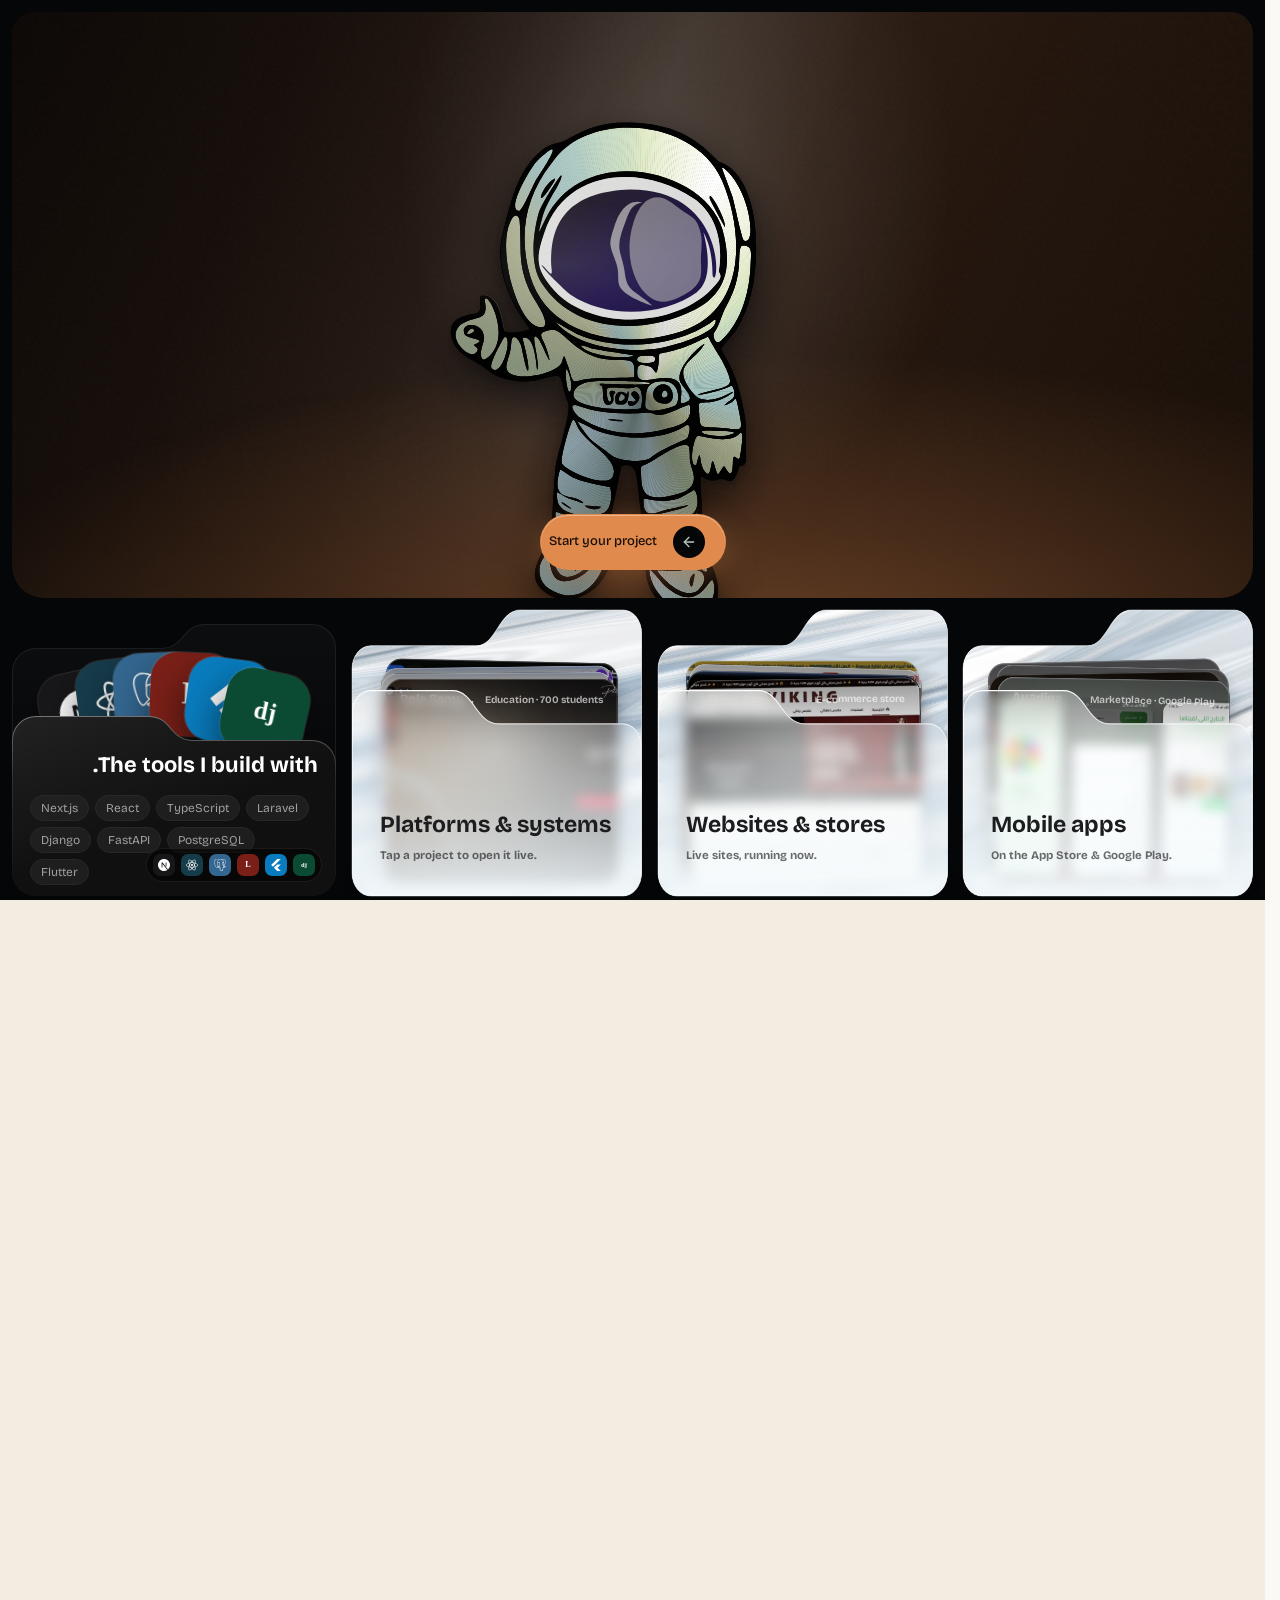
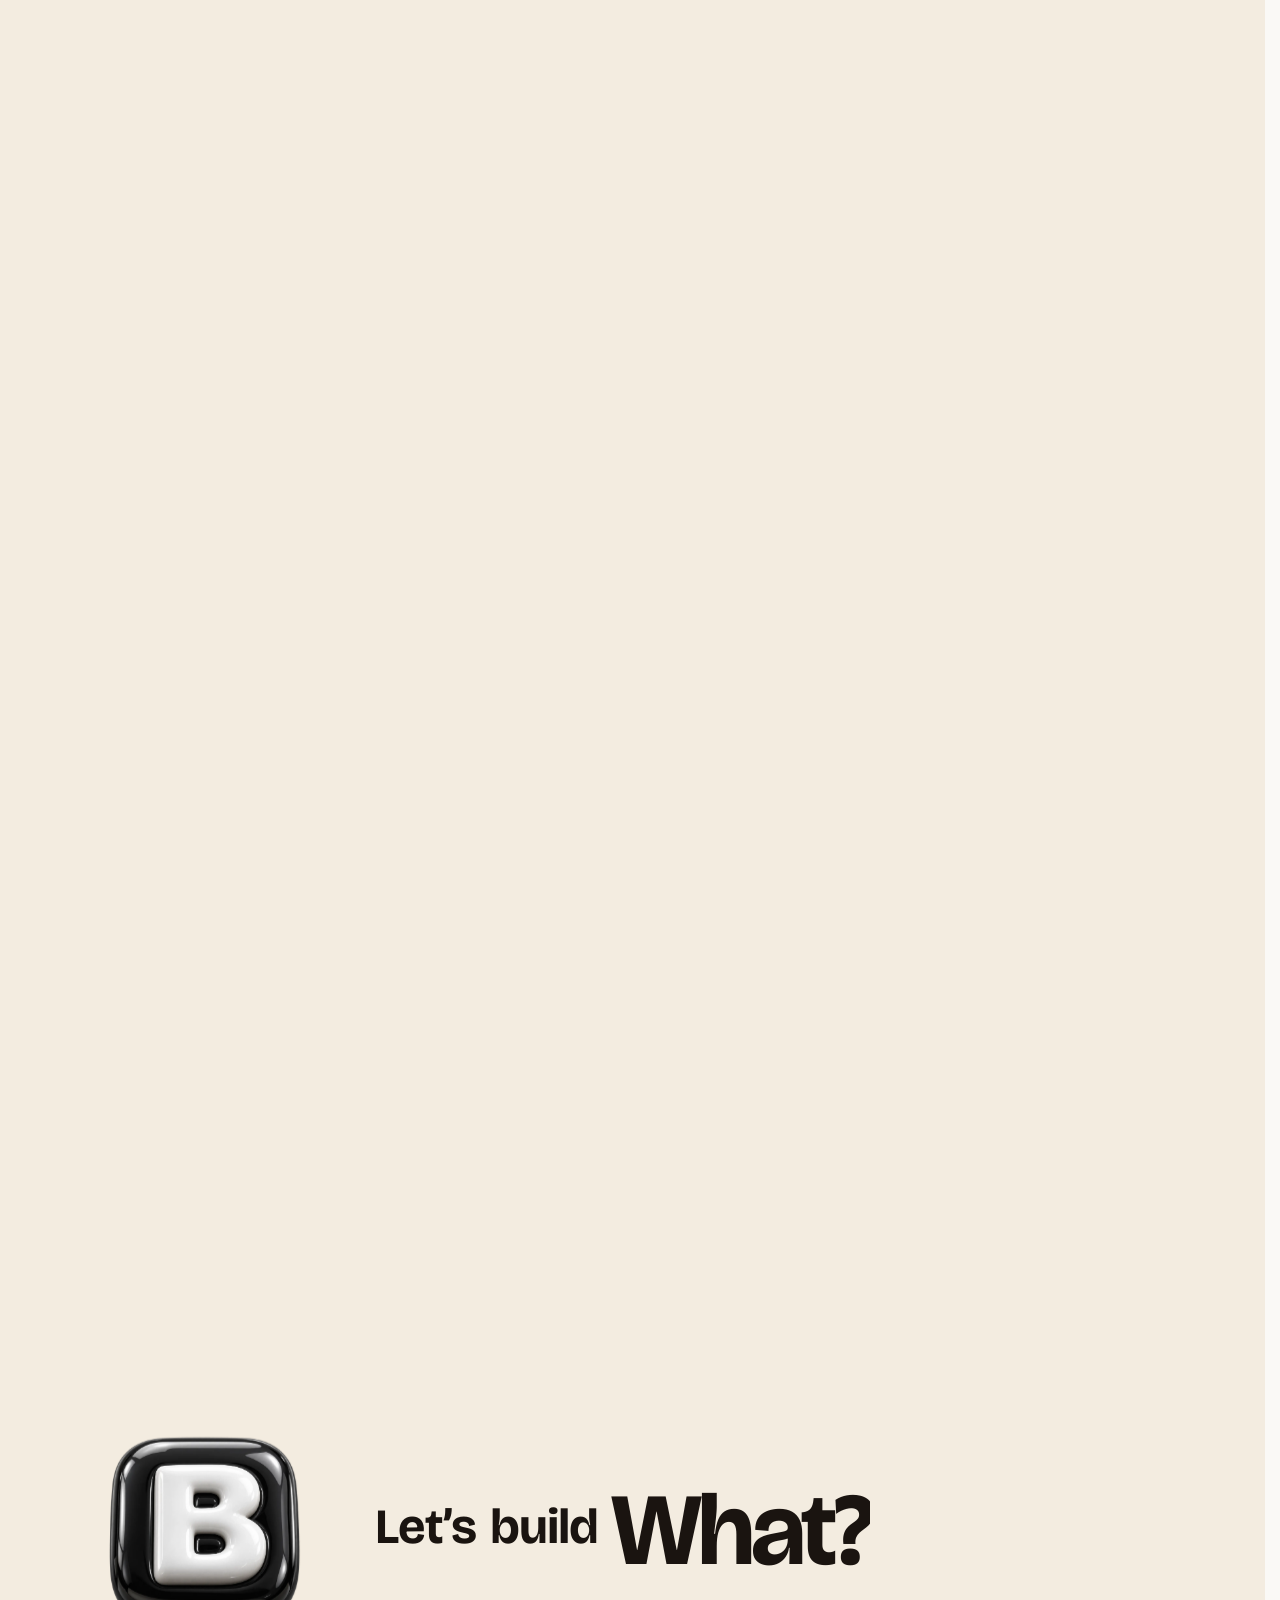
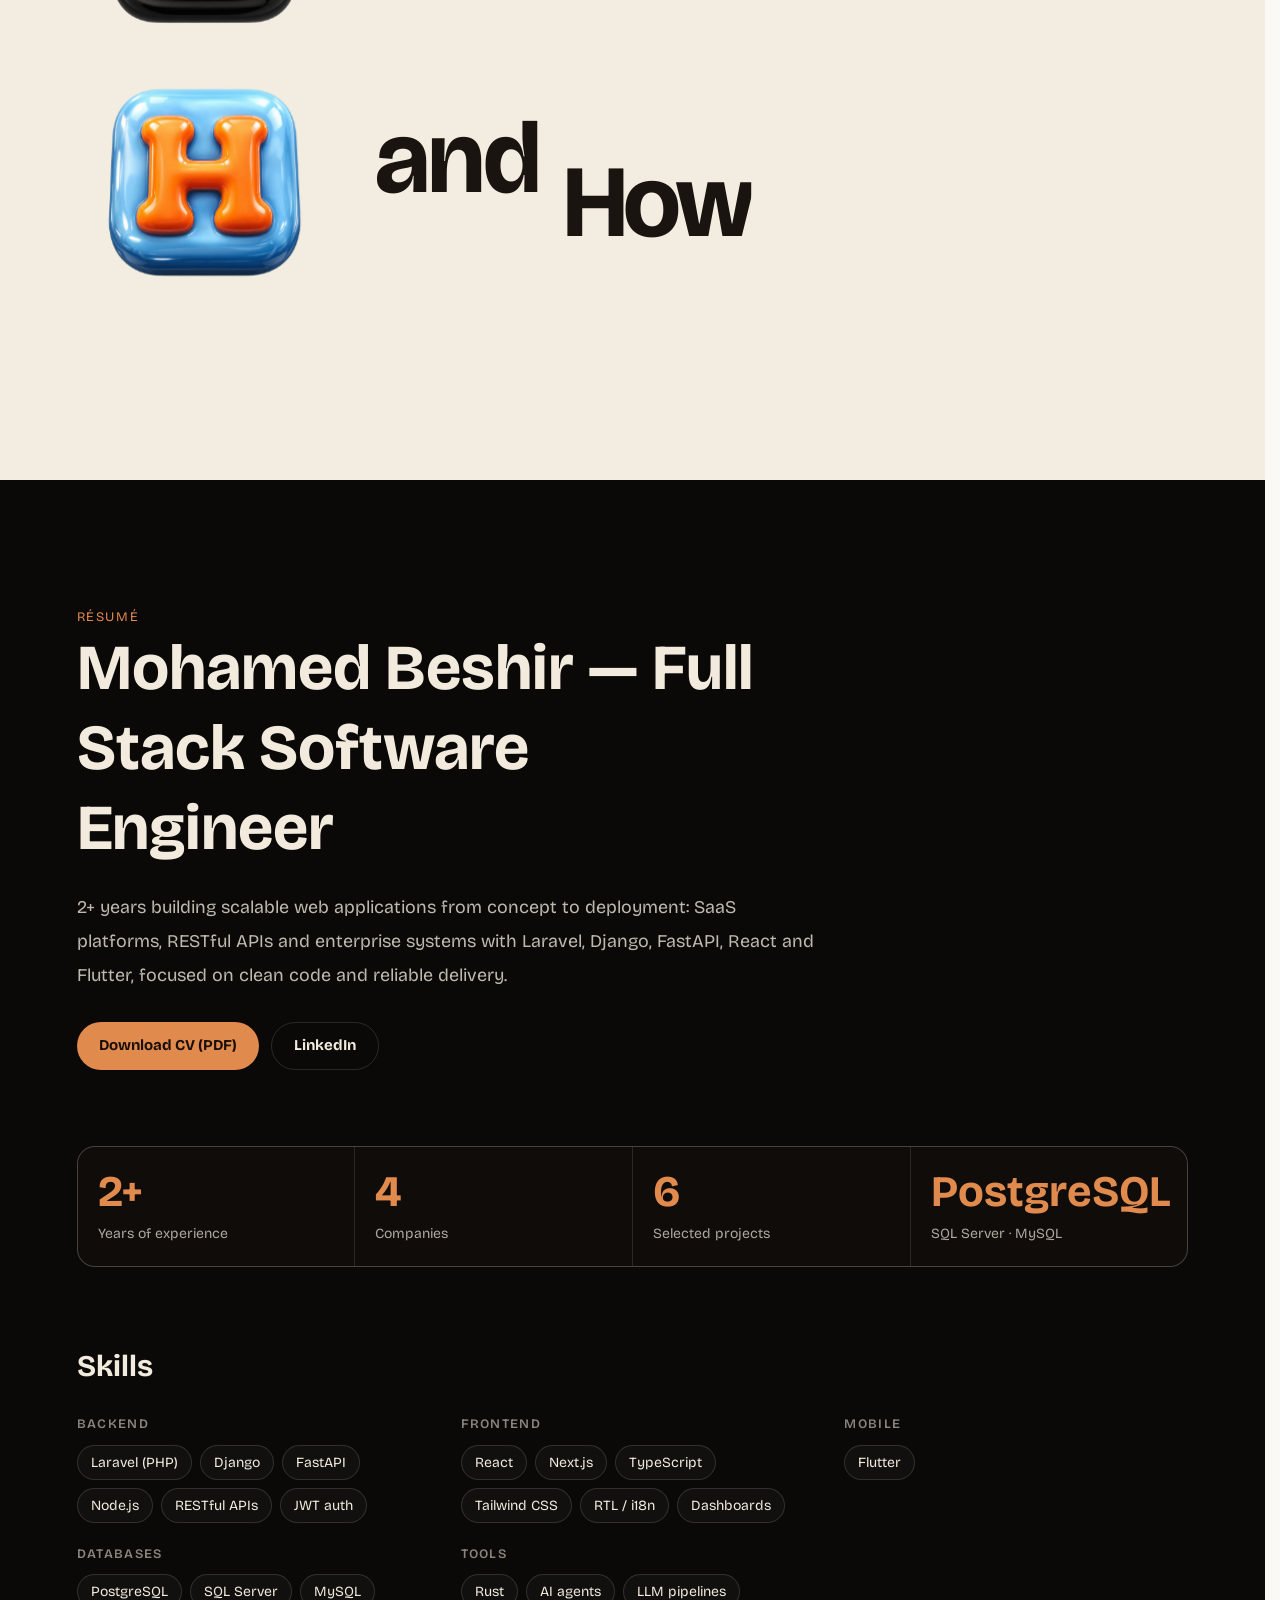
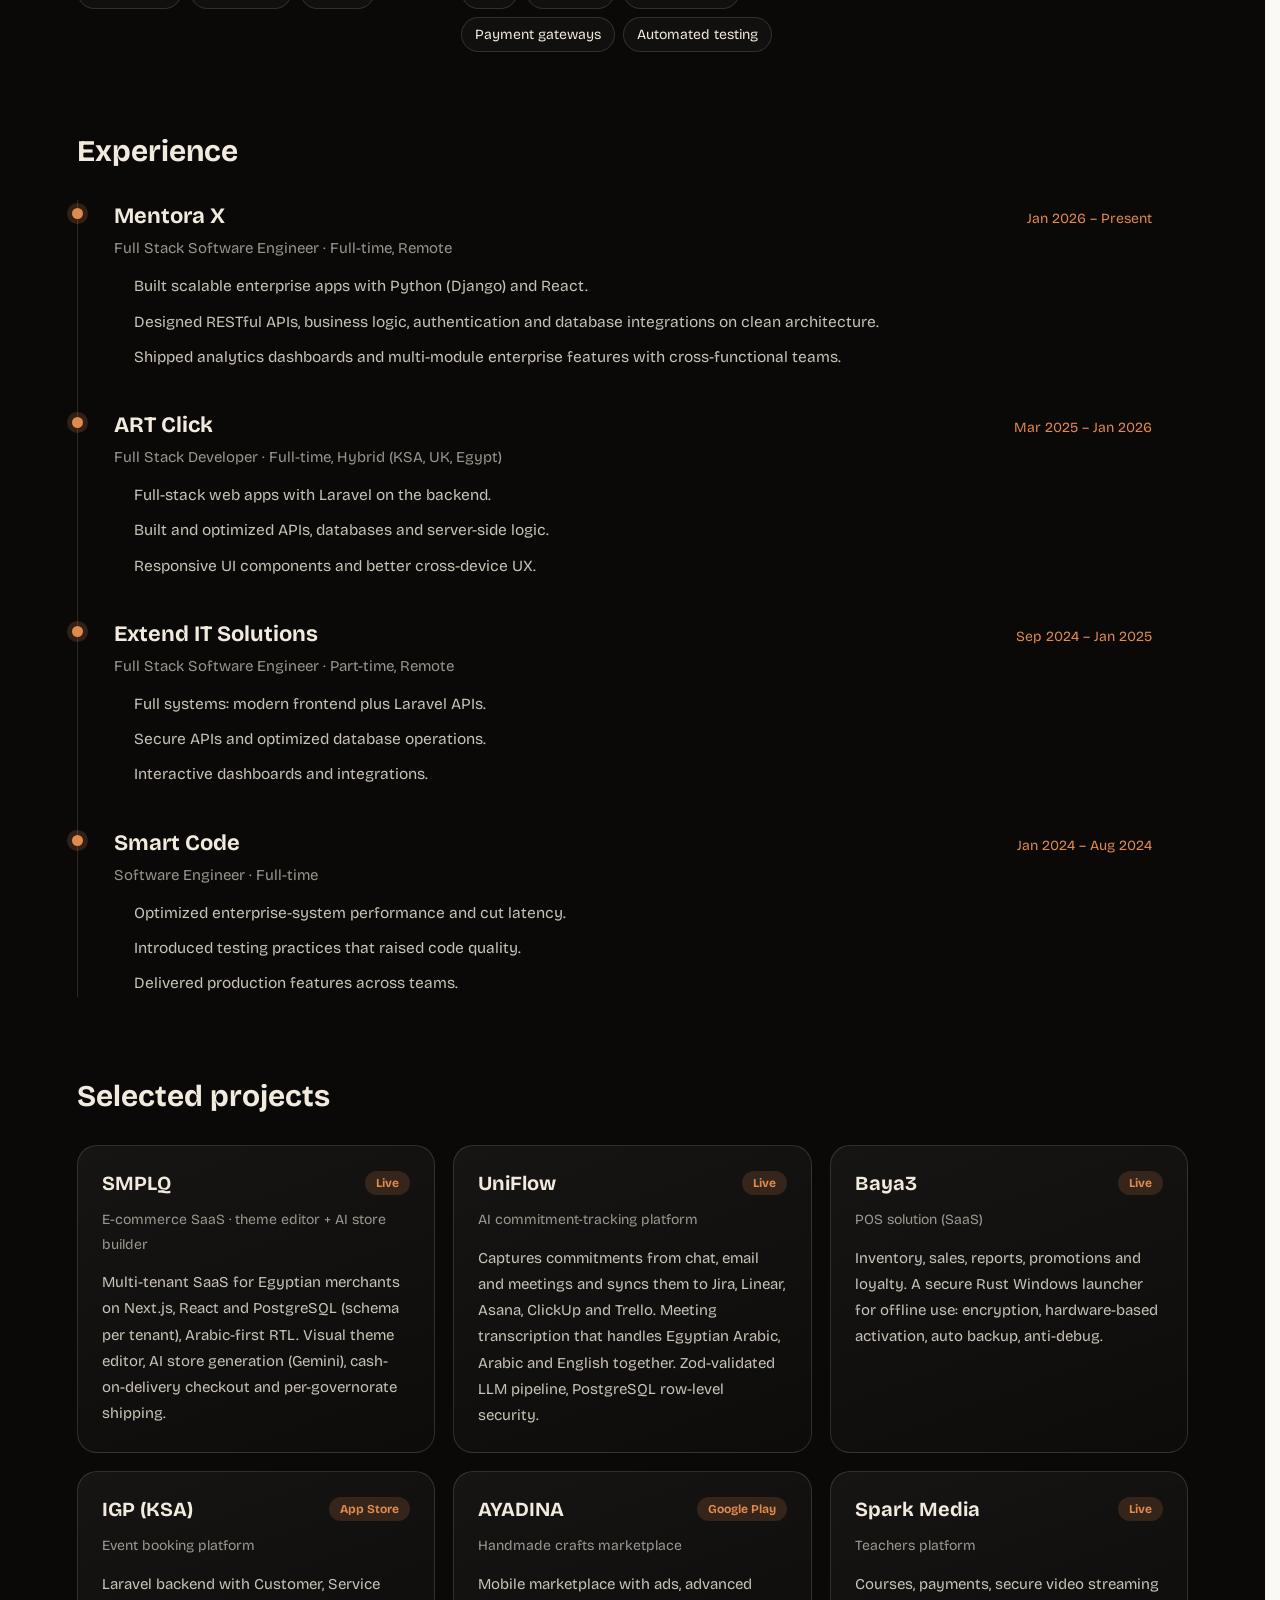
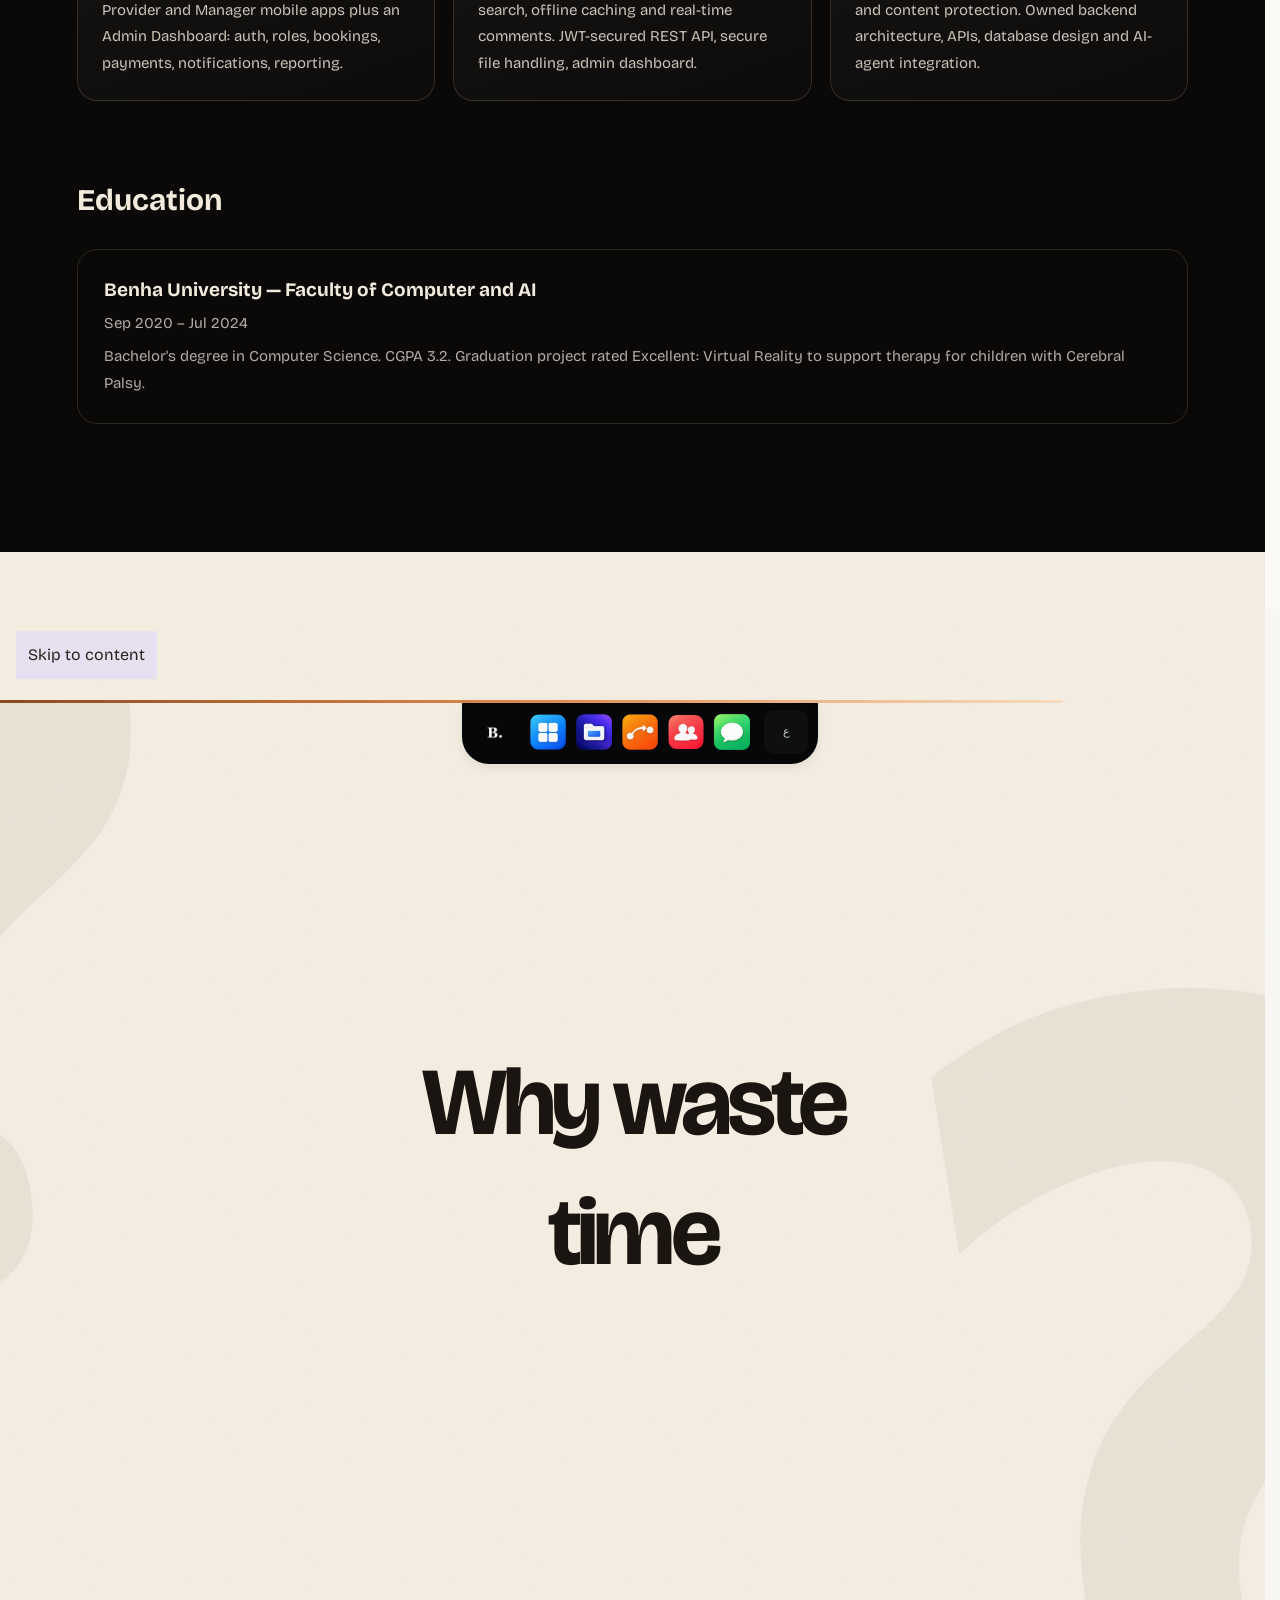
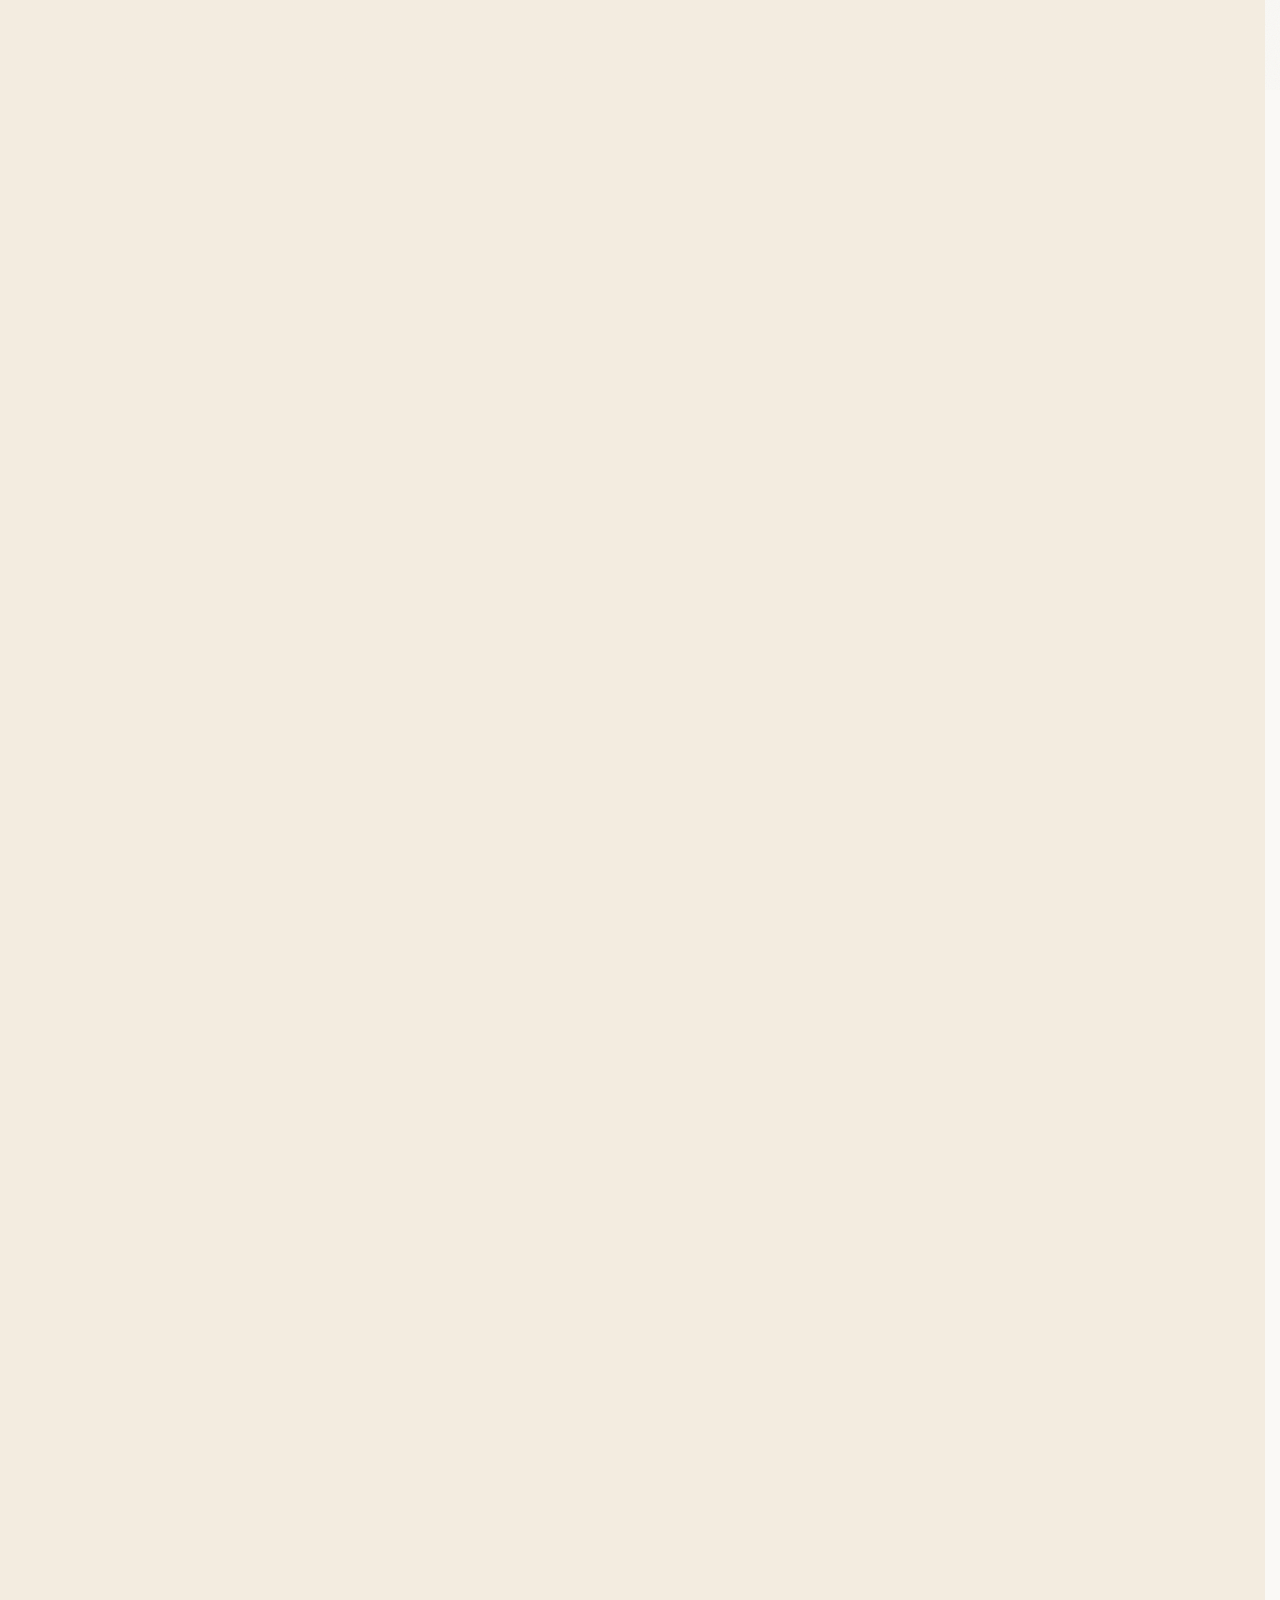
==== en/index.html @ 6f3d2971 "Portfolio site" ====
<!DOCTYPE html><html lang="en" dir="ltr"><head><meta charSet="utf-8"/><meta name="viewport" content="width=device-width, initial-scale=1"/><link rel="preload" href="/_next/static/immutable/media/42c0d1ff9eba2829_p.p.2dmi_tuk68pm4.woff2" as="font" crossorigin="" type="font/woff2"/><link rel="preload" href="/_next/static/immutable/media/thmanyahsans_Bold.p.0vi26u1p0-lts.woff2" as="font" crossorigin="" type="font/woff2"/><link rel="preload" href="/_next/static/immutable/media/thmanyahsans_Regular.p.0ip8ziwypg5ml.woff2" as="font" crossorigin="" type="font/woff2"/><link rel="preload" href="/_next/static/immutable/media/thmanyahserifdisplay_Bold-s.p.1z8tk29wt7u5k.woff2" as="font" crossorigin="" type="font/woff2"/><link rel="preload" as="image" imageSrcSet="/brand/beshir-white.png"/><link rel="preload" as="image" imageSrcSet="/brand/visor-portrait.svg" imageSizes="(max-width: 767px) 100vw, 54vw"/><link rel="stylesheet" href="/_next/static/immutable/chunks/3n-0oc0dphpsq.css" data-precedence="next"/><link rel="stylesheet" href="/_next/static/immutable/chunks/3j5yuuc7hpfak.css" data-precedence="next"/><link rel="preload" as="script" fetchPriority="low" href="/_next/static/immutable/chunks/3douyljdx_-l2.js"/><script src="/_next/static/immutable/chunks/0meshd4c712hl.js" async=""></script><script src="/_next/static/immutable/chunks/25ww-0owxi97m.js" async=""></script><script src="/_next/static/immutable/chunks/20xelqi0bxx4-.js" async=""></script><script src="/_next/static/immutable/chunks/turbopack-1byz1flvc-bu1.js" async=""></script><script src="/_next/static/immutable/chunks/00z4pmesk2f4f.js" async=""></script><script src="/_next/static/immutable/chunks/0ser05c71mg0_.js" async=""></script><script src="/_next/static/immutable/chunks/2fl-10sxxqne_.js" async=""></script><script src="/_next/static/immutable/chunks/3kck-fo_ocacz.js" async=""></script><script src="/_next/static/immutable/chunks/201ts4f0eubt2.js" async=""></script><title>Mohamed Beshir — Full Stack Software Engineer</title><meta name="description" content="Full Stack Software Engineer with 2+ years building SaaS platforms, RESTful APIs and mobile apps with Laravel, Django, FastAPI, React, Next.js and Flutter."/><meta name="robots" content="index, follow"/><meta property="og:title" content="Mohamed Beshir — Full Stack Software Engineer"/><meta property="og:description" content="Full Stack Software Engineer with 2+ years building SaaS platforms, RESTful APIs and mobile apps with Laravel, Django, FastAPI, React, Next.js and Flutter."/><meta property="og:site_name" content="beshir"/><meta property="og:locale" content="en_US"/><meta property="og:type" content="website"/><meta name="twitter:card" content="summary_large_image"/><meta name="twitter:title" content="Mohamed Beshir — Full Stack Software Engineer"/><meta name="twitter:description" content="Full Stack Software Engineer with 2+ years building SaaS platforms, RESTful APIs and mobile apps with Laravel, Django, FastAPI, React, Next.js and Flutter."/><link rel="icon" href="/icon.svg" type="image/svg+xml"/><link rel="icon" href="/icon.png" type="image/png" sizes="64x64"/><link rel="apple-touch-icon" href="/apple-touch-icon.png"/><meta name="theme-color" content="#0b0908"/><meta name="next-size-adjust" content=""/><script src="/_next/static/immutable/chunks/0c0hxoamwjsbw.js" noModule=""></script><link rel="canonical" href="https://muhamedbeshir.site/en"/><link rel="alternate" hreflang="ar" href="https://muhamedbeshir.site/"/><link rel="alternate" hreflang="en" href="https://muhamedbeshir.site/en"/><link rel="alternate" hreflang="x-default" href="https://muhamedbeshir.site/"/><meta property="og:url" content="https://muhamedbeshir.site/en"/><meta property="og:image" content="https://muhamedbeshir.site/brand/og-image.jpg"/><meta property="og:image:width" content="1200"/><meta property="og:image:height" content="630"/><meta name="twitter:image" content="https://muhamedbeshir.site/brand/og-image.jpg"/><script type="application/ld+json">{"@context":"https://schema.org","@type":"Person","name":"Mohamed Beshir","alternateName":["محمد بشير","Muhamed Beshir"],"jobTitle":"Full Stack Software Engineer","url":"https://muhamedbeshir.site/","email":"mailto:mbeshir011@gmail.com","telephone":"+201555556932","address":{"@type":"PostalAddress","addressLocality":"Cairo","addressCountry":"EG"},"sameAs":["https://linkedin.com/in/muhamed-b-antar","https://github.com/muhamedbeshir"]}</script><link rel="stylesheet" href="/beshir-theme.css"><script src="/beshir-theme.js" defer></script></head><body class="_26Ossq_variable Hz-EDq_variable P39Oya_variable w5WOra_variable Llaocq_variable"><div hidden=""><!--$--><!--/$--></div><script>(()=>{let t;try{t=localStorage.getItem('wahbrix-theme')}catch{}document.documentElement.dataset.theme=t==='dark'||t==='light'?t:matchMedia('(prefers-color-scheme: dark)').matches?'dark':'light'})()</script><div><a class="skip-link" href="#main">Skip to content</a><header class="site-header editorial-header"><div class="header-inner shell"><a class="brand" aria-label="beshir — Home" href="/en"><span class="brand-symbol"><img alt="" width="1774" height="887" decoding="async" data-nimg="1" style="color:transparent" srcSet="/brand/beshir-white.png 1x, /brand/beshir-white.png 2x" src="/brand/beshir-white.png"/></span><span>beshir</span></a><nav class="desktop-navigation" aria-label="Main navigation"><a class="nav-link notch-app notch-app-services" href="#identity" aria-label="Solutions"><span class="notch-app-tile"><img alt="" loading="eager" width="44" height="44" decoding="async" data-nimg="1" style="color:transparent" src="/brand/navigation/services-v2.webp"/></span><span class="notch-tooltip" aria-hidden="true">Solutions</span></a><a class="nav-link notch-app notch-app-work" href="#tools" aria-label="Tools"><span class="notch-app-tile"><img alt="" loading="eager" width="44" height="44" decoding="async" data-nimg="1" style="color:transparent" src="/brand/navigation/work-v2.webp"/></span><span class="notch-tooltip" aria-hidden="true">Tools</span></a><a class="nav-link notch-app notch-app-process" href="#approach" aria-label="How I work"><span class="notch-app-tile"><img alt="" loading="eager" width="44" height="44" decoding="async" data-nimg="1" style="color:transparent" src="/brand/navigation/process-v2.webp"/></span><span class="notch-tooltip" aria-hidden="true">How I work</span></a><a class="nav-link notch-app notch-app-about" href="#main" aria-label="beshir"><span class="notch-app-tile"><img alt="" loading="eager" width="44" height="44" decoding="async" data-nimg="1" style="color:transparent" src="/brand/navigation/about-v2.webp"/></span><span class="notch-tooltip" aria-hidden="true">beshir</span></a><a class="nav-link notch-app notch-app-contact" href="#why-wait" aria-label="Let&#x27;s talk"><span class="notch-app-tile"><img alt="" loading="eager" width="44" height="44" decoding="async" data-nimg="1" style="color:transparent" src="/brand/navigation/contact-v2.webp"/></span><span class="notch-tooltip" aria-hidden="true">Let&#x27;s talk</span></a></nav><a class="notch-language" href="/" hrefLang="ar" lang="ar" aria-label="التبديل إلى العربية">ع</a></div></header><main id="main"><div class="opening-flow"><section class="forge-hero" aria-labelledby="hero-title"><div class="forge-stage"><div class="hero-pebble-texture" aria-hidden="true"></div><div class="hero-studio-light" aria-hidden="true"></div><div class="forge-horizon" aria-hidden="true"></div><h1 id="hero-title" class="forge-title forge-name-title" aria-label="Mohamed Beshir"><span class="forge-title-top"><span class="forge-title-scroll"><span class="forge-title-word">Mohamed</span></span></span><span class="forge-title-bottom"><span class="forge-title-scroll"><span class="forge-title-word">Beshir</span></span></span></h1><div class="forge-art forge-restored-art forge-portrait-art"><div class="forge-art-scroll"><div class="forge-art-inner"><div class="portrait-depth-surface"><span class="portrait-cast-shadow" aria-hidden="true"></span><img alt="" width="1245" height="1263" decoding="async" data-nimg="1" class="forge-image" style="color:transparent" sizes="(max-width: 767px) 100vw, 54vw" srcSet="/brand/visor-portrait.svg 384w, /brand/visor-portrait.svg 640w, /brand/visor-portrait.svg 750w, /brand/visor-portrait.svg 828w, /brand/visor-portrait.svg 1080w, /brand/visor-portrait.svg 1200w, /brand/visor-portrait.svg 1920w, /brand/visor-portrait.svg 2048w, /brand/visor-portrait.svg 3840w" src="/brand/visor-portrait.svg"/><span class="portrait-diffuse-light" aria-hidden="true"></span><span class="portrait-specular-light" aria-hidden="true"></span></div></div></div></div><a class="primary-action hero-bottom-cta" aria-label="Start your project" href="#why-wait"><span class="nav-label">Start your project</span><span class="project-action-icon" aria-hidden="true"><svg xmlns="http://www.w3.org/2000/svg" width="16" height="16" viewBox="0 0 24 24" fill="none" stroke="currentColor" stroke-width="2" stroke-linecap="round" stroke-linejoin="round" class="lucide lucide-arrow-left" aria-hidden="true"><path d="m12 19-7-7 7-7"></path><path d="M19 12H5"></path></svg></span></a></div></section><section id="tools" class="hero-folder-row" aria-label="Tools, projects and your next idea"><div class="hero-technology-slot"><div role="button" tabindex="0" aria-expanded="false" aria-label="The tools I build with.: Next.js, React, TypeScript, Laravel, Django, FastAPI, PostgreSQL, Flutter" class="relative isolate h-[286px] w-full max-w-[420px] cursor-pointer select-none outline-none [-webkit-tap-highlight-color:transparent] focus-visible:rounded-3xl focus-visible:outline focus-visible:outline-1 focus-visible:outline-offset-4 hero-technology-folder" style="color:#ffffff;font-family:&#x27;Geist&#x27;, ui-sans-serif, system-ui, -apple-system, &#x27;Segoe UI&#x27;, Roboto, sans-serif;letter-spacing:-0.05em;outline-color:rgba(255,255,255,.4);opacity:0;transform:translateY(34px) scale(.92);transition:transform .9s cubic-bezier(.2,.8,.2,1), opacity .6s ease"><div class="pointer-events-none absolute left-[8%] right-[8%] top-10 -z-10 h-[200px] rounded-full opacity-80 blur-[18px]" style="background:radial-gradient(closest-side, rgba(255,255,255,.10), transparent)"></div><div data-icon-folder-back="true" class="absolute inset-x-0 bottom-0 top-[14px]" style="background:linear-gradient(180deg,rgba(255,255,255,.035),rgba(255,255,255,.008) 60%)"><svg class="pointer-events-none absolute inset-0 h-full w-full overflow-visible" aria-hidden="true"><path d="" fill="none" stroke="rgba(255,255,255,.07)" stroke-width="2"></path></svg></div><div class="pointer-events-none absolute inset-0" aria-hidden="true"><div data-icon-folder-tile="true" class="absolute left-1/2 top-[42px] -ml-[50.5px] h-[101px] w-[101px] rounded-[26px] [backface-visibility:hidden]" style="width:101px;height:101px;margin-left:-50.5px;opacity:0;transform:translate3d(-75.75px, 80px, 0);transition:transform 0.9s cubic-bezier(.2,.8,.2,1), opacity .5s;transition-delay:0.35s"><div class="pointer-events-auto relative h-full w-full rounded-[inherit]" style="transform:none;filter:none;transition:transform .45s cubic-bezier(.2,.8,.2,1), filter .3s ease"><div class="grid h-full w-full place-items-center overflow-hidden rounded-[inherit]" style="background:#171719;box-shadow:0 18px 40px rgba(0,0,0,.55), 0 0 0 1px rgba(255,255,255,.14)"><img alt="" loading="lazy" width="44" height="44" decoding="async" data-nimg="1" class="technology-folder-logo" style="color:transparent" src="/brand/technologies/nextdotjs.svg"/></div><span class="pointer-events-none absolute bottom-full left-1/2 mb-2.5 whitespace-nowrap rounded-full border px-2.5 py-1 text-xs font-medium leading-4 backdrop-blur-[8px]" style="background:rgba(0,0,0,.55);border-color:rgba(255,255,255,.08);color:#ffffff;opacity:0;transform:translateX(-50%) translateY(6px);transition:opacity .25s ease, transform .35s cubic-bezier(.2,.8,.2,1)">Next.js</span></div></div><div data-icon-folder-tile="true" class="absolute left-1/2 top-[42px] -ml-[50.5px] h-[101px] w-[101px] rounded-[26px] [backface-visibility:hidden]" style="width:101px;height:101px;margin-left:-50.5px;opacity:0;transform:translate3d(-45.449999999999996px, 80px, 0);transition:transform 0.9s cubic-bezier(.2,.8,.2,1), opacity .5s;transition-delay:0.43s"><div class="pointer-events-auto relative h-full w-full rounded-[inherit]" style="transform:none;filter:none;transition:transform .45s cubic-bezier(.2,.8,.2,1), filter .3s ease"><div class="grid h-full w-full place-items-center overflow-hidden rounded-[inherit]" style="background:#163b4b;box-shadow:0 18px 40px rgba(0,0,0,.55), 0 0 0 1px rgba(255,255,255,.14)"><img alt="" loading="lazy" width="44" height="44" decoding="async" data-nimg="1" class="technology-folder-logo" style="color:transparent" src="/brand/technologies/react.svg"/></div><span class="pointer-events-none absolute bottom-full left-1/2 mb-2.5 whitespace-nowrap rounded-full border px-2.5 py-1 text-xs font-medium leading-4 backdrop-blur-[8px]" style="background:rgba(0,0,0,.55);border-color:rgba(255,255,255,.08);color:#ffffff;opacity:0;transform:translateX(-50%) translateY(6px);transition:opacity .25s ease, transform .35s cubic-bezier(.2,.8,.2,1)">React</span></div></div><div data-icon-folder-tile="true" class="absolute left-1/2 top-[42px] -ml-[50.5px] h-[101px] w-[101px] rounded-[26px] [backface-visibility:hidden]" style="width:101px;height:101px;margin-left:-50.5px;opacity:0;transform:translate3d(-15.149999999999999px, 80px, 0);transition:transform 0.9s cubic-bezier(.2,.8,.2,1), opacity .5s;transition-delay:0.51s"><div class="pointer-events-auto relative h-full w-full rounded-[inherit]" style="transform:none;filter:none;transition:transform .45s cubic-bezier(.2,.8,.2,1), filter .3s ease"><div class="grid h-full w-full place-items-center overflow-hidden rounded-[inherit]" style="background:#336791;box-shadow:0 18px 40px rgba(0,0,0,.55), 0 0 0 1px rgba(255,255,255,.14)"><img alt="" loading="lazy" width="44" height="44" decoding="async" data-nimg="1" class="technology-folder-logo" style="color:transparent" src="/brand/technologies/postgresql.svg"/></div><span class="pointer-events-none absolute bottom-full left-1/2 mb-2.5 whitespace-nowrap rounded-full border px-2.5 py-1 text-xs font-medium leading-4 backdrop-blur-[8px]" style="background:rgba(0,0,0,.55);border-color:rgba(255,255,255,.08);color:#ffffff;opacity:0;transform:translateX(-50%) translateY(6px);transition:opacity .25s ease, transform .35s cubic-bezier(.2,.8,.2,1)">PostgreSQL</span></div></div><div data-icon-folder-tile="true" class="absolute left-1/2 top-[42px] -ml-[50.5px] h-[101px] w-[101px] rounded-[26px] [backface-visibility:hidden]" style="width:101px;height:101px;margin-left:-50.5px;opacity:0;transform:translate3d(15.149999999999999px, 80px, 0);transition:transform 0.9s cubic-bezier(.2,.8,.2,1), opacity .5s;transition-delay:0.59s"><div class="pointer-events-auto relative h-full w-full rounded-[inherit]" style="transform:none;filter:none;transition:transform .45s cubic-bezier(.2,.8,.2,1), filter .3s ease"><div class="grid h-full w-full place-items-center overflow-hidden rounded-[inherit]" style="background:#7a1f17;box-shadow:0 18px 40px rgba(0,0,0,.55), 0 0 0 1px rgba(255,255,255,.14)"><img alt="" loading="lazy" width="44" height="44" decoding="async" data-nimg="1" class="technology-folder-logo" style="color:transparent" src="/brand/technologies/laravel.svg"/></div><span class="pointer-events-none absolute bottom-full left-1/2 mb-2.5 whitespace-nowrap rounded-full border px-2.5 py-1 text-xs font-medium leading-4 backdrop-blur-[8px]" style="background:rgba(0,0,0,.55);border-color:rgba(255,255,255,.08);color:#ffffff;opacity:0;transform:translateX(-50%) translateY(6px);transition:opacity .25s ease, transform .35s cubic-bezier(.2,.8,.2,1)">Laravel</span></div></div><div data-icon-folder-tile="true" class="absolute left-1/2 top-[42px] -ml-[50.5px] h-[101px] w-[101px] rounded-[26px] [backface-visibility:hidden]" style="width:101px;height:101px;margin-left:-50.5px;opacity:0;transform:translate3d(45.449999999999996px, 80px, 0);transition:transform 0.9s cubic-bezier(.2,.8,.2,1), opacity .5s;transition-delay:0.6699999999999999s"><div class="pointer-events-auto relative h-full w-full rounded-[inherit]" style="transform:none;filter:none;transition:transform .45s cubic-bezier(.2,.8,.2,1), filter .3s ease"><div class="grid h-full w-full place-items-center overflow-hidden rounded-[inherit]" style="background:#087cbe;box-shadow:0 18px 40px rgba(0,0,0,.55), 0 0 0 1px rgba(255,255,255,.14)"><img alt="" loading="lazy" width="44" height="44" decoding="async" data-nimg="1" class="technology-folder-logo" style="color:transparent" src="/brand/technologies/flutter.svg"/></div><span class="pointer-events-none absolute bottom-full left-1/2 mb-2.5 whitespace-nowrap rounded-full border px-2.5 py-1 text-xs font-medium leading-4 backdrop-blur-[8px]" style="background:rgba(0,0,0,.55);border-color:rgba(255,255,255,.08);color:#ffffff;opacity:0;transform:translateX(-50%) translateY(6px);transition:opacity .25s ease, transform .35s cubic-bezier(.2,.8,.2,1)">Flutter</span></div></div><div data-icon-folder-tile="true" class="absolute left-1/2 top-[42px] -ml-[50.5px] h-[101px] w-[101px] rounded-[26px] [backface-visibility:hidden]" style="width:101px;height:101px;margin-left:-50.5px;opacity:0;transform:translate3d(75.75px, 80px, 0);transition:transform 0.9s cubic-bezier(.2,.8,.2,1), opacity .5s;transition-delay:0.75s"><div class="pointer-events-auto relative h-full w-full rounded-[inherit]" style="transform:none;filter:none;transition:transform .45s cubic-bezier(.2,.8,.2,1), filter .3s ease"><div class="grid h-full w-full place-items-center overflow-hidden rounded-[inherit]" style="background:#0c4b33;box-shadow:0 18px 40px rgba(0,0,0,.55), 0 0 0 1px rgba(255,255,255,.14)"><img alt="" loading="lazy" width="44" height="44" decoding="async" data-nimg="1" class="technology-folder-logo" style="color:transparent" src="/brand/technologies/django.svg"/></div><span class="pointer-events-none absolute bottom-full left-1/2 mb-2.5 whitespace-nowrap rounded-full border px-2.5 py-1 text-xs font-medium leading-4 backdrop-blur-[8px]" style="background:rgba(0,0,0,.55);border-color:rgba(255,255,255,.08);color:#ffffff;opacity:0;transform:translateX(-50%) translateY(6px);transition:opacity .25s ease, transform .35s cubic-bezier(.2,.8,.2,1)">Django</span></div></div></div><div data-icon-folder-front="true" class="absolute inset-x-0 bottom-0 h-[180px] overflow-hidden" style="background:linear-gradient(160deg,rgba(255,255,255,.09),rgba(255,255,255,.015) 55%),#0c0c0c;transform:none;transition:transform .6s cubic-bezier(.2,.8,.2,1)"><svg class="pointer-events-none absolute inset-0 h-full w-full overflow-visible" aria-hidden="true"><defs><linearGradient id="edge-_R_1j2nmivb_" x1="0" y1="0" x2="0" y2="1"><stop offset="0" stop-color="rgba(255,255,255,.38)"></stop><stop offset=".35" stop-color="rgba(255,255,255,.1)"></stop><stop offset="1" stop-color="rgba(255,255,255,0)"></stop></linearGradient></defs><path d="" fill="none" stroke="url(#edge-_R_1j2nmivb_)" stroke-width="2"></path></svg><h3 class="m-0 px-[18px] pt-[34px] text-xl font-medium leading-[26px]">The tools I build with.</h3><div data-icon-folder-tags="true" class="mx-[18px] mt-3.5 flex flex-wrap gap-1.5"><span data-icon-folder-tag="true" dir="ltr" class="inline-flex min-h-6 items-center whitespace-nowrap rounded-full border px-2.5 py-0.5 text-xs leading-5" style="background:rgba(36,36,36,.7);border-color:#282828;color:#9f9f9f;transition:border-color .25s ease, color .25s ease">Next.js</span><span data-icon-folder-tag="true" dir="ltr" class="inline-flex min-h-6 items-center whitespace-nowrap rounded-full border px-2.5 py-0.5 text-xs leading-5" style="background:rgba(36,36,36,.7);border-color:#282828;color:#9f9f9f;transition:border-color .25s ease, color .25s ease">React</span><span data-icon-folder-tag="true" dir="ltr" class="inline-flex min-h-6 items-center whitespace-nowrap rounded-full border px-2.5 py-0.5 text-xs leading-5" style="background:rgba(36,36,36,.7);border-color:#282828;color:#9f9f9f;transition:border-color .25s ease, color .25s ease">TypeScript</span><span data-icon-folder-tag="true" dir="ltr" class="inline-flex min-h-6 items-center whitespace-nowrap rounded-full border px-2.5 py-0.5 text-xs leading-5" style="background:rgba(36,36,36,.7);border-color:#282828;color:#9f9f9f;transition:border-color .25s ease, color .25s ease">Laravel</span><span data-icon-folder-tag="true" dir="ltr" class="inline-flex min-h-6 items-center whitespace-nowrap rounded-full border px-2.5 py-0.5 text-xs leading-5" style="background:rgba(36,36,36,.7);border-color:#282828;color:#9f9f9f;transition:border-color .25s ease, color .25s ease">Django</span><span data-icon-folder-tag="true" dir="ltr" class="inline-flex min-h-6 items-center whitespace-nowrap rounded-full border px-2.5 py-0.5 text-xs leading-5" style="background:rgba(36,36,36,.7);border-color:#282828;color:#9f9f9f;transition:border-color .25s ease, color .25s ease">FastAPI</span><span data-icon-folder-tag="true" dir="ltr" class="inline-flex min-h-6 items-center whitespace-nowrap rounded-full border px-2.5 py-0.5 text-xs leading-5" style="background:rgba(36,36,36,.7);border-color:#282828;color:#9f9f9f;transition:border-color .25s ease, color .25s ease">PostgreSQL</span><span data-icon-folder-tag="true" dir="ltr" class="inline-flex min-h-6 items-center whitespace-nowrap rounded-full border px-2.5 py-0.5 text-xs leading-5" style="background:rgba(36,36,36,.7);border-color:#282828;color:#9f9f9f;transition:border-color .25s ease, color .25s ease">Flutter</span></div><span class="absolute bottom-3.5 right-3.5 flex h-[34px] items-center gap-1.5 rounded-full border px-1.5" style="background:rgba(0,0,0,.55);border-color:rgba(255,255,255,.08)" aria-hidden="true"><span class="block h-[22px] w-[22px] overflow-hidden rounded-[7px]"><span class="grid h-full w-full place-items-center [&amp;_svg]:h-[60%] [&amp;_svg]:w-[60%]" style="background:#171719"><img alt="" loading="lazy" width="44" height="44" decoding="async" data-nimg="1" class="technology-folder-logo" style="color:transparent" src="/brand/technologies/nextdotjs.svg"/></span></span><span class="block h-[22px] w-[22px] overflow-hidden rounded-[7px]"><span class="grid h-full w-full place-items-center [&amp;_svg]:h-[60%] [&amp;_svg]:w-[60%]" style="background:#163b4b"><img alt="" loading="lazy" width="44" height="44" decoding="async" data-nimg="1" class="technology-folder-logo" style="color:transparent" src="/brand/technologies/react.svg"/></span></span><span class="block h-[22px] w-[22px] overflow-hidden rounded-[7px]"><span class="grid h-full w-full place-items-center [&amp;_svg]:h-[60%] [&amp;_svg]:w-[60%]" style="background:#336791"><img alt="" loading="lazy" width="44" height="44" decoding="async" data-nimg="1" class="technology-folder-logo" style="color:transparent" src="/brand/technologies/postgresql.svg"/></span></span><span class="block h-[22px] w-[22px] overflow-hidden rounded-[7px]"><span class="grid h-full w-full place-items-center [&amp;_svg]:h-[60%] [&amp;_svg]:w-[60%]" style="background:#7a1f17"><img alt="" loading="lazy" width="44" height="44" decoding="async" data-nimg="1" class="technology-folder-logo" style="color:transparent" src="/brand/technologies/laravel.svg"/></span></span><span class="block h-[22px] w-[22px] overflow-hidden rounded-[7px]"><span class="grid h-full w-full place-items-center [&amp;_svg]:h-[60%] [&amp;_svg]:w-[60%]" style="background:#087cbe"><img alt="" loading="lazy" width="44" height="44" decoding="async" data-nimg="1" class="technology-folder-logo" style="color:transparent" src="/brand/technologies/flutter.svg"/></span></span><span class="block h-[22px] w-[22px] overflow-hidden rounded-[7px]"><span class="grid h-full w-full place-items-center [&amp;_svg]:h-[60%] [&amp;_svg]:w-[60%]" style="background:#0c4b33"><img alt="" loading="lazy" width="44" height="44" decoding="async" data-nimg="1" class="technology-folder-logo" style="color:transparent" src="/brand/technologies/django.svg"/></span></span></span></div></div></div><div class="hero-folder-slot"><div class="gf-root hero-glass-folder" data-tone="light" data-entered="true" data-place="bottom-left" style="width:340px;height:326px"><style>
.gf-root {
  --gf-px: 0;
  --gf-py: 0;
  --gf-ease: cubic-bezier(.2, .8, .2, 1);
  --gf-spring: cubic-bezier(.34, 1.36, .5, 1);
  --gf-hinge: 0deg;
  --gf-lift: 42px;
  --gf-spread: 0px;
  --gf-fan: 0deg;
  --gf-stack: 15px;
  --gf-ink: #141416;
  --gf-ink-soft: rgba(20, 20, 22, .55);
  position: relative;
  display: inline-block;
  flex: none;
  vertical-align: top;
  font-family: ui-sans-serif, system-ui, -apple-system, "SF Pro Text", "Segoe UI", Roboto, "Helvetica Neue", Arial, sans-serif;
  -webkit-font-smoothing: antialiased;
  -webkit-tap-highlight-color: transparent;
  isolation: isolate;
}
.gf-root[data-tone="dark"] { --gf-ink: #f5f5f7; --gf-ink-soft: rgba(245, 245, 247, .58); }
.gf-root:hover, .gf-root:focus-within { --gf-hinge: -11deg; --gf-lift: -34px; --gf-spread: 8px; --gf-fan: 1.4deg; --gf-stack: 10px; }
.gf-root[data-open] { --gf-hinge: -24deg; --gf-lift: -96px; --gf-spread: 40px; --gf-fan: 5deg; --gf-stack: 30px; }

.gf-stage {
  position: absolute;
  left: 0;
  top: 0;
  width: 340px;
  height: 272px;
  transform-origin: 0 0;
}
.gf-tilt {
  position: absolute;
  inset: 0;
  transform: perspective(1400px) rotateX(calc(var(--gf-py) * -3deg)) rotateY(calc(var(--gf-px) * 4deg));
  transition: transform .9s var(--gf-ease);
}

.gf-shadow {
  position: absolute;
  left: 18px;
  right: 18px;
  bottom: -6px;
  height: 60px;
  border-radius: 40px;
  background: rgba(16, 18, 24, .34);
  filter: blur(22px);
  transform: translateX(calc(var(--gf-px) * -8px));
  transition: transform .9s var(--gf-ease), opacity .9s var(--gf-ease);
}
.gf-root[data-tone="dark"] .gf-shadow { background: rgba(0, 0, 0, .62); }

.gf-back {
  position: absolute;
  inset: 0;
  overflow: hidden;
  background: linear-gradient(180deg, #f3f3f4 0%, #e3e3e6 100%);
}
.gf-root[data-tone="dark"] .gf-back { background: linear-gradient(180deg, #2a2a2e 0%, #121214 100%); }
.gf-art {
  position: absolute;
  left: -12px;
  top: -12px;
  max-width: none;
  object-fit: cover;
  transform: translate(calc(var(--gf-px) * -7px), calc(var(--gf-py) * -6px)) scale(1.02);
  transition: transform 1.1s var(--gf-ease), opacity 1.2s var(--gf-ease), filter 1.2s var(--gf-ease);
}
canvas.gf-art { opacity: 0; filter: blur(14px) saturate(.6); }
canvas.gf-art[data-ready] { opacity: 1; filter: none; }
.gf-back-sheen {
  position: absolute;
  inset: 0;
  background:
    linear-gradient(180deg, rgba(255, 255, 255, .22) 0%, rgba(255, 255, 255, 0) 22%),
    radial-gradient(120% 80% at 80% 0%, rgba(255, 255, 255, .16), rgba(255, 255, 255, 0) 60%);
  pointer-events: none;
}

.gf-rim {
  position: absolute;
  left: 0;
  top: 0;
  max-width: none;
  overflow: visible;
  pointer-events: none;
  fill: none;
}
.gf-back-rim { width: 340px; height: 272px; }
.gf-back-rim path { stroke: rgba(255, 255, 255, .45); stroke-width: 1; }
.gf-root[data-tone="dark"] .gf-back-rim path { stroke: rgba(255, 255, 255, .16); }

/* ---- files ---------------------------------------------------------------- */
.gf-files {
  position: absolute;
  inset: 0;
  z-index: 5;
  pointer-events: none;
  /* nothing hangs out of the bottom of the pocket, however tall the stack */
  clip-path: inset(-400px -400px 10px -400px);
}
.gf-sheet-slot { display: contents; }
.gf-sheet {
  all: unset;
  box-sizing: border-box;
  position: absolute;
  left: 34px;
  top: 96px;
  width: 272px;
  height: 184px;
  border-radius: 16px;
  overflow: hidden;
  cursor: pointer;
  pointer-events: auto;
  background: linear-gradient(180deg, #ffffff 0%, #f2f2f0 100%);
  box-shadow:
    inset 0 1px 0 rgba(255, 255, 255, .9),
    0 0 0 .5px rgba(0, 0, 0, .1),
    0 10px 26px -8px rgba(10, 12, 20, .28);
  transform-origin: 50% 100%;
  transform:
    translate(calc(var(--gf-jx) + var(--gf-slot) * var(--gf-spread)), calc(var(--gf-lift) + var(--gf-depth) * var(--gf-stack) * -1))
    rotate(calc(var(--gf-jr) + var(--gf-slot) * var(--gf-fan)));
  transition:
    transform .75s var(--gf-spring) calc(var(--gf-depth) * 40ms),
    box-shadow .4s var(--gf-ease),
    translate .9s var(--gf-ease),
    opacity .9s var(--gf-ease);
}
.gf-root[data-tone="dark"] .gf-sheet { background: linear-gradient(180deg, #2c2c30 0%, #1c1c1f 100%); box-shadow: inset 0 1px 0 rgba(255, 255, 255, .14), 0 0 0 .5px rgba(255, 255, 255, .08), 0 12px 28px -8px rgba(0, 0, 0, .7); }
.gf-sheet--art { background: #1a1a1d; }
.gf-root[data-open] .gf-sheet:hover,
.gf-root[data-open] .gf-sheet:focus-visible {
  transform:
    translate(calc(var(--gf-jx) + var(--gf-slot) * var(--gf-spread)), calc(var(--gf-lift) + var(--gf-depth) * var(--gf-stack) * -1 - 18px))
    rotate(calc(var(--gf-slot) * var(--gf-fan) * .6));
  box-shadow: inset 0 1px 0 rgba(255, 255, 255, .9), 0 0 0 .5px rgba(0, 0, 0, .1), 0 22px 40px -12px rgba(10, 12, 20, .42);
  transition-delay: 0s;
}
.gf-sheet:focus-visible { outline: 2px solid #4c8dff; outline-offset: 2px; }
.gf-sheet-art {
  position: absolute;
  left: 0;
  top: 0;
  width: 272px;
  height: 184px;
  max-width: none;
  object-fit: cover;
  transition: opacity .9s var(--gf-ease), filter .9s var(--gf-ease);
}
canvas.gf-sheet-art { opacity: 0; filter: blur(10px); }
canvas.gf-sheet-art[data-ready] { opacity: 1; filter: none; }
.gf-sheet--art::after {
  content: "";
  position: absolute;
  inset: 0;
  border-radius: inherit;
  background: linear-gradient(180deg, rgba(0, 0, 0, .42) 0%, rgba(0, 0, 0, 0) 34%);
  box-shadow: inset 0 0 0 1px rgba(255, 255, 255, .2);
  pointer-events: none;
}
.gf-sheet-head {
  position: absolute;
  left: 14px;
  right: 14px;
  top: 11px;
  z-index: 1;
  display: flex;
  align-items: baseline;
  justify-content: space-between;
  gap: 10px;
  white-space: nowrap;
}
.gf-sheet-name {
  overflow: hidden;
  text-overflow: ellipsis;
  font-size: 12.5px;
  font-weight: 560;
  letter-spacing: -.005em;
  color: #18181b;
}
.gf-sheet-meta {
  flex: none;
  font-family: ui-monospace, "SF Mono", SFMono-Regular, Menlo, Consolas, monospace;
  font-size: 10px;
  letter-spacing: .02em;
  color: rgba(24, 24, 27, .5);
}
.gf-root[data-tone="dark"] .gf-sheet-name, .gf-sheet--art .gf-sheet-name { color: #f3ece0; }
.gf-root[data-tone="dark"] .gf-sheet-meta, .gf-sheet--art .gf-sheet-meta { color: rgba(250, 250, 250, .66); }
.gf-lines {
  position: absolute;
  left: 14px;
  right: 14px;
  top: 40px;
  display: flex;
  flex-direction: column;
  gap: 9px;
}
.gf-lines i {
  display: block;
  height: 5px;
  border-radius: 3px;
  background: rgba(24, 24, 27, .08);
}
.gf-lines i:first-child { height: 9px; margin-bottom: 4px; background: rgba(24, 24, 27, .14); }
.gf-root[data-tone="dark"] .gf-lines i { background: rgba(255, 255, 255, .08); }
.gf-root[data-tone="dark"] .gf-lines i:first-child { background: rgba(255, 255, 255, .16); }

.gf-sheet--drop { animation: gf-drop .85s var(--gf-ease) both; }
@keyframes gf-drop {
  0% { translate: 0 -190px; rotate: -9deg; opacity: 0; }
  35% { opacity: 1; }
  72% { translate: 0 10px; rotate: 1deg; }
  100% { translate: 0 0; rotate: 0deg; opacity: 1; }
}

/* ---- front glass ----------------------------------------------------------- */
.gf-front {
  position: absolute;
  left: 0;
  top: 74px;
  width: 340px;
  height: 198px;
  z-index: 10;
  -webkit-backdrop-filter: blur(22px) saturate(1.5);
  backdrop-filter: blur(22px) saturate(1.5);
  transform-origin: 50% 100%;
  transform: perspective(760px) rotateX(var(--gf-hinge));
  transition: transform .8s var(--gf-spring), translate 1s var(--gf-ease), opacity 1s var(--gf-ease);
}
.gf-front--bump { animation: gf-bump .7s var(--gf-ease) .38s both; }
@keyframes gf-bump {
  0% { scale: 1; }
  35% { scale: 1.018 .975; }
  70% { scale: .996 1.006; }
  100% { scale: 1; }
}
.gf-tint {
  position: absolute;
  inset: 0;
  background:
    linear-gradient(180deg, rgba(255, 255, 255, .16) 0%, rgba(255, 255, 255, .5) 42%, rgba(252, 252, 252, .93) 100%);
}
.gf-root[data-tone="dark"] .gf-tint {
  background: linear-gradient(180deg, rgba(18, 18, 20, .18) 0%, rgba(14, 14, 16, .62) 46%, rgba(8, 8, 10, .94) 100%);
}
.gf-spec {
  position: absolute;
  inset: 0;
  background: radial-gradient(260px 200px at calc(50% + var(--gf-px) * 46%) calc(30% + var(--gf-py) * 40%), rgba(255, 255, 255, .5), rgba(255, 255, 255, 0) 70%);
  mix-blend-mode: soft-light;
  opacity: .9;
  transition: background-position .6s var(--gf-ease);
  pointer-events: none;
}
.gf-root[data-tone="dark"] .gf-spec { mix-blend-mode: screen; opacity: .16; }
.gf-front-rim { width: 340px; height: 198px; }
.gf-front-rim path { stroke-width: 2.4; transition: stroke-width .3s var(--gf-ease); }
.gf-root[data-tone="dark"] .gf-front-rim { opacity: .55; }

.gf-hit {
  all: unset;
  position: absolute;
  inset: 0;
  z-index: 1;
  cursor: pointer;
}
.gf-hit:focus-visible ~ .gf-label .gf-title { text-decoration: underline; text-decoration-thickness: 1.5px; text-underline-offset: 4px; }
.gf-front:has(.gf-hit:focus-visible) .gf-front-rim path { stroke-width: 5; }

.gf-label {
  position: absolute;
  z-index: 2;
  display: flex;
  flex-direction: column;
  gap: 4px;
  max-width: 200px;
  pointer-events: none;
  color: var(--gf-ink);
}
.gf-root[data-place="bottom-left"] .gf-label { left: 28px; bottom: 32px; }
.gf-root[data-place="top-left"] .gf-label { left: 28px; top: 34px; }
.gf-root[data-place="top-right"] .gf-label { right: 32px; top: 52px; align-items: flex-start; }
.gf-title {
  font-size: 18px;
  font-weight: 500;
  line-height: 1.15;
  letter-spacing: -.012em;
  overflow: hidden;
  text-overflow: ellipsis;
  white-space: nowrap;
}
.gf-meta {
  font-family: ui-monospace, "SF Mono", SFMono-Regular, Menlo, Consolas, monospace;
  font-size: 12px;
  letter-spacing: .03em;
  color: var(--gf-ink-soft);
  white-space: nowrap;
  animation: gf-roll .5s var(--gf-ease) both;
}
@keyframes gf-roll {
  from { opacity: 0; translate: 0 7px; filter: blur(3px); }
  to { opacity: 1; translate: 0 0; filter: blur(0); }
}

/* ---- the key: + or ··· ------------------------------------------------------ */
.gf-key {
  all: unset;
  box-sizing: border-box;
  position: absolute;
  right: 22px;
  bottom: 22px;
  z-index: 12;
  width: 58px;
  height: 58px;
  border-radius: 18px;
  display: grid;
  place-items: center;
  cursor: pointer;
  transition: transform .35s var(--gf-spring), box-shadow .35s var(--gf-ease), background .35s var(--gf-ease);
}
.gf-key:hover { transform: translateY(-2px); }
.gf-key:active { transform: translateY(0) scale(.93); transition-duration: .12s; }
.gf-key:focus-visible { outline: 2px solid #4c8dff; outline-offset: 3px; }
.gf-key--add {
  color: #fff;
  background: radial-gradient(120% 90% at 50% 0%, #3a3a3f 0%, #121214 55%, #050506 100%);
  box-shadow:
    inset 0 1px 0 rgba(255, 255, 255, .22),
    inset 0 -3px 8px rgba(0, 0, 0, .7),
    0 0 0 1px rgba(0, 0, 0, .75),
    0 14px 22px -8px rgba(0, 0, 0, .55),
    0 3px 6px -2px rgba(0, 0, 0, .35);
}
.gf-root[data-tone="dark"] .gf-key--add {
  color: #111113;
  background: radial-gradient(120% 90% at 50% 0%, #ffffff 0%, #ececee 55%, #d2d2d6 100%);
  box-shadow: inset 0 1px 0 #fff, inset 0 -3px 8px rgba(0, 0, 0, .14), 0 0 0 1px rgba(0, 0, 0, .4), 0 14px 22px -8px rgba(0, 0, 0, .7);
}
.gf-key--more {
  color: #111113;
  background: linear-gradient(180deg, rgba(255, 255, 255, .92) 0%, rgba(226, 226, 230, .82) 100%);
  -webkit-backdrop-filter: blur(10px);
  backdrop-filter: blur(10px);
  box-shadow:
    inset 0 1px 0 #fff,
    inset 0 -2px 4px rgba(0, 0, 0, .06),
    0 0 0 1px rgba(0, 0, 0, .16),
    0 10px 18px -8px rgba(0, 0, 0, .3);
}
.gf-root[data-tone="dark"] .gf-key--more {
  color: #f5f5f7;
  background: linear-gradient(180deg, rgba(255, 255, 255, .16) 0%, rgba(255, 255, 255, .06) 100%);
  box-shadow: inset 0 1px 0 rgba(255, 255, 255, .22), 0 0 0 1px rgba(255, 255, 255, .1), 0 10px 18px -8px rgba(0, 0, 0, .6);
}
.gf-key--more[aria-expanded="true"] { transform: scale(.96); }
.gf-glyph { display: block; max-width: none; fill: none; stroke: currentColor; stroke-linecap: round; }
.gf-glyph--plus { width: 26px; height: 26px; stroke-width: 1.6; animation: gf-turn .6s var(--gf-spring); }
.gf-glyph--more { width: 30px; height: 12px; stroke-width: 1.7; }
@keyframes gf-turn { from { rotate: -90deg; } to { rotate: 0deg; } }

/* ---- menu ------------------------------------------------------------------- */
.gf-menu {
  position: absolute;
  right: 22px;
  bottom: 90px;
  z-index: 20;
  min-width: 176px;
  padding: 6px;
  border-radius: 16px;
  display: flex;
  flex-direction: column;
  background: rgba(252, 252, 253, .72);
  -webkit-backdrop-filter: blur(24px) saturate(1.6);
  backdrop-filter: blur(24px) saturate(1.6);
  box-shadow: inset 0 1px 0 rgba(255, 255, 255, .9), 0 0 0 .5px rgba(0, 0, 0, .14), 0 24px 48px -16px rgba(10, 12, 20, .4);
  transform-origin: 100% 100%;
  opacity: 0;
  visibility: hidden;
  transform: translateY(6px) scale(.94);
  transition: opacity .2s var(--gf-ease), transform .32s var(--gf-spring), visibility 0s .32s;
}
.gf-menu[data-open] { opacity: 1; visibility: visible; transform: none; transition-delay: 0s; }
.gf-root[data-tone="dark"] .gf-menu { background: rgba(30, 30, 34, .72); box-shadow: inset 0 1px 0 rgba(255, 255, 255, .1), 0 0 0 .5px rgba(255, 255, 255, .1), 0 24px 48px -16px rgba(0, 0, 0, .8); }
.gf-menu-item {
  all: unset;
  box-sizing: border-box;
  padding: 9px 12px;
  border-radius: 10px;
  font-size: 13.5px;
  font-weight: 450;
  color: #18181b;
  cursor: pointer;
}
.gf-root[data-tone="dark"] .gf-menu-item { color: #f4f4f5; }
.gf-menu-item:hover, .gf-menu-item:focus-visible { background: rgba(24, 24, 27, .07); }
.gf-root[data-tone="dark"] .gf-menu-item:hover, .gf-root[data-tone="dark"] .gf-menu-item:focus-visible { background: rgba(255, 255, 255, .09); }
.gf-menu-item--danger { color: #d92d20; }
.gf-root[data-tone="dark"] .gf-menu-item--danger { color: #ff6b5e; }

/* ---- entrance: the folder assembles itself ---------------------------------- */
.gf-root:not([data-entered]) .gf-back,
.gf-root:not([data-entered]) .gf-back-rim { translate: 0 22px; opacity: 0; }
.gf-root:not([data-entered]) .gf-sheet { translate: 0 -120px; opacity: 0; }
.gf-root:not([data-entered]) .gf-front { translate: 0 46px; opacity: 0; }
.gf-root:not([data-entered]) .gf-key { opacity: 0; scale: .6; }
.gf-root:not([data-entered]) .gf-shadow { opacity: 0; }
.gf-back, .gf-back-rim { transition: translate 1s var(--gf-ease), opacity .9s var(--gf-ease); }
.gf-root[data-entered] .gf-sheet { transition-delay: calc(var(--gf-depth) * 40ms), 0s, calc(.18s + var(--gf-depth) * 90ms), calc(.18s + var(--gf-depth) * 90ms); }
.gf-root[data-entered] .gf-front { transition-delay: 0s, .42s, .42s; }
.gf-key { transition: transform .35s var(--gf-spring), box-shadow .35s var(--gf-ease), opacity .6s var(--gf-ease) .7s, scale .7s var(--gf-spring) .7s; }

@media (prefers-reduced-motion: reduce) {
  .gf-root *, .gf-root *::before, .gf-root *::after {
    transition-duration: 0s !important;
    transition-delay: 0s !important;
    animation: none !important;
  }
  .gf-tilt { transform: none; }
}
</style><svg width="0" height="0" style="position:absolute" aria-hidden="true"><defs><clipPath id="gf-back-clip-_R_6j2nmivb_" clipPathUnits="objectBoundingBox"><path d="M0 56A22 22 0 0 1 22 34L146 34C170 34 172 0 198 0L318 0A22 22 0 0 1 340 22L340 250A22 22 0 0 1 318 272L22 272A22 22 0 0 1 0 250Z" transform="scale(0.0029411764705882353 0.003676470588235294)"></path></clipPath><clipPath id="gf-front-clip-_R_6j2nmivb_" clipPathUnits="objectBoundingBox"><path d="M0 22A22 22 0 0 1 22 0L118 0C144 0 146 32 172 32L318 32A22 22 0 0 1 340 54L340 176A22 22 0 0 1 318 198L22 198A22 22 0 0 1 0 176Z" transform="scale(0.0029411764705882353 0.005050505050505051)"></path></clipPath></defs></svg><div class="gf-stage" style="transform:translateY(54px) scale(1)"><div class="gf-tilt"><div class="gf-shadow" aria-hidden="true"></div><div class="gf-back" style="clip-path:url(#gf-back-clip-_R_6j2nmivb_)" aria-hidden="true"><img alt="" draggable="false" loading="lazy" width="364" height="296" decoding="async" data-nimg="1" class="gf-art" style="color:transparent" src="/brand/folders/glacier-3.webp"/><div class="gf-back-sheen"></div></div><svg class="gf-rim gf-back-rim" viewBox="0 0 340 272" preserveAspectRatio="none" aria-hidden="true"><path d="M0 56A22 22 0 0 1 22 34L146 34C170 34 172 0 198 0L318 0A22 22 0 0 1 340 22L340 250A22 22 0 0 1 318 272L22 272A22 22 0 0 1 0 250Z"></path></svg><div class="gf-front" style="clip-path:url(#gf-front-clip-_R_6j2nmivb_)"><div class="gf-tint" aria-hidden="true"></div><div class="gf-spec" aria-hidden="true"></div><svg class="gf-rim gf-front-rim" viewBox="0 0 340 198" preserveAspectRatio="none" aria-hidden="true"><defs><linearGradient id="gf-rim-_R_6j2nmivb_" x1="0" y1="0" x2="0" y2="1"><stop offset="0" stop-color="#fff" stop-opacity="0.95"></stop><stop offset="0.35" stop-color="#fff" stop-opacity="0.35"></stop><stop offset="1" stop-color="#fff" stop-opacity="0.12"></stop></linearGradient></defs><path d="M0 22A22 22 0 0 1 22 0L118 0C144 0 146 32 172 32L318 32A22 22 0 0 1 340 54L340 176A22 22 0 0 1 318 198L22 198A22 22 0 0 1 0 176Z" stroke="url(#gf-rim-_R_6j2nmivb_)"></path></svg><button type="button" class="gf-hit" aria-expanded="false" aria-label="Open Platforms &amp; systems, 4 files"></button><div class="gf-label"><span class="gf-title">Platforms &amp; systems</span><span class="gf-meta">Tap a project to open it live.</span></div></div><div class="gf-files" role="list" aria-label="Contents of Platforms &amp; systems" inert=""><div role="listitem" class="gf-sheet-slot"><a class="gf-sheet gf-sheet--art" style="--gf-slot:-1;--gf-depth:3;--gf-jx:0.50px;--gf-jr:1.25deg;z-index:1" href="https://sparkmediaa.net/" target="_blank" rel="noopener noreferrer"><img alt="" draggable="false" loading="lazy" width="272" height="184" decoding="async" data-nimg="1" class="gf-sheet-art" style="color:transparent" src="/projects/covers/sparkmedia.webp"/><span class="gf-sheet-head"><span class="gf-sheet-name">SparkMedia</span><span class="gf-sheet-meta">E-learning · exams</span></span></a></div><div role="listitem" class="gf-sheet-slot"><a class="gf-sheet gf-sheet--art" style="--gf-slot:-0.33333333333333337;--gf-depth:2;--gf-jx:2.71px;--gf-jr:-0.72deg;z-index:2" href="https://www.mentorax.net/en/" target="_blank" rel="noopener noreferrer"><img alt="" draggable="false" loading="lazy" width="272" height="184" decoding="async" data-nimg="1" class="gf-sheet-art" style="color:transparent" src="/projects/covers/mentorax.webp"/><span class="gf-sheet-head"><span class="gf-sheet-name">MentoraX</span><span class="gf-sheet-meta">Enterprise IT platform</span></span></a></div><div role="listitem" class="gf-sheet-slot"><a class="gf-sheet gf-sheet--art" style="--gf-slot:0.33333333333333326;--gf-depth:1;--gf-jx:1.54px;--gf-jr:-0.45deg;z-index:3" href="https://ligoflow.ai/" target="_blank" rel="noopener noreferrer"><img alt="" draggable="false" loading="lazy" width="272" height="184" decoding="async" data-nimg="1" class="gf-sheet-art" style="color:transparent" src="/projects/covers/ligoflow.webp"/><span class="gf-sheet-head"><span class="gf-sheet-name">LigoFlow</span><span class="gf-sheet-meta">AI workflow automation</span></span></a></div><div role="listitem" class="gf-sheet-slot"><a class="gf-sheet gf-sheet--art" style="--gf-slot:1;--gf-depth:0;--gf-jx:4.49px;--gf-jr:0.03deg;z-index:4" href="https://polasamy.com/" target="_blank" rel="noopener noreferrer"><img alt="" draggable="false" loading="lazy" width="272" height="184" decoding="async" data-nimg="1" class="gf-sheet-art" style="color:transparent" src="/projects/covers/pola-samy.webp"/><span class="gf-sheet-head"><span class="gf-sheet-name">Pola Samy Platform</span><span class="gf-sheet-meta">Education · 700 students</span></span></a></div></div></div></div></div></div><div class="hero-folder-slot"><div class="gf-root hero-glass-folder" data-tone="light" data-entered="true" data-place="bottom-left" style="width:340px;height:326px"><style>
.gf-root {
  --gf-px: 0;
  --gf-py: 0;
  --gf-ease: cubic-bezier(.2, .8, .2, 1);
  --gf-spring: cubic-bezier(.34, 1.36, .5, 1);
  --gf-hinge: 0deg;
  --gf-lift: 42px;
  --gf-spread: 0px;
  --gf-fan: 0deg;
  --gf-stack: 15px;
  --gf-ink: #141416;
  --gf-ink-soft: rgba(20, 20, 22, .55);
  position: relative;
  display: inline-block;
  flex: none;
  vertical-align: top;
  font-family: ui-sans-serif, system-ui, -apple-system, "SF Pro Text", "Segoe UI", Roboto, "Helvetica Neue", Arial, sans-serif;
  -webkit-font-smoothing: antialiased;
  -webkit-tap-highlight-color: transparent;
  isolation: isolate;
}
.gf-root[data-tone="dark"] { --gf-ink: #f5f5f7; --gf-ink-soft: rgba(245, 245, 247, .58); }
.gf-root:hover, .gf-root:focus-within { --gf-hinge: -11deg; --gf-lift: -34px; --gf-spread: 8px; --gf-fan: 1.4deg; --gf-stack: 10px; }
.gf-root[data-open] { --gf-hinge: -24deg; --gf-lift: -96px; --gf-spread: 40px; --gf-fan: 5deg; --gf-stack: 30px; }

.gf-stage {
  position: absolute;
  left: 0;
  top: 0;
  width: 340px;
  height: 272px;
  transform-origin: 0 0;
}
.gf-tilt {
  position: absolute;
  inset: 0;
  transform: perspective(1400px) rotateX(calc(var(--gf-py) * -3deg)) rotateY(calc(var(--gf-px) * 4deg));
  transition: transform .9s var(--gf-ease);
}

.gf-shadow {
  position: absolute;
  left: 18px;
  right: 18px;
  bottom: -6px;
  height: 60px;
  border-radius: 40px;
  background: rgba(16, 18, 24, .34);
  filter: blur(22px);
  transform: translateX(calc(var(--gf-px) * -8px));
  transition: transform .9s var(--gf-ease), opacity .9s var(--gf-ease);
}
.gf-root[data-tone="dark"] .gf-shadow { background: rgba(0, 0, 0, .62); }

.gf-back {
  position: absolute;
  inset: 0;
  overflow: hidden;
  background: linear-gradient(180deg, #f3f3f4 0%, #e3e3e6 100%);
}
.gf-root[data-tone="dark"] .gf-back { background: linear-gradient(180deg, #2a2a2e 0%, #121214 100%); }
.gf-art {
  position: absolute;
  left: -12px;
  top: -12px;
  max-width: none;
  object-fit: cover;
  transform: translate(calc(var(--gf-px) * -7px), calc(var(--gf-py) * -6px)) scale(1.02);
  transition: transform 1.1s var(--gf-ease), opacity 1.2s var(--gf-ease), filter 1.2s var(--gf-ease);
}
canvas.gf-art { opacity: 0; filter: blur(14px) saturate(.6); }
canvas.gf-art[data-ready] { opacity: 1; filter: none; }
.gf-back-sheen {
  position: absolute;
  inset: 0;
  background:
    linear-gradient(180deg, rgba(255, 255, 255, .22) 0%, rgba(255, 255, 255, 0) 22%),
    radial-gradient(120% 80% at 80% 0%, rgba(255, 255, 255, .16), rgba(255, 255, 255, 0) 60%);
  pointer-events: none;
}

.gf-rim {
  position: absolute;
  left: 0;
  top: 0;
  max-width: none;
  overflow: visible;
  pointer-events: none;
  fill: none;
}
.gf-back-rim { width: 340px; height: 272px; }
.gf-back-rim path { stroke: rgba(255, 255, 255, .45); stroke-width: 1; }
.gf-root[data-tone="dark"] .gf-back-rim path { stroke: rgba(255, 255, 255, .16); }

/* ---- files ---------------------------------------------------------------- */
.gf-files {
  position: absolute;
  inset: 0;
  z-index: 5;
  pointer-events: none;
  /* nothing hangs out of the bottom of the pocket, however tall the stack */
  clip-path: inset(-400px -400px 10px -400px);
}
.gf-sheet-slot { display: contents; }
.gf-sheet {
  all: unset;
  box-sizing: border-box;
  position: absolute;
  left: 34px;
  top: 96px;
  width: 272px;
  height: 184px;
  border-radius: 16px;
  overflow: hidden;
  cursor: pointer;
  pointer-events: auto;
  background: linear-gradient(180deg, #ffffff 0%, #f2f2f0 100%);
  box-shadow:
    inset 0 1px 0 rgba(255, 255, 255, .9),
    0 0 0 .5px rgba(0, 0, 0, .1),
    0 10px 26px -8px rgba(10, 12, 20, .28);
  transform-origin: 50% 100%;
  transform:
    translate(calc(var(--gf-jx) + var(--gf-slot) * var(--gf-spread)), calc(var(--gf-lift) + var(--gf-depth) * var(--gf-stack) * -1))
    rotate(calc(var(--gf-jr) + var(--gf-slot) * var(--gf-fan)));
  transition:
    transform .75s var(--gf-spring) calc(var(--gf-depth) * 40ms),
    box-shadow .4s var(--gf-ease),
    translate .9s var(--gf-ease),
    opacity .9s var(--gf-ease);
}
.gf-root[data-tone="dark"] .gf-sheet { background: linear-gradient(180deg, #2c2c30 0%, #1c1c1f 100%); box-shadow: inset 0 1px 0 rgba(255, 255, 255, .14), 0 0 0 .5px rgba(255, 255, 255, .08), 0 12px 28px -8px rgba(0, 0, 0, .7); }
.gf-sheet--art { background: #1a1a1d; }
.gf-root[data-open] .gf-sheet:hover,
.gf-root[data-open] .gf-sheet:focus-visible {
  transform:
    translate(calc(var(--gf-jx) + var(--gf-slot) * var(--gf-spread)), calc(var(--gf-lift) + var(--gf-depth) * var(--gf-stack) * -1 - 18px))
    rotate(calc(var(--gf-slot) * var(--gf-fan) * .6));
  box-shadow: inset 0 1px 0 rgba(255, 255, 255, .9), 0 0 0 .5px rgba(0, 0, 0, .1), 0 22px 40px -12px rgba(10, 12, 20, .42);
  transition-delay: 0s;
}
.gf-sheet:focus-visible { outline: 2px solid #4c8dff; outline-offset: 2px; }
.gf-sheet-art {
  position: absolute;
  left: 0;
  top: 0;
  width: 272px;
  height: 184px;
  max-width: none;
  object-fit: cover;
  transition: opacity .9s var(--gf-ease), filter .9s var(--gf-ease);
}
canvas.gf-sheet-art { opacity: 0; filter: blur(10px); }
canvas.gf-sheet-art[data-ready] { opacity: 1; filter: none; }
.gf-sheet--art::after {
  content: "";
  position: absolute;
  inset: 0;
  border-radius: inherit;
  background: linear-gradient(180deg, rgba(0, 0, 0, .42) 0%, rgba(0, 0, 0, 0) 34%);
  box-shadow: inset 0 0 0 1px rgba(255, 255, 255, .2);
  pointer-events: none;
}
.gf-sheet-head {
  position: absolute;
  left: 14px;
  right: 14px;
  top: 11px;
  z-index: 1;
  display: flex;
  align-items: baseline;
  justify-content: space-between;
  gap: 10px;
  white-space: nowrap;
}
.gf-sheet-name {
  overflow: hidden;
  text-overflow: ellipsis;
  font-size: 12.5px;
  font-weight: 560;
  letter-spacing: -.005em;
  color: #18181b;
}
.gf-sheet-meta {
  flex: none;
  font-family: ui-monospace, "SF Mono", SFMono-Regular, Menlo, Consolas, monospace;
  font-size: 10px;
  letter-spacing: .02em;
  color: rgba(24, 24, 27, .5);
}
.gf-root[data-tone="dark"] .gf-sheet-name, .gf-sheet--art .gf-sheet-name { color: #f3ece0; }
.gf-root[data-tone="dark"] .gf-sheet-meta, .gf-sheet--art .gf-sheet-meta { color: rgba(250, 250, 250, .66); }
.gf-lines {
  position: absolute;
  left: 14px;
  right: 14px;
  top: 40px;
  display: flex;
  flex-direction: column;
  gap: 9px;
}
.gf-lines i {
  display: block;
  height: 5px;
  border-radius: 3px;
  background: rgba(24, 24, 27, .08);
}
.gf-lines i:first-child { height: 9px; margin-bottom: 4px; background: rgba(24, 24, 27, .14); }
.gf-root[data-tone="dark"] .gf-lines i { background: rgba(255, 255, 255, .08); }
.gf-root[data-tone="dark"] .gf-lines i:first-child { background: rgba(255, 255, 255, .16); }

.gf-sheet--drop { animation: gf-drop .85s var(--gf-ease) both; }
@keyframes gf-drop {
  0% { translate: 0 -190px; rotate: -9deg; opacity: 0; }
  35% { opacity: 1; }
  72% { translate: 0 10px; rotate: 1deg; }
  100% { translate: 0 0; rotate: 0deg; opacity: 1; }
}

/* ---- front glass ----------------------------------------------------------- */
.gf-front {
  position: absolute;
  left: 0;
  top: 74px;
  width: 340px;
  height: 198px;
  z-index: 10;
  -webkit-backdrop-filter: blur(22px) saturate(1.5);
  backdrop-filter: blur(22px) saturate(1.5);
  transform-origin: 50% 100%;
  transform: perspective(760px) rotateX(var(--gf-hinge));
  transition: transform .8s var(--gf-spring), translate 1s var(--gf-ease), opacity 1s var(--gf-ease);
}
.gf-front--bump { animation: gf-bump .7s var(--gf-ease) .38s both; }
@keyframes gf-bump {
  0% { scale: 1; }
  35% { scale: 1.018 .975; }
  70% { scale: .996 1.006; }
  100% { scale: 1; }
}
.gf-tint {
  position: absolute;
  inset: 0;
  background:
    linear-gradient(180deg, rgba(255, 255, 255, .16) 0%, rgba(255, 255, 255, .5) 42%, rgba(252, 252, 252, .93) 100%);
}
.gf-root[data-tone="dark"] .gf-tint {
  background: linear-gradient(180deg, rgba(18, 18, 20, .18) 0%, rgba(14, 14, 16, .62) 46%, rgba(8, 8, 10, .94) 100%);
}
.gf-spec {
  position: absolute;
  inset: 0;
  background: radial-gradient(260px 200px at calc(50% + var(--gf-px) * 46%) calc(30% + var(--gf-py) * 40%), rgba(255, 255, 255, .5), rgba(255, 255, 255, 0) 70%);
  mix-blend-mode: soft-light;
  opacity: .9;
  transition: background-position .6s var(--gf-ease);
  pointer-events: none;
}
.gf-root[data-tone="dark"] .gf-spec { mix-blend-mode: screen; opacity: .16; }
.gf-front-rim { width: 340px; height: 198px; }
.gf-front-rim path { stroke-width: 2.4; transition: stroke-width .3s var(--gf-ease); }
.gf-root[data-tone="dark"] .gf-front-rim { opacity: .55; }

.gf-hit {
  all: unset;
  position: absolute;
  inset: 0;
  z-index: 1;
  cursor: pointer;
}
.gf-hit:focus-visible ~ .gf-label .gf-title { text-decoration: underline; text-decoration-thickness: 1.5px; text-underline-offset: 4px; }
.gf-front:has(.gf-hit:focus-visible) .gf-front-rim path { stroke-width: 5; }

.gf-label {
  position: absolute;
  z-index: 2;
  display: flex;
  flex-direction: column;
  gap: 4px;
  max-width: 200px;
  pointer-events: none;
  color: var(--gf-ink);
}
.gf-root[data-place="bottom-left"] .gf-label { left: 28px; bottom: 32px; }
.gf-root[data-place="top-left"] .gf-label { left: 28px; top: 34px; }
.gf-root[data-place="top-right"] .gf-label { right: 32px; top: 52px; align-items: flex-start; }
.gf-title {
  font-size: 18px;
  font-weight: 500;
  line-height: 1.15;
  letter-spacing: -.012em;
  overflow: hidden;
  text-overflow: ellipsis;
  white-space: nowrap;
}
.gf-meta {
  font-family: ui-monospace, "SF Mono", SFMono-Regular, Menlo, Consolas, monospace;
  font-size: 12px;
  letter-spacing: .03em;
  color: var(--gf-ink-soft);
  white-space: nowrap;
  animation: gf-roll .5s var(--gf-ease) both;
}
@keyframes gf-roll {
  from { opacity: 0; translate: 0 7px; filter: blur(3px); }
  to { opacity: 1; translate: 0 0; filter: blur(0); }
}

/* ---- the key: + or ··· ------------------------------------------------------ */
.gf-key {
  all: unset;
  box-sizing: border-box;
  position: absolute;
  right: 22px;
  bottom: 22px;
  z-index: 12;
  width: 58px;
  height: 58px;
  border-radius: 18px;
  display: grid;
  place-items: center;
  cursor: pointer;
  transition: transform .35s var(--gf-spring), box-shadow .35s var(--gf-ease), background .35s var(--gf-ease);
}
.gf-key:hover { transform: translateY(-2px); }
.gf-key:active { transform: translateY(0) scale(.93); transition-duration: .12s; }
.gf-key:focus-visible { outline: 2px solid #4c8dff; outline-offset: 3px; }
.gf-key--add {
  color: #fff;
  background: radial-gradient(120% 90% at 50% 0%, #3a3a3f 0%, #121214 55%, #050506 100%);
  box-shadow:
    inset 0 1px 0 rgba(255, 255, 255, .22),
    inset 0 -3px 8px rgba(0, 0, 0, .7),
    0 0 0 1px rgba(0, 0, 0, .75),
    0 14px 22px -8px rgba(0, 0, 0, .55),
    0 3px 6px -2px rgba(0, 0, 0, .35);
}
.gf-root[data-tone="dark"] .gf-key--add {
  color: #111113;
  background: radial-gradient(120% 90% at 50% 0%, #ffffff 0%, #ececee 55%, #d2d2d6 100%);
  box-shadow: inset 0 1px 0 #fff, inset 0 -3px 8px rgba(0, 0, 0, .14), 0 0 0 1px rgba(0, 0, 0, .4), 0 14px 22px -8px rgba(0, 0, 0, .7);
}
.gf-key--more {
  color: #111113;
  background: linear-gradient(180deg, rgba(255, 255, 255, .92) 0%, rgba(226, 226, 230, .82) 100%);
  -webkit-backdrop-filter: blur(10px);
  backdrop-filter: blur(10px);
  box-shadow:
    inset 0 1px 0 #fff,
    inset 0 -2px 4px rgba(0, 0, 0, .06),
    0 0 0 1px rgba(0, 0, 0, .16),
    0 10px 18px -8px rgba(0, 0, 0, .3);
}
.gf-root[data-tone="dark"] .gf-key--more {
  color: #f5f5f7;
  background: linear-gradient(180deg, rgba(255, 255, 255, .16) 0%, rgba(255, 255, 255, .06) 100%);
  box-shadow: inset 0 1px 0 rgba(255, 255, 255, .22), 0 0 0 1px rgba(255, 255, 255, .1), 0 10px 18px -8px rgba(0, 0, 0, .6);
}
.gf-key--more[aria-expanded="true"] { transform: scale(.96); }
.gf-glyph { display: block; max-width: none; fill: none; stroke: currentColor; stroke-linecap: round; }
.gf-glyph--plus { width: 26px; height: 26px; stroke-width: 1.6; animation: gf-turn .6s var(--gf-spring); }
.gf-glyph--more { width: 30px; height: 12px; stroke-width: 1.7; }
@keyframes gf-turn { from { rotate: -90deg; } to { rotate: 0deg; } }

/* ---- menu ------------------------------------------------------------------- */
.gf-menu {
  position: absolute;
  right: 22px;
  bottom: 90px;
  z-index: 20;
  min-width: 176px;
  padding: 6px;
  border-radius: 16px;
  display: flex;
  flex-direction: column;
  background: rgba(252, 252, 253, .72);
  -webkit-backdrop-filter: blur(24px) saturate(1.6);
  backdrop-filter: blur(24px) saturate(1.6);
  box-shadow: inset 0 1px 0 rgba(255, 255, 255, .9), 0 0 0 .5px rgba(0, 0, 0, .14), 0 24px 48px -16px rgba(10, 12, 20, .4);
  transform-origin: 100% 100%;
  opacity: 0;
  visibility: hidden;
  transform: translateY(6px) scale(.94);
  transition: opacity .2s var(--gf-ease), transform .32s var(--gf-spring), visibility 0s .32s;
}
.gf-menu[data-open] { opacity: 1; visibility: visible; transform: none; transition-delay: 0s; }
.gf-root[data-tone="dark"] .gf-menu { background: rgba(30, 30, 34, .72); box-shadow: inset 0 1px 0 rgba(255, 255, 255, .1), 0 0 0 .5px rgba(255, 255, 255, .1), 0 24px 48px -16px rgba(0, 0, 0, .8); }
.gf-menu-item {
  all: unset;
  box-sizing: border-box;
  padding: 9px 12px;
  border-radius: 10px;
  font-size: 13.5px;
  font-weight: 450;
  color: #18181b;
  cursor: pointer;
}
.gf-root[data-tone="dark"] .gf-menu-item { color: #f4f4f5; }
.gf-menu-item:hover, .gf-menu-item:focus-visible { background: rgba(24, 24, 27, .07); }
.gf-root[data-tone="dark"] .gf-menu-item:hover, .gf-root[data-tone="dark"] .gf-menu-item:focus-visible { background: rgba(255, 255, 255, .09); }
.gf-menu-item--danger { color: #d92d20; }
.gf-root[data-tone="dark"] .gf-menu-item--danger { color: #ff6b5e; }

/* ---- entrance: the folder assembles itself ---------------------------------- */
.gf-root:not([data-entered]) .gf-back,
.gf-root:not([data-entered]) .gf-back-rim { translate: 0 22px; opacity: 0; }
.gf-root:not([data-entered]) .gf-sheet { translate: 0 -120px; opacity: 0; }
.gf-root:not([data-entered]) .gf-front { translate: 0 46px; opacity: 0; }
.gf-root:not([data-entered]) .gf-key { opacity: 0; scale: .6; }
.gf-root:not([data-entered]) .gf-shadow { opacity: 0; }
.gf-back, .gf-back-rim { transition: translate 1s var(--gf-ease), opacity .9s var(--gf-ease); }
.gf-root[data-entered] .gf-sheet { transition-delay: calc(var(--gf-depth) * 40ms), 0s, calc(.18s + var(--gf-depth) * 90ms), calc(.18s + var(--gf-depth) * 90ms); }
.gf-root[data-entered] .gf-front { transition-delay: 0s, .42s, .42s; }
.gf-key { transition: transform .35s var(--gf-spring), box-shadow .35s var(--gf-ease), opacity .6s var(--gf-ease) .7s, scale .7s var(--gf-spring) .7s; }

@media (prefers-reduced-motion: reduce) {
  .gf-root *, .gf-root *::before, .gf-root *::after {
    transition-duration: 0s !important;
    transition-delay: 0s !important;
    animation: none !important;
  }
  .gf-tilt { transform: none; }
}
</style><svg width="0" height="0" style="position:absolute" aria-hidden="true"><defs><clipPath id="gf-back-clip-_R_aj2nmivb_" clipPathUnits="objectBoundingBox"><path d="M0 56A22 22 0 0 1 22 34L146 34C170 34 172 0 198 0L318 0A22 22 0 0 1 340 22L340 250A22 22 0 0 1 318 272L22 272A22 22 0 0 1 0 250Z" transform="scale(0.0029411764705882353 0.003676470588235294)"></path></clipPath><clipPath id="gf-front-clip-_R_aj2nmivb_" clipPathUnits="objectBoundingBox"><path d="M0 22A22 22 0 0 1 22 0L118 0C144 0 146 32 172 32L318 32A22 22 0 0 1 340 54L340 176A22 22 0 0 1 318 198L22 198A22 22 0 0 1 0 176Z" transform="scale(0.0029411764705882353 0.005050505050505051)"></path></clipPath></defs></svg><div class="gf-stage" style="transform:translateY(54px) scale(1)"><div class="gf-tilt"><div class="gf-shadow" aria-hidden="true"></div><div class="gf-back" style="clip-path:url(#gf-back-clip-_R_aj2nmivb_)" aria-hidden="true"><img alt="" draggable="false" loading="lazy" width="364" height="296" decoding="async" data-nimg="1" class="gf-art" style="color:transparent" src="/brand/folders/glacier-4.webp"/><div class="gf-back-sheen"></div></div><svg class="gf-rim gf-back-rim" viewBox="0 0 340 272" preserveAspectRatio="none" aria-hidden="true"><path d="M0 56A22 22 0 0 1 22 34L146 34C170 34 172 0 198 0L318 0A22 22 0 0 1 340 22L340 250A22 22 0 0 1 318 272L22 272A22 22 0 0 1 0 250Z"></path></svg><div class="gf-front" style="clip-path:url(#gf-front-clip-_R_aj2nmivb_)"><div class="gf-tint" aria-hidden="true"></div><div class="gf-spec" aria-hidden="true"></div><svg class="gf-rim gf-front-rim" viewBox="0 0 340 198" preserveAspectRatio="none" aria-hidden="true"><defs><linearGradient id="gf-rim-_R_aj2nmivb_" x1="0" y1="0" x2="0" y2="1"><stop offset="0" stop-color="#fff" stop-opacity="0.95"></stop><stop offset="0.35" stop-color="#fff" stop-opacity="0.35"></stop><stop offset="1" stop-color="#fff" stop-opacity="0.12"></stop></linearGradient></defs><path d="M0 22A22 22 0 0 1 22 0L118 0C144 0 146 32 172 32L318 32A22 22 0 0 1 340 54L340 176A22 22 0 0 1 318 198L22 198A22 22 0 0 1 0 176Z" stroke="url(#gf-rim-_R_aj2nmivb_)"></path></svg><button type="button" class="gf-hit" aria-expanded="false" aria-label="Open Websites &amp; stores, 4 files"></button><div class="gf-label"><span class="gf-title">Websites &amp; stores</span><span class="gf-meta">Live sites, running now.</span></div></div><div class="gf-files" role="list" aria-label="Contents of Websites &amp; stores" inert=""><div role="listitem" class="gf-sheet-slot"><a class="gf-sheet gf-sheet--art" style="--gf-slot:-1;--gf-depth:3;--gf-jx:-0.68px;--gf-jr:0.04deg;z-index:1" href="https://www.beit-elezz.com/" target="_blank" rel="noopener noreferrer"><img alt="" draggable="false" loading="lazy" width="272" height="184" decoding="async" data-nimg="1" class="gf-sheet-art" style="color:transparent" src="/projects/covers/beit-elezz.webp"/><span class="gf-sheet-head"><span class="gf-sheet-name">Beit El-Ezz</span><span class="gf-sheet-meta">Moving company · SEO</span></span></a></div><div role="listitem" class="gf-sheet-slot"><a class="gf-sheet gf-sheet--art" style="--gf-slot:-0.33333333333333337;--gf-depth:2;--gf-jx:-2.71px;--gf-jr:1.57deg;z-index:2" href="https://www.redestate.it.com/" target="_blank" rel="noopener noreferrer"><img alt="" draggable="false" loading="lazy" width="272" height="184" decoding="async" data-nimg="1" class="gf-sheet-art" style="color:transparent" src="/projects/covers/redestate.webp"/><span class="gf-sheet-head"><span class="gf-sheet-name">RedEstate</span><span class="gf-sheet-meta">Real estate platform</span></span></a></div><div role="listitem" class="gf-sheet-slot"><a class="gf-sheet gf-sheet--art" style="--gf-slot:0.33333333333333326;--gf-depth:1;--gf-jx:-4.05px;--gf-jr:1.32deg;z-index:3" href="https://black-team-zeta.vercel.app/" target="_blank" rel="noopener noreferrer"><img alt="" draggable="false" loading="lazy" width="272" height="184" decoding="async" data-nimg="1" class="gf-sheet-art" style="color:transparent" src="/projects/covers/blackteam.webp"/><span class="gf-sheet-head"><span class="gf-sheet-name">BLACK TEAM</span><span class="gf-sheet-meta">Cinematic portfolio</span></span></a></div><div role="listitem" class="gf-sheet-slot"><a class="gf-sheet gf-sheet--art" style="--gf-slot:1;--gf-depth:0;--gf-jx:3.55px;--gf-jr:-0.90deg;z-index:4" href="https://vikingstore.net/" target="_blank" rel="noopener noreferrer"><img alt="" draggable="false" loading="lazy" width="272" height="184" decoding="async" data-nimg="1" class="gf-sheet-art" style="color:transparent" src="/projects/covers/vikingstore.webp"/><span class="gf-sheet-head"><span class="gf-sheet-name">Viking Store</span><span class="gf-sheet-meta">E-commerce store</span></span></a></div></div></div></div></div></div><div class="hero-folder-slot"><div class="gf-root hero-glass-folder" data-tone="light" data-entered="true" data-place="bottom-left" style="width:340px;height:326px"><style>
.gf-root {
  --gf-px: 0;
  --gf-py: 0;
  --gf-ease: cubic-bezier(.2, .8, .2, 1);
  --gf-spring: cubic-bezier(.34, 1.36, .5, 1);
  --gf-hinge: 0deg;
  --gf-lift: 42px;
  --gf-spread: 0px;
  --gf-fan: 0deg;
  --gf-stack: 15px;
  --gf-ink: #141416;
  --gf-ink-soft: rgba(20, 20, 22, .55);
  position: relative;
  display: inline-block;
  flex: none;
  vertical-align: top;
  font-family: ui-sans-serif, system-ui, -apple-system, "SF Pro Text", "Segoe UI", Roboto, "Helvetica Neue", Arial, sans-serif;
  -webkit-font-smoothing: antialiased;
  -webkit-tap-highlight-color: transparent;
  isolation: isolate;
}
.gf-root[data-tone="dark"] { --gf-ink: #f5f5f7; --gf-ink-soft: rgba(245, 245, 247, .58); }
.gf-root:hover, .gf-root:focus-within { --gf-hinge: -11deg; --gf-lift: -34px; --gf-spread: 8px; --gf-fan: 1.4deg; --gf-stack: 10px; }
.gf-root[data-open] { --gf-hinge: -24deg; --gf-lift: -96px; --gf-spread: 40px; --gf-fan: 5deg; --gf-stack: 30px; }

.gf-stage {
  position: absolute;
  left: 0;
  top: 0;
  width: 340px;
  height: 272px;
  transform-origin: 0 0;
}
.gf-tilt {
  position: absolute;
  inset: 0;
  transform: perspective(1400px) rotateX(calc(var(--gf-py) * -3deg)) rotateY(calc(var(--gf-px) * 4deg));
  transition: transform .9s var(--gf-ease);
}

.gf-shadow {
  position: absolute;
  left: 18px;
  right: 18px;
  bottom: -6px;
  height: 60px;
  border-radius: 40px;
  background: rgba(16, 18, 24, .34);
  filter: blur(22px);
  transform: translateX(calc(var(--gf-px) * -8px));
  transition: transform .9s var(--gf-ease), opacity .9s var(--gf-ease);
}
.gf-root[data-tone="dark"] .gf-shadow { background: rgba(0, 0, 0, .62); }

.gf-back {
  position: absolute;
  inset: 0;
  overflow: hidden;
  background: linear-gradient(180deg, #f3f3f4 0%, #e3e3e6 100%);
}
.gf-root[data-tone="dark"] .gf-back { background: linear-gradient(180deg, #2a2a2e 0%, #121214 100%); }
.gf-art {
  position: absolute;
  left: -12px;
  top: -12px;
  max-width: none;
  object-fit: cover;
  transform: translate(calc(var(--gf-px) * -7px), calc(var(--gf-py) * -6px)) scale(1.02);
  transition: transform 1.1s var(--gf-ease), opacity 1.2s var(--gf-ease), filter 1.2s var(--gf-ease);
}
canvas.gf-art { opacity: 0; filter: blur(14px) saturate(.6); }
canvas.gf-art[data-ready] { opacity: 1; filter: none; }
.gf-back-sheen {
  position: absolute;
  inset: 0;
  background:
    linear-gradient(180deg, rgba(255, 255, 255, .22) 0%, rgba(255, 255, 255, 0) 22%),
    radial-gradient(120% 80% at 80% 0%, rgba(255, 255, 255, .16), rgba(255, 255, 255, 0) 60%);
  pointer-events: none;
}

.gf-rim {
  position: absolute;
  left: 0;
  top: 0;
  max-width: none;
  overflow: visible;
  pointer-events: none;
  fill: none;
}
.gf-back-rim { width: 340px; height: 272px; }
.gf-back-rim path { stroke: rgba(255, 255, 255, .45); stroke-width: 1; }
.gf-root[data-tone="dark"] .gf-back-rim path { stroke: rgba(255, 255, 255, .16); }

/* ---- files ---------------------------------------------------------------- */
.gf-files {
  position: absolute;
  inset: 0;
  z-index: 5;
  pointer-events: none;
  /* nothing hangs out of the bottom of the pocket, however tall the stack */
  clip-path: inset(-400px -400px 10px -400px);
}
.gf-sheet-slot { display: contents; }
.gf-sheet {
  all: unset;
  box-sizing: border-box;
  position: absolute;
  left: 34px;
  top: 96px;
  width: 272px;
  height: 184px;
  border-radius: 16px;
  overflow: hidden;
  cursor: pointer;
  pointer-events: auto;
  background: linear-gradient(180deg, #ffffff 0%, #f2f2f0 100%);
  box-shadow:
    inset 0 1px 0 rgba(255, 255, 255, .9),
    0 0 0 .5px rgba(0, 0, 0, .1),
    0 10px 26px -8px rgba(10, 12, 20, .28);
  transform-origin: 50% 100%;
  transform:
    translate(calc(var(--gf-jx) + var(--gf-slot) * var(--gf-spread)), calc(var(--gf-lift) + var(--gf-depth) * var(--gf-stack) * -1))
    rotate(calc(var(--gf-jr) + var(--gf-slot) * var(--gf-fan)));
  transition:
    transform .75s var(--gf-spring) calc(var(--gf-depth) * 40ms),
    box-shadow .4s var(--gf-ease),
    translate .9s var(--gf-ease),
    opacity .9s var(--gf-ease);
}
.gf-root[data-tone="dark"] .gf-sheet { background: linear-gradient(180deg, #2c2c30 0%, #1c1c1f 100%); box-shadow: inset 0 1px 0 rgba(255, 255, 255, .14), 0 0 0 .5px rgba(255, 255, 255, .08), 0 12px 28px -8px rgba(0, 0, 0, .7); }
.gf-sheet--art { background: #1a1a1d; }
.gf-root[data-open] .gf-sheet:hover,
.gf-root[data-open] .gf-sheet:focus-visible {
  transform:
    translate(calc(var(--gf-jx) + var(--gf-slot) * var(--gf-spread)), calc(var(--gf-lift) + var(--gf-depth) * var(--gf-stack) * -1 - 18px))
    rotate(calc(var(--gf-slot) * var(--gf-fan) * .6));
  box-shadow: inset 0 1px 0 rgba(255, 255, 255, .9), 0 0 0 .5px rgba(0, 0, 0, .1), 0 22px 40px -12px rgba(10, 12, 20, .42);
  transition-delay: 0s;
}
.gf-sheet:focus-visible { outline: 2px solid #4c8dff; outline-offset: 2px; }
.gf-sheet-art {
  position: absolute;
  left: 0;
  top: 0;
  width: 272px;
  height: 184px;
  max-width: none;
  object-fit: cover;
  transition: opacity .9s var(--gf-ease), filter .9s var(--gf-ease);
}
canvas.gf-sheet-art { opacity: 0; filter: blur(10px); }
canvas.gf-sheet-art[data-ready] { opacity: 1; filter: none; }
.gf-sheet--art::after {
  content: "";
  position: absolute;
  inset: 0;
  border-radius: inherit;
  background: linear-gradient(180deg, rgba(0, 0, 0, .42) 0%, rgba(0, 0, 0, 0) 34%);
  box-shadow: inset 0 0 0 1px rgba(255, 255, 255, .2);
  pointer-events: none;
}
.gf-sheet-head {
  position: absolute;
  left: 14px;
  right: 14px;
  top: 11px;
  z-index: 1;
  display: flex;
  align-items: baseline;
  justify-content: space-between;
  gap: 10px;
  white-space: nowrap;
}
.gf-sheet-name {
  overflow: hidden;
  text-overflow: ellipsis;
  font-size: 12.5px;
  font-weight: 560;
  letter-spacing: -.005em;
  color: #18181b;
}
.gf-sheet-meta {
  flex: none;
  font-family: ui-monospace, "SF Mono", SFMono-Regular, Menlo, Consolas, monospace;
  font-size: 10px;
  letter-spacing: .02em;
  color: rgba(24, 24, 27, .5);
}
.gf-root[data-tone="dark"] .gf-sheet-name, .gf-sheet--art .gf-sheet-name { color: #f3ece0; }
.gf-root[data-tone="dark"] .gf-sheet-meta, .gf-sheet--art .gf-sheet-meta { color: rgba(250, 250, 250, .66); }
.gf-lines {
  position: absolute;
  left: 14px;
  right: 14px;
  top: 40px;
  display: flex;
  flex-direction: column;
  gap: 9px;
}
.gf-lines i {
  display: block;
  height: 5px;
  border-radius: 3px;
  background: rgba(24, 24, 27, .08);
}
.gf-lines i:first-child { height: 9px; margin-bottom: 4px; background: rgba(24, 24, 27, .14); }
.gf-root[data-tone="dark"] .gf-lines i { background: rgba(255, 255, 255, .08); }
.gf-root[data-tone="dark"] .gf-lines i:first-child { background: rgba(255, 255, 255, .16); }

.gf-sheet--drop { animation: gf-drop .85s var(--gf-ease) both; }
@keyframes gf-drop {
  0% { translate: 0 -190px; rotate: -9deg; opacity: 0; }
  35% { opacity: 1; }
  72% { translate: 0 10px; rotate: 1deg; }
  100% { translate: 0 0; rotate: 0deg; opacity: 1; }
}

/* ---- front glass ----------------------------------------------------------- */
.gf-front {
  position: absolute;
  left: 0;
  top: 74px;
  width: 340px;
  height: 198px;
  z-index: 10;
  -webkit-backdrop-filter: blur(22px) saturate(1.5);
  backdrop-filter: blur(22px) saturate(1.5);
  transform-origin: 50% 100%;
  transform: perspective(760px) rotateX(var(--gf-hinge));
  transition: transform .8s var(--gf-spring), translate 1s var(--gf-ease), opacity 1s var(--gf-ease);
}
.gf-front--bump { animation: gf-bump .7s var(--gf-ease) .38s both; }
@keyframes gf-bump {
  0% { scale: 1; }
  35% { scale: 1.018 .975; }
  70% { scale: .996 1.006; }
  100% { scale: 1; }
}
.gf-tint {
  position: absolute;
  inset: 0;
  background:
    linear-gradient(180deg, rgba(255, 255, 255, .16) 0%, rgba(255, 255, 255, .5) 42%, rgba(252, 252, 252, .93) 100%);
}
.gf-root[data-tone="dark"] .gf-tint {
  background: linear-gradient(180deg, rgba(18, 18, 20, .18) 0%, rgba(14, 14, 16, .62) 46%, rgba(8, 8, 10, .94) 100%);
}
.gf-spec {
  position: absolute;
  inset: 0;
  background: radial-gradient(260px 200px at calc(50% + var(--gf-px) * 46%) calc(30% + var(--gf-py) * 40%), rgba(255, 255, 255, .5), rgba(255, 255, 255, 0) 70%);
  mix-blend-mode: soft-light;
  opacity: .9;
  transition: background-position .6s var(--gf-ease);
  pointer-events: none;
}
.gf-root[data-tone="dark"] .gf-spec { mix-blend-mode: screen; opacity: .16; }
.gf-front-rim { width: 340px; height: 198px; }
.gf-front-rim path { stroke-width: 2.4; transition: stroke-width .3s var(--gf-ease); }
.gf-root[data-tone="dark"] .gf-front-rim { opacity: .55; }

.gf-hit {
  all: unset;
  position: absolute;
  inset: 0;
  z-index: 1;
  cursor: pointer;
}
.gf-hit:focus-visible ~ .gf-label .gf-title { text-decoration: underline; text-decoration-thickness: 1.5px; text-underline-offset: 4px; }
.gf-front:has(.gf-hit:focus-visible) .gf-front-rim path { stroke-width: 5; }

.gf-label {
  position: absolute;
  z-index: 2;
  display: flex;
  flex-direction: column;
  gap: 4px;
  max-width: 200px;
  pointer-events: none;
  color: var(--gf-ink);
}
.gf-root[data-place="bottom-left"] .gf-label { left: 28px; bottom: 32px; }
.gf-root[data-place="top-left"] .gf-label { left: 28px; top: 34px; }
.gf-root[data-place="top-right"] .gf-label { right: 32px; top: 52px; align-items: flex-start; }
.gf-title {
  font-size: 18px;
  font-weight: 500;
  line-height: 1.15;
  letter-spacing: -.012em;
  overflow: hidden;
  text-overflow: ellipsis;
  white-space: nowrap;
}
.gf-meta {
  font-family: ui-monospace, "SF Mono", SFMono-Regular, Menlo, Consolas, monospace;
  font-size: 12px;
  letter-spacing: .03em;
  color: var(--gf-ink-soft);
  white-space: nowrap;
  animation: gf-roll .5s var(--gf-ease) both;
}
@keyframes gf-roll {
  from { opacity: 0; translate: 0 7px; filter: blur(3px); }
  to { opacity: 1; translate: 0 0; filter: blur(0); }
}

/* ---- the key: + or ··· ------------------------------------------------------ */
.gf-key {
  all: unset;
  box-sizing: border-box;
  position: absolute;
  right: 22px;
  bottom: 22px;
  z-index: 12;
  width: 58px;
  height: 58px;
  border-radius: 18px;
  display: grid;
  place-items: center;
  cursor: pointer;
  transition: transform .35s var(--gf-spring), box-shadow .35s var(--gf-ease), background .35s var(--gf-ease);
}
.gf-key:hover { transform: translateY(-2px); }
.gf-key:active { transform: translateY(0) scale(.93); transition-duration: .12s; }
.gf-key:focus-visible { outline: 2px solid #4c8dff; outline-offset: 3px; }
.gf-key--add {
  color: #fff;
  background: radial-gradient(120% 90% at 50% 0%, #3a3a3f 0%, #121214 55%, #050506 100%);
  box-shadow:
    inset 0 1px 0 rgba(255, 255, 255, .22),
    inset 0 -3px 8px rgba(0, 0, 0, .7),
    0 0 0 1px rgba(0, 0, 0, .75),
    0 14px 22px -8px rgba(0, 0, 0, .55),
    0 3px 6px -2px rgba(0, 0, 0, .35);
}
.gf-root[data-tone="dark"] .gf-key--add {
  color: #111113;
  background: radial-gradient(120% 90% at 50% 0%, #ffffff 0%, #ececee 55%, #d2d2d6 100%);
  box-shadow: inset 0 1px 0 #fff, inset 0 -3px 8px rgba(0, 0, 0, .14), 0 0 0 1px rgba(0, 0, 0, .4), 0 14px 22px -8px rgba(0, 0, 0, .7);
}
.gf-key--more {
  color: #111113;
  background: linear-gradient(180deg, rgba(255, 255, 255, .92) 0%, rgba(226, 226, 230, .82) 100%);
  -webkit-backdrop-filter: blur(10px);
  backdrop-filter: blur(10px);
  box-shadow:
    inset 0 1px 0 #fff,
    inset 0 -2px 4px rgba(0, 0, 0, .06),
    0 0 0 1px rgba(0, 0, 0, .16),
    0 10px 18px -8px rgba(0, 0, 0, .3);
}
.gf-root[data-tone="dark"] .gf-key--more {
  color: #f5f5f7;
  background: linear-gradient(180deg, rgba(255, 255, 255, .16) 0%, rgba(255, 255, 255, .06) 100%);
  box-shadow: inset 0 1px 0 rgba(255, 255, 255, .22), 0 0 0 1px rgba(255, 255, 255, .1), 0 10px 18px -8px rgba(0, 0, 0, .6);
}
.gf-key--more[aria-expanded="true"] { transform: scale(.96); }
.gf-glyph { display: block; max-width: none; fill: none; stroke: currentColor; stroke-linecap: round; }
.gf-glyph--plus { width: 26px; height: 26px; stroke-width: 1.6; animation: gf-turn .6s var(--gf-spring); }
.gf-glyph--more { width: 30px; height: 12px; stroke-width: 1.7; }
@keyframes gf-turn { from { rotate: -90deg; } to { rotate: 0deg; } }

/* ---- menu ------------------------------------------------------------------- */
.gf-menu {
  position: absolute;
  right: 22px;
  bottom: 90px;
  z-index: 20;
  min-width: 176px;
  padding: 6px;
  border-radius: 16px;
  display: flex;
  flex-direction: column;
  background: rgba(252, 252, 253, .72);
  -webkit-backdrop-filter: blur(24px) saturate(1.6);
  backdrop-filter: blur(24px) saturate(1.6);
  box-shadow: inset 0 1px 0 rgba(255, 255, 255, .9), 0 0 0 .5px rgba(0, 0, 0, .14), 0 24px 48px -16px rgba(10, 12, 20, .4);
  transform-origin: 100% 100%;
  opacity: 0;
  visibility: hidden;
  transform: translateY(6px) scale(.94);
  transition: opacity .2s var(--gf-ease), transform .32s var(--gf-spring), visibility 0s .32s;
}
.gf-menu[data-open] { opacity: 1; visibility: visible; transform: none; transition-delay: 0s; }
.gf-root[data-tone="dark"] .gf-menu { background: rgba(30, 30, 34, .72); box-shadow: inset 0 1px 0 rgba(255, 255, 255, .1), 0 0 0 .5px rgba(255, 255, 255, .1), 0 24px 48px -16px rgba(0, 0, 0, .8); }
.gf-menu-item {
  all: unset;
  box-sizing: border-box;
  padding: 9px 12px;
  border-radius: 10px;
  font-size: 13.5px;
  font-weight: 450;
  color: #18181b;
  cursor: pointer;
}
.gf-root[data-tone="dark"] .gf-menu-item { color: #f4f4f5; }
.gf-menu-item:hover, .gf-menu-item:focus-visible { background: rgba(24, 24, 27, .07); }
.gf-root[data-tone="dark"] .gf-menu-item:hover, .gf-root[data-tone="dark"] .gf-menu-item:focus-visible { background: rgba(255, 255, 255, .09); }
.gf-menu-item--danger { color: #d92d20; }
.gf-root[data-tone="dark"] .gf-menu-item--danger { color: #ff6b5e; }

/* ---- entrance: the folder assembles itself ---------------------------------- */
.gf-root:not([data-entered]) .gf-back,
.gf-root:not([data-entered]) .gf-back-rim { translate: 0 22px; opacity: 0; }
.gf-root:not([data-entered]) .gf-sheet { translate: 0 -120px; opacity: 0; }
.gf-root:not([data-entered]) .gf-front { translate: 0 46px; opacity: 0; }
.gf-root:not([data-entered]) .gf-key { opacity: 0; scale: .6; }
.gf-root:not([data-entered]) .gf-shadow { opacity: 0; }
.gf-back, .gf-back-rim { transition: translate 1s var(--gf-ease), opacity .9s var(--gf-ease); }
.gf-root[data-entered] .gf-sheet { transition-delay: calc(var(--gf-depth) * 40ms), 0s, calc(.18s + var(--gf-depth) * 90ms), calc(.18s + var(--gf-depth) * 90ms); }
.gf-root[data-entered] .gf-front { transition-delay: 0s, .42s, .42s; }
.gf-key { transition: transform .35s var(--gf-spring), box-shadow .35s var(--gf-ease), opacity .6s var(--gf-ease) .7s, scale .7s var(--gf-spring) .7s; }

@media (prefers-reduced-motion: reduce) {
  .gf-root *, .gf-root *::before, .gf-root *::after {
    transition-duration: 0s !important;
    transition-delay: 0s !important;
    animation: none !important;
  }
  .gf-tilt { transform: none; }
}
</style><svg width="0" height="0" style="position:absolute" aria-hidden="true"><defs><clipPath id="gf-back-clip-_R_ej2nmivb_" clipPathUnits="objectBoundingBox"><path d="M0 56A22 22 0 0 1 22 34L146 34C170 34 172 0 198 0L318 0A22 22 0 0 1 340 22L340 250A22 22 0 0 1 318 272L22 272A22 22 0 0 1 0 250Z" transform="scale(0.0029411764705882353 0.003676470588235294)"></path></clipPath><clipPath id="gf-front-clip-_R_ej2nmivb_" clipPathUnits="objectBoundingBox"><path d="M0 22A22 22 0 0 1 22 0L118 0C144 0 146 32 172 32L318 32A22 22 0 0 1 340 54L340 176A22 22 0 0 1 318 198L22 198A22 22 0 0 1 0 176Z" transform="scale(0.0029411764705882353 0.005050505050505051)"></path></clipPath></defs></svg><div class="gf-stage" style="transform:translateY(54px) scale(1)"><div class="gf-tilt"><div class="gf-shadow" aria-hidden="true"></div><div class="gf-back" style="clip-path:url(#gf-back-clip-_R_ej2nmivb_)" aria-hidden="true"><img alt="" draggable="false" loading="lazy" width="364" height="296" decoding="async" data-nimg="1" class="gf-art" style="color:transparent" src="/brand/folders/glacier-5.webp"/><div class="gf-back-sheen"></div></div><svg class="gf-rim gf-back-rim" viewBox="0 0 340 272" preserveAspectRatio="none" aria-hidden="true"><path d="M0 56A22 22 0 0 1 22 34L146 34C170 34 172 0 198 0L318 0A22 22 0 0 1 340 22L340 250A22 22 0 0 1 318 272L22 272A22 22 0 0 1 0 250Z"></path></svg><div class="gf-front" style="clip-path:url(#gf-front-clip-_R_ej2nmivb_)"><div class="gf-tint" aria-hidden="true"></div><div class="gf-spec" aria-hidden="true"></div><svg class="gf-rim gf-front-rim" viewBox="0 0 340 198" preserveAspectRatio="none" aria-hidden="true"><defs><linearGradient id="gf-rim-_R_ej2nmivb_" x1="0" y1="0" x2="0" y2="1"><stop offset="0" stop-color="#fff" stop-opacity="0.95"></stop><stop offset="0.35" stop-color="#fff" stop-opacity="0.35"></stop><stop offset="1" stop-color="#fff" stop-opacity="0.12"></stop></linearGradient></defs><path d="M0 22A22 22 0 0 1 22 0L118 0C144 0 146 32 172 32L318 32A22 22 0 0 1 340 54L340 176A22 22 0 0 1 318 198L22 198A22 22 0 0 1 0 176Z" stroke="url(#gf-rim-_R_ej2nmivb_)"></path></svg><button type="button" class="gf-hit" aria-expanded="false" aria-label="Open Mobile apps, 4 files"></button><div class="gf-label"><span class="gf-title">Mobile apps</span><span class="gf-meta">On the App Store &amp; Google Play.</span></div></div><div class="gf-files" role="list" aria-label="Contents of Mobile apps" inert=""><div role="listitem" class="gf-sheet-slot"><a class="gf-sheet gf-sheet--art" style="--gf-slot:-1;--gf-depth:3;--gf-jx:0.82px;--gf-jr:-1.36deg;z-index:1" href="https://apps.apple.com/gb/app/igp-managers/id6757267540" target="_blank" rel="noopener noreferrer"><img alt="" draggable="false" loading="lazy" width="272" height="184" decoding="async" data-nimg="1" class="gf-sheet-art" style="color:transparent" src="/projects/covers/igp-manager.webp"/><span class="gf-sheet-head"><span class="gf-sheet-name">IGP Manager</span><span class="gf-sheet-meta">App Store</span></span></a></div><div role="listitem" class="gf-sheet-slot"><a class="gf-sheet gf-sheet--art" style="--gf-slot:-0.33333333333333337;--gf-depth:2;--gf-jx:0.39px;--gf-jr:1.24deg;z-index:2" href="https://apps.apple.com/gb/app/igp-sp/id6755782928" target="_blank" rel="noopener noreferrer"><img alt="" draggable="false" loading="lazy" width="272" height="184" decoding="async" data-nimg="1" class="gf-sheet-art" style="color:transparent" src="/projects/covers/igp-provider.webp"/><span class="gf-sheet-head"><span class="gf-sheet-name">IGP Provider</span><span class="gf-sheet-meta">App Store</span></span></a></div><div role="listitem" class="gf-sheet-slot"><a class="gf-sheet gf-sheet--art" style="--gf-slot:0.33333333333333326;--gf-depth:1;--gf-jx:0.57px;--gf-jr:-0.97deg;z-index:3" href="https://apps.apple.com/gb/app/igotplans-ksa/id6467752440" target="_blank" rel="noopener noreferrer"><img alt="" draggable="false" loading="lazy" width="272" height="184" decoding="async" data-nimg="1" class="gf-sheet-art" style="color:transparent" src="/projects/covers/igp-customer.webp"/><span class="gf-sheet-head"><span class="gf-sheet-name">IGP Customer</span><span class="gf-sheet-meta">Event booking · App Store</span></span></a></div><div role="listitem" class="gf-sheet-slot"><a class="gf-sheet gf-sheet--art" style="--gf-slot:1;--gf-depth:0;--gf-jx:2.20px;--gf-jr:1.05deg;z-index:4" href="https://play.google.com/store/apps/details?id=com.ayadina.handmade" target="_blank" rel="noopener noreferrer"><img alt="" draggable="false" loading="lazy" width="272" height="184" decoding="async" data-nimg="1" class="gf-sheet-art" style="color:transparent" src="/projects/covers/ayadina.webp"/><span class="gf-sheet-head"><span class="gf-sheet-name">Ayadina</span><span class="gf-sheet-meta">Marketplace · Google Play</span></span></a></div></div></div></div></div></div></section></div><div class="continuation wb-studio"><section id="identity" class="brand-story-sequence" aria-labelledby="brand-intro-title" dir="ltr"><span id="approach" class="brand-capabilities-anchor" aria-hidden="true"></span><div class="brand-story-stage wahba-brand-intro"><div class="brand-scene-light" aria-hidden="true"><div class="brand-emitter-pool brand-emitter-w"></div><div class="brand-emitter-pool brand-emitter-h"></div></div><h2 id="brand-intro-title" class="brand-intro-statement"><span class="brand-intro-line"><span data-intro-copy="true"><span class="brand-intro-word" data-intro-reveal="true">At</span> </span><span data-intro-copy="true"><b class="brand-intro-word" data-intro-reveal="true" lang="en" dir="ltr">beshir</b></span> <span class="brand-shared-icon" data-shared-icon="true"><span class="brand-icon-morph"><span class="brand-question-mover"><span class="brand-icon-original"><span class="brand-media-tile brand-sculpted-tile" title="Next.js" data-intro-reveal="true"><img alt="Next.js" loading="lazy" width="1024" height="1024" decoding="async" data-nimg="1" style="color:transparent" sizes="(max-width:767px) 150px, 260px" srcSet="/brand/intro-v2/next-sculpted-hq.webp 32w, /brand/intro-v2/next-sculpted-hq.webp 48w, /brand/intro-v2/next-sculpted-hq.webp 64w, /brand/intro-v2/next-sculpted-hq.webp 96w, /brand/intro-v2/next-sculpted-hq.webp 128w, /brand/intro-v2/next-sculpted-hq.webp 256w, /brand/intro-v2/next-sculpted-hq.webp 384w, /brand/intro-v2/next-sculpted-hq.webp 640w, /brand/intro-v2/next-sculpted-hq.webp 750w, /brand/intro-v2/next-sculpted-hq.webp 828w, /brand/intro-v2/next-sculpted-hq.webp 1080w, /brand/intro-v2/next-sculpted-hq.webp 1200w, /brand/intro-v2/next-sculpted-hq.webp 1920w, /brand/intro-v2/next-sculpted-hq.webp 2048w, /brand/intro-v2/next-sculpted-hq.webp 3840w" src="/brand/intro-v2/next-sculpted-hq.webp"/></span></span><span class="brand-letter-face" data-letter="B" aria-hidden="true"><img alt="" loading="lazy" width="1024" height="1024" decoding="async" data-nimg="1" style="color:transparent" sizes="(max-width:767px) 150px, 260px" srcSet="/brand/letters/b.webp 32w, /brand/letters/b.webp 48w, /brand/letters/b.webp 64w, /brand/letters/b.webp 96w, /brand/letters/b.webp 128w, /brand/letters/b.webp 256w, /brand/letters/b.webp 384w, /brand/letters/b.webp 640w, /brand/letters/b.webp 750w, /brand/letters/b.webp 828w, /brand/letters/b.webp 1080w, /brand/letters/b.webp 1200w, /brand/letters/b.webp 1920w, /brand/letters/b.webp 2048w, /brand/letters/b.webp 3840w" src="/brand/letters/b.webp"/></span></span></span></span> <span data-intro-copy="true"><span class="brand-intro-word" data-intro-reveal="true">I</span> </span><span data-intro-copy="true"><span class="brand-intro-word" data-intro-reveal="true">turn</span> </span><span data-intro-copy="true"><span class="brand-intro-word" data-intro-reveal="true">ideas</span> </span></span> <span class="brand-intro-line"><span data-intro-copy="true"><span class="brand-intro-word" data-intro-reveal="true">into</span> </span><span data-intro-copy="true"><span class="brand-intro-word" data-intro-reveal="true">websites</span> </span><span class="brand-shared-icon" data-shared-icon="true"><span class="brand-icon-morph"><span class="brand-question-mover"><span class="brand-icon-original"><span class="brand-media-tile brand-sculpted-tile" title="React" data-intro-reveal="true"><img alt="React" loading="lazy" width="1024" height="1024" decoding="async" data-nimg="1" style="color:transparent" sizes="(max-width:767px) 150px, 260px" srcSet="/brand/intro-v2/react-sculpted-hq.webp 32w, /brand/intro-v2/react-sculpted-hq.webp 48w, /brand/intro-v2/react-sculpted-hq.webp 64w, /brand/intro-v2/react-sculpted-hq.webp 96w, /brand/intro-v2/react-sculpted-hq.webp 128w, /brand/intro-v2/react-sculpted-hq.webp 256w, /brand/intro-v2/react-sculpted-hq.webp 384w, /brand/intro-v2/react-sculpted-hq.webp 640w, /brand/intro-v2/react-sculpted-hq.webp 750w, /brand/intro-v2/react-sculpted-hq.webp 828w, /brand/intro-v2/react-sculpted-hq.webp 1080w, /brand/intro-v2/react-sculpted-hq.webp 1200w, /brand/intro-v2/react-sculpted-hq.webp 1920w, /brand/intro-v2/react-sculpted-hq.webp 2048w, /brand/intro-v2/react-sculpted-hq.webp 3840w" src="/brand/intro-v2/react-sculpted-hq.webp"/></span></span><span class="brand-letter-face" data-letter="E" aria-hidden="true"><img alt="" loading="lazy" width="1024" height="1024" decoding="async" data-nimg="1" style="color:transparent" sizes="(max-width:767px) 150px, 260px" srcSet="/brand/letters/e.webp 32w, /brand/letters/e.webp 48w, /brand/letters/e.webp 64w, /brand/letters/e.webp 96w, /brand/letters/e.webp 128w, /brand/letters/e.webp 256w, /brand/letters/e.webp 384w, /brand/letters/e.webp 640w, /brand/letters/e.webp 750w, /brand/letters/e.webp 828w, /brand/letters/e.webp 1080w, /brand/letters/e.webp 1200w, /brand/letters/e.webp 1920w, /brand/letters/e.webp 2048w, /brand/letters/e.webp 3840w" src="/brand/letters/e.webp"/></span></span></span></span> <span data-intro-copy="true"><span class="brand-intro-word" data-intro-reveal="true">and</span> </span><span data-intro-copy="true"><span class="brand-intro-word" data-intro-reveal="true">apps</span> </span><span class="brand-shared-icon" data-shared-icon="true"><span class="brand-icon-morph"><span class="brand-question-mover"><span class="brand-icon-original"><button type="button" data-intro-reveal="true" class="brand-media-tile brand-motion-tile brand-motion-blue-caustics" aria-label="Pause light waves video" aria-pressed="false"><video muted="" loop="" playsInline="" disablePictureInPicture="" disableRemotePlayback="" controlsList="nodownload nofullscreen noremoteplayback" preload="none" poster="/brand/intro-v2/blue-caustics.webp" aria-hidden="true"><source src="/brand/intro-v2/blue-caustics.mp4" type="video/mp4"/></video></button></span><span class="brand-letter-face" data-letter="S" aria-hidden="true"><img alt="" loading="lazy" width="1024" height="1024" decoding="async" data-nimg="1" style="color:transparent" sizes="(max-width:767px) 150px, 260px" srcSet="/brand/letters/s.webp 32w, /brand/letters/s.webp 48w, /brand/letters/s.webp 64w, /brand/letters/s.webp 96w, /brand/letters/s.webp 128w, /brand/letters/s.webp 256w, /brand/letters/s.webp 384w, /brand/letters/s.webp 640w, /brand/letters/s.webp 750w, /brand/letters/s.webp 828w, /brand/letters/s.webp 1080w, /brand/letters/s.webp 1200w, /brand/letters/s.webp 1920w, /brand/letters/s.webp 2048w, /brand/letters/s.webp 3840w" src="/brand/letters/s.webp"/></span></span></span></span> <span data-intro-copy="true"><span class="brand-intro-word" data-intro-reveal="true">that</span> </span><span data-intro-copy="true"><span class="brand-intro-word" data-intro-reveal="true">feel</span> </span><span data-intro-copy="true"><span class="brand-intro-word" data-intro-reveal="true">right,</span> </span></span> <span class="brand-intro-line"><span data-intro-copy="true"><span class="brand-intro-word" data-intro-reveal="true">and</span> </span><span data-intro-copy="true"><span class="brand-intro-word" data-intro-reveal="true">systems</span> </span><span class="brand-shared-icon" data-shared-icon="true"><span class="brand-icon-morph"><span class="brand-question-mover"><span class="brand-icon-original"><button type="button" data-intro-reveal="true" class="brand-media-tile brand-motion-tile brand-motion-liquid-chrome" aria-label="Pause liquid metal video" aria-pressed="false"><video muted="" loop="" playsInline="" disablePictureInPicture="" disableRemotePlayback="" controlsList="nodownload nofullscreen noremoteplayback" preload="none" poster="/brand/intro-v2/liquid-chrome.webp" aria-hidden="true"><source src="/brand/intro-v2/liquid-chrome.mp4" type="video/mp4"/></video></button></span><span class="brand-letter-face" data-letter="H" aria-hidden="true"><img alt="" loading="lazy" width="1024" height="1024" decoding="async" data-nimg="1" style="color:transparent" sizes="(max-width:767px) 150px, 260px" srcSet="/brand/letters/h.webp 32w, /brand/letters/h.webp 48w, /brand/letters/h.webp 64w, /brand/letters/h.webp 96w, /brand/letters/h.webp 128w, /brand/letters/h.webp 256w, /brand/letters/h.webp 384w, /brand/letters/h.webp 640w, /brand/letters/h.webp 750w, /brand/letters/h.webp 828w, /brand/letters/h.webp 1080w, /brand/letters/h.webp 1200w, /brand/letters/h.webp 1920w, /brand/letters/h.webp 2048w, /brand/letters/h.webp 3840w" src="/brand/letters/h.webp"/></span></span></span></span> <span data-intro-copy="true"><span class="brand-intro-word" data-intro-reveal="true">that</span> </span><span data-intro-copy="true"><span class="brand-intro-word" data-intro-reveal="true">work</span> </span><span data-intro-copy="true"><span class="brand-intro-word" data-intro-reveal="true">with</span> </span><span data-intro-copy="true"><span class="brand-intro-word" data-intro-reveal="true">you</span> </span><span data-intro-copy="true"><span class="brand-intro-word" data-intro-reveal="true">and</span> </span><span data-intro-copy="true"><span class="brand-intro-word" data-intro-reveal="true">grow</span> </span><span data-intro-copy="true"><span class="brand-intro-word" data-intro-reveal="true">with</span> </span><span data-intro-copy="true"><span class="brand-intro-word" data-intro-reveal="true">you.</span> </span></span></h2><section class="brand-capabilities-row" aria-label="From idea to connected systems"><article class="brand-capability"><div class="brand-capability-slot" data-icon-slot="true"></div><div class="brand-capability-copy"><h3>A web presence that fits.</h3><p>Fast websites and platforms, from the first visit to the final step. Clear journeys, with every detail considered.</p></div></article><article class="brand-capability"><div class="brand-capability-slot" data-icon-slot="true"></div><div class="brand-capability-copy"><h3>Every part connected.</h3><p>Interfaces that work together and evolve with you. Complexity behind the scenes, simplicity on screen.</p></div></article><article class="brand-capability"><div class="brand-capability-slot" data-icon-slot="true"></div><div class="brand-capability-copy"><h3>An experience you feel.</h3><p>Apps that bring design, motion and responsiveness together. Every interaction feels natural.</p></div></article><article class="brand-capability"><div class="brand-capability-slot" data-icon-slot="true"></div><div class="brand-capability-copy"><h3>Ready for what&#x27;s next.</h3><p>Systems and automation that connect your work, reduce repetition and grow around your needs.</p></div></article></section><section class="brand-name-panel" aria-label="The meaning of beshir"><div class="brand-name-row"><div class="brand-name-slot" data-letter-slot="true"><span class="brand-reduced-letter"><img alt="B" loading="lazy" width="1024" height="1024" decoding="async" data-nimg="1" style="color:transparent" sizes="(max-width:767px) 90px, 110px" srcSet="/brand/letters/b.webp 32w, /brand/letters/b.webp 48w, /brand/letters/b.webp 64w, /brand/letters/b.webp 96w, /brand/letters/b.webp 128w, /brand/letters/b.webp 256w, /brand/letters/b.webp 384w, /brand/letters/b.webp 640w, /brand/letters/b.webp 750w, /brand/letters/b.webp 828w, /brand/letters/b.webp 1080w, /brand/letters/b.webp 1200w, /brand/letters/b.webp 1920w, /brand/letters/b.webp 2048w, /brand/letters/b.webp 3840w" src="/brand/letters/b.webp"/></span></div><div class="brand-name-definition" dir="ltr"><h3>Build</h3><p>Ideas turned into working solutions</p></div></div><div class="brand-name-row"><div class="brand-name-slot" data-letter-slot="true"><span class="brand-reduced-letter"><img alt="E" loading="lazy" width="1024" height="1024" decoding="async" data-nimg="1" style="color:transparent" sizes="(max-width:767px) 90px, 110px" srcSet="/brand/letters/e.webp 32w, /brand/letters/e.webp 48w, /brand/letters/e.webp 64w, /brand/letters/e.webp 96w, /brand/letters/e.webp 128w, /brand/letters/e.webp 256w, /brand/letters/e.webp 384w, /brand/letters/e.webp 640w, /brand/letters/e.webp 750w, /brand/letters/e.webp 828w, /brand/letters/e.webp 1080w, /brand/letters/e.webp 1200w, /brand/letters/e.webp 1920w, /brand/letters/e.webp 2048w, /brand/letters/e.webp 3840w" src="/brand/letters/e.webp"/></span></div><div class="brand-name-definition" dir="ltr"><h3>Engineering</h3><p>Clean, solid code</p></div></div><div class="brand-name-row"><div class="brand-name-slot" data-letter-slot="true"><span class="brand-reduced-letter"><img alt="S" loading="lazy" width="1024" height="1024" decoding="async" data-nimg="1" style="color:transparent" sizes="(max-width:767px) 90px, 110px" srcSet="/brand/letters/s.webp 32w, /brand/letters/s.webp 48w, /brand/letters/s.webp 64w, /brand/letters/s.webp 96w, /brand/letters/s.webp 128w, /brand/letters/s.webp 256w, /brand/letters/s.webp 384w, /brand/letters/s.webp 640w, /brand/letters/s.webp 750w, /brand/letters/s.webp 828w, /brand/letters/s.webp 1080w, /brand/letters/s.webp 1200w, /brand/letters/s.webp 1920w, /brand/letters/s.webp 2048w, /brand/letters/s.webp 3840w" src="/brand/letters/s.webp"/></span></div><div class="brand-name-definition" dir="ltr"><h3>Scale</h3><p>Systems that grow with you</p></div></div><div class="brand-name-row"><div class="brand-name-slot" data-letter-slot="true"><span class="brand-reduced-letter"><img alt="H" loading="lazy" width="1024" height="1024" decoding="async" data-nimg="1" style="color:transparent" sizes="(max-width:767px) 90px, 110px" srcSet="/brand/letters/h.webp 32w, /brand/letters/h.webp 48w, /brand/letters/h.webp 64w, /brand/letters/h.webp 96w, /brand/letters/h.webp 128w, /brand/letters/h.webp 256w, /brand/letters/h.webp 384w, /brand/letters/h.webp 640w, /brand/letters/h.webp 750w, /brand/letters/h.webp 828w, /brand/letters/h.webp 1080w, /brand/letters/h.webp 1200w, /brand/letters/h.webp 1920w, /brand/letters/h.webp 2048w, /brand/letters/h.webp 3840w" src="/brand/letters/h.webp"/></span></div><div class="brand-name-definition" dir="ltr"><h3>High-performance</h3><p>Built for speed</p></div></div><div class="brand-name-row"><div class="brand-name-slot" data-letter-slot="true"><span class="brand-last-letter"><img alt="I" loading="lazy" width="1024" height="1024" decoding="async" data-nimg="1" style="color:transparent" sizes="(max-width:767px) 90px, 110px" srcSet="/brand/letters/i.webp 32w, /brand/letters/i.webp 48w, /brand/letters/i.webp 64w, /brand/letters/i.webp 96w, /brand/letters/i.webp 128w, /brand/letters/i.webp 256w, /brand/letters/i.webp 384w, /brand/letters/i.webp 640w, /brand/letters/i.webp 750w, /brand/letters/i.webp 828w, /brand/letters/i.webp 1080w, /brand/letters/i.webp 1200w, /brand/letters/i.webp 1920w, /brand/letters/i.webp 2048w, /brand/letters/i.webp 3840w" src="/brand/letters/i.webp"/></span></div><div class="brand-name-definition" dir="ltr"><h3>Intelligence</h3><p>AI built into the product</p></div></div><div class="brand-name-row"><div class="brand-name-slot" data-letter-slot="true"><span class="brand-last-letter"><img alt="R" loading="lazy" width="1024" height="1024" decoding="async" data-nimg="1" style="color:transparent" sizes="(max-width:767px) 90px, 110px" srcSet="/brand/letters/r.webp 32w, /brand/letters/r.webp 48w, /brand/letters/r.webp 64w, /brand/letters/r.webp 96w, /brand/letters/r.webp 128w, /brand/letters/r.webp 256w, /brand/letters/r.webp 384w, /brand/letters/r.webp 640w, /brand/letters/r.webp 750w, /brand/letters/r.webp 828w, /brand/letters/r.webp 1080w, /brand/letters/r.webp 1200w, /brand/letters/r.webp 1920w, /brand/letters/r.webp 2048w, /brand/letters/r.webp 3840w" src="/brand/letters/r.webp"/></span></div><div class="brand-name-definition" dir="ltr"><h3>Results</h3><p>Outcomes you can measure</p></div></div></section><section class="brand-questions-panel" aria-label="What will we build, and how?"><div class="brand-question-row"><div class="brand-question-slot" data-question-slot="true"></div><div class="brand-question-copy"><h3 class="brand-question-word brand-question-what" dir="ltr" aria-label="What will we build?"><span class="brand-question-prefix brand-question-prefix-what"><span>Let’s build </span></span><span class="brand-question-base">What?</span></h3></div></div><div class="brand-question-row"><div class="brand-question-slot" data-question-slot="true"></div><div class="brand-question-copy"><h3 class="brand-question-word" dir="ltr"><span class="brand-question-prefix"><span>and </span></span><span class="brand-question-base">How</span></h3></div></div></section></div></section><section id="why-wait" class="why-wait" aria-label="Why waste time?" dir="ltr"><div class="why-wait-stage"><div class="why-wait-marks" aria-hidden="true"><span class="why-wait-mark why-wait-mark-one">?</span><span class="why-wait-mark why-wait-mark-two">?</span><span class="why-wait-mark why-wait-mark-three">?</span></div><h2 class="why-wait-question" aria-label="Why waste time?"><span>Why waste</span><span class="why-wait-time">time<span class="why-wait-punctuation" aria-hidden="true"><span>?</span><span>?</span><span>?</span><span>?</span><span>?</span><span>?</span><span>?</span><span>?</span><span>?</span><span>?</span><span>?</span><span>?</span><span>?</span><span>?</span><span>?</span><span>?</span><span>?</span><span>?</span><span>?</span><span>?</span><span>?</span><span>?</span><span>?</span><span>?</span><span>?</span><span>?</span><span>?</span><span>?</span><span>?</span><span>?</span><span>?</span><span>?</span><span>?</span><span>?</span><span>?</span><span>?</span><span>?</span><span>?</span><span>?</span><span>?</span><span>?</span><span>?</span><span>?</span><span>?</span><span>?</span><span>?</span><span>?</span><span>?</span><span>?</span><span>?</span><span>?</span><span>?</span><span>?</span><span>?</span><span>?</span><span>?</span><span>?</span><span>?</span><span>?</span><span>?</span></span></span></h2><div class="why-wait-statement"><div class="floating-brands" aria-hidden="true"><span class="floating-brand-position" style="left:8%;top:15%;--float-size:1.1;--float-angle:-15deg"><span class="floating-brand-motion" data-floating-brand="true"><img alt="" loading="lazy" width="512" height="512" decoding="async" data-nimg="1" style="color:transparent" sizes="(max-width: 767px) 65px, 120px" srcSet="/brand/floating/github.webp 32w, /brand/floating/github.webp 48w, /brand/floating/github.webp 64w, /brand/floating/github.webp 96w, /brand/floating/github.webp 128w, /brand/floating/github.webp 256w, /brand/floating/github.webp 384w, /brand/floating/github.webp 640w, /brand/floating/github.webp 750w, /brand/floating/github.webp 828w, /brand/floating/github.webp 1080w, /brand/floating/github.webp 1200w, /brand/floating/github.webp 1920w, /brand/floating/github.webp 2048w, /brand/floating/github.webp 3840w" src="/brand/floating/github.webp"/></span></span><span class="floating-brand-position" style="left:28%;top:10%;--float-size:0.75;--float-angle:12deg"><span class="floating-brand-motion" data-floating-brand="true"><img alt="" loading="lazy" width="512" height="512" decoding="async" data-nimg="1" style="color:transparent" sizes="(max-width: 767px) 65px, 120px" srcSet="/brand/floating/react.webp 32w, /brand/floating/react.webp 48w, /brand/floating/react.webp 64w, /brand/floating/react.webp 96w, /brand/floating/react.webp 128w, /brand/floating/react.webp 256w, /brand/floating/react.webp 384w, /brand/floating/react.webp 640w, /brand/floating/react.webp 750w, /brand/floating/react.webp 828w, /brand/floating/react.webp 1080w, /brand/floating/react.webp 1200w, /brand/floating/react.webp 1920w, /brand/floating/react.webp 2048w, /brand/floating/react.webp 3840w" src="/brand/floating/react.webp"/></span></span><span class="floating-brand-position" style="left:54%;top:13%;--float-size:0.85;--float-angle:-10deg"><span class="floating-brand-motion" data-floating-brand="true"><img alt="" loading="lazy" width="512" height="512" decoding="async" data-nimg="1" style="color:transparent" sizes="(max-width: 767px) 65px, 120px" srcSet="/brand/floating/figma.webp 32w, /brand/floating/figma.webp 48w, /brand/floating/figma.webp 64w, /brand/floating/figma.webp 96w, /brand/floating/figma.webp 128w, /brand/floating/figma.webp 256w, /brand/floating/figma.webp 384w, /brand/floating/figma.webp 640w, /brand/floating/figma.webp 750w, /brand/floating/figma.webp 828w, /brand/floating/figma.webp 1080w, /brand/floating/figma.webp 1200w, /brand/floating/figma.webp 1920w, /brand/floating/figma.webp 2048w, /brand/floating/figma.webp 3840w" src="/brand/floating/figma.webp"/></span></span><span class="floating-brand-position" style="left:82%;top:15%;--float-size:1.15;--float-angle:16deg"><span class="floating-brand-motion" data-floating-brand="true"><img alt="" loading="lazy" width="512" height="512" decoding="async" data-nimg="1" style="color:transparent" sizes="(max-width: 767px) 65px, 120px" srcSet="/brand/floating/cloudflare.webp 32w, /brand/floating/cloudflare.webp 48w, /brand/floating/cloudflare.webp 64w, /brand/floating/cloudflare.webp 96w, /brand/floating/cloudflare.webp 128w, /brand/floating/cloudflare.webp 256w, /brand/floating/cloudflare.webp 384w, /brand/floating/cloudflare.webp 640w, /brand/floating/cloudflare.webp 750w, /brand/floating/cloudflare.webp 828w, /brand/floating/cloudflare.webp 1080w, /brand/floating/cloudflare.webp 1200w, /brand/floating/cloudflare.webp 1920w, /brand/floating/cloudflare.webp 2048w, /brand/floating/cloudflare.webp 3840w" src="/brand/floating/cloudflare.webp"/></span></span><span class="floating-brand-position" style="left:95%;top:40%;--float-size:0.8;--float-angle:-12deg"><span class="floating-brand-motion" data-floating-brand="true"><img alt="" loading="lazy" width="512" height="512" decoding="async" data-nimg="1" style="color:transparent" sizes="(max-width: 767px) 65px, 120px" srcSet="/brand/floating/flutter.webp 32w, /brand/floating/flutter.webp 48w, /brand/floating/flutter.webp 64w, /brand/floating/flutter.webp 96w, /brand/floating/flutter.webp 128w, /brand/floating/flutter.webp 256w, /brand/floating/flutter.webp 384w, /brand/floating/flutter.webp 640w, /brand/floating/flutter.webp 750w, /brand/floating/flutter.webp 828w, /brand/floating/flutter.webp 1080w, /brand/floating/flutter.webp 1200w, /brand/floating/flutter.webp 1920w, /brand/floating/flutter.webp 2048w, /brand/floating/flutter.webp 3840w" src="/brand/floating/flutter.webp"/></span></span><span class="floating-brand-position" style="left:5%;top:43%;--float-size:0.85;--float-angle:10deg"><span class="floating-brand-motion" data-floating-brand="true"><img alt="" loading="lazy" width="512" height="512" decoding="async" data-nimg="1" style="color:transparent" sizes="(max-width: 767px) 65px, 120px" srcSet="/brand/floating/next.webp 32w, /brand/floating/next.webp 48w, /brand/floating/next.webp 64w, /brand/floating/next.webp 96w, /brand/floating/next.webp 128w, /brand/floating/next.webp 256w, /brand/floating/next.webp 384w, /brand/floating/next.webp 640w, /brand/floating/next.webp 750w, /brand/floating/next.webp 828w, /brand/floating/next.webp 1080w, /brand/floating/next.webp 1200w, /brand/floating/next.webp 1920w, /brand/floating/next.webp 2048w, /brand/floating/next.webp 3840w" src="/brand/floating/next.webp"/></span></span><span class="floating-brand-position" style="left:9%;top:76%;--float-size:0.9;--float-angle:-18deg"><span class="floating-brand-motion" data-floating-brand="true"><img alt="" loading="lazy" width="512" height="512" decoding="async" data-nimg="1" style="color:transparent" sizes="(max-width: 767px) 65px, 120px" srcSet="/brand/floating/figma.webp 32w, /brand/floating/figma.webp 48w, /brand/floating/figma.webp 64w, /brand/floating/figma.webp 96w, /brand/floating/figma.webp 128w, /brand/floating/figma.webp 256w, /brand/floating/figma.webp 384w, /brand/floating/figma.webp 640w, /brand/floating/figma.webp 750w, /brand/floating/figma.webp 828w, /brand/floating/figma.webp 1080w, /brand/floating/figma.webp 1200w, /brand/floating/figma.webp 1920w, /brand/floating/figma.webp 2048w, /brand/floating/figma.webp 3840w" src="/brand/floating/figma.webp"/></span></span><span class="floating-brand-position" style="left:29%;top:89%;--float-size:1;--float-angle:16deg"><span class="floating-brand-motion" data-floating-brand="true"><img alt="" loading="lazy" width="512" height="512" decoding="async" data-nimg="1" style="color:transparent" sizes="(max-width: 767px) 65px, 120px" srcSet="/brand/floating/flutter.webp 32w, /brand/floating/flutter.webp 48w, /brand/floating/flutter.webp 64w, /brand/floating/flutter.webp 96w, /brand/floating/flutter.webp 128w, /brand/floating/flutter.webp 256w, /brand/floating/flutter.webp 384w, /brand/floating/flutter.webp 640w, /brand/floating/flutter.webp 750w, /brand/floating/flutter.webp 828w, /brand/floating/flutter.webp 1080w, /brand/floating/flutter.webp 1200w, /brand/floating/flutter.webp 1920w, /brand/floating/flutter.webp 2048w, /brand/floating/flutter.webp 3840w" src="/brand/floating/flutter.webp"/></span></span><span class="floating-brand-position" style="left:53%;top:87%;--float-size:0.7;--float-angle:-10deg"><span class="floating-brand-motion" data-floating-brand="true"><img alt="" loading="lazy" width="512" height="512" decoding="async" data-nimg="1" style="color:transparent" sizes="(max-width: 767px) 65px, 120px" srcSet="/brand/floating/github.webp 32w, /brand/floating/github.webp 48w, /brand/floating/github.webp 64w, /brand/floating/github.webp 96w, /brand/floating/github.webp 128w, /brand/floating/github.webp 256w, /brand/floating/github.webp 384w, /brand/floating/github.webp 640w, /brand/floating/github.webp 750w, /brand/floating/github.webp 828w, /brand/floating/github.webp 1080w, /brand/floating/github.webp 1200w, /brand/floating/github.webp 1920w, /brand/floating/github.webp 2048w, /brand/floating/github.webp 3840w" src="/brand/floating/github.webp"/></span></span><span class="floating-brand-position" style="left:77%;top:84%;--float-size:1.15;--float-angle:12deg"><span class="floating-brand-motion" data-floating-brand="true"><img alt="" loading="lazy" width="512" height="512" decoding="async" data-nimg="1" style="color:transparent" sizes="(max-width: 767px) 65px, 120px" srcSet="/brand/floating/react.webp 32w, /brand/floating/react.webp 48w, /brand/floating/react.webp 64w, /brand/floating/react.webp 96w, /brand/floating/react.webp 128w, /brand/floating/react.webp 256w, /brand/floating/react.webp 384w, /brand/floating/react.webp 640w, /brand/floating/react.webp 750w, /brand/floating/react.webp 828w, /brand/floating/react.webp 1080w, /brand/floating/react.webp 1200w, /brand/floating/react.webp 1920w, /brand/floating/react.webp 2048w, /brand/floating/react.webp 3840w" src="/brand/floating/react.webp"/></span></span><span class="floating-brand-position" style="left:93%;top:74%;--float-size:0.95;--float-angle:-12deg"><span class="floating-brand-motion" data-floating-brand="true"><img alt="" loading="lazy" width="512" height="512" decoding="async" data-nimg="1" style="color:transparent" sizes="(max-width: 767px) 65px, 120px" srcSet="/brand/floating/next.webp 32w, /brand/floating/next.webp 48w, /brand/floating/next.webp 64w, /brand/floating/next.webp 96w, /brand/floating/next.webp 128w, /brand/floating/next.webp 256w, /brand/floating/next.webp 384w, /brand/floating/next.webp 640w, /brand/floating/next.webp 750w, /brand/floating/next.webp 828w, /brand/floating/next.webp 1080w, /brand/floating/next.webp 1200w, /brand/floating/next.webp 1920w, /brand/floating/next.webp 2048w, /brand/floating/next.webp 3840w" src="/brand/floating/next.webp"/></span></span><span class="floating-brand-position" style="left:95%;top:13%;--float-size:0.55;--float-angle:-20deg"><span class="floating-brand-motion" data-floating-brand="true"><img alt="" loading="lazy" width="512" height="512" decoding="async" data-nimg="1" style="color:transparent" sizes="(max-width: 767px) 65px, 120px" srcSet="/brand/floating/cloudflare.webp 32w, /brand/floating/cloudflare.webp 48w, /brand/floating/cloudflare.webp 64w, /brand/floating/cloudflare.webp 96w, /brand/floating/cloudflare.webp 128w, /brand/floating/cloudflare.webp 256w, /brand/floating/cloudflare.webp 384w, /brand/floating/cloudflare.webp 640w, /brand/floating/cloudflare.webp 750w, /brand/floating/cloudflare.webp 828w, /brand/floating/cloudflare.webp 1080w, /brand/floating/cloudflare.webp 1200w, /brand/floating/cloudflare.webp 1920w, /brand/floating/cloudflare.webp 2048w, /brand/floating/cloudflare.webp 3840w" src="/brand/floating/cloudflare.webp"/></span></span></div><h3><span class="why-wait-call"><span class="why-wait-call-word"><span class="why-wait-call-label">Call me</span><audio src="/audio/nokia-ring-web.m4a" preload="none"></audio><button type="button" class="why-wait-phone-object" aria-label="Mute ringtone" title="Mute ringtone" aria-pressed="true" tabindex="-1" data-silent="false"><svg xmlns="http://www.w3.org/2000/svg" width="24" height="24" viewBox="0 0 24 24" fill="none" stroke="currentColor" stroke-width="2.2" stroke-linecap="round" stroke-linejoin="round" class="lucide lucide-phone why-wait-phone" aria-hidden="true"><path d="M13.832 16.568a1 1 0 0 0 1.213-.303l.355-.465A2 2 0 0 1 17 15h3a2 2 0 0 1 2 2v3a2 2 0 0 1-2 2A18 18 0 0 1 2 4a2 2 0 0 1 2-2h3a2 2 0 0 1 2 2v3a2 2 0 0 1-.8 1.6l-.468.351a1 1 0 0 0-.292 1.233 14 14 0 0 0 6.392 6.384"></path></svg><svg class="why-wait-vibration" viewBox="0 0 48 32" fill="none" aria-hidden="true"><path d="M12 9Q6 16 12 23"></path><path d="M6 5Q-2 16 6 27"></path><path d="M36 9Q42 16 36 23"></path><path d="M42 5Q50 16 42 27"></path></svg><span class="ringtone-muted-mark" aria-hidden="true"></span></button></span> <span class="why-wait-now">now</span></span><span class="why-wait-dots">Let’s connect the <span class="why-wait-dotless-en">dots</span>.</span></h3></div><section id="contact" class="contact-panel" aria-labelledby="contact-title"><div class="contact-details"><p class="contact-eyebrow">GOOD THINGS START WITH A CONVERSATION</p><h2 id="contact-title">Your next idea.<br/>Let’s make it real.</h2><div class="contact-phone-row" dir="ltr"><span class="contact-phone-destination" aria-hidden="true"></span><a class="contact-number" href="tel:+201555556932">+20 155 555 6932</a><a class="contact-whatsapp" href="https://wa.me/201555556932" target="_blank" rel="noopener noreferrer" aria-label="Chat on WhatsApp"><svg viewBox="0 0 24 24" fill="currentColor" aria-hidden="true"><path d="M20.5 3.5A11.9 11.9 0 0 0 1.8 17.8L.1 24l6.4-1.7a11.9 11.9 0 0 0 5.7 1.5h.1A11.9 11.9 0 0 0 20.5 3.5ZM12.2 21.8a9.8 9.8 0 0 1-5-1.4l-.4-.2-3.8 1 1-3.7-.2-.4a9.9 9.9 0 1 1 8.4 4.7Zm5.4-7.4c-.3-.2-1.8-.9-2.1-1s-.5-.2-.7.2-.8 1-.9 1.2-.3.2-.6.1a8.1 8.1 0 0 1-2.5-1.5 9.3 9.3 0 0 1-1.7-2.1c-.2-.3 0-.5.1-.6l.5-.6.3-.5c.1-.2 0-.4 0-.6L9.1 7c-.2-.5-.5-.4-.7-.4h-.6c-.2 0-.5.1-.8.4s-1 1-1 2.4 1.1 2.8 1.3 3 2.1 3.2 5.1 4.5l1.7.6c.7.2 1.3.2 1.8.1.6-.1 1.8-.7 2.1-1.4s.3-1.3.2-1.4-.3-.2-.6-.4Z"></path></svg></a></div><a class="contact-email" href="mailto:mbeshir011@gmail.com">mbeshir011@gmail.com</a></div><form class="contact-form"><label>Your name<input autoComplete="name" required="" maxLength="100" placeholder="What should I call you?" name="name"/></label><label>Email address<input type="email" autoComplete="email" required="" maxLength="254" placeholder="you@company.com" dir="ltr" name="email"/></label><label>Tell me about your idea<textarea name="message" required="" rows="3" maxLength="4000" placeholder="A website, an app, or something entirely new…"></textarea></label><button type="submit">Let’s talk<svg xmlns="http://www.w3.org/2000/svg" width="20" height="20" viewBox="0 0 24 24" fill="none" stroke="currentColor" stroke-width="2" stroke-linecap="round" stroke-linejoin="round" class="lucide lucide-arrow-up-right" aria-hidden="true"><path d="M7 7h10v10"></path><path d="M7 17 17 7"></path></svg></button><p class="contact-form-note">Opens your email app with your message ready to send.</p></form></section></div></section></div></main></div><!--$--><!--/$--><footer class="site-copyright" aria-label="Copyright notice"><p class="site-copyright-owner"><bdi>© <!-- -->2026<!-- --> beshir</bdi><span>All rights reserved.</span></p><p>Website design and original content may not be copied or reused without written permission.</p><p class="site-copyright-trademarks">Third-party trademarks belong to their respective owners.</p></footer><script id="_R_">(globalThis["TURBOPACK"] || (globalThis["TURBOPACK"] = [])).push({"otherChunks":["static/immutable/chunks/3douyljdx_-l2.js","static/immutable/chunks/0meshd4c712hl.js","static/immutable/chunks/25ww-0owxi97m.js","static/immutable/chunks/20xelqi0bxx4-.js"],"runtimeModuleIds":[94553]});</script><script src="/_next/static/immutable/chunks/3douyljdx_-l2.js" async=""></script><script>(self.__next_f=self.__next_f||[]).push([0])</script><script>self.__next_f.push([1,"1:\"$Sreact.fragment\"\n2:\"/_next/static/immutable/chunks/00z4pmesk2f4f.js\"\n3:I[39756,[\"$2\"],\"default\"]\n4:I[37457,[\"$2\"],\"default\"]\n5:\"/_next/static/immutable/chunks/0ser05c71mg0_.js\"\n6:\"/_next/static/immutable/chunks/2fl-10sxxqne_.js\"\n7:\"/_next/static/immutable/chunks/3kck-fo_ocacz.js\"\n8:\"/_next/static/immutable/chunks/201ts4f0eubt2.js\"\n9:I[22016,[\"$5\",\"$6\",\"$7\",\"$8\"],\"\"]\nc:\"LanguageProvider\"\nd:I[96601,[\"$5\"],\"$c\"]\nf:\"CheckpointMotion\"\n10:I[99260,[\"$5\",\"$6\",\"$7\",\"$8\"],\"$f\"]\n11:\"ControlledScroll\"\n12:I[66026,[\"$5\",\"$6\",\"$7\",\"$8\"],\"$11\"]\n13:I[3020,[\"$5\",\"$6\",\"$7\",\"$8\"],\"SiteHeader\"]\n14:I[5500,[\"$5\",\"$6\",\"$7\",\"$8\"],\"Image\"]\n15:I[5014,[\"$5\",\"$6\",\"$7\",\"$8\"],\"default\"]\n16:I[28409,[\"$5\",\"$6\",\"$7\",\"$8\"],\"HeroFolders\"]\n17:I[6060,[\"$5\",\"$6\",\"$7\",\"$8\"],\"BrandStory\"]\n18:I[67768,[\"$5\",\"$6\",\"$7\",\"$8\"],\"WhyWait\"]\n1c:\"ViewportBoundary\"\n1d:I[97367,[\"$2\"],\"$1c\"]\n1f:\"MetadataBoundary\"\n20:I[97367,[\"$2\"],\"$1f\"]\n21:\"$Sreact.suspense\"\n23:I[68027,[],\"default\",1]\n:HL[\"/_next/static/immutable/chunks/3n-0oc0dphpsq.css\",\"style\"]\n:HL[\"/_next/static/immutable/chunks/3j5yuuc7hpfak.css\",\"style\"]\n:HL[\"/_next/static/immutable/media/42c0d1ff9eba2829_p.p.2dmi_tuk68pm4.woff2\",\"font\",{\"crossOrigin\":\"\",\"type\":\"font/woff2\"}]\n:HL[\"/_next/static/immutable/media/BricolageGrotesque.p.1jnr3nfa2a5i7.ttf\",\"font\",{\"crossOrigin\":\"\",\"type\":\"font/ttf\"}]\n:HL[\"/_next/static/immutable/media/thmanyahsans_Bold.p.0vi26u1p0-lts.woff2\",\"font\",{\"crossOrigin\":\"\",\"type\":\"font/woff2\"}]\n:HL[\"/_next/static/immutable/media/thmanyahsans_Medium.p.28wgf2fo5q4l7.woff2\",\"font\",{\"crossOrigin\":\"\",\"type\":\"font/woff2\"}]\n:HL[\"/_next/static/immutable/media/thmanyahsans_Regular.p.0ip8ziwypg5ml.woff2\",\"font\",{\"crossOrigin\":\"\",\"type\":\"font/woff2\"}]\n:HL[\"/_next/static/immutable/media/thmanyahserifdisplay_Bold-s.p.1z8tk29wt7u5k.woff2\",\"font\",{\"crossOrigin\":\"\",\"type\":\"font/woff2\"}]\n:HL[\"/_next/static/immutable/media/thmanyahserifdisplay_Regular-s.p.2bmyi8666wiks.woff2\",\"font\",{\"crossOrigin\":\"\",\"type\":\"font/woff2\"}]\na:X\ne:[[\"children\",{\"s\":\"__PAGE__\",\"h\":512,\"d\":{\"r\":[\"$\",\"$1\",\"c\",{\"children\":[[\"$\",\"$L10\",null,{\"children\":[[\"$\",\"$L12\",null,{}],[\"$\",\"a\",null,{\"className\":\"skip-link\",\"href\":\"#main\",\"children\":\"Skip to content\"}],[\"$\",\"$L13\",null,{\"editorial\":true}],[\"$\",\"main\",null,{\"id\":\"main\",\"children\":[[\"$\",\"div\",null,{\"className\":\"opening-flow\",\"children\":[[\"$\",\"section\",null,{\"className\":\"forge-hero\",\"aria-labelledby\":\"hero-title\",\"children\":[\"$\",\"div\",null,{\"className\":\"forge-stage\",\"children\":[[\"$\",\"div\",null,{\"className\":\"hero-pebble-texture\",\"aria-hidden\":\"true\"}],[\"$\",\"div\",null,{\"className\":\"hero-studio-light\",\"aria-hidden\":\"true\"}],[\"$\",\"div\",null,{\"className\":\"forge-horizon\",\"aria-hidden\":\"true\"}],[\"$\",\"h1\",null,{\"id\":\"hero-title\",\"className\":\"forge-title forge-name-title\",\"aria-label\":\"Mohamed Beshir\",\"children\":[[\"$\",\"span\",null,{\"className\":\"forge-title-top\",\"children\":[\"$\",\"span\",null,{\"className\":\"forge-title-scroll\",\"children\":[\"$\",\"span\",null,{\"className\":\"forge-title-word\",\"children\":\"Mohamed\"}]}]}],[\"$\",\"span\",null,{\"className\":\"forge-title-bottom\",\"children\":[\"$\",\"span\",null,{\"className\":\"forge-title-scroll\",\"children\":[\"$\",\"span\",null,{\"className\":\"forge-title-word\",\"children\":\"Beshir\"}]}]}]]}],[\"$\",\"div\",null,{\"className\":\"forge-art forge-restored-art forge-portrait-art\",\"children\":[\"$\",\"div\",null,{\"className\":\"forge-art-scroll\",\"children\":[\"$\",\"div\",null,{\"className\":\"forge-art-inner\",\"children\":[\"$\",\"div\",null,{\"className\":\"portrait-depth-surface\",\"children\":[[\"$\",\"span\",null,{\"className\":\"portrait-cast-shadow\",\"aria-hidden\":\"true\"}],[\"$\",\"$L14\",null,{\"src\":\"/brand/visor-portrait.svg\",\"alt\":\"\",\"width\":1245,\"height\":1263,\"preload\":true,\"sizes\":\"(max-width: 767px) 100vw, 54vw\",\"quality\":90,\"className\":\"forge-image\"}],[\"$\",\"span\",null,{\"className\":\"portrait-diffuse-light\",\"aria-hidden\":\"true\"}],[\"$\",\"span\",null,{\"className\":\"portrait-specular-light\",\"aria-hidden\":\"true\"}]]}]}]}]}],[\"$\",\"$L9\",null,{\"className\":\"primary-action hero-bottom-cta\",\"href\":\"#why-wait\",\"aria-label\":\"Start your project\",\"children\":[[\"$\",\"span\",null,{\"className\":\"nav-label\",\"children\":\"Start your project\"}],[\"$\",\"span\",null,{\"className\":\"project-action-icon\",\"aria-hidden\":\"true\",\"children\":[\"$\",\"$L15\",null,{\"ref\":\"$undefined\",\"icon\":{\"name\":\"arrow-left\",\"size\":24,\"node\":[[\"path\",{\"d\":\"m12 19-7-7 7-7\",\"key\":\"1l729n\"}],[\"path\",{\"d\":\"M19 12H5\",\"key\":\"x3x0zl\"}]]},\"className\":\"$undefined\",\"size\":16}]}]]}]]}]}],[\"$\",\"$L16\",null,{}]]}],[\"$\",\"div\",null,{\"className\":\"continuation wb-studio\",\"children\":[[\"$\",\"$L17\",null,{}],[\"$\",\"$L18\",null,{}]]}]]}]]}],[[\"$\",\"script\",\"script-0\",{\"src\":\"/_next/static/immutable/chunks/2fl-10sxxqne_.js\",\"async\":true,\"nonce\":\"$undefined\"}],\"$L19\",\"$L1a\"],\"$L1b\"]}],\"p\":false,\"v\":null}}]]\nb:[[\"children\",{\"s\":\"en\",\"h\":528,\"d\":{\"r\":[\"$\",\"$1\",\"c\",{\"children\":[[[\"$\",\"link\",\"0\",{\"rel\":\"stylesheet\",\"href\":\"/_next/static/immutable/chunks/3n-0oc0dphpsq.css\",\"precedence\":\"next\",\"crossOrigin\":\"$undefined\",\"nonce\":\"$undefined\"}],[\"$\",\"link\",\"1\",{\"rel\":\"stylesheet\",\"href\":\"/_next/static/immutable/chunks/3j5yuuc7hpfak.css\",\"precedence\":\"next\",\"crossOrigin\":\"$undefined\",\"nonce\":\"$undefined\"}],[\"$\",\"script\",\"script-0\",{\"src\":\"/_next/static/immutable/chunks/0ser05c71mg0_.js\",\"async\":true,\"nonce\":\"$undefined\"}]],[\"$\",\"html\",null,{\"lang\":\"en\",\"dir\":\"ltr\",\"suppressHydrationWarning\":true,\"children\":[\"$\",\"body\",null,{\"className\":\"_26Ossq_variable Hz-EDq_variable P39Oya_variable w5WOra_variable Llaocq_variable\",\"children\":[[\"$\",\"script\",null,{\"dangerouslySetInnerHTML\":{\"__html\":\"(()=\u003e{let t;try{t=localStorage.getItem('wahbrix-theme')}catch{}document.documentElement.dataset.theme=t==='dark'||t==='light'?t:matchMedia('(prefers-color-scheme: dark)').matches?'dark':'light'})()\"}}],[\"$\",\"$Ld\",null,{\"locale\":\"en\",\"children\":[[\"$\",\"$L3\",null,{\"parallelRouterKey\":\"children\",\"error\":\"$undefined\",\"errorStyles\":\"$undefined\",\"errorScripts\":\"$undefined\",\"template\":[\"$\",\"$L4\",null,{}],\"templateStyles\":\"$undefined\",\"templateScripts\":\"$undefined\",\"notFound\":\"$undefined\",\"forbidden\":\"$undefined\",\"unauthorized\":\"$undefined\"}],[\"$\",\"footer\",null,{\"className\":\"site-copyright\",\"aria-label\":\"Copyright notice\",\"children\":[[\"$\",\"p\",null,{\"className\":\"site-copyright-owner\",\"children\":[[\"$\",\"bdi\",null,{\"children\":[\"© \",2026,\" beshir\"]}],[\"$\",\"span\",null,{\"children\":\"All rights reserved.\"}]]}],[\"$\",\"p\",null,{\"children\":\"Website design and original content may not be copied or reused without written permission.\"}],[\"$\",\"p\",null,{\"className\":\"site-copyright-trademarks\",\"children\":\"Third-party trademarks belong to their respective owners.\"}]]}]]}]]}]}]]}],\"p\":false,\"v\":null},\"c\":\"$Qe\"}]]\n0:{\"P\":null,\"c\":[\"\",\"en\"],\"q\":\"\",\"i\":false,\"t\":{\"t\":{\"s\":\"\",\"h\":528,\"d\":{\"r\":[\"$\",\"$1\",\"c\",{\"children\":[null,[\"$\",\"$L3\",null,{\"parallelRouterKey\":\"children\",\"error\":\"$undefined\",\"errorStyles\":\"$undefined\",\"errorScripts\":\"$undefined\",\"template\":[\"$\",\"$L4\",null,{}],\"templateStyles\":\"$undefined\",\"templateScripts\":\"$undefined\",\"notFound\":[[\"$\",\"main\",null,{\"className\":\"hero-not-found\",\"children\":[[\"$\",\"h1\",null,{\"children\":\"الصفحة غير موجودة.\"}],[\"$\",\"$L9\",null,{\"href\":\"/\",\"children\":\"العودة للرئيسية ←\"}]]}],[]],\"forbidden\":\"$undefined\",\"unauthorized\":\"$undefined\"}]]}],\"p\":false,\"v\":\"$a\"},\"c\":\"$Qb\"},\"h\":{\"r\":[\"$\",\"$1\",\"h\",{\"children\":[null,[\"$\",\"$L1d\",null,{\"children\":\"$L1e\"}],[\"$\",\"$L20\",null,{\"children\":[[\"$\",\"div\",null,{\"hidden\":true,\"children\":[\"$\",\"$21\",null,{\"name\":\"Next.Metadata\",\"children\":\"$L22\"}]}],null]}],[\"$\",\"meta\",null,{\"name\":\"next-size-adjust\",\"content\":\"\"}]]}],\"p\":false,\"v\":null}},\"m\":\"$undefined\",\"G\":[\"$23\",[]],\"S\":true,\"r\":\"$undefined\",\"s\":\"$undefined\",\"a\":\"$undefined\",\"l\":\"$undefined\",\"p\":\"$undefined\",\"d\":\"$undefined\",\"b\":\"OAJSEoT9s94xuiL7HuPOi\"}\n24:I[97367,[\"$2\"],\"OutletBoundary\"]\na:C\n19:[\"$\",\"script\",\"script-1\",{\"src\":\"/_next/static/immutable/chunks/3kck-fo_ocacz.js\",\"async\":true,\"nonce\":\"$undefined\"}]\n1a:[\"$\",\"script\",\"script-2\",{\"src\":\"/_next/static/immutable/chunks/201ts4f0eubt2.js\",\"async\":true,\"nonce\":\"$undefined\"}]\n1b:[\"$\",\"$L24\",null,{\"children\":[\"$\",\"$21\",null,{\"name\":\"Next.MetadataOutlet\",\"children\":\"$@25\"}]}]\n1e:[[\"$\",\"meta\",\"0\",{\"charSet\":\"utf-8\"}],[\"$\",\"meta\",\"1\",{\"name\":\"viewport\",\"content\":\"width=device-width, initial-scale=1\"}]]\n26:I[27201,[\"$2\"],\"IconMark\"]\n22:[[\"$\",\"title\",\"0\",{\"children\":\"Mohamed Beshir — Full Stack Software Engineer\"}],[\"$\",\"meta\",\"1\",{\"name\":\"description\",\"content\":\"Full Stack Software Engineer with 2+ years building SaaS platforms, RESTful APIs and mobile apps with Laravel, Django, FastAPI, React, Next.js and Flutter.\"}],[\"$\",\"meta\",\"2\",{\"name\":\"robots\",\"content\":\"index, follow\"}],[\"$\",\"meta\",\"3\",{\"property\":\"og:title\",\"content\":\"Mohamed Beshir — Full Stack Software Engineer\"}],[\"$\",\"meta\",\"4\",{\"property\":\"og:description\",\"content\":\"Full Stack Software Engineer with 2+ years building SaaS platforms, RESTful APIs and mobile apps with Laravel, Django, FastAPI, React, Next.js and Flutter.\"}],[\"$\",\"meta\",\"5\",{\"property\":\"og:site_name\",\"content\":\"beshir\"}],[\"$\",\"meta\",\"6\",{\"property\":\"og:locale\",\"content\":\"en_US\"}],[\"$\",\"meta\",\"7\",{\"property\":\"og:type\",\"content\":\"website\"}],[\"$\",\"meta\",\"8\",{\"name\":\"twitter:card\",\"content\":\"summary_large_image\"}],[\"$\",\"meta\",\"9\",{\"name\":\"twitter:title\",\"content\":\"Mohamed Beshir — Full Stack Software Engineer\"}],[\"$\",\"meta\",\"10\",{\"name\":\"twitter:description\",\"content\":\"Full Stack Software Engineer with 2+ years building SaaS platforms, RESTful APIs and mobile apps with Laravel, Django, FastAPI, React, Next.js and Flutter.\"}],[\"$\",\"link\",\"11\",{\"rel\":\"icon\",\"href\":\"/icon.png\",\"alt\":\"$undefined\",\"type\":\"image/png\",\"sizes\":\"64x64\"}],[\"$\",\"$L26\",\"12\",{}]]\n25:null\n"])</script></body></html>
---- _next/static/immutable/chunks/3n-0oc0dphpsq.css ----
@font-face{font-family:bricolage;src:url(../media/BricolageGrotesque.p.1jnr3nfa2a5i7.ttf)format("truetype");font-display:swap;font-weight:200 800}.Llaocq_className{font-family:bricolage}.Llaocq_variable{--font-bricolage:"bricolage"}
@font-face{font-family:instrument;src:url(../media/42c0d1ff9eba2829_p.p.2dmi_tuk68pm4.woff2)format("woff2");font-display:swap;font-weight:400 700}.P39Oya_className{font-family:instrument}.P39Oya_variable{--font-latin:"instrument"}
@font-face{font-family:qurova;src:url(../media/cfc9f6218fa5caeb_p-s.39dya_cmfi88v.woff2)format("woff2");font-display:swap;font-weight:400;font-style:normal}@font-face{font-family:qurova;src:url(../media/932901136b7d611b_p-s.00s1dabzqr4p5.woff2)format("woff2");font-display:swap;font-weight:500;font-style:normal}@font-face{font-family:qurova;src:url(../media/54c1c302079f9dc5_p-s.3payah589vjmw.woff2)format("woff2");font-display:swap;font-weight:600;font-style:normal}@font-face{font-family:qurova Fallback;src:local(Arial);ascent-override:69.31%;descent-override:23.1%;line-gap-override:9.24%;size-adjust:108.21%}.w5WOra_className{font-family:qurova,qurova Fallback,Arial,sans-serif}.w5WOra_variable{--font-latin-display:"qurova", "qurova Fallback", Arial, sans-serif}
@font-face{unicode-range:U+6??,U+750-77F,U+870-89F,U+8A0-8FF,U+200C-200F,U+FB50-FDFF,U+FE70-FEFF,U+1EE??;font-family:thmanyahSans;src:url(../media/thmanyahsans_Regular.p.0ip8ziwypg5ml.woff2)format("woff2");font-display:swap;font-weight:400;font-style:normal}@font-face{unicode-range:U+6??,U+750-77F,U+870-89F,U+8A0-8FF,U+200C-200F,U+FB50-FDFF,U+FE70-FEFF,U+1EE??;font-family:thmanyahSans;src:url(../media/thmanyahsans_Medium.p.28wgf2fo5q4l7.woff2)format("woff2");font-display:swap;font-weight:500;font-style:normal}@font-face{unicode-range:U+6??,U+750-77F,U+870-89F,U+8A0-8FF,U+200C-200F,U+FB50-FDFF,U+FE70-FEFF,U+1EE??;font-family:thmanyahSans;src:url(../media/thmanyahsans_Bold.p.0vi26u1p0-lts.woff2)format("woff2");font-display:swap;font-weight:700;font-style:normal}._26Ossq_className{font-family:thmanyahSans}._26Ossq_variable{--font-thmanyah-sans:"thmanyahSans"}
@font-face{font-family:thmanyahDisplay;src:url(../media/thmanyahserifdisplay_Regular-s.p.2bmyi8666wiks.woff2)format("woff2");font-display:swap;font-weight:400;font-style:normal}@font-face{font-family:thmanyahDisplay;src:url(../media/thmanyahserifdisplay_Bold-s.p.1z8tk29wt7u5k.woff2)format("woff2");font-display:swap;font-weight:700;font-style:normal}@font-face{font-family:thmanyahDisplay Fallback;src:local(Arial);ascent-override:88.11%;descent-override:22.03%;line-gap-override:0.0%;size-adjust:113.49%}.Hz-EDq_className{font-family:thmanyahDisplay,thmanyahDisplay Fallback,Georgia,serif}.Hz-EDq_variable{--font-thmanyah-display:"thmanyahDisplay", "thmanyahDisplay Fallback", Georgia, serif}
@layer properties{@supports (((-webkit-hyphens:none)) and (not (margin-trim:inline))) or ((-moz-orient:inline) and (not (color:rgb(from red r g b)))){:root,:host{--shimmer-angle:20deg}*,:before,:after,::backdrop{--tw-translate-x:0;--tw-translate-y:0;--tw-translate-z:0;--tw-rotate-x:initial;--tw-rotate-y:initial;--tw-rotate-z:initial;--tw-skew-x:initial;--tw-skew-y:initial;--tw-border-style:solid;--tw-leading:initial;--tw-font-weight:initial;--tw-shadow:0 0 #0000;--tw-shadow-color:initial;--tw-shadow-alpha:100%;--tw-inset-shadow:0 0 #0000;--tw-inset-shadow-color:initial;--tw-inset-shadow-alpha:100%;--tw-ring-color:initial;--tw-ring-shadow:0 0 #0000;--tw-inset-ring-color:initial;--tw-inset-ring-shadow:0 0 #0000;--tw-ring-inset:initial;--tw-ring-offset-width:0px;--tw-ring-offset-color:#fff;--tw-ring-offset-shadow:0 0 #0000;--tw-outline-style:solid;--tw-blur:initial;--tw-brightness:initial;--tw-contrast:initial;--tw-grayscale:initial;--tw-hue-rotate:initial;--tw-invert:initial;--tw-opacity:initial;--tw-saturate:initial;--tw-sepia:initial;--tw-drop-shadow:initial;--tw-drop-shadow-color:initial;--tw-drop-shadow-alpha:100%;--tw-drop-shadow-size:initial;--tw-backdrop-blur:initial;--tw-backdrop-brightness:initial;--tw-backdrop-contrast:initial;--tw-backdrop-grayscale:initial;--tw-backdrop-hue-rotate:initial;--tw-backdrop-invert:initial;--tw-backdrop-opacity:initial;--tw-backdrop-saturate:initial;--tw-backdrop-sepia:initial;--tw-duration:initial;--tw-ease:initial;--tw-animation-delay:0s;--tw-animation-direction:normal;--tw-animation-duration:initial;--tw-animation-fill-mode:none;--tw-animation-iteration-count:1;--tw-enter-blur:0;--tw-enter-opacity:1;--tw-enter-rotate:0;--tw-enter-scale:1;--tw-enter-translate-x:0;--tw-enter-translate-y:0;--tw-exit-blur:0;--tw-exit-opacity:1;--tw-exit-rotate:0;--tw-exit-scale:1;--tw-exit-translate-x:0;--tw-exit-translate-y:0;--scroll-fade-t:0px;--scroll-fade-b:0px;--scroll-fade-s:0px;--scroll-fade-e:0px;--scroll-fade-mask:initial;--shimmer-image:initial;--shimmer-text-fill:initial}}}@layer theme{:root,:host{--font-mono:ui-monospace, SFMono-Regular, Menlo, Monaco, Consolas, "Liberation Mono", "Courier New", monospace;--color-black:#000;--spacing:.25rem;--container-sm:24rem;--text-xs:.75rem;--text-xs--line-height:calc(1 / .75);--text-sm:.875rem;--text-sm--line-height:calc(1.25 / .875);--text-base:1rem;--text-base--line-height:calc(1.5 / 1);--text-xl:1.25rem;--text-xl--line-height:calc(1.75 / 1.25);--font-weight-medium:500;--radius-md:6px;--radius-3xl:1.5rem;--ease-in-out:cubic-bezier(.4, 0, .2, 1);--blur-xs:4px;--default-transition-duration:.15s;--default-transition-timing-function:cubic-bezier(.4, 0, .2, 1);--default-font-family:var(--font-thmanyah-sans);--default-mono-font-family:var(--font-mono);--color-background:var(--background)}}@layer base{*,:after,:before,::backdrop{box-sizing:border-box;border:0 solid;margin:0;padding:0}::file-selector-button{box-sizing:border-box;border:0 solid;margin:0;padding:0}html,:host{-webkit-text-size-adjust:100%;tab-size:4;line-height:1.5;font-family:var(--default-font-family,-apple-system, BlinkMacSystemFont, "Segoe UI", Roboto, "Helvetica Neue", "Noto Sans", Arial, sans-serif, "Apple Color Emoji", "Segoe UI Emoji", "Segoe UI Symbol", "Noto Color Emoji");font-feature-settings:var(--default-font-feature-settings,normal);font-variation-settings:var(--default-font-variation-settings,normal);-webkit-tap-highlight-color:transparent}hr{height:0;color:inherit;border-top-width:1px}abbr:where([title]){-webkit-text-decoration:underline dotted;text-decoration:underline dotted}h1,h2,h3,h4,h5,h6{font-size:inherit;font-weight:inherit}a{color:inherit;-webkit-text-decoration:inherit;-webkit-text-decoration:inherit;-webkit-text-decoration:inherit;-webkit-text-decoration:inherit;text-decoration:inherit}b,strong{font-weight:bolder}code,kbd,samp,pre{font-family:var(--default-mono-font-family,ui-monospace, SFMono-Regular, Menlo, Monaco, Consolas, "Liberation Mono", "Courier New", monospace);font-feature-settings:var(--default-mono-font-feature-settings,normal);font-variation-settings:var(--default-mono-font-variation-settings,normal);font-size:1em}small{font-size:80%}sub,sup{vertical-align:baseline;font-size:75%;line-height:0;position:relative}sub{bottom:-.25em}sup{top:-.5em}table{text-indent:0;border-color:inherit;border-collapse:collapse}:-moz-focusring:where(:not(iframe)){outline:auto}progress{vertical-align:baseline}summary{display:list-item}ol,ul,menu{list-style:none}img,svg,video,canvas,audio,iframe,embed,object{vertical-align:middle;display:block}img,video{max-width:100%;height:auto}button,input,select,optgroup,textarea{font:inherit;font-feature-settings:inherit;font-variation-settings:inherit;letter-spacing:inherit;color:inherit;opacity:1;background-color:#0000;border-radius:0}::file-selector-button{font:inherit;font-feature-settings:inherit;font-variation-settings:inherit;letter-spacing:inherit;color:inherit;opacity:1;background-color:#0000;border-radius:0}:where(select:is([multiple],[size])) optgroup{font-weight:bolder}:where(select:is([multiple],[size])) optgroup option{padding-inline-start:20px}::file-selector-button{margin-inline-end:4px}::placeholder{opacity:1}@supports (not ((-webkit-appearance:-apple-pay-button))) or (contain-intrinsic-size:1px){::placeholder{color:currentColor}@supports (color:color-mix(in lab, red, red)){::placeholder{color:color-mix(in oklab, currentcolor 50%, transparent)}}}textarea{resize:vertical}::-webkit-search-decoration{-webkit-appearance:none}::-webkit-date-and-time-value{min-height:1lh;text-align:inherit}::-webkit-datetime-edit{display:inline-flex}::-webkit-datetime-edit-fields-wrapper{padding:0}::-webkit-datetime-edit{padding-block:0}::-webkit-datetime-edit-year-field{padding-block:0}::-webkit-datetime-edit-month-field{padding-block:0}::-webkit-datetime-edit-day-field{padding-block:0}::-webkit-datetime-edit-hour-field{padding-block:0}::-webkit-datetime-edit-minute-field{padding-block:0}::-webkit-datetime-edit-second-field{padding-block:0}::-webkit-datetime-edit-millisecond-field{padding-block:0}::-webkit-datetime-edit-meridiem-field{padding-block:0}::-webkit-calendar-picker-indicator{line-height:1}:-moz-ui-invalid{box-shadow:none}button,input:where([type=button],[type=reset],[type=submit]){appearance:button}::file-selector-button{appearance:button}::-webkit-inner-spin-button{height:auto}::-webkit-outer-spin-button{height:auto}[hidden]:where(:not([hidden=until-found])){display:none!important}}@layer components;@layer utilities{.pointer-events-auto{pointer-events:auto}.pointer-events-none{pointer-events:none}.\!visible{visibility:visible!important}.visible{visibility:visible}.sr-only{clip-path:inset(50%);white-space:nowrap;border-width:0;width:1px;height:1px;margin:-1px;padding:0;position:absolute;overflow:hidden}.absolute{position:absolute}.fixed{position:fixed}.relative{position:relative}.static{position:static}.sticky{position:sticky}.inset-0{inset:0}.inset-x-0{inset-inline:0}.top-0{top:0}.top-1\/2{top:50%}.top-2{top:calc(var(--spacing) * 2)}.top-3{top:calc(var(--spacing) * 3)}.top-10{top:calc(var(--spacing) * 10)}.top-\[14px\]{top:14px}.top-\[42px\]{top:42px}.top-\[60\%\]{top:60%}.top-full{top:100%}.top-px{top:1px}.right-2{right:calc(var(--spacing) * 2)}.right-3{right:calc(var(--spacing) * 3)}.right-3\.5{right:calc(var(--spacing) * 3.5)}.right-\[8\%\]{right:8%}.bottom-0{bottom:0}.bottom-3\.5{bottom:calc(var(--spacing) * 3.5)}.bottom-full{bottom:100%}.left-0{left:0}.left-1\/2{left:50%}.left-\[8\%\]{left:8%}.isolate{isolation:isolate}.-z-10{z-index:calc(10 * -1)}.z-1{z-index:1}.z-50{z-index:50}.container{width:100%}@media (min-width:40rem){.container{max-width:40rem}}@media (min-width:48rem){.container{max-width:48rem}}@media (min-width:64rem){.container{max-width:64rem}}@media (min-width:80rem){.container{max-width:80rem}}@media (min-width:96rem){.container{max-width:96rem}}.m-0{margin:0}.-mx-4{margin-inline:calc(var(--spacing) * -4)}.mx-\[18px\]{margin-inline:18px}.mt-1\.5{margin-top:calc(var(--spacing) * 1.5)}.mt-3\.5{margin-top:calc(var(--spacing) * 3.5)}.mt-auto{margin-top:auto}.-mb-4{margin-bottom:calc(var(--spacing) * -4)}.mb-2\.5{margin-bottom:calc(var(--spacing) * 2.5)}.-ml-\[50\.5px\]{margin-left:-50.5px}.ml-1{margin-left:var(--spacing)}.block{display:block}.contents{display:contents}.flex{display:flex}.grid{display:grid}.hidden{display:none}.inline-flex{display:inline-flex}.table{display:table}.size-3{width:calc(var(--spacing) * 3);height:calc(var(--spacing) * 3)}.size-6{width:calc(var(--spacing) * 6);height:calc(var(--spacing) * 6)}.size-7{width:calc(var(--spacing) * 7);height:calc(var(--spacing) * 7)}.size-8{width:calc(var(--spacing) * 8);height:calc(var(--spacing) * 8)}.size-9{width:calc(var(--spacing) * 9);height:calc(var(--spacing) * 9)}.h-\(--radix-navigation-menu-viewport-height\){height:var(--radix-navigation-menu-viewport-height)}.h-1\.5{height:calc(var(--spacing) * 1.5)}.h-2{height:calc(var(--spacing) * 2)}.h-6{height:calc(var(--spacing) * 6)}.h-7{height:calc(var(--spacing) * 7)}.h-8{height:calc(var(--spacing) * 8)}.h-9{height:calc(var(--spacing) * 9)}.h-\[22px\]{height:22px}.h-\[34px\]{height:34px}.h-\[101px\]{height:101px}.h-\[180px\]{height:180px}.h-\[200px\]{height:200px}.h-\[286px\]{height:286px}.h-full{height:100%}.min-h-6{min-height:calc(var(--spacing) * 6)}.w-2{width:calc(var(--spacing) * 2)}.w-\[22px\]{width:22px}.w-\[101px\]{width:101px}.w-full{width:100%}.w-max{width:max-content}.max-w-\[420px\]{max-width:420px}.max-w-\[calc\(100\%-2rem\)\]{max-width:calc(100% - 2rem)}.max-w-max{max-width:max-content}.flex-1{flex:1}.shrink{flex-shrink:1}.shrink-0{flex-shrink:0}.grow{flex-grow:1}.-translate-x-1\/2{--tw-translate-x:calc(calc(1 / 2 * 100%) * -1);translate:var(--tw-translate-x) var(--tw-translate-y)}.-translate-y-1\/2{--tw-translate-y:calc(calc(1 / 2 * 100%) * -1);translate:var(--tw-translate-x) var(--tw-translate-y)}.rotate-45{rotate:45deg}.transform{transform:var(--tw-rotate-x,) var(--tw-rotate-y,) var(--tw-rotate-z,) var(--tw-skew-x,) var(--tw-skew-y,)}.cursor-pointer{cursor:pointer}.resize{resize:both}.list-none{list-style-type:none}.flex-col{flex-direction:column}.flex-col-reverse{flex-direction:column-reverse}.flex-wrap{flex-wrap:wrap}.place-items-center{place-items:center}.items-center{align-items:center}.items-end{align-items:flex-end}.justify-center{justify-content:center}.gap-0{gap:0}.gap-0\.5{gap:calc(var(--spacing) * .5)}.gap-1{gap:var(--spacing)}.gap-1\.5{gap:calc(var(--spacing) * 1.5)}.gap-2{gap:calc(var(--spacing) * 2)}.gap-4{gap:calc(var(--spacing) * 4)}.overflow-hidden{overflow:hidden}.overflow-visible{overflow:visible}.rounded{border-radius:.25rem}.rounded-\[7px\]{border-radius:7px}.rounded-\[26px\]{border-radius:26px}.rounded-\[inherit\]{border-radius:inherit}.rounded-\[min\(var\(--radius-md\)\,10px\)\]{border-radius:min(var(--radius-md), 10px)}.rounded-\[min\(var\(--radius-md\)\,12px\)\]{border-radius:min(var(--radius-md), 12px)}.rounded-full{border-radius:2147483647px}.rounded-lg{border-radius:8px}.rounded-xl{border-radius:12px}.rounded-tl-sm{border-top-left-radius:4px}.rounded-b-xl{border-bottom-right-radius:12px;border-bottom-left-radius:12px}.border{border-style:var(--tw-border-style);border-width:1px}.border-t{border-top-style:var(--tw-border-style);border-top-width:1px}.border-border{border-color:var(--border)}.border-transparent{border-color:#0000}.bg-background{background-color:var(--background)}.bg-black\/10{background-color:#0000001a}@supports (color:color-mix(in lab, red, red)){.bg-black\/10{background-color:color-mix(in oklab, var(--color-black) 10%, transparent)}}.bg-border{background-color:var(--border)}.bg-destructive\/10{background-color:#a72d251a;background-color:lab(38.8832% 49.8542 35.6662/.1)}.bg-muted\/50{background-color:var(--muted)}@supports (color:color-mix(in lab, red, red)){.bg-muted\/50{background-color:color-mix(in oklab, var(--muted) 50%, transparent)}}.bg-popover{background-color:var(--popover)}.bg-primary{background-color:var(--primary)}.bg-secondary{background-color:var(--secondary)}.bg-clip-padding{background-clip:padding-box}.object-cover{object-fit:cover}.p-1{padding:var(--spacing)}.p-2{padding:calc(var(--spacing) * 2)}.p-4{padding:calc(var(--spacing) * 4)}.px-1\.5{padding-inline:calc(var(--spacing) * 1.5)}.px-2{padding-inline:calc(var(--spacing) * 2)}.px-2\.5{padding-inline:calc(var(--spacing) * 2.5)}.px-\[18px\]{padding-inline:18px}.py-0\.5{padding-block:calc(var(--spacing) * .5)}.py-1{padding-block:var(--spacing)}.py-1\.5{padding-block:calc(var(--spacing) * 1.5)}.pt-\[34px\]{padding-top:34px}.font-heading{font-family:var(--font-thmanyah-sans)}.text-base{font-size:var(--text-base);line-height:var(--tw-leading,var(--text-base--line-height))}.text-sm{font-size:var(--text-sm);line-height:var(--tw-leading,var(--text-sm--line-height))}.text-xl{font-size:var(--text-xl);line-height:var(--tw-leading,var(--text-xl--line-height))}.text-xs{font-size:var(--text-xs);line-height:var(--tw-leading,var(--text-xs--line-height))}.text-\[0\.8rem\]{font-size:.8rem}.leading-4{--tw-leading:calc(var(--spacing) * 4);line-height:calc(var(--spacing) * 4)}.leading-5{--tw-leading:calc(var(--spacing) * 5);line-height:calc(var(--spacing) * 5)}.leading-\[26px\]{--tw-leading:26px;line-height:26px}.leading-none{--tw-leading:1;line-height:1}.font-medium{--tw-font-weight:var(--font-weight-medium);font-weight:var(--font-weight-medium)}.whitespace-nowrap{white-space:nowrap}.text-destructive{color:#a72d25}.text-foreground{color:var(--foreground)}.text-muted-foreground{color:var(--muted-foreground)}.text-popover-foreground{color:var(--foreground)}.text-primary{color:var(--primary)}.text-primary-foreground{color:var(--primary-foreground)}.text-secondary-foreground{color:var(--foreground)}.lowercase{text-transform:lowercase}.uppercase{text-transform:uppercase}.underline-offset-4{text-underline-offset:4px}.opacity-80{opacity:.8}.shadow{--tw-shadow:0 1px 3px 0 var(--tw-shadow-color,#0000001a), 0 1px 2px -1px var(--tw-shadow-color,#0000001a);box-shadow:var(--tw-inset-shadow), var(--tw-inset-ring-shadow), var(--tw-ring-offset-shadow), var(--tw-ring-shadow), var(--tw-shadow)}.shadow-lg{--tw-shadow:0 10px 15px -3px var(--tw-shadow-color,#0000001a), 0 4px 6px -4px var(--tw-shadow-color,#0000001a);box-shadow:var(--tw-inset-shadow), var(--tw-inset-ring-shadow), var(--tw-ring-offset-shadow), var(--tw-ring-shadow), var(--tw-shadow)}.shadow-md{--tw-shadow:0 4px 6px -1px var(--tw-shadow-color,#0000001a), 0 2px 4px -2px var(--tw-shadow-color,#0000001a);box-shadow:var(--tw-inset-shadow), var(--tw-inset-ring-shadow), var(--tw-ring-offset-shadow), var(--tw-ring-shadow), var(--tw-shadow)}.ring,.ring-1{--tw-ring-shadow:var(--tw-ring-inset,) 0 0 0 calc(1px + var(--tw-ring-offset-width)) var(--tw-ring-color,currentcolor);box-shadow:var(--tw-inset-shadow), var(--tw-inset-ring-shadow), var(--tw-ring-offset-shadow), var(--tw-ring-shadow), var(--tw-shadow)}.ring-foreground\/10{--tw-ring-color:var(--foreground)}@supports (color:color-mix(in lab, red, red)){.ring-foreground\/10{--tw-ring-color:color-mix(in oklab, var(--foreground) 10%, transparent)}}.outline{outline-style:var(--tw-outline-style);outline-width:1px}.blur-\[18px\]{--tw-blur:blur(18px);filter:var(--tw-blur,) var(--tw-brightness,) var(--tw-contrast,) var(--tw-grayscale,) var(--tw-hue-rotate,) var(--tw-invert,) var(--tw-saturate,) var(--tw-sepia,) var(--tw-drop-shadow,)}.filter{filter:var(--tw-blur,) var(--tw-brightness,) var(--tw-contrast,) var(--tw-grayscale,) var(--tw-hue-rotate,) var(--tw-invert,) var(--tw-saturate,) var(--tw-sepia,) var(--tw-drop-shadow,)}.backdrop-blur-\[8px\]{--tw-backdrop-blur:blur(8px);-webkit-backdrop-filter:var(--tw-backdrop-blur,) var(--tw-backdrop-brightness,) var(--tw-backdrop-contrast,) var(--tw-backdrop-grayscale,) var(--tw-backdrop-hue-rotate,) var(--tw-backdrop-invert,) var(--tw-backdrop-opacity,) var(--tw-backdrop-saturate,) var(--tw-backdrop-sepia,);backdrop-filter:var(--tw-backdrop-blur,) var(--tw-backdrop-brightness,) var(--tw-backdrop-contrast,) var(--tw-backdrop-grayscale,) var(--tw-backdrop-hue-rotate,) var(--tw-backdrop-invert,) var(--tw-backdrop-opacity,) var(--tw-backdrop-saturate,) var(--tw-backdrop-sepia,)}.backdrop-filter{-webkit-backdrop-filter:var(--tw-backdrop-blur,) var(--tw-backdrop-brightness,) var(--tw-backdrop-contrast,) var(--tw-backdrop-grayscale,) var(--tw-backdrop-hue-rotate,) var(--tw-backdrop-invert,) var(--tw-backdrop-opacity,) var(--tw-backdrop-saturate,) var(--tw-backdrop-sepia,);backdrop-filter:var(--tw-backdrop-blur,) var(--tw-backdrop-brightness,) var(--tw-backdrop-contrast,) var(--tw-backdrop-grayscale,) var(--tw-backdrop-hue-rotate,) var(--tw-backdrop-invert,) var(--tw-backdrop-opacity,) var(--tw-backdrop-saturate,) var(--tw-backdrop-sepia,)}.transition{transition-property:color,background-color,border-color,outline-color,text-decoration-color,fill,stroke,--tw-gradient-from,--tw-gradient-via,--tw-gradient-to,opacity,box-shadow,transform,translate,scale,rotate,filter,-webkit-backdrop-filter,backdrop-filter,display,content-visibility,overlay,pointer-events;transition-timing-function:var(--tw-ease,var(--default-transition-timing-function));transition-duration:var(--tw-duration,var(--default-transition-duration))}.transition-all{transition-property:all;transition-timing-function:var(--tw-ease,var(--default-transition-timing-function));transition-duration:var(--tw-duration,var(--default-transition-duration))}.duration-100{--tw-duration:.1s;transition-duration:.1s}.duration-200{--tw-duration:.2s;transition-duration:.2s}.duration-300{--tw-duration:.3s;transition-duration:.3s}.ease-\[cubic-bezier\(0\.22\,1\,0\.36\,1\)\]{--tw-ease:cubic-bezier(.22,1,.36,1);transition-timing-function:cubic-bezier(.22,1,.36,1)}.ease-in-out{--tw-ease:var(--ease-in-out);transition-timing-function:var(--ease-in-out)}.outline-none{--tw-outline-style:none;outline-style:none}.select-none{-webkit-user-select:none;user-select:none}.\!paused{animation-play-state:paused!important}.\[-webkit-tap-highlight-color\:transparent\]{-webkit-tap-highlight-color:transparent}.\[backface-visibility\:hidden\]{backface-visibility:hidden}.paused{animation-play-state:paused}.running{animation-play-state:running}.group-data-popup-open\/navigation-menu-trigger\:rotate-180:is(:where(.group\/navigation-menu-trigger)[data-popup-open] *){rotate:180deg}.group-data-\[viewport\=false\]\/navigation-menu\:top-full:is(:where(.group\/navigation-menu)[data-viewport=false] *){top:100%}.group-data-\[viewport\=false\]\/navigation-menu\:mt-1\.5:is(:where(.group\/navigation-menu)[data-viewport=false] *){margin-top:calc(var(--spacing) * 1.5)}.group-data-\[viewport\=false\]\/navigation-menu\:overflow-hidden:is(:where(.group\/navigation-menu)[data-viewport=false] *){overflow:hidden}.group-data-\[viewport\=false\]\/navigation-menu\:rounded-lg:is(:where(.group\/navigation-menu)[data-viewport=false] *){border-radius:8px}.group-data-\[viewport\=false\]\/navigation-menu\:bg-popover:is(:where(.group\/navigation-menu)[data-viewport=false] *){background-color:var(--popover)}.group-data-\[viewport\=false\]\/navigation-menu\:text-popover-foreground:is(:where(.group\/navigation-menu)[data-viewport=false] *){color:var(--foreground)}.group-data-\[viewport\=false\]\/navigation-menu\:shadow:is(:where(.group\/navigation-menu)[data-viewport=false] *){--tw-shadow:0 1px 3px 0 var(--tw-shadow-color,#0000001a), 0 1px 2px -1px var(--tw-shadow-color,#0000001a);box-shadow:var(--tw-inset-shadow), var(--tw-inset-ring-shadow), var(--tw-ring-offset-shadow), var(--tw-ring-shadow), var(--tw-shadow)}.group-data-\[viewport\=false\]\/navigation-menu\:ring-1:is(:where(.group\/navigation-menu)[data-viewport=false] *){--tw-ring-shadow:var(--tw-ring-inset,) 0 0 0 calc(1px + var(--tw-ring-offset-width)) var(--tw-ring-color,currentcolor);box-shadow:var(--tw-inset-shadow), var(--tw-inset-ring-shadow), var(--tw-ring-offset-shadow), var(--tw-ring-shadow), var(--tw-shadow)}.group-data-\[viewport\=false\]\/navigation-menu\:ring-foreground\/10:is(:where(.group\/navigation-menu)[data-viewport=false] *){--tw-ring-color:var(--foreground)}@supports (color:color-mix(in lab, red, red)){.group-data-\[viewport\=false\]\/navigation-menu\:ring-foreground\/10:is(:where(.group\/navigation-menu)[data-viewport=false] *){--tw-ring-color:color-mix(in oklab, var(--foreground) 10%, transparent)}}.group-data-\[viewport\=false\]\/navigation-menu\:duration-300:is(:where(.group\/navigation-menu)[data-viewport=false] *){--tw-duration:.3s;transition-duration:.3s}.group-data-open\/navigation-menu-trigger\:rotate-180:is(:is(:where(.group\/navigation-menu-trigger):where([data-state=open]),:where(.group\/navigation-menu-trigger):where([data-open]:not([data-open=false]))) *){rotate:180deg}@media (hover:hover){.hover\:bg-\[color-mix\(in_oklch\,var\(--secondary\)\,var\(--foreground\)_5\%\)\]:hover{background-color:var(--secondary)}@supports (color:color-mix(in lab, red, red)){.hover\:bg-\[color-mix\(in_oklch\,var\(--secondary\)\,var\(--foreground\)_5\%\)\]:hover{background-color:color-mix(in oklch,var(--secondary),var(--foreground) 5%)}}.hover\:bg-destructive\/20:hover{background-color:#a72d2533;background-color:lab(38.8832% 49.8542 35.6662/.2)}.hover\:bg-muted:hover{background-color:var(--muted)}.hover\:bg-primary\/80:hover{background-color:var(--primary)}@supports (color:color-mix(in lab, red, red)){.hover\:bg-primary\/80:hover{background-color:color-mix(in oklab, var(--primary) 80%, transparent)}}.hover\:text-foreground:hover{color:var(--foreground)}.hover\:underline:hover{text-decoration-line:underline}}.focus\:bg-muted:focus{background-color:var(--muted)}.focus-visible\:rounded-3xl:focus-visible{border-radius:var(--radius-3xl)}.focus-visible\:border-destructive\/40:focus-visible{border-color:#a72d2566;border-color:lab(38.8832% 49.8542 35.6662/.4)}.focus-visible\:border-ring:focus-visible{border-color:var(--ring)}.focus-visible\:ring-3:focus-visible{--tw-ring-shadow:var(--tw-ring-inset,) 0 0 0 calc(3px + var(--tw-ring-offset-width)) var(--tw-ring-color,currentcolor);box-shadow:var(--tw-inset-shadow), var(--tw-inset-ring-shadow), var(--tw-ring-offset-shadow), var(--tw-ring-shadow), var(--tw-shadow)}.focus-visible\:ring-destructive\/20:focus-visible{--tw-ring-color:#a72d2533}@supports (color:lab(0% 0 0)){.focus-visible\:ring-destructive\/20:focus-visible{--tw-ring-color:lab(38.8832% 49.8542 35.6662/.2)}}.focus-visible\:ring-ring\/50:focus-visible{--tw-ring-color:var(--ring)}@supports (color:color-mix(in lab, red, red)){.focus-visible\:ring-ring\/50:focus-visible{--tw-ring-color:color-mix(in oklab, var(--ring) 50%, transparent)}}.focus-visible\:outline:focus-visible,.focus-visible\:outline-1:focus-visible{outline-style:var(--tw-outline-style);outline-width:1px}.focus-visible\:outline-offset-4:focus-visible{outline-offset:4px}.active\:not-aria-\[haspopup\]\:translate-y-px:active:not([aria-haspopup]){--tw-translate-y:1px;translate:var(--tw-translate-x) var(--tw-translate-y)}.disabled\:pointer-events-none:disabled{pointer-events:none}.disabled\:opacity-50:disabled{opacity:.5}:where([data-slot=button-group]) .in-data-\[slot\=button-group\]\:rounded-lg{border-radius:8px}:where([data-slot=navigation-menu-content]) .in-data-\[slot\=navigation-menu-content\]\:rounded-md{border-radius:6px}.has-data-\[icon\=inline-end\]\:pr-1\.5:has([data-icon=inline-end]){padding-right:calc(var(--spacing) * 1.5)}.has-data-\[icon\=inline-end\]\:pr-2:has([data-icon=inline-end]){padding-right:calc(var(--spacing) * 2)}.has-data-\[icon\=inline-start\]\:pl-1\.5:has([data-icon=inline-start]){padding-left:calc(var(--spacing) * 1.5)}.has-data-\[icon\=inline-start\]\:pl-2:has([data-icon=inline-start]){padding-left:calc(var(--spacing) * 2)}.aria-expanded\:bg-muted[aria-expanded=true]{background-color:var(--muted)}.aria-expanded\:bg-secondary[aria-expanded=true]{background-color:var(--secondary)}.aria-expanded\:text-foreground[aria-expanded=true],.aria-expanded\:text-secondary-foreground[aria-expanded=true]{color:var(--foreground)}.aria-invalid\:border-destructive[aria-invalid=true]{border-color:#a72d25}.aria-invalid\:ring-3[aria-invalid=true]{--tw-ring-shadow:var(--tw-ring-inset,) 0 0 0 calc(3px + var(--tw-ring-offset-width)) var(--tw-ring-color,currentcolor);box-shadow:var(--tw-inset-shadow), var(--tw-inset-ring-shadow), var(--tw-ring-offset-shadow), var(--tw-ring-shadow), var(--tw-shadow)}.aria-invalid\:ring-destructive\/20[aria-invalid=true]{--tw-ring-color:#a72d2533}@supports (color:lab(0% 0 0)){.aria-invalid\:ring-destructive\/20[aria-invalid=true]{--tw-ring-color:lab(38.8832% 49.8542 35.6662/.2)}}.data-popup-open\:bg-muted\/50[data-popup-open]{background-color:var(--muted)}@supports (color:color-mix(in lab, red, red)){.data-popup-open\:bg-muted\/50[data-popup-open]{background-color:color-mix(in oklab, var(--muted) 50%, transparent)}}@media (hover:hover){.data-popup-open\:hover\:bg-muted[data-popup-open]:hover{background-color:var(--muted)}}.data-\[motion\=from-end\]\:slide-in-from-right-52[data-motion=from-end]{--tw-enter-translate-x:calc(52*var(--spacing))}.data-\[motion\=from-start\]\:slide-in-from-left-52[data-motion=from-start]{--tw-enter-translate-x:calc(52*var(--spacing)*-1)}.data-\[motion\=to-end\]\:slide-out-to-right-52[data-motion=to-end]{--tw-exit-translate-x:calc(52*var(--spacing))}.data-\[motion\=to-start\]\:slide-out-to-left-52[data-motion=to-start]{--tw-exit-translate-x:calc(52*var(--spacing)*-1)}.data-\[motion\^\=from-\]\:animate-in[data-motion^=from-]{animation:enter var(--tw-animation-duration,var(--tw-duration,.15s))var(--tw-ease,ease)var(--tw-animation-delay,0s)var(--tw-animation-iteration-count,1)var(--tw-animation-direction,normal)var(--tw-animation-fill-mode,none)}.data-\[motion\^\=from-\]\:fade-in[data-motion^=from-]{--tw-enter-opacity:0}.data-\[motion\^\=to-\]\:animate-out[data-motion^=to-]{animation:exit var(--tw-animation-duration,var(--tw-duration,.15s))var(--tw-ease,ease)var(--tw-animation-delay,0s)var(--tw-animation-iteration-count,1)var(--tw-animation-direction,normal)var(--tw-animation-fill-mode,none)}.data-\[motion\^\=to-\]\:fade-out[data-motion^=to-]{--tw-exit-opacity:0}.data-\[side\=bottom\]\:inset-x-0[data-side=bottom]{inset-inline:0}.data-\[side\=bottom\]\:bottom-0[data-side=bottom]{bottom:0}.data-\[side\=bottom\]\:h-auto[data-side=bottom]{height:auto}.data-\[side\=bottom\]\:border-t[data-side=bottom]{border-top-style:var(--tw-border-style);border-top-width:1px}.data-\[side\=left\]\:inset-y-0[data-side=left]{inset-block:0}.data-\[side\=left\]\:left-0[data-side=left]{left:0}.data-\[side\=left\]\:h-full[data-side=left]{height:100%}.data-\[side\=left\]\:w-3\/4[data-side=left]{width:75%}.data-\[side\=left\]\:border-r[data-side=left]{border-right-style:var(--tw-border-style);border-right-width:1px}.data-\[side\=right\]\:inset-y-0[data-side=right]{inset-block:0}.data-\[side\=right\]\:right-0[data-side=right]{right:0}.data-\[side\=right\]\:h-full[data-side=right]{height:100%}.data-\[side\=right\]\:w-3\/4[data-side=right]{width:75%}.data-\[side\=right\]\:border-l[data-side=right]{border-left-style:var(--tw-border-style);border-left-width:1px}.data-\[side\=top\]\:inset-x-0[data-side=top]{inset-inline:0}.data-\[side\=top\]\:top-0[data-side=top]{top:0}.data-\[side\=top\]\:h-auto[data-side=top]{height:auto}.data-\[side\=top\]\:border-b[data-side=top]{border-bottom-style:var(--tw-border-style);border-bottom-width:1px}:is(.\*\*\:data-\[slot\=navigation-menu-link\]\:focus\:ring-0 *)[data-slot=navigation-menu-link]:focus{--tw-ring-shadow:var(--tw-ring-inset,) 0 0 0 calc(0px + var(--tw-ring-offset-width)) var(--tw-ring-color,currentcolor);box-shadow:var(--tw-inset-shadow), var(--tw-inset-ring-shadow), var(--tw-ring-offset-shadow), var(--tw-ring-shadow), var(--tw-shadow)}:is(.\*\*\:data-\[slot\=navigation-menu-link\]\:focus\:outline-none *)[data-slot=navigation-menu-link]:focus{--tw-outline-style:none;outline-style:none}.data-\[state\=hidden\]\:animate-out[data-state=hidden]{animation:exit var(--tw-animation-duration,var(--tw-duration,.15s))var(--tw-ease,ease)var(--tw-animation-delay,0s)var(--tw-animation-iteration-count,1)var(--tw-animation-direction,normal)var(--tw-animation-fill-mode,none)}.data-\[state\=hidden\]\:fade-out[data-state=hidden]{--tw-exit-opacity:0}.data-\[state\=visible\]\:animate-in[data-state=visible]{animation:enter var(--tw-animation-duration,var(--tw-duration,.15s))var(--tw-ease,ease)var(--tw-animation-delay,0s)var(--tw-animation-iteration-count,1)var(--tw-animation-direction,normal)var(--tw-animation-fill-mode,none)}.data-\[state\=visible\]\:fade-in[data-state=visible]{--tw-enter-opacity:0}@supports ((-webkit-backdrop-filter:var(--tw)) or (backdrop-filter:var(--tw))){.supports-backdrop-filter\:backdrop-blur-xs{--tw-backdrop-blur:blur(var(--blur-xs));-webkit-backdrop-filter:var(--tw-backdrop-blur,) var(--tw-backdrop-brightness,) var(--tw-backdrop-contrast,) var(--tw-backdrop-grayscale,) var(--tw-backdrop-hue-rotate,) var(--tw-backdrop-invert,) var(--tw-backdrop-opacity,) var(--tw-backdrop-saturate,) var(--tw-backdrop-sepia,);backdrop-filter:var(--tw-backdrop-blur,) var(--tw-backdrop-brightness,) var(--tw-backdrop-contrast,) var(--tw-backdrop-grayscale,) var(--tw-backdrop-hue-rotate,) var(--tw-backdrop-invert,) var(--tw-backdrop-opacity,) var(--tw-backdrop-saturate,) var(--tw-backdrop-sepia,)}}@media (min-width:40rem){.sm\:max-w-sm{max-width:var(--container-sm)}.sm\:flex-row{flex-direction:row}.sm\:justify-end{justify-content:flex-end}.data-\[side\=left\]\:sm\:max-w-sm[data-side=left],.data-\[side\=right\]\:sm\:max-w-sm[data-side=right]{max-width:var(--container-sm)}}@media (min-width:48rem){.md\:absolute{position:absolute}.md\:w-\(--radix-navigation-menu-viewport-width\){width:var(--radix-navigation-menu-viewport-width)}.md\:w-auto{width:auto}}@media (prefers-color-scheme:dark){.dark\:border-input{border-color:var(--input)}.dark\:bg-destructive\/20{background-color:#a72d2533;background-color:lab(38.8832% 49.8542 35.6662/.2)}.dark\:bg-input\/30{background-color:var(--input)}@supports (color:color-mix(in lab, red, red)){.dark\:bg-input\/30{background-color:color-mix(in oklab, var(--input) 30%, transparent)}}@media (hover:hover){.dark\:hover\:bg-destructive\/30:hover{background-color:#a72d254d;background-color:lab(38.8832% 49.8542 35.6662/.3)}.dark\:hover\:bg-input\/50:hover{background-color:var(--input)}@supports (color:color-mix(in lab, red, red)){.dark\:hover\:bg-input\/50:hover{background-color:color-mix(in oklab, var(--input) 50%, transparent)}}.dark\:hover\:bg-muted\/50:hover{background-color:var(--muted)}@supports (color:color-mix(in lab, red, red)){.dark\:hover\:bg-muted\/50:hover{background-color:color-mix(in oklab, var(--muted) 50%, transparent)}}}.dark\:focus-visible\:ring-destructive\/40:focus-visible{--tw-ring-color:#a72d2566}@supports (color:lab(0% 0 0)){.dark\:focus-visible\:ring-destructive\/40:focus-visible{--tw-ring-color:lab(38.8832% 49.8542 35.6662/.4)}}.dark\:aria-invalid\:border-destructive\/50[aria-invalid=true]{border-color:#a72d2580;border-color:lab(38.8832% 49.8542 35.6662/.5)}.dark\:aria-invalid\:ring-destructive\/40[aria-invalid=true]{--tw-ring-color:#a72d2566}@supports (color:lab(0% 0 0)){.dark\:aria-invalid\:ring-destructive\/40[aria-invalid=true]{--tw-ring-color:lab(38.8832% 49.8542 35.6662/.4)}}}.data-open\:animate-in:where([data-state=open]),.data-open\:animate-in:where([data-open]:not([data-open=false])){animation:enter var(--tw-animation-duration,var(--tw-duration,.15s))var(--tw-ease,ease)var(--tw-animation-delay,0s)var(--tw-animation-iteration-count,1)var(--tw-animation-direction,normal)var(--tw-animation-fill-mode,none)}.data-open\:bg-muted\/50:where([data-state=open]),.data-open\:bg-muted\/50:where([data-open]:not([data-open=false])){background-color:var(--muted)}@supports (color:color-mix(in lab, red, red)){.data-open\:bg-muted\/50:where([data-state=open]),.data-open\:bg-muted\/50:where([data-open]:not([data-open=false])){background-color:color-mix(in oklab, var(--muted) 50%, transparent)}}.data-open\:fade-in-0:where([data-state=open]),.data-open\:fade-in-0:where([data-open]:not([data-open=false])){--tw-enter-opacity:0}.data-open\:zoom-in-90:where([data-state=open]),.data-open\:zoom-in-90:where([data-open]:not([data-open=false])){--tw-enter-scale:.9}.data-open\:zoom-in-95:where([data-state=open]),.data-open\:zoom-in-95:where([data-open]:not([data-open=false])){--tw-enter-scale:.95}.group-data-\[viewport\=false\]\/navigation-menu\:data-open\:animate-in:is(:where(.group\/navigation-menu)[data-viewport=false] *):where([data-state=open]),.group-data-\[viewport\=false\]\/navigation-menu\:data-open\:animate-in:is(:where(.group\/navigation-menu)[data-viewport=false] *):where([data-open]:not([data-open=false])){animation:enter var(--tw-animation-duration,var(--tw-duration,.15s))var(--tw-ease,ease)var(--tw-animation-delay,0s)var(--tw-animation-iteration-count,1)var(--tw-animation-direction,normal)var(--tw-animation-fill-mode,none)}.group-data-\[viewport\=false\]\/navigation-menu\:data-open\:fade-in-0:is(:where(.group\/navigation-menu)[data-viewport=false] *):where([data-state=open]),.group-data-\[viewport\=false\]\/navigation-menu\:data-open\:fade-in-0:is(:where(.group\/navigation-menu)[data-viewport=false] *):where([data-open]:not([data-open=false])){--tw-enter-opacity:0}.group-data-\[viewport\=false\]\/navigation-menu\:data-open\:zoom-in-95:is(:where(.group\/navigation-menu)[data-viewport=false] *):where([data-state=open]),.group-data-\[viewport\=false\]\/navigation-menu\:data-open\:zoom-in-95:is(:where(.group\/navigation-menu)[data-viewport=false] *):where([data-open]:not([data-open=false])){--tw-enter-scale:.95}@media (hover:hover){:is(.data-open\:hover\:bg-muted:where([data-state=open]),.data-open\:hover\:bg-muted:where([data-open]:not([data-open=false]))):hover{background-color:var(--muted)}}:is(.data-open\:focus\:bg-muted:where([data-state=open]),.data-open\:focus\:bg-muted:where([data-open]:not([data-open=false]))):focus{background-color:var(--muted)}.data-\[side\=bottom\]\:data-open\:slide-in-from-bottom-10[data-side=bottom]:where([data-state=open]),.data-\[side\=bottom\]\:data-open\:slide-in-from-bottom-10[data-side=bottom]:where([data-open]:not([data-open=false])){--tw-enter-translate-y:calc(.1*100%)}.data-\[side\=left\]\:data-open\:slide-in-from-left-10[data-side=left]:where([data-state=open]),.data-\[side\=left\]\:data-open\:slide-in-from-left-10[data-side=left]:where([data-open]:not([data-open=false])){--tw-enter-translate-x:calc(.1*-100%)}.data-\[side\=right\]\:data-open\:slide-in-from-right-10[data-side=right]:where([data-state=open]),.data-\[side\=right\]\:data-open\:slide-in-from-right-10[data-side=right]:where([data-open]:not([data-open=false])){--tw-enter-translate-x:calc(.1*100%)}.data-\[side\=top\]\:data-open\:slide-in-from-top-10[data-side=top]:where([data-state=open]),.data-\[side\=top\]\:data-open\:slide-in-from-top-10[data-side=top]:where([data-open]:not([data-open=false])){--tw-enter-translate-y:calc(.1*-100%)}.data-closed\:animate-out:where([data-state=closed]),.data-closed\:animate-out:where([data-closed]:not([data-closed=false])){animation:exit var(--tw-animation-duration,var(--tw-duration,.15s))var(--tw-ease,ease)var(--tw-animation-delay,0s)var(--tw-animation-iteration-count,1)var(--tw-animation-direction,normal)var(--tw-animation-fill-mode,none)}.data-closed\:fade-out-0:where([data-state=closed]),.data-closed\:fade-out-0:where([data-closed]:not([data-closed=false])){--tw-exit-opacity:0}.data-closed\:zoom-out-90:where([data-state=closed]),.data-closed\:zoom-out-90:where([data-closed]:not([data-closed=false])){--tw-exit-scale:.9}.data-closed\:zoom-out-95:where([data-state=closed]),.data-closed\:zoom-out-95:where([data-closed]:not([data-closed=false])){--tw-exit-scale:.95}.group-data-\[viewport\=false\]\/navigation-menu\:data-closed\:animate-out:is(:where(.group\/navigation-menu)[data-viewport=false] *):where([data-state=closed]),.group-data-\[viewport\=false\]\/navigation-menu\:data-closed\:animate-out:is(:where(.group\/navigation-menu)[data-viewport=false] *):where([data-closed]:not([data-closed=false])){animation:exit var(--tw-animation-duration,var(--tw-duration,.15s))var(--tw-ease,ease)var(--tw-animation-delay,0s)var(--tw-animation-iteration-count,1)var(--tw-animation-direction,normal)var(--tw-animation-fill-mode,none)}.group-data-\[viewport\=false\]\/navigation-menu\:data-closed\:fade-out-0:is(:where(.group\/navigation-menu)[data-viewport=false] *):where([data-state=closed]),.group-data-\[viewport\=false\]\/navigation-menu\:data-closed\:fade-out-0:is(:where(.group\/navigation-menu)[data-viewport=false] *):where([data-closed]:not([data-closed=false])){--tw-exit-opacity:0}.group-data-\[viewport\=false\]\/navigation-menu\:data-closed\:zoom-out-95:is(:where(.group\/navigation-menu)[data-viewport=false] *):where([data-state=closed]),.group-data-\[viewport\=false\]\/navigation-menu\:data-closed\:zoom-out-95:is(:where(.group\/navigation-menu)[data-viewport=false] *):where([data-closed]:not([data-closed=false])){--tw-exit-scale:.95}.data-\[side\=bottom\]\:data-closed\:slide-out-to-bottom-10[data-side=bottom]:where([data-state=closed]),.data-\[side\=bottom\]\:data-closed\:slide-out-to-bottom-10[data-side=bottom]:where([data-closed]:not([data-closed=false])){--tw-exit-translate-y:calc(.1*100%)}.data-\[side\=left\]\:data-closed\:slide-out-to-left-10[data-side=left]:where([data-state=closed]),.data-\[side\=left\]\:data-closed\:slide-out-to-left-10[data-side=left]:where([data-closed]:not([data-closed=false])){--tw-exit-translate-x:calc(.1*-100%)}.data-\[side\=right\]\:data-closed\:slide-out-to-right-10[data-side=right]:where([data-state=closed]),.data-\[side\=right\]\:data-closed\:slide-out-to-right-10[data-side=right]:where([data-closed]:not([data-closed=false])){--tw-exit-translate-x:calc(.1*100%)}.data-\[side\=top\]\:data-closed\:slide-out-to-top-10[data-side=top]:where([data-state=closed]),.data-\[side\=top\]\:data-closed\:slide-out-to-top-10[data-side=top]:where([data-closed]:not([data-closed=false])){--tw-exit-translate-y:calc(.1*-100%)}.data-active\:bg-muted\/50:where([data-state=active]),.data-active\:bg-muted\/50:where([data-active]:not([data-active=false])){background-color:var(--muted)}@supports (color:color-mix(in lab, red, red)){.data-active\:bg-muted\/50:where([data-state=active]),.data-active\:bg-muted\/50:where([data-active]:not([data-active=false])){background-color:color-mix(in oklab, var(--muted) 50%, transparent)}}@media (hover:hover){:is(.data-active\:hover\:bg-muted:where([data-state=active]),.data-active\:hover\:bg-muted:where([data-active]:not([data-active=false]))):hover{background-color:var(--muted)}}:is(.data-active\:focus\:bg-muted:where([data-state=active]),.data-active\:focus\:bg-muted:where([data-active]:not([data-active=false]))):focus{background-color:var(--muted)}.\[\&_svg\]\:pointer-events-none svg{pointer-events:none}.\[\&_svg\]\:h-\[60\%\] svg{height:60%}.\[\&_svg\]\:w-\[60\%\] svg{width:60%}.\[\&_svg\]\:shrink-0 svg{flex-shrink:0}.\[\&_svg\:not\(\[class\*\=\'size-\'\]\)\]\:size-3 svg:not([class*=size-]){width:calc(var(--spacing) * 3);height:calc(var(--spacing) * 3)}.\[\&_svg\:not\(\[class\*\=\'size-\'\]\)\]\:size-3\.5 svg:not([class*=size-]){width:calc(var(--spacing) * 3.5);height:calc(var(--spacing) * 3.5)}.\[\&_svg\:not\(\[class\*\=\'size-\'\]\)\]\:size-4 svg:not([class*=size-]){width:calc(var(--spacing) * 4);height:calc(var(--spacing) * 4)}:is(.\*\:\[a\]\:underline>*):is(a){text-decoration-line:underline}:is(.\*\:\[a\]\:underline-offset-3>*):is(a){text-underline-offset:3px}@media (hover:hover){:is(.\*\:\[a\]\:hover\:text-foreground>*):is(a):hover{color:var(--foreground)}}}@property --tw-animation-delay{syntax:"*";inherits:false;initial-value:0s}@property --tw-animation-direction{syntax:"*";inherits:false;initial-value:normal}@property --tw-animation-duration{syntax:"*";inherits:false}@property --tw-animation-fill-mode{syntax:"*";inherits:false;initial-value:none}@property --tw-animation-iteration-count{syntax:"*";inherits:false;initial-value:1}@property --tw-enter-blur{syntax:"*";inherits:false;initial-value:0}@property --tw-enter-opacity{syntax:"*";inherits:false;initial-value:1}@property --tw-enter-rotate{syntax:"*";inherits:false;initial-value:0}@property --tw-enter-scale{syntax:"*";inherits:false;initial-value:1}@property --tw-enter-translate-x{syntax:"*";inherits:false;initial-value:0}@property --tw-enter-translate-y{syntax:"*";inherits:false;initial-value:0}@property --tw-exit-blur{syntax:"*";inherits:false;initial-value:0}@property --tw-exit-opacity{syntax:"*";inherits:false;initial-value:1}@property --tw-exit-rotate{syntax:"*";inherits:false;initial-value:0}@property --tw-exit-scale{syntax:"*";inherits:false;initial-value:1}@property --tw-exit-translate-x{syntax:"*";inherits:false;initial-value:0}@property --tw-exit-translate-y{syntax:"*";inherits:false;initial-value:0}@property --scroll-fade-t{syntax:"<length-percentage>";inherits:false;initial-value:0}@property --scroll-fade-b{syntax:"<length-percentage>";inherits:false;initial-value:0}@property --scroll-fade-s{syntax:"<length-percentage>";inherits:false;initial-value:0}@property --scroll-fade-e{syntax:"<length-percentage>";inherits:false;initial-value:0}@property --scroll-fade-mask{syntax:"*";inherits:false}@property --shimmer-angle{syntax:"<angle>";inherits:true;initial-value:20deg}@property --shimmer-image{syntax:"*";inherits:false}@property --shimmer-text-fill{syntax:"*";inherits:false}@media (prefers-reduced-motion:reduce){.shimmer{-webkit-text-fill-color:currentColor;background-image:none;animation:none}}:root{--brand-mocha:#6f4e37;--brand-platinum:#e5e4e2;--brand-lavender:#e6e0f0;--cta-background:#b6c6bc;--background:#faf9f6;--foreground:#2b211c;--primary:var(--brand-mocha);--primary-foreground:#fff;--secondary:var(--brand-platinum);--muted:#f0eeea;--muted-foreground:#62584f;--accent:var(--brand-lavender);--popover:#faf9f6;--border:#d0cac3;--input:#8a837a;--ring:var(--brand-mocha);--radius:6px;--space:8px;--motion-fast:.18s;--motion-normal:.32s}*{box-sizing:border-box;border-color:var(--border)}html{scroll-behavior:smooth;scroll-padding-top:120px}body{background:var(--background);color:var(--foreground);font-family:var(--font-thmanyah-sans), Arial, sans-serif;-webkit-font-smoothing:antialiased;margin:0}button,a{-webkit-tap-highlight-color:transparent}button{font:inherit;cursor:pointer;text-align:left}a{color:inherit;text-decoration:none}button:focus-visible,a:focus-visible{outline:2px solid var(--ring);outline-offset:5px}h1,h2,h3,p,figure{margin:0}h1,h2,h3{font-family:var(--font-thmanyah-sans), Arial, sans-serif}.shell{width:calc(100% - 128px);max-width:1440px;margin-inline:auto}.eyebrow{letter-spacing:.14em;font-size:10px;font-weight:500;line-height:1.6}.skip-link{background:var(--accent);color:var(--foreground);z-index:100;padding:12px;position:fixed;top:8px;left:16px;transform:translateY(-160%)}.skip-link:focus{transform:translateY(0)}.site-header{z-index:30;width:calc(100% - 80px);max-width:1488px;color:var(--brand-lavender);-webkit-backdrop-filter:blur(16px);backdrop-filter:blur(16px);background:#3c2a21ed;border:1px solid #e6e0f02b;border-radius:9px;position:fixed;top:20px;left:50%;transform:translate(-50%);box-shadow:0 4px 24px #21150f12}.header-inner{justify-content:space-between;align-items:center;gap:24px;width:100%;max-width:none;height:74px;padding:0 22px;display:flex}.brand{letter-spacing:.02em;align-items:center;gap:9px;font-size:19px;font-weight:600;display:flex}.brand-symbol{background:var(--brand-mocha);border-radius:3px;justify-content:center;align-items:center;width:43px;height:40px;display:flex;overflow:hidden}.brand-symbol img{flex-shrink:0;width:62px;max-width:none;height:auto}.desktop-navigation{align-items:center;gap:30px;margin-left:auto;margin-right:48px;display:flex}.nav-link,.nav-trigger{min-height:44px;transition:color var(--motion-fast);padding:0;font-size:12px;font-weight:450;background:0 0!important}.nav-link:hover,.nav-trigger:hover{color:#fff}.nav-trigger{color:inherit;gap:5px}.services-menu{width:355px;color:var(--foreground);padding:18px}.services-menu>.eyebrow{color:var(--muted-foreground);margin:0 8px 12px;display:block}.menu-service{border-radius:3px;justify-content:space-between;align-items:center;width:100%;padding:12px 8px;font-size:14px;display:flex}.menu-service:hover{background:var(--accent)}.menu-service small{color:var(--muted-foreground);margin-top:3px;font-size:12px;display:block}.menu-overview{border-top:1px solid var(--border);color:var(--primary);justify-content:space-between;margin-top:8px;padding:16px 8px 0;font-size:12px;display:flex}.primary-action{background:var(--brand-mocha);color:#fff;min-height:54px;transition:background var(--motion-fast), transform var(--motion-fast);border:1px solid #0000;border-radius:5px;justify-content:space-between;align-items:center;gap:32px;padding:16px 21px;font-size:13px;font-weight:500;display:inline-flex}.primary-action:hover{background:#543823;transform:translateY(-2px)}.primary-action svg{transition:transform var(--motion-fast)}.primary-action:hover svg{transform:translate(2px,-2px)}.compact{background:var(--brand-lavender);min-height:42px;color:var(--brand-mocha);border-radius:4px;gap:24px;padding:10px 17px;font-size:12px}.compact:hover{background:#fff}.mobile-menu{display:none}.dialog-eyebrow{color:var(--primary);margin-bottom:16px;display:block}.mobile-sheet{background:var(--background)}.mobile-sheet .brand{font-size:19px}.mobile-sheet nav{gap:8px;padding:24px;display:grid}.mobile-nav-link{width:100%;font-family:var(--font-thmanyah-sans);border-bottom:1px solid var(--border);justify-content:space-between;align-items:center;padding:16px 0;font-size:24px;display:flex}.mobile-sheet .primary-action{margin-top:24px}.mobile-note{color:var(--muted-foreground);padding:24px;font-size:13px;line-height:1.6}.scroll-cue{letter-spacing:.12em;align-items:center;gap:15px;min-height:44px;font-size:8px;display:flex}.scroll-cue svg{transition:transform var(--motion-normal)}.scroll-cue:hover svg{transform:translateY(4px)}.motion-toggle{z-index:3;letter-spacing:.04em;background:#4b31232b;border:1px solid #e6e0f03d;border-radius:4px;justify-content:center;align-items:center;gap:7px;min-height:44px;padding:8px 10px;font-size:8px;display:flex;position:absolute;bottom:15px;right:13%}.motion-toggle:hover{background:#e6e0f016}.site-header button:focus-visible,.site-header a:focus-visible{outline-color:var(--brand-lavender)}.approach{grid-template-columns:1fr 2.4fr;gap:64px;padding-block:112px 120px;display:grid}.section-label{color:var(--brand-mocha);align-items:start;gap:25px;padding-top:10px;display:flex}.section-label .eyebrow{font-size:9px}.approach h2{letter-spacing:-.055em;font-size:clamp(34px,4.35vw,68px);font-weight:500;line-height:1.16}.approach-line{display:block}.accent-text{color:var(--brand-mocha)}.approach-note{gap:28px;max-width:550px;margin-top:36px;display:flex}.note-marker{color:var(--brand-mocha);font-size:24px;line-height:1.2}.approach-note p{color:var(--muted-foreground);font-size:14px;line-height:1.9}.services{background:var(--brand-platinum);padding-block:88px 96px}.services-heading{grid-template-columns:1fr 1.4fr 1fr;align-items:end;gap:48px;margin-bottom:56px;display:grid}.services-heading>.eyebrow{color:var(--brand-mocha);align-self:start;padding-top:9px;font-size:9px}.services-heading h2{letter-spacing:-.055em;font-size:clamp(36px,3.7vw,56px);font-weight:500;line-height:1.13}.services-heading h2 span{color:var(--brand-mocha)}.services-heading>p{color:var(--muted-foreground);font-size:12px;line-height:1.9}.service-row{background:#f9f7f4;border:1px solid #c7bfb5;border-radius:8px;grid-template-columns:1fr 1fr;min-height:490px;display:grid;overflow:hidden}.service-information{padding:48px 48px 40px}.service-number{letter-spacing:.1em;color:var(--brand-mocha);font-size:9px}.service-information h3{letter-spacing:-.055em;margin-top:32px;font-size:clamp(32px,3vw,46px);font-weight:500;line-height:1.17}.service-information>p{max-width:360px;color:var(--muted-foreground);margin-top:22px;font-size:13px;line-height:1.85}.service-tags{flex-wrap:wrap;gap:7px;margin-top:24px;display:flex}.service-tags>span{color:var(--muted-foreground);border:1px solid #d4cbc2;border-radius:3px;padding:6px 9px;font-size:9px}.service-link{color:var(--brand-mocha);align-items:center;gap:38px;min-height:44px;margin-top:30px;font-size:12px;display:inline-flex}.service-link>span{width:38px;height:38px;transition:background var(--motion-fast), color var(--motion-fast), transform var(--motion-fast);border:1px solid #b8a797;border-radius:50%;place-items:center;display:grid}.service-link:hover>span{background:var(--brand-mocha);color:var(--brand-lavender);transform:rotate(45deg)}.service-visual{perspective:1000px;background:var(--brand-lavender);border-left:1px solid #d0c5d9;min-height:460px;position:relative;overflow:hidden}.layer-index{letter-spacing:.14em;color:var(--brand-mocha);font-size:8px;position:absolute;top:34px;left:34px}.service-layer{background:#f7f5fa;border:1px solid #aa96ad;border-radius:8px;width:62%;height:46%;padding:20px;transition:translate .5s;position:absolute;top:29%;left:19%;transform:rotateX(46deg)rotate(-27deg);box-shadow:0 20px 30px #5e3f6020}.service-row:hover .layer-back{translate:0 -8px}.service-row:hover .layer-front{translate:0 8px}.service-layer>span{opacity:.6;font-size:9px;position:absolute;top:20px;right:20px}.service-layer strong{font-family:var(--font-thmanyah-sans);letter-spacing:-.03em;font-size:16px;font-weight:500}.layer-back{color:#e6e0f0;background:#6f4e37;border-color:#9b7d68;top:19%;left:25%}.layer-middle{color:#4b362a;background:#e5e4e2;top:31%;left:19%}.layer-front{color:#4b362a;background:#e6e0f0;top:43%;left:13%}.layer-lines{background:repeating-linear-gradient(#0000 0 15px,#e6e0f04a 15px 16px);height:60px;margin-top:18px}.layer-connections{background:#9f8e7f;justify-content:space-between;height:1px;margin-top:38px;display:flex}.layer-connections i{background:var(--brand-mocha);border-radius:50%;width:9px;height:9px;margin-top:-4px}.layer-orbit{border:1px solid #a18ca8;border-radius:50%;width:60px;height:60px;margin:24px auto 0;position:relative}.layer-orbit:after{content:"";border:1px solid #a18ca8;border-radius:50%;position:absolute;inset:12px}.layer-orbit i{background:var(--brand-mocha);border-radius:50%;width:6px;height:6px;position:absolute;top:8px;left:3px}.layer-orbit i:last-child{inset:auto 9px 3px auto}.layer-caption{text-align:center;letter-spacing:.1em;color:var(--brand-mocha);font-size:7px;position:absolute;bottom:25px;left:0;right:0}.checkpoint-footer{letter-spacing:.08em;color:var(--muted-foreground);justify-content:space-between;align-items:center;gap:24px;padding-block:32px;font-size:8px;display:flex}.footer-wordmark{letter-spacing:-.03em;color:var(--brand-mocha);align-items:center;gap:24px;font-size:19px;font-weight:550;display:flex}@media (max-width:1199px){.shell{width:calc(100% - 80px)}.site-header{width:calc(100% - 48px)}.desktop-navigation{gap:24px;margin-right:20px}.motion-toggle{bottom:0;right:13%}.primary-action{font-size:12px}.approach{gap:32px;padding-block:88px}.services-heading{gap:32px}.service-information{padding:36px}.service-layer{padding:15px}.service-layer strong{font-size:13px}.service-layer>span{top:15px;right:15px}.services-heading>p{font-size:11px}}@media (max-width:900px) and (min-width:768px){.desktop-navigation{gap:18px;margin-right:0}.header-inner{gap:14px;padding-inline:16px}.brand{font-size:17px}.compact{gap:12px;padding:10px 12px}.motion-toggle{bottom:0}.approach{grid-template-columns:1fr 2.4fr;gap:24px}.section-label .eyebrow{font-size:8px}.services-heading{grid-template-columns:1fr 2fr}.services-heading>p{grid-column:2}.service-layer{width:70%;left:15%}.layer-back{left:21%}.layer-front{left:9%}.service-information{padding:28px}.layer-caption{font-size:6px}}@media (max-width:767px){.shell{width:calc(100% - 40px)}.site-header{border-radius:7px;width:calc(100% - 24px);top:12px}.header-inner{gap:12px;height:64px;padding:0 12px}.brand{gap:8px;font-size:17px}.brand-symbol{width:40px;height:36px}.brand-symbol img{width:57px}.desktop-navigation,.header-cta{display:none}.mobile-menu{border:1px solid #e6e0f036;border-radius:5px;min-width:44px;min-height:44px;display:inline-flex}.mobile-menu:hover{background:#e6e0f015}.primary-action{gap:16px;font-size:11px}.motion-toggle{min-height:44px;font-size:7px;bottom:0;right:7%}.scroll-cue{gap:10px;font-size:6px}.approach{grid-template-columns:1fr;gap:32px;padding-block:64px}.section-label{justify-content:space-between;padding-top:0}.section-label .eyebrow{font-size:8px}.approach h2{letter-spacing:-.055em;font-size:clamp(31px,7.35vw,52px);line-height:1.2}.approach-note{gap:20px;margin-top:27px}.approach-note p{font-size:13px;line-height:1.85}.services{padding-block:56px}.services-heading{grid-template-columns:1fr;gap:24px;margin-bottom:32px}.services-heading>.eyebrow{padding-top:0;font-size:8px}.services-heading h2{font-size:42px}.services-heading>p{font-size:12px}.service-row{border-radius:6px;grid-template-columns:1fr}.service-information{padding:28px 24px 32px}.service-information h3{margin-top:26px;font-size:36px}.service-information>p{font-size:13px}.service-number{font-size:8px}.service-visual{border-top:1px solid #d0c5d9;border-left:0;min-height:370px}.service-layer{width:61%;height:43%}.layer-back{top:17%;left:25%}.layer-middle{top:30%;left:19%}.layer-front{top:43%;left:13%}.layer-index{font-size:7px;top:24px;left:24px}.layer-caption{font-size:6px;bottom:20px}.service-layer strong{font-size:13px}.service-layer>span,.service-tags>span{font-size:8px}.service-link{margin-top:26px;font-size:11px}.layer-lines{height:50px;margin-top:15px}.layer-orbit{width:48px;height:48px;margin-top:16px}.checkpoint-footer{flex-wrap:wrap;gap:20px;padding-block:28px}.checkpoint-footer>span{font-size:6px}.footer-wordmark{justify-content:space-between;width:100%;font-size:23px}.mobile-sheet .brand{gap:7px;font-size:17px}.mobile-sheet [data-slot=sheet-header]{padding-top:25px}}@media (max-width:359px){.approach h2{font-size:28px}.service-information{padding:24px 20px 28px}.service-information h3{font-size:31px}.service-visual{min-height:330px}.layer-index{font-size:6px}.service-layer{padding:12px}.service-layer strong{font-size:11px}.layer-connections{margin-top:26px}.layer-caption{font-size:5px}}@media (prefers-reduced-motion:reduce){html{scroll-behavior:auto}*,:before,:after{transition:none!important;animation:none!important}}.scroll-cue{border:1px solid #e6e0f04a;border-radius:50%;justify-content:center;width:44px}.motion-toggle{min-width:44px}.editorial-header{-webkit-backdrop-filter:none;backdrop-filter:none;width:calc(100% - 80px);max-width:none;box-shadow:none;color:#38261d;background:0 0;border:0;border-radius:0;position:absolute;top:24px}.editorial-header .header-inner{height:56px;padding-inline:0}.editorial-header .brand{background:var(--brand-mocha);color:var(--brand-platinum);border-radius:30px;gap:5px;padding:4px 16px 4px 4px;font-size:16px}.editorial-header .brand-symbol{background:0 0;border-radius:50%;width:40px;height:34px}.editorial-header .desktop-navigation{gap:32px;margin-inline:auto}.editorial-header .nav-trigger,.editorial-header .nav-link{font-family:var(--font-thmanyah-sans), Arial, sans-serif;font-size:12px}.editorial-header .compact{background:var(--brand-mocha);color:var(--brand-lavender);border-radius:30px;min-height:42px;padding:11px 17px;font-size:11px}.editorial-header .compact:hover{background:#513722}.callout-engineering{text-align:left;top:24%;left:4%}.callout-automation{text-align:right;bottom:24%;right:4%}.callout-icon{background:#e5e4e24d;border:1px solid #6f4e3738;border-radius:12px;place-items:center;width:66px;height:64px;transition:background .25s,transform .35s;display:grid}.callout-icon svg{width:30px;height:30px}@media (min-width:1700px){.callout-icon{width:86px;height:80px}.callout-icon svg{width:36px;height:36px}}@media (max-width:1199px){.editorial-header{width:calc(100% - 64px)}.editorial-header .desktop-navigation{gap:24px}.callout-icon{border-radius:9px;width:52px;height:52px}.callout-icon svg{width:25px;height:25px}.callout-automation{bottom:31%}}@media (max-width:900px) and (min-width:768px){.editorial-header{width:calc(100% - 56px)}.editorial-header .brand{padding-right:12px;font-size:14px}.editorial-header .desktop-navigation{gap:18px}.editorial-header .compact{gap:12px;font-size:10px}.callout-engineering{top:19%}.callout-automation{bottom:30%}.callout-icon{width:42px;height:44px}.callout-icon svg{width:22px;height:22px}}@media (max-width:767px){.editorial-header{width:calc(100% - 48px);top:24px}.editorial-header .header-inner{height:44px;padding:0}.editorial-header .brand{padding:4px 12px 4px 3px;font-size:14px}.editorial-header .brand-symbol{width:35px;height:30px}.editorial-header .brand-symbol img{width:53px}.editorial-header .mobile-menu{color:var(--brand-mocha);background:#e5e4e24d;border-color:#6f4e3740;border-radius:50%}.editorial-header .mobile-menu:hover{background:var(--brand-platinum)}.callout-icon{border-radius:7px;width:36px;height:36px}.callout-icon svg{width:19px;height:19px}.callout-engineering{top:auto;bottom:20px;left:5%}.callout-automation{bottom:20px;right:5%}}@media (max-width:359px){.callout-icon{width:31px;height:34px}.callout-icon svg{width:17px;height:17px}}html[dir=rtl] body{font-synthesis:none}html[dir=rtl] h1,html[dir=rtl] h2,html[dir=rtl] h3,html[dir=rtl] .eyebrow,html[dir=rtl] .service-tags,html[dir=rtl] .service-number,html[dir=rtl] .layer-index,html[dir=rtl] .layer-caption,html[dir=rtl] .checkpoint-footer{letter-spacing:0}html[dir=rtl] .brand,html[dir=rtl] .footer-wordmark{letter-spacing:.01em;direction:ltr}html[dir=rtl] .nav-trigger,html[dir=rtl] .nav-link{font-size:14px}html[dir=rtl] .menu-service,html[dir=rtl] .mobile-nav-link{text-align:right}html[dir=rtl] .menu-service{font-size:16px}html[dir=rtl] .menu-service small{font-size:13px;line-height:1.7}html[dir=rtl] .menu-overview{font-size:14px}html[dir=rtl] .compact{font-size:13px}html[dir=rtl] .lucide-arrow-up-right{transform:scaleX(-1)}html[dir=rtl] .primary-action:hover .lucide-arrow-up-right{transform:translate(-2px,-2px)scaleX(-1)}html[dir=rtl] .footer-wordmark .lucide-arrow-right{transform:scaleX(-1)}html[dir=rtl] .approach h2{font-size:clamp(37px,4.8vw,76px);line-height:1.5}html[dir=rtl] .approach-note p{font-size:17px;line-height:1.9}html[dir=rtl] .note-marker{transform:scaleX(-1)}html[dir=rtl] .section-label .eyebrow,html[dir=rtl] .services-heading>.eyebrow{font-size:13px}html[dir=rtl] .services-heading h2{font-size:clamp(35px,3.6vw,54px);line-height:1.55}html[dir=rtl] .services-heading>p{font-size:15px;line-height:1.9}html[dir=rtl] .service-information h3{margin-top:20px;font-size:clamp(35px,3.2vw,49px);line-height:1.5}html[dir=rtl] .service-information>p{font-size:16px;line-height:1.95}html[dir=rtl] .service-tags>span,html[dir=rtl] .service-number{font-size:12px}html[dir=rtl] .service-link{font-size:14px}html[dir=rtl] .service-visual{border-left:0;border-right:1px solid #d0c5d9}html[dir=rtl] .service-layer>span{left:20px;right:auto}html[dir=rtl] .service-layer strong{letter-spacing:0;font-size:20px}html[dir=rtl] .layer-index{font-size:12px;left:auto;right:34px}html[dir=rtl] .layer-caption{font-size:11px}html[dir=rtl] .skip-link{left:auto;right:16px}@media (max-width:767px){html[dir=rtl] .approach h2{font-size:clamp(35px,8.8vw,50px)}html[dir=rtl] .approach-note p{font-size:16px}html[dir=rtl] .services-heading h2{font-size:38px}html[dir=rtl] .services-heading>p{font-size:16px}html[dir=rtl] .service-information h3{font-size:35px}html[dir=rtl] .service-visual{border-right:0}html[dir=rtl] .service-layer strong{font-size:17px}html[dir=rtl] .layer-index{right:24px}html[dir=rtl] .layer-caption{font-size:10px}}.forge-hero{color:var(--brand-lavender);background:#faf9f6;padding:12px 12px 0;overflow:hidden}.forge-stage{isolation:isolate;background:var(--brand-mocha);background-image:linear-gradient(110deg,#3b2a20 0%,#6f4e37 59%,#62422d 100%);border-radius:22px;height:clamp(640px,78svh,900px);min-height:640px;position:relative;overflow:hidden}.forge-stage:after{content:"";opacity:.045;z-index:6;pointer-events:none;background-image:url("data:image/svg+xml,%3Csvg viewBox='0 0 180 180' xmlns='http://www.w3.org/2000/svg'%3E%3Cfilter id='n'%3E%3CfeTurbulence type='fractalNoise' baseFrequency='.95' numOctaves='3' stitchTiles='stitch'/%3E%3C/filter%3E%3Crect width='100%25' height='100%25' opacity='.5' filter='url(%23n)'/%3E%3C/svg%3E");position:absolute;inset:0}.forge-horizon{z-index:4;background:#e6e0f030;height:1px;position:absolute;top:90px;left:4%;right:4%}.site-header.editorial-header{color:var(--brand-lavender);width:calc(100% - 112px);top:28px}.editorial-header .brand{color:var(--brand-platinum);background:0 0;border-radius:0;gap:8px;padding:0;font-size:18px}.editorial-header .brand-symbol{width:46px;height:44px}.editorial-header .brand-symbol img{width:72px}.editorial-header .nav-link:hover,.editorial-header .nav-trigger:hover{color:#fff}.editorial-header .compact{background:var(--brand-lavender);color:var(--brand-mocha);border-radius:30px;padding:12px 19px}.editorial-header button:focus-visible,.editorial-header a:focus-visible{outline-color:var(--brand-lavender)}html[dir=rtl] .forge-title{display:contents}html[dir=rtl] .forge-title>span{font-family:var(--font-thmanyah-display), serif;letter-spacing:0;white-space:nowrap;color:var(--brand-lavender);z-index:1;pointer-events:none;font-size:clamp(130px,14.4vw,270px);font-weight:700;line-height:1.3;position:absolute}.forge-title-top{top:16%;right:5.3%}.forge-title-bottom{bottom:3.5%;left:5%}.forge-intro{z-index:4;width:230px;color:var(--brand-platinum);position:absolute;top:23%;left:5%}.forge-intro-rule{background:var(--brand-lavender);width:36px;height:2px;margin-bottom:20px;display:block}.forge-intro p{font-size:17px;line-height:1.9}.forge-inline-cta{align-items:center;gap:24px;min-height:48px;margin-top:30px;font-size:14px;display:flex}.forge-inline-cta>span{border:1px solid #e6e0f060;border-radius:50%;place-items:center;width:44px;height:44px;transition:background .2s,color .2s;display:grid}.forge-inline-cta:hover>span{background:var(--brand-lavender);color:var(--brand-mocha)}.forge-hero a:focus-visible,.forge-hero button:focus-visible{outline-color:var(--brand-lavender)}.forge-art{z-index:2;pointer-events:none;width:52%;height:calc(100% + 10px);position:absolute;top:30px;left:25%}.forge-art-inner{transform-origin:50% 100%;width:100%;height:100%;position:relative}.forge-image{object-fit:contain;object-position:50% 50%;transition:opacity .35s}.forge-image.is-rendered{opacity:0}.forge-material{opacity:0;width:100%;height:100%;transition:opacity .35s;position:absolute;inset:0}.forge-material.is-ready{opacity:1}.forge-pause{pointer-events:auto;width:44px;height:44px;color:var(--brand-lavender);z-index:5;background:#3c291fc2;border:1px solid #e6e0f04f;border-radius:50%;place-items:center;display:grid;position:absolute;bottom:50px;left:calc(50% - 22px)}.forge-pause:hover{background:var(--brand-mocha)}.forge-scroll{z-index:5;border:1px solid #e6e0f060;border-radius:50%;place-items:center;width:44px;height:44px;transition:background .2s;display:grid;position:absolute;bottom:30px;right:5.2%}.forge-scroll:hover{background:#e6e0f020}.forge-bridge{background:var(--brand-lavender);color:var(--brand-mocha);border-radius:18px;grid-template-columns:1.2fr 1.2fr .7fr;align-items:center;gap:64px;min-height:200px;margin-top:12px;padding:42px max(4%,24px);display:grid;position:relative}.forge-bridge-heading{align-items:start;gap:22px;display:flex}.forge-small-index{font-size:10px;font-family:var(--font-thmanyah-sans);opacity:.75;direction:ltr;margin-top:15px;display:inline-block}.forge-bridge h2{font-family:var(--font-thmanyah-display), serif;letter-spacing:0;font-size:clamp(29px,2.7vw,43px);font-weight:700;line-height:1.5}.forge-bridge-copy p{max-width:400px;font-size:15px;line-height:1.95}.forge-bridge-copy a{border-bottom:1px solid #6f4e3750;align-items:center;gap:18px;min-height:44px;margin-top:10px;font-size:13px;display:inline-flex}.forge-signature{border-right:1px solid #6f4e3733;flex-direction:column;gap:12px;padding-right:28px;display:flex}.forge-signature>span:first-child{font-family:var(--font-thmanyah-sans);letter-spacing:-.03em;text-align:right;direction:ltr;font-size:28px;font-weight:700}.forge-signature>span:last-child{font-size:13px}.forge-bridge a:focus-visible{outline-color:var(--brand-mocha)}@media (min-width:1700px){.forge-stage{height:clamp(700px,78svh,950px)}html[dir=rtl] .forge-title>span{font-size:16vw}.forge-title-top{top:13%}.forge-intro{width:280px}.forge-intro p{font-size:21px}.forge-art{width:55%;top:14px;left:23%}}@media (max-width:1199px){.site-header.editorial-header{width:calc(100% - 88px)}.forge-stage{height:670px}.forge-horizon{top:85px}html[dir=rtl] .forge-title>span{font-size:15vw}.forge-title-top{top:20%;right:5%}.forge-title-bottom{bottom:5%;left:4%}.forge-intro{width:190px;top:23%;left:4%}.forge-intro p{font-size:15px}.forge-art{width:58%;top:35px;left:21%}.forge-bridge{grid-template-columns:1fr 1fr .65fr;gap:32px;padding:32px}.forge-bridge h2{font-size:31px}.forge-bridge-copy p{font-size:14px}.forge-signature{padding-right:20px}.forge-signature>span:first-child{font-size:21px}}@media (max-width:900px) and (min-width:768px){.forge-intro{width:160px;top:21%}.forge-intro p{font-size:14px}.forge-inline-cta{gap:15px;font-size:13px}.forge-art{width:65%;left:16%}.forge-title-bottom{bottom:9%}.forge-bridge{grid-template-columns:1fr 1fr}.forge-signature{display:none}}@media (max-width:767px){.forge-hero{padding:8px 8px 0}.forge-stage{border-radius:18px;height:800px;min-height:0}.site-header.editorial-header{width:calc(100% - 48px);top:22px}.editorial-header .brand{gap:5px;font-size:15px}.editorial-header .brand-symbol{width:38px;height:35px}.editorial-header .brand-symbol img{width:60px}.editorial-header .mobile-menu{color:var(--brand-lavender);background:0 0;border:1px solid #e6e0f05a}.editorial-header .mobile-menu:hover{background:#e6e0f01a}.forge-horizon{top:79px;left:5%;right:5%}html[dir=rtl] .forge-title>span{font-size:clamp(90px,26vw,160px)}.forge-title-top{top:12%;right:6%}.forge-title-bottom{bottom:8%;left:5%;z-index:3!important}.forge-art{width:120%;height:565px;top:210px;left:-10%}.forge-intro{z-index:4;width:auto;top:30%;left:6%;right:6%}.forge-intro-rule{width:25px;margin-bottom:10px}.forge-intro p{font-size:14px;line-height:1.7}.forge-inline-cta{gap:16px;margin-top:13px;font-size:12px}.forge-inline-cta>span{width:36px;height:36px}.forge-pause{bottom:30px;left:calc(50% - 22px)}.forge-scroll{width:38px;height:38px;bottom:20px;right:6%}.forge-bridge{border-radius:14px;grid-template-columns:1fr;gap:24px;margin-top:8px;padding:30px 24px}.forge-bridge h2{font-size:33px}.forge-bridge-heading{gap:16px}.forge-bridge-copy{padding-right:38px}.forge-bridge-copy p{font-size:15px}.forge-bridge-copy a{font-size:13px}.forge-signature{display:none}}@media (max-width:359px){.forge-stage{height:745px}html[dir=rtl] .forge-title>span{font-size:26vw}.forge-title-top{top:13%}.forge-intro{top:29%}.forge-art{height:465px;top:245px}.forge-title-bottom{bottom:9%}.forge-bridge{padding:27px 20px}.forge-bridge h2{font-size:29px}.forge-bridge-copy p{font-size:14px}}@media (prefers-reduced-motion:reduce){.forge-art-inner,.forge-art{transform:none!important}}@property --tw-translate-x{syntax:"*";inherits:false;initial-value:0}@property --tw-translate-y{syntax:"*";inherits:false;initial-value:0}@property --tw-translate-z{syntax:"*";inherits:false;initial-value:0}@property --tw-rotate-x{syntax:"*";inherits:false}@property --tw-rotate-y{syntax:"*";inherits:false}@property --tw-rotate-z{syntax:"*";inherits:false}@property --tw-skew-x{syntax:"*";inherits:false}@property --tw-skew-y{syntax:"*";inherits:false}@property --tw-border-style{syntax:"*";inherits:false;initial-value:solid}@property --tw-leading{syntax:"*";inherits:false}@property --tw-font-weight{syntax:"*";inherits:false}@property --tw-shadow{syntax:"*";inherits:false;initial-value:0 0 #0000}@property --tw-shadow-color{syntax:"*";inherits:false}@property --tw-shadow-alpha{syntax:"<percentage>";inherits:false;initial-value:100%}@property --tw-inset-shadow{syntax:"*";inherits:false;initial-value:0 0 #0000}@property --tw-inset-shadow-color{syntax:"*";inherits:false}@property --tw-inset-shadow-alpha{syntax:"<percentage>";inherits:false;initial-value:100%}@property --tw-ring-color{syntax:"*";inherits:false}@property --tw-ring-shadow{syntax:"*";inherits:false;initial-value:0 0 #0000}@property --tw-inset-ring-color{syntax:"*";inherits:false}@property --tw-inset-ring-shadow{syntax:"*";inherits:false;initial-value:0 0 #0000}@property --tw-ring-inset{syntax:"*";inherits:false}@property --tw-ring-offset-width{syntax:"<length>";inherits:false;initial-value:0}@property --tw-ring-offset-color{syntax:"*";inherits:false;initial-value:#fff}@property --tw-ring-offset-shadow{syntax:"*";inherits:false;initial-value:0 0 #0000}@property --tw-outline-style{syntax:"*";inherits:false;initial-value:solid}@property --tw-blur{syntax:"*";inherits:false}@property --tw-brightness{syntax:"*";inherits:false}@property --tw-contrast{syntax:"*";inherits:false}@property --tw-grayscale{syntax:"*";inherits:false}@property --tw-hue-rotate{syntax:"*";inherits:false}@property --tw-invert{syntax:"*";inherits:false}@property --tw-opacity{syntax:"*";inherits:false}@property --tw-saturate{syntax:"*";inherits:false}@property --tw-sepia{syntax:"*";inherits:false}@property --tw-drop-shadow{syntax:"*";inherits:false}@property --tw-drop-shadow-color{syntax:"*";inherits:false}@property --tw-drop-shadow-alpha{syntax:"<percentage>";inherits:false;initial-value:100%}@property --tw-drop-shadow-size{syntax:"*";inherits:false}@property --tw-backdrop-blur{syntax:"*";inherits:false}@property --tw-backdrop-brightness{syntax:"*";inherits:false}@property --tw-backdrop-contrast{syntax:"*";inherits:false}@property --tw-backdrop-grayscale{syntax:"*";inherits:false}@property --tw-backdrop-hue-rotate{syntax:"*";inherits:false}@property --tw-backdrop-invert{syntax:"*";inherits:false}@property --tw-backdrop-opacity{syntax:"*";inherits:false}@property --tw-backdrop-saturate{syntax:"*";inherits:false}@property --tw-backdrop-sepia{syntax:"*";inherits:false}@property --tw-duration{syntax:"*";inherits:false}@property --tw-ease{syntax:"*";inherits:false}@keyframes enter{0%{opacity:var(--tw-enter-opacity,1);transform:translate3d(var(--tw-enter-translate-x,0),var(--tw-enter-translate-y,0),0)scale3d(var(--tw-enter-scale,1),var(--tw-enter-scale,1),var(--tw-enter-scale,1))rotate(var(--tw-enter-rotate,0));filter:blur(var(--tw-enter-blur,0))}}@keyframes exit{to{opacity:var(--tw-exit-opacity,1);transform:translate3d(var(--tw-exit-translate-x,0),var(--tw-exit-translate-y,0),0)scale3d(var(--tw-exit-scale,1),var(--tw-exit-scale,1),var(--tw-exit-scale,1))rotate(var(--tw-exit-rotate,0));filter:blur(var(--tw-exit-blur,0))}}
:root{--font-body-stack:var(--font-thmanyah-sans), var(--font-latin), Arial, sans-serif;--font-display-ar:var(--font-thmanyah-display), serif;--font-display-en:var(--font-latin-display), var(--font-latin), sans-serif}body,button,input,textarea,select{font-family:var(--font-body-stack);font-synthesis:none;font-optical-sizing:auto}:where(.primary-action,.forge-inline-cta,.mobile-menu,[data-slot=sheet-close]):active{scale:.97}:where(.primary-action,.forge-inline-cta,.mobile-menu){touch-action:manipulation;transition:scale .12s ease-out,background-color .18s ease-out,color .18s ease-out}.mobile-sheet{background:color-mix(in srgb, var(--color-background,#faf9f6) 94%, transparent);-webkit-backdrop-filter:blur(24px);backdrop-filter:blur(24px);transform-origin:100% 0}@media (prefers-reduced-transparency:reduce){.mobile-sheet,.services-menu{-webkit-backdrop-filter:none;backdrop-filter:none;background:#faf9f6}}@media (prefers-contrast:more){.mobile-sheet,.services-menu{-webkit-backdrop-filter:none;backdrop-filter:none;background:#faf9f6;border:2px solid #6f4e37}.forge-intro,.editorial-header{color:#fff}}@media (prefers-reduced-motion:reduce){[data-slot=sheet-content],[data-slot=dialog-content],[data-slot=sheet-overlay],[data-slot=dialog-overlay]{transition:opacity .12s ease-out!important;animation:none!important}:where(.primary-action,.forge-inline-cta,.mobile-menu):active{opacity:.8;scale:1}}:lang(en){font-family:var(--font-latin), Arial, sans-serif;font-variant-numeric:lining-nums}h1:lang(en),h2:lang(en),.display-latin{font-family:var(--font-display-en);letter-spacing:-.035em;font-weight:600}html[dir=rtl] .brand,html[dir=rtl] .footer-wordmark,.forge-signature>span:first-child{font-family:var(--font-display-en);letter-spacing:-.025em;font-weight:600}html[dir=rtl] .forge-title>span,.forge-bridge h2{font-family:var(--font-display-ar);letter-spacing:0;font-feature-settings:"kern" 1, "liga" 1, "ss01" 1;font-weight:700}.nav-trigger,.nav-link,.primary-action,.service-link,.forge-inline-cta,.forge-bridge-copy{font-family:var(--font-body-stack)}.service-number,.forge-small-index{font-family:var(--font-latin), var(--font-thmanyah-sans), sans-serif;font-variant-numeric:tabular-nums}@media (max-width:767px){html[dir=rtl] .forge-title>span{font-size:23.3vw}.forge-intro{width:155px;top:30%;left:6%;right:auto}}@media (max-width:359px){.forge-intro{width:138px;top:29%}}.forge-bridge h2{font-feature-settings:"kern" 1, "liga" 1}@media (max-width:767px){.forge-stage{height:900px}html[dir=rtl] .forge-title>span{font-feature-settings:"kern" 1, "liga" 1, "ss01" 0}.forge-title-top{top:11%}.forge-title-bottom{top:23%;bottom:auto;left:6%}.forge-intro{width:auto;top:36%;left:6%;right:6%}.forge-art{width:110%;height:495px;top:430px;left:-5%}}@media (max-width:359px){.forge-stage{height:860px}.forge-art{height:460px;top:420px}.forge-intro{width:auto;top:36%}}.forge-stage{height:calc(100svh - 36px);min-height:0;margin-bottom:24px}.site-header.editorial-header{border:1px solid #0000;border-radius:18px;transition:background-color .24s,box-shadow .24s,border-color .24s;position:fixed}.editorial-header .header-inner{padding-inline:16px}.site-header.editorial-header.is-scrolled{-webkit-backdrop-filter:blur(24px)saturate(125%);background:#38281ed6;border-color:#e5e4e238;box-shadow:0 8px 32px #23170f20}html[dir=rtl] .editorial-header :is(.nav-trigger,.nav-link,.primary-action),html[dir=rtl] .mobile-nav-link{font-family:var(--font-thmanyah-sans), var(--font-latin), sans-serif;letter-spacing:0;font-feature-settings:"kern" 1, "liga" 1, "calt" 1, "ss01" 1;font-weight:500}.nav-label{white-space:nowrap;font-family:var(--font-thmanyah-sans), var(--font-latin), sans-serif;font-feature-settings:"kern" 1, "liga" 1, "calt" 1, "ss01" 1;font-weight:500}.editorial-header :is(.nav-link,.nav-trigger) .nav-label{font-size:.9375rem;line-height:1.6}@media (max-width:767px){.forge-stage{height:calc(100svh - 28px);margin-bottom:20px}html[dir=rtl] .forge-title>span{font-feature-settings:"kern" 1, "liga" 1, "ss01" 1;font-size:clamp(58px,19.5vw,110px)}.forge-title-top{top:13%;right:6%}.forge-title-bottom{top:26%;bottom:auto;left:6%}.forge-intro{width:auto;top:40%;left:6%;right:6%}.forge-art{width:110%;height:52%;top:54%;left:-5%}.editorial-header .header-inner{padding-inline:10px}.site-header.editorial-header{width:calc(100% - 32px);top:18px}}@media (prefers-reduced-transparency:reduce),(prefers-contrast:more){.site-header.editorial-header.is-scrolled{-webkit-backdrop-filter:none;background:#38281e;border-color:#e5e4e2}}@media (prefers-reduced-motion:reduce){.site-header.editorial-header{transition:none}}.site-header.editorial-header{--notch-surface:#faf9f6;background:var(--notch-surface);color:#6f4e37;border:0;border-radius:0 0 24px 24px;width:min(1040px,100% - 96px);top:12px}.site-header.editorial-header:before,.site-header.editorial-header:after{content:"";pointer-events:none;width:24px;height:24px;transition:opacity .18s;position:absolute;top:0}.site-header.editorial-header:before{background:radial-gradient(circle at 0 100%, transparent 24px, var(--notch-surface) 24.5px);left:-24px}.site-header.editorial-header:after{background:radial-gradient(circle at 100% 100%, transparent 24px, var(--notch-surface) 24.5px);right:-24px}.editorial-header .header-inner{gap:24px;height:64px;padding-inline:24px}.editorial-header .brand{color:#6f4e37}.editorial-header .brand-symbol{background:#6f4e37;border-radius:10px}.editorial-header :is(.nav-link,.nav-trigger){color:#6f4e37}.editorial-header :is(.nav-link:hover,.nav-trigger:hover){color:#38281e}.editorial-header .compact{color:#e6e0f0;background:#6f4e37}.editorial-header .compact:hover{color:#fff;background:#38281e}.editorial-header :is(button,a):focus-visible{outline-color:#6f4e37}.forge-horizon{display:none}.site-header.editorial-header.is-scrolled{color:#6f4e37;background:#faf9f6d9;border-radius:20px;box-shadow:0 6px 32px #23170f1a,inset 0 0 0 1px #ffffff80}.site-header.editorial-header.is-scrolled:before,.site-header.editorial-header.is-scrolled:after{opacity:0}@media (max-width:1100px){.editorial-header .header-inner{gap:16px;padding-inline:18px}.editorial-header .desktop-navigation{gap:16px}.editorial-header :is(.nav-link,.nav-trigger) .nav-label{font-size:.9rem}}@media (max-width:767px){.site-header.editorial-header{width:min(520px,100% - 64px);top:8px}.editorial-header .header-inner{height:60px;padding-inline:16px}.editorial-header .mobile-menu{color:#6f4e37;border-color:#6f4e3740}.editorial-header .mobile-menu:hover{background:#e6e0f0}}@media (prefers-reduced-transparency:reduce),(prefers-contrast:more){.site-header.editorial-header.is-scrolled{background:#faf9f6}}.liquid-metal-button,.editorial-header .compact.liquid-metal-button{isolation:isolate;color:#e6e0f0;background:#e5e4e2;border:0;border-radius:999px;min-height:46px;padding:3px;position:relative;overflow:hidden;box-shadow:0 2px 4px #38281e18}.liquid-metal-rim,.liquid-metal-face{pointer-events:none;border-radius:inherit;position:absolute}.liquid-metal-rim{z-index:0;clip-path:inset(0 round 999px);background:linear-gradient(125deg,#e5e4e2,#e6e0f0 45%,#e5e4e2);inset:0;overflow:hidden}.liquid-metal-rim canvas{opacity:.82;border-radius:inherit;display:block;width:100%!important;height:100%!important}.liquid-metal-face{z-index:1;background:linear-gradient(#79583e,#6f4e37 65%,#62422d);inset:3px 3px 3px 44px;box-shadow:inset 0 1px #e6e0f038,inset 0 -1px 1px #38281e50}.liquid-metal-label{color:#e6e0f0;z-index:2;min-height:40px;font-family:var(--font-thmanyah-sans), var(--font-latin), sans-serif;justify-content:center;align-items:center;gap:12px;padding:9px 18px;font-size:14px;font-weight:700;display:flex;position:relative}.liquid-metal-button:hover{color:#fff;transform:none}.liquid-metal-label>svg{color:#38281e;filter:drop-shadow(0 1px 1px #e5e4e2)}.liquid-metal-button:active{scale:.98;box-shadow:0 1px 3px #38281e30}.liquid-metal-button:focus-visible{outline-offset:4px;outline:2px solid #6f4e37}@media (prefers-reduced-motion:reduce){.liquid-metal-button:active{opacity:.85;scale:1}}
:root{--lightningcss-light:initial;--lightningcss-dark: ;color-scheme:light}.theme-toggle{color:#6f4e37;background:0 0;border:1px solid #6f4e3733;border-radius:50%;flex:0 0 44px;place-items:center;width:44px;height:44px;transition:background-color .18s,scale .12s;display:grid}.theme-toggle:hover{background:#6f4e3712}.theme-toggle:active{scale:.95}.theme-sun{display:none}html[data-theme=dark]{--lightningcss-light: ;--lightningcss-dark:initial;color-scheme:dark;--background:#050608;--foreground:#e5e4e2;--primary:#e6e0f0;--primary-foreground:#241d19;--secondary:#302824;--muted:#28221e;--muted-foreground:#c2b8b0;--accent:#39303f;--popover:#241e1a;--border:#51443b;--input:#8c7e73;--ring:#e6e0f0}[data-theme=dark] .theme-sun{display:block}[data-theme=dark] .theme-moon{display:none}[data-theme=dark] .theme-toggle{color:#e6e0f0;border-color:#e5e4e240}[data-theme=dark] .theme-toggle:hover{background:#e6e0f015}[data-theme=dark] .forge-hero{background:var(--background)}[data-theme=dark] .forge-stage{background-image:linear-gradient(110deg,#211a16,#493222 60%,#30231b)}[data-theme=dark] .site-header.editorial-header{--notch-surface:#050608;color:#e5e4e2}[data-theme=dark] .site-header.editorial-header.is-scrolled{background:#050608dc}[data-theme=dark] .editorial-header :is(.brand,.nav-link,.nav-trigger,.mobile-menu){color:#e5e4e2}[data-theme=dark] .editorial-header :is(.nav-link:hover,.nav-trigger:hover){color:#fff}[data-theme=dark] .editorial-header .mobile-menu{border-color:#e5e4e244}[data-theme=dark] .editorial-header :is(button,a):focus-visible{outline-color:#e6e0f0}[data-theme=dark] .forge-bridge{color:#e6e0f0;background:#302736}[data-theme=dark] .forge-bridge-copy a,[data-theme=dark] .forge-signature{border-color:#e6e0f033}[data-theme=dark] :is(.section-label,.accent-text,.note-marker,.services-heading>.eyebrow,.services-heading h2 span,.service-number,.service-link,.dialog-eyebrow){color:#e6e0f0}[data-theme=dark] .services{background:#050608}[data-theme=dark] .service-row{border-color:var(--border);background:#29221d}[data-theme=dark] .service-tags>span{border-color:var(--border)}[data-theme=dark] .service-visual{border-color:var(--border);background:#322b38}[data-theme=dark] :is(.layer-index,.layer-caption){color:#e6e0f0}[data-theme=dark] :is(.mobile-sheet,.services-menu){color:#e5e4e2;background:#050608f5}[data-theme=dark] .menu-service:hover{background:#39303f}[data-theme=dark] .checkpoint-footer{border-color:var(--border)}@media (max-width:767px){.editorial-header .header-inner{gap:10px}.theme-toggle{flex-basis:40px;width:40px;height:40px;margin-inline-start:auto}}@media (min-width:768px) and (max-width:1023px){.editorial-header .desktop-navigation,.editorial-header .header-cta{display:none}.editorial-header .mobile-menu{display:inline-flex}.site-header.editorial-header{width:min(620px,100% - 64px)}.theme-toggle{margin-inline-start:auto}}@media (prefers-reduced-transparency:reduce),(prefers-contrast:more){[data-theme=dark] .site-header.editorial-header.is-scrolled,[data-theme=dark] :is(.mobile-sheet,.services-menu){background:#050608}}@media (prefers-reduced-motion:reduce){.theme-toggle{transition:none}}.site-header.editorial-header.is-scrolled{-webkit-backdrop-filter:blur(28px)saturate(115%);background:#faf9f6eb;border:0;border-radius:14px;box-shadow:0 12px 36px #05060818}[data-theme=dark] .site-header.editorial-header.is-scrolled{background:#050608d9;box-shadow:0 12px 36px #00000024}.editorial-header .brand-symbol{background:0 0;border-radius:0}html[data-theme=light] .editorial-header .brand-symbol{background:#6f4e37;border-radius:8px}.editorial-header .compact{min-height:44px;box-shadow:none;border-radius:10px;padding:11px 18px}.theme-toggle{opacity:.8;border:0;border-radius:10px}.theme-toggle:hover{opacity:1}.editorial-header .nav-label{font-weight:400}.editorial-header .header-inner{gap:20px}@media (prefers-reduced-transparency:reduce),(prefers-contrast:more){.site-header.editorial-header.is-scrolled{background:#faf9f6}[data-theme=dark] .site-header.editorial-header.is-scrolled{background:#050608}}.editorial-header .primary-action.compact,.mobile-sheet .primary-action{color:#211a16;background:#b6c6bc;border:0;border-radius:999px;justify-content:center;gap:13px;min-height:44px;padding:6px 17px 6px 6px}.editorial-header .primary-action.compact:hover,.mobile-sheet .primary-action:hover{color:#211a16;background:#c6d3cb;transform:none}.project-action-icon{color:#faf9f6;background:#6f4e37;border-radius:50%;flex:0 0 32px;place-items:center;width:32px;height:32px;display:grid}.primary-action .project-action-icon svg{transform:none!important}.primary-action:hover .project-action-icon{background:#543823}.primary-action .nav-label{font-size:13px;font-weight:500}
.editorial-header .desktop-navigation .nav-link{background:0 0;border:0;justify-content:center;align-items:center;height:44px;min-height:44px;margin:0;padding:0;line-height:1;display:inline-flex}.editorial-header .nav-link:disabled,.primary-action:disabled,.mobile-nav-link:disabled{opacity:1;cursor:default}.hero-pending-link{border-bottom:1px solid #b6c6bc55;align-items:center;gap:14px;margin-top:16px;padding-bottom:10px;font-size:13px;display:inline-flex}.hero-not-found{color:#b6c6bc;background:#050608;flex-direction:column;justify-content:center;align-items:center;gap:24px;min-height:100svh;display:flex}.hero-not-found h1{font-size:36px}.opening-flow{--opening-surface:#050608;background:var(--opening-surface)}[data-theme=dark] .opening-flow{--opening-surface:#050608}.opening-flow .forge-hero{--hero-continuation:var(--opening-surface);background:0 0}.forge-art.forge-spline{pointer-events:auto;width:58%;height:calc(100% - 72px);top:72px;left:21%}.hero-spline-frame{background:0 0;border:0;width:100%;height:100%;display:block}.forge-art.forge-native-model{pointer-events:none;width:56%;height:calc(100% - 70px);top:70px;left:22%}.hero-model-canvas,.hero-model-canvas canvas{width:100%;height:100%;display:block}.model-status{top:48%;text-align:center;color:#e5e4e2;font-size:13px;position:absolute;inset-inline:0}.forge-art.forge-restored-art{width:54%;height:calc(100% + 10px);top:30px;left:50%;translate:-50%}.forge-art-scroll{transform-origin:50% 60%;width:100%;height:100%;position:relative}.forge-restored-art .forge-image{width:auto;max-width:100%;height:auto;max-height:100%;position:absolute;top:50%;left:50%;translate:-51.6113% -50%}.forge-art.forge-trellis-model{width:56%;height:95%;top:5%;left:22%}.forge-art.forge-portrait-art{width:54%;height:calc(100% - 85px);top:105px}.forge-portrait-art .forge-art-scroll,.forge-portrait-art .forge-art-inner{transform-origin:50% 100%}.forge-portrait-art .forge-image{object-position:50% 100%;width:auto;max-width:100%;height:100%;max-height:100%;top:auto;bottom:0;left:50%;translate:-50%}.portrait-depth-surface{isolation:isolate;width:100%;height:100%;position:relative}.forge-portrait-art .portrait-depth-surface .forge-image{object-fit:contain;object-position:50% 100%;filter:drop-shadow(0 3px 3px #05060835)drop-shadow(0 18px 22px #05060850);width:100%;height:100%;inset:0;translate:none}.portrait-cast-shadow{filter:brightness(0)blur(22px);opacity:.48;transform:translate(var(--portrait-shadow-x,0px), var(--portrait-shadow-y,18px)) scale(.99);z-index:-1;background:url(/brand/visor-portrait.svg) bottom/contain no-repeat;position:absolute;inset:0}.portrait-diffuse-light,.portrait-specular-light{pointer-events:none;position:absolute;inset:0;-webkit-mask:url(/brand/visor-portrait.svg) bottom/contain no-repeat;mask:url(/brand/visor-portrait.svg) bottom/contain no-repeat}.portrait-diffuse-light{background:radial-gradient(ellipse 65% 70% at var(--portrait-light-x,40%) var(--portrait-light-y,24%), #f3e0c499, transparent 72%), linear-gradient(110deg, transparent 45%, #21181085);mix-blend-mode:soft-light;opacity:.5}.portrait-specular-light{background:radial-gradient(ellipse 34% 16% at var(--portrait-light-x,40%) 32%, #dce9df80, transparent 75%);mix-blend-mode:screen;opacity:.2}@media (prefers-reduced-motion:reduce){.portrait-specular-light{opacity:.1}.portrait-cast-shadow{transform:translateY(18px)}}.trellis-hand-canvas{opacity:0;transition:opacity .35s;position:absolute;inset:0}.trellis-hand-canvas.is-ready{opacity:1}@media (prefers-reduced-motion:reduce){.trellis-hand-canvas,.forge-trellis-model .forge-image{transition:none}}@media (max-width:767px){.forge-art.forge-native-model,.forge-art.forge-spline{width:100%;height:62%;top:38%;left:0}}html[dir=rtl] .forge-title>span{color:var(--cta-background)}.forge-title-scroll,.forge-title-word{display:block}@media (prefers-reduced-motion:no-preference){.forge-title-top{translate:var(--title-parallax-x,0px) var(--title-parallax-y,0px)}.forge-title-bottom{translate:calc(var(--title-parallax-x,0px) * 1.2) calc(var(--title-parallax-y,0px) * 1.2)}}.hero-material-backdrop{z-index:0;pointer-events:none;opacity:.85;width:100%;height:100%;position:absolute;inset:0}.opening-flow .forge-stage{background-image:linear-gradient(115deg,#38291f,#6f4e37 53%,#59402f)}[data-theme=dark] .opening-flow .forge-stage{background-image:linear-gradient(115deg,#1b1714,#513824 53%,#35271d)}.hero-studio-light{pointer-events:none;z-index:0;transform:translate3d(calc(var(--title-parallax-x,0px) * -.7), calc(var(--title-parallax-y,0px) * -.5), 0);background:radial-gradient(24% 65% at 53% 32%,#e5e4e222,#0000 80%),linear-gradient(112deg,#0000 22%,#e6e0f008 37%,#e5e4e21c 47%,#e5e4e205 57%,#0000 70%);position:absolute;inset:-8%;-webkit-mask-image:linear-gradient(#000 60%,#0000 96%);mask-image:linear-gradient(#000 60%,#0000 96%)}.hero-pebble-texture{z-index:0;pointer-events:none;mix-blend-mode:soft-light;opacity:.035;background-image:url(/brand/pebble.webp);background-repeat:repeat;background-size:900px 900px;position:absolute;inset:0;-webkit-mask-image:radial-gradient(55% 90% at 50% 40%,#0000 52%,#000 95%),linear-gradient(#000 60%,#0000 94%);mask-image:radial-gradient(55% 90% at 50% 40%,#0000 52%,#000 95%),linear-gradient(#000 60%,#0000 94%);-webkit-mask-composite:source-in;mask-composite:intersect}[data-theme=dark] .hero-pebble-texture{opacity:.045}@media (max-width:767px){.hero-pebble-texture{background-size:640px 640px}}@media (prefers-reduced-motion:reduce){.hero-studio-light{transform:none}}@media (max-width:767px){.hero-material-backdrop{opacity:.6}}.hero-system-map{z-index:4;pointer-events:none;color:#e5e4e2;position:absolute;inset:0}.hero-system-map>svg{width:100%;height:100%;position:absolute;inset:0;overflow:visible}.hero-system-map path{fill:none;stroke:#e5e4e266;stroke-width:1px;vector-effect:non-scaling-stroke}.system-ring{fill:#e5e4e218;stroke:#e5e4e280;stroke-width:1px;vector-effect:non-scaling-stroke}.system-node{fill:#e6e0f0}.system-callout{direction:ltr;align-items:center;gap:16px;display:flex;position:absolute}.system-callout-left{top:calc(24.44% - 80px);left:5.4%}.system-callout-right{flex-direction:row-reverse;top:calc(65.55% - 80px);right:5.7%}.system-callout>span{background:linear-gradient(145deg,#e5e4e21c,#e6e0f005);border:1px solid #e5e4e24d;border-radius:14px;place-items:center;width:58px;height:58px;display:grid;box-shadow:inset 0 1px #ffffff12}.system-callout p{text-align:right;direction:rtl;font-size:14px;font-weight:500;line-height:1.7}.system-callout small{color:#d1c6bd;font-size:11px;font-weight:400}.system-supplied-icon{object-fit:contain;width:32px;height:32px}@media (max-width:1023px){.system-callout{gap:10px}.system-callout p{font-size:12px}.system-callout>span{width:44px;height:44px}}@media (max-width:767px){.hero-system-map>svg{display:none}.system-callout-left{top:42%;left:7%}.system-callout-right{top:53%;right:7%}.system-callout>span{border-radius:9px;width:36px;height:36px}.system-callout>span svg{width:19px}.system-supplied-icon{width:23px;height:23px}.system-callout p{font-size:11px}.system-callout small{font-size:9px}}.hero-wings{--wing-corner:24px;--wing-top:#211d1a;--wing-bottom:var(--hero-continuation);z-index:6;pointer-events:none;height:clamp(180px,26svh,250px);position:absolute;inset:auto 0 0}.hero-wings:before,.hero-wings:after{content:"";top:calc(-1 * var(--wing-corner) + 1px);width:var(--wing-corner);height:var(--wing-corner);pointer-events:none;position:absolute}.hero-wings:before{background:radial-gradient(circle at 100% 0, transparent calc(var(--wing-corner) - .5px), var(--opening-surface) var(--wing-corner));left:0}.hero-wings:after{background:radial-gradient(circle at 0 0, transparent calc(var(--wing-corner) - .5px), var(--opening-surface) var(--wing-corner));right:0}[data-theme=dark] .hero-wings{--wing-top:#141312}.hero-wings-surface{width:100%;height:100%;position:absolute;inset:0;overflow:visible}.hero-wings-surface path{fill:var(--opening-surface)}.hero-wings-surface .wing-contour{fill:none;stroke:none}.hero-wing-cta{z-index:1;pointer-events:auto;white-space:nowrap;border:0;border-radius:999px;justify-content:center;gap:16px;min-height:52px;padding:8px 20px 8px 8px;position:absolute;top:50%;left:50%;translate:-50% -50%}.hero-wing-cta:hover{transform:none}.hero-wing{color:#e5e4e2;text-align:right;pointer-events:auto;width:25%;position:absolute;top:20px}.hero-wing-left{left:5%}.wing-technologies{align-items:center;gap:10px;margin-bottom:18px;display:flex}.wing-technology{background:#e5e4e209;border:1px solid #e5e4e24d;border-radius:50%;place-items:center;width:48px;height:48px;display:grid}.wing-technology img{filter:invert(94%)sepia(5%)saturate(120%)hue-rotate(2deg);object-fit:contain}.hero-wing-left h2{font-size:clamp(17px,1.4vw,22px)}.hero-wing-left a{margin-top:16px}.hero-wing-right{right:5%}.hero-wing h2{font-family:var(--font-thmanyah-sans);letter-spacing:0;font-size:clamp(19px,1.65vw,26px);font-weight:500;line-height:1.5}.hero-wing p{color:#c9bcb2;max-width:260px;margin-top:10px;font-size:13px;line-height:1.85}.wing-heading{align-items:center;gap:18px;display:flex}.wing-icon{color:#e6e0f0;background:linear-gradient(140deg,#e5e4e212,#0000);border:1px solid #e5e4e247;border-radius:10px;flex:0 0 44px;place-items:center;height:44px;display:grid}.hero-wing a{border-bottom:1px solid #e5e4e24d;align-items:center;gap:18px;min-height:44px;margin-top:12px;font-size:13px;transition:color .18s;display:inline-flex}.hero-wing a:hover{color:#fff}.hero-wing a:focus-visible{outline-offset:5px;outline:2px solid #e6e0f0}.wing-system{color:#e6e0f0;align-items:center;width:116px;height:26px;margin-bottom:12px;display:flex}.wing-system i{background:#e6e0f010;border:1px solid #e6e0f080;border-radius:4px;width:16px;height:16px}.wing-system i:nth-of-type(2){background:#e6e0f0;border-color:#e6e0f0}.wing-system span{background:#e6e0f050;flex:1;height:1px}@media (min-width:768px){html[dir=rtl] .forge-title>span{font-size:clamp(88px,min(11.2vw,22svh),212px);line-height:1.15}.forge-title-top{top:23%;right:7%}.forge-title-bottom{top:39%;bottom:auto;left:7%}.forge-intro{top:20%}}.forge-scroll{bottom:calc(clamp(180px,26svh,250px) + 18px)}.forge-stage{border-bottom-right-radius:0;border-bottom-left-radius:0;margin-bottom:0}.forge-stage:before{content:"";background:linear-gradient(180deg, transparent, var(--hero-continuation) 85%);pointer-events:none;z-index:5;height:128px;position:absolute;inset:auto 0 0}.forge-stage:after{-webkit-mask-image:linear-gradient(#000 75%,#0000);mask-image:linear-gradient(#000 75%,#0000)}.forge-hero .forge-bridge{background:var(--hero-continuation);color:#e5e4e2;box-shadow:0 -3px 0 var(--hero-continuation);z-index:7;border-radius:0;margin-top:0;padding-block:64px 80px}.forge-bridge :is(.forge-signature,.forge-bridge-copy a){border-color:#e5e4e240}.forge-bridge a:focus-visible{outline-color:#e6e0f0}.opening-flow .approach{color:#e5e4e2}.opening-flow .approach :is(.section-label,.accent-text,.note-marker){color:#e6e0f0}.opening-flow .approach-note p{color:#c9bcb2}.partnership-eyebrow{color:#e5e4e2;font-family:var(--font-thmanyah-sans);justify-content:flex-start;align-items:center;gap:10px;font-size:20px;font-weight:700;line-height:1.5;display:flex}.partnership-eyebrow i{background:#b78b66;border-radius:50%;width:5px;height:5px}.partnership-main{direction:ltr;justify-content:flex-end;align-items:center;gap:18px;margin-top:20px;display:flex}.hero-wing .partnership-main h2{font-family:var(--font-thmanyah-display);font-size:clamp(30px,3vw,48px);font-weight:400;line-height:1.2}.hero-wing .partnership-main .partnership-count{letter-spacing:-.06em;white-space:nowrap;font-family:Georgia,Times New Roman,serif;font-size:clamp(42px,3.5vw,58px);font-weight:400}.partnership-avatar-strip{flex-shrink:0;width:min(220px,14vw);height:42px;display:block;position:relative;overflow:hidden}.partnership-avatars{width:100%;height:auto;position:absolute;top:50%;left:0;transform:translateY(-50%)}.partnership-stages{direction:rtl;padding-inline-start:3px;display:flex}.partnership-stages>span{color:#493222;background:#e6e0f0;border:2px solid #050608;border-radius:50%;place-items:center;width:36px;height:36px;margin-inline-start:-3px;display:grid}.partnership-stages>span:nth-child(2){background:#e5e4e2}.partnership-stages>span:nth-child(3){background:#c9b6a5}.partnership-stages>span:nth-child(4){background:#e8e2d6}.hero-wing .partnership-caption{color:#c1c7c3;max-width:none;margin-top:34px;font-size:13px}@media (max-width:1023px) and (min-width:768px){.hero-wing{width:26%;top:24px}.hero-wing p{font-size:12px}.partnership-main{gap:10px}.partnership-stages>span{width:27px;height:27px}.wing-icon{display:none}}@media (max-width:767px){.forge-art.forge-restored-art{width:110%;height:56%;top:49%}.forge-art.forge-portrait-art{width:100%;height:70%;top:35%}.forge-art.forge-trellis-model{width:110%;height:61%;top:44%;left:-5%}.hero-wings{--wing-corner:18px;height:120px}.hero-wing-cta{gap:8px;min-height:44px;padding:6px 12px 6px 6px;top:auto;bottom:14px;translate:-50%}.hero-wing-cta .nav-label{font-size:12px}.hero-wing{width:27%;top:18px}.hero-wing-left{left:5%}.wing-technologies{gap:4px;margin-bottom:8px}.wing-technology{width:22px;height:22px}.wing-technology img{width:12px;height:12px}.hero-wing-left h2{display:none}.hero-wing-left a{margin-top:0;font-size:10px}.hero-wing-right{right:5%}.hero-wing h2{font-size:13px;line-height:1.65}.hero-wing p,.wing-icon,.wing-system{display:none}.hero-wing a{gap:6px;min-height:44px;margin-top:2px;font-size:11px;line-height:1.6}.hero-wing a svg{width:13px}.hero-wing-right h2{display:none}.wing-partnership .partnership-eyebrow{font-size:15px}.wing-partnership .partnership-main{margin-top:6px}.wing-partnership .partnership-main h2{font-size:23px;display:block}.wing-partnership .partnership-stages,.wing-partnership .partnership-avatars,.wing-partnership .partnership-avatar-strip{display:none}.forge-scroll{bottom:138px}.forge-title-bottom{bottom:auto}.forge-stage:before{height:72px}.forge-hero .forge-bridge{padding-block:40px 56px}}.primary-action{background:var(--cta-background);color:#050608}.primary-action:hover{color:#050608;background:#c6d3cb}.service-link>span{background:var(--cta-background);border-color:var(--cta-background);color:#050608}.service-link:hover>span{color:#050608;background:#c6d3cb}.forge-bridge-copy a,.hero-wing a{color:#b6c6bc;border-bottom-color:#b6c6bc80}.forge-bridge-copy a:hover,.hero-wing a:hover{color:#d0ddd5}.project-action-icon{color:#b6c6bc;background:#050608}.primary-action:hover .project-action-icon{background:#1c2520}.hero-folder-row{direction:ltr;grid-template-columns:repeat(3,minmax(0,1fr));align-items:end;gap:20px clamp(24px,4vw,64px);padding:44px clamp(24px,5vw,80px) 28px;display:grid}.hero-folder-slot{justify-content:center;min-width:0;display:flex}.hero-folder-placeholder{min-width:0}.hero-technology-slot{grid-column:auto;justify-content:center;min-width:0;display:flex}.hero-folder-row .hero-technology-folder{color:#fff;width:100%;max-width:420px;height:286px;font-family:var(--font-thmanyah-sans), sans-serif!important;letter-spacing:0!important}.hero-technology-folder h3{font-family:var(--font-thmanyah-sans), sans-serif;font-feature-settings:"kern" 1, "liga" 1, "ss01" 1;text-align:right;direction:rtl;font-size:22px;font-weight:700;line-height:1.4}.hero-technology-folder .technology-folder-logo{object-fit:contain;filter:brightness(0)invert();width:54%;height:54%}@media (max-width:900px){.hero-technology-slot{grid-column:1/-1;width:100%}}@media (max-width:600px){.hero-technology-folder [data-icon-folder-tile]{border-radius:18px;width:72px;height:72px;margin-left:-36px}.hero-technology-folder h3{padding-top:34px}}.hero-folder-row .hero-glass-folder{font-family:var(--font-thmanyah-sans), sans-serif;--gf-ink:#1d1d1f;--gf-ink-soft:#1d1d1fa6;text-align:right}.hero-folder-row .gf-label{direction:rtl;max-width:265px;left:auto;right:26px}.hero-folder-row .gf-title{font-family:var(--font-thmanyah-display), serif;font-feature-settings:"kern" 1, "liga" 1, "ss01" 1;letter-spacing:0;color:#1d1d1f;font-size:23px;font-weight:700;line-height:1.5}.hero-folder-row .gf-meta{font-family:var(--font-thmanyah-sans), sans-serif;letter-spacing:0;font-size:13px;font-weight:700}.hero-folder-row .gf-sheet-head{direction:rtl}.hero-folder-row .gf-sheet-name,.hero-folder-row .gf-sheet-meta{font-family:var(--font-thmanyah-sans), sans-serif;letter-spacing:0;font-weight:700}.hero-folder-row .gf-back{background:#f4fafc}.hero-folder-row .gf-tint{background:linear-gradient(#f4fafc29,#f4fafc80 42%,#f4fafcf2)}.hero-folder-hint{text-align:center;color:#b6c6bc;font-family:var(--font-thmanyah-sans), sans-serif;direction:rtl;grid-column:1/-1;font-size:12px}@media (max-width:900px){.hero-folder-row{grid-template-columns:repeat(2,minmax(0,1fr));padding-inline:24px}.hero-folder-placeholder{grid-column:1/-1;display:none}}@media (max-width:600px){.hero-folder-row{grid-template-columns:minmax(0,1fr);row-gap:32px;padding:28px 24px}.hero-folder-slot{justify-self:center;width:min(100%,340px)}}@media (prefers-reduced-transparency:reduce),(prefers-contrast:more){.hero-folder-row .gf-tint{background:#f4fafc}}@media (min-width:768px){.opening-flow{--summary-height:286px}.opening-flow .forge-hero .forge-stage{height:calc(100svh - var(--summary-height) - 28px);min-height:0}.opening-flow .hero-folder-row{grid-template-columns:1.12fr 1fr 1fr 1fr;align-items:stretch;gap:16px;max-width:1760px;margin-inline:auto;padding:12px 12px 4px}.opening-flow .hero-folder-slot,.opening-flow .hero-folder-slot:first-child{grid-column:auto;width:100%}.opening-flow .hero-folder-placeholder{grid-column:auto;display:block}.opening-flow .hero-technology-slot{grid-column:auto}.opening-flow .hero-technology-folder{height:286px}.hero-folder-row .hero-glass-folder{--gf-lift:0px;--gf-stack:6px;width:100%!important;height:var(--summary-height)!important}.hero-folder-row .hero-glass-folder:hover,.hero-folder-row .hero-glass-folder:focus-within{--gf-lift:-22px}.hero-folder-row .hero-glass-folder[data-open]{--gf-lift:-65px;--gf-spread:12px;--gf-stack:12px}.hero-folder-row .gf-stage{width:100%;height:100%;transform:none!important}.hero-folder-row .gf-back{background:#dce8ef}.hero-folder-row .gf-art{width:calc(100% + 24px)!important;height:calc(100% + 24px)!important}.hero-folder-row .gf-rim{width:100%;height:100%}.hero-folder-row .gf-front{border-radius:0;width:100%;height:72%;top:28%;box-shadow:inset 0 1px #ffffffb3,inset 0 0 0 1px #ffffff38}.hero-folder-row .gf-files{clip-path:inset(-180px -100px 10px)}.hero-folder-row .gf-sheet{width:80%;height:72%;top:24%;left:10%}.hero-folder-row .gf-sheet-art{width:100%;height:100%}.hero-folder-row .gf-shadow{opacity:.25;height:24px;bottom:0}.hero-folder-row .gf-label{max-width:none;bottom:20px;left:24px;right:24px}.hero-folder-row .gf-title{font-size:clamp(20px,1.8vw,32px)}.hero-folder-row .gf-meta{white-space:normal;font-size:clamp(11px,.9vw,14px)}}.opening-flow .forge-stage{border-bottom-right-radius:32px;border-bottom-left-radius:32px;height:max(480px,100svh - 36px - clamp(180px,26svh,250px))}.opening-flow .forge-stage:before{display:none}.hero-bottom-cta{z-index:8;white-space:nowrap;border-radius:999px;justify-content:center;gap:16px;min-height:52px;padding:8px 20px 8px 8px;position:absolute;bottom:28px;left:50%;translate:-50%}.hero-bottom-cta:hover{transform:none}.hero-scroll-outline{z-index:9;pointer-events:none;fill:none;opacity:0;width:100%;height:100%;position:absolute;inset:0}.hero-scroll-outline path{stroke:#fff;stroke-linecap:round;stroke-linejoin:round;stroke-dasharray:1;stroke-dashoffset:1px;vector-effect:non-scaling-stroke}.hero-outline-line{stroke-width:1.6px;opacity:.8}.hero-outline-glow{stroke-width:5px;opacity:.14;filter:blur(3px)}.hero-outline-tip{fill:#fff;opacity:0;filter:drop-shadow(0 0 3px #e2f1ff)}.hero-lower-panels{direction:ltr;grid-template-columns:2.6fr 1fr 1fr;gap:16px;padding:16px 12px 0;display:grid}.hero-lower-panel{text-align:right;color:#1d1d1f;min-width:0;height:clamp(210px,18vw,260px);font-family:var(--font-thmanyah-sans), sans-serif;direction:rtl;background:#f4fafc;border-radius:28px;flex-direction:column;justify-content:space-between;align-items:flex-start;padding:clamp(22px,2vw,32px);font-weight:700;transition:background-color .15s;display:flex;position:relative;overflow:hidden}.hero-lower-panel h2{font-family:var(--font-thmanyah-display), var(--font-thmanyah-sans), serif;font-feature-settings:"kern" 1, "liga" 1, "calt" 1, "ss01" 1;font-synthesis:none;letter-spacing:0;color:#1d1d1f;-webkit-text-stroke:.35px currentColor;margin:0;font-size:clamp(28px,2.6vw,44px);font-weight:700;line-height:1.35}.hero-panel-label{font-size:12px;line-height:1.6}.hero-panel-link{align-items:center;gap:12px;font-size:13px;line-height:1.5;display:flex}.hero-panel-link svg{flex-shrink:0}.hero-lower-panel:focus-visible{outline-offset:4px;outline:3px solid #b6c6bc}.hero-lower-panel-wide{background:#f4fafc;flex-direction:row;align-items:stretch;gap:20px}.hero-project-copy{z-index:1;flex-direction:column;flex:1 0 42%;justify-content:space-between;display:flex;position:relative}.hero-project-copy b{font-weight:700}.hero-project-preview{border-radius:12px;flex-shrink:0;align-self:center;width:54%;overflow:hidden;transform:rotate(-4deg)translate(-15px,28px);box-shadow:0 14px 30px #1d1d1f25}.hero-project-preview img{width:100%;height:auto;display:block}.hero-partners-panel strong{font:inherit;letter-spacing:-.055em;font-size:clamp(55px,5vw,80px);line-height:1}.hero-partners-panel strong span{font-size:.65em}.hero-partners-panel h2{font-size:clamp(24px,2vw,33px)}.hero-panel-corner{position:absolute;bottom:26px;left:24px}.hero-invitation-panel{background:#f4fafc}.hero-invitation-panel .hero-panel-link{justify-content:space-between;width:100%}@media (hover:hover){.hero-lower-panel:hover{background:#fff}}@media (max-width:767px){.hero-lower-panels{grid-template-columns:1fr 1fr;gap:10px;padding:10px 8px 0}.hero-lower-panel{border-radius:22px;height:205px;padding:20px}.hero-lower-panel-wide{grid-column:1/-1;height:230px}.hero-project-copy{flex-basis:55%}.hero-project-copy h2{font-size:clamp(25px,5vw,34px)}.hero-project-preview{width:50%;transform:rotate(-4deg)translate(-14px,16px)}.hero-project-copy .hero-panel-link{gap:5px;font-size:11px}.hero-panel-label{font-size:11px}.hero-partners-panel strong{font-size:62px}.hero-panel-corner{bottom:22px;left:18px}}@media (prefers-reduced-motion:reduce){.hero-lower-panel{transition:none}}@media (max-width:767px){.opening-flow .forge-stage{border-bottom-right-radius:24px;border-bottom-left-radius:24px;height:max(480px,100svh - 148px)}.hero-bottom-cta{gap:10px;min-height:48px;padding:6px 16px 6px 6px;bottom:20px}}html[dir=rtl] .forge-title.forge-name-title>span{font-family:var(--font-thmanyah-sans),sans-serif;font-feature-settings:"ss01" 1,"kern" 1,"liga" 1;font-synthesis:none;letter-spacing:0;font-weight:700;line-height:1.55}@media (min-width:768px){html[dir=rtl] .forge-title.forge-name-title>span{font-size:clamp(88px,min(10.5vw,21svh),200px)}.forge-name-title .forge-title-top{top:19%;right:6%}.forge-name-title .forge-title-bottom{top:37%;bottom:auto;left:6%}}@media (max-width:767px){html[dir=rtl] .forge-title.forge-name-title>span{font-size:19.5vw}.forge-name-title .forge-title-top{top:12%;right:6%}.forge-name-title .forge-title-bottom{top:28%;bottom:auto;left:6%}}
---- _next/static/immutable/chunks/3j5yuuc7hpfak.css ----
.wb-studio{color:#e5e4e2;--wb-sage:#b6c6bc;--wb-line:#b6c6bc2a;--wb-muted:#929e96;background:#050608}.wb-studio :is(h2,h3,h4){font-family:var(--font-thmanyah-display),serif;font-feature-settings:"ss01" 1,"kern" 1,"liga" 1;font-weight:700}.wb-studio em{color:var(--wb-sage);font-style:normal}.wb-studio section{scroll-margin-top:90px}.wb-studio button{-webkit-tap-highlight-color:transparent}.wahba-brand-intro{color:#1a1410;background:#f3ece0;place-items:center;min-height:88svh;padding:120px 5vw;display:grid}.wb-studio .brand-intro-statement{text-align:center;max-width:1400px;font-family:var(--font-thmanyah-sans),sans-serif;letter-spacing:0;text-wrap:balance;margin:0;font-size:clamp(32px,3.65vw,68px);font-weight:500;line-height:1.65}.brand-intro-line{display:block}.brand-intro-word{transform-origin:50% 75%;display:inline-block}.brand-intro-statement b{font-family:var(--font-latin),Arial,sans-serif;letter-spacing:-.05em;font-weight:600}.brand-media-tile{vertical-align:-.29em;flex-shrink:0;width:1.25em;height:1.25em;margin-inline:.06em;display:inline-block;position:relative}.brand-sculpted-tile{transform:rotate(-5deg)}.brand-sculpted-tile img{object-fit:contain;filter:drop-shadow(0 3px 2px #15233018);width:100%;height:100%;display:block}.brand-motion-tile{cursor:pointer;-webkit-tap-highlight-color:transparent;background:#171b35;border:0;border-radius:29%;padding:0;overflow:hidden;transform:rotate(5deg);box-shadow:0 3px #363c51,0 6px 8px -4px #18243a55}.brand-motion-tile:after{content:"";pointer-events:none;border-radius:inherit;background:linear-gradient(140deg,#fff5,#0000 32% 70%,#fff2);position:absolute;inset:0;box-shadow:inset 0 2px 3px #ffffffa0,inset 2px 0 3px #ffffff30,inset 0 -4px 5px #0006}.brand-motion-tile video{object-fit:cover;pointer-events:none;width:100%;height:100%;display:block}.brand-motion-liquid-chrome{transform:rotate(-4deg)}.wb-studio .brand-motion-tile:focus-visible{outline-offset:5px;outline-color:#275bf3}.brand-motion-tile:active{scale:1}.brand-motion-tile{cursor:default}@media (max-width:767px){.wahba-brand-intro{min-height:75svh;padding:100px 23px}.wb-studio .brand-intro-statement{font-size:clamp(29px,6vw,43px);line-height:1.85}.brand-intro-line{display:inline}}.wb-studio :is(a,button):focus-visible{outline-offset:5px;outline:2px solid #b6c6bc}.wb-kicker{color:var(--wb-muted);font-size:11px;font-weight:400;line-height:1.8;display:block}.wb-micro{font-family:var(--font-latin),sans-serif;letter-spacing:.08em;color:var(--wb-muted);direction:ltr;font-size:10px;line-height:1.6}.wb-introduction{padding:105px 6vw 110px}.wb-intro-top{justify-content:space-between;align-items:start;gap:30px;display:flex}.wb-intro-grid{grid-template-columns:1fr .28fr;align-items:end;gap:6%;margin-top:55px;display:grid}.wb-intro-heading h2{letter-spacing:0;font-size:clamp(60px,8vw,140px);line-height:1.5}.wb-intro-heading h2>*{display:block}.wb-intro-foot{align-items:center;gap:50px;margin-top:50px;display:flex}.wb-cross{color:var(--wb-sage);font-size:85px;line-height:1;display:block}.wb-intro-foot p{color:#a7b0aa;font-size:14px;line-height:2}.wb-intro-aside{border-top:1px solid var(--wb-line);padding-bottom:8px}.wb-intro-aside>span{font-family:var(--font-latin-display),Georgia,serif;letter-spacing:-.07em;text-align:right;font-size:clamp(65px,8vw,140px);line-height:1.5;display:block}.wb-intro-aside>span span{color:var(--wb-sage)}.wb-intro-aside p{color:var(--wb-muted);font-size:12px;line-height:1.9}.wb-intro-aside a{border:1px solid var(--wb-line);width:48px;height:48px;color:var(--wb-sage);border-radius:50%;place-items:center;margin-top:25px;display:grid}.wb-human-story{overflow:clip}.wb-story-window{color:#17221b;isolation:isolate;background:#b6c6bc;align-items:center;min-height:88svh;padding:8vh 7vw;display:flex;position:relative;overflow:clip}.wb-story-coordinate{font-family:var(--font-latin),sans-serif;letter-spacing:.1em;font-size:10px;position:absolute;top:40px;right:7vw}.wb-story-copy{z-index:1;width:100%;position:relative}.wb-story-copy .wb-kicker{color:#49604f;margin-bottom:30px}.wb-story-copy h2{font-size:clamp(45px,7.6vw,130px);line-height:1.5}.wb-story-copy em{color:#52705b}.wb-story-copy p{color:#405848;max-width:430px;margin-top:35px;font-size:15px;line-height:2}.wb-story-signature{font-family:var(--font-latin-display),Georgia,serif;letter-spacing:-.08em;color:#17221b08;z-index:0;pointer-events:none;font-size:55vw;line-height:1;position:absolute;bottom:-24%;left:-1%}.wb-section-heading{grid-template-columns:1.5fr 1fr;align-items:end;gap:10%;margin-bottom:65px;display:grid}.wb-section-heading h2{margin-top:20px;font-size:clamp(43px,5.6vw,95px);line-height:1.45}.wb-section-heading>p{color:var(--wb-muted);max-width:360px;padding-bottom:12px;font-size:14px;line-height:2}.wb-capabilities{padding:130px 6vw}.wb-capability-layout{grid-template-columns:1fr 1fr;align-items:start;gap:7%;display:grid}.wb-capability-visual{position:sticky;top:120px}.wb-capability-image{aspect-ratio:1.05;color:#17221b;background:#b6c6bc;border-radius:20px;position:relative;overflow:hidden}.wb-image-index{z-index:2;font-family:var(--font-latin),sans-serif;font-size:12px;position:absolute;top:23px;right:25px}.wb-image-index small{opacity:.55;margin-left:6px;font-size:9px}.wb-visual-caption{color:var(--wb-sage);justify-content:space-between;align-items:center;padding-top:22px;display:flex}.wb-visual-caption span{font-family:var(--font-latin),sans-serif;letter-spacing:.07em;direction:ltr;font-size:10px;line-height:1.7}.wb-capability-list article{border-top:1px solid var(--wb-line)}.wb-capability-list article:last-child{border-bottom:1px solid var(--wb-line)}.wb-capability-list h3 button{text-align:right;color:#e5e4e2;background:0 0;border:0;align-items:center;gap:22px;width:100%;padding:25px 0;display:flex}.wb-small-index{font-family:var(--font-latin),sans-serif;color:var(--wb-muted);font-size:10px;font-weight:400}.wb-capability-list h3 button>span:nth-child(2){font-family:var(--font-thmanyah-display),serif;flex:1;font-size:clamp(22px,2.1vw,34px);line-height:1.7}.wb-capability-list h3 svg{color:var(--wb-muted);transition:rotate .2s}.wb-capability-list [data-open=true] h3{color:var(--wb-sage)}.wb-capability-list [data-open=true] h3 svg{rotate:45deg}.wb-capability-panel{padding:0 34px 32px 0}.wb-capability-panel h4{color:var(--wb-sage);margin-bottom:15px;font-size:25px;line-height:1.7}.wb-capability-panel p{color:var(--wb-muted);font-size:14px;line-height:2}.wb-capability-panel ul{flex-wrap:wrap;gap:10px;margin-top:22px;list-style:none;display:flex}.wb-capability-panel li{border:1px solid var(--wb-line);font-family:var(--font-latin),sans-serif;border-radius:999px;padding:7px 12px;font-size:10px}.wb-capability-panel a{border-bottom:1px solid var(--wb-sage);min-height:44px;color:var(--wb-sage);align-items:center;gap:30px;margin-top:22px;padding-bottom:7px;font-size:12px;display:inline-flex}.wb-explorations{padding:80px 6vw 130px}.wb-exploration-grid{grid-template-columns:1.45fr 1fr;align-items:start;gap:60px 5vw;display:grid}.wb-study-small{padding-top:140px}.wb-study-wide{grid-column:1/-1;width:88%;margin-inline-start:auto}.wb-study-image{color:#17221b;background:#b6c6bc;border-radius:18px;height:600px;position:relative;overflow:hidden}.wb-study-small .wb-study-image{color:#e5e4e2;background:#30251e;height:430px}.wb-study-wide .wb-study-image{background:#d3d9cf;height:490px}.wb-study-chip{z-index:3;background:#e5e4e21a;border:1px solid #17221b33;border-radius:999px;padding:7px 12px;font-size:10px;position:absolute;top:22px;right:22px}.wb-study-small .wb-study-chip{border-color:#b6c6bc44}.wb-study-caption{justify-content:space-between;align-items:center;gap:24px;padding-top:24px;display:flex}.wb-study-caption h3{font-size:clamp(25px,2.3vw,37px);line-height:1.7}.wb-study-caption p{color:var(--wb-muted);margin-top:6px;font-size:12px;line-height:1.9}.wb-study-caption a{border:1px solid var(--wb-line);width:48px;height:48px;color:var(--wb-sage);border-radius:50%;flex-shrink:0;place-items:center;display:grid}.wb-method{padding:0 6vw 120px}.wb-method-intro{grid-template-columns:.8fr 1.2fr;align-items:end;gap:30px 10%;padding-block:60px;display:grid}.wb-method-intro .wb-kicker{grid-column:1/-1}.wb-method-intro h2{font-size:clamp(44px,5.5vw,92px);line-height:1.5}.wb-method-intro>p{color:var(--wb-muted);padding-bottom:15px;font-size:14px;line-height:2}.wb-method-stack{position:relative}.wb-method-card{background:#111713;border:1px solid #b6c6bc35;border-radius:23px;margin-bottom:25px;padding:32px 40px 45px;overflow:clip}.wb-method-1{color:#17221b;background:#b6c6bc;border-color:#b6c6bc}.wb-method-2{background:#6f4e37;border-color:#967657}.wb-method-card-top{font-family:var(--font-latin),sans-serif;letter-spacing:.08em;opacity:.65;direction:ltr;justify-content:space-between;gap:25px;font-size:10px;display:flex}.wb-method-card-body{transform-origin:top;grid-template-columns:1.4fr .7fr;align-items:center;gap:8%;min-height:440px;display:grid}.wb-method-card h3{font-size:clamp(42px,5.7vw,95px);line-height:1.5}.wb-method-card h4{margin-top:20px;font-size:22px}.wb-method-card p{opacity:.7;max-width:510px;margin-top:18px;font-size:14px;line-height:2}.wb-method-result{align-items:center;gap:10px;margin-top:30px;font-size:11px;display:flex}.wb-method-result i{background:currentColor;border-radius:50%;width:5px;height:5px}.wb-method-figure{font-family:var(--font-latin),sans-serif;letter-spacing:-.1em;color:#0000;-webkit-text-stroke:1px #b6c6bc66;direction:ltr;font-size:clamp(130px,21vw,350px);font-weight:400;line-height:1;position:relative}.wb-method-1 .wb-method-figure{-webkit-text-stroke-color:#17221b66}.wb-method-figure i{color:#b6c6bc;font-size:70px;font-style:normal;display:block;position:absolute;bottom:-35px;right:0}.wb-method-1 .wb-method-figure i{color:#17221b}.wb-method[data-stacked=true] .wb-method-card{min-height:calc(85svh - 80px);position:sticky;top:110px}.wb-about{padding:70px 6vw 130px}.wb-about-heading h2{margin-top:25px;font-size:clamp(40px,5.1vw,85px);line-height:1.5}.wb-about-grid{grid-template-columns:1fr 1.1fr;align-items:center;gap:12%;margin-top:75px;display:grid}.wb-about-type{aspect-ratio:.9;color:#17221b;background:#b6c6bc;border-radius:20px;flex-direction:column;justify-content:space-between;padding:35px;display:flex;position:relative;overflow:hidden}.wb-about-type>span{font-family:var(--font-latin),sans-serif;letter-spacing:-.08em;direction:ltr;font-size:clamp(65px,8.5vw,140px);font-weight:600;line-height:1}.wb-about-type>i{align-self:center;font-family:Georgia,serif;font-size:clamp(120px,20vw,330px);font-style:normal;line-height:1}.wb-about-type small{color:#45614f;font-size:11px}.wb-about-statement{font-family:var(--font-thmanyah-display),serif;font-size:clamp(35px,3.8vw,64px);font-weight:700;line-height:1.6}.wb-about-copy>p:not(.wb-about-statement){color:var(--wb-muted);margin-top:25px;font-size:15px;line-height:2}.wb-about-copy ul{margin-top:30px;list-style:none}.wb-about-copy li{border-top:1px solid var(--wb-line);gap:20px;padding-block:17px;font-size:13px;display:flex}.wb-about-copy li span{font-family:var(--font-latin),sans-serif;color:var(--wb-muted);font-size:10px}.wb-about-copy a{min-height:44px;color:var(--wb-sage);align-items:center;gap:25px;margin-top:25px;font-size:12px;display:inline-flex}.wb-contact{background:#6f4e37;border-radius:30px 30px 0 0;padding:55px 6vw 90px}.wb-contact-top{justify-content:space-between;align-items:center;gap:25px;display:flex}.wb-contact .wb-kicker{color:#ddd1c6}.wb-contact-body{margin-top:55px}.wb-contact-body h2{font-size:clamp(55px,8vw,135px);line-height:1.5}.wb-contact-body h2>*{display:block}.wb-contact-body>div{justify-content:space-between;align-items:center;gap:25px;margin-top:45px;display:flex}.wb-contact-body p{color:#d5c7bc;font-size:14px;line-height:2}.continuation-action{color:#050608;background:#b6c6bc;border:0;border-radius:999px;justify-content:space-between;align-items:center;gap:30px;min-height:52px;padding:12px 24px;font-size:13px;transition:background-color .18s,transform .18s;display:inline-flex}.continuation-action:hover{background:#d4e0d8;transform:translateY(-2px)}.continuation-action:active{transform:scale(.98)}.wb-footer{padding:40px 6vw 0;overflow:hidden}.wb-footer>div{color:var(--wb-muted);flex-wrap:wrap;justify-content:space-between;gap:20px;font-size:10px;display:flex}.wb-footer-up{color:var(--wb-sage)}.wb-footer-word{font-family:var(--font-latin),sans-serif;letter-spacing:-.085em;color:#b6c6bc;direction:ltr;margin-top:35px;font-size:29vw;font-weight:600;line-height:1;display:block;position:relative}.wb-footer-word>span{letter-spacing:0;font-size:5vw;position:absolute;top:12%;right:0}.wb-interface-study{color:#203627;isolation:isolate;width:100%;height:100%;min-height:330px;position:relative}.wb-dashboard-study{background:#eef0e8;border:1px solid #e5e4e299;border-radius:13px;flex-direction:column;width:84%;height:70%;min-height:290px;display:flex;position:absolute;top:17%;left:8%;overflow:hidden;transform:rotate(-4deg);box-shadow:0 30px 60px #17221b25}.wb-dashboard-1{color:#e5e4e2;background:#22372a;transform:rotate(3deg)}.wb-window-bar{font-family:var(--font-latin),sans-serif;direction:ltr;border-bottom:1px solid #748d7630;justify-content:space-between;align-items:center;padding:12px 18px;font-size:9px;display:flex}.wb-window-bar>div{gap:5px;display:flex}.wb-window-bar i{opacity:.5;border:1px solid;border-radius:50%;width:4px;height:4px}.wb-dashboard-body{direction:rtl;flex:1;min-height:0;display:flex}.wb-dashboard-body aside{border-left:1px solid #748d7630;flex-direction:column;align-items:center;gap:22px;width:13%;padding-top:18px;display:flex}.wb-dashboard-body aside>svg{opacity:.5;width:15px}.wb-dash-monogram{font-family:var(--font-latin),sans-serif;font-size:25px;font-weight:600}.wb-dashboard-content{width:87%;padding:24px}.wb-demo-label{opacity:.65;font-size:8px;display:block}.wb-dashboard-heading{justify-content:space-between;align-items:center;gap:15px;margin-top:12px;display:flex}.wb-dashboard-heading h4{white-space:pre-line;font-size:clamp(22px,2.5vw,38px);line-height:1.5}.wb-view-toggle{gap:4px;display:flex}.wb-view-toggle button{width:32px;height:36px;color:inherit;background:0 0;border:1px solid #748d7630;border-radius:7px;place-items:center;display:grid}.wb-view-toggle [aria-pressed=true]{background:#b6c6bc55}.wb-dashboard-search{opacity:.65;border:1px solid #748d7630;border-radius:7px;align-items:center;gap:10px;margin-top:18px;padding:10px;font-size:8px;display:flex}.wb-dashboard-tiles{grid-template-columns:1fr 1fr;gap:10px;margin-top:14px;display:grid}.wb-dashboard-tiles>div{background:#b6c6bc25;border-radius:7px;padding:12px;font-size:10px}.wb-dashboard-tiles i{background:#819c85;border-radius:3px;height:3px;margin-block:14px;display:block}.wb-dashboard-tiles small{opacity:.5;font-size:7px}.wb-dashboard-tiles[data-view="1"]{grid-template-columns:1fr;gap:4px}.wb-dashboard-tiles[data-view="1"]>div{justify-content:space-between;align-items:center;padding:9px;display:flex}.wb-dashboard-tiles[data-view="1"] i{margin:0;width:30%!important}.wb-mobile-study{background:radial-gradient(#e4e9dc88,#0000 70%);flex-direction:column;justify-content:center;align-items:center;padding:30px;display:flex}.wb-phone{background:#eef0e8;border:6px solid #24372b;border-radius:34px;width:220px;max-width:70%;height:440px;padding:20px 18px;position:relative;transform:rotate(-6deg);box-shadow:15px 30px 45px #17221b30,inset 0 0 0 1px #b6c6bc}.wb-phone-camera{background:#24372b;border-radius:10px;width:30%;height:9px;position:absolute;top:9px;left:35%}.wb-phone-top{font-family:var(--font-latin),sans-serif;justify-content:space-between;margin-bottom:24px;font-size:7px;display:flex}.wb-phone .wb-demo-label{margin-top:10px}.wb-phone h4{margin-top:12px;font-size:30px;line-height:1.5}.wb-phone-orbit{background:#cdd8cb;border:1px solid #b6c6bc;border-radius:50%;place-items:center;width:85px;height:85px;margin:15px auto;display:grid}.wb-phone-switch{gap:5px;display:flex}.wb-phone-switch button{min-height:33px;color:inherit;background:#b6c6bc40;border:0;border-radius:7px;flex:1;font-size:8px}.wb-phone-switch [aria-pressed=true]{color:#eef0e8;background:#24372b}.wb-phone-items{margin-top:12px}.wb-phone-items span{border-bottom:1px solid #b6c6bc50;justify-content:space-between;align-items:center;padding:9px 0;font-size:9px;display:flex}.wb-phone-home{background:#24372b;border-radius:3px;width:30%;height:3px;position:absolute;bottom:8px;left:35%}.wb-device-caption{color:#45614f;margin-top:25px;font-size:10px}.wb-system-study{flex-direction:column;justify-content:center;padding:30px;display:flex}.wb-system-overline{opacity:.6;justify-content:space-between;gap:18px;font-size:9px;display:flex}.wb-system-overline [lang=en]{font-family:var(--font-latin),sans-serif}.wb-system-map{justify-content:space-between;align-items:center;gap:15px;margin:60px 5% 40px;display:flex;position:relative}.wb-system-node{z-index:2;color:#203627;background:#b6c6bc;border:1px solid #e5e4e255;border-radius:15px;place-items:center;width:54px;height:54px;display:grid;position:relative;box-shadow:0 10px 20px #05060820}.wb-system-core{z-index:2;color:#b6c6bc;background:#24372b;border:1px solid #b6c6bc66;border-radius:28px;place-items:center;width:120px;height:120px;display:grid;position:relative;transform:rotate(-8deg);box-shadow:0 18px 30px #05060825,inset 0 1px #e5e4e233}.wb-system-core svg{transform:rotate(8deg)}.wb-system-route{opacity:.3;background:currentColor;height:1px;position:absolute;top:50%;left:0;right:0}.wb-system-study h4{text-align:center;font-size:clamp(22px,2.5vw,40px);line-height:1.6}.wb-system-study>p{opacity:.6;text-align:center;margin-top:12px;font-size:10px}.wb-system-flow{align-items:center;gap:10px;margin:30px auto 0;display:flex}.wb-system-flow span{border:1px solid #819c8544;border-radius:999px;padding:7px 10px;font-size:8px}.wb-system-flow i{background:#819c8577;width:15px;height:1px}.wb-system-flow [data-on=true]{color:#203627;background:#b6c6bc}.wb-study-small .wb-interface-study{color:#e5e4e2}.wb-study-wide .wb-system-study{max-width:700px;margin:auto}.wb-study-wide .wb-system-map{margin-top:45px}.project-dialog{z-index:100;color:#e5e4e2;text-align:right;background:#101411;border:1px solid #b6c6bc44;border-radius:22px;width:min(560px,100% - 32px);max-height:90svh;margin:auto;padding:35px;position:fixed;inset:0;overflow:auto;box-shadow:0 30px 150px #0009}.project-dialog::backdrop{-webkit-backdrop-filter:blur(10px);backdrop-filter:blur(10px);background:#050608b3}.brief-close{color:#b6c6bc;background:0 0;border:0;place-items:center;width:44px;height:44px;display:grid;position:absolute;top:15px;left:15px}.project-dialog h3{padding-left:30px;font-size:35px}.project-dialog>p{color:#9da8a1;margin-block:20px;font-size:13px;line-height:1.9}.project-dialog label{margin-block:18px;font-size:13px;display:block}.project-dialog input,.project-dialog textarea{color:#e5e4e2;width:100%;font:inherit;background:#050608;border:1px solid #b6c6bc50;border-radius:10px;margin-top:10px;padding:12px;display:block}.project-dialog small{color:#8d9891;margin-top:20px;font-size:10px;line-height:1.8;display:block}@media (max-width:899px){.wb-introduction{padding-block:70px}.wb-intro-grid{grid-template-columns:1fr;gap:45px;margin-top:35px}.wb-intro-heading h2{font-size:clamp(45px,10.5vw,80px)}.wb-intro-foot{gap:25px;margin-top:30px}.wb-cross{font-size:60px}.wb-intro-foot p{font-size:12px}.wb-intro-aside{grid-template-columns:1fr 1fr 45px;align-items:center;gap:20px;padding-top:20px;display:grid}.wb-intro-aside>span{font-size:75px;line-height:1}.wb-intro-aside a{width:42px;height:42px;margin:0}.wb-micro{font-size:8px}.wb-story-window{min-height:650px;padding-block:100px 70px}.wb-story-copy h2{font-size:clamp(42px,10vw,78px)}.wb-story-copy p{font-size:13px}.wb-story-signature{font-size:80vw;bottom:-7%}.wb-section-heading{grid-template-columns:1fr;gap:25px;margin-bottom:40px}.wb-section-heading h2{font-size:clamp(39px,8.5vw,62px)}.wb-section-heading>p{font-size:13px}.wb-capabilities{padding-block:80px}.wb-capability-layout{grid-template-columns:1fr;gap:35px}.wb-capability-visual{position:relative;top:auto}.wb-capability-image{aspect-ratio:1.1;max-height:520px}.wb-capability-list h3 button{padding-block:22px}.wb-capability-list h3 button>span:nth-child(2){font-size:26px}.wb-capability-panel{padding-right:30px}.wb-capability-panel h4{font-size:23px}.wb-capability-panel p{font-size:13px}.wb-explorations{padding-block:30px 75px}.wb-exploration-grid{grid-template-columns:1fr;gap:35px}.wb-study-small{width:88%;margin-inline-start:auto;padding:0}.wb-study-wide{width:100%}.wb-study-image{height:550px}.wb-study-small .wb-study-image{height:430px}.wb-study-wide .wb-study-image{height:450px}.wb-study-caption h3{font-size:26px}.wb-study-caption p{font-size:11px}.wb-study-chip{font-size:9px;top:16px;right:16px}.wb-method{padding-bottom:70px}.wb-method-intro{grid-template-columns:1fr;gap:25px;padding-block:30px}.wb-method-intro h2{font-size:clamp(42px,9vw,65px)}.wb-method-intro>p{font-size:13px}.wb-method-card{border-radius:18px;padding:25px}.wb-method-card-body{grid-template-columns:1fr;gap:30px;min-height:0;padding-top:35px}.wb-method-card h3{font-size:clamp(38px,8.7vw,65px)}.wb-method-card h4{font-size:21px}.wb-method-card p{font-size:13px}.wb-method-card-top{font-size:8px}.wb-method-figure{width:60%;margin-bottom:25px;margin-right:auto;font-size:150px}.wb-method-figure i{font-size:45px;bottom:0}.wb-method-result{font-size:10px}.wb-about{padding-block:20px 80px}.wb-about-heading h2{font-size:clamp(35px,8vw,60px)}.wb-about-grid{grid-template-columns:1fr;gap:40px;margin-top:40px}.wb-about-type{aspect-ratio:1.25;padding:28px}.wb-about-type>span{font-size:20vw}.wb-about-type>i{font-size:30vw}.wb-about-copy>p:not(.wb-about-statement){font-size:14px}.wb-about-statement{font-size:40px}.wb-contact{border-radius:22px 22px 0 0;padding-block:35px 65px}.wb-contact-top svg{width:32px}.wb-contact-body{margin-top:35px}.wb-contact-body h2{font-size:clamp(42px,10vw,75px)}.wb-contact-body>div{flex-direction:column;align-items:flex-start;gap:25px;margin-top:30px}.wb-contact-body p{font-size:13px}.wb-footer{padding-top:30px}.wb-footer>div{font-size:9px}.wb-footer>div>span:nth-child(2){display:none}.wb-footer-word{margin-top:30px;font-size:29vw}.wb-dashboard-content{padding:15px}.wb-dashboard-heading h4{font-size:clamp(23px,5.5vw,36px)}.wb-dashboard-study{min-height:270px}.wb-dashboard-heading{gap:8px}.wb-view-toggle button{width:30px;height:35px}.wb-dashboard-body aside{width:12%}.wb-dashboard-content{width:88%}.wb-dashboard-tiles{gap:8px}.wb-dashboard-tiles>div{padding:10px}.wb-dashboard-search{margin-top:12px}.wb-interface-study{min-height:290px}.wb-system-study{padding:20px}.wb-system-core{border-radius:23px;width:100px;height:100px}.wb-system-node{border-radius:12px;width:43px;height:43px}.wb-system-core svg{width:45px}.wb-system-study h4{font-size:24px}.wb-system-map{margin:45px 1% 35px}.wb-system-overline{font-size:8px}.project-dialog{padding:25px}.project-dialog h3{font-size:28px}}.wb-capability-art{position:absolute;inset:0}.wb-capability-list h3 button:active{background:#b6c6bc09}.wb-view-toggle button:active,.wb-phone-switch button:active,.wb-system-core:active{transition:scale 80ms;scale:.96}.wb-interface-study button{min-width:44px;min-height:44px}.wb-capability-image .wb-mobile-study{padding:15px}.wb-capability-image .wb-phone{flex-shrink:0;width:190px;height:350px;padding:17px 14px}.wb-capability-image .wb-phone h4{margin-top:8px;font-size:24px}.wb-capability-image .wb-phone-orbit{width:55px;height:55px;margin-block:12px}.wb-capability-image .wb-phone-top{margin-bottom:15px}.wb-capability-image .wb-phone-items span{padding-block:6px}.wb-capability-image .wb-device-caption{display:none}.wb-studio :is(h2,h3,h4){font-optical-sizing:auto;letter-spacing:0}.wb-form-status{color:#b6c6bc;margin-top:15px;font-size:12px;line-height:1.9}.project-dialog{-webkit-backdrop-filter:blur(24px);backdrop-filter:blur(24px);background:#101411f5}@media (max-width:899px){.wb-capability-image{min-height:370px}}@media (prefers-reduced-transparency:reduce),(prefers-contrast:more){.project-dialog{-webkit-backdrop-filter:none;backdrop-filter:none;background:#101411;border-color:#b6c6bc}.project-dialog::backdrop{-webkit-backdrop-filter:none;backdrop-filter:none;background:#050608e6}}@media (prefers-reduced-motion:reduce){.wb-studio *,.wb-studio :before,.wb-studio :after{scroll-behavior:auto!important;transition:none!important}}.brand-story-sequence{background:#f3ece0;height:280svh;position:relative}.brand-capabilities-anchor{top:165svh;width:1px;height:1px;position:absolute;inset-inline-start:0}.brand-story-stage.wahba-brand-intro{height:100svh;min-height:0;padding:90px 5vw 55px;position:sticky;top:0;overflow:hidden}.brand-shared-icon{vertical-align:-.29em;transform-origin:50%;z-index:2;width:1.25em;height:1.25em;margin-inline:.06em;display:inline-block;position:relative}.brand-shared-icon>.brand-media-tile{vertical-align:top;width:100%;height:100%;margin:0}.brand-capabilities-row{inset-inline:6vw;visibility:hidden;pointer-events:none;grid-template-columns:repeat(4,minmax(0,1fr));gap:clamp(20px,3vw,60px);display:grid;position:absolute;top:50%;transform:translateY(-50%)}.brand-story-sequence[data-motion-ready] .brand-capabilities-row,.brand-story-sequence[data-reduced] .brand-capabilities-row{visibility:visible}.brand-capability{text-align:center;min-width:0}.brand-capability-slot{aspect-ratio:1;width:clamp(140px,15vw,250px);margin:0 auto 30px}.wb-studio .brand-capability-copy h3{font-family:var(--font-thmanyah-sans),sans-serif;color:#1a1410;margin:0 0 12px;font-size:clamp(21px,1.8vw,30px);font-weight:700;line-height:1.6}.brand-capability-copy p{color:#656569;max-width:270px;margin:0 auto;font-size:clamp(14px,1.05vw,18px);line-height:1.95}.brand-capability-copy{opacity:0}.brand-story-sequence[data-reduced] .brand-capability-copy{opacity:1}.brand-story-sequence[data-reduced]{height:auto}.brand-story-sequence[data-reduced] .brand-capabilities-anchor{top:0}.brand-story-sequence[data-reduced] .brand-story-stage{height:auto;min-height:100svh;position:relative}.brand-story-sequence[data-reduced] .brand-intro-statement{display:none}.brand-story-sequence[data-reduced] .brand-capabilities-row{width:100%;position:relative;inset:auto;transform:none}.brand-story-sequence[data-reduced] .brand-shared-icon{font-size:inherit;width:100%;height:100%;margin:0}@media (max-width:767px){.brand-capabilities-row{grid-template-columns:repeat(2,minmax(0,1fr));gap:26px 20px;inset-inline:22px}.brand-capability-slot{width:clamp(92px,23vw,145px);margin-bottom:12px}.wb-studio .brand-capability-copy h3{margin-bottom:5px;font-size:19px}.brand-capability-copy p{max-width:230px;font-size:12px;line-height:1.8}}@media (max-height:600px) and (min-width:768px){.brand-capability-slot{width:120px;margin-bottom:16px}.wb-studio .brand-capability-copy h3{font-size:21px}.brand-capability-copy p{font-size:13px}}.brand-motion-tile video::-webkit-media-controls{display:none!important}.brand-motion-tile video::-webkit-media-controls-enclosure{display:none!important}.brand-motion-tile video::-webkit-media-controls-overlay-enclosure{display:none!important}.brand-motion-tile video::-webkit-media-controls-panel{display:none!important}.brand-motion-tile video::-webkit-media-controls-start-playback-button{display:none!important}.brand-icon-morph,.brand-icon-original{transform-origin:50%;width:100%;height:100%;display:block;position:relative}.brand-icon-morph{perspective:700px}.brand-icon-original>.brand-media-tile{vertical-align:top;width:100%;height:100%;margin:0}.brand-letter-face{opacity:0;backface-visibility:hidden;pointer-events:none;position:absolute;inset:0}.brand-letter-face img,.brand-last-letter img{object-fit:contain;width:100%;height:100%;display:block}.brand-name-panel{pointer-events:none;visibility:hidden;direction:ltr;gap:clamp(8px,1.4vh,16px);width:min(650px,80vw);display:grid;position:absolute;top:50%;left:8vw;transform:translateY(-50%)}.brand-story-sequence[data-motion-ready] .brand-name-panel{visibility:visible}.brand-name-row{grid-template-columns:clamp(64px,10vh,100px) 1fr;align-items:center;gap:clamp(18px,2.5vw,40px);display:grid}.brand-name-slot{aspect-ratio:1;width:100%}.brand-last-letter{opacity:0;width:100%;height:100%;display:block}.brand-reduced-letter{width:100%;height:100%;display:none}.brand-reduced-letter img{object-fit:contain;width:100%;height:100%;display:block}.brand-story-sequence[data-reduced] .brand-reduced-letter{display:block}.brand-name-definition{opacity:0}.wb-studio .brand-name-definition h3{font-family:var(--font-thmanyah-sans),sans-serif;letter-spacing:0;text-align:left;color:#1a1410;margin:0;font-size:clamp(25px,3.1vw,48px);font-weight:700;line-height:1.45}.brand-name-definition{text-align:left}.brand-name-definition p{font-family:var(--font-thmanyah-sans),sans-serif;color:#77777b;margin:5px 0 0;font-size:clamp(13px,1.1vw,18px);line-height:1.6}.brand-story-sequence[data-reduced] .brand-name-panel{visibility:visible;width:100%;margin-top:90px;position:relative;inset:auto;transform:none}.brand-story-sequence[data-reduced] .brand-name-definition,.brand-story-sequence[data-reduced] .brand-last-letter{opacity:1}@media (max-width:767px){.brand-name-panel{width:86vw;left:7vw}.brand-name-row{grid-template-columns:clamp(60px,9vh,82px) 1fr;gap:18px}.wb-studio .brand-name-definition h3{font-size:clamp(23px,6vw,36px)}}.brand-scene-light{pointer-events:none;z-index:0;position:absolute;inset:0;overflow:hidden}.brand-emitter-pool{opacity:0;width:clamp(550px,65vw,1050px);height:clamp(500px,80vh,900px);position:absolute;transform:translate(-50%,-50%)}.brand-emitter-w{background:radial-gradient(#ffb96632 0%,#d6782920 15%,#b7530e0a 40%,#0000 68%)}.brand-emitter-h{background:radial-gradient(#8aeaff3b 0%,#4bbcff24 17%,#247ac30d 42%,#0000 68%)}.brand-story-stage>.brand-intro-statement{z-index:2;position:relative}.brand-name-panel{z-index:1}.brand-question-mover{transform-origin:50%;width:100%;height:100%;display:block;position:relative}.brand-questions-panel{pointer-events:none;visibility:hidden;z-index:1;direction:ltr;gap:clamp(28px,5vh,70px);width:min(950px,84vw);display:grid;position:absolute;top:50%;left:8vw;transform:translateY(-50%)}.brand-story-sequence[data-motion-ready] .brand-questions-panel{visibility:visible}.brand-question-row{grid-template-columns:clamp(145px,16vw,240px) 1fr;align-items:center;gap:clamp(28px,5vw,85px);display:grid}.brand-question-slot{aspect-ratio:1;width:100%}.brand-question-prefix{opacity:0;white-space:nowrap;vertical-align:baseline;width:0;display:inline-block;overflow:hidden}.brand-question-prefix-what{font-size:.48em}.brand-question-base{opacity:0;clip-path:inset(0% 0% 0% 100%);vertical-align:baseline;margin-block:-.3em;padding-block:.3em;display:inline-block}.wb-studio .brand-question-word{font-family:var(--font-thmanyah-sans),sans-serif;color:#f3ece0;text-align:left;width:max-content;max-width:100%;margin:0;padding-inline:4px;font-size:clamp(65px,8vw,140px);font-weight:700;line-height:1.5}@media (max-width:767px){.brand-questions-panel{gap:45px;width:86vw;left:7vw}.brand-question-row{grid-template-columns:clamp(110px,32vw,165px) 1fr;gap:22px}.wb-studio .brand-question-word{font-size:clamp(47px,12vw,76px)}.wb-studio .brand-question-what{font-size:clamp(30px,8vw,50px)}}@media (max-height:600px) and (min-width:768px){.brand-question-row{grid-template-columns:140px 1fr}.brand-questions-panel{gap:20px}.wb-studio .brand-question-word{font-size:80px}}.brand-story-sequence{height:1020svh}.why-wait{color:#1a1410;background:#f3ece0;height:270svh;position:relative}.why-wait-stage{isolation:isolate;place-items:center;height:100svh;padding:90px 5vw 55px;display:grid;position:sticky;top:0;overflow:hidden}.why-wait-marks{z-index:-1;pointer-events:none;position:absolute;inset:0}.why-wait-mark{font-family:var(--font-thmanyah-sans),sans-serif;color:#1a1410;opacity:.055;-webkit-user-select:none;user-select:none;font-size:125vh;font-weight:700;line-height:1;position:absolute}.why-wait-mark-one{top:-40vh;left:-22vw}.why-wait-mark-two{font-size:145vh;bottom:-53vh;right:-16vw}.why-wait-mark-three{opacity:.035;font-size:110vh;top:-88vh;left:37%}.wb-studio .why-wait-question{text-align:center;font-family:var(--font-thmanyah-sans),sans-serif;color:#1a1410;width:100%;margin:0;font-size:clamp(54px,7.5vw,125px);font-weight:700;line-height:1.65}.why-wait-question>span{display:block}.why-wait-question>.why-wait-time{width:max-content;margin-inline:auto;position:relative}.why-wait-punctuation{white-space:nowrap;letter-spacing:-.1em;width:max-content;padding-inline-start:.08em;display:block;position:absolute;top:0;right:100%}.why-wait-punctuation>span{opacity:0;display:inline-block}.why-wait-statement{opacity:0;place-items:center;padding:90px 5vw 55px;display:grid;position:absolute;inset:0}.wb-studio .why-wait-statement h3{font-family:var(--font-thmanyah-sans),sans-serif;text-align:center;color:#1a1410;margin:0;font-size:clamp(38px,5.1vw,85px);font-weight:700;line-height:1.8}.why-wait-call{font-size:1.4em;display:block}.why-wait-call-word{display:inline-block;position:relative}.why-wait-phone{color:currentColor;fill:currentColor;pointer-events:none;width:.3em;height:.3em;position:absolute;bottom:.53em;left:.38em;transform:rotate(-12deg)}.why-wait-vibration{pointer-events:none;width:.58em;height:.38em;position:absolute;bottom:.49em;left:.24em;overflow:visible}.why-wait-vibration path{stroke:#929298;stroke-width:1.8px;stroke-linecap:round;opacity:0;transform-origin:50%}.why-wait-dots{display:block}.why-wait-dotless{vertical-align:-.05em;background:currentColor;width:2.217em;height:.85em;display:inline-block;-webkit-mask:url(/brand/dotless-nuqat.svg) 50%/contain no-repeat;mask:url(/brand/dotless-nuqat.svg) 50%/contain no-repeat}@media (max-width:767px){.wb-studio .why-wait-question{font-size:clamp(34px,7vw,56px)}.wb-studio .why-wait-statement h3{font-size:clamp(25px,6vw,44px)}.why-wait-call{font-size:1.45em}.why-wait-mark-one{left:-65vw}.why-wait-mark-two{right:-75vw}}@media (prefers-reduced-motion:reduce){.why-wait-punctuation>span{opacity:1}.why-wait{height:auto}.why-wait-stage{gap:70px;height:auto;min-height:100svh;padding-block:120px;position:relative}.why-wait-statement{opacity:1;padding:0;position:relative;inset:auto}}.floating-brands{pointer-events:none;z-index:0;position:absolute;inset:0;overflow:hidden;-webkit-mask-image:radial-gradient(44% 29% at 50% 51%,#0000 50%,#000 100%);mask-image:radial-gradient(44% 29% at 50% 51%,#0000 50%,#000 100%)}.floating-brand-position{width:calc(clamp(65px,6.3vw,120px) * var(--float-size));aspect-ratio:1;margin-left:calc(clamp(65px,6.3vw,120px) * var(--float-size) * -.5);margin-top:calc(clamp(65px,6.3vw,120px) * var(--float-size) * -.5);position:absolute}.floating-brand-motion{width:100%;height:100%;display:block}.floating-brand-motion img{object-fit:contain;width:100%;height:100%;transform:rotate(var(--float-angle));filter:drop-shadow(0 10px 12px #172b3d16);display:block}.why-wait-statement>h3{z-index:1;position:relative}@media (max-width:767px){.floating-brand-position{width:calc(58px * var(--float-size));margin-left:calc(-29px * var(--float-size));margin-top:calc(-29px * var(--float-size))}.floating-brands{-webkit-mask-image:radial-gradient(55% 24% at 50% 51%,#0000 50%,#000 100%);mask-image:radial-gradient(55% 24% at 50% 51%,#0000 50%,#000 100%)}.floating-brand-position:nth-child(3n){display:none}}@media (prefers-reduced-motion:reduce){.floating-brand-position{opacity:.7}}.why-wait-phone-object{width:.3em;height:.3em;color:inherit;cursor:pointer;-webkit-tap-highlight-color:transparent;background:0 0;border:0;padding:0;display:block;position:absolute;bottom:.53em;left:.38em}.why-wait-phone-object .why-wait-phone{width:100%;height:100%;top:0;bottom:auto;left:0}.why-wait-phone-object .why-wait-vibration{top:-.04em;bottom:auto;left:-.14em}.why-wait-phone-object:focus-visible{outline-offset:5px;border-radius:6px;outline:2px solid #22b866}.ringtone-muted-mark{opacity:0;pointer-events:none;background:#7e8c85;border-radius:50%;width:.1em;height:.1em;position:absolute;bottom:-.02em;right:-.06em;box-shadow:0 0 0 2px #fff}.why-wait-phone-object[data-silent=true] .ringtone-muted-mark{opacity:1}
.wb-selected-work{padding:65px 6vw 130px}.pola-project{border-top:1px solid var(--wb-line);padding-top:40px}.pola-project-heading{justify-content:space-between;align-items:flex-end;gap:30px;margin-bottom:35px;display:flex}.pola-project-overline{color:var(--wb-muted);align-items:center;gap:10px;font-size:11px;display:flex}.pola-project-overline i{background:#b51c39;border-radius:50%;width:5px;height:5px}.pola-project-heading h3{margin-top:12px;font-size:clamp(35px,4.1vw,68px);line-height:1.5}.pola-project-heading h3>span{color:#b6c6bc}.pola-live-link{color:#b6c6bc;border-bottom:1px solid #b6c6bc66;flex-shrink:0;justify-content:space-between;align-items:center;gap:30px;min-height:48px;margin-bottom:10px;padding-bottom:8px;font-size:12px;display:inline-flex}.pola-live-link svg{transition:transform .2s}.pola-live-link:hover svg{transform:translate(-3px,-3px)}.pola-project-stage{aspect-ratio:1.7;isolation:isolate;background:radial-gradient(at 35% 40%,#6f4e3745,#0000 65%),#15120f;border:1px solid #96765730;border-radius:24px;min-height:480px;padding:6%;position:relative;overflow:hidden}.pola-stage-caption{font-family:var(--font-latin),sans-serif;color:#c1b4a7;letter-spacing:.14em;direction:ltr;justify-content:space-between;align-items:center;gap:30px;font-size:9px;display:flex;position:absolute;top:28px;left:5%;right:5%}.pola-stage-caption>span:first-child{color:#d9d1c7;letter-spacing:.18em;font-size:12px}.pola-desktop-frame{background:#0b0f16;border:1px solid #b8a69544;border-radius:13px;width:81%;position:absolute;top:15%;left:5%;overflow:hidden;transform:perspective(1400px)rotateY(3deg)rotate(-2deg);box-shadow:0 25px 50px #0005,inset 0 1px 1px #ffffff15}.pola-browser-bar{color:#b2b5b7;direction:ltr;background:#14171b;border-bottom:1px solid #ffffff0d;justify-content:space-between;align-items:center;height:30px;padding-inline:13px;display:flex}.pola-browser-bar>div{gap:5px;display:flex}.pola-browser-bar i{background:#50545a;border-radius:50%;width:5px;height:5px}.pola-browser-bar>span{font-family:var(--font-latin),sans-serif;opacity:.7;font-size:9px}.pola-desktop-screen{aspect-ratio:2.062;width:100%;overflow:hidden}.pola-desktop-screen img{width:100%;height:auto;margin-top:-1.8%;display:block}.pola-mobile-frame{background:#0b0f16;border:5px solid #222328;border-radius:27px;outline:1px solid #a69b9160;width:22%;position:absolute;top:23%;right:5%;overflow:hidden;transform:rotate(5deg);box-shadow:0 25px 45px #0008,inset 0 1px #ffffff30}.pola-mobile-frame img{width:100%;height:auto;display:block}.pola-stage-bottom{pointer-events:none;justify-content:space-between;align-items:flex-end;gap:25px;display:flex;position:absolute;bottom:28px;left:5%;right:5%}.pola-stage-bottom>span:first-child{font-family:var(--font-thmanyah-display),serif;color:#d5cbc1;font-size:clamp(20px,2.4vw,37px);font-weight:700;line-height:1.6}.pola-stage-bottom>span:last-child{font-family:var(--font-latin),sans-serif;color:#8e847a;letter-spacing:.1em;font-size:8px}.pola-project-summary{grid-template-columns:1.25fr 1fr;align-items:start;gap:8%;padding-block:35px 40px;display:grid}.pola-project-summary>p{color:#bac3bc;max-width:680px;font-size:18px;line-height:2}.pola-project-summary>ul{flex-wrap:wrap;justify-content:flex-end;gap:8px;padding-top:6px;list-style:none;display:flex}.pola-project-summary li{border:1px solid var(--wb-line);white-space:nowrap;border-radius:999px;padding:8px 13px;font-size:10px}.pola-project-metrics{border-block:1px solid var(--wb-line);grid-template-columns:.8fr 1.5fr 1fr 1fr;display:grid}.pola-project-metrics>div{border-inline-end:1px solid var(--wb-line);flex-direction:column;justify-content:center;align-items:flex-start;gap:10px;padding:30px 22px;display:flex}.pola-project-metrics>div:first-child{padding-inline-start:0}.pola-project-metrics>div:last-child{border-inline-end:0}.pola-project-metrics strong{font-family:var(--font-latin),sans-serif;letter-spacing:-.065em;color:#b6c6bc;font-size:clamp(38px,4.4vw,70px);font-weight:400;line-height:1.3}.pola-project-metrics strong small{letter-spacing:0;margin-left:7px;font-size:.27em}.pola-project-metrics .pola-volume-metric strong{font-family:var(--font-thmanyah-display),serif;letter-spacing:0;font-size:clamp(25px,3vw,48px);font-weight:700}.pola-project-metrics>div>span{color:#8e9a92;font-size:11px;line-height:1.9}.pola-metric-source{color:#7f8c83;max-width:900px;margin-block:15px 25px;font-size:10px;line-height:1.9}.pola-case-details{border-bottom:1px solid var(--wb-line)}.pola-case-details>summary,.pola-performance-evidence>summary{cursor:pointer;color:#b6c6bc;justify-content:space-between;align-items:center;gap:30px;min-height:85px;list-style:none;display:flex}.pola-case-details>summary::-webkit-details-marker{display:none}.pola-performance-evidence>summary::-webkit-details-marker{display:none}.pola-case-details>summary:focus-visible,.pola-performance-evidence>summary:focus-visible{outline-offset:5px;border-radius:4px;outline:2px solid #b6c6bc}.pola-case-details>summary>span{font-family:var(--font-thmanyah-display),serif;font-size:28px;font-weight:700;line-height:1.6}.pola-case-details>summary small{font-family:var(--font-thmanyah-sans),sans-serif;color:#89968d;margin-inline-start:25px;font-size:11px;font-weight:400;display:inline-block}.pola-case-details>summary>svg,.pola-performance-evidence>summary>svg{flex-shrink:0;transition:rotate .2s}.pola-case-details[open]>summary>svg,.pola-performance-evidence[open]>summary>svg{rotate:180deg}.pola-case-content{padding-top:30px}.pola-capabilities{grid-template-columns:repeat(3,1fr);gap:35px;padding-bottom:50px;display:grid}.pola-capabilities>div>svg{color:#b6c6bc;margin-bottom:18px}.pola-capabilities h4{font-size:24px;line-height:1.7}.pola-capabilities p{color:#929e96;margin-top:15px;font-size:13px;line-height:2}.pola-detail-screens{background:#0b0f16;border:1px solid #b6c6bc20;border-radius:20px;grid-template-columns:1fr .26fr;align-items:center;gap:35px;padding:35px;display:grid}.pola-detail-screens figure{min-width:0;margin:0}.pola-feature-desktop{border:1px solid #b6c6bc20;border-radius:9px;overflow:hidden}.pola-feature-desktop img{width:100%;height:auto;display:block}.pola-detail-mobile>img{border:1px solid #b6c6bc35;border-radius:15px;width:100%;height:auto;display:block}.pola-detail-screens figcaption{color:#8e9a92;margin-top:15px;font-size:10px;line-height:1.8}.pola-performance-evidence{border-top:1px solid var(--wb-line);margin-top:25px}.pola-performance-evidence>summary>span{font-size:15px;line-height:1.9}.pola-performance-evidence>summary small{color:#89968d;margin-top:3px;font-size:10px;display:block}.pola-performance-evidence>p{color:#89968d;margin-block:0 22px;font-size:11px;line-height:1.9}.pola-evidence-gallery{scroll-snap-type:x mandatory;scrollbar-width:thin;scrollbar-color:#b6c6bc44 transparent;gap:20px;padding-bottom:20px;display:flex;overflow-x:auto}.pola-evidence-gallery figure{scroll-snap-align:start;flex-shrink:0;width:83%;margin:0}.pola-evidence-screen{aspect-ratio:2.48;background:#f8f8f8;border:1px solid #b6c6bc22;border-radius:13px;overflow:hidden}.pola-evidence-screen img{width:100%;height:auto;display:block}.pola-evidence-gallery figcaption{color:#89968d;margin-top:14px;font-size:10px}.pola-case-footer{justify-content:space-between;align-items:center;gap:30px;padding-block:35px;display:flex}.pola-case-footer>span{font-family:var(--font-thmanyah-display),serif;color:#c0c8c2;font-size:25px;line-height:1.7}.pola-case-footer>a{color:#b6c6bc;border-bottom:1px solid #b6c6bc55;align-items:center;gap:30px;min-height:44px;padding-bottom:8px;font-size:12px;display:flex}@media (max-width:899px){.wb-selected-work{padding-block:30px 80px}.pola-project{padding-top:25px}.pola-project-heading h3{font-size:37px}.pola-project-heading{gap:20px}.pola-live-link{gap:18px;font-size:11px}.pola-project-stage{aspect-ratio:1.5;min-height:350px}.pola-project-metrics{grid-template-columns:1fr 1fr}.pola-project-metrics>div:nth-child(2){border-inline-end:0}.pola-project-metrics>div:nth-child(-n+2){border-bottom:1px solid var(--wb-line)}.pola-project-metrics>div{padding:24px 18px}.pola-project-metrics>div:nth-child(3){padding-inline-start:0}.pola-project-metrics strong{font-size:54px}.pola-project-metrics .pola-volume-metric strong{font-size:35px}.pola-project-summary{gap:25px}.pola-project-summary>p{font-size:15px}.pola-capabilities{gap:22px}.pola-capabilities h4{font-size:21px}.pola-detail-screens{gap:20px;padding:20px}.pola-case-details>summary small{margin:5px 0 0;display:block}}@media (max-width:599px){.pola-project-heading{flex-direction:column;align-items:flex-start;gap:15px}.pola-project-overline{font-size:10px}.pola-project-heading h3{font-size:clamp(30px,8vw,43px)}.pola-live-link{min-height:44px;margin:0}.pola-project-stage{aspect-ratio:.95;border-radius:17px;min-height:350px}.pola-stage-caption{top:20px;left:6%;right:6%}.pola-stage-caption>span:first-child{font-size:9px}.pola-stage-caption>span:last-child{display:none}.pola-desktop-frame{border-radius:7px;width:90%;top:16%;left:2%}.pola-browser-bar{height:20px;padding-inline:8px}.pola-browser-bar>span{font-size:6px}.pola-browser-bar i{width:3px;height:3px}.pola-mobile-frame{border-width:3px;border-radius:17px;width:31%;top:36%;right:6%;transform:rotate(4deg)}.pola-stage-bottom{bottom:20px;left:6%;right:6%}.pola-stage-bottom>span:first-child{font-size:23px}.pola-stage-bottom>span:last-child{display:none}.pola-project-summary{grid-template-columns:1fr;gap:20px;padding-block:25px}.pola-project-summary>ul{justify-content:flex-start;gap:7px;padding:0}.pola-project-summary li{padding:7px 10px;font-size:9px}.pola-project-metrics>div{padding:22px 14px}.pola-project-metrics strong{font-size:46px}.pola-project-metrics .pola-volume-metric strong{font-size:29px}.pola-project-metrics>div>span{font-size:10px}.pola-metric-source{font-size:9px}.pola-case-details>summary>span{font-size:24px}.pola-case-details>summary small{font-size:10px}.pola-capabilities{grid-template-columns:1fr;gap:28px;padding-bottom:30px}.pola-capabilities>div{grid-template-columns:20px 1fr;column-gap:15px;display:grid}.pola-capabilities>div>svg{grid-row:1/3;margin-top:8px;margin-bottom:0}.pola-capabilities h4{font-size:23px}.pola-capabilities p{grid-column:2;margin-top:10px;font-size:12px}.pola-detail-screens{grid-template-columns:1fr;gap:28px;padding:16px}.pola-detail-mobile{width:50%;margin-inline:auto!important}.pola-detail-screens figcaption{font-size:9px}.pola-performance-evidence>summary>span{font-size:13px}.pola-performance-evidence>summary small{font-size:9px}.pola-evidence-gallery figure{width:94%}.pola-evidence-screen{border-radius:9px}.pola-case-footer{flex-direction:column;align-items:flex-start;gap:20px}.pola-case-footer>span{font-size:23px}}@media (prefers-reduced-motion:reduce){.pola-live-link svg,.pola-case-details>summary>svg,.pola-performance-evidence>summary>svg{transition:none}.pola-evidence-gallery{scroll-behavior:auto}}.project-detail-page{min-height:100svh}.project-detail-nav{border-bottom:1px solid #b6c6bc25;justify-content:space-between;align-items:center;gap:25px;padding:28px 6vw;display:flex}.project-detail-nav a{color:#b6c6bc;font-family:var(--font-thmanyah-sans),sans-serif;align-items:center;gap:10px;font-size:14px;text-decoration:none;display:inline-flex}.project-detail-nav>span{letter-spacing:-.04em;font-size:25px;font-weight:600}@media (min-width:768px) and (max-width:1100px){.opening-flow .hero-folder-row{gap:10px}.hero-folder-row .hero-technology-folder h3{font-size:18px}.hero-folder-row .gf-label{left:15px;right:15px}}
.notch-scroll-outline{pointer-events:none;z-index:2;fill:none;width:100%;height:100%;position:absolute;inset:0;overflow:visible}.notch-scroll-outline path{stroke:#edf5f6;stroke-width:.8px;stroke-opacity:.24;stroke-linecap:round;stroke-dasharray:1;stroke-dashoffset:1px}html .site-header.editorial-header,html[data-theme] .site-header.editorial-header.is-scrolled{--notch-surface:#050608;background:var(--notch-surface);color:#e5e4e2;-webkit-backdrop-filter:none;border:0;border-radius:0 0 27px 27px;width:max-content;max-width:calc(100% - 32px);transition:box-shadow .24s;top:0;box-shadow:0 4px 10px #00000012}html .site-header.editorial-header:before,html .site-header.editorial-header:after{content:none;opacity:1;pointer-events:none;width:22px;height:22px;top:0}html .site-header.editorial-header:before{background:radial-gradient(circle at 0 100%, transparent 22px, var(--notch-surface) 22.5px);left:-22px}html .site-header.editorial-header:after{background:radial-gradient(circle at 100% 100%, transparent 22px, var(--notch-surface) 22.5px);right:-22px}html .site-header.editorial-header.is-scrolled:before,html .site-header.editorial-header.is-scrolled:after{opacity:1}html .editorial-header .header-inner{justify-content:center;gap:10px;width:max-content;max-width:100%;height:64px;padding:10px 16px}html .editorial-header .brand{background:0 0;flex:0 0 44px;justify-content:center;gap:0;min-height:44px;margin:0;padding:0}html .editorial-header .brand>span:last-child{clip-path:inset(50%);white-space:nowrap;width:1px;height:1px;margin:-1px;padding:0;position:absolute;overflow:hidden}html[data-theme] .editorial-header .brand-symbol{background:0 0;border-radius:0;width:32px;height:32px}html .editorial-header .brand-symbol img{width:46px}html .editorial-header .desktop-navigation{gap:2px;margin:0;display:flex}html .editorial-header .desktop-navigation .notch-app{-webkit-tap-highlight-color:transparent;border-radius:13px;flex:0 0 44px;width:44px;height:44px;min-height:44px;position:relative}.notch-app-tile{isolation:isolate;background:0 0;border-radius:11px;place-items:center;width:40px;height:40px;transition:transform .36s cubic-bezier(.16,1,.3,1),filter .24s ease-out;display:grid;position:relative;overflow:hidden}.notch-app-tile:before,.notch-app-tile:after{content:"";pointer-events:none;opacity:0;border-radius:10px;position:absolute;inset:2px}.notch-app-tile:before{z-index:1;background:radial-gradient(at 35% 10%,#ffffffa0,#0000 58%),linear-gradient(155deg,#ffffff30,#0000 45%,#ffffff18);transition:opacity .18s ease-out;box-shadow:inset 0 1px 1px #ffffffe0,inset 0 -1px 2px #ffffff50,0 3px 10px #bce9ff25}.notch-app-tile:after{z-index:2;mix-blend-mode:screen;background:linear-gradient(115deg,#0000 15%,#ffffff05 30%,#ffffffa6 48%,#ffffff20 58%,#0000 75%);transition:transform .55s cubic-bezier(.2,.7,.2,1),opacity .28s ease-out;transform:translate(-65%)skew(-12deg)scaleX(.35)}.notch-app-tile img{object-fit:contain;width:100%;height:100%;display:block}.notch-app[aria-current=location]:after{content:none;background:#b6c6bc;border-radius:50%;width:3px;height:3px;position:absolute;bottom:-3px}.notch-tooltip{color:#e5e4e2;white-space:nowrap;opacity:0;visibility:hidden;pointer-events:none;background:#050608;border-radius:12px;padding:8px 13px;font-size:12px;font-weight:500;transition:none;position:absolute;top:calc(100% + 20px);left:50%;transform:translate(-50%)translateY(-4px);box-shadow:0 5px 18px #00000026}.notch-app:focus-visible .notch-tooltip{opacity:1;visibility:visible;transform:translate(-50%)translateY(0)}@media (hover:hover){.notch-app:hover .notch-app-tile{filter:brightness(1.045)saturate(1.05);transform:translateY(-2px)scale(1.045)}.notch-app:hover .notch-app-tile:before{opacity:.35}.notch-app:hover .notch-app-tile:after{opacity:.4;transform:translate(22%)skew(-12deg)scaleX(.8)}.notch-app:hover .notch-tooltip{opacity:1;visibility:visible;transform:translate(-50%)translateY(0)}}.notch-app:active .notch-app-tile{transition:none;transform:scale(.95)}.notch-app:focus-visible .notch-app-tile:before{opacity:.65}html .editorial-header :is(a,button):focus-visible{outline-offset:3px;outline:2px solid #b6c6bc}@media (max-width:540px){html .editorial-header .header-inner{gap:8px;padding-inline:12px}}@media (max-width:420px){html .editorial-header .header-inner{gap:8px;height:60px;padding:8px 10px}html .editorial-header .brand{flex-basis:40px}html[data-theme] .editorial-header .brand-symbol{width:28px;height:28px}html .editorial-header .brand-symbol img{width:41px}html .editorial-header .desktop-navigation .notch-app{flex-basis:40px;width:40px}.notch-app-tile{width:36px;height:36px}}@media (prefers-reduced-motion:reduce){html .site-header.editorial-header,.notch-app-tile,.notch-tooltip{transition:none}.notch-app:hover .notch-app-tile,.notch-app:active .notch-app-tile{transform:none}.notch-app-tile:before,.notch-app-tile:after{transition:none}.notch-app:hover .notch-app-tile:after{opacity:0}}@media (prefers-contrast:more){.notch-app-tile{outline:1px solid #fff}}
html[lang=en]{--font-body-stack:var(--font-bricolage),Arial,sans-serif}html[lang=en] body,html[lang=en] :is(h1,h2,h3,h4,p,a,button,span,small,input,textarea,select),html[lang=en] .hero-folder-row :is(.gf-title,.gf-meta,.hero-technology-folder){font-family:var(--font-bricolage),Arial,sans-serif!important}html[lang=en] :lang(en){font-family:var(--font-bricolage),Arial,sans-serif}.notch-language{color:#c4d0ca;background:#ffffff08;border-radius:10px;place-items:center;min-width:30px;height:36px;padding:0 5px;font-size:11px;font-weight:600;text-decoration:none;transition:background .18s;display:grid}.notch-language:hover{background:#ffffff15}html[lang=en] .forge-title{display:contents}html[lang=en] .forge-name-title>span{z-index:1;pointer-events:none;color:var(--cta-background);letter-spacing:-.06em;white-space:nowrap;font-size:clamp(75px,min(8.7vw,18svh),165px);font-weight:700;line-height:1.15;position:absolute}html[lang=en] .forge-name-title .forge-title-top{top:26%;left:4%;right:auto}html[lang=en] .forge-name-title .forge-title-bottom{inset:44% 5% auto auto}html[lang=en] .brand-intro-statement{letter-spacing:-.04em;font-size:clamp(30px,3.5vw,64px);font-weight:500;line-height:1.35}html[lang=en] .brand-name-definition h3{letter-spacing:-.04em;font-size:clamp(23px,3vw,45px)}html[lang=en] .brand-name-definition p{font-size:clamp(12px,1vw,17px)}html[lang=en] .brand-question-prefix-what{font-size:.48em}html[lang=en] .brand-question-word{letter-spacing:-.045em;font-weight:700}html[lang=en] .why-wait-question{letter-spacing:-.05em;font-weight:700;line-height:1.35}html[lang=en] .why-wait-call{letter-spacing:-.055em}html[lang=en] .hero-folder-row :is(.gf-label,.gf-sheet-head){text-align:start;direction:ltr}html[lang=en] .hero-folder-row :is(.gf-title,.gf-meta,.gf-sheet-name,.gf-sheet-meta){unicode-bidi:isolate}html[lang=en] .why-wait-phone{bottom:.15em;left:auto;right:.02em}html[lang=en] .why-wait-vibration{bottom:.1em;left:auto;right:-.12em}.english-case{width:min(1400px,88vw);margin:75px auto 0;padding-bottom:90px}.english-case h1{letter-spacing:-.055em;margin:25px 0;font-size:clamp(48px,7vw,115px);font-weight:700;line-height:1}.english-case-lead{color:#b6c6bc;max-width:700px;font-size:clamp(20px,2vw,30px);line-height:1.5}.english-case-live{color:#b6c6bc;margin:30px 0;display:inline-block}.english-case img{border-radius:20px;width:100%;height:auto;margin-block:20px}.english-case-facts,.english-case-features{grid-template-columns:repeat(3,minmax(0,1fr));gap:30px;margin:50px 0;display:grid}.english-case-facts strong{letter-spacing:-.04em;font-size:clamp(35px,5vw,65px);display:block}.english-case-facts span,.english-case-note{color:#a6b1ac;font-size:14px;line-height:1.6}.english-case-features h2{font-size:30px;font-weight:600}.english-case-features p{color:#a6b1ac;line-height:1.7}.english-case-mobile{justify-content:center;gap:35px;display:flex}.english-case-mobile img{object-fit:contain;width:30%}.english-case details{border-top:1px solid #b6c6bc33;margin-top:50px;padding-top:25px}.english-case summary{cursor:pointer;font-size:22px}@media (max-width:767px){html[lang=en] .forge-name-title>span{font-size:14vw}html[lang=en] .forge-name-title .forge-title-top{top:19%;left:5%;right:auto}html[lang=en] .forge-name-title .forge-title-bottom{top:34%;left:auto;right:5%}html[lang=en] .brand-intro-statement{font-size:clamp(27px,6.5vw,44px);line-height:1.55}html[lang=en] .brand-name-definition h3{overflow-wrap:anywhere;font-size:clamp(20px,5vw,30px)}.english-case-facts,.english-case-features{grid-template-columns:1fr}.english-case-mobile img{width:44%}html .editorial-header .header-inner{gap:6px;padding-inline:10px}.notch-language{min-width:25px;padding-inline:3px;font-size:10px}}html[lang=en] .brand-question-prefix>span{white-space:nowrap;padding-right:.24em;display:inline-block}html[lang=en] .brand-question-word{white-space:nowrap}html[lang=en] .brand-question-prefix{vertical-align:baseline}html[lang=en] .brand-question-base{clip-path:inset(0 100% 0 0)}html[lang=en] .why-wait-punctuation{direction:ltr;padding-inline-start:.08em;left:100%;right:auto}.why-wait-phone-object{display:block}html[lang=en] .why-wait-call-word{padding-right:0}html[lang=en] .why-wait-phone-object{vertical-align:-.025em;letter-spacing:0;width:.64em;height:.64em;font-size:inherit;background:linear-gradient(145deg,#edfff4,#d5f7e2);border-radius:.19em;margin-left:.17em;line-height:1;display:inline-block;position:relative;inset:auto;box-shadow:inset 0 1px 1px #fff,inset 0 -1px 2px #259e4320,0 3px 8px #0d643d12}html[lang=en] .why-wait-phone{width:.3em;height:.3em;inset:.17em auto auto .17em}html[lang=en] .why-wait-vibration{inset:.13em auto auto .03em}@media (max-width:767px){html[lang=en] .brand-question-what{font-size:clamp(38px,10vw,64px)}}html[lang=en] .brand-question-prefix>span{letter-spacing:-.02em;word-spacing:.08em}html[lang=en] .why-wait-phone-object .why-wait-phone{width:.3em;height:.3em;top:.17em;left:.17em;right:auto}html[lang=en] .why-wait-phone-object .why-wait-vibration{top:.13em;left:.03em}
.why-wait{height:410svh}.why-wait-statement{z-index:3;pointer-events:none}.why-wait-phone-object{pointer-events:auto;transform-origin:0 0}.why-wait-call-label,.why-wait-now{display:inline-block}.contact-panel{z-index:2;color:#1a1410;background:#f3ece0;grid-template-columns:1.15fr 1fr;align-content:center;align-items:center;gap:8vw;padding:100px max(6vw,24px) 55px;display:grid;position:absolute;inset:0}.why-wait[data-animated=true] .contact-panel{visibility:hidden}.contact-eyebrow{letter-spacing:.08em;color:#818782;margin:0 0 25px;font-size:11px}.wb-studio .contact-details h2{font-family:var(--font-thmanyah-sans),sans-serif;letter-spacing:-.035em;color:#1a1410;margin:0 0 40px;font-size:clamp(38px,4.5vw,78px);font-weight:700;line-height:1.3}.contact-phone-row{justify-content:flex-start;align-items:center;gap:16px;margin-block:0 20px;display:flex}.contact-phone-destination{flex:none;width:58px;height:58px;display:block}.contact-number{letter-spacing:-.035em;white-space:nowrap;color:inherit;font-size:clamp(19px,2vw,32px);font-weight:600;text-decoration:none}.contact-whatsapp{color:#22b866;border-radius:50%;flex:none;place-items:center;width:34px;height:34px;transition:background .2s;display:grid}.contact-whatsapp svg{width:23px;height:23px}.contact-whatsapp:hover{background:#e8f8ee}.contact-email{letter-spacing:.025em;color:#717673;overflow-wrap:anywhere;direction:ltr;font-size:clamp(12px,1.2vw,18px);text-decoration:none;display:inline-block}.contact-email:hover{color:#1a1410}.contact-form{justify-self:end;gap:24px;width:100%;max-width:540px;display:grid}.contact-form label{color:#535954;gap:9px;font-size:13px;font-weight:500;display:grid}.contact-form input,.contact-form textarea{color:#1a1410;width:100%;font:inherit;box-shadow:none;background:0 0;border:0;border-bottom:1px solid #d8ded9;border-radius:0;outline:none;padding:9px 0 13px;font-size:17px;transition:border-color .2s}.contact-form textarea{resize:vertical;min-height:88px;max-height:160px}.contact-form :is(input,textarea):focus{border-color:#22b866}.contact-form :is(input,textarea)::placeholder{color:#a0a6a1;opacity:1}.contact-form button{color:#fff;font:inherit;cursor:pointer;background:#1a1410;border:0;border-radius:100px;justify-content:space-between;align-items:center;gap:35px;width:100%;padding:16px 23px;font-size:16px;display:flex}.contact-form button:hover{background:#303833}.contact-form-note{color:#878d88;margin:-12px 0 0;font-size:11px;line-height:1.6}.contact-panel a:focus-visible,.contact-form button:focus-visible{outline-offset:5px;outline:2px solid #22b866}@media (max-width:767px){.contact-panel{grid-template-columns:1fr;align-content:center;gap:27px;padding:90px 24px 25px}.contact-eyebrow{margin-bottom:12px;font-size:9px}.wb-studio .contact-details h2{margin-bottom:17px;font-size:clamp(28px,7vw,42px)}.contact-phone-row{gap:10px;margin-bottom:9px}.contact-phone-destination{width:40px;height:40px}.contact-number{font-size:21px}.contact-form{gap:14px;max-width:none}.contact-form label{gap:4px;font-size:11px}.contact-form input,.contact-form textarea{padding:5px 0 8px;font-size:16px}.contact-form textarea{min-height:65px;max-height:90px}.contact-form button{padding:12px 18px;font-size:14px}.contact-form-note{margin-top:-6px;font-size:10px}}@media (max-height:720px) and (min-width:768px){.contact-panel{padding-top:80px;padding-bottom:25px}.contact-form{gap:15px}.wb-studio .contact-details h2{font-size:48px}}@media (prefers-reduced-motion:reduce){.why-wait{height:auto}.contact-panel{width:100%;min-height:100svh;position:relative;inset:auto}.why-wait-stage{padding-inline:0}.why-wait-question,.why-wait-statement{padding-inline:5vw}.contact-phone-destination{display:none}}
.pola-case-page{color:#1a1410;font-family:var(--font-thmanyah-sans),sans-serif;background:#f3ece0;overflow:clip}.pola-case-page :is(h1,h2,h3,p,figure){margin:0}.pola-case-page :is(h1,h2,h3){font-family:var(--font-thmanyah-sans),sans-serif;font-weight:700}.pola-case-page a{text-decoration:none}.pola-case-page a:focus-visible,.case-evidence-details summary:focus-visible{outline-offset:6px;outline:2px solid #22b866}.case-hero{color:#e9e9e5;background:radial-gradient(at 50% 90%,#6b503c 0,#0000 65%),#151311;border-radius:0 0 36px 36px;padding:112px 6vw 35px;position:relative;overflow:hidden}.case-topline{color:#c6c9c2;justify-content:space-between;align-items:center;gap:30px;font-size:12px;display:flex}.case-topline>span{letter-spacing:.07em;opacity:.65;font-size:10px}.case-hero-heading{max-width:1450px;margin:80px auto 0}.case-eyebrow{color:inherit;opacity:.65;letter-spacing:.06em;align-items:center;gap:10px;font-size:11px;display:flex}.case-eyebrow>span{background:#b6c6bc;border-radius:50%;width:6px;height:6px}.pola-case-page .case-hero h1{letter-spacing:-.035em;color:#b6c6bc;margin-block:0 15px;font-size:clamp(70px,12vw,220px);line-height:1.5}.case-hero h1>span{color:#edf1eb}.case-hero-bottom{justify-content:space-between;align-items:center;gap:35px;display:flex}.case-hero-bottom>p{font-size:clamp(20px,2.3vw,36px);line-height:1.6}.case-pill{padding:10px 12px 10px 23px;color:#101a14;white-space:nowrap;background:#b6c6bc;border-radius:100px;justify-content:space-between;align-items:center;gap:28px;padding-inline:23px 10px;font-size:13px;font-weight:500;transition:background .2s;display:inline-flex}.case-pill>span{color:#dae4dd;background:#09120d;border-radius:50%;place-items:center;width:36px;height:36px;transition:transform .25s;display:grid}.case-pill:hover{background:#c8d6cd}.case-pill:hover>span{transform:rotate(-10deg)}.case-hero-showcase{perspective:1800px;width:min(1380px,94%);margin:65px auto 35px;position:relative}.case-browser{background:#141922;border:1px solid #ffffff38;border-radius:17px;overflow:hidden;box-shadow:0 45px 85px -30px #0008,inset 0 1px #fff3}.case-browser-bar{color:#aeb1b6;letter-spacing:.035em;direction:ltr;background:linear-gradient(#272a2e,#1c1e21);border-bottom:1px solid #fff1;justify-content:space-between;align-items:center;gap:20px;height:34px;padding-inline:15px;font-size:10px;display:flex}.case-browser-bar>div{gap:5px;display:flex}.case-browser-bar i{background:#686c71;border-radius:50%;width:6px;height:6px}.case-browser img{width:100%;height:auto;display:block}.case-hero-showcase .case-browser{transform-origin:bottom;transform:rotateX(3deg)}.case-floating-tech{filter:drop-shadow(0 10px 15px #0005);pointer-events:none;width:clamp(64px,8vw,125px);position:absolute}.case-floating-tech img{width:100%;height:auto;display:block}.case-tech-react{inset-inline-start:-4%;top:17%;transform:rotate(-12deg)}.case-tech-next{inset-inline-end:-4%;bottom:8%;transform:rotate(12deg)}.case-scroll-note{color:#c8cbc6;justify-content:center;align-items:center;gap:12px;width:max-content;margin-inline:auto;font-size:10px;display:flex}.case-section{padding:95px 7vw}.case-section-label{color:#7b827c;letter-spacing:.06em;justify-content:space-between;gap:25px;font-size:10px;display:flex}.case-section-label>span:last-child{direction:ltr}.pola-case-page .case-big-statement{letter-spacing:-.03em;margin-block:65px 35px;font-size:clamp(43px,6.6vw,112px);line-height:1.5}.case-big-statement>span{color:#6a8070}.case-overview-copy{grid-template-columns:1.1fr 1fr;align-items:start;gap:10vw;margin-bottom:70px;display:grid}.case-overview-copy>p{color:#696f69;max-width:680px;font-size:clamp(15px,1.25vw,20px);line-height:2}.case-overview-copy ul{flex-wrap:wrap;justify-content:flex-end;gap:9px;margin:7px 0 0;padding:0;list-style:none;display:flex}.case-overview-copy li{color:#58625a;border:1px solid #dbe0dc;border-radius:100px;padding:9px 14px;font-size:11px}.case-facts{border-block:1px solid #dbe0dc;grid-template-columns:repeat(4,1fr);display:grid}.case-facts>div{border-inline-end:1px solid #dbe0dc;padding:32px 25px}.case-facts>div:first-child{padding-inline-start:0}.case-facts>div:last-child{border:0}.case-facts strong{font-family:var(--font-bricolage),Arial,sans-serif;letter-spacing:-.065em;direction:ltr;width:max-content;font-size:clamp(44px,5.5vw,86px);font-weight:500;line-height:1.2;display:block}.case-facts strong small{letter-spacing:-.01em;margin-inline-start:5px;font-size:.27em}.case-facts .case-fact-words{font-family:var(--font-thmanyah-sans),sans-serif;letter-spacing:-.025em;min-height:1.2em;direction:inherit;font-size:clamp(25px,2.5vw,42px);line-height:1.25}.case-facts p{color:#777f77;margin-top:15px;font-size:11px}.pola-case-page .case-source{color:#8a918a;max-width:900px;margin-top:18px;font-size:10px;line-height:1.9}.case-experience{background:#f0f3f0;border-radius:36px}.case-experience-heading{justify-content:space-between;align-items:flex-end;gap:8vw;margin-block:65px 50px;display:flex}.pola-case-page .case-experience-heading h2,.pola-case-page .case-mobile h2{letter-spacing:-.025em;font-size:clamp(38px,4.7vw,78px);line-height:1.5}.case-experience-heading h2 span{color:#6a8070}.case-experience-heading>p{color:#7b837d;max-width:300px;padding-bottom:14px;font-size:14px;line-height:2}.case-capabilities{grid-template-columns:repeat(3,1fr);gap:22px;display:grid}.case-capability{background:linear-gradient(150deg,#fff,#fbfcfb);border:1px solid #e2e7e2;border-radius:25px;padding:30px;position:relative;box-shadow:0 5px 12px -9px #22382a20,inset 0 1px #fff}.case-capability-icon{color:#344c3f;background:linear-gradient(145deg,#d4e4db,#9aafa2);border-radius:17px;place-items:center;width:55px;height:55px;margin-bottom:26px;display:grid;box-shadow:inset 1px 2px 3px #fff9,inset -1px -2px 3px #344c3f20,0 6px 12px #344c3f13}.case-capability-icon-1{color:#405574;background:linear-gradient(145deg,#e5ecf3,#b0bfd2)}.case-capability-icon-2{color:#6c4c30;background:linear-gradient(145deg,#efdecc,#ccaf91)}.case-capability-number{inset-inline-end:30px;font-family:var(--font-bricolage),sans-serif;color:#a0a8a0;font-size:11px;position:absolute;top:35px}.pola-case-page .case-capability h3{font-size:clamp(20px,1.7vw,28px);line-height:1.6}.case-capability p{color:#79817a;margin-top:15px;font-size:13px;line-height:2}.case-feature-screen{margin-top:60px!important}.case-feature-screen .case-browser{box-shadow:0 25px 40px -20px #28372b30}.case-feature-screen figcaption{color:#79817a;margin-top:20px;font-size:11px}.case-mobile{color:#f1f3ef;background:radial-gradient(at 80%,#413d33,#101310 70%);grid-template-columns:1fr 1.2fr;align-items:center;gap:8vw;padding-block:125px;display:grid}.case-mobile h2{margin-block:30px!important}.case-mobile h2 span{color:#b6c6bc}.case-mobile-copy p{color:#9ba59d;max-width:340px;font-size:14px;line-height:2}.case-mobile-caption{font-family:var(--font-bricolage),sans-serif;letter-spacing:.18em;color:#98a59a;margin-top:40px;font-size:10px;display:block}.case-phones{direction:ltr;justify-content:center;align-items:center;gap:26px;padding-block:30px;display:flex}.case-phone{background:linear-gradient(145deg,#6d726b,#111711 50%,#73776f);border-radius:35px;width:46%;padding:6px;box-shadow:0 35px 45px -10px #0009,inset 0 1px #fff6}.case-phone img{border-radius:29px;width:100%;height:auto;display:block}.case-phone-one{transform:translateY(-30px)rotate(-6deg)}.case-phone-two{transform:translateY(30px)rotate(6deg)}.case-evidence{padding-bottom:70px}.case-evidence-details{border-bottom:1px solid #dbe0dc;margin-top:45px}.case-evidence-details>summary{cursor:pointer;justify-content:space-between;align-items:center;gap:25px;padding-bottom:30px;font-size:clamp(25px,3vw,45px);font-weight:700;list-style:none;display:flex}.case-evidence-details>summary::-webkit-details-marker{display:none}.case-evidence-details>summary svg{flex:none;transition:rotate .25s}.case-evidence-details[open]>summary svg{rotate:180deg}.case-evidence-details>p{color:#79817a;max-width:850px;margin-bottom:30px;font-size:13px;line-height:2}.case-evidence-details figure{margin-block:30px}.case-evidence-details img{border:1px solid #dbe0dc;border-radius:14px;width:100%;height:auto;display:block}.case-evidence-details figcaption{color:#79817a;margin-top:14px;font-size:11px}.case-outro{text-align:center;background:#e7eee8;border-radius:36px 36px 0 0;padding-top:90px;padding-bottom:25px}.case-outro .case-eyebrow{color:#5d6e61;justify-content:center}.pola-case-page .case-outro h2{letter-spacing:-.04em;margin-block:25px;font-size:clamp(45px,7vw,115px);line-height:1.4}.case-outro .case-pill{color:#f1f5ef;background:#1d2920}.case-pill>.case-outro-phone{color:#fff;background:#22b866}.case-footer-line{text-align:start;color:#67786a;border-top:1px solid #c9d4ca;justify-content:space-between;align-items:center;gap:25px;margin-top:90px;padding-top:25px;font-size:12px;display:flex}.case-footer-line img{filter:brightness(0);width:65px;height:auto;display:block}html[lang=en] .case-hero h1{margin-block:25px 35px;line-height:1.1}html[lang=en] .case-big-statement,html[lang=en] .case-experience-heading h2,html[lang=en] .case-mobile h2{letter-spacing:-.055em;line-height:1.15}html[lang=en] .case-capability h3{letter-spacing:-.03em;line-height:1.25}html[lang=en] .case-outro h2{letter-spacing:-.055em;line-height:1.1}@media (min-width:1800px){.case-section{padding-inline:max(7vw,50vw - 790px)}}@media (max-width:1000px){.case-section{padding:75px 6vw}.case-capabilities{gap:14px}.case-capability{padding:22px}.case-capability-number{inset-inline-end:22px}.case-mobile{gap:5vw}.case-phones{gap:15px}.case-phone{border-radius:26px;padding:5px}.case-phone img{border-radius:21px}}@media (max-width:767px){.case-hero{border-radius:0 0 25px 25px;padding:100px 5vw 30px}.case-topline{font-size:10px}.case-topline>span{font-size:8px}.case-hero-heading{margin-top:55px}.case-eyebrow{font-size:9px}.pola-case-page .case-hero h1{margin-bottom:15px;font-size:clamp(59px,12.5vw,95px)}.case-hero-bottom{flex-direction:column;align-items:flex-start;gap:20px}.case-hero-bottom>p{font-size:22px}.case-pill{gap:23px;padding:7px;padding-inline-start:18px;font-size:11px}.case-pill>span{width:31px;height:31px}.case-hero-showcase{width:100%;margin-block:45px 25px}.case-browser{border-radius:10px}.case-browser-bar{height:25px;padding-inline:10px;font-size:7px}.case-browser-bar i{width:4px;height:4px}.case-floating-tech{width:58px}.case-tech-react{top:-22px;inset-inline-start:-7px}.case-tech-next{bottom:-12px;inset-inline-end:-7px}.case-section{padding:60px 6vw}.case-section-label{font-size:8px}.pola-case-page .case-big-statement{margin-block:40px 25px;font-size:clamp(36px,8.5vw,62px)}.case-overview-copy{grid-template-columns:1fr;gap:20px;margin-bottom:35px}.case-overview-copy>p{font-size:14px}.case-overview-copy ul{justify-content:flex-start;gap:7px}.case-overview-copy li{padding:7px 10px;font-size:9px}.case-facts{grid-template-columns:1fr 1fr}.case-facts>div{padding:25px 18px}.case-facts>div:nth-child(2){border-inline-end:0}.case-facts>div:nth-child(-n+2){border-bottom:1px solid #dbe0dc}.case-facts>div:nth-child(3){padding-inline-start:0}.case-facts strong{font-size:58px}.case-facts .case-fact-words{font-size:27px}.case-facts p{margin-top:10px;font-size:9px}.pola-case-page .case-source{font-size:9px}.case-experience{border-radius:25px}.case-experience-heading{flex-direction:column;align-items:flex-start;gap:18px;margin-block:40px 28px}.pola-case-page .case-experience-heading h2,.pola-case-page .case-mobile h2{font-size:clamp(34px,8vw,57px)}.case-experience-heading>p{padding:0;font-size:13px}.case-capabilities{grid-template-columns:1fr;gap:14px}.case-capability{border-radius:21px;padding:25px}.case-capability-icon{border-radius:14px;width:48px;height:48px;margin-bottom:18px}.pola-case-page .case-capability h3{font-size:23px}.case-capability p{margin-top:10px;font-size:12px}.case-feature-screen{margin-top:35px!important}.case-feature-screen figcaption{font-size:9px}.case-mobile{grid-template-columns:1fr;gap:55px;padding-block:65px 85px}.case-mobile h2{margin-block:20px!important}.case-mobile-copy p{max-width:100%;font-size:13px}.case-mobile-caption{margin-top:20px;font-size:9px}.case-phones{width:90%;max-width:500px;margin-inline:auto}.case-phone{border-radius:23px;padding:4px}.case-phone img{border-radius:19px}.case-phone-one{transform:translateY(-18px)rotate(-5deg)}.case-phone-two{transform:translateY(18px)rotate(5deg)}.case-evidence-details{margin-top:35px}.case-evidence-details>summary{padding-bottom:25px;font-size:26px}.case-evidence-details>p{font-size:11px}.case-outro{border-radius:25px 25px 0 0}.pola-case-page .case-outro h2{font-size:clamp(40px,10vw,70px)}.case-footer-line{margin-top:65px;font-size:10px}.case-footer-line img{width:48px}}@media (prefers-reduced-motion:reduce){.case-pill>span,.case-evidence-details>summary svg{transition:none}}
.site-copyright{z-index:1;padding:24px max(20px,5vw) max(24px,env(safe-area-inset-bottom));color:#c2cbc6;text-align:center;font-family:var(--font-body-stack),var(--font-thmanyah-sans),sans-serif;background:#090b0a;border-top:1px solid #ffffff14;position:relative}.site-copyright p{text-wrap:pretty;max-width:760px;margin:0 auto;font-size:12px;line-height:1.8}.site-copyright .site-copyright-owner{color:#e1e8e3;flex-wrap:wrap;justify-content:center;gap:4px 10px;margin-bottom:5px;font-weight:600;display:flex}.site-copyright .site-copyright-trademarks{color:#8f9c94;margin-top:4px;font-size:11px}.hero-folder-row .gf-hit,.hero-folder-row .gf-sheet{touch-action:pan-y pinch-zoom}@media (max-width:767px){html[dir=rtl] .forge-title.forge-name-title>.forge-title-bottom{z-index:4;line-height:1;top:auto;bottom:76px;left:6%}html[dir=rtl] .hero-bottom-cta{bottom:8px}html[lang=en] .forge-title.forge-name-title>.forge-title-bottom{z-index:4;line-height:1;inset:auto 5% 88px auto}.opening-flow .hero-folder-row .hero-glass-folder{--gf-lift:-88px;--gf-stack:14px;--gf-spread:4px}.opening-flow .hero-folder-row .hero-glass-folder[data-open]{--gf-lift:-145px;--gf-stack:38px;--gf-spread:12px;--gf-fan:2deg}.hero-folder-row .gf-sheet-head{flex-direction:column;align-items:flex-start;gap:2px}.hero-folder-row .gf-sheet-name,.hero-folder-row .gf-sheet-meta{max-width:100%}}@media (pointer:coarse){.portrait-cast-shadow,.portrait-specular-light,.portrait-diffuse-light{display:none}.forge-portrait-art .portrait-depth-surface .forge-image{filter:none}.hero-pebble-texture{mix-blend-mode:normal;-webkit-mask-image:none;mask-image:none}.hero-outline-glow{display:none}.floating-brand-motion img{filter:none}.hero-folder-row .gf-front{-webkit-backdrop-filter:none}.hero-folder-row .gf-tint{background:linear-gradient(#f4fafcdb,#f4fafcf5)}}html{-moz-text-size-adjust:100%;text-size-adjust:100%}.contact-panel,.contact-details,.contact-form,.contact-form label,.brand-name-definition,.brand-question-row>h3,.case-overview-copy>*,.case-experience-heading>*,.case-mobile-copy,.case-capability,.case-facts>div{min-width:0}.contact-panel{overscroll-behavior-y:contain;max-height:var(--contact-visible-height,100dvh);scrollbar-width:thin;padding-bottom:max(30px,env(safe-area-inset-bottom));grid-template-columns:minmax(0,1.15fr) minmax(0,1fr);align-content:safe center;overflow:hidden auto}.contact-form :is(input,textarea){min-width:0;scroll-margin-block:90px 35px}.contact-number{font-size:clamp(17px,1.85vw,32px)}.contact-phone-row{gap:clamp(8px,1vw,16px)}.contact-whatsapp{width:44px;height:44px}.case-capabilities{grid-template-columns:repeat(3,minmax(0,1fr))}.case-overview-copy{grid-template-columns:minmax(0,1.1fr) minmax(0,1fr)}.case-mobile{grid-template-columns:minmax(0,1fr) minmax(0,1.2fr)}.case-capability h3,.case-experience-heading h2,.case-mobile h2,.case-outro h2{overflow-wrap:break-word}.case-hero .case-pill,.case-outro .case-pill{min-height:44px}.case-topline a,.case-footer-line a{align-items:center;min-height:44px;display:inline-flex}.brand-capabilities-row,.brand-name-panel,.brand-questions-panel{top:calc(50% + 25px)}.brand-name-row{grid-template-columns:clamp(46px,9svh,100px) minmax(0,1fr)}.brand-name-definition h3,.brand-name-definition p{overflow-wrap:break-word}.wb-studio .brand-question-word{white-space:nowrap}.brand-question-copy{min-width:0;container-type:inline-size}html[dir=rtl] .wb-studio .brand-question-copy .brand-question-what{font-size:min(clamp(24px,8vw,140px),15cqw)}html[lang=en] .wb-studio .brand-question-copy .brand-question-what{font-size:min(clamp(24px,8vw,140px),18cqw)}.brand-question-row{grid-template-columns:clamp(120px,16vw,240px) minmax(0,1fr)}.brand-capability-slot{max-width:100%}@media (min-width:768px) and (max-width:1100px){.opening-flow .hero-folder-row{grid-template-columns:repeat(2,minmax(0,1fr));gap:18px;max-width:850px;padding:24px}.opening-flow .forge-hero .forge-stage{height:max(480px,100svh - 210px)}.opening-flow .hero-folder-row .gf-title{font-size:clamp(21px,2.6vw,28px)}.opening-flow .hero-technology-folder h3{font-size:22px}}@media (min-width:768px) and (max-height:680px){.opening-flow .forge-hero .forge-stage{height:max(390px,100svh - 150px)}.forge-art.forge-portrait-art{height:calc(100% - 55px);top:75px}}@media (min-width:601px) and (max-width:767px){.opening-flow .hero-folder-row{grid-template-columns:repeat(2,minmax(0,1fr));gap:28px 18px;padding-inline:24px}.opening-flow .hero-folder-row>div{grid-column:auto;width:100%}}@media (max-width:900px){.contact-panel{grid-template-columns:minmax(0,1fr);align-content:safe center;gap:24px;padding:90px 24px 30px}.contact-form{gap:16px;max-width:none}.wb-studio .contact-details h2{margin-bottom:18px;font-size:clamp(28px,5vw,42px)}.contact-eyebrow{margin-bottom:12px}.contact-phone-row{margin-bottom:10px}.contact-phone-destination{width:44px;height:44px}.contact-number{font-size:clamp(17px,4.7vw,25px)}.contact-form label{gap:5px}.contact-form :is(input,textarea){padding:6px 0 9px;font-size:16px}.contact-form textarea{min-height:68px;max-height:100px}}@media (max-width:767px){.brand-story-stage.wahba-brand-intro{padding:85px 5vw 24px}.brand-capabilities-row{gap:18px 16px;inset-inline:18px}.brand-capability-slot{width:clamp(64px,min(21vw,14svh),115px);margin-bottom:9px}.wb-studio .brand-capability-copy h3{margin-bottom:5px;font-size:clamp(15px,4vw,19px);line-height:1.4}.brand-capability-copy p{font-size:11px;line-height:1.55}.brand-name-panel{gap:clamp(6px,1svh,12px);width:90vw;left:5vw}.brand-name-row{grid-template-columns:clamp(44px,9svh,76px) minmax(0,1fr);gap:14px}.brand-name-definition p{font-size:11px}.brand-questions-panel{gap:clamp(25px,5svh,45px);width:90vw;left:5vw}.brand-question-row{grid-template-columns:clamp(70px,23vw,145px) minmax(0,1fr);gap:clamp(12px,3vw,22px)}.wb-studio .brand-question-word{font-size:clamp(36px,10vw,68px)}.wb-studio .brand-question-what,html[lang=en] .brand-question-what{font-size:clamp(24px,6.5vw,44px)}.why-wait-stage,.why-wait-statement{padding:85px 5vw 30px}.why-wait-statement h3{max-width:100%}.why-wait-dots{text-wrap:balance}html[lang=en] .why-wait-dots{margin-top:20px;font-size:clamp(20px,5vw,38px);line-height:1.5}.case-overview-copy,.case-mobile,.case-capabilities{grid-template-columns:minmax(0,1fr)}.case-facts{grid-template-columns:repeat(2,minmax(0,1fr))}.case-section-label{flex-wrap:wrap;gap:10px}.case-evidence-details summary{align-items:flex-start}.case-hero .case-topline{gap:12px}}@media (max-width:360px){html .site-header.editorial-header{max-width:calc(100% - 16px)}html .editorial-header .header-inner{gap:4px;padding-inline:8px}html .editorial-header .brand{flex-basis:32px}html .editorial-header .desktop-navigation{gap:0}html .editorial-header .desktop-navigation .notch-app{flex-basis:36px;width:36px}html .editorial-header .notch-app-tile{width:33px;height:33px}.notch-language{min-width:24px}.contact-panel{padding-inline:18px}.contact-phone-row{gap:8px}.contact-number{font-size:17px}.contact-phone-destination{width:36px;height:36px}.hero-folder-row .gf-label{max-width:calc(100% - 40px);right:20px}.hero-folder-row .gf-meta{white-space:normal;font-size:11px}}@media (max-height:600px){.brand-capabilities-row,.brand-name-panel,.brand-questions-panel{top:calc(50% + 25px)}.brand-story-stage.wahba-brand-intro{padding-block:75px 15px}.brand-capabilities-row{gap:14px}.brand-capability-slot{width:clamp(45px,15svh,90px);margin-bottom:7px}.wb-studio .brand-capability-copy h3{font-size:clamp(14px,1.8vw,20px);line-height:1.3}.brand-capability-copy p{font-size:11px;line-height:1.5}.brand-name-panel{gap:5px}.brand-name-row{grid-template-columns:clamp(32px,9svh,50px) minmax(0,1fr)}.wb-studio .brand-name-definition h3,html[lang=en] .brand-name-definition h3{font-size:clamp(18px,2.6vw,25px);line-height:1.25}.brand-name-definition p,html[lang=en] .brand-name-definition p{margin-top:2px;font-size:10px;line-height:1.3}.brand-question-row{grid-template-columns:clamp(60px,22svh,110px) minmax(0,1fr)}.brand-questions-panel{gap:20px}.wb-studio .brand-question-word{font-size:clamp(28px,min(9vw,9svh),68px)}.wb-studio .brand-question-what{font-size:clamp(24px,min(6.5vw,9svh),44px)}.contact-panel{align-content:start;padding-top:80px}}@media (max-height:500px) and (min-width:650px){.brand-capabilities-row{grid-template-columns:repeat(4,minmax(0,1fr))}.contact-panel{grid-template-columns:minmax(0,1fr) minmax(0,1fr);gap:25px}.wb-studio .contact-details h2{font-size:28px}.contact-number{font-size:17px}.contact-phone-destination{width:36px;height:36px}}@media (prefers-reduced-motion:reduce){.brand-story-sequence[data-reduced] .brand-capabilities-row,.brand-story-sequence[data-reduced] .brand-name-panel{top:auto}.contact-panel{max-height:none;overflow:visible}.brand-questions-panel{display:none}}
---- beshir-theme.css ----
/* Obsidian & Copper — theme layer
   Loaded from index.html and en/index.html. Behaviour lives in beshir-theme.js. */
:root{
  --bt-obsidian:#0b0908;
  --bt-bone:#f1eadd;
  --bt-copper:#e08a4e;
}

/* film grain over everything (decorative, never intercepts input).
   Small overscan + short travel instead of a 200%-size layer; animation is
   desktop-only and off for reduced-motion. */
body::after{content:"";position:fixed;inset:-10%;z-index:99990;pointer-events:none;opacity:.07;mix-blend-mode:overlay;
  background-image:url("data:image/svg+xml;utf8,<svg xmlns='http://www.w3.org/2000/svg' width='220' height='220'><filter id='n'><feTurbulence type='fractalNoise' baseFrequency='.9' numOctaves='2' stitchTiles='stitch'/></filter><rect width='100%' height='100%' filter='url(%23n)'/></svg>")}
@media (hover:hover) and (pointer:fine) and (prefers-reduced-motion:no-preference){
  body::after{animation:bt-grain 1.2s steps(6) infinite;will-change:transform}
}
@keyframes bt-grain{0%{transform:translate(0,0)}20%{transform:translate(-1.5%,1%)}40%{transform:translate(1%,-1.5%)}60%{transform:translate(-1%,-.5%)}80%{transform:translate(1.5%,1.5%)}100%{transform:translate(0,0)}}

/* scroll progress */
.bt-progress{position:fixed;top:0;left:0;right:0;height:3px;z-index:99995;transform-origin:0 50%;transform:scaleX(0);pointer-events:none;
  background:linear-gradient(90deg,#8a4b22,var(--bt-copper),#f6dcc0)}
html[dir=rtl] .bt-progress{transform-origin:100% 50%}

/* cursor halo */
.bt-halo{position:fixed;left:0;top:0;width:320px;height:320px;border-radius:50%;pointer-events:none;z-index:99980;opacity:0;
  background:radial-gradient(circle,rgba(224,138,78,.16),rgba(224,138,78,.05) 45%,transparent 70%);
  mix-blend-mode:plus-lighter;transition:opacity .4s,scale .35s}
.bt-halo-link{scale:1.5}

/* Reduced motion: no grain animation, no halo, no progress easing */
@media (prefers-reduced-motion:reduce){
  body::after{animation:none}
  .bt-halo{display:none}
  .bt-progress{transition:none}
}

/* visually hidden text for screen readers */
.bp-sr{position:absolute;width:1px;height:1px;margin:-1px;padding:0;overflow:hidden;clip:rect(0 0 0 0);white-space:nowrap;border:0}
.bt-progress,.bt-halo{forced-color-adjust:none}
@media (forced-colors:active){.bt-halo,body::after{display:none}}

/* ================= Folder popup (was beshir-popup.js) ================= */
.bp-overlay{position:fixed;inset:0;z-index:99999;display:flex;align-items:center;justify-content:center;padding:20px;background:rgba(8,10,14,.55);-webkit-backdrop-filter:blur(14px) saturate(1.1);backdrop-filter:blur(14px) saturate(1.1);opacity:0;transition:opacity .25s ease}
.bp-overlay.bp-in{opacity:1}
.bp-dialog{width:min(980px,100%);max-height:min(88vh,860px);overflow:auto;border-radius:28px;padding:28px;background:linear-gradient(160deg,rgba(255,255,255,.94),rgba(240,244,248,.9));box-shadow:0 40px 120px rgba(0,0,0,.45),inset 0 1px 0 #fff;transform:translateY(24px) scale(.96);transition:transform .35s cubic-bezier(.2,.9,.25,1.1);color:#14171c;font-family:inherit}
.bp-in .bp-dialog{transform:none}
.bp-head{display:flex;align-items:flex-start;justify-content:space-between;gap:16px;margin-bottom:22px}
.bp-title{margin:0;font-size:clamp(26px,4vw,38px);line-height:1.15;font-weight:700}
.bp-meta{margin:6px 0 0;font-size:15px;opacity:.6}
.bp-close{flex:none;width:42px;height:42px;border-radius:50%;border:0;cursor:pointer;background:#14171c;color:#fff;font-size:20px;line-height:1;display:grid;place-items:center;transition:transform .2s}
.bp-close:hover{transform:rotate(90deg) scale(1.06)}
.bp-grid{display:grid;grid-template-columns:repeat(auto-fill,minmax(210px,1fr));gap:16px}
.bp-card{display:flex;flex-direction:column;text-decoration:none;color:inherit;border-radius:18px;overflow:hidden;background:#fff;box-shadow:0 1px 0 rgba(0,0,0,.04),0 10px 30px rgba(20,23,28,.1);transition:transform .25s,box-shadow .25s;opacity:0;transform:translateY(14px);animation:bp-up .45s cubic-bezier(.2,.8,.2,1) forwards}
.bp-card:hover,.bp-card:focus-visible{transform:translateY(-5px);box-shadow:0 18px 44px rgba(20,23,28,.2);outline:0}
.bp-card img{display:block;width:100%;aspect-ratio:816/552;object-fit:cover;background:#e7ebf0}
.bp-info{padding:12px 14px 14px;display:flex;align-items:center;justify-content:space-between;gap:10px}
.bp-name{font-weight:700;font-size:16px;line-height:1.25}
.bp-sub{font-size:13px;opacity:.6;margin-top:2px}
.bp-go{flex:none;width:32px;height:32px;border-radius:50%;background:#14171c;color:#fff;display:grid;place-items:center;font-size:15px}
@keyframes bp-up{to{opacity:1;transform:none}}
@media (max-width:520px){.bp-dialog{padding:18px;border-radius:22px}.bp-grid{grid-template-columns:1fr 1fr;gap:10px}.bp-info{padding:9px 10px 11px}.bp-name{font-size:14px}.bp-go{display:none}}
@media (prefers-reduced-motion:reduce){.bp-overlay,.bp-dialog,.bp-card{transition:none;animation:none;opacity:1;transform:none}}
.bp-card:focus-visible,.bp-close:focus-visible{outline:3px solid var(--bt-copper);outline-offset:3px}

/* =====================================================================
   Visual pass (hero · folders · transitions · tap targets · contact)
   ===================================================================== */
:root{--bt-cream:#f3ece0;--bt-ink:#1a1410;--bt-ink-soft:#4a413a;--bt-line:rgba(241,234,221,.14)}

/* hero: obsidian + copper instead of flat mocha */
.forge-hero .forge-stage{
  background-color:#120d0a;
  background-image:
    radial-gradient(110% 80% at 60% 108%,rgba(224,138,78,.34) 0%,rgba(224,138,78,0) 62%),
    linear-gradient(115deg,#0d0907 0%,#281910 56%,#190f09 100%)}
html .forge-title.forge-name-title>span{color:var(--bt-bone)}
@media (max-width:767px){
  html[dir=rtl] .forge-title.forge-name-title>span{font-size:clamp(68px,21vw,120px)}
}
html .hero-bottom-cta{background:var(--bt-copper);color:#1a0f08;min-height:56px;font-weight:700;
  box-shadow:0 10px 32px rgba(224,138,78,.38),inset 0 1px 0 rgba(255,255,255,.35)}
html .hero-bottom-cta:hover{background:#f0a06a}

/* folders: let the cover show through the glass */
.hero-folder-row .gf-front{-webkit-backdrop-filter:blur(6px) saturate(1.25)!important;backdrop-filter:blur(6px) saturate(1.25)!important}

/* nav capsule: focus + tap target */
.editorial-header .notch-app:focus-visible,.editorial-header .notch-language:focus-visible{outline:2px solid var(--bt-copper);outline-offset:2px}
.notch-language{min-width:44px;min-height:44px}
button.brand-motion-tile,button.why-wait-phone-object{position:relative}
button.brand-motion-tile::after,button.why-wait-phone-object::after{content:"";position:absolute;inset:-8px}
.contact-number{display:inline-flex;align-items:center;min-height:44px}

/* contact extras */
.bt-contact-extra{display:flex;flex-wrap:wrap;gap:10px 22px;margin-top:6px}
.bt-contact-extra a{display:inline-flex;align-items:center;min-height:44px;color:var(--bt-ink);font-weight:600;font-size:15px;text-decoration:underline;text-decoration-color:var(--bt-copper);text-underline-offset:5px;text-decoration-thickness:2px}
.bt-contact-extra a:hover{color:#9a531f}

/* =====================================================================
   CV section (built in beshir-theme.js from the CV)
   ===================================================================== */
.bt-cv{position:relative;z-index:2;background:var(--bt-obsidian);color:var(--bt-bone);padding:clamp(72px,10vw,150px) max(6vw,20px);font-family:inherit}
.bt-cv-inner{position:relative;z-index:1;max-width:1120px;margin:0 auto;display:grid;gap:clamp(48px,6vw,88px)}
.bt-cv h2,.bt-cv h3,.bt-cv h4,.bt-cv p{margin:0}
.bt-eyebrow{font-size:13px;letter-spacing:.12em;color:var(--bt-copper);text-transform:uppercase;margin-bottom:18px}
.bt-cv-head h2{font-size:clamp(34px,5vw,68px);line-height:1.25;font-weight:700;max-width:18ch}
.bt-cv-head .bt-lead{margin-top:22px;max-width:62ch;font-size:clamp(16px,1.4vw,19px);line-height:1.9;color:rgba(241,234,221,.78)}
.bt-actions{display:flex;flex-wrap:wrap;gap:12px;margin-top:30px}
.bt-btn{display:inline-flex;align-items:center;gap:10px;min-height:48px;padding:0 22px;border-radius:999px;font-weight:700;font-size:15px;text-decoration:none;transition:transform .2s,background .2s,border-color .2s}
.bt-btn--primary{background:var(--bt-copper);color:#1a0f08}
.bt-btn--primary:hover{background:#f0a06a;transform:translateY(-2px)}
.bt-btn--ghost{border:1px solid var(--bt-line);color:var(--bt-bone)}
.bt-btn--ghost:hover{border-color:var(--bt-copper);transform:translateY(-2px)}
.bt-cv a:focus-visible{outline:3px solid var(--bt-copper);outline-offset:3px}
.bt-stats{display:grid;grid-template-columns:repeat(auto-fit,minmax(150px,1fr));gap:1px;background:var(--bt-line);border:1px solid var(--bt-line);border-radius:18px;overflow:hidden}
.bt-stat{background:#100c0a;padding:22px 20px}
.bt-stat b{display:block;font-size:clamp(28px,3.4vw,44px);line-height:1.1;color:var(--bt-copper);font-weight:700}
.bt-stat span{display:block;margin-top:6px;font-size:14px;color:rgba(241,234,221,.7)}
.bt-block>h3{font-size:clamp(22px,2.4vw,30px);font-weight:700;margin-bottom:26px}
.bt-skills{display:grid;grid-template-columns:repeat(auto-fit,minmax(260px,1fr));gap:22px 40px}
.bt-skill h4{font-size:13px;letter-spacing:.1em;text-transform:uppercase;color:rgba(241,234,221,.55);margin-bottom:10px;font-weight:600}
.bt-chips{display:flex;flex-wrap:wrap;gap:8px}
.bt-chip{padding:6px 13px;border-radius:999px;border:1px solid var(--bt-line);font-size:14px;color:var(--bt-bone);background:rgba(255,255,255,.03);direction:ltr}
.bt-timeline{list-style:none;margin:0;padding:0;display:grid;border-inline-start:1px solid var(--bt-line)}
.bt-job{position:relative;padding:0 clamp(18px,3vw,36px) 38px}
.bt-job::before{content:"";position:absolute;inset-inline-start:-6px;top:8px;width:11px;height:11px;border-radius:50%;background:var(--bt-copper);box-shadow:0 0 0 5px rgba(224,138,78,.18)}
.bt-job:last-child{padding-bottom:0}
.bt-job-top{display:flex;flex-wrap:wrap;justify-content:space-between;gap:4px 18px;align-items:baseline}
.bt-job h4{font-size:clamp(18px,1.8vw,22px);font-weight:700}
.bt-job time{font-size:14px;color:var(--bt-copper);direction:ltr;unicode-bidi:isolate}
.bt-job .bt-role{margin-top:4px;font-size:15px;color:rgba(241,234,221,.62)}
.bt-job ul{margin:14px 0 0;padding-inline-start:20px;display:grid;gap:8px;color:rgba(241,234,221,.82);font-size:15.5px;line-height:1.75}
.bt-projects{display:grid;grid-template-columns:repeat(auto-fit,minmax(300px,1fr));gap:18px}
.bt-card{display:flex;flex-direction:column;gap:12px;padding:24px;border-radius:20px;border:1px solid var(--bt-line);background:linear-gradient(160deg,rgba(255,255,255,.05),rgba(255,255,255,.015));transition:transform .25s,border-color .25s}
.bt-card:hover{transform:translateY(-4px);border-color:rgba(224,138,78,.55)}
.bt-card-top{display:flex;justify-content:space-between;align-items:center;gap:12px}
.bt-card h4{font-size:20px;font-weight:700;line-height:1.3}
.bt-badge{flex:none;padding:3px 11px;border-radius:999px;font-size:12px;font-weight:700;background:rgba(224,138,78,.16);color:var(--bt-copper);direction:ltr}
.bt-card .bt-sub{font-size:14px;color:rgba(241,234,221,.62)}
.bt-card p{font-size:15px;line-height:1.75;color:rgba(241,234,221,.82)}
.bt-edu{display:grid;gap:6px;padding:26px;border-radius:20px;border:1px solid var(--bt-line)}
.bt-edu h4{font-size:19px;font-weight:700}
.bt-edu p,.bt-edu time{font-size:15px;color:rgba(241,234,221,.72);line-height:1.8}
@media (max-width:767px){.bt-card{padding:20px}.bt-job-top{flex-direction:column}}
@media (prefers-reduced-motion:reduce){.bt-btn,.bt-card{transition:none}}
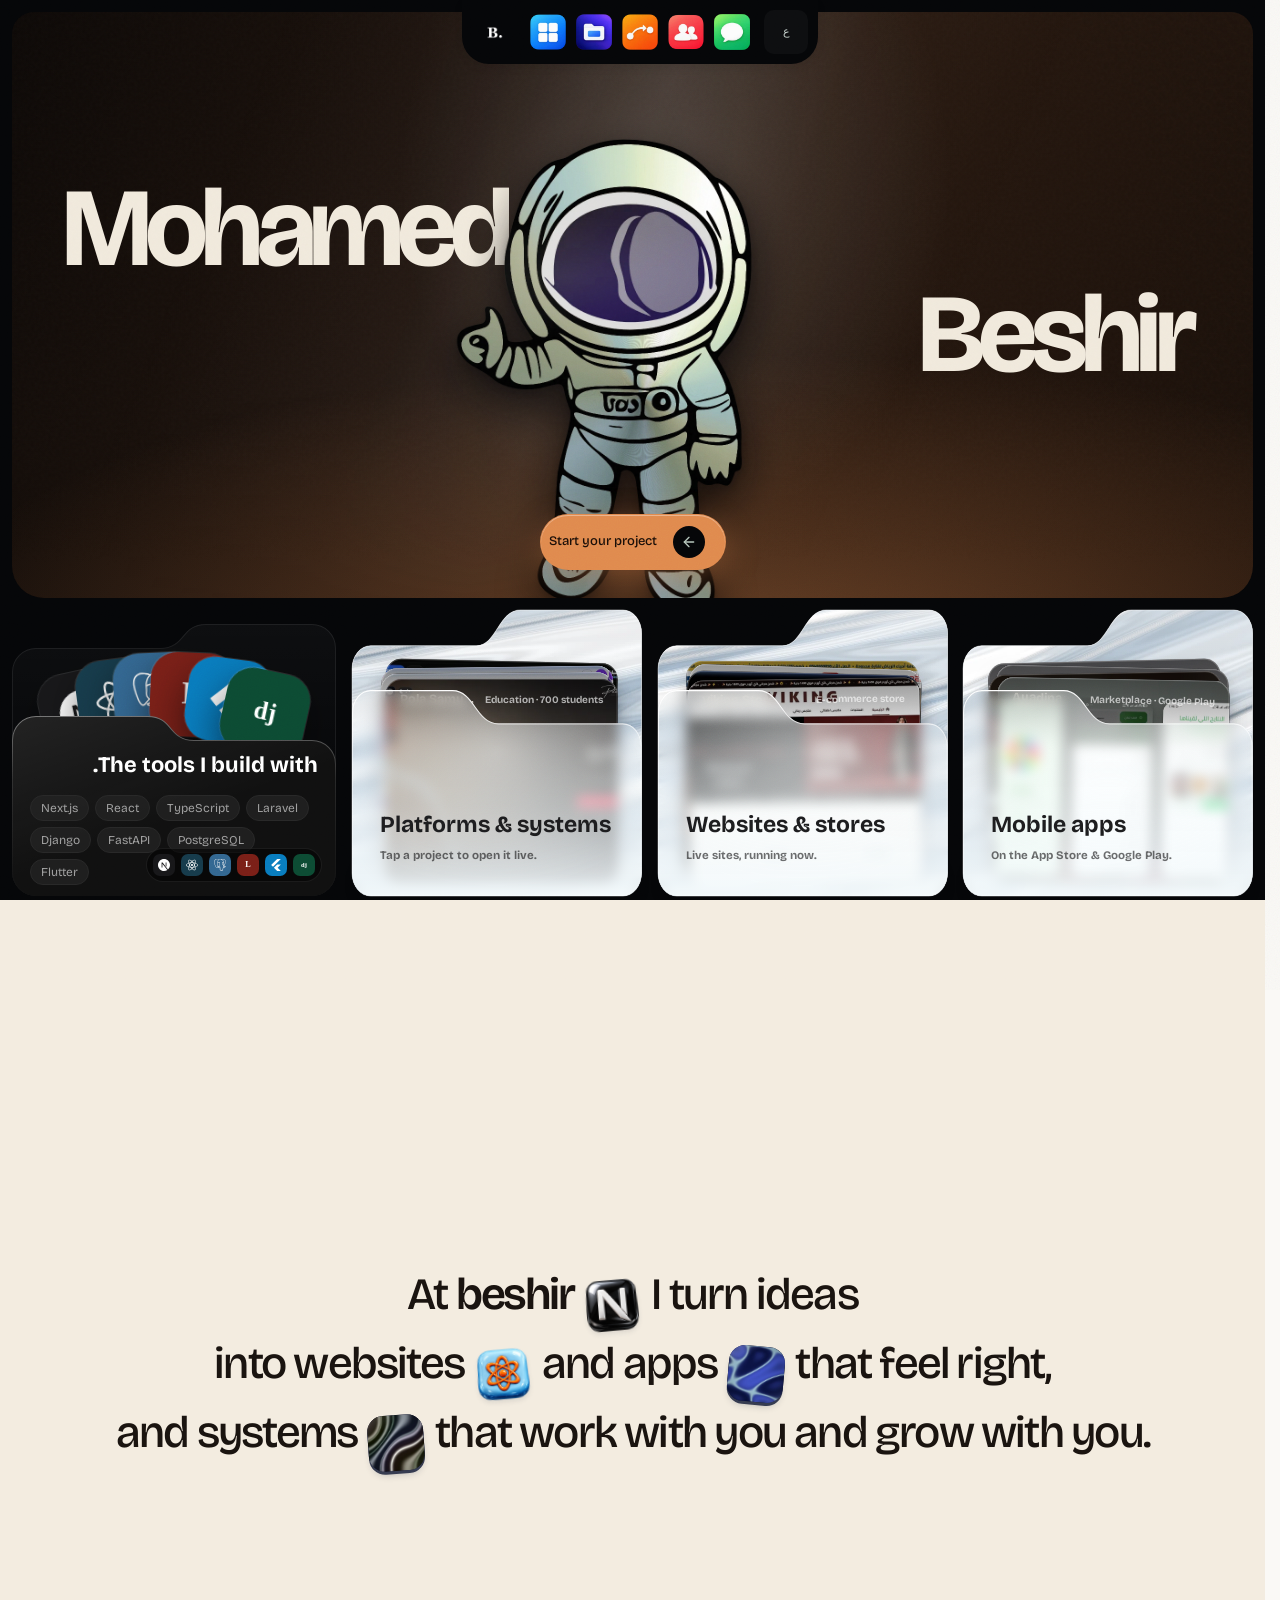
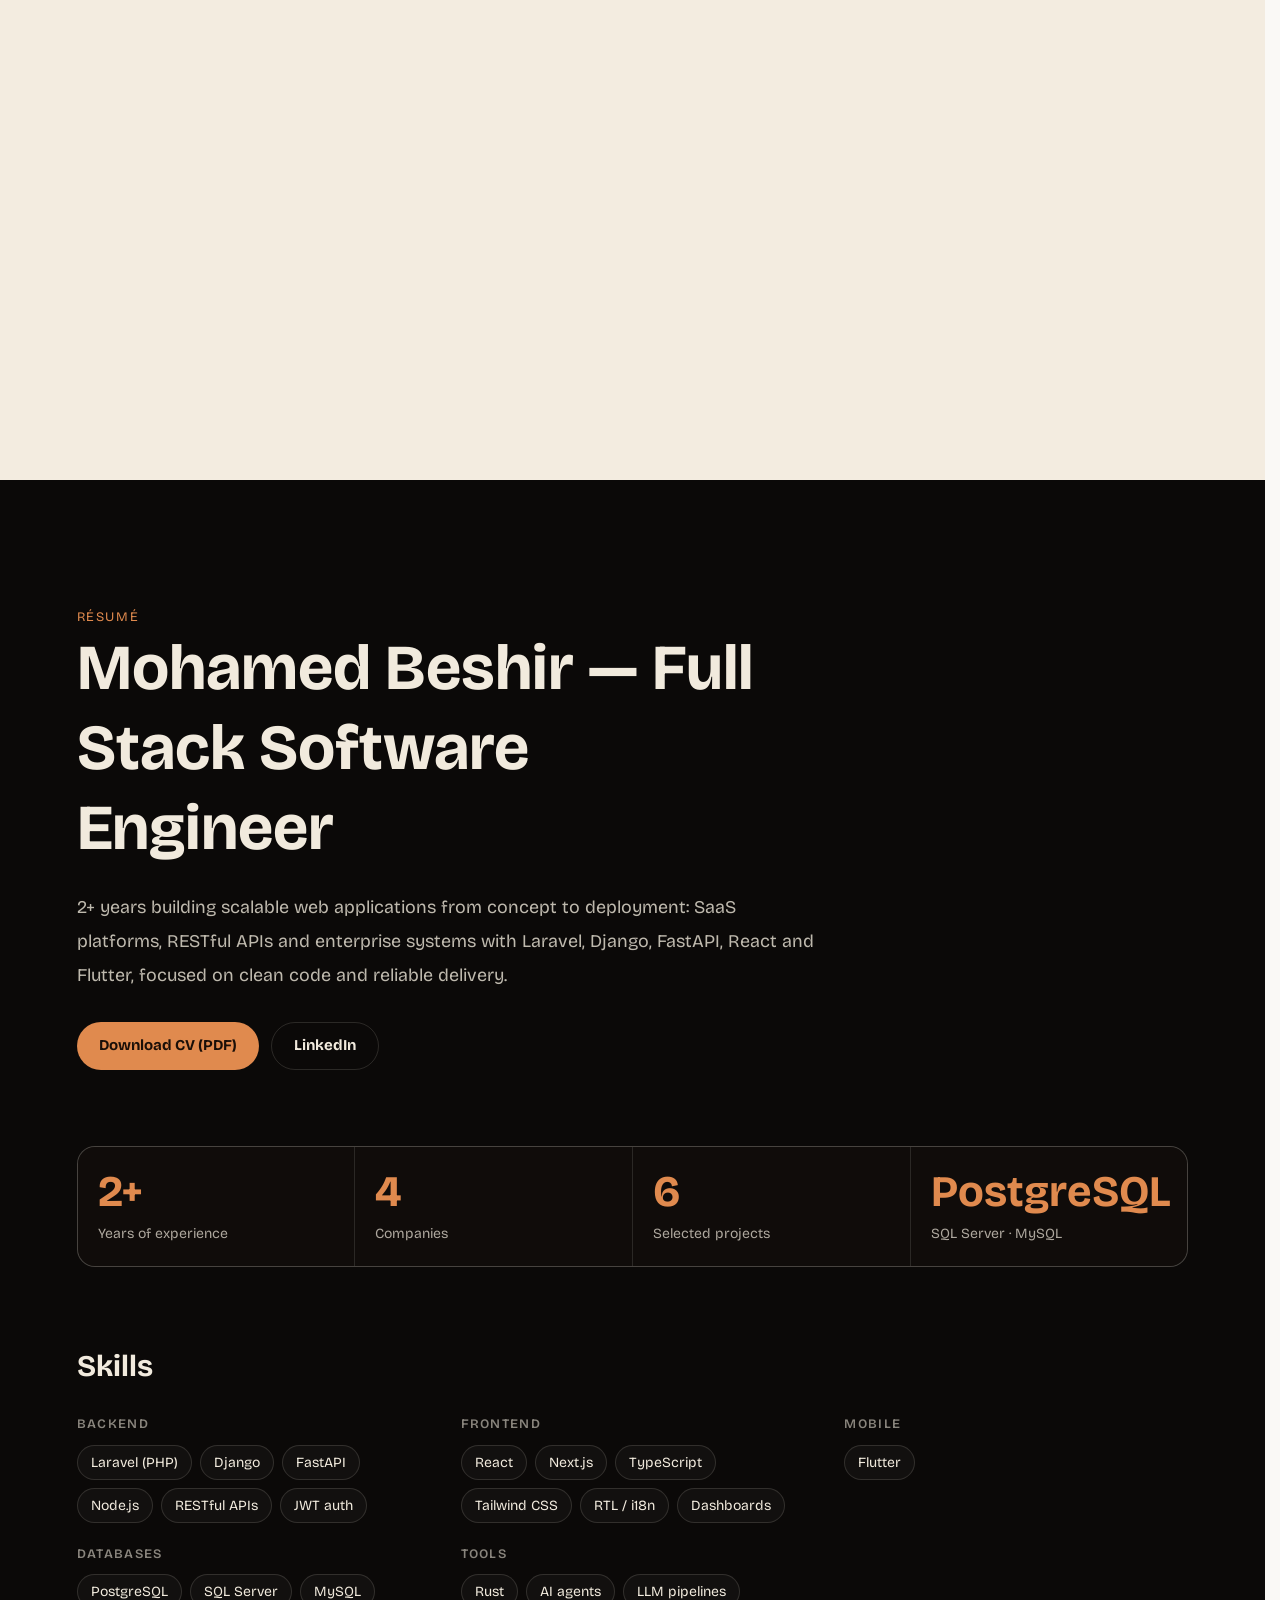
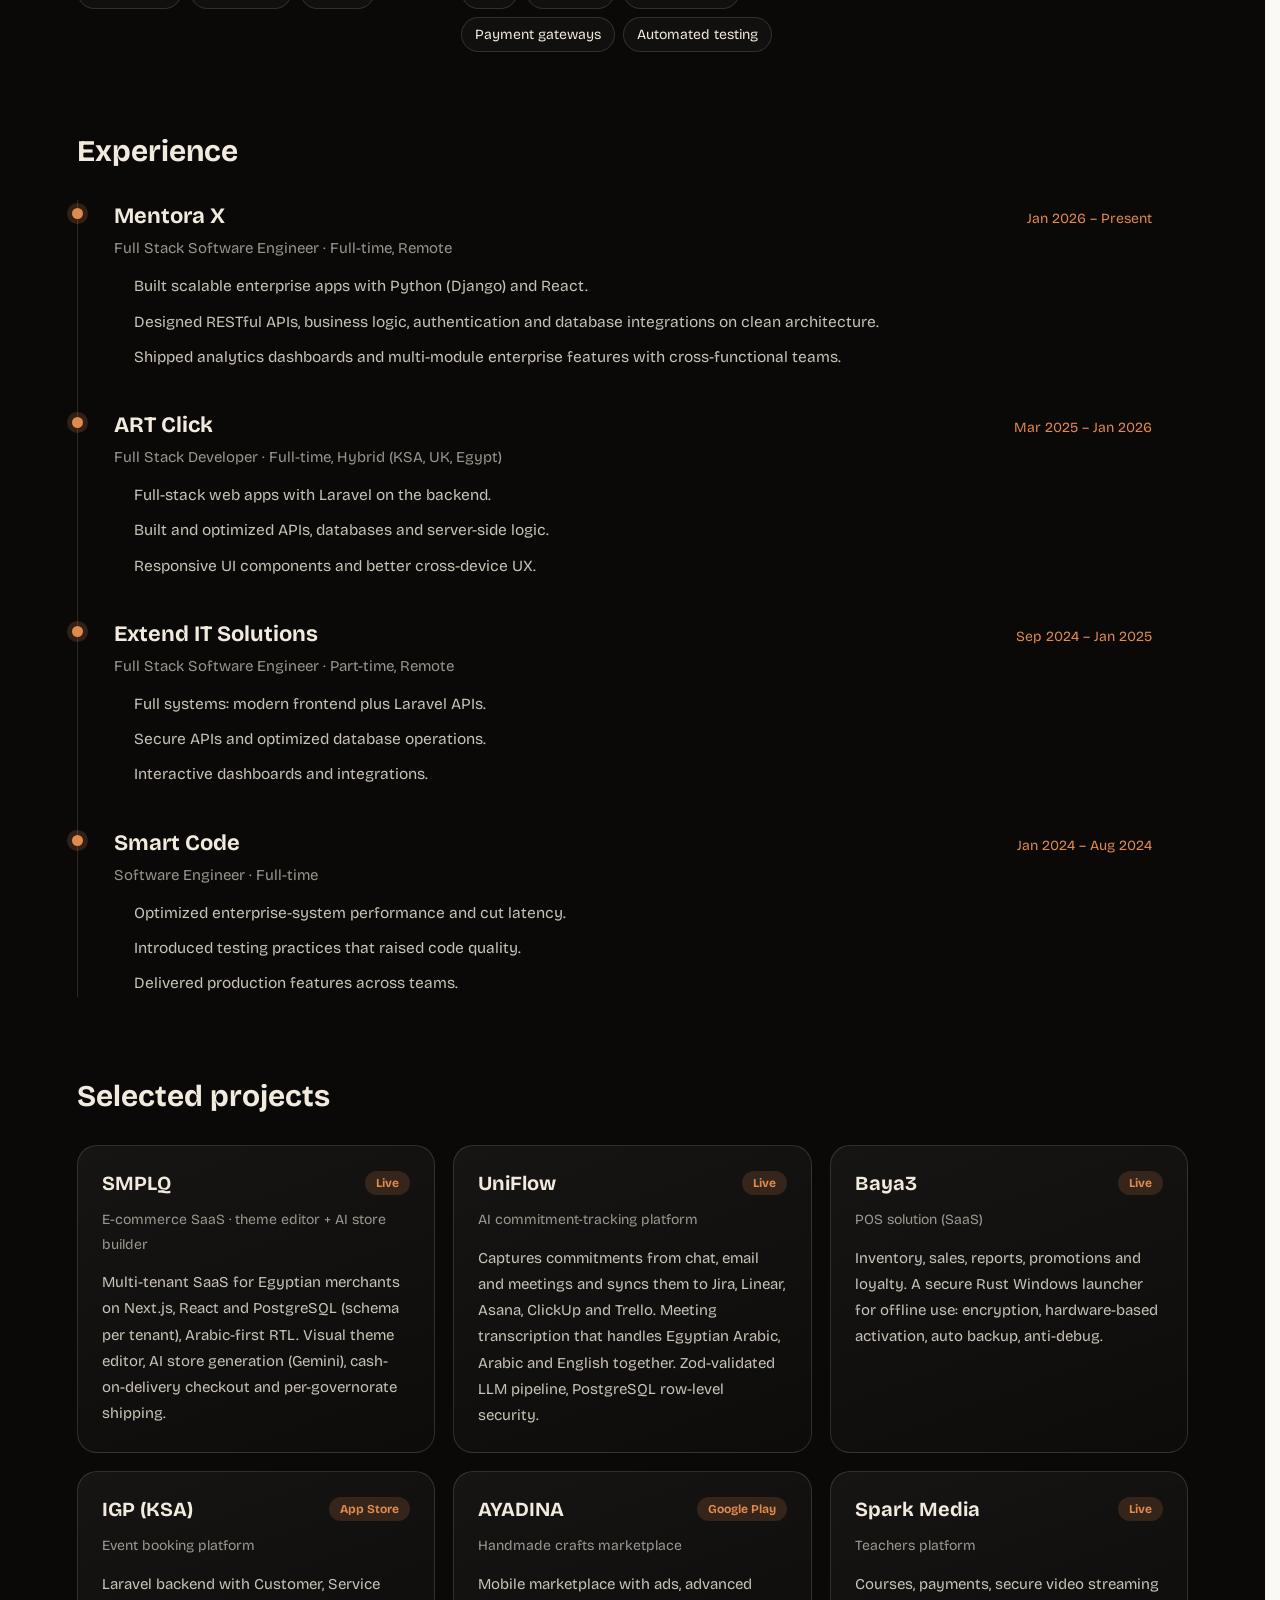
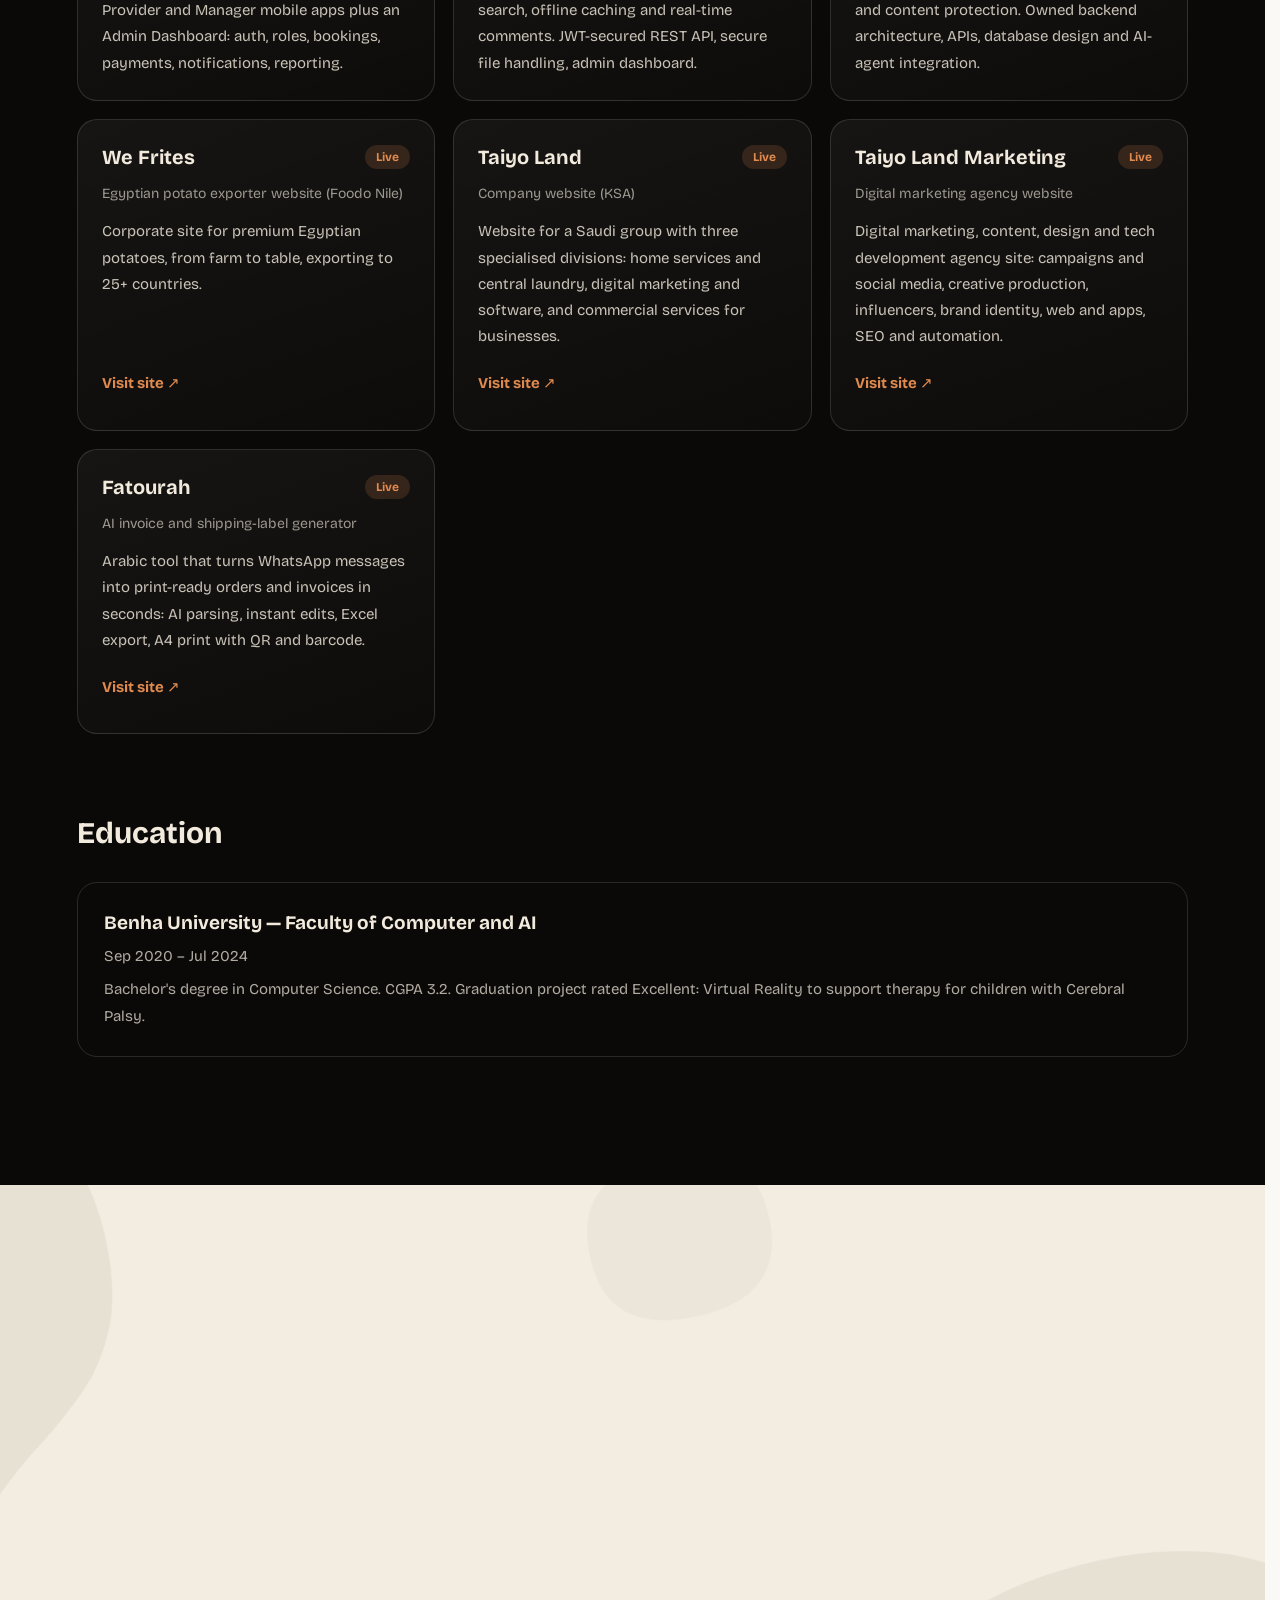
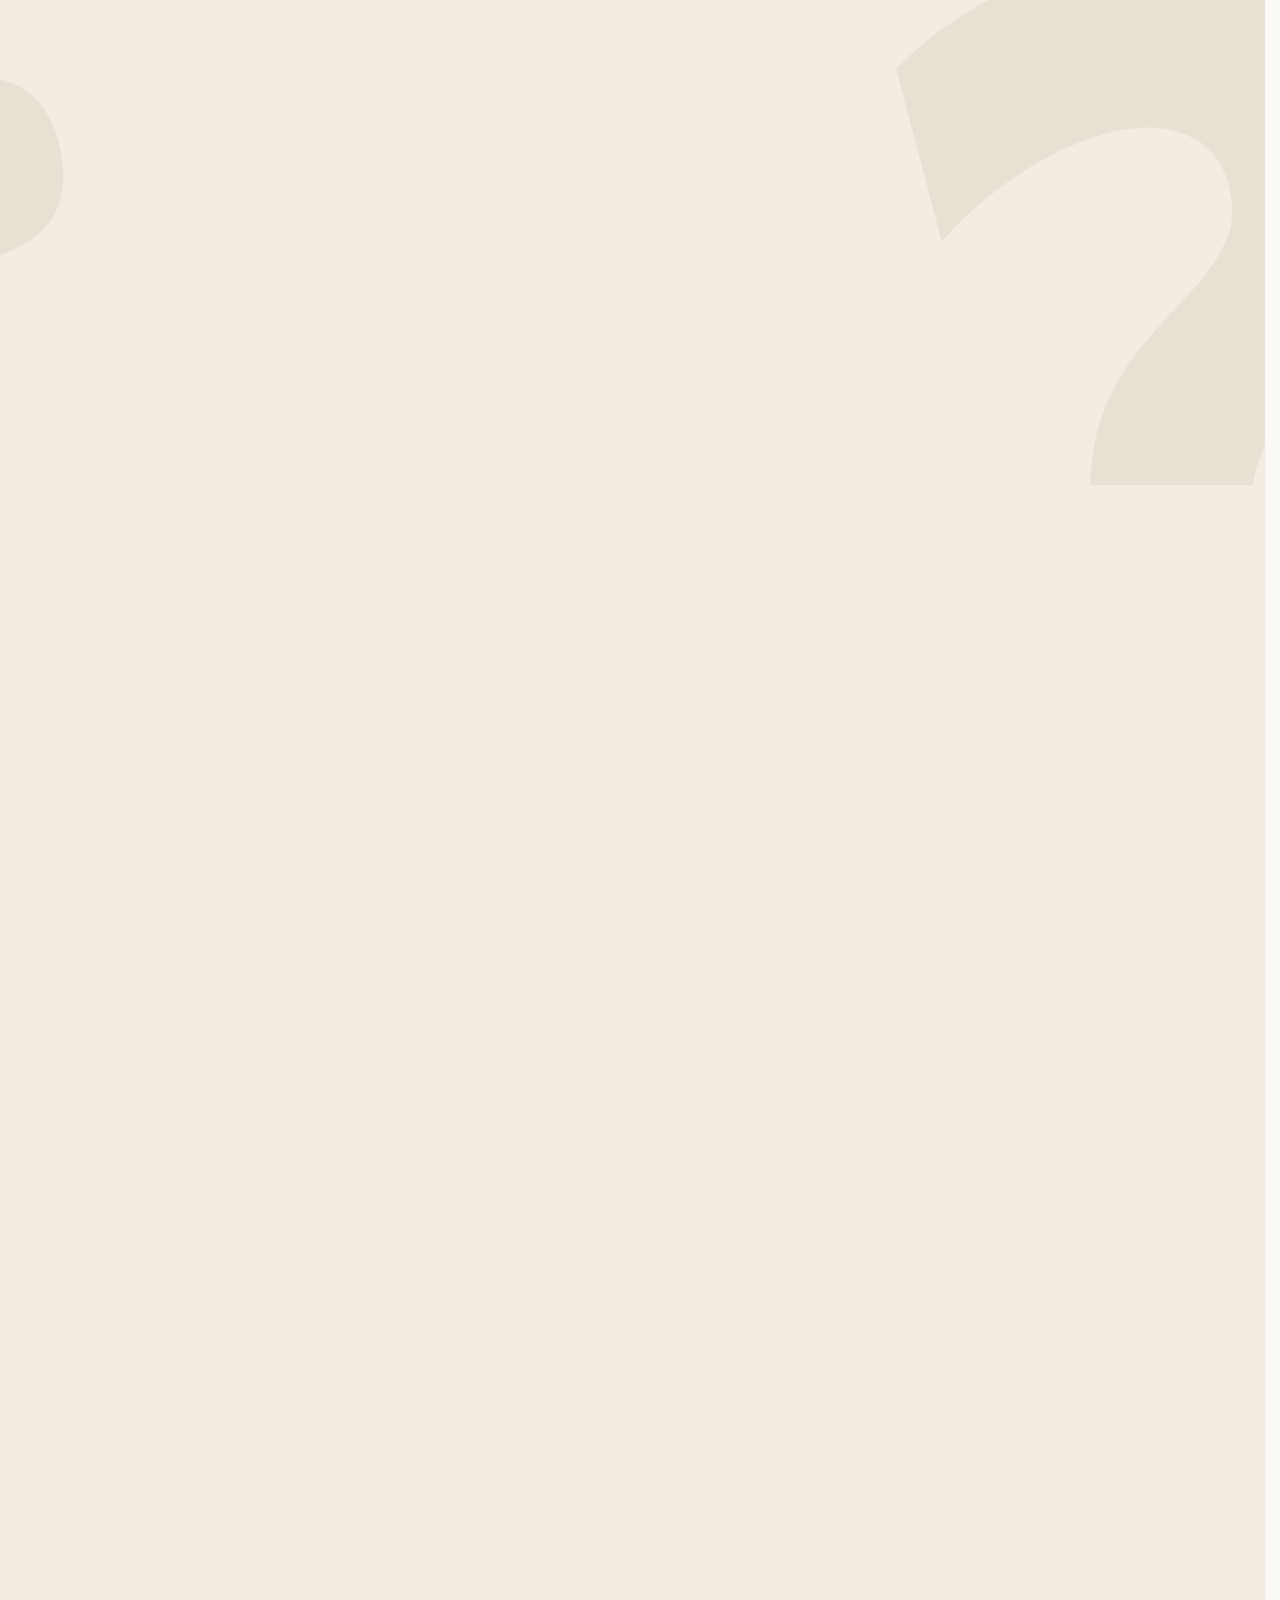
==== commit c730351c: "Faster portrait (raster), add four sites to projects" ====
--- a/en/index.html
+++ b/en/index.html
@@ -1,4 +1,4 @@
-<!DOCTYPE html><html lang="en" dir="ltr"><head><meta charSet="utf-8"/><meta name="viewport" content="width=device-width, initial-scale=1"/><link rel="preload" href="/_next/static/immutable/media/42c0d1ff9eba2829_p.p.2dmi_tuk68pm4.woff2" as="font" crossorigin="" type="font/woff2"/><link rel="preload" href="/_next/static/immutable/media/thmanyahsans_Bold.p.0vi26u1p0-lts.woff2" as="font" crossorigin="" type="font/woff2"/><link rel="preload" href="/_next/static/immutable/media/thmanyahsans_Regular.p.0ip8ziwypg5ml.woff2" as="font" crossorigin="" type="font/woff2"/><link rel="preload" href="/_next/static/immutable/media/thmanyahserifdisplay_Bold-s.p.1z8tk29wt7u5k.woff2" as="font" crossorigin="" type="font/woff2"/><link rel="preload" as="image" imageSrcSet="/brand/beshir-white.png"/><link rel="preload" as="image" imageSrcSet="/brand/visor-portrait.svg" imageSizes="(max-width: 767px) 100vw, 54vw"/><link rel="stylesheet" href="/_next/static/immutable/chunks/3n-0oc0dphpsq.css" data-precedence="next"/><link rel="stylesheet" href="/_next/static/immutable/chunks/3j5yuuc7hpfak.css" data-precedence="next"/><link rel="preload" as="script" fetchPriority="low" href="/_next/static/immutable/chunks/3douyljdx_-l2.js"/><script src="/_next/static/immutable/chunks/0meshd4c712hl.js" async=""></script><script src="/_next/static/immutable/chunks/25ww-0owxi97m.js" async=""></script><script src="/_next/static/immutable/chunks/20xelqi0bxx4-.js" async=""></script><script src="/_next/static/immutable/chunks/turbopack-1byz1flvc-bu1.js" async=""></script><script src="/_next/static/immutable/chunks/00z4pmesk2f4f.js" async=""></script><script src="/_next/static/immutable/chunks/0ser05c71mg0_.js" async=""></script><script src="/_next/static/immutable/chunks/2fl-10sxxqne_.js" async=""></script><script src="/_next/static/immutable/chunks/3kck-fo_ocacz.js" async=""></script><script src="/_next/static/immutable/chunks/201ts4f0eubt2.js" async=""></script><title>Mohamed Beshir — Full Stack Software Engineer</title><meta name="description" content="Full Stack Software Engineer with 2+ years building SaaS platforms, RESTful APIs and mobile apps with Laravel, Django, FastAPI, React, Next.js and Flutter."/><meta name="robots" content="index, follow"/><meta property="og:title" content="Mohamed Beshir — Full Stack Software Engineer"/><meta property="og:description" content="Full Stack Software Engineer with 2+ years building SaaS platforms, RESTful APIs and mobile apps with Laravel, Django, FastAPI, React, Next.js and Flutter."/><meta property="og:site_name" content="beshir"/><meta property="og:locale" content="en_US"/><meta property="og:type" content="website"/><meta name="twitter:card" content="summary_large_image"/><meta name="twitter:title" content="Mohamed Beshir — Full Stack Software Engineer"/><meta name="twitter:description" content="Full Stack Software Engineer with 2+ years building SaaS platforms, RESTful APIs and mobile apps with Laravel, Django, FastAPI, React, Next.js and Flutter."/><link rel="icon" href="/icon.svg" type="image/svg+xml"/><link rel="icon" href="/icon.png" type="image/png" sizes="64x64"/><link rel="apple-touch-icon" href="/apple-touch-icon.png"/><meta name="theme-color" content="#0b0908"/><meta name="next-size-adjust" content=""/><script src="/_next/static/immutable/chunks/0c0hxoamwjsbw.js" noModule=""></script><link rel="canonical" href="https://muhamedbeshir.site/en"/><link rel="alternate" hreflang="ar" href="https://muhamedbeshir.site/"/><link rel="alternate" hreflang="en" href="https://muhamedbeshir.site/en"/><link rel="alternate" hreflang="x-default" href="https://muhamedbeshir.site/"/><meta property="og:url" content="https://muhamedbeshir.site/en"/><meta property="og:image" content="https://muhamedbeshir.site/brand/og-image.jpg"/><meta property="og:image:width" content="1200"/><meta property="og:image:height" content="630"/><meta name="twitter:image" content="https://muhamedbeshir.site/brand/og-image.jpg"/><script type="application/ld+json">{"@context":"https://schema.org","@type":"Person","name":"Mohamed Beshir","alternateName":["محمد بشير","Muhamed Beshir"],"jobTitle":"Full Stack Software Engineer","url":"https://muhamedbeshir.site/","email":"mailto:mbeshir011@gmail.com","telephone":"+201555556932","address":{"@type":"PostalAddress","addressLocality":"Cairo","addressCountry":"EG"},"sameAs":["https://linkedin.com/in/muhamed-b-antar","https://github.com/muhamedbeshir"]}</script><link rel="stylesheet" href="/beshir-theme.css"><script src="/beshir-theme.js" defer></script></head><body class="_26Ossq_variable Hz-EDq_variable P39Oya_variable w5WOra_variable Llaocq_variable"><div hidden=""><!--$--><!--/$--></div><script>(()=>{let t;try{t=localStorage.getItem('wahbrix-theme')}catch{}document.documentElement.dataset.theme=t==='dark'||t==='light'?t:matchMedia('(prefers-color-scheme: dark)').matches?'dark':'light'})()</script><div><a class="skip-link" href="#main">Skip to content</a><header class="site-header editorial-header"><div class="header-inner shell"><a class="brand" aria-label="beshir — Home" href="/en"><span class="brand-symbol"><img alt="" width="1774" height="887" decoding="async" data-nimg="1" style="color:transparent" srcSet="/brand/beshir-white.png 1x, /brand/beshir-white.png 2x" src="/brand/beshir-white.png"/></span><span>beshir</span></a><nav class="desktop-navigation" aria-label="Main navigation"><a class="nav-link notch-app notch-app-services" href="#identity" aria-label="Solutions"><span class="notch-app-tile"><img alt="" loading="eager" width="44" height="44" decoding="async" data-nimg="1" style="color:transparent" src="/brand/navigation/services-v2.webp"/></span><span class="notch-tooltip" aria-hidden="true">Solutions</span></a><a class="nav-link notch-app notch-app-work" href="#tools" aria-label="Tools"><span class="notch-app-tile"><img alt="" loading="eager" width="44" height="44" decoding="async" data-nimg="1" style="color:transparent" src="/brand/navigation/work-v2.webp"/></span><span class="notch-tooltip" aria-hidden="true">Tools</span></a><a class="nav-link notch-app notch-app-process" href="#approach" aria-label="How I work"><span class="notch-app-tile"><img alt="" loading="eager" width="44" height="44" decoding="async" data-nimg="1" style="color:transparent" src="/brand/navigation/process-v2.webp"/></span><span class="notch-tooltip" aria-hidden="true">How I work</span></a><a class="nav-link notch-app notch-app-about" href="#main" aria-label="beshir"><span class="notch-app-tile"><img alt="" loading="eager" width="44" height="44" decoding="async" data-nimg="1" style="color:transparent" src="/brand/navigation/about-v2.webp"/></span><span class="notch-tooltip" aria-hidden="true">beshir</span></a><a class="nav-link notch-app notch-app-contact" href="#why-wait" aria-label="Let&#x27;s talk"><span class="notch-app-tile"><img alt="" loading="eager" width="44" height="44" decoding="async" data-nimg="1" style="color:transparent" src="/brand/navigation/contact-v2.webp"/></span><span class="notch-tooltip" aria-hidden="true">Let&#x27;s talk</span></a></nav><a class="notch-language" href="/" hrefLang="ar" lang="ar" aria-label="التبديل إلى العربية">ع</a></div></header><main id="main"><div class="opening-flow"><section class="forge-hero" aria-labelledby="hero-title"><div class="forge-stage"><div class="hero-pebble-texture" aria-hidden="true"></div><div class="hero-studio-light" aria-hidden="true"></div><div class="forge-horizon" aria-hidden="true"></div><h1 id="hero-title" class="forge-title forge-name-title" aria-label="Mohamed Beshir"><span class="forge-title-top"><span class="forge-title-scroll"><span class="forge-title-word">Mohamed</span></span></span><span class="forge-title-bottom"><span class="forge-title-scroll"><span class="forge-title-word">Beshir</span></span></span></h1><div class="forge-art forge-restored-art forge-portrait-art"><div class="forge-art-scroll"><div class="forge-art-inner"><div class="portrait-depth-surface"><span class="portrait-cast-shadow" aria-hidden="true"></span><img alt="" width="1245" height="1263" decoding="async" data-nimg="1" class="forge-image" style="color:transparent" sizes="(max-width: 767px) 100vw, 54vw" srcSet="/brand/visor-portrait.svg 384w, /brand/visor-portrait.svg 640w, /brand/visor-portrait.svg 750w, /brand/visor-portrait.svg 828w, /brand/visor-portrait.svg 1080w, /brand/visor-portrait.svg 1200w, /brand/visor-portrait.svg 1920w, /brand/visor-portrait.svg 2048w, /brand/visor-portrait.svg 3840w" src="/brand/visor-portrait.svg"/><span class="portrait-diffuse-light" aria-hidden="true"></span><span class="portrait-specular-light" aria-hidden="true"></span></div></div></div></div><a class="primary-action hero-bottom-cta" aria-label="Start your project" href="#why-wait"><span class="nav-label">Start your project</span><span class="project-action-icon" aria-hidden="true"><svg xmlns="http://www.w3.org/2000/svg" width="16" height="16" viewBox="0 0 24 24" fill="none" stroke="currentColor" stroke-width="2" stroke-linecap="round" stroke-linejoin="round" class="lucide lucide-arrow-left" aria-hidden="true"><path d="m12 19-7-7 7-7"></path><path d="M19 12H5"></path></svg></span></a></div></section><section id="tools" class="hero-folder-row" aria-label="Tools, projects and your next idea"><div class="hero-technology-slot"><div role="button" tabindex="0" aria-expanded="false" aria-label="The tools I build with.: Next.js, React, TypeScript, Laravel, Django, FastAPI, PostgreSQL, Flutter" class="relative isolate h-[286px] w-full max-w-[420px] cursor-pointer select-none outline-none [-webkit-tap-highlight-color:transparent] focus-visible:rounded-3xl focus-visible:outline focus-visible:outline-1 focus-visible:outline-offset-4 hero-technology-folder" style="color:#ffffff;font-family:&#x27;Geist&#x27;, ui-sans-serif, system-ui, -apple-system, &#x27;Segoe UI&#x27;, Roboto, sans-serif;letter-spacing:-0.05em;outline-color:rgba(255,255,255,.4);opacity:0;transform:translateY(34px) scale(.92);transition:transform .9s cubic-bezier(.2,.8,.2,1), opacity .6s ease"><div class="pointer-events-none absolute left-[8%] right-[8%] top-10 -z-10 h-[200px] rounded-full opacity-80 blur-[18px]" style="background:radial-gradient(closest-side, rgba(255,255,255,.10), transparent)"></div><div data-icon-folder-back="true" class="absolute inset-x-0 bottom-0 top-[14px]" style="background:linear-gradient(180deg,rgba(255,255,255,.035),rgba(255,255,255,.008) 60%)"><svg class="pointer-events-none absolute inset-0 h-full w-full overflow-visible" aria-hidden="true"><path d="" fill="none" stroke="rgba(255,255,255,.07)" stroke-width="2"></path></svg></div><div class="pointer-events-none absolute inset-0" aria-hidden="true"><div data-icon-folder-tile="true" class="absolute left-1/2 top-[42px] -ml-[50.5px] h-[101px] w-[101px] rounded-[26px] [backface-visibility:hidden]" style="width:101px;height:101px;margin-left:-50.5px;opacity:0;transform:translate3d(-75.75px, 80px, 0);transition:transform 0.9s cubic-bezier(.2,.8,.2,1), opacity .5s;transition-delay:0.35s"><div class="pointer-events-auto relative h-full w-full rounded-[inherit]" style="transform:none;filter:none;transition:transform .45s cubic-bezier(.2,.8,.2,1), filter .3s ease"><div class="grid h-full w-full place-items-center overflow-hidden rounded-[inherit]" style="background:#171719;box-shadow:0 18px 40px rgba(0,0,0,.55), 0 0 0 1px rgba(255,255,255,.14)"><img alt="" loading="lazy" width="44" height="44" decoding="async" data-nimg="1" class="technology-folder-logo" style="color:transparent" src="/brand/technologies/nextdotjs.svg"/></div><span class="pointer-events-none absolute bottom-full left-1/2 mb-2.5 whitespace-nowrap rounded-full border px-2.5 py-1 text-xs font-medium leading-4 backdrop-blur-[8px]" style="background:rgba(0,0,0,.55);border-color:rgba(255,255,255,.08);color:#ffffff;opacity:0;transform:translateX(-50%) translateY(6px);transition:opacity .25s ease, transform .35s cubic-bezier(.2,.8,.2,1)">Next.js</span></div></div><div data-icon-folder-tile="true" class="absolute left-1/2 top-[42px] -ml-[50.5px] h-[101px] w-[101px] rounded-[26px] [backface-visibility:hidden]" style="width:101px;height:101px;margin-left:-50.5px;opacity:0;transform:translate3d(-45.449999999999996px, 80px, 0);transition:transform 0.9s cubic-bezier(.2,.8,.2,1), opacity .5s;transition-delay:0.43s"><div class="pointer-events-auto relative h-full w-full rounded-[inherit]" style="transform:none;filter:none;transition:transform .45s cubic-bezier(.2,.8,.2,1), filter .3s ease"><div class="grid h-full w-full place-items-center overflow-hidden rounded-[inherit]" style="background:#163b4b;box-shadow:0 18px 40px rgba(0,0,0,.55), 0 0 0 1px rgba(255,255,255,.14)"><img alt="" loading="lazy" width="44" height="44" decoding="async" data-nimg="1" class="technology-folder-logo" style="color:transparent" src="/brand/technologies/react.svg"/></div><span class="pointer-events-none absolute bottom-full left-1/2 mb-2.5 whitespace-nowrap rounded-full border px-2.5 py-1 text-xs font-medium leading-4 backdrop-blur-[8px]" style="background:rgba(0,0,0,.55);border-color:rgba(255,255,255,.08);color:#ffffff;opacity:0;transform:translateX(-50%) translateY(6px);transition:opacity .25s ease, transform .35s cubic-bezier(.2,.8,.2,1)">React</span></div></div><div data-icon-folder-tile="true" class="absolute left-1/2 top-[42px] -ml-[50.5px] h-[101px] w-[101px] rounded-[26px] [backface-visibility:hidden]" style="width:101px;height:101px;margin-left:-50.5px;opacity:0;transform:translate3d(-15.149999999999999px, 80px, 0);transition:transform 0.9s cubic-bezier(.2,.8,.2,1), opacity .5s;transition-delay:0.51s"><div class="pointer-events-auto relative h-full w-full rounded-[inherit]" style="transform:none;filter:none;transition:transform .45s cubic-bezier(.2,.8,.2,1), filter .3s ease"><div class="grid h-full w-full place-items-center overflow-hidden rounded-[inherit]" style="background:#336791;box-shadow:0 18px 40px rgba(0,0,0,.55), 0 0 0 1px rgba(255,255,255,.14)"><img alt="" loading="lazy" width="44" height="44" decoding="async" data-nimg="1" class="technology-folder-logo" style="color:transparent" src="/brand/technologies/postgresql.svg"/></div><span class="pointer-events-none absolute bottom-full left-1/2 mb-2.5 whitespace-nowrap rounded-full border px-2.5 py-1 text-xs font-medium leading-4 backdrop-blur-[8px]" style="background:rgba(0,0,0,.55);border-color:rgba(255,255,255,.08);color:#ffffff;opacity:0;transform:translateX(-50%) translateY(6px);transition:opacity .25s ease, transform .35s cubic-bezier(.2,.8,.2,1)">PostgreSQL</span></div></div><div data-icon-folder-tile="true" class="absolute left-1/2 top-[42px] -ml-[50.5px] h-[101px] w-[101px] rounded-[26px] [backface-visibility:hidden]" style="width:101px;height:101px;margin-left:-50.5px;opacity:0;transform:translate3d(15.149999999999999px, 80px, 0);transition:transform 0.9s cubic-bezier(.2,.8,.2,1), opacity .5s;transition-delay:0.59s"><div class="pointer-events-auto relative h-full w-full rounded-[inherit]" style="transform:none;filter:none;transition:transform .45s cubic-bezier(.2,.8,.2,1), filter .3s ease"><div class="grid h-full w-full place-items-center overflow-hidden rounded-[inherit]" style="background:#7a1f17;box-shadow:0 18px 40px rgba(0,0,0,.55), 0 0 0 1px rgba(255,255,255,.14)"><img alt="" loading="lazy" width="44" height="44" decoding="async" data-nimg="1" class="technology-folder-logo" style="color:transparent" src="/brand/technologies/laravel.svg"/></div><span class="pointer-events-none absolute bottom-full left-1/2 mb-2.5 whitespace-nowrap rounded-full border px-2.5 py-1 text-xs font-medium leading-4 backdrop-blur-[8px]" style="background:rgba(0,0,0,.55);border-color:rgba(255,255,255,.08);color:#ffffff;opacity:0;transform:translateX(-50%) translateY(6px);transition:opacity .25s ease, transform .35s cubic-bezier(.2,.8,.2,1)">Laravel</span></div></div><div data-icon-folder-tile="true" class="absolute left-1/2 top-[42px] -ml-[50.5px] h-[101px] w-[101px] rounded-[26px] [backface-visibility:hidden]" style="width:101px;height:101px;margin-left:-50.5px;opacity:0;transform:translate3d(45.449999999999996px, 80px, 0);transition:transform 0.9s cubic-bezier(.2,.8,.2,1), opacity .5s;transition-delay:0.6699999999999999s"><div class="pointer-events-auto relative h-full w-full rounded-[inherit]" style="transform:none;filter:none;transition:transform .45s cubic-bezier(.2,.8,.2,1), filter .3s ease"><div class="grid h-full w-full place-items-center overflow-hidden rounded-[inherit]" style="background:#087cbe;box-shadow:0 18px 40px rgba(0,0,0,.55), 0 0 0 1px rgba(255,255,255,.14)"><img alt="" loading="lazy" width="44" height="44" decoding="async" data-nimg="1" class="technology-folder-logo" style="color:transparent" src="/brand/technologies/flutter.svg"/></div><span class="pointer-events-none absolute bottom-full left-1/2 mb-2.5 whitespace-nowrap rounded-full border px-2.5 py-1 text-xs font-medium leading-4 backdrop-blur-[8px]" style="background:rgba(0,0,0,.55);border-color:rgba(255,255,255,.08);color:#ffffff;opacity:0;transform:translateX(-50%) translateY(6px);transition:opacity .25s ease, transform .35s cubic-bezier(.2,.8,.2,1)">Flutter</span></div></div><div data-icon-folder-tile="true" class="absolute left-1/2 top-[42px] -ml-[50.5px] h-[101px] w-[101px] rounded-[26px] [backface-visibility:hidden]" style="width:101px;height:101px;margin-left:-50.5px;opacity:0;transform:translate3d(75.75px, 80px, 0);transition:transform 0.9s cubic-bezier(.2,.8,.2,1), opacity .5s;transition-delay:0.75s"><div class="pointer-events-auto relative h-full w-full rounded-[inherit]" style="transform:none;filter:none;transition:transform .45s cubic-bezier(.2,.8,.2,1), filter .3s ease"><div class="grid h-full w-full place-items-center overflow-hidden rounded-[inherit]" style="background:#0c4b33;box-shadow:0 18px 40px rgba(0,0,0,.55), 0 0 0 1px rgba(255,255,255,.14)"><img alt="" loading="lazy" width="44" height="44" decoding="async" data-nimg="1" class="technology-folder-logo" style="color:transparent" src="/brand/technologies/django.svg"/></div><span class="pointer-events-none absolute bottom-full left-1/2 mb-2.5 whitespace-nowrap rounded-full border px-2.5 py-1 text-xs font-medium leading-4 backdrop-blur-[8px]" style="background:rgba(0,0,0,.55);border-color:rgba(255,255,255,.08);color:#ffffff;opacity:0;transform:translateX(-50%) translateY(6px);transition:opacity .25s ease, transform .35s cubic-bezier(.2,.8,.2,1)">Django</span></div></div></div><div data-icon-folder-front="true" class="absolute inset-x-0 bottom-0 h-[180px] overflow-hidden" style="background:linear-gradient(160deg,rgba(255,255,255,.09),rgba(255,255,255,.015) 55%),#0c0c0c;transform:none;transition:transform .6s cubic-bezier(.2,.8,.2,1)"><svg class="pointer-events-none absolute inset-0 h-full w-full overflow-visible" aria-hidden="true"><defs><linearGradient id="edge-_R_1j2nmivb_" x1="0" y1="0" x2="0" y2="1"><stop offset="0" stop-color="rgba(255,255,255,.38)"></stop><stop offset=".35" stop-color="rgba(255,255,255,.1)"></stop><stop offset="1" stop-color="rgba(255,255,255,0)"></stop></linearGradient></defs><path d="" fill="none" stroke="url(#edge-_R_1j2nmivb_)" stroke-width="2"></path></svg><h3 class="m-0 px-[18px] pt-[34px] text-xl font-medium leading-[26px]">The tools I build with.</h3><div data-icon-folder-tags="true" class="mx-[18px] mt-3.5 flex flex-wrap gap-1.5"><span data-icon-folder-tag="true" dir="ltr" class="inline-flex min-h-6 items-center whitespace-nowrap rounded-full border px-2.5 py-0.5 text-xs leading-5" style="background:rgba(36,36,36,.7);border-color:#282828;color:#9f9f9f;transition:border-color .25s ease, color .25s ease">Next.js</span><span data-icon-folder-tag="true" dir="ltr" class="inline-flex min-h-6 items-center whitespace-nowrap rounded-full border px-2.5 py-0.5 text-xs leading-5" style="background:rgba(36,36,36,.7);border-color:#282828;color:#9f9f9f;transition:border-color .25s ease, color .25s ease">React</span><span data-icon-folder-tag="true" dir="ltr" class="inline-flex min-h-6 items-center whitespace-nowrap rounded-full border px-2.5 py-0.5 text-xs leading-5" style="background:rgba(36,36,36,.7);border-color:#282828;color:#9f9f9f;transition:border-color .25s ease, color .25s ease">TypeScript</span><span data-icon-folder-tag="true" dir="ltr" class="inline-flex min-h-6 items-center whitespace-nowrap rounded-full border px-2.5 py-0.5 text-xs leading-5" style="background:rgba(36,36,36,.7);border-color:#282828;color:#9f9f9f;transition:border-color .25s ease, color .25s ease">Laravel</span><span data-icon-folder-tag="true" dir="ltr" class="inline-flex min-h-6 items-center whitespace-nowrap rounded-full border px-2.5 py-0.5 text-xs leading-5" style="background:rgba(36,36,36,.7);border-color:#282828;color:#9f9f9f;transition:border-color .25s ease, color .25s ease">Django</span><span data-icon-folder-tag="true" dir="ltr" class="inline-flex min-h-6 items-center whitespace-nowrap rounded-full border px-2.5 py-0.5 text-xs leading-5" style="background:rgba(36,36,36,.7);border-color:#282828;color:#9f9f9f;transition:border-color .25s ease, color .25s ease">FastAPI</span><span data-icon-folder-tag="true" dir="ltr" class="inline-flex min-h-6 items-center whitespace-nowrap rounded-full border px-2.5 py-0.5 text-xs leading-5" style="background:rgba(36,36,36,.7);border-color:#282828;color:#9f9f9f;transition:border-color .25s ease, color .25s ease">PostgreSQL</span><span data-icon-folder-tag="true" dir="ltr" class="inline-flex min-h-6 items-center whitespace-nowrap rounded-full border px-2.5 py-0.5 text-xs leading-5" style="background:rgba(36,36,36,.7);border-color:#282828;color:#9f9f9f;transition:border-color .25s ease, color .25s ease">Flutter</span></div><span class="absolute bottom-3.5 right-3.5 flex h-[34px] items-center gap-1.5 rounded-full border px-1.5" style="background:rgba(0,0,0,.55);border-color:rgba(255,255,255,.08)" aria-hidden="true"><span class="block h-[22px] w-[22px] overflow-hidden rounded-[7px]"><span class="grid h-full w-full place-items-center [&amp;_svg]:h-[60%] [&amp;_svg]:w-[60%]" style="background:#171719"><img alt="" loading="lazy" width="44" height="44" decoding="async" data-nimg="1" class="technology-folder-logo" style="color:transparent" src="/brand/technologies/nextdotjs.svg"/></span></span><span class="block h-[22px] w-[22px] overflow-hidden rounded-[7px]"><span class="grid h-full w-full place-items-center [&amp;_svg]:h-[60%] [&amp;_svg]:w-[60%]" style="background:#163b4b"><img alt="" loading="lazy" width="44" height="44" decoding="async" data-nimg="1" class="technology-folder-logo" style="color:transparent" src="/brand/technologies/react.svg"/></span></span><span class="block h-[22px] w-[22px] overflow-hidden rounded-[7px]"><span class="grid h-full w-full place-items-center [&amp;_svg]:h-[60%] [&amp;_svg]:w-[60%]" style="background:#336791"><img alt="" loading="lazy" width="44" height="44" decoding="async" data-nimg="1" class="technology-folder-logo" style="color:transparent" src="/brand/technologies/postgresql.svg"/></span></span><span class="block h-[22px] w-[22px] overflow-hidden rounded-[7px]"><span class="grid h-full w-full place-items-center [&amp;_svg]:h-[60%] [&amp;_svg]:w-[60%]" style="background:#7a1f17"><img alt="" loading="lazy" width="44" height="44" decoding="async" data-nimg="1" class="technology-folder-logo" style="color:transparent" src="/brand/technologies/laravel.svg"/></span></span><span class="block h-[22px] w-[22px] overflow-hidden rounded-[7px]"><span class="grid h-full w-full place-items-center [&amp;_svg]:h-[60%] [&amp;_svg]:w-[60%]" style="background:#087cbe"><img alt="" loading="lazy" width="44" height="44" decoding="async" data-nimg="1" class="technology-folder-logo" style="color:transparent" src="/brand/technologies/flutter.svg"/></span></span><span class="block h-[22px] w-[22px] overflow-hidden rounded-[7px]"><span class="grid h-full w-full place-items-center [&amp;_svg]:h-[60%] [&amp;_svg]:w-[60%]" style="background:#0c4b33"><img alt="" loading="lazy" width="44" height="44" decoding="async" data-nimg="1" class="technology-folder-logo" style="color:transparent" src="/brand/technologies/django.svg"/></span></span></span></div></div></div><div class="hero-folder-slot"><div class="gf-root hero-glass-folder" data-tone="light" data-entered="true" data-place="bottom-left" style="width:340px;height:326px"><style>
+<!DOCTYPE html><html lang="en" dir="ltr"><head><meta charSet="utf-8"/><meta name="viewport" content="width=device-width, initial-scale=1"/><link rel="preload" href="/_next/static/immutable/media/42c0d1ff9eba2829_p.p.2dmi_tuk68pm4.woff2" as="font" crossorigin="" type="font/woff2"/><link rel="preload" href="/_next/static/immutable/media/thmanyahsans_Bold.p.0vi26u1p0-lts.woff2" as="font" crossorigin="" type="font/woff2"/><link rel="preload" href="/_next/static/immutable/media/thmanyahsans_Regular.p.0ip8ziwypg5ml.woff2" as="font" crossorigin="" type="font/woff2"/><link rel="preload" href="/_next/static/immutable/media/thmanyahserifdisplay_Bold-s.p.1z8tk29wt7u5k.woff2" as="font" crossorigin="" type="font/woff2"/><link rel="preload" as="image" imageSrcSet="/brand/beshir-white.png"/><link rel="preload" as="image" imageSrcSet="/brand/visor-portrait.webp" imageSizes="(max-width: 767px) 100vw, 54vw"/><link rel="stylesheet" href="/_next/static/immutable/chunks/3n-0oc0dphpsq.css" data-precedence="next"/><link rel="stylesheet" href="/_next/static/immutable/chunks/3j5yuuc7hpfak.css" data-precedence="next"/><link rel="preload" as="script" fetchPriority="low" href="/_next/static/immutable/chunks/3douyljdx_-l2.js"/><script src="/_next/static/immutable/chunks/0meshd4c712hl.js" async=""></script><script src="/_next/static/immutable/chunks/25ww-0owxi97m.js" async=""></script><script src="/_next/static/immutable/chunks/20xelqi0bxx4-.js" async=""></script><script src="/_next/static/immutable/chunks/turbopack-1byz1flvc-bu1.js" async=""></script><script src="/_next/static/immutable/chunks/00z4pmesk2f4f.js" async=""></script><script src="/_next/static/immutable/chunks/0ser05c71mg0_.js" async=""></script><script src="/_next/static/immutable/chunks/2fl-10sxxqne_.js" async=""></script><script src="/_next/static/immutable/chunks/3kck-fo_ocacz.js" async=""></script><script src="/_next/static/immutable/chunks/201ts4f0eubt2.js" async=""></script><title>Mohamed Beshir — Full Stack Software Engineer</title><meta name="description" content="Full Stack Software Engineer with 2+ years building SaaS platforms, RESTful APIs and mobile apps with Laravel, Django, FastAPI, React, Next.js and Flutter."/><meta name="robots" content="index, follow"/><meta property="og:title" content="Mohamed Beshir — Full Stack Software Engineer"/><meta property="og:description" content="Full Stack Software Engineer with 2+ years building SaaS platforms, RESTful APIs and mobile apps with Laravel, Django, FastAPI, React, Next.js and Flutter."/><meta property="og:site_name" content="beshir"/><meta property="og:locale" content="en_US"/><meta property="og:type" content="website"/><meta name="twitter:card" content="summary_large_image"/><meta name="twitter:title" content="Mohamed Beshir — Full Stack Software Engineer"/><meta name="twitter:description" content="Full Stack Software Engineer with 2+ years building SaaS platforms, RESTful APIs and mobile apps with Laravel, Django, FastAPI, React, Next.js and Flutter."/><link rel="icon" href="/icon.svg" type="image/svg+xml"/><link rel="icon" href="/icon.png" type="image/png" sizes="64x64"/><link rel="apple-touch-icon" href="/apple-touch-icon.png"/><meta name="theme-color" content="#0b0908"/><meta name="next-size-adjust" content=""/><script src="/_next/static/immutable/chunks/0c0hxoamwjsbw.js" noModule=""></script><link rel="canonical" href="https://muhamedbeshir.site/en"/><link rel="alternate" hreflang="ar" href="https://muhamedbeshir.site/"/><link rel="alternate" hreflang="en" href="https://muhamedbeshir.site/en"/><link rel="alternate" hreflang="x-default" href="https://muhamedbeshir.site/"/><meta property="og:url" content="https://muhamedbeshir.site/en"/><meta property="og:image" content="https://muhamedbeshir.site/brand/og-image.jpg"/><meta property="og:image:width" content="1200"/><meta property="og:image:height" content="630"/><meta name="twitter:image" content="https://muhamedbeshir.site/brand/og-image.jpg"/><script type="application/ld+json">{"@context":"https://schema.org","@type":"Person","name":"Mohamed Beshir","alternateName":["محمد بشير","Muhamed Beshir"],"jobTitle":"Full Stack Software Engineer","url":"https://muhamedbeshir.site/","email":"mailto:mbeshir011@gmail.com","telephone":"+201555556932","address":{"@type":"PostalAddress","addressLocality":"Cairo","addressCountry":"EG"},"sameAs":["https://linkedin.com/in/muhamed-b-antar","https://github.com/muhamedbeshir"]}</script><link rel="stylesheet" href="/beshir-theme.css"><script src="/beshir-theme.js" defer></script></head><body class="_26Ossq_variable Hz-EDq_variable P39Oya_variable w5WOra_variable Llaocq_variable"><div hidden=""><!--$--><!--/$--></div><script>(()=>{let t;try{t=localStorage.getItem('wahbrix-theme')}catch{}document.documentElement.dataset.theme=t==='dark'||t==='light'?t:matchMedia('(prefers-color-scheme: dark)').matches?'dark':'light'})()</script><div><a class="skip-link" href="#main">Skip to content</a><header class="site-header editorial-header"><div class="header-inner shell"><a class="brand" aria-label="beshir — Home" href="/en"><span class="brand-symbol"><img alt="" width="1774" height="887" decoding="async" data-nimg="1" style="color:transparent" srcSet="/brand/beshir-white.png 1x, /brand/beshir-white.png 2x" src="/brand/beshir-white.png"/></span><span>beshir</span></a><nav class="desktop-navigation" aria-label="Main navigation"><a class="nav-link notch-app notch-app-services" href="#identity" aria-label="Solutions"><span class="notch-app-tile"><img alt="" loading="eager" width="44" height="44" decoding="async" data-nimg="1" style="color:transparent" src="/brand/navigation/services-v2.webp"/></span><span class="notch-tooltip" aria-hidden="true">Solutions</span></a><a class="nav-link notch-app notch-app-work" href="#tools" aria-label="Tools"><span class="notch-app-tile"><img alt="" loading="eager" width="44" height="44" decoding="async" data-nimg="1" style="color:transparent" src="/brand/navigation/work-v2.webp"/></span><span class="notch-tooltip" aria-hidden="true">Tools</span></a><a class="nav-link notch-app notch-app-process" href="#approach" aria-label="How I work"><span class="notch-app-tile"><img alt="" loading="eager" width="44" height="44" decoding="async" data-nimg="1" style="color:transparent" src="/brand/navigation/process-v2.webp"/></span><span class="notch-tooltip" aria-hidden="true">How I work</span></a><a class="nav-link notch-app notch-app-about" href="#main" aria-label="beshir"><span class="notch-app-tile"><img alt="" loading="eager" width="44" height="44" decoding="async" data-nimg="1" style="color:transparent" src="/brand/navigation/about-v2.webp"/></span><span class="notch-tooltip" aria-hidden="true">beshir</span></a><a class="nav-link notch-app notch-app-contact" href="#why-wait" aria-label="Let&#x27;s talk"><span class="notch-app-tile"><img alt="" loading="eager" width="44" height="44" decoding="async" data-nimg="1" style="color:transparent" src="/brand/navigation/contact-v2.webp"/></span><span class="notch-tooltip" aria-hidden="true">Let&#x27;s talk</span></a></nav><a class="notch-language" href="/" hrefLang="ar" lang="ar" aria-label="التبديل إلى العربية">ع</a></div></header><main id="main"><div class="opening-flow"><section class="forge-hero" aria-labelledby="hero-title"><div class="forge-stage"><div class="hero-pebble-texture" aria-hidden="true"></div><div class="hero-studio-light" aria-hidden="true"></div><div class="forge-horizon" aria-hidden="true"></div><h1 id="hero-title" class="forge-title forge-name-title" aria-label="Mohamed Beshir"><span class="forge-title-top"><span class="forge-title-scroll"><span class="forge-title-word">Mohamed</span></span></span><span class="forge-title-bottom"><span class="forge-title-scroll"><span class="forge-title-word">Beshir</span></span></span></h1><div class="forge-art forge-restored-art forge-portrait-art"><div class="forge-art-scroll"><div class="forge-art-inner"><div class="portrait-depth-surface"><span class="portrait-cast-shadow" aria-hidden="true"></span><img alt="" width="1245" height="1263" decoding="async" data-nimg="1" class="forge-image" style="color:transparent" sizes="(max-width: 767px) 100vw, 54vw" srcSet="/brand/visor-portrait.webp 384w, /brand/visor-portrait.webp 640w, /brand/visor-portrait.webp 750w, /brand/visor-portrait.webp 828w, /brand/visor-portrait.webp 1080w, /brand/visor-portrait.webp 1200w, /brand/visor-portrait.webp 1920w, /brand/visor-portrait.webp 2048w, /brand/visor-portrait.webp 3840w" src="/brand/visor-portrait.webp"/><span class="portrait-diffuse-light" aria-hidden="true"></span><span class="portrait-specular-light" aria-hidden="true"></span></div></div></div></div><a class="primary-action hero-bottom-cta" aria-label="Start your project" href="#why-wait"><span class="nav-label">Start your project</span><span class="project-action-icon" aria-hidden="true"><svg xmlns="http://www.w3.org/2000/svg" width="16" height="16" viewBox="0 0 24 24" fill="none" stroke="currentColor" stroke-width="2" stroke-linecap="round" stroke-linejoin="round" class="lucide lucide-arrow-left" aria-hidden="true"><path d="m12 19-7-7 7-7"></path><path d="M19 12H5"></path></svg></span></a></div></section><section id="tools" class="hero-folder-row" aria-label="Tools, projects and your next idea"><div class="hero-technology-slot"><div role="button" tabindex="0" aria-expanded="false" aria-label="The tools I build with.: Next.js, React, TypeScript, Laravel, Django, FastAPI, PostgreSQL, Flutter" class="relative isolate h-[286px] w-full max-w-[420px] cursor-pointer select-none outline-none [-webkit-tap-highlight-color:transparent] focus-visible:rounded-3xl focus-visible:outline focus-visible:outline-1 focus-visible:outline-offset-4 hero-technology-folder" style="color:#ffffff;font-family:&#x27;Geist&#x27;, ui-sans-serif, system-ui, -apple-system, &#x27;Segoe UI&#x27;, Roboto, sans-serif;letter-spacing:-0.05em;outline-color:rgba(255,255,255,.4);opacity:0;transform:translateY(34px) scale(.92);transition:transform .9s cubic-bezier(.2,.8,.2,1), opacity .6s ease"><div class="pointer-events-none absolute left-[8%] right-[8%] top-10 -z-10 h-[200px] rounded-full opacity-80 blur-[18px]" style="background:radial-gradient(closest-side, rgba(255,255,255,.10), transparent)"></div><div data-icon-folder-back="true" class="absolute inset-x-0 bottom-0 top-[14px]" style="background:linear-gradient(180deg,rgba(255,255,255,.035),rgba(255,255,255,.008) 60%)"><svg class="pointer-events-none absolute inset-0 h-full w-full overflow-visible" aria-hidden="true"><path d="" fill="none" stroke="rgba(255,255,255,.07)" stroke-width="2"></path></svg></div><div class="pointer-events-none absolute inset-0" aria-hidden="true"><div data-icon-folder-tile="true" class="absolute left-1/2 top-[42px] -ml-[50.5px] h-[101px] w-[101px] rounded-[26px] [backface-visibility:hidden]" style="width:101px;height:101px;margin-left:-50.5px;opacity:0;transform:translate3d(-75.75px, 80px, 0);transition:transform 0.9s cubic-bezier(.2,.8,.2,1), opacity .5s;transition-delay:0.35s"><div class="pointer-events-auto relative h-full w-full rounded-[inherit]" style="transform:none;filter:none;transition:transform .45s cubic-bezier(.2,.8,.2,1), filter .3s ease"><div class="grid h-full w-full place-items-center overflow-hidden rounded-[inherit]" style="background:#171719;box-shadow:0 18px 40px rgba(0,0,0,.55), 0 0 0 1px rgba(255,255,255,.14)"><img alt="" loading="lazy" width="44" height="44" decoding="async" data-nimg="1" class="technology-folder-logo" style="color:transparent" src="/brand/technologies/nextdotjs.svg"/></div><span class="pointer-events-none absolute bottom-full left-1/2 mb-2.5 whitespace-nowrap rounded-full border px-2.5 py-1 text-xs font-medium leading-4 backdrop-blur-[8px]" style="background:rgba(0,0,0,.55);border-color:rgba(255,255,255,.08);color:#ffffff;opacity:0;transform:translateX(-50%) translateY(6px);transition:opacity .25s ease, transform .35s cubic-bezier(.2,.8,.2,1)">Next.js</span></div></div><div data-icon-folder-tile="true" class="absolute left-1/2 top-[42px] -ml-[50.5px] h-[101px] w-[101px] rounded-[26px] [backface-visibility:hidden]" style="width:101px;height:101px;margin-left:-50.5px;opacity:0;transform:translate3d(-45.449999999999996px, 80px, 0);transition:transform 0.9s cubic-bezier(.2,.8,.2,1), opacity .5s;transition-delay:0.43s"><div class="pointer-events-auto relative h-full w-full rounded-[inherit]" style="transform:none;filter:none;transition:transform .45s cubic-bezier(.2,.8,.2,1), filter .3s ease"><div class="grid h-full w-full place-items-center overflow-hidden rounded-[inherit]" style="background:#163b4b;box-shadow:0 18px 40px rgba(0,0,0,.55), 0 0 0 1px rgba(255,255,255,.14)"><img alt="" loading="lazy" width="44" height="44" decoding="async" data-nimg="1" class="technology-folder-logo" style="color:transparent" src="/brand/technologies/react.svg"/></div><span class="pointer-events-none absolute bottom-full left-1/2 mb-2.5 whitespace-nowrap rounded-full border px-2.5 py-1 text-xs font-medium leading-4 backdrop-blur-[8px]" style="background:rgba(0,0,0,.55);border-color:rgba(255,255,255,.08);color:#ffffff;opacity:0;transform:translateX(-50%) translateY(6px);transition:opacity .25s ease, transform .35s cubic-bezier(.2,.8,.2,1)">React</span></div></div><div data-icon-folder-tile="true" class="absolute left-1/2 top-[42px] -ml-[50.5px] h-[101px] w-[101px] rounded-[26px] [backface-visibility:hidden]" style="width:101px;height:101px;margin-left:-50.5px;opacity:0;transform:translate3d(-15.149999999999999px, 80px, 0);transition:transform 0.9s cubic-bezier(.2,.8,.2,1), opacity .5s;transition-delay:0.51s"><div class="pointer-events-auto relative h-full w-full rounded-[inherit]" style="transform:none;filter:none;transition:transform .45s cubic-bezier(.2,.8,.2,1), filter .3s ease"><div class="grid h-full w-full place-items-center overflow-hidden rounded-[inherit]" style="background:#336791;box-shadow:0 18px 40px rgba(0,0,0,.55), 0 0 0 1px rgba(255,255,255,.14)"><img alt="" loading="lazy" width="44" height="44" decoding="async" data-nimg="1" class="technology-folder-logo" style="color:transparent" src="/brand/technologies/postgresql.svg"/></div><span class="pointer-events-none absolute bottom-full left-1/2 mb-2.5 whitespace-nowrap rounded-full border px-2.5 py-1 text-xs font-medium leading-4 backdrop-blur-[8px]" style="background:rgba(0,0,0,.55);border-color:rgba(255,255,255,.08);color:#ffffff;opacity:0;transform:translateX(-50%) translateY(6px);transition:opacity .25s ease, transform .35s cubic-bezier(.2,.8,.2,1)">PostgreSQL</span></div></div><div data-icon-folder-tile="true" class="absolute left-1/2 top-[42px] -ml-[50.5px] h-[101px] w-[101px] rounded-[26px] [backface-visibility:hidden]" style="width:101px;height:101px;margin-left:-50.5px;opacity:0;transform:translate3d(15.149999999999999px, 80px, 0);transition:transform 0.9s cubic-bezier(.2,.8,.2,1), opacity .5s;transition-delay:0.59s"><div class="pointer-events-auto relative h-full w-full rounded-[inherit]" style="transform:none;filter:none;transition:transform .45s cubic-bezier(.2,.8,.2,1), filter .3s ease"><div class="grid h-full w-full place-items-center overflow-hidden rounded-[inherit]" style="background:#7a1f17;box-shadow:0 18px 40px rgba(0,0,0,.55), 0 0 0 1px rgba(255,255,255,.14)"><img alt="" loading="lazy" width="44" height="44" decoding="async" data-nimg="1" class="technology-folder-logo" style="color:transparent" src="/brand/technologies/laravel.svg"/></div><span class="pointer-events-none absolute bottom-full left-1/2 mb-2.5 whitespace-nowrap rounded-full border px-2.5 py-1 text-xs font-medium leading-4 backdrop-blur-[8px]" style="background:rgba(0,0,0,.55);border-color:rgba(255,255,255,.08);color:#ffffff;opacity:0;transform:translateX(-50%) translateY(6px);transition:opacity .25s ease, transform .35s cubic-bezier(.2,.8,.2,1)">Laravel</span></div></div><div data-icon-folder-tile="true" class="absolute left-1/2 top-[42px] -ml-[50.5px] h-[101px] w-[101px] rounded-[26px] [backface-visibility:hidden]" style="width:101px;height:101px;margin-left:-50.5px;opacity:0;transform:translate3d(45.449999999999996px, 80px, 0);transition:transform 0.9s cubic-bezier(.2,.8,.2,1), opacity .5s;transition-delay:0.6699999999999999s"><div class="pointer-events-auto relative h-full w-full rounded-[inherit]" style="transform:none;filter:none;transition:transform .45s cubic-bezier(.2,.8,.2,1), filter .3s ease"><div class="grid h-full w-full place-items-center overflow-hidden rounded-[inherit]" style="background:#087cbe;box-shadow:0 18px 40px rgba(0,0,0,.55), 0 0 0 1px rgba(255,255,255,.14)"><img alt="" loading="lazy" width="44" height="44" decoding="async" data-nimg="1" class="technology-folder-logo" style="color:transparent" src="/brand/technologies/flutter.svg"/></div><span class="pointer-events-none absolute bottom-full left-1/2 mb-2.5 whitespace-nowrap rounded-full border px-2.5 py-1 text-xs font-medium leading-4 backdrop-blur-[8px]" style="background:rgba(0,0,0,.55);border-color:rgba(255,255,255,.08);color:#ffffff;opacity:0;transform:translateX(-50%) translateY(6px);transition:opacity .25s ease, transform .35s cubic-bezier(.2,.8,.2,1)">Flutter</span></div></div><div data-icon-folder-tile="true" class="absolute left-1/2 top-[42px] -ml-[50.5px] h-[101px] w-[101px] rounded-[26px] [backface-visibility:hidden]" style="width:101px;height:101px;margin-left:-50.5px;opacity:0;transform:translate3d(75.75px, 80px, 0);transition:transform 0.9s cubic-bezier(.2,.8,.2,1), opacity .5s;transition-delay:0.75s"><div class="pointer-events-auto relative h-full w-full rounded-[inherit]" style="transform:none;filter:none;transition:transform .45s cubic-bezier(.2,.8,.2,1), filter .3s ease"><div class="grid h-full w-full place-items-center overflow-hidden rounded-[inherit]" style="background:#0c4b33;box-shadow:0 18px 40px rgba(0,0,0,.55), 0 0 0 1px rgba(255,255,255,.14)"><img alt="" loading="lazy" width="44" height="44" decoding="async" data-nimg="1" class="technology-folder-logo" style="color:transparent" src="/brand/technologies/django.svg"/></div><span class="pointer-events-none absolute bottom-full left-1/2 mb-2.5 whitespace-nowrap rounded-full border px-2.5 py-1 text-xs font-medium leading-4 backdrop-blur-[8px]" style="background:rgba(0,0,0,.55);border-color:rgba(255,255,255,.08);color:#ffffff;opacity:0;transform:translateX(-50%) translateY(6px);transition:opacity .25s ease, transform .35s cubic-bezier(.2,.8,.2,1)">Django</span></div></div></div><div data-icon-folder-front="true" class="absolute inset-x-0 bottom-0 h-[180px] overflow-hidden" style="background:linear-gradient(160deg,rgba(255,255,255,.09),rgba(255,255,255,.015) 55%),#0c0c0c;transform:none;transition:transform .6s cubic-bezier(.2,.8,.2,1)"><svg class="pointer-events-none absolute inset-0 h-full w-full overflow-visible" aria-hidden="true"><defs><linearGradient id="edge-_R_1j2nmivb_" x1="0" y1="0" x2="0" y2="1"><stop offset="0" stop-color="rgba(255,255,255,.38)"></stop><stop offset=".35" stop-color="rgba(255,255,255,.1)"></stop><stop offset="1" stop-color="rgba(255,255,255,0)"></stop></linearGradient></defs><path d="" fill="none" stroke="url(#edge-_R_1j2nmivb_)" stroke-width="2"></path></svg><h3 class="m-0 px-[18px] pt-[34px] text-xl font-medium leading-[26px]">The tools I build with.</h3><div data-icon-folder-tags="true" class="mx-[18px] mt-3.5 flex flex-wrap gap-1.5"><span data-icon-folder-tag="true" dir="ltr" class="inline-flex min-h-6 items-center whitespace-nowrap rounded-full border px-2.5 py-0.5 text-xs leading-5" style="background:rgba(36,36,36,.7);border-color:#282828;color:#9f9f9f;transition:border-color .25s ease, color .25s ease">Next.js</span><span data-icon-folder-tag="true" dir="ltr" class="inline-flex min-h-6 items-center whitespace-nowrap rounded-full border px-2.5 py-0.5 text-xs leading-5" style="background:rgba(36,36,36,.7);border-color:#282828;color:#9f9f9f;transition:border-color .25s ease, color .25s ease">React</span><span data-icon-folder-tag="true" dir="ltr" class="inline-flex min-h-6 items-center whitespace-nowrap rounded-full border px-2.5 py-0.5 text-xs leading-5" style="background:rgba(36,36,36,.7);border-color:#282828;color:#9f9f9f;transition:border-color .25s ease, color .25s ease">TypeScript</span><span data-icon-folder-tag="true" dir="ltr" class="inline-flex min-h-6 items-center whitespace-nowrap rounded-full border px-2.5 py-0.5 text-xs leading-5" style="background:rgba(36,36,36,.7);border-color:#282828;color:#9f9f9f;transition:border-color .25s ease, color .25s ease">Laravel</span><span data-icon-folder-tag="true" dir="ltr" class="inline-flex min-h-6 items-center whitespace-nowrap rounded-full border px-2.5 py-0.5 text-xs leading-5" style="background:rgba(36,36,36,.7);border-color:#282828;color:#9f9f9f;transition:border-color .25s ease, color .25s ease">Django</span><span data-icon-folder-tag="true" dir="ltr" class="inline-flex min-h-6 items-center whitespace-nowrap rounded-full border px-2.5 py-0.5 text-xs leading-5" style="background:rgba(36,36,36,.7);border-color:#282828;color:#9f9f9f;transition:border-color .25s ease, color .25s ease">FastAPI</span><span data-icon-folder-tag="true" dir="ltr" class="inline-flex min-h-6 items-center whitespace-nowrap rounded-full border px-2.5 py-0.5 text-xs leading-5" style="background:rgba(36,36,36,.7);border-color:#282828;color:#9f9f9f;transition:border-color .25s ease, color .25s ease">PostgreSQL</span><span data-icon-folder-tag="true" dir="ltr" class="inline-flex min-h-6 items-center whitespace-nowrap rounded-full border px-2.5 py-0.5 text-xs leading-5" style="background:rgba(36,36,36,.7);border-color:#282828;color:#9f9f9f;transition:border-color .25s ease, color .25s ease">Flutter</span></div><span class="absolute bottom-3.5 right-3.5 flex h-[34px] items-center gap-1.5 rounded-full border px-1.5" style="background:rgba(0,0,0,.55);border-color:rgba(255,255,255,.08)" aria-hidden="true"><span class="block h-[22px] w-[22px] overflow-hidden rounded-[7px]"><span class="grid h-full w-full place-items-center [&amp;_svg]:h-[60%] [&amp;_svg]:w-[60%]" style="background:#171719"><img alt="" loading="lazy" width="44" height="44" decoding="async" data-nimg="1" class="technology-folder-logo" style="color:transparent" src="/brand/technologies/nextdotjs.svg"/></span></span><span class="block h-[22px] w-[22px] overflow-hidden rounded-[7px]"><span class="grid h-full w-full place-items-center [&amp;_svg]:h-[60%] [&amp;_svg]:w-[60%]" style="background:#163b4b"><img alt="" loading="lazy" width="44" height="44" decoding="async" data-nimg="1" class="technology-folder-logo" style="color:transparent" src="/brand/technologies/react.svg"/></span></span><span class="block h-[22px] w-[22px] overflow-hidden rounded-[7px]"><span class="grid h-full w-full place-items-center [&amp;_svg]:h-[60%] [&amp;_svg]:w-[60%]" style="background:#336791"><img alt="" loading="lazy" width="44" height="44" decoding="async" data-nimg="1" class="technology-folder-logo" style="color:transparent" src="/brand/technologies/postgresql.svg"/></span></span><span class="block h-[22px] w-[22px] overflow-hidden rounded-[7px]"><span class="grid h-full w-full place-items-center [&amp;_svg]:h-[60%] [&amp;_svg]:w-[60%]" style="background:#7a1f17"><img alt="" loading="lazy" width="44" height="44" decoding="async" data-nimg="1" class="technology-folder-logo" style="color:transparent" src="/brand/technologies/laravel.svg"/></span></span><span class="block h-[22px] w-[22px] overflow-hidden rounded-[7px]"><span class="grid h-full w-full place-items-center [&amp;_svg]:h-[60%] [&amp;_svg]:w-[60%]" style="background:#087cbe"><img alt="" loading="lazy" width="44" height="44" decoding="async" data-nimg="1" class="technology-folder-logo" style="color:transparent" src="/brand/technologies/flutter.svg"/></span></span><span class="block h-[22px] w-[22px] overflow-hidden rounded-[7px]"><span class="grid h-full w-full place-items-center [&amp;_svg]:h-[60%] [&amp;_svg]:w-[60%]" style="background:#0c4b33"><img alt="" loading="lazy" width="44" height="44" decoding="async" data-nimg="1" class="technology-folder-logo" style="color:transparent" src="/brand/technologies/django.svg"/></span></span></span></div></div></div><div class="hero-folder-slot"><div class="gf-root hero-glass-folder" data-tone="light" data-entered="true" data-place="bottom-left" style="width:340px;height:326px"><style>
 .gf-root {
   --gf-px: 0;
   --gf-py: 0;
@@ -1270,4 +1270,4 @@
   }
   .gf-tilt { transform: none; }
 }
-</style><svg width="0" height="0" style="position:absolute" aria-hidden="true"><defs><clipPath id="gf-back-clip-_R_ej2nmivb_" clipPathUnits="objectBoundingBox"><path d="M0 56A22 22 0 0 1 22 34L146 34C170 34 172 0 198 0L318 0A22 22 0 0 1 340 22L340 250A22 22 0 0 1 318 272L22 272A22 22 0 0 1 0 250Z" transform="scale(0.0029411764705882353 0.003676470588235294)"></path></clipPath><clipPath id="gf-front-clip-_R_ej2nmivb_" clipPathUnits="objectBoundingBox"><path d="M0 22A22 22 0 0 1 22 0L118 0C144 0 146 32 172 32L318 32A22 22 0 0 1 340 54L340 176A22 22 0 0 1 318 198L22 198A22 22 0 0 1 0 176Z" transform="scale(0.0029411764705882353 0.005050505050505051)"></path></clipPath></defs></svg><div class="gf-stage" style="transform:translateY(54px) scale(1)"><div class="gf-tilt"><div class="gf-shadow" aria-hidden="true"></div><div class="gf-back" style="clip-path:url(#gf-back-clip-_R_ej2nmivb_)" aria-hidden="true"><img alt="" draggable="false" loading="lazy" width="364" height="296" decoding="async" data-nimg="1" class="gf-art" style="color:transparent" src="/brand/folders/glacier-5.webp"/><div class="gf-back-sheen"></div></div><svg class="gf-rim gf-back-rim" viewBox="0 0 340 272" preserveAspectRatio="none" aria-hidden="true"><path d="M0 56A22 22 0 0 1 22 34L146 34C170 34 172 0 198 0L318 0A22 22 0 0 1 340 22L340 250A22 22 0 0 1 318 272L22 272A22 22 0 0 1 0 250Z"></path></svg><div class="gf-front" style="clip-path:url(#gf-front-clip-_R_ej2nmivb_)"><div class="gf-tint" aria-hidden="true"></div><div class="gf-spec" aria-hidden="true"></div><svg class="gf-rim gf-front-rim" viewBox="0 0 340 198" preserveAspectRatio="none" aria-hidden="true"><defs><linearGradient id="gf-rim-_R_ej2nmivb_" x1="0" y1="0" x2="0" y2="1"><stop offset="0" stop-color="#fff" stop-opacity="0.95"></stop><stop offset="0.35" stop-color="#fff" stop-opacity="0.35"></stop><stop offset="1" stop-color="#fff" stop-opacity="0.12"></stop></linearGradient></defs><path d="M0 22A22 22 0 0 1 22 0L118 0C144 0 146 32 172 32L318 32A22 22 0 0 1 340 54L340 176A22 22 0 0 1 318 198L22 198A22 22 0 0 1 0 176Z" stroke="url(#gf-rim-_R_ej2nmivb_)"></path></svg><button type="button" class="gf-hit" aria-expanded="false" aria-label="Open Mobile apps, 4 files"></button><div class="gf-label"><span class="gf-title">Mobile apps</span><span class="gf-meta">On the App Store &amp; Google Play.</span></div></div><div class="gf-files" role="list" aria-label="Contents of Mobile apps" inert=""><div role="listitem" class="gf-sheet-slot"><a class="gf-sheet gf-sheet--art" style="--gf-slot:-1;--gf-depth:3;--gf-jx:0.82px;--gf-jr:-1.36deg;z-index:1" href="https://apps.apple.com/gb/app/igp-managers/id6757267540" target="_blank" rel="noopener noreferrer"><img alt="" draggable="false" loading="lazy" width="272" height="184" decoding="async" data-nimg="1" class="gf-sheet-art" style="color:transparent" src="/projects/covers/igp-manager.webp"/><span class="gf-sheet-head"><span class="gf-sheet-name">IGP Manager</span><span class="gf-sheet-meta">App Store</span></span></a></div><div role="listitem" class="gf-sheet-slot"><a class="gf-sheet gf-sheet--art" style="--gf-slot:-0.33333333333333337;--gf-depth:2;--gf-jx:0.39px;--gf-jr:1.24deg;z-index:2" href="https://apps.apple.com/gb/app/igp-sp/id6755782928" target="_blank" rel="noopener noreferrer"><img alt="" draggable="false" loading="lazy" width="272" height="184" decoding="async" data-nimg="1" class="gf-sheet-art" style="color:transparent" src="/projects/covers/igp-provider.webp"/><span class="gf-sheet-head"><span class="gf-sheet-name">IGP Provider</span><span class="gf-sheet-meta">App Store</span></span></a></div><div role="listitem" class="gf-sheet-slot"><a class="gf-sheet gf-sheet--art" style="--gf-slot:0.33333333333333326;--gf-depth:1;--gf-jx:0.57px;--gf-jr:-0.97deg;z-index:3" href="https://apps.apple.com/gb/app/igotplans-ksa/id6467752440" target="_blank" rel="noopener noreferrer"><img alt="" draggable="false" loading="lazy" width="272" height="184" decoding="async" data-nimg="1" class="gf-sheet-art" style="color:transparent" src="/projects/covers/igp-customer.webp"/><span class="gf-sheet-head"><span class="gf-sheet-name">IGP Customer</span><span class="gf-sheet-meta">Event booking · App Store</span></span></a></div><div role="listitem" class="gf-sheet-slot"><a class="gf-sheet gf-sheet--art" style="--gf-slot:1;--gf-depth:0;--gf-jx:2.20px;--gf-jr:1.05deg;z-index:4" href="https://play.google.com/store/apps/details?id=com.ayadina.handmade" target="_blank" rel="noopener noreferrer"><img alt="" draggable="false" loading="lazy" width="272" height="184" decoding="async" data-nimg="1" class="gf-sheet-art" style="color:transparent" src="/projects/covers/ayadina.webp"/><span class="gf-sheet-head"><span class="gf-sheet-name">Ayadina</span><span class="gf-sheet-meta">Marketplace · Google Play</span></span></a></div></div></div></div></div></div></section></div><div class="continuation wb-studio"><section id="identity" class="brand-story-sequence" aria-labelledby="brand-intro-title" dir="ltr"><span id="approach" class="brand-capabilities-anchor" aria-hidden="true"></span><div class="brand-story-stage wahba-brand-intro"><div class="brand-scene-light" aria-hidden="true"><div class="brand-emitter-pool brand-emitter-w"></div><div class="brand-emitter-pool brand-emitter-h"></div></div><h2 id="brand-intro-title" class="brand-intro-statement"><span class="brand-intro-line"><span data-intro-copy="true"><span class="brand-intro-word" data-intro-reveal="true">At</span> </span><span data-intro-copy="true"><b class="brand-intro-word" data-intro-reveal="true" lang="en" dir="ltr">beshir</b></span> <span class="brand-shared-icon" data-shared-icon="true"><span class="brand-icon-morph"><span class="brand-question-mover"><span class="brand-icon-original"><span class="brand-media-tile brand-sculpted-tile" title="Next.js" data-intro-reveal="true"><img alt="Next.js" loading="lazy" width="1024" height="1024" decoding="async" data-nimg="1" style="color:transparent" sizes="(max-width:767px) 150px, 260px" srcSet="/brand/intro-v2/next-sculpted-hq.webp 32w, /brand/intro-v2/next-sculpted-hq.webp 48w, /brand/intro-v2/next-sculpted-hq.webp 64w, /brand/intro-v2/next-sculpted-hq.webp 96w, /brand/intro-v2/next-sculpted-hq.webp 128w, /brand/intro-v2/next-sculpted-hq.webp 256w, /brand/intro-v2/next-sculpted-hq.webp 384w, /brand/intro-v2/next-sculpted-hq.webp 640w, /brand/intro-v2/next-sculpted-hq.webp 750w, /brand/intro-v2/next-sculpted-hq.webp 828w, /brand/intro-v2/next-sculpted-hq.webp 1080w, /brand/intro-v2/next-sculpted-hq.webp 1200w, /brand/intro-v2/next-sculpted-hq.webp 1920w, /brand/intro-v2/next-sculpted-hq.webp 2048w, /brand/intro-v2/next-sculpted-hq.webp 3840w" src="/brand/intro-v2/next-sculpted-hq.webp"/></span></span><span class="brand-letter-face" data-letter="B" aria-hidden="true"><img alt="" loading="lazy" width="1024" height="1024" decoding="async" data-nimg="1" style="color:transparent" sizes="(max-width:767px) 150px, 260px" srcSet="/brand/letters/b.webp 32w, /brand/letters/b.webp 48w, /brand/letters/b.webp 64w, /brand/letters/b.webp 96w, /brand/letters/b.webp 128w, /brand/letters/b.webp 256w, /brand/letters/b.webp 384w, /brand/letters/b.webp 640w, /brand/letters/b.webp 750w, /brand/letters/b.webp 828w, /brand/letters/b.webp 1080w, /brand/letters/b.webp 1200w, /brand/letters/b.webp 1920w, /brand/letters/b.webp 2048w, /brand/letters/b.webp 3840w" src="/brand/letters/b.webp"/></span></span></span></span> <span data-intro-copy="true"><span class="brand-intro-word" data-intro-reveal="true">I</span> </span><span data-intro-copy="true"><span class="brand-intro-word" data-intro-reveal="true">turn</span> </span><span data-intro-copy="true"><span class="brand-intro-word" data-intro-reveal="true">ideas</span> </span></span> <span class="brand-intro-line"><span data-intro-copy="true"><span class="brand-intro-word" data-intro-reveal="true">into</span> </span><span data-intro-copy="true"><span class="brand-intro-word" data-intro-reveal="true">websites</span> </span><span class="brand-shared-icon" data-shared-icon="true"><span class="brand-icon-morph"><span class="brand-question-mover"><span class="brand-icon-original"><span class="brand-media-tile brand-sculpted-tile" title="React" data-intro-reveal="true"><img alt="React" loading="lazy" width="1024" height="1024" decoding="async" data-nimg="1" style="color:transparent" sizes="(max-width:767px) 150px, 260px" srcSet="/brand/intro-v2/react-sculpted-hq.webp 32w, /brand/intro-v2/react-sculpted-hq.webp 48w, /brand/intro-v2/react-sculpted-hq.webp 64w, /brand/intro-v2/react-sculpted-hq.webp 96w, /brand/intro-v2/react-sculpted-hq.webp 128w, /brand/intro-v2/react-sculpted-hq.webp 256w, /brand/intro-v2/react-sculpted-hq.webp 384w, /brand/intro-v2/react-sculpted-hq.webp 640w, /brand/intro-v2/react-sculpted-hq.webp 750w, /brand/intro-v2/react-sculpted-hq.webp 828w, /brand/intro-v2/react-sculpted-hq.webp 1080w, /brand/intro-v2/react-sculpted-hq.webp 1200w, /brand/intro-v2/react-sculpted-hq.webp 1920w, /brand/intro-v2/react-sculpted-hq.webp 2048w, /brand/intro-v2/react-sculpted-hq.webp 3840w" src="/brand/intro-v2/react-sculpted-hq.webp"/></span></span><span class="brand-letter-face" data-letter="E" aria-hidden="true"><img alt="" loading="lazy" width="1024" height="1024" decoding="async" data-nimg="1" style="color:transparent" sizes="(max-width:767px) 150px, 260px" srcSet="/brand/letters/e.webp 32w, /brand/letters/e.webp 48w, /brand/letters/e.webp 64w, /brand/letters/e.webp 96w, /brand/letters/e.webp 128w, /brand/letters/e.webp 256w, /brand/letters/e.webp 384w, /brand/letters/e.webp 640w, /brand/letters/e.webp 750w, /brand/letters/e.webp 828w, /brand/letters/e.webp 1080w, /brand/letters/e.webp 1200w, /brand/letters/e.webp 1920w, /brand/letters/e.webp 2048w, /brand/letters/e.webp 3840w" src="/brand/letters/e.webp"/></span></span></span></span> <span data-intro-copy="true"><span class="brand-intro-word" data-intro-reveal="true">and</span> </span><span data-intro-copy="true"><span class="brand-intro-word" data-intro-reveal="true">apps</span> </span><span class="brand-shared-icon" data-shared-icon="true"><span class="brand-icon-morph"><span class="brand-question-mover"><span class="brand-icon-original"><button type="button" data-intro-reveal="true" class="brand-media-tile brand-motion-tile brand-motion-blue-caustics" aria-label="Pause light waves video" aria-pressed="false"><video muted="" loop="" playsInline="" disablePictureInPicture="" disableRemotePlayback="" controlsList="nodownload nofullscreen noremoteplayback" preload="none" poster="/brand/intro-v2/blue-caustics.webp" aria-hidden="true"><source src="/brand/intro-v2/blue-caustics.mp4" type="video/mp4"/></video></button></span><span class="brand-letter-face" data-letter="S" aria-hidden="true"><img alt="" loading="lazy" width="1024" height="1024" decoding="async" data-nimg="1" style="color:transparent" sizes="(max-width:767px) 150px, 260px" srcSet="/brand/letters/s.webp 32w, /brand/letters/s.webp 48w, /brand/letters/s.webp 64w, /brand/letters/s.webp 96w, /brand/letters/s.webp 128w, /brand/letters/s.webp 256w, /brand/letters/s.webp 384w, /brand/letters/s.webp 640w, /brand/letters/s.webp 750w, /brand/letters/s.webp 828w, /brand/letters/s.webp 1080w, /brand/letters/s.webp 1200w, /brand/letters/s.webp 1920w, /brand/letters/s.webp 2048w, /brand/letters/s.webp 3840w" src="/brand/letters/s.webp"/></span></span></span></span> <span data-intro-copy="true"><span class="brand-intro-word" data-intro-reveal="true">that</span> </span><span data-intro-copy="true"><span class="brand-intro-word" data-intro-reveal="true">feel</span> </span><span data-intro-copy="true"><span class="brand-intro-word" data-intro-reveal="true">right,</span> </span></span> <span class="brand-intro-line"><span data-intro-copy="true"><span class="brand-intro-word" data-intro-reveal="true">and</span> </span><span data-intro-copy="true"><span class="brand-intro-word" data-intro-reveal="true">systems</span> </span><span class="brand-shared-icon" data-shared-icon="true"><span class="brand-icon-morph"><span class="brand-question-mover"><span class="brand-icon-original"><button type="button" data-intro-reveal="true" class="brand-media-tile brand-motion-tile brand-motion-liquid-chrome" aria-label="Pause liquid metal video" aria-pressed="false"><video muted="" loop="" playsInline="" disablePictureInPicture="" disableRemotePlayback="" controlsList="nodownload nofullscreen noremoteplayback" preload="none" poster="/brand/intro-v2/liquid-chrome.webp" aria-hidden="true"><source src="/brand/intro-v2/liquid-chrome.mp4" type="video/mp4"/></video></button></span><span class="brand-letter-face" data-letter="H" aria-hidden="true"><img alt="" loading="lazy" width="1024" height="1024" decoding="async" data-nimg="1" style="color:transparent" sizes="(max-width:767px) 150px, 260px" srcSet="/brand/letters/h.webp 32w, /brand/letters/h.webp 48w, /brand/letters/h.webp 64w, /brand/letters/h.webp 96w, /brand/letters/h.webp 128w, /brand/letters/h.webp 256w, /brand/letters/h.webp 384w, /brand/letters/h.webp 640w, /brand/letters/h.webp 750w, /brand/letters/h.webp 828w, /brand/letters/h.webp 1080w, /brand/letters/h.webp 1200w, /brand/letters/h.webp 1920w, /brand/letters/h.webp 2048w, /brand/letters/h.webp 3840w" src="/brand/letters/h.webp"/></span></span></span></span> <span data-intro-copy="true"><span class="brand-intro-word" data-intro-reveal="true">that</span> </span><span data-intro-copy="true"><span class="brand-intro-word" data-intro-reveal="true">work</span> </span><span data-intro-copy="true"><span class="brand-intro-word" data-intro-reveal="true">with</span> </span><span data-intro-copy="true"><span class="brand-intro-word" data-intro-reveal="true">you</span> </span><span data-intro-copy="true"><span class="brand-intro-word" data-intro-reveal="true">and</span> </span><span data-intro-copy="true"><span class="brand-intro-word" data-intro-reveal="true">grow</span> </span><span data-intro-copy="true"><span class="brand-intro-word" data-intro-reveal="true">with</span> </span><span data-intro-copy="true"><span class="brand-intro-word" data-intro-reveal="true">you.</span> </span></span></h2><section class="brand-capabilities-row" aria-label="From idea to connected systems"><article class="brand-capability"><div class="brand-capability-slot" data-icon-slot="true"></div><div class="brand-capability-copy"><h3>A web presence that fits.</h3><p>Fast websites and platforms, from the first visit to the final step. Clear journeys, with every detail considered.</p></div></article><article class="brand-capability"><div class="brand-capability-slot" data-icon-slot="true"></div><div class="brand-capability-copy"><h3>Every part connected.</h3><p>Interfaces that work together and evolve with you. Complexity behind the scenes, simplicity on screen.</p></div></article><article class="brand-capability"><div class="brand-capability-slot" data-icon-slot="true"></div><div class="brand-capability-copy"><h3>An experience you feel.</h3><p>Apps that bring design, motion and responsiveness together. Every interaction feels natural.</p></div></article><article class="brand-capability"><div class="brand-capability-slot" data-icon-slot="true"></div><div class="brand-capability-copy"><h3>Ready for what&#x27;s next.</h3><p>Systems and automation that connect your work, reduce repetition and grow around your needs.</p></div></article></section><section class="brand-name-panel" aria-label="The meaning of beshir"><div class="brand-name-row"><div class="brand-name-slot" data-letter-slot="true"><span class="brand-reduced-letter"><img alt="B" loading="lazy" width="1024" height="1024" decoding="async" data-nimg="1" style="color:transparent" sizes="(max-width:767px) 90px, 110px" srcSet="/brand/letters/b.webp 32w, /brand/letters/b.webp 48w, /brand/letters/b.webp 64w, /brand/letters/b.webp 96w, /brand/letters/b.webp 128w, /brand/letters/b.webp 256w, /brand/letters/b.webp 384w, /brand/letters/b.webp 640w, /brand/letters/b.webp 750w, /brand/letters/b.webp 828w, /brand/letters/b.webp 1080w, /brand/letters/b.webp 1200w, /brand/letters/b.webp 1920w, /brand/letters/b.webp 2048w, /brand/letters/b.webp 3840w" src="/brand/letters/b.webp"/></span></div><div class="brand-name-definition" dir="ltr"><h3>Build</h3><p>Ideas turned into working solutions</p></div></div><div class="brand-name-row"><div class="brand-name-slot" data-letter-slot="true"><span class="brand-reduced-letter"><img alt="E" loading="lazy" width="1024" height="1024" decoding="async" data-nimg="1" style="color:transparent" sizes="(max-width:767px) 90px, 110px" srcSet="/brand/letters/e.webp 32w, /brand/letters/e.webp 48w, /brand/letters/e.webp 64w, /brand/letters/e.webp 96w, /brand/letters/e.webp 128w, /brand/letters/e.webp 256w, /brand/letters/e.webp 384w, /brand/letters/e.webp 640w, /brand/letters/e.webp 750w, /brand/letters/e.webp 828w, /brand/letters/e.webp 1080w, /brand/letters/e.webp 1200w, /brand/letters/e.webp 1920w, /brand/letters/e.webp 2048w, /brand/letters/e.webp 3840w" src="/brand/letters/e.webp"/></span></div><div class="brand-name-definition" dir="ltr"><h3>Engineering</h3><p>Clean, solid code</p></div></div><div class="brand-name-row"><div class="brand-name-slot" data-letter-slot="true"><span class="brand-reduced-letter"><img alt="S" loading="lazy" width="1024" height="1024" decoding="async" data-nimg="1" style="color:transparent" sizes="(max-width:767px) 90px, 110px" srcSet="/brand/letters/s.webp 32w, /brand/letters/s.webp 48w, /brand/letters/s.webp 64w, /brand/letters/s.webp 96w, /brand/letters/s.webp 128w, /brand/letters/s.webp 256w, /brand/letters/s.webp 384w, /brand/letters/s.webp 640w, /brand/letters/s.webp 750w, /brand/letters/s.webp 828w, /brand/letters/s.webp 1080w, /brand/letters/s.webp 1200w, /brand/letters/s.webp 1920w, /brand/letters/s.webp 2048w, /brand/letters/s.webp 3840w" src="/brand/letters/s.webp"/></span></div><div class="brand-name-definition" dir="ltr"><h3>Scale</h3><p>Systems that grow with you</p></div></div><div class="brand-name-row"><div class="brand-name-slot" data-letter-slot="true"><span class="brand-reduced-letter"><img alt="H" loading="lazy" width="1024" height="1024" decoding="async" data-nimg="1" style="color:transparent" sizes="(max-width:767px) 90px, 110px" srcSet="/brand/letters/h.webp 32w, /brand/letters/h.webp 48w, /brand/letters/h.webp 64w, /brand/letters/h.webp 96w, /brand/letters/h.webp 128w, /brand/letters/h.webp 256w, /brand/letters/h.webp 384w, /brand/letters/h.webp 640w, /brand/letters/h.webp 750w, /brand/letters/h.webp 828w, /brand/letters/h.webp 1080w, /brand/letters/h.webp 1200w, /brand/letters/h.webp 1920w, /brand/letters/h.webp 2048w, /brand/letters/h.webp 3840w" src="/brand/letters/h.webp"/></span></div><div class="brand-name-definition" dir="ltr"><h3>High-performance</h3><p>Built for speed</p></div></div><div class="brand-name-row"><div class="brand-name-slot" data-letter-slot="true"><span class="brand-last-letter"><img alt="I" loading="lazy" width="1024" height="1024" decoding="async" data-nimg="1" style="color:transparent" sizes="(max-width:767px) 90px, 110px" srcSet="/brand/letters/i.webp 32w, /brand/letters/i.webp 48w, /brand/letters/i.webp 64w, /brand/letters/i.webp 96w, /brand/letters/i.webp 128w, /brand/letters/i.webp 256w, /brand/letters/i.webp 384w, /brand/letters/i.webp 640w, /brand/letters/i.webp 750w, /brand/letters/i.webp 828w, /brand/letters/i.webp 1080w, /brand/letters/i.webp 1200w, /brand/letters/i.webp 1920w, /brand/letters/i.webp 2048w, /brand/letters/i.webp 3840w" src="/brand/letters/i.webp"/></span></div><div class="brand-name-definition" dir="ltr"><h3>Intelligence</h3><p>AI built into the product</p></div></div><div class="brand-name-row"><div class="brand-name-slot" data-letter-slot="true"><span class="brand-last-letter"><img alt="R" loading="lazy" width="1024" height="1024" decoding="async" data-nimg="1" style="color:transparent" sizes="(max-width:767px) 90px, 110px" srcSet="/brand/letters/r.webp 32w, /brand/letters/r.webp 48w, /brand/letters/r.webp 64w, /brand/letters/r.webp 96w, /brand/letters/r.webp 128w, /brand/letters/r.webp 256w, /brand/letters/r.webp 384w, /brand/letters/r.webp 640w, /brand/letters/r.webp 750w, /brand/letters/r.webp 828w, /brand/letters/r.webp 1080w, /brand/letters/r.webp 1200w, /brand/letters/r.webp 1920w, /brand/letters/r.webp 2048w, /brand/letters/r.webp 3840w" src="/brand/letters/r.webp"/></span></div><div class="brand-name-definition" dir="ltr"><h3>Results</h3><p>Outcomes you can measure</p></div></div></section><section class="brand-questions-panel" aria-label="What will we build, and how?"><div class="brand-question-row"><div class="brand-question-slot" data-question-slot="true"></div><div class="brand-question-copy"><h3 class="brand-question-word brand-question-what" dir="ltr" aria-label="What will we build?"><span class="brand-question-prefix brand-question-prefix-what"><span>Let’s build </span></span><span class="brand-question-base">What?</span></h3></div></div><div class="brand-question-row"><div class="brand-question-slot" data-question-slot="true"></div><div class="brand-question-copy"><h3 class="brand-question-word" dir="ltr"><span class="brand-question-prefix"><span>and </span></span><span class="brand-question-base">How</span></h3></div></div></section></div></section><section id="why-wait" class="why-wait" aria-label="Why waste time?" dir="ltr"><div class="why-wait-stage"><div class="why-wait-marks" aria-hidden="true"><span class="why-wait-mark why-wait-mark-one">?</span><span class="why-wait-mark why-wait-mark-two">?</span><span class="why-wait-mark why-wait-mark-three">?</span></div><h2 class="why-wait-question" aria-label="Why waste time?"><span>Why waste</span><span class="why-wait-time">time<span class="why-wait-punctuation" aria-hidden="true"><span>?</span><span>?</span><span>?</span><span>?</span><span>?</span><span>?</span><span>?</span><span>?</span><span>?</span><span>?</span><span>?</span><span>?</span><span>?</span><span>?</span><span>?</span><span>?</span><span>?</span><span>?</span><span>?</span><span>?</span><span>?</span><span>?</span><span>?</span><span>?</span><span>?</span><span>?</span><span>?</span><span>?</span><span>?</span><span>?</span><span>?</span><span>?</span><span>?</span><span>?</span><span>?</span><span>?</span><span>?</span><span>?</span><span>?</span><span>?</span><span>?</span><span>?</span><span>?</span><span>?</span><span>?</span><span>?</span><span>?</span><span>?</span><span>?</span><span>?</span><span>?</span><span>?</span><span>?</span><span>?</span><span>?</span><span>?</span><span>?</span><span>?</span><span>?</span><span>?</span></span></span></h2><div class="why-wait-statement"><div class="floating-brands" aria-hidden="true"><span class="floating-brand-position" style="left:8%;top:15%;--float-size:1.1;--float-angle:-15deg"><span class="floating-brand-motion" data-floating-brand="true"><img alt="" loading="lazy" width="512" height="512" decoding="async" data-nimg="1" style="color:transparent" sizes="(max-width: 767px) 65px, 120px" srcSet="/brand/floating/github.webp 32w, /brand/floating/github.webp 48w, /brand/floating/github.webp 64w, /brand/floating/github.webp 96w, /brand/floating/github.webp 128w, /brand/floating/github.webp 256w, /brand/floating/github.webp 384w, /brand/floating/github.webp 640w, /brand/floating/github.webp 750w, /brand/floating/github.webp 828w, /brand/floating/github.webp 1080w, /brand/floating/github.webp 1200w, /brand/floating/github.webp 1920w, /brand/floating/github.webp 2048w, /brand/floating/github.webp 3840w" src="/brand/floating/github.webp"/></span></span><span class="floating-brand-position" style="left:28%;top:10%;--float-size:0.75;--float-angle:12deg"><span class="floating-brand-motion" data-floating-brand="true"><img alt="" loading="lazy" width="512" height="512" decoding="async" data-nimg="1" style="color:transparent" sizes="(max-width: 767px) 65px, 120px" srcSet="/brand/floating/react.webp 32w, /brand/floating/react.webp 48w, /brand/floating/react.webp 64w, /brand/floating/react.webp 96w, /brand/floating/react.webp 128w, /brand/floating/react.webp 256w, /brand/floating/react.webp 384w, /brand/floating/react.webp 640w, /brand/floating/react.webp 750w, /brand/floating/react.webp 828w, /brand/floating/react.webp 1080w, /brand/floating/react.webp 1200w, /brand/floating/react.webp 1920w, /brand/floating/react.webp 2048w, /brand/floating/react.webp 3840w" src="/brand/floating/react.webp"/></span></span><span class="floating-brand-position" style="left:54%;top:13%;--float-size:0.85;--float-angle:-10deg"><span class="floating-brand-motion" data-floating-brand="true"><img alt="" loading="lazy" width="512" height="512" decoding="async" data-nimg="1" style="color:transparent" sizes="(max-width: 767px) 65px, 120px" srcSet="/brand/floating/figma.webp 32w, /brand/floating/figma.webp 48w, /brand/floating/figma.webp 64w, /brand/floating/figma.webp 96w, /brand/floating/figma.webp 128w, /brand/floating/figma.webp 256w, /brand/floating/figma.webp 384w, /brand/floating/figma.webp 640w, /brand/floating/figma.webp 750w, /brand/floating/figma.webp 828w, /brand/floating/figma.webp 1080w, /brand/floating/figma.webp 1200w, /brand/floating/figma.webp 1920w, /brand/floating/figma.webp 2048w, /brand/floating/figma.webp 3840w" src="/brand/floating/figma.webp"/></span></span><span class="floating-brand-position" style="left:82%;top:15%;--float-size:1.15;--float-angle:16deg"><span class="floating-brand-motion" data-floating-brand="true"><img alt="" loading="lazy" width="512" height="512" decoding="async" data-nimg="1" style="color:transparent" sizes="(max-width: 767px) 65px, 120px" srcSet="/brand/floating/cloudflare.webp 32w, /brand/floating/cloudflare.webp 48w, /brand/floating/cloudflare.webp 64w, /brand/floating/cloudflare.webp 96w, /brand/floating/cloudflare.webp 128w, /brand/floating/cloudflare.webp 256w, /brand/floating/cloudflare.webp 384w, /brand/floating/cloudflare.webp 640w, /brand/floating/cloudflare.webp 750w, /brand/floating/cloudflare.webp 828w, /brand/floating/cloudflare.webp 1080w, /brand/floating/cloudflare.webp 1200w, /brand/floating/cloudflare.webp 1920w, /brand/floating/cloudflare.webp 2048w, /brand/floating/cloudflare.webp 3840w" src="/brand/floating/cloudflare.webp"/></span></span><span class="floating-brand-position" style="left:95%;top:40%;--float-size:0.8;--float-angle:-12deg"><span class="floating-brand-motion" data-floating-brand="true"><img alt="" loading="lazy" width="512" height="512" decoding="async" data-nimg="1" style="color:transparent" sizes="(max-width: 767px) 65px, 120px" srcSet="/brand/floating/flutter.webp 32w, /brand/floating/flutter.webp 48w, /brand/floating/flutter.webp 64w, /brand/floating/flutter.webp 96w, /brand/floating/flutter.webp 128w, /brand/floating/flutter.webp 256w, /brand/floating/flutter.webp 384w, /brand/floating/flutter.webp 640w, /brand/floating/flutter.webp 750w, /brand/floating/flutter.webp 828w, /brand/floating/flutter.webp 1080w, /brand/floating/flutter.webp 1200w, /brand/floating/flutter.webp 1920w, /brand/floating/flutter.webp 2048w, /brand/floating/flutter.webp 3840w" src="/brand/floating/flutter.webp"/></span></span><span class="floating-brand-position" style="left:5%;top:43%;--float-size:0.85;--float-angle:10deg"><span class="floating-brand-motion" data-floating-brand="true"><img alt="" loading="lazy" width="512" height="512" decoding="async" data-nimg="1" style="color:transparent" sizes="(max-width: 767px) 65px, 120px" srcSet="/brand/floating/next.webp 32w, /brand/floating/next.webp 48w, /brand/floating/next.webp 64w, /brand/floating/next.webp 96w, /brand/floating/next.webp 128w, /brand/floating/next.webp 256w, /brand/floating/next.webp 384w, /brand/floating/next.webp 640w, /brand/floating/next.webp 750w, /brand/floating/next.webp 828w, /brand/floating/next.webp 1080w, /brand/floating/next.webp 1200w, /brand/floating/next.webp 1920w, /brand/floating/next.webp 2048w, /brand/floating/next.webp 3840w" src="/brand/floating/next.webp"/></span></span><span class="floating-brand-position" style="left:9%;top:76%;--float-size:0.9;--float-angle:-18deg"><span class="floating-brand-motion" data-floating-brand="true"><img alt="" loading="lazy" width="512" height="512" decoding="async" data-nimg="1" style="color:transparent" sizes="(max-width: 767px) 65px, 120px" srcSet="/brand/floating/figma.webp 32w, /brand/floating/figma.webp 48w, /brand/floating/figma.webp 64w, /brand/floating/figma.webp 96w, /brand/floating/figma.webp 128w, /brand/floating/figma.webp 256w, /brand/floating/figma.webp 384w, /brand/floating/figma.webp 640w, /brand/floating/figma.webp 750w, /brand/floating/figma.webp 828w, /brand/floating/figma.webp 1080w, /brand/floating/figma.webp 1200w, /brand/floating/figma.webp 1920w, /brand/floating/figma.webp 2048w, /brand/floating/figma.webp 3840w" src="/brand/floating/figma.webp"/></span></span><span class="floating-brand-position" style="left:29%;top:89%;--float-size:1;--float-angle:16deg"><span class="floating-brand-motion" data-floating-brand="true"><img alt="" loading="lazy" width="512" height="512" decoding="async" data-nimg="1" style="color:transparent" sizes="(max-width: 767px) 65px, 120px" srcSet="/brand/floating/flutter.webp 32w, /brand/floating/flutter.webp 48w, /brand/floating/flutter.webp 64w, /brand/floating/flutter.webp 96w, /brand/floating/flutter.webp 128w, /brand/floating/flutter.webp 256w, /brand/floating/flutter.webp 384w, /brand/floating/flutter.webp 640w, /brand/floating/flutter.webp 750w, /brand/floating/flutter.webp 828w, /brand/floating/flutter.webp 1080w, /brand/floating/flutter.webp 1200w, /brand/floating/flutter.webp 1920w, /brand/floating/flutter.webp 2048w, /brand/floating/flutter.webp 3840w" src="/brand/floating/flutter.webp"/></span></span><span class="floating-brand-position" style="left:53%;top:87%;--float-size:0.7;--float-angle:-10deg"><span class="floating-brand-motion" data-floating-brand="true"><img alt="" loading="lazy" width="512" height="512" decoding="async" data-nimg="1" style="color:transparent" sizes="(max-width: 767px) 65px, 120px" srcSet="/brand/floating/github.webp 32w, /brand/floating/github.webp 48w, /brand/floating/github.webp 64w, /brand/floating/github.webp 96w, /brand/floating/github.webp 128w, /brand/floating/github.webp 256w, /brand/floating/github.webp 384w, /brand/floating/github.webp 640w, /brand/floating/github.webp 750w, /brand/floating/github.webp 828w, /brand/floating/github.webp 1080w, /brand/floating/github.webp 1200w, /brand/floating/github.webp 1920w, /brand/floating/github.webp 2048w, /brand/floating/github.webp 3840w" src="/brand/floating/github.webp"/></span></span><span class="floating-brand-position" style="left:77%;top:84%;--float-size:1.15;--float-angle:12deg"><span class="floating-brand-motion" data-floating-brand="true"><img alt="" loading="lazy" width="512" height="512" decoding="async" data-nimg="1" style="color:transparent" sizes="(max-width: 767px) 65px, 120px" srcSet="/brand/floating/react.webp 32w, /brand/floating/react.webp 48w, /brand/floating/react.webp 64w, /brand/floating/react.webp 96w, /brand/floating/react.webp 128w, /brand/floating/react.webp 256w, /brand/floating/react.webp 384w, /brand/floating/react.webp 640w, /brand/floating/react.webp 750w, /brand/floating/react.webp 828w, /brand/floating/react.webp 1080w, /brand/floating/react.webp 1200w, /brand/floating/react.webp 1920w, /brand/floating/react.webp 2048w, /brand/floating/react.webp 3840w" src="/brand/floating/react.webp"/></span></span><span class="floating-brand-position" style="left:93%;top:74%;--float-size:0.95;--float-angle:-12deg"><span class="floating-brand-motion" data-floating-brand="true"><img alt="" loading="lazy" width="512" height="512" decoding="async" data-nimg="1" style="color:transparent" sizes="(max-width: 767px) 65px, 120px" srcSet="/brand/floating/next.webp 32w, /brand/floating/next.webp 48w, /brand/floating/next.webp 64w, /brand/floating/next.webp 96w, /brand/floating/next.webp 128w, /brand/floating/next.webp 256w, /brand/floating/next.webp 384w, /brand/floating/next.webp 640w, /brand/floating/next.webp 750w, /brand/floating/next.webp 828w, /brand/floating/next.webp 1080w, /brand/floating/next.webp 1200w, /brand/floating/next.webp 1920w, /brand/floating/next.webp 2048w, /brand/floating/next.webp 3840w" src="/brand/floating/next.webp"/></span></span><span class="floating-brand-position" style="left:95%;top:13%;--float-size:0.55;--float-angle:-20deg"><span class="floating-brand-motion" data-floating-brand="true"><img alt="" loading="lazy" width="512" height="512" decoding="async" data-nimg="1" style="color:transparent" sizes="(max-width: 767px) 65px, 120px" srcSet="/brand/floating/cloudflare.webp 32w, /brand/floating/cloudflare.webp 48w, /brand/floating/cloudflare.webp 64w, /brand/floating/cloudflare.webp 96w, /brand/floating/cloudflare.webp 128w, /brand/floating/cloudflare.webp 256w, /brand/floating/cloudflare.webp 384w, /brand/floating/cloudflare.webp 640w, /brand/floating/cloudflare.webp 750w, /brand/floating/cloudflare.webp 828w, /brand/floating/cloudflare.webp 1080w, /brand/floating/cloudflare.webp 1200w, /brand/floating/cloudflare.webp 1920w, /brand/floating/cloudflare.webp 2048w, /brand/floating/cloudflare.webp 3840w" src="/brand/floating/cloudflare.webp"/></span></span></div><h3><span class="why-wait-call"><span class="why-wait-call-word"><span class="why-wait-call-label">Call me</span><audio src="/audio/nokia-ring-web.m4a" preload="none"></audio><button type="button" class="why-wait-phone-object" aria-label="Mute ringtone" title="Mute ringtone" aria-pressed="true" tabindex="-1" data-silent="false"><svg xmlns="http://www.w3.org/2000/svg" width="24" height="24" viewBox="0 0 24 24" fill="none" stroke="currentColor" stroke-width="2.2" stroke-linecap="round" stroke-linejoin="round" class="lucide lucide-phone why-wait-phone" aria-hidden="true"><path d="M13.832 16.568a1 1 0 0 0 1.213-.303l.355-.465A2 2 0 0 1 17 15h3a2 2 0 0 1 2 2v3a2 2 0 0 1-2 2A18 18 0 0 1 2 4a2 2 0 0 1 2-2h3a2 2 0 0 1 2 2v3a2 2 0 0 1-.8 1.6l-.468.351a1 1 0 0 0-.292 1.233 14 14 0 0 0 6.392 6.384"></path></svg><svg class="why-wait-vibration" viewBox="0 0 48 32" fill="none" aria-hidden="true"><path d="M12 9Q6 16 12 23"></path><path d="M6 5Q-2 16 6 27"></path><path d="M36 9Q42 16 36 23"></path><path d="M42 5Q50 16 42 27"></path></svg><span class="ringtone-muted-mark" aria-hidden="true"></span></button></span> <span class="why-wait-now">now</span></span><span class="why-wait-dots">Let’s connect the <span class="why-wait-dotless-en">dots</span>.</span></h3></div><section id="contact" class="contact-panel" aria-labelledby="contact-title"><div class="contact-details"><p class="contact-eyebrow">GOOD THINGS START WITH A CONVERSATION</p><h2 id="contact-title">Your next idea.<br/>Let’s make it real.</h2><div class="contact-phone-row" dir="ltr"><span class="contact-phone-destination" aria-hidden="true"></span><a class="contact-number" href="tel:+201555556932">+20 155 555 6932</a><a class="contact-whatsapp" href="https://wa.me/201555556932" target="_blank" rel="noopener noreferrer" aria-label="Chat on WhatsApp"><svg viewBox="0 0 24 24" fill="currentColor" aria-hidden="true"><path d="M20.5 3.5A11.9 11.9 0 0 0 1.8 17.8L.1 24l6.4-1.7a11.9 11.9 0 0 0 5.7 1.5h.1A11.9 11.9 0 0 0 20.5 3.5ZM12.2 21.8a9.8 9.8 0 0 1-5-1.4l-.4-.2-3.8 1 1-3.7-.2-.4a9.9 9.9 0 1 1 8.4 4.7Zm5.4-7.4c-.3-.2-1.8-.9-2.1-1s-.5-.2-.7.2-.8 1-.9 1.2-.3.2-.6.1a8.1 8.1 0 0 1-2.5-1.5 9.3 9.3 0 0 1-1.7-2.1c-.2-.3 0-.5.1-.6l.5-.6.3-.5c.1-.2 0-.4 0-.6L9.1 7c-.2-.5-.5-.4-.7-.4h-.6c-.2 0-.5.1-.8.4s-1 1-1 2.4 1.1 2.8 1.3 3 2.1 3.2 5.1 4.5l1.7.6c.7.2 1.3.2 1.8.1.6-.1 1.8-.7 2.1-1.4s.3-1.3.2-1.4-.3-.2-.6-.4Z"></path></svg></a></div><a class="contact-email" href="mailto:mbeshir011@gmail.com">mbeshir011@gmail.com</a></div><form class="contact-form"><label>Your name<input autoComplete="name" required="" maxLength="100" placeholder="What should I call you?" name="name"/></label><label>Email address<input type="email" autoComplete="email" required="" maxLength="254" placeholder="you@company.com" dir="ltr" name="email"/></label><label>Tell me about your idea<textarea name="message" required="" rows="3" maxLength="4000" placeholder="A website, an app, or something entirely new…"></textarea></label><button type="submit">Let’s talk<svg xmlns="http://www.w3.org/2000/svg" width="20" height="20" viewBox="0 0 24 24" fill="none" stroke="currentColor" stroke-width="2" stroke-linecap="round" stroke-linejoin="round" class="lucide lucide-arrow-up-right" aria-hidden="true"><path d="M7 7h10v10"></path><path d="M7 17 17 7"></path></svg></button><p class="contact-form-note">Opens your email app with your message ready to send.</p></form></section></div></section></div></main></div><!--$--><!--/$--><footer class="site-copyright" aria-label="Copyright notice"><p class="site-copyright-owner"><bdi>© <!-- -->2026<!-- --> beshir</bdi><span>All rights reserved.</span></p><p>Website design and original content may not be copied or reused without written permission.</p><p class="site-copyright-trademarks">Third-party trademarks belong to their respective owners.</p></footer><script id="_R_">(globalThis["TURBOPACK"] || (globalThis["TURBOPACK"] = [])).push({"otherChunks":["static/immutable/chunks/3douyljdx_-l2.js","static/immutable/chunks/0meshd4c712hl.js","static/immutable/chunks/25ww-0owxi97m.js","static/immutable/chunks/20xelqi0bxx4-.js"],"runtimeModuleIds":[94553]});</script><script src="/_next/static/immutable/chunks/3douyljdx_-l2.js" async=""></script><script>(self.__next_f=self.__next_f||[]).push([0])</script><script>self.__next_f.push([1,"1:\"$Sreact.fragment\"\n2:\"/_next/static/immutable/chunks/00z4pmesk2f4f.js\"\n3:I[39756,[\"$2\"],\"default\"]\n4:I[37457,[\"$2\"],\"default\"]\n5:\"/_next/static/immutable/chunks/0ser05c71mg0_.js\"\n6:\"/_next/static/immutable/chunks/2fl-10sxxqne_.js\"\n7:\"/_next/static/immutable/chunks/3kck-fo_ocacz.js\"\n8:\"/_next/static/immutable/chunks/201ts4f0eubt2.js\"\n9:I[22016,[\"$5\",\"$6\",\"$7\",\"$8\"],\"\"]\nc:\"LanguageProvider\"\nd:I[96601,[\"$5\"],\"$c\"]\nf:\"CheckpointMotion\"\n10:I[99260,[\"$5\",\"$6\",\"$7\",\"$8\"],\"$f\"]\n11:\"ControlledScroll\"\n12:I[66026,[\"$5\",\"$6\",\"$7\",\"$8\"],\"$11\"]\n13:I[3020,[\"$5\",\"$6\",\"$7\",\"$8\"],\"SiteHeader\"]\n14:I[5500,[\"$5\",\"$6\",\"$7\",\"$8\"],\"Image\"]\n15:I[5014,[\"$5\",\"$6\",\"$7\",\"$8\"],\"default\"]\n16:I[28409,[\"$5\",\"$6\",\"$7\",\"$8\"],\"HeroFolders\"]\n17:I[6060,[\"$5\",\"$6\",\"$7\",\"$8\"],\"BrandStory\"]\n18:I[67768,[\"$5\",\"$6\",\"$7\",\"$8\"],\"WhyWait\"]\n1c:\"ViewportBoundary\"\n1d:I[97367,[\"$2\"],\"$1c\"]\n1f:\"MetadataBoundary\"\n20:I[97367,[\"$2\"],\"$1f\"]\n21:\"$Sreact.suspense\"\n23:I[68027,[],\"default\",1]\n:HL[\"/_next/static/immutable/chunks/3n-0oc0dphpsq.css\",\"style\"]\n:HL[\"/_next/static/immutable/chunks/3j5yuuc7hpfak.css\",\"style\"]\n:HL[\"/_next/static/immutable/media/42c0d1ff9eba2829_p.p.2dmi_tuk68pm4.woff2\",\"font\",{\"crossOrigin\":\"\",\"type\":\"font/woff2\"}]\n:HL[\"/_next/static/immutable/media/BricolageGrotesque.p.1jnr3nfa2a5i7.ttf\",\"font\",{\"crossOrigin\":\"\",\"type\":\"font/ttf\"}]\n:HL[\"/_next/static/immutable/media/thmanyahsans_Bold.p.0vi26u1p0-lts.woff2\",\"font\",{\"crossOrigin\":\"\",\"type\":\"font/woff2\"}]\n:HL[\"/_next/static/immutable/media/thmanyahsans_Medium.p.28wgf2fo5q4l7.woff2\",\"font\",{\"crossOrigin\":\"\",\"type\":\"font/woff2\"}]\n:HL[\"/_next/static/immutable/media/thmanyahsans_Regular.p.0ip8ziwypg5ml.woff2\",\"font\",{\"crossOrigin\":\"\",\"type\":\"font/woff2\"}]\n:HL[\"/_next/static/immutable/media/thmanyahserifdisplay_Bold-s.p.1z8tk29wt7u5k.woff2\",\"font\",{\"crossOrigin\":\"\",\"type\":\"font/woff2\"}]\n:HL[\"/_next/static/immutable/media/thmanyahserifdisplay_Regular-s.p.2bmyi8666wiks.woff2\",\"font\",{\"crossOrigin\":\"\",\"type\":\"font/woff2\"}]\na:X\ne:[[\"children\",{\"s\":\"__PAGE__\",\"h\":512,\"d\":{\"r\":[\"$\",\"$1\",\"c\",{\"children\":[[\"$\",\"$L10\",null,{\"children\":[[\"$\",\"$L12\",null,{}],[\"$\",\"a\",null,{\"className\":\"skip-link\",\"href\":\"#main\",\"children\":\"Skip to content\"}],[\"$\",\"$L13\",null,{\"editorial\":true}],[\"$\",\"main\",null,{\"id\":\"main\",\"children\":[[\"$\",\"div\",null,{\"className\":\"opening-flow\",\"children\":[[\"$\",\"section\",null,{\"className\":\"forge-hero\",\"aria-labelledby\":\"hero-title\",\"children\":[\"$\",\"div\",null,{\"className\":\"forge-stage\",\"children\":[[\"$\",\"div\",null,{\"className\":\"hero-pebble-texture\",\"aria-hidden\":\"true\"}],[\"$\",\"div\",null,{\"className\":\"hero-studio-light\",\"aria-hidden\":\"true\"}],[\"$\",\"div\",null,{\"className\":\"forge-horizon\",\"aria-hidden\":\"true\"}],[\"$\",\"h1\",null,{\"id\":\"hero-title\",\"className\":\"forge-title forge-name-title\",\"aria-label\":\"Mohamed Beshir\",\"children\":[[\"$\",\"span\",null,{\"className\":\"forge-title-top\",\"children\":[\"$\",\"span\",null,{\"className\":\"forge-title-scroll\",\"children\":[\"$\",\"span\",null,{\"className\":\"forge-title-word\",\"children\":\"Mohamed\"}]}]}],[\"$\",\"span\",null,{\"className\":\"forge-title-bottom\",\"children\":[\"$\",\"span\",null,{\"className\":\"forge-title-scroll\",\"children\":[\"$\",\"span\",null,{\"className\":\"forge-title-word\",\"children\":\"Beshir\"}]}]}]]}],[\"$\",\"div\",null,{\"className\":\"forge-art forge-restored-art forge-portrait-art\",\"children\":[\"$\",\"div\",null,{\"className\":\"forge-art-scroll\",\"children\":[\"$\",\"div\",null,{\"className\":\"forge-art-inner\",\"children\":[\"$\",\"div\",null,{\"className\":\"portrait-depth-surface\",\"children\":[[\"$\",\"span\",null,{\"className\":\"portrait-cast-shadow\",\"aria-hidden\":\"true\"}],[\"$\",\"$L14\",null,{\"src\":\"/brand/visor-portrait.svg\",\"alt\":\"\",\"width\":1245,\"height\":1263,\"preload\":true,\"sizes\":\"(max-width: 767px) 100vw, 54vw\",\"quality\":90,\"className\":\"forge-image\"}],[\"$\",\"span\",null,{\"className\":\"portrait-diffuse-light\",\"aria-hidden\":\"true\"}],[\"$\",\"span\",null,{\"className\":\"portrait-specular-light\",\"aria-hidden\":\"true\"}]]}]}]}]}],[\"$\",\"$L9\",null,{\"className\":\"primary-action hero-bottom-cta\",\"href\":\"#why-wait\",\"aria-label\":\"Start your project\",\"children\":[[\"$\",\"span\",null,{\"className\":\"nav-label\",\"children\":\"Start your project\"}],[\"$\",\"span\",null,{\"className\":\"project-action-icon\",\"aria-hidden\":\"true\",\"children\":[\"$\",\"$L15\",null,{\"ref\":\"$undefined\",\"icon\":{\"name\":\"arrow-left\",\"size\":24,\"node\":[[\"path\",{\"d\":\"m12 19-7-7 7-7\",\"key\":\"1l729n\"}],[\"path\",{\"d\":\"M19 12H5\",\"key\":\"x3x0zl\"}]]},\"className\":\"$undefined\",\"size\":16}]}]]}]]}]}],[\"$\",\"$L16\",null,{}]]}],[\"$\",\"div\",null,{\"className\":\"continuation wb-studio\",\"children\":[[\"$\",\"$L17\",null,{}],[\"$\",\"$L18\",null,{}]]}]]}]]}],[[\"$\",\"script\",\"script-0\",{\"src\":\"/_next/static/immutable/chunks/2fl-10sxxqne_.js\",\"async\":true,\"nonce\":\"$undefined\"}],\"$L19\",\"$L1a\"],\"$L1b\"]}],\"p\":false,\"v\":null}}]]\nb:[[\"children\",{\"s\":\"en\",\"h\":528,\"d\":{\"r\":[\"$\",\"$1\",\"c\",{\"children\":[[[\"$\",\"link\",\"0\",{\"rel\":\"stylesheet\",\"href\":\"/_next/static/immutable/chunks/3n-0oc0dphpsq.css\",\"precedence\":\"next\",\"crossOrigin\":\"$undefined\",\"nonce\":\"$undefined\"}],[\"$\",\"link\",\"1\",{\"rel\":\"stylesheet\",\"href\":\"/_next/static/immutable/chunks/3j5yuuc7hpfak.css\",\"precedence\":\"next\",\"crossOrigin\":\"$undefined\",\"nonce\":\"$undefined\"}],[\"$\",\"script\",\"script-0\",{\"src\":\"/_next/static/immutable/chunks/0ser05c71mg0_.js\",\"async\":true,\"nonce\":\"$undefined\"}]],[\"$\",\"html\",null,{\"lang\":\"en\",\"dir\":\"ltr\",\"suppressHydrationWarning\":true,\"children\":[\"$\",\"body\",null,{\"className\":\"_26Ossq_variable Hz-EDq_variable P39Oya_variable w5WOra_variable Llaocq_variable\",\"children\":[[\"$\",\"script\",null,{\"dangerouslySetInnerHTML\":{\"__html\":\"(()=\u003e{let t;try{t=localStorage.getItem('wahbrix-theme')}catch{}document.documentElement.dataset.theme=t==='dark'||t==='light'?t:matchMedia('(prefers-color-scheme: dark)').matches?'dark':'light'})()\"}}],[\"$\",\"$Ld\",null,{\"locale\":\"en\",\"children\":[[\"$\",\"$L3\",null,{\"parallelRouterKey\":\"children\",\"error\":\"$undefined\",\"errorStyles\":\"$undefined\",\"errorScripts\":\"$undefined\",\"template\":[\"$\",\"$L4\",null,{}],\"templateStyles\":\"$undefined\",\"templateScripts\":\"$undefined\",\"notFound\":\"$undefined\",\"forbidden\":\"$undefined\",\"unauthorized\":\"$undefined\"}],[\"$\",\"footer\",null,{\"className\":\"site-copyright\",\"aria-label\":\"Copyright notice\",\"children\":[[\"$\",\"p\",null,{\"className\":\"site-copyright-owner\",\"children\":[[\"$\",\"bdi\",null,{\"children\":[\"© \",2026,\" beshir\"]}],[\"$\",\"span\",null,{\"children\":\"All rights reserved.\"}]]}],[\"$\",\"p\",null,{\"children\":\"Website design and original content may not be copied or reused without written permission.\"}],[\"$\",\"p\",null,{\"className\":\"site-copyright-trademarks\",\"children\":\"Third-party trademarks belong to their respective owners.\"}]]}]]}]]}]}]]}],\"p\":false,\"v\":null},\"c\":\"$Qe\"}]]\n0:{\"P\":null,\"c\":[\"\",\"en\"],\"q\":\"\",\"i\":false,\"t\":{\"t\":{\"s\":\"\",\"h\":528,\"d\":{\"r\":[\"$\",\"$1\",\"c\",{\"children\":[null,[\"$\",\"$L3\",null,{\"parallelRouterKey\":\"children\",\"error\":\"$undefined\",\"errorStyles\":\"$undefined\",\"errorScripts\":\"$undefined\",\"template\":[\"$\",\"$L4\",null,{}],\"templateStyles\":\"$undefined\",\"templateScripts\":\"$undefined\",\"notFound\":[[\"$\",\"main\",null,{\"className\":\"hero-not-found\",\"children\":[[\"$\",\"h1\",null,{\"children\":\"الصفحة غير موجودة.\"}],[\"$\",\"$L9\",null,{\"href\":\"/\",\"children\":\"العودة للرئيسية ←\"}]]}],[]],\"forbidden\":\"$undefined\",\"unauthorized\":\"$undefined\"}]]}],\"p\":false,\"v\":\"$a\"},\"c\":\"$Qb\"},\"h\":{\"r\":[\"$\",\"$1\",\"h\",{\"children\":[null,[\"$\",\"$L1d\",null,{\"children\":\"$L1e\"}],[\"$\",\"$L20\",null,{\"children\":[[\"$\",\"div\",null,{\"hidden\":true,\"children\":[\"$\",\"$21\",null,{\"name\":\"Next.Metadata\",\"children\":\"$L22\"}]}],null]}],[\"$\",\"meta\",null,{\"name\":\"next-size-adjust\",\"content\":\"\"}]]}],\"p\":false,\"v\":null}},\"m\":\"$undefined\",\"G\":[\"$23\",[]],\"S\":true,\"r\":\"$undefined\",\"s\":\"$undefined\",\"a\":\"$undefined\",\"l\":\"$undefined\",\"p\":\"$undefined\",\"d\":\"$undefined\",\"b\":\"OAJSEoT9s94xuiL7HuPOi\"}\n24:I[97367,[\"$2\"],\"OutletBoundary\"]\na:C\n19:[\"$\",\"script\",\"script-1\",{\"src\":\"/_next/static/immutable/chunks/3kck-fo_ocacz.js\",\"async\":true,\"nonce\":\"$undefined\"}]\n1a:[\"$\",\"script\",\"script-2\",{\"src\":\"/_next/static/immutable/chunks/201ts4f0eubt2.js\",\"async\":true,\"nonce\":\"$undefined\"}]\n1b:[\"$\",\"$L24\",null,{\"children\":[\"$\",\"$21\",null,{\"name\":\"Next.MetadataOutlet\",\"children\":\"$@25\"}]}]\n1e:[[\"$\",\"meta\",\"0\",{\"charSet\":\"utf-8\"}],[\"$\",\"meta\",\"1\",{\"name\":\"viewport\",\"content\":\"width=device-width, initial-scale=1\"}]]\n26:I[27201,[\"$2\"],\"IconMark\"]\n22:[[\"$\",\"title\",\"0\",{\"children\":\"Mohamed Beshir — Full Stack Software Engineer\"}],[\"$\",\"meta\",\"1\",{\"name\":\"description\",\"content\":\"Full Stack Software Engineer with 2+ years building SaaS platforms, RESTful APIs and mobile apps with Laravel, Django, FastAPI, React, Next.js and Flutter.\"}],[\"$\",\"meta\",\"2\",{\"name\":\"robots\",\"content\":\"index, follow\"}],[\"$\",\"meta\",\"3\",{\"property\":\"og:title\",\"content\":\"Mohamed Beshir — Full Stack Software Engineer\"}],[\"$\",\"meta\",\"4\",{\"property\":\"og:description\",\"content\":\"Full Stack Software Engineer with 2+ years building SaaS platforms, RESTful APIs and mobile apps with Laravel, Django, FastAPI, React, Next.js and Flutter.\"}],[\"$\",\"meta\",\"5\",{\"property\":\"og:site_name\",\"content\":\"beshir\"}],[\"$\",\"meta\",\"6\",{\"property\":\"og:locale\",\"content\":\"en_US\"}],[\"$\",\"meta\",\"7\",{\"property\":\"og:type\",\"content\":\"website\"}],[\"$\",\"meta\",\"8\",{\"name\":\"twitter:card\",\"content\":\"summary_large_image\"}],[\"$\",\"meta\",\"9\",{\"name\":\"twitter:title\",\"content\":\"Mohamed Beshir — Full Stack Software Engineer\"}],[\"$\",\"meta\",\"10\",{\"name\":\"twitter:description\",\"content\":\"Full Stack Software Engineer with 2+ years building SaaS platforms, RESTful APIs and mobile apps with Laravel, Django, FastAPI, React, Next.js and Flutter.\"}],[\"$\",\"link\",\"11\",{\"rel\":\"icon\",\"href\":\"/icon.png\",\"alt\":\"$undefined\",\"type\":\"image/png\",\"sizes\":\"64x64\"}],[\"$\",\"$L26\",\"12\",{}]]\n25:null\n"])</script></body></html>+</style><svg width="0" height="0" style="position:absolute" aria-hidden="true"><defs><clipPath id="gf-back-clip-_R_ej2nmivb_" clipPathUnits="objectBoundingBox"><path d="M0 56A22 22 0 0 1 22 34L146 34C170 34 172 0 198 0L318 0A22 22 0 0 1 340 22L340 250A22 22 0 0 1 318 272L22 272A22 22 0 0 1 0 250Z" transform="scale(0.0029411764705882353 0.003676470588235294)"></path></clipPath><clipPath id="gf-front-clip-_R_ej2nmivb_" clipPathUnits="objectBoundingBox"><path d="M0 22A22 22 0 0 1 22 0L118 0C144 0 146 32 172 32L318 32A22 22 0 0 1 340 54L340 176A22 22 0 0 1 318 198L22 198A22 22 0 0 1 0 176Z" transform="scale(0.0029411764705882353 0.005050505050505051)"></path></clipPath></defs></svg><div class="gf-stage" style="transform:translateY(54px) scale(1)"><div class="gf-tilt"><div class="gf-shadow" aria-hidden="true"></div><div class="gf-back" style="clip-path:url(#gf-back-clip-_R_ej2nmivb_)" aria-hidden="true"><img alt="" draggable="false" loading="lazy" width="364" height="296" decoding="async" data-nimg="1" class="gf-art" style="color:transparent" src="/brand/folders/glacier-5.webp"/><div class="gf-back-sheen"></div></div><svg class="gf-rim gf-back-rim" viewBox="0 0 340 272" preserveAspectRatio="none" aria-hidden="true"><path d="M0 56A22 22 0 0 1 22 34L146 34C170 34 172 0 198 0L318 0A22 22 0 0 1 340 22L340 250A22 22 0 0 1 318 272L22 272A22 22 0 0 1 0 250Z"></path></svg><div class="gf-front" style="clip-path:url(#gf-front-clip-_R_ej2nmivb_)"><div class="gf-tint" aria-hidden="true"></div><div class="gf-spec" aria-hidden="true"></div><svg class="gf-rim gf-front-rim" viewBox="0 0 340 198" preserveAspectRatio="none" aria-hidden="true"><defs><linearGradient id="gf-rim-_R_ej2nmivb_" x1="0" y1="0" x2="0" y2="1"><stop offset="0" stop-color="#fff" stop-opacity="0.95"></stop><stop offset="0.35" stop-color="#fff" stop-opacity="0.35"></stop><stop offset="1" stop-color="#fff" stop-opacity="0.12"></stop></linearGradient></defs><path d="M0 22A22 22 0 0 1 22 0L118 0C144 0 146 32 172 32L318 32A22 22 0 0 1 340 54L340 176A22 22 0 0 1 318 198L22 198A22 22 0 0 1 0 176Z" stroke="url(#gf-rim-_R_ej2nmivb_)"></path></svg><button type="button" class="gf-hit" aria-expanded="false" aria-label="Open Mobile apps, 4 files"></button><div class="gf-label"><span class="gf-title">Mobile apps</span><span class="gf-meta">On the App Store &amp; Google Play.</span></div></div><div class="gf-files" role="list" aria-label="Contents of Mobile apps" inert=""><div role="listitem" class="gf-sheet-slot"><a class="gf-sheet gf-sheet--art" style="--gf-slot:-1;--gf-depth:3;--gf-jx:0.82px;--gf-jr:-1.36deg;z-index:1" href="https://apps.apple.com/gb/app/igp-managers/id6757267540" target="_blank" rel="noopener noreferrer"><img alt="" draggable="false" loading="lazy" width="272" height="184" decoding="async" data-nimg="1" class="gf-sheet-art" style="color:transparent" src="/projects/covers/igp-manager.webp"/><span class="gf-sheet-head"><span class="gf-sheet-name">IGP Manager</span><span class="gf-sheet-meta">App Store</span></span></a></div><div role="listitem" class="gf-sheet-slot"><a class="gf-sheet gf-sheet--art" style="--gf-slot:-0.33333333333333337;--gf-depth:2;--gf-jx:0.39px;--gf-jr:1.24deg;z-index:2" href="https://apps.apple.com/gb/app/igp-sp/id6755782928" target="_blank" rel="noopener noreferrer"><img alt="" draggable="false" loading="lazy" width="272" height="184" decoding="async" data-nimg="1" class="gf-sheet-art" style="color:transparent" src="/projects/covers/igp-provider.webp"/><span class="gf-sheet-head"><span class="gf-sheet-name">IGP Provider</span><span class="gf-sheet-meta">App Store</span></span></a></div><div role="listitem" class="gf-sheet-slot"><a class="gf-sheet gf-sheet--art" style="--gf-slot:0.33333333333333326;--gf-depth:1;--gf-jx:0.57px;--gf-jr:-0.97deg;z-index:3" href="https://apps.apple.com/gb/app/igotplans-ksa/id6467752440" target="_blank" rel="noopener noreferrer"><img alt="" draggable="false" loading="lazy" width="272" height="184" decoding="async" data-nimg="1" class="gf-sheet-art" style="color:transparent" src="/projects/covers/igp-customer.webp"/><span class="gf-sheet-head"><span class="gf-sheet-name">IGP Customer</span><span class="gf-sheet-meta">Event booking · App Store</span></span></a></div><div role="listitem" class="gf-sheet-slot"><a class="gf-sheet gf-sheet--art" style="--gf-slot:1;--gf-depth:0;--gf-jx:2.20px;--gf-jr:1.05deg;z-index:4" href="https://play.google.com/store/apps/details?id=com.ayadina.handmade" target="_blank" rel="noopener noreferrer"><img alt="" draggable="false" loading="lazy" width="272" height="184" decoding="async" data-nimg="1" class="gf-sheet-art" style="color:transparent" src="/projects/covers/ayadina.webp"/><span class="gf-sheet-head"><span class="gf-sheet-name">Ayadina</span><span class="gf-sheet-meta">Marketplace · Google Play</span></span></a></div></div></div></div></div></div></section></div><div class="continuation wb-studio"><section id="identity" class="brand-story-sequence" aria-labelledby="brand-intro-title" dir="ltr"><span id="approach" class="brand-capabilities-anchor" aria-hidden="true"></span><div class="brand-story-stage wahba-brand-intro"><div class="brand-scene-light" aria-hidden="true"><div class="brand-emitter-pool brand-emitter-w"></div><div class="brand-emitter-pool brand-emitter-h"></div></div><h2 id="brand-intro-title" class="brand-intro-statement"><span class="brand-intro-line"><span data-intro-copy="true"><span class="brand-intro-word" data-intro-reveal="true">At</span> </span><span data-intro-copy="true"><b class="brand-intro-word" data-intro-reveal="true" lang="en" dir="ltr">beshir</b></span> <span class="brand-shared-icon" data-shared-icon="true"><span class="brand-icon-morph"><span class="brand-question-mover"><span class="brand-icon-original"><span class="brand-media-tile brand-sculpted-tile" title="Next.js" data-intro-reveal="true"><img alt="Next.js" loading="lazy" width="1024" height="1024" decoding="async" data-nimg="1" style="color:transparent" sizes="(max-width:767px) 150px, 260px" srcSet="/brand/intro-v2/next-sculpted-hq.webp 32w, /brand/intro-v2/next-sculpted-hq.webp 48w, /brand/intro-v2/next-sculpted-hq.webp 64w, /brand/intro-v2/next-sculpted-hq.webp 96w, /brand/intro-v2/next-sculpted-hq.webp 128w, /brand/intro-v2/next-sculpted-hq.webp 256w, /brand/intro-v2/next-sculpted-hq.webp 384w, /brand/intro-v2/next-sculpted-hq.webp 640w, /brand/intro-v2/next-sculpted-hq.webp 750w, /brand/intro-v2/next-sculpted-hq.webp 828w, /brand/intro-v2/next-sculpted-hq.webp 1080w, /brand/intro-v2/next-sculpted-hq.webp 1200w, /brand/intro-v2/next-sculpted-hq.webp 1920w, /brand/intro-v2/next-sculpted-hq.webp 2048w, /brand/intro-v2/next-sculpted-hq.webp 3840w" src="/brand/intro-v2/next-sculpted-hq.webp"/></span></span><span class="brand-letter-face" data-letter="B" aria-hidden="true"><img alt="" loading="lazy" width="1024" height="1024" decoding="async" data-nimg="1" style="color:transparent" sizes="(max-width:767px) 150px, 260px" srcSet="/brand/letters/b.webp 32w, /brand/letters/b.webp 48w, /brand/letters/b.webp 64w, /brand/letters/b.webp 96w, /brand/letters/b.webp 128w, /brand/letters/b.webp 256w, /brand/letters/b.webp 384w, /brand/letters/b.webp 640w, /brand/letters/b.webp 750w, /brand/letters/b.webp 828w, /brand/letters/b.webp 1080w, /brand/letters/b.webp 1200w, /brand/letters/b.webp 1920w, /brand/letters/b.webp 2048w, /brand/letters/b.webp 3840w" src="/brand/letters/b.webp"/></span></span></span></span> <span data-intro-copy="true"><span class="brand-intro-word" data-intro-reveal="true">I</span> </span><span data-intro-copy="true"><span class="brand-intro-word" data-intro-reveal="true">turn</span> </span><span data-intro-copy="true"><span class="brand-intro-word" data-intro-reveal="true">ideas</span> </span></span> <span class="brand-intro-line"><span data-intro-copy="true"><span class="brand-intro-word" data-intro-reveal="true">into</span> </span><span data-intro-copy="true"><span class="brand-intro-word" data-intro-reveal="true">websites</span> </span><span class="brand-shared-icon" data-shared-icon="true"><span class="brand-icon-morph"><span class="brand-question-mover"><span class="brand-icon-original"><span class="brand-media-tile brand-sculpted-tile" title="React" data-intro-reveal="true"><img alt="React" loading="lazy" width="1024" height="1024" decoding="async" data-nimg="1" style="color:transparent" sizes="(max-width:767px) 150px, 260px" srcSet="/brand/intro-v2/react-sculpted-hq.webp 32w, /brand/intro-v2/react-sculpted-hq.webp 48w, /brand/intro-v2/react-sculpted-hq.webp 64w, /brand/intro-v2/react-sculpted-hq.webp 96w, /brand/intro-v2/react-sculpted-hq.webp 128w, /brand/intro-v2/react-sculpted-hq.webp 256w, /brand/intro-v2/react-sculpted-hq.webp 384w, /brand/intro-v2/react-sculpted-hq.webp 640w, /brand/intro-v2/react-sculpted-hq.webp 750w, /brand/intro-v2/react-sculpted-hq.webp 828w, /brand/intro-v2/react-sculpted-hq.webp 1080w, /brand/intro-v2/react-sculpted-hq.webp 1200w, /brand/intro-v2/react-sculpted-hq.webp 1920w, /brand/intro-v2/react-sculpted-hq.webp 2048w, /brand/intro-v2/react-sculpted-hq.webp 3840w" src="/brand/intro-v2/react-sculpted-hq.webp"/></span></span><span class="brand-letter-face" data-letter="E" aria-hidden="true"><img alt="" loading="lazy" width="1024" height="1024" decoding="async" data-nimg="1" style="color:transparent" sizes="(max-width:767px) 150px, 260px" srcSet="/brand/letters/e.webp 32w, /brand/letters/e.webp 48w, /brand/letters/e.webp 64w, /brand/letters/e.webp 96w, /brand/letters/e.webp 128w, /brand/letters/e.webp 256w, /brand/letters/e.webp 384w, /brand/letters/e.webp 640w, /brand/letters/e.webp 750w, /brand/letters/e.webp 828w, /brand/letters/e.webp 1080w, /brand/letters/e.webp 1200w, /brand/letters/e.webp 1920w, /brand/letters/e.webp 2048w, /brand/letters/e.webp 3840w" src="/brand/letters/e.webp"/></span></span></span></span> <span data-intro-copy="true"><span class="brand-intro-word" data-intro-reveal="true">and</span> </span><span data-intro-copy="true"><span class="brand-intro-word" data-intro-reveal="true">apps</span> </span><span class="brand-shared-icon" data-shared-icon="true"><span class="brand-icon-morph"><span class="brand-question-mover"><span class="brand-icon-original"><button type="button" data-intro-reveal="true" class="brand-media-tile brand-motion-tile brand-motion-blue-caustics" aria-label="Pause light waves video" aria-pressed="false"><video muted="" loop="" playsInline="" disablePictureInPicture="" disableRemotePlayback="" controlsList="nodownload nofullscreen noremoteplayback" preload="none" poster="/brand/intro-v2/blue-caustics.webp" aria-hidden="true"><source src="/brand/intro-v2/blue-caustics.mp4" type="video/mp4"/></video></button></span><span class="brand-letter-face" data-letter="S" aria-hidden="true"><img alt="" loading="lazy" width="1024" height="1024" decoding="async" data-nimg="1" style="color:transparent" sizes="(max-width:767px) 150px, 260px" srcSet="/brand/letters/s.webp 32w, /brand/letters/s.webp 48w, /brand/letters/s.webp 64w, /brand/letters/s.webp 96w, /brand/letters/s.webp 128w, /brand/letters/s.webp 256w, /brand/letters/s.webp 384w, /brand/letters/s.webp 640w, /brand/letters/s.webp 750w, /brand/letters/s.webp 828w, /brand/letters/s.webp 1080w, /brand/letters/s.webp 1200w, /brand/letters/s.webp 1920w, /brand/letters/s.webp 2048w, /brand/letters/s.webp 3840w" src="/brand/letters/s.webp"/></span></span></span></span> <span data-intro-copy="true"><span class="brand-intro-word" data-intro-reveal="true">that</span> </span><span data-intro-copy="true"><span class="brand-intro-word" data-intro-reveal="true">feel</span> </span><span data-intro-copy="true"><span class="brand-intro-word" data-intro-reveal="true">right,</span> </span></span> <span class="brand-intro-line"><span data-intro-copy="true"><span class="brand-intro-word" data-intro-reveal="true">and</span> </span><span data-intro-copy="true"><span class="brand-intro-word" data-intro-reveal="true">systems</span> </span><span class="brand-shared-icon" data-shared-icon="true"><span class="brand-icon-morph"><span class="brand-question-mover"><span class="brand-icon-original"><button type="button" data-intro-reveal="true" class="brand-media-tile brand-motion-tile brand-motion-liquid-chrome" aria-label="Pause liquid metal video" aria-pressed="false"><video muted="" loop="" playsInline="" disablePictureInPicture="" disableRemotePlayback="" controlsList="nodownload nofullscreen noremoteplayback" preload="none" poster="/brand/intro-v2/liquid-chrome.webp" aria-hidden="true"><source src="/brand/intro-v2/liquid-chrome.mp4" type="video/mp4"/></video></button></span><span class="brand-letter-face" data-letter="H" aria-hidden="true"><img alt="" loading="lazy" width="1024" height="1024" decoding="async" data-nimg="1" style="color:transparent" sizes="(max-width:767px) 150px, 260px" srcSet="/brand/letters/h.webp 32w, /brand/letters/h.webp 48w, /brand/letters/h.webp 64w, /brand/letters/h.webp 96w, /brand/letters/h.webp 128w, /brand/letters/h.webp 256w, /brand/letters/h.webp 384w, /brand/letters/h.webp 640w, /brand/letters/h.webp 750w, /brand/letters/h.webp 828w, /brand/letters/h.webp 1080w, /brand/letters/h.webp 1200w, /brand/letters/h.webp 1920w, /brand/letters/h.webp 2048w, /brand/letters/h.webp 3840w" src="/brand/letters/h.webp"/></span></span></span></span> <span data-intro-copy="true"><span class="brand-intro-word" data-intro-reveal="true">that</span> </span><span data-intro-copy="true"><span class="brand-intro-word" data-intro-reveal="true">work</span> </span><span data-intro-copy="true"><span class="brand-intro-word" data-intro-reveal="true">with</span> </span><span data-intro-copy="true"><span class="brand-intro-word" data-intro-reveal="true">you</span> </span><span data-intro-copy="true"><span class="brand-intro-word" data-intro-reveal="true">and</span> </span><span data-intro-copy="true"><span class="brand-intro-word" data-intro-reveal="true">grow</span> </span><span data-intro-copy="true"><span class="brand-intro-word" data-intro-reveal="true">with</span> </span><span data-intro-copy="true"><span class="brand-intro-word" data-intro-reveal="true">you.</span> </span></span></h2><section class="brand-capabilities-row" aria-label="From idea to connected systems"><article class="brand-capability"><div class="brand-capability-slot" data-icon-slot="true"></div><div class="brand-capability-copy"><h3>A web presence that fits.</h3><p>Fast websites and platforms, from the first visit to the final step. Clear journeys, with every detail considered.</p></div></article><article class="brand-capability"><div class="brand-capability-slot" data-icon-slot="true"></div><div class="brand-capability-copy"><h3>Every part connected.</h3><p>Interfaces that work together and evolve with you. Complexity behind the scenes, simplicity on screen.</p></div></article><article class="brand-capability"><div class="brand-capability-slot" data-icon-slot="true"></div><div class="brand-capability-copy"><h3>An experience you feel.</h3><p>Apps that bring design, motion and responsiveness together. Every interaction feels natural.</p></div></article><article class="brand-capability"><div class="brand-capability-slot" data-icon-slot="true"></div><div class="brand-capability-copy"><h3>Ready for what&#x27;s next.</h3><p>Systems and automation that connect your work, reduce repetition and grow around your needs.</p></div></article></section><section class="brand-name-panel" aria-label="The meaning of beshir"><div class="brand-name-row"><div class="brand-name-slot" data-letter-slot="true"><span class="brand-reduced-letter"><img alt="B" loading="lazy" width="1024" height="1024" decoding="async" data-nimg="1" style="color:transparent" sizes="(max-width:767px) 90px, 110px" srcSet="/brand/letters/b.webp 32w, /brand/letters/b.webp 48w, /brand/letters/b.webp 64w, /brand/letters/b.webp 96w, /brand/letters/b.webp 128w, /brand/letters/b.webp 256w, /brand/letters/b.webp 384w, /brand/letters/b.webp 640w, /brand/letters/b.webp 750w, /brand/letters/b.webp 828w, /brand/letters/b.webp 1080w, /brand/letters/b.webp 1200w, /brand/letters/b.webp 1920w, /brand/letters/b.webp 2048w, /brand/letters/b.webp 3840w" src="/brand/letters/b.webp"/></span></div><div class="brand-name-definition" dir="ltr"><h3>Build</h3><p>Ideas turned into working solutions</p></div></div><div class="brand-name-row"><div class="brand-name-slot" data-letter-slot="true"><span class="brand-reduced-letter"><img alt="E" loading="lazy" width="1024" height="1024" decoding="async" data-nimg="1" style="color:transparent" sizes="(max-width:767px) 90px, 110px" srcSet="/brand/letters/e.webp 32w, /brand/letters/e.webp 48w, /brand/letters/e.webp 64w, /brand/letters/e.webp 96w, /brand/letters/e.webp 128w, /brand/letters/e.webp 256w, /brand/letters/e.webp 384w, /brand/letters/e.webp 640w, /brand/letters/e.webp 750w, /brand/letters/e.webp 828w, /brand/letters/e.webp 1080w, /brand/letters/e.webp 1200w, /brand/letters/e.webp 1920w, /brand/letters/e.webp 2048w, /brand/letters/e.webp 3840w" src="/brand/letters/e.webp"/></span></div><div class="brand-name-definition" dir="ltr"><h3>Engineering</h3><p>Clean, solid code</p></div></div><div class="brand-name-row"><div class="brand-name-slot" data-letter-slot="true"><span class="brand-reduced-letter"><img alt="S" loading="lazy" width="1024" height="1024" decoding="async" data-nimg="1" style="color:transparent" sizes="(max-width:767px) 90px, 110px" srcSet="/brand/letters/s.webp 32w, /brand/letters/s.webp 48w, /brand/letters/s.webp 64w, /brand/letters/s.webp 96w, /brand/letters/s.webp 128w, /brand/letters/s.webp 256w, /brand/letters/s.webp 384w, /brand/letters/s.webp 640w, /brand/letters/s.webp 750w, /brand/letters/s.webp 828w, /brand/letters/s.webp 1080w, /brand/letters/s.webp 1200w, /brand/letters/s.webp 1920w, /brand/letters/s.webp 2048w, /brand/letters/s.webp 3840w" src="/brand/letters/s.webp"/></span></div><div class="brand-name-definition" dir="ltr"><h3>Scale</h3><p>Systems that grow with you</p></div></div><div class="brand-name-row"><div class="brand-name-slot" data-letter-slot="true"><span class="brand-reduced-letter"><img alt="H" loading="lazy" width="1024" height="1024" decoding="async" data-nimg="1" style="color:transparent" sizes="(max-width:767px) 90px, 110px" srcSet="/brand/letters/h.webp 32w, /brand/letters/h.webp 48w, /brand/letters/h.webp 64w, /brand/letters/h.webp 96w, /brand/letters/h.webp 128w, /brand/letters/h.webp 256w, /brand/letters/h.webp 384w, /brand/letters/h.webp 640w, /brand/letters/h.webp 750w, /brand/letters/h.webp 828w, /brand/letters/h.webp 1080w, /brand/letters/h.webp 1200w, /brand/letters/h.webp 1920w, /brand/letters/h.webp 2048w, /brand/letters/h.webp 3840w" src="/brand/letters/h.webp"/></span></div><div class="brand-name-definition" dir="ltr"><h3>High-performance</h3><p>Built for speed</p></div></div><div class="brand-name-row"><div class="brand-name-slot" data-letter-slot="true"><span class="brand-last-letter"><img alt="I" loading="lazy" width="1024" height="1024" decoding="async" data-nimg="1" style="color:transparent" sizes="(max-width:767px) 90px, 110px" srcSet="/brand/letters/i.webp 32w, /brand/letters/i.webp 48w, /brand/letters/i.webp 64w, /brand/letters/i.webp 96w, /brand/letters/i.webp 128w, /brand/letters/i.webp 256w, /brand/letters/i.webp 384w, /brand/letters/i.webp 640w, /brand/letters/i.webp 750w, /brand/letters/i.webp 828w, /brand/letters/i.webp 1080w, /brand/letters/i.webp 1200w, /brand/letters/i.webp 1920w, /brand/letters/i.webp 2048w, /brand/letters/i.webp 3840w" src="/brand/letters/i.webp"/></span></div><div class="brand-name-definition" dir="ltr"><h3>Intelligence</h3><p>AI built into the product</p></div></div><div class="brand-name-row"><div class="brand-name-slot" data-letter-slot="true"><span class="brand-last-letter"><img alt="R" loading="lazy" width="1024" height="1024" decoding="async" data-nimg="1" style="color:transparent" sizes="(max-width:767px) 90px, 110px" srcSet="/brand/letters/r.webp 32w, /brand/letters/r.webp 48w, /brand/letters/r.webp 64w, /brand/letters/r.webp 96w, /brand/letters/r.webp 128w, /brand/letters/r.webp 256w, /brand/letters/r.webp 384w, /brand/letters/r.webp 640w, /brand/letters/r.webp 750w, /brand/letters/r.webp 828w, /brand/letters/r.webp 1080w, /brand/letters/r.webp 1200w, /brand/letters/r.webp 1920w, /brand/letters/r.webp 2048w, /brand/letters/r.webp 3840w" src="/brand/letters/r.webp"/></span></div><div class="brand-name-definition" dir="ltr"><h3>Results</h3><p>Outcomes you can measure</p></div></div></section><section class="brand-questions-panel" aria-label="What will we build, and how?"><div class="brand-question-row"><div class="brand-question-slot" data-question-slot="true"></div><div class="brand-question-copy"><h3 class="brand-question-word brand-question-what" dir="ltr" aria-label="What will we build?"><span class="brand-question-prefix brand-question-prefix-what"><span>Let’s build </span></span><span class="brand-question-base">What?</span></h3></div></div><div class="brand-question-row"><div class="brand-question-slot" data-question-slot="true"></div><div class="brand-question-copy"><h3 class="brand-question-word" dir="ltr"><span class="brand-question-prefix"><span>and </span></span><span class="brand-question-base">How</span></h3></div></div></section></div></section><section id="why-wait" class="why-wait" aria-label="Why waste time?" dir="ltr"><div class="why-wait-stage"><div class="why-wait-marks" aria-hidden="true"><span class="why-wait-mark why-wait-mark-one">?</span><span class="why-wait-mark why-wait-mark-two">?</span><span class="why-wait-mark why-wait-mark-three">?</span></div><h2 class="why-wait-question" aria-label="Why waste time?"><span>Why waste</span><span class="why-wait-time">time<span class="why-wait-punctuation" aria-hidden="true"><span>?</span><span>?</span><span>?</span><span>?</span><span>?</span><span>?</span><span>?</span><span>?</span><span>?</span><span>?</span><span>?</span><span>?</span><span>?</span><span>?</span><span>?</span><span>?</span><span>?</span><span>?</span><span>?</span><span>?</span><span>?</span><span>?</span><span>?</span><span>?</span><span>?</span><span>?</span><span>?</span><span>?</span><span>?</span><span>?</span><span>?</span><span>?</span><span>?</span><span>?</span><span>?</span><span>?</span><span>?</span><span>?</span><span>?</span><span>?</span><span>?</span><span>?</span><span>?</span><span>?</span><span>?</span><span>?</span><span>?</span><span>?</span><span>?</span><span>?</span><span>?</span><span>?</span><span>?</span><span>?</span><span>?</span><span>?</span><span>?</span><span>?</span><span>?</span><span>?</span></span></span></h2><div class="why-wait-statement"><div class="floating-brands" aria-hidden="true"><span class="floating-brand-position" style="left:8%;top:15%;--float-size:1.1;--float-angle:-15deg"><span class="floating-brand-motion" data-floating-brand="true"><img alt="" loading="lazy" width="512" height="512" decoding="async" data-nimg="1" style="color:transparent" sizes="(max-width: 767px) 65px, 120px" srcSet="/brand/floating/github.webp 32w, /brand/floating/github.webp 48w, /brand/floating/github.webp 64w, /brand/floating/github.webp 96w, /brand/floating/github.webp 128w, /brand/floating/github.webp 256w, /brand/floating/github.webp 384w, /brand/floating/github.webp 640w, /brand/floating/github.webp 750w, /brand/floating/github.webp 828w, /brand/floating/github.webp 1080w, /brand/floating/github.webp 1200w, /brand/floating/github.webp 1920w, /brand/floating/github.webp 2048w, /brand/floating/github.webp 3840w" src="/brand/floating/github.webp"/></span></span><span class="floating-brand-position" style="left:28%;top:10%;--float-size:0.75;--float-angle:12deg"><span class="floating-brand-motion" data-floating-brand="true"><img alt="" loading="lazy" width="512" height="512" decoding="async" data-nimg="1" style="color:transparent" sizes="(max-width: 767px) 65px, 120px" srcSet="/brand/floating/react.webp 32w, /brand/floating/react.webp 48w, /brand/floating/react.webp 64w, /brand/floating/react.webp 96w, /brand/floating/react.webp 128w, /brand/floating/react.webp 256w, /brand/floating/react.webp 384w, /brand/floating/react.webp 640w, /brand/floating/react.webp 750w, /brand/floating/react.webp 828w, /brand/floating/react.webp 1080w, /brand/floating/react.webp 1200w, /brand/floating/react.webp 1920w, /brand/floating/react.webp 2048w, /brand/floating/react.webp 3840w" src="/brand/floating/react.webp"/></span></span><span class="floating-brand-position" style="left:54%;top:13%;--float-size:0.85;--float-angle:-10deg"><span class="floating-brand-motion" data-floating-brand="true"><img alt="" loading="lazy" width="512" height="512" decoding="async" data-nimg="1" style="color:transparent" sizes="(max-width: 767px) 65px, 120px" srcSet="/brand/floating/figma.webp 32w, /brand/floating/figma.webp 48w, /brand/floating/figma.webp 64w, /brand/floating/figma.webp 96w, /brand/floating/figma.webp 128w, /brand/floating/figma.webp 256w, /brand/floating/figma.webp 384w, /brand/floating/figma.webp 640w, /brand/floating/figma.webp 750w, /brand/floating/figma.webp 828w, /brand/floating/figma.webp 1080w, /brand/floating/figma.webp 1200w, /brand/floating/figma.webp 1920w, /brand/floating/figma.webp 2048w, /brand/floating/figma.webp 3840w" src="/brand/floating/figma.webp"/></span></span><span class="floating-brand-position" style="left:82%;top:15%;--float-size:1.15;--float-angle:16deg"><span class="floating-brand-motion" data-floating-brand="true"><img alt="" loading="lazy" width="512" height="512" decoding="async" data-nimg="1" style="color:transparent" sizes="(max-width: 767px) 65px, 120px" srcSet="/brand/floating/cloudflare.webp 32w, /brand/floating/cloudflare.webp 48w, /brand/floating/cloudflare.webp 64w, /brand/floating/cloudflare.webp 96w, /brand/floating/cloudflare.webp 128w, /brand/floating/cloudflare.webp 256w, /brand/floating/cloudflare.webp 384w, /brand/floating/cloudflare.webp 640w, /brand/floating/cloudflare.webp 750w, /brand/floating/cloudflare.webp 828w, /brand/floating/cloudflare.webp 1080w, /brand/floating/cloudflare.webp 1200w, /brand/floating/cloudflare.webp 1920w, /brand/floating/cloudflare.webp 2048w, /brand/floating/cloudflare.webp 3840w" src="/brand/floating/cloudflare.webp"/></span></span><span class="floating-brand-position" style="left:95%;top:40%;--float-size:0.8;--float-angle:-12deg"><span class="floating-brand-motion" data-floating-brand="true"><img alt="" loading="lazy" width="512" height="512" decoding="async" data-nimg="1" style="color:transparent" sizes="(max-width: 767px) 65px, 120px" srcSet="/brand/floating/flutter.webp 32w, /brand/floating/flutter.webp 48w, /brand/floating/flutter.webp 64w, /brand/floating/flutter.webp 96w, /brand/floating/flutter.webp 128w, /brand/floating/flutter.webp 256w, /brand/floating/flutter.webp 384w, /brand/floating/flutter.webp 640w, /brand/floating/flutter.webp 750w, /brand/floating/flutter.webp 828w, /brand/floating/flutter.webp 1080w, /brand/floating/flutter.webp 1200w, /brand/floating/flutter.webp 1920w, /brand/floating/flutter.webp 2048w, /brand/floating/flutter.webp 3840w" src="/brand/floating/flutter.webp"/></span></span><span class="floating-brand-position" style="left:5%;top:43%;--float-size:0.85;--float-angle:10deg"><span class="floating-brand-motion" data-floating-brand="true"><img alt="" loading="lazy" width="512" height="512" decoding="async" data-nimg="1" style="color:transparent" sizes="(max-width: 767px) 65px, 120px" srcSet="/brand/floating/next.webp 32w, /brand/floating/next.webp 48w, /brand/floating/next.webp 64w, /brand/floating/next.webp 96w, /brand/floating/next.webp 128w, /brand/floating/next.webp 256w, /brand/floating/next.webp 384w, /brand/floating/next.webp 640w, /brand/floating/next.webp 750w, /brand/floating/next.webp 828w, /brand/floating/next.webp 1080w, /brand/floating/next.webp 1200w, /brand/floating/next.webp 1920w, /brand/floating/next.webp 2048w, /brand/floating/next.webp 3840w" src="/brand/floating/next.webp"/></span></span><span class="floating-brand-position" style="left:9%;top:76%;--float-size:0.9;--float-angle:-18deg"><span class="floating-brand-motion" data-floating-brand="true"><img alt="" loading="lazy" width="512" height="512" decoding="async" data-nimg="1" style="color:transparent" sizes="(max-width: 767px) 65px, 120px" srcSet="/brand/floating/figma.webp 32w, /brand/floating/figma.webp 48w, /brand/floating/figma.webp 64w, /brand/floating/figma.webp 96w, /brand/floating/figma.webp 128w, /brand/floating/figma.webp 256w, /brand/floating/figma.webp 384w, /brand/floating/figma.webp 640w, /brand/floating/figma.webp 750w, /brand/floating/figma.webp 828w, /brand/floating/figma.webp 1080w, /brand/floating/figma.webp 1200w, /brand/floating/figma.webp 1920w, /brand/floating/figma.webp 2048w, /brand/floating/figma.webp 3840w" src="/brand/floating/figma.webp"/></span></span><span class="floating-brand-position" style="left:29%;top:89%;--float-size:1;--float-angle:16deg"><span class="floating-brand-motion" data-floating-brand="true"><img alt="" loading="lazy" width="512" height="512" decoding="async" data-nimg="1" style="color:transparent" sizes="(max-width: 767px) 65px, 120px" srcSet="/brand/floating/flutter.webp 32w, /brand/floating/flutter.webp 48w, /brand/floating/flutter.webp 64w, /brand/floating/flutter.webp 96w, /brand/floating/flutter.webp 128w, /brand/floating/flutter.webp 256w, /brand/floating/flutter.webp 384w, /brand/floating/flutter.webp 640w, /brand/floating/flutter.webp 750w, /brand/floating/flutter.webp 828w, /brand/floating/flutter.webp 1080w, /brand/floating/flutter.webp 1200w, /brand/floating/flutter.webp 1920w, /brand/floating/flutter.webp 2048w, /brand/floating/flutter.webp 3840w" src="/brand/floating/flutter.webp"/></span></span><span class="floating-brand-position" style="left:53%;top:87%;--float-size:0.7;--float-angle:-10deg"><span class="floating-brand-motion" data-floating-brand="true"><img alt="" loading="lazy" width="512" height="512" decoding="async" data-nimg="1" style="color:transparent" sizes="(max-width: 767px) 65px, 120px" srcSet="/brand/floating/github.webp 32w, /brand/floating/github.webp 48w, /brand/floating/github.webp 64w, /brand/floating/github.webp 96w, /brand/floating/github.webp 128w, /brand/floating/github.webp 256w, /brand/floating/github.webp 384w, /brand/floating/github.webp 640w, /brand/floating/github.webp 750w, /brand/floating/github.webp 828w, /brand/floating/github.webp 1080w, /brand/floating/github.webp 1200w, /brand/floating/github.webp 1920w, /brand/floating/github.webp 2048w, /brand/floating/github.webp 3840w" src="/brand/floating/github.webp"/></span></span><span class="floating-brand-position" style="left:77%;top:84%;--float-size:1.15;--float-angle:12deg"><span class="floating-brand-motion" data-floating-brand="true"><img alt="" loading="lazy" width="512" height="512" decoding="async" data-nimg="1" style="color:transparent" sizes="(max-width: 767px) 65px, 120px" srcSet="/brand/floating/react.webp 32w, /brand/floating/react.webp 48w, /brand/floating/react.webp 64w, /brand/floating/react.webp 96w, /brand/floating/react.webp 128w, /brand/floating/react.webp 256w, /brand/floating/react.webp 384w, /brand/floating/react.webp 640w, /brand/floating/react.webp 750w, /brand/floating/react.webp 828w, /brand/floating/react.webp 1080w, /brand/floating/react.webp 1200w, /brand/floating/react.webp 1920w, /brand/floating/react.webp 2048w, /brand/floating/react.webp 3840w" src="/brand/floating/react.webp"/></span></span><span class="floating-brand-position" style="left:93%;top:74%;--float-size:0.95;--float-angle:-12deg"><span class="floating-brand-motion" data-floating-brand="true"><img alt="" loading="lazy" width="512" height="512" decoding="async" data-nimg="1" style="color:transparent" sizes="(max-width: 767px) 65px, 120px" srcSet="/brand/floating/next.webp 32w, /brand/floating/next.webp 48w, /brand/floating/next.webp 64w, /brand/floating/next.webp 96w, /brand/floating/next.webp 128w, /brand/floating/next.webp 256w, /brand/floating/next.webp 384w, /brand/floating/next.webp 640w, /brand/floating/next.webp 750w, /brand/floating/next.webp 828w, /brand/floating/next.webp 1080w, /brand/floating/next.webp 1200w, /brand/floating/next.webp 1920w, /brand/floating/next.webp 2048w, /brand/floating/next.webp 3840w" src="/brand/floating/next.webp"/></span></span><span class="floating-brand-position" style="left:95%;top:13%;--float-size:0.55;--float-angle:-20deg"><span class="floating-brand-motion" data-floating-brand="true"><img alt="" loading="lazy" width="512" height="512" decoding="async" data-nimg="1" style="color:transparent" sizes="(max-width: 767px) 65px, 120px" srcSet="/brand/floating/cloudflare.webp 32w, /brand/floating/cloudflare.webp 48w, /brand/floating/cloudflare.webp 64w, /brand/floating/cloudflare.webp 96w, /brand/floating/cloudflare.webp 128w, /brand/floating/cloudflare.webp 256w, /brand/floating/cloudflare.webp 384w, /brand/floating/cloudflare.webp 640w, /brand/floating/cloudflare.webp 750w, /brand/floating/cloudflare.webp 828w, /brand/floating/cloudflare.webp 1080w, /brand/floating/cloudflare.webp 1200w, /brand/floating/cloudflare.webp 1920w, /brand/floating/cloudflare.webp 2048w, /brand/floating/cloudflare.webp 3840w" src="/brand/floating/cloudflare.webp"/></span></span></div><h3><span class="why-wait-call"><span class="why-wait-call-word"><span class="why-wait-call-label">Call me</span><audio src="/audio/nokia-ring-web.m4a" preload="none"></audio><button type="button" class="why-wait-phone-object" aria-label="Mute ringtone" title="Mute ringtone" aria-pressed="true" tabindex="-1" data-silent="false"><svg xmlns="http://www.w3.org/2000/svg" width="24" height="24" viewBox="0 0 24 24" fill="none" stroke="currentColor" stroke-width="2.2" stroke-linecap="round" stroke-linejoin="round" class="lucide lucide-phone why-wait-phone" aria-hidden="true"><path d="M13.832 16.568a1 1 0 0 0 1.213-.303l.355-.465A2 2 0 0 1 17 15h3a2 2 0 0 1 2 2v3a2 2 0 0 1-2 2A18 18 0 0 1 2 4a2 2 0 0 1 2-2h3a2 2 0 0 1 2 2v3a2 2 0 0 1-.8 1.6l-.468.351a1 1 0 0 0-.292 1.233 14 14 0 0 0 6.392 6.384"></path></svg><svg class="why-wait-vibration" viewBox="0 0 48 32" fill="none" aria-hidden="true"><path d="M12 9Q6 16 12 23"></path><path d="M6 5Q-2 16 6 27"></path><path d="M36 9Q42 16 36 23"></path><path d="M42 5Q50 16 42 27"></path></svg><span class="ringtone-muted-mark" aria-hidden="true"></span></button></span> <span class="why-wait-now">now</span></span><span class="why-wait-dots">Let’s connect the <span class="why-wait-dotless-en">dots</span>.</span></h3></div><section id="contact" class="contact-panel" aria-labelledby="contact-title"><div class="contact-details"><p class="contact-eyebrow">GOOD THINGS START WITH A CONVERSATION</p><h2 id="contact-title">Your next idea.<br/>Let’s make it real.</h2><div class="contact-phone-row" dir="ltr"><span class="contact-phone-destination" aria-hidden="true"></span><a class="contact-number" href="tel:+201555556932">+20 155 555 6932</a><a class="contact-whatsapp" href="https://wa.me/201555556932" target="_blank" rel="noopener noreferrer" aria-label="Chat on WhatsApp"><svg viewBox="0 0 24 24" fill="currentColor" aria-hidden="true"><path d="M20.5 3.5A11.9 11.9 0 0 0 1.8 17.8L.1 24l6.4-1.7a11.9 11.9 0 0 0 5.7 1.5h.1A11.9 11.9 0 0 0 20.5 3.5ZM12.2 21.8a9.8 9.8 0 0 1-5-1.4l-.4-.2-3.8 1 1-3.7-.2-.4a9.9 9.9 0 1 1 8.4 4.7Zm5.4-7.4c-.3-.2-1.8-.9-2.1-1s-.5-.2-.7.2-.8 1-.9 1.2-.3.2-.6.1a8.1 8.1 0 0 1-2.5-1.5 9.3 9.3 0 0 1-1.7-2.1c-.2-.3 0-.5.1-.6l.5-.6.3-.5c.1-.2 0-.4 0-.6L9.1 7c-.2-.5-.5-.4-.7-.4h-.6c-.2 0-.5.1-.8.4s-1 1-1 2.4 1.1 2.8 1.3 3 2.1 3.2 5.1 4.5l1.7.6c.7.2 1.3.2 1.8.1.6-.1 1.8-.7 2.1-1.4s.3-1.3.2-1.4-.3-.2-.6-.4Z"></path></svg></a></div><a class="contact-email" href="mailto:mbeshir011@gmail.com">mbeshir011@gmail.com</a></div><form class="contact-form"><label>Your name<input autoComplete="name" required="" maxLength="100" placeholder="What should I call you?" name="name"/></label><label>Email address<input type="email" autoComplete="email" required="" maxLength="254" placeholder="you@company.com" dir="ltr" name="email"/></label><label>Tell me about your idea<textarea name="message" required="" rows="3" maxLength="4000" placeholder="A website, an app, or something entirely new…"></textarea></label><button type="submit">Let’s talk<svg xmlns="http://www.w3.org/2000/svg" width="20" height="20" viewBox="0 0 24 24" fill="none" stroke="currentColor" stroke-width="2" stroke-linecap="round" stroke-linejoin="round" class="lucide lucide-arrow-up-right" aria-hidden="true"><path d="M7 7h10v10"></path><path d="M7 17 17 7"></path></svg></button><p class="contact-form-note">Opens your email app with your message ready to send.</p></form></section></div></section></div></main></div><!--$--><!--/$--><footer class="site-copyright" aria-label="Copyright notice"><p class="site-copyright-owner"><bdi>© <!-- -->2026<!-- --> beshir</bdi><span>All rights reserved.</span></p><p>Website design and original content may not be copied or reused without written permission.</p><p class="site-copyright-trademarks">Third-party trademarks belong to their respective owners.</p></footer><script id="_R_">(globalThis["TURBOPACK"] || (globalThis["TURBOPACK"] = [])).push({"otherChunks":["static/immutable/chunks/3douyljdx_-l2.js","static/immutable/chunks/0meshd4c712hl.js","static/immutable/chunks/25ww-0owxi97m.js","static/immutable/chunks/20xelqi0bxx4-.js"],"runtimeModuleIds":[94553]});</script><script src="/_next/static/immutable/chunks/3douyljdx_-l2.js" async=""></script><script>(self.__next_f=self.__next_f||[]).push([0])</script><script>self.__next_f.push([1,"1:\"$Sreact.fragment\"\n2:\"/_next/static/immutable/chunks/00z4pmesk2f4f.js\"\n3:I[39756,[\"$2\"],\"default\"]\n4:I[37457,[\"$2\"],\"default\"]\n5:\"/_next/static/immutable/chunks/0ser05c71mg0_.js\"\n6:\"/_next/static/immutable/chunks/2fl-10sxxqne_.js\"\n7:\"/_next/static/immutable/chunks/3kck-fo_ocacz.js\"\n8:\"/_next/static/immutable/chunks/201ts4f0eubt2.js\"\n9:I[22016,[\"$5\",\"$6\",\"$7\",\"$8\"],\"\"]\nc:\"LanguageProvider\"\nd:I[96601,[\"$5\"],\"$c\"]\nf:\"CheckpointMotion\"\n10:I[99260,[\"$5\",\"$6\",\"$7\",\"$8\"],\"$f\"]\n11:\"ControlledScroll\"\n12:I[66026,[\"$5\",\"$6\",\"$7\",\"$8\"],\"$11\"]\n13:I[3020,[\"$5\",\"$6\",\"$7\",\"$8\"],\"SiteHeader\"]\n14:I[5500,[\"$5\",\"$6\",\"$7\",\"$8\"],\"Image\"]\n15:I[5014,[\"$5\",\"$6\",\"$7\",\"$8\"],\"default\"]\n16:I[28409,[\"$5\",\"$6\",\"$7\",\"$8\"],\"HeroFolders\"]\n17:I[6060,[\"$5\",\"$6\",\"$7\",\"$8\"],\"BrandStory\"]\n18:I[67768,[\"$5\",\"$6\",\"$7\",\"$8\"],\"WhyWait\"]\n1c:\"ViewportBoundary\"\n1d:I[97367,[\"$2\"],\"$1c\"]\n1f:\"MetadataBoundary\"\n20:I[97367,[\"$2\"],\"$1f\"]\n21:\"$Sreact.suspense\"\n23:I[68027,[],\"default\",1]\n:HL[\"/_next/static/immutable/chunks/3n-0oc0dphpsq.css\",\"style\"]\n:HL[\"/_next/static/immutable/chunks/3j5yuuc7hpfak.css\",\"style\"]\n:HL[\"/_next/static/immutable/media/42c0d1ff9eba2829_p.p.2dmi_tuk68pm4.woff2\",\"font\",{\"crossOrigin\":\"\",\"type\":\"font/woff2\"}]\n:HL[\"/_next/static/immutable/media/BricolageGrotesque.p.1jnr3nfa2a5i7.ttf\",\"font\",{\"crossOrigin\":\"\",\"type\":\"font/ttf\"}]\n:HL[\"/_next/static/immutable/media/thmanyahsans_Bold.p.0vi26u1p0-lts.woff2\",\"font\",{\"crossOrigin\":\"\",\"type\":\"font/woff2\"}]\n:HL[\"/_next/static/immutable/media/thmanyahsans_Medium.p.28wgf2fo5q4l7.woff2\",\"font\",{\"crossOrigin\":\"\",\"type\":\"font/woff2\"}]\n:HL[\"/_next/static/immutable/media/thmanyahsans_Regular.p.0ip8ziwypg5ml.woff2\",\"font\",{\"crossOrigin\":\"\",\"type\":\"font/woff2\"}]\n:HL[\"/_next/static/immutable/media/thmanyahserifdisplay_Bold-s.p.1z8tk29wt7u5k.woff2\",\"font\",{\"crossOrigin\":\"\",\"type\":\"font/woff2\"}]\n:HL[\"/_next/static/immutable/media/thmanyahserifdisplay_Regular-s.p.2bmyi8666wiks.woff2\",\"font\",{\"crossOrigin\":\"\",\"type\":\"font/woff2\"}]\na:X\ne:[[\"children\",{\"s\":\"__PAGE__\",\"h\":512,\"d\":{\"r\":[\"$\",\"$1\",\"c\",{\"children\":[[\"$\",\"$L10\",null,{\"children\":[[\"$\",\"$L12\",null,{}],[\"$\",\"a\",null,{\"className\":\"skip-link\",\"href\":\"#main\",\"children\":\"Skip to content\"}],[\"$\",\"$L13\",null,{\"editorial\":true}],[\"$\",\"main\",null,{\"id\":\"main\",\"children\":[[\"$\",\"div\",null,{\"className\":\"opening-flow\",\"children\":[[\"$\",\"section\",null,{\"className\":\"forge-hero\",\"aria-labelledby\":\"hero-title\",\"children\":[\"$\",\"div\",null,{\"className\":\"forge-stage\",\"children\":[[\"$\",\"div\",null,{\"className\":\"hero-pebble-texture\",\"aria-hidden\":\"true\"}],[\"$\",\"div\",null,{\"className\":\"hero-studio-light\",\"aria-hidden\":\"true\"}],[\"$\",\"div\",null,{\"className\":\"forge-horizon\",\"aria-hidden\":\"true\"}],[\"$\",\"h1\",null,{\"id\":\"hero-title\",\"className\":\"forge-title forge-name-title\",\"aria-label\":\"Mohamed Beshir\",\"children\":[[\"$\",\"span\",null,{\"className\":\"forge-title-top\",\"children\":[\"$\",\"span\",null,{\"className\":\"forge-title-scroll\",\"children\":[\"$\",\"span\",null,{\"className\":\"forge-title-word\",\"children\":\"Mohamed\"}]}]}],[\"$\",\"span\",null,{\"className\":\"forge-title-bottom\",\"children\":[\"$\",\"span\",null,{\"className\":\"forge-title-scroll\",\"children\":[\"$\",\"span\",null,{\"className\":\"forge-title-word\",\"children\":\"Beshir\"}]}]}]]}],[\"$\",\"div\",null,{\"className\":\"forge-art forge-restored-art forge-portrait-art\",\"children\":[\"$\",\"div\",null,{\"className\":\"forge-art-scroll\",\"children\":[\"$\",\"div\",null,{\"className\":\"forge-art-inner\",\"children\":[\"$\",\"div\",null,{\"className\":\"portrait-depth-surface\",\"children\":[[\"$\",\"span\",null,{\"className\":\"portrait-cast-shadow\",\"aria-hidden\":\"true\"}],[\"$\",\"$L14\",null,{\"src\":\"/brand/visor-portrait.webp\",\"alt\":\"\",\"width\":1245,\"height\":1263,\"preload\":true,\"sizes\":\"(max-width: 767px) 100vw, 54vw\",\"quality\":90,\"className\":\"forge-image\"}],[\"$\",\"span\",null,{\"className\":\"portrait-diffuse-light\",\"aria-hidden\":\"true\"}],[\"$\",\"span\",null,{\"className\":\"portrait-specular-light\",\"aria-hidden\":\"true\"}]]}]}]}]}],[\"$\",\"$L9\",null,{\"className\":\"primary-action hero-bottom-cta\",\"href\":\"#why-wait\",\"aria-label\":\"Start your project\",\"children\":[[\"$\",\"span\",null,{\"className\":\"nav-label\",\"children\":\"Start your project\"}],[\"$\",\"span\",null,{\"className\":\"project-action-icon\",\"aria-hidden\":\"true\",\"children\":[\"$\",\"$L15\",null,{\"ref\":\"$undefined\",\"icon\":{\"name\":\"arrow-left\",\"size\":24,\"node\":[[\"path\",{\"d\":\"m12 19-7-7 7-7\",\"key\":\"1l729n\"}],[\"path\",{\"d\":\"M19 12H5\",\"key\":\"x3x0zl\"}]]},\"className\":\"$undefined\",\"size\":16}]}]]}]]}]}],[\"$\",\"$L16\",null,{}]]}],[\"$\",\"div\",null,{\"className\":\"continuation wb-studio\",\"children\":[[\"$\",\"$L17\",null,{}],[\"$\",\"$L18\",null,{}]]}]]}]]}],[[\"$\",\"script\",\"script-0\",{\"src\":\"/_next/static/immutable/chunks/2fl-10sxxqne_.js\",\"async\":true,\"nonce\":\"$undefined\"}],\"$L19\",\"$L1a\"],\"$L1b\"]}],\"p\":false,\"v\":null}}]]\nb:[[\"children\",{\"s\":\"en\",\"h\":528,\"d\":{\"r\":[\"$\",\"$1\",\"c\",{\"children\":[[[\"$\",\"link\",\"0\",{\"rel\":\"stylesheet\",\"href\":\"/_next/static/immutable/chunks/3n-0oc0dphpsq.css\",\"precedence\":\"next\",\"crossOrigin\":\"$undefined\",\"nonce\":\"$undefined\"}],[\"$\",\"link\",\"1\",{\"rel\":\"stylesheet\",\"href\":\"/_next/static/immutable/chunks/3j5yuuc7hpfak.css\",\"precedence\":\"next\",\"crossOrigin\":\"$undefined\",\"nonce\":\"$undefined\"}],[\"$\",\"script\",\"script-0\",{\"src\":\"/_next/static/immutable/chunks/0ser05c71mg0_.js\",\"async\":true,\"nonce\":\"$undefined\"}]],[\"$\",\"html\",null,{\"lang\":\"en\",\"dir\":\"ltr\",\"suppressHydrationWarning\":true,\"children\":[\"$\",\"body\",null,{\"className\":\"_26Ossq_variable Hz-EDq_variable P39Oya_variable w5WOra_variable Llaocq_variable\",\"children\":[[\"$\",\"script\",null,{\"dangerouslySetInnerHTML\":{\"__html\":\"(()=\u003e{let t;try{t=localStorage.getItem('wahbrix-theme')}catch{}document.documentElement.dataset.theme=t==='dark'||t==='light'?t:matchMedia('(prefers-color-scheme: dark)').matches?'dark':'light'})()\"}}],[\"$\",\"$Ld\",null,{\"locale\":\"en\",\"children\":[[\"$\",\"$L3\",null,{\"parallelRouterKey\":\"children\",\"error\":\"$undefined\",\"errorStyles\":\"$undefined\",\"errorScripts\":\"$undefined\",\"template\":[\"$\",\"$L4\",null,{}],\"templateStyles\":\"$undefined\",\"templateScripts\":\"$undefined\",\"notFound\":\"$undefined\",\"forbidden\":\"$undefined\",\"unauthorized\":\"$undefined\"}],[\"$\",\"footer\",null,{\"className\":\"site-copyright\",\"aria-label\":\"Copyright notice\",\"children\":[[\"$\",\"p\",null,{\"className\":\"site-copyright-owner\",\"children\":[[\"$\",\"bdi\",null,{\"children\":[\"© \",2026,\" beshir\"]}],[\"$\",\"span\",null,{\"children\":\"All rights reserved.\"}]]}],[\"$\",\"p\",null,{\"children\":\"Website design and original content may not be copied or reused without written permission.\"}],[\"$\",\"p\",null,{\"className\":\"site-copyright-trademarks\",\"children\":\"Third-party trademarks belong to their respective owners.\"}]]}]]}]]}]}]]}],\"p\":false,\"v\":null},\"c\":\"$Qe\"}]]\n0:{\"P\":null,\"c\":[\"\",\"en\"],\"q\":\"\",\"i\":false,\"t\":{\"t\":{\"s\":\"\",\"h\":528,\"d\":{\"r\":[\"$\",\"$1\",\"c\",{\"children\":[null,[\"$\",\"$L3\",null,{\"parallelRouterKey\":\"children\",\"error\":\"$undefined\",\"errorStyles\":\"$undefined\",\"errorScripts\":\"$undefined\",\"template\":[\"$\",\"$L4\",null,{}],\"templateStyles\":\"$undefined\",\"templateScripts\":\"$undefined\",\"notFound\":[[\"$\",\"main\",null,{\"className\":\"hero-not-found\",\"children\":[[\"$\",\"h1\",null,{\"children\":\"الصفحة غير موجودة.\"}],[\"$\",\"$L9\",null,{\"href\":\"/\",\"children\":\"العودة للرئيسية ←\"}]]}],[]],\"forbidden\":\"$undefined\",\"unauthorized\":\"$undefined\"}]]}],\"p\":false,\"v\":\"$a\"},\"c\":\"$Qb\"},\"h\":{\"r\":[\"$\",\"$1\",\"h\",{\"children\":[null,[\"$\",\"$L1d\",null,{\"children\":\"$L1e\"}],[\"$\",\"$L20\",null,{\"children\":[[\"$\",\"div\",null,{\"hidden\":true,\"children\":[\"$\",\"$21\",null,{\"name\":\"Next.Metadata\",\"children\":\"$L22\"}]}],null]}],[\"$\",\"meta\",null,{\"name\":\"next-size-adjust\",\"content\":\"\"}]]}],\"p\":false,\"v\":null}},\"m\":\"$undefined\",\"G\":[\"$23\",[]],\"S\":true,\"r\":\"$undefined\",\"s\":\"$undefined\",\"a\":\"$undefined\",\"l\":\"$undefined\",\"p\":\"$undefined\",\"d\":\"$undefined\",\"b\":\"OAJSEoT9s94xuiL7HuPOi\"}\n24:I[97367,[\"$2\"],\"OutletBoundary\"]\na:C\n19:[\"$\",\"script\",\"script-1\",{\"src\":\"/_next/static/immutable/chunks/3kck-fo_ocacz.js\",\"async\":true,\"nonce\":\"$undefined\"}]\n1a:[\"$\",\"script\",\"script-2\",{\"src\":\"/_next/static/immutable/chunks/201ts4f0eubt2.js\",\"async\":true,\"nonce\":\"$undefined\"}]\n1b:[\"$\",\"$L24\",null,{\"children\":[\"$\",\"$21\",null,{\"name\":\"Next.MetadataOutlet\",\"children\":\"$@25\"}]}]\n1e:[[\"$\",\"meta\",\"0\",{\"charSet\":\"utf-8\"}],[\"$\",\"meta\",\"1\",{\"name\":\"viewport\",\"content\":\"width=device-width, initial-scale=1\"}]]\n26:I[27201,[\"$2\"],\"IconMark\"]\n22:[[\"$\",\"title\",\"0\",{\"children\":\"Mohamed Beshir — Full Stack Software Engineer\"}],[\"$\",\"meta\",\"1\",{\"name\":\"description\",\"content\":\"Full Stack Software Engineer with 2+ years building SaaS platforms, RESTful APIs and mobile apps with Laravel, Django, FastAPI, React, Next.js and Flutter.\"}],[\"$\",\"meta\",\"2\",{\"name\":\"robots\",\"content\":\"index, follow\"}],[\"$\",\"meta\",\"3\",{\"property\":\"og:title\",\"content\":\"Mohamed Beshir — Full Stack Software Engineer\"}],[\"$\",\"meta\",\"4\",{\"property\":\"og:description\",\"content\":\"Full Stack Software Engineer with 2+ years building SaaS platforms, RESTful APIs and mobile apps with Laravel, Django, FastAPI, React, Next.js and Flutter.\"}],[\"$\",\"meta\",\"5\",{\"property\":\"og:site_name\",\"content\":\"beshir\"}],[\"$\",\"meta\",\"6\",{\"property\":\"og:locale\",\"content\":\"en_US\"}],[\"$\",\"meta\",\"7\",{\"property\":\"og:type\",\"content\":\"website\"}],[\"$\",\"meta\",\"8\",{\"name\":\"twitter:card\",\"content\":\"summary_large_image\"}],[\"$\",\"meta\",\"9\",{\"name\":\"twitter:title\",\"content\":\"Mohamed Beshir — Full Stack Software Engineer\"}],[\"$\",\"meta\",\"10\",{\"name\":\"twitter:description\",\"content\":\"Full Stack Software Engineer with 2+ years building SaaS platforms, RESTful APIs and mobile apps with Laravel, Django, FastAPI, React, Next.js and Flutter.\"}],[\"$\",\"link\",\"11\",{\"rel\":\"icon\",\"href\":\"/icon.png\",\"alt\":\"$undefined\",\"type\":\"image/png\",\"sizes\":\"64x64\"}],[\"$\",\"$L26\",\"12\",{}]]\n25:null\n"])</script></body></html>
--- a/_next/static/immutable/chunks/3n-0oc0dphpsq.css
+++ b/_next/static/immutable/chunks/3n-0oc0dphpsq.css
@@ -1,9 +1,9 @@
-@font-face{font-family:bricolage;src:url(../media/BricolageGrotesque.p.1jnr3nfa2a5i7.ttf)format("truetype");font-display:swap;font-weight:200 800}.Llaocq_className{font-family:bricolage}.Llaocq_variable{--font-bricolage:"bricolage"}
-@font-face{font-family:instrument;src:url(../media/42c0d1ff9eba2829_p.p.2dmi_tuk68pm4.woff2)format("woff2");font-display:swap;font-weight:400 700}.P39Oya_className{font-family:instrument}.P39Oya_variable{--font-latin:"instrument"}
-@font-face{font-family:qurova;src:url(../media/cfc9f6218fa5caeb_p-s.39dya_cmfi88v.woff2)format("woff2");font-display:swap;font-weight:400;font-style:normal}@font-face{font-family:qurova;src:url(../media/932901136b7d611b_p-s.00s1dabzqr4p5.woff2)format("woff2");font-display:swap;font-weight:500;font-style:normal}@font-face{font-family:qurova;src:url(../media/54c1c302079f9dc5_p-s.3payah589vjmw.woff2)format("woff2");font-display:swap;font-weight:600;font-style:normal}@font-face{font-family:qurova Fallback;src:local(Arial);ascent-override:69.31%;descent-override:23.1%;line-gap-override:9.24%;size-adjust:108.21%}.w5WOra_className{font-family:qurova,qurova Fallback,Arial,sans-serif}.w5WOra_variable{--font-latin-display:"qurova", "qurova Fallback", Arial, sans-serif}
-@font-face{unicode-range:U+6??,U+750-77F,U+870-89F,U+8A0-8FF,U+200C-200F,U+FB50-FDFF,U+FE70-FEFF,U+1EE??;font-family:thmanyahSans;src:url(../media/thmanyahsans_Regular.p.0ip8ziwypg5ml.woff2)format("woff2");font-display:swap;font-weight:400;font-style:normal}@font-face{unicode-range:U+6??,U+750-77F,U+870-89F,U+8A0-8FF,U+200C-200F,U+FB50-FDFF,U+FE70-FEFF,U+1EE??;font-family:thmanyahSans;src:url(../media/thmanyahsans_Medium.p.28wgf2fo5q4l7.woff2)format("woff2");font-display:swap;font-weight:500;font-style:normal}@font-face{unicode-range:U+6??,U+750-77F,U+870-89F,U+8A0-8FF,U+200C-200F,U+FB50-FDFF,U+FE70-FEFF,U+1EE??;font-family:thmanyahSans;src:url(../media/thmanyahsans_Bold.p.0vi26u1p0-lts.woff2)format("woff2");font-display:swap;font-weight:700;font-style:normal}._26Ossq_className{font-family:thmanyahSans}._26Ossq_variable{--font-thmanyah-sans:"thmanyahSans"}
-@font-face{font-family:thmanyahDisplay;src:url(../media/thmanyahserifdisplay_Regular-s.p.2bmyi8666wiks.woff2)format("woff2");font-display:swap;font-weight:400;font-style:normal}@font-face{font-family:thmanyahDisplay;src:url(../media/thmanyahserifdisplay_Bold-s.p.1z8tk29wt7u5k.woff2)format("woff2");font-display:swap;font-weight:700;font-style:normal}@font-face{font-family:thmanyahDisplay Fallback;src:local(Arial);ascent-override:88.11%;descent-override:22.03%;line-gap-override:0.0%;size-adjust:113.49%}.Hz-EDq_className{font-family:thmanyahDisplay,thmanyahDisplay Fallback,Georgia,serif}.Hz-EDq_variable{--font-thmanyah-display:"thmanyahDisplay", "thmanyahDisplay Fallback", Georgia, serif}
-@layer properties{@supports (((-webkit-hyphens:none)) and (not (margin-trim:inline))) or ((-moz-orient:inline) and (not (color:rgb(from red r g b)))){:root,:host{--shimmer-angle:20deg}*,:before,:after,::backdrop{--tw-translate-x:0;--tw-translate-y:0;--tw-translate-z:0;--tw-rotate-x:initial;--tw-rotate-y:initial;--tw-rotate-z:initial;--tw-skew-x:initial;--tw-skew-y:initial;--tw-border-style:solid;--tw-leading:initial;--tw-font-weight:initial;--tw-shadow:0 0 #0000;--tw-shadow-color:initial;--tw-shadow-alpha:100%;--tw-inset-shadow:0 0 #0000;--tw-inset-shadow-color:initial;--tw-inset-shadow-alpha:100%;--tw-ring-color:initial;--tw-ring-shadow:0 0 #0000;--tw-inset-ring-color:initial;--tw-inset-ring-shadow:0 0 #0000;--tw-ring-inset:initial;--tw-ring-offset-width:0px;--tw-ring-offset-color:#fff;--tw-ring-offset-shadow:0 0 #0000;--tw-outline-style:solid;--tw-blur:initial;--tw-brightness:initial;--tw-contrast:initial;--tw-grayscale:initial;--tw-hue-rotate:initial;--tw-invert:initial;--tw-opacity:initial;--tw-saturate:initial;--tw-sepia:initial;--tw-drop-shadow:initial;--tw-drop-shadow-color:initial;--tw-drop-shadow-alpha:100%;--tw-drop-shadow-size:initial;--tw-backdrop-blur:initial;--tw-backdrop-brightness:initial;--tw-backdrop-contrast:initial;--tw-backdrop-grayscale:initial;--tw-backdrop-hue-rotate:initial;--tw-backdrop-invert:initial;--tw-backdrop-opacity:initial;--tw-backdrop-saturate:initial;--tw-backdrop-sepia:initial;--tw-duration:initial;--tw-ease:initial;--tw-animation-delay:0s;--tw-animation-direction:normal;--tw-animation-duration:initial;--tw-animation-fill-mode:none;--tw-animation-iteration-count:1;--tw-enter-blur:0;--tw-enter-opacity:1;--tw-enter-rotate:0;--tw-enter-scale:1;--tw-enter-translate-x:0;--tw-enter-translate-y:0;--tw-exit-blur:0;--tw-exit-opacity:1;--tw-exit-rotate:0;--tw-exit-scale:1;--tw-exit-translate-x:0;--tw-exit-translate-y:0;--scroll-fade-t:0px;--scroll-fade-b:0px;--scroll-fade-s:0px;--scroll-fade-e:0px;--scroll-fade-mask:initial;--shimmer-image:initial;--shimmer-text-fill:initial}}}@layer theme{:root,:host{--font-mono:ui-monospace, SFMono-Regular, Menlo, Monaco, Consolas, "Liberation Mono", "Courier New", monospace;--color-black:#000;--spacing:.25rem;--container-sm:24rem;--text-xs:.75rem;--text-xs--line-height:calc(1 / .75);--text-sm:.875rem;--text-sm--line-height:calc(1.25 / .875);--text-base:1rem;--text-base--line-height:calc(1.5 / 1);--text-xl:1.25rem;--text-xl--line-height:calc(1.75 / 1.25);--font-weight-medium:500;--radius-md:6px;--radius-3xl:1.5rem;--ease-in-out:cubic-bezier(.4, 0, .2, 1);--blur-xs:4px;--default-transition-duration:.15s;--default-transition-timing-function:cubic-bezier(.4, 0, .2, 1);--default-font-family:var(--font-thmanyah-sans);--default-mono-font-family:var(--font-mono);--color-background:var(--background)}}@layer base{*,:after,:before,::backdrop{box-sizing:border-box;border:0 solid;margin:0;padding:0}::file-selector-button{box-sizing:border-box;border:0 solid;margin:0;padding:0}html,:host{-webkit-text-size-adjust:100%;tab-size:4;line-height:1.5;font-family:var(--default-font-family,-apple-system, BlinkMacSystemFont, "Segoe UI", Roboto, "Helvetica Neue", "Noto Sans", Arial, sans-serif, "Apple Color Emoji", "Segoe UI Emoji", "Segoe UI Symbol", "Noto Color Emoji");font-feature-settings:var(--default-font-feature-settings,normal);font-variation-settings:var(--default-font-variation-settings,normal);-webkit-tap-highlight-color:transparent}hr{height:0;color:inherit;border-top-width:1px}abbr:where([title]){-webkit-text-decoration:underline dotted;text-decoration:underline dotted}h1,h2,h3,h4,h5,h6{font-size:inherit;font-weight:inherit}a{color:inherit;-webkit-text-decoration:inherit;-webkit-text-decoration:inherit;-webkit-text-decoration:inherit;-webkit-text-decoration:inherit;text-decoration:inherit}b,strong{font-weight:bolder}code,kbd,samp,pre{font-family:var(--default-mono-font-family,ui-monospace, SFMono-Regular, Menlo, Monaco, Consolas, "Liberation Mono", "Courier New", monospace);font-feature-settings:var(--default-mono-font-feature-settings,normal);font-variation-settings:var(--default-mono-font-variation-settings,normal);font-size:1em}small{font-size:80%}sub,sup{vertical-align:baseline;font-size:75%;line-height:0;position:relative}sub{bottom:-.25em}sup{top:-.5em}table{text-indent:0;border-color:inherit;border-collapse:collapse}:-moz-focusring:where(:not(iframe)){outline:auto}progress{vertical-align:baseline}summary{display:list-item}ol,ul,menu{list-style:none}img,svg,video,canvas,audio,iframe,embed,object{vertical-align:middle;display:block}img,video{max-width:100%;height:auto}button,input,select,optgroup,textarea{font:inherit;font-feature-settings:inherit;font-variation-settings:inherit;letter-spacing:inherit;color:inherit;opacity:1;background-color:#0000;border-radius:0}::file-selector-button{font:inherit;font-feature-settings:inherit;font-variation-settings:inherit;letter-spacing:inherit;color:inherit;opacity:1;background-color:#0000;border-radius:0}:where(select:is([multiple],[size])) optgroup{font-weight:bolder}:where(select:is([multiple],[size])) optgroup option{padding-inline-start:20px}::file-selector-button{margin-inline-end:4px}::placeholder{opacity:1}@supports (not ((-webkit-appearance:-apple-pay-button))) or (contain-intrinsic-size:1px){::placeholder{color:currentColor}@supports (color:color-mix(in lab, red, red)){::placeholder{color:color-mix(in oklab, currentcolor 50%, transparent)}}}textarea{resize:vertical}::-webkit-search-decoration{-webkit-appearance:none}::-webkit-date-and-time-value{min-height:1lh;text-align:inherit}::-webkit-datetime-edit{display:inline-flex}::-webkit-datetime-edit-fields-wrapper{padding:0}::-webkit-datetime-edit{padding-block:0}::-webkit-datetime-edit-year-field{padding-block:0}::-webkit-datetime-edit-month-field{padding-block:0}::-webkit-datetime-edit-day-field{padding-block:0}::-webkit-datetime-edit-hour-field{padding-block:0}::-webkit-datetime-edit-minute-field{padding-block:0}::-webkit-datetime-edit-second-field{padding-block:0}::-webkit-datetime-edit-millisecond-field{padding-block:0}::-webkit-datetime-edit-meridiem-field{padding-block:0}::-webkit-calendar-picker-indicator{line-height:1}:-moz-ui-invalid{box-shadow:none}button,input:where([type=button],[type=reset],[type=submit]){appearance:button}::file-selector-button{appearance:button}::-webkit-inner-spin-button{height:auto}::-webkit-outer-spin-button{height:auto}[hidden]:where(:not([hidden=until-found])){display:none!important}}@layer components;@layer utilities{.pointer-events-auto{pointer-events:auto}.pointer-events-none{pointer-events:none}.\!visible{visibility:visible!important}.visible{visibility:visible}.sr-only{clip-path:inset(50%);white-space:nowrap;border-width:0;width:1px;height:1px;margin:-1px;padding:0;position:absolute;overflow:hidden}.absolute{position:absolute}.fixed{position:fixed}.relative{position:relative}.static{position:static}.sticky{position:sticky}.inset-0{inset:0}.inset-x-0{inset-inline:0}.top-0{top:0}.top-1\/2{top:50%}.top-2{top:calc(var(--spacing) * 2)}.top-3{top:calc(var(--spacing) * 3)}.top-10{top:calc(var(--spacing) * 10)}.top-\[14px\]{top:14px}.top-\[42px\]{top:42px}.top-\[60\%\]{top:60%}.top-full{top:100%}.top-px{top:1px}.right-2{right:calc(var(--spacing) * 2)}.right-3{right:calc(var(--spacing) * 3)}.right-3\.5{right:calc(var(--spacing) * 3.5)}.right-\[8\%\]{right:8%}.bottom-0{bottom:0}.bottom-3\.5{bottom:calc(var(--spacing) * 3.5)}.bottom-full{bottom:100%}.left-0{left:0}.left-1\/2{left:50%}.left-\[8\%\]{left:8%}.isolate{isolation:isolate}.-z-10{z-index:calc(10 * -1)}.z-1{z-index:1}.z-50{z-index:50}.container{width:100%}@media (min-width:40rem){.container{max-width:40rem}}@media (min-width:48rem){.container{max-width:48rem}}@media (min-width:64rem){.container{max-width:64rem}}@media (min-width:80rem){.container{max-width:80rem}}@media (min-width:96rem){.container{max-width:96rem}}.m-0{margin:0}.-mx-4{margin-inline:calc(var(--spacing) * -4)}.mx-\[18px\]{margin-inline:18px}.mt-1\.5{margin-top:calc(var(--spacing) * 1.5)}.mt-3\.5{margin-top:calc(var(--spacing) * 3.5)}.mt-auto{margin-top:auto}.-mb-4{margin-bottom:calc(var(--spacing) * -4)}.mb-2\.5{margin-bottom:calc(var(--spacing) * 2.5)}.-ml-\[50\.5px\]{margin-left:-50.5px}.ml-1{margin-left:var(--spacing)}.block{display:block}.contents{display:contents}.flex{display:flex}.grid{display:grid}.hidden{display:none}.inline-flex{display:inline-flex}.table{display:table}.size-3{width:calc(var(--spacing) * 3);height:calc(var(--spacing) * 3)}.size-6{width:calc(var(--spacing) * 6);height:calc(var(--spacing) * 6)}.size-7{width:calc(var(--spacing) * 7);height:calc(var(--spacing) * 7)}.size-8{width:calc(var(--spacing) * 8);height:calc(var(--spacing) * 8)}.size-9{width:calc(var(--spacing) * 9);height:calc(var(--spacing) * 9)}.h-\(--radix-navigation-menu-viewport-height\){height:var(--radix-navigation-menu-viewport-height)}.h-1\.5{height:calc(var(--spacing) * 1.5)}.h-2{height:calc(var(--spacing) * 2)}.h-6{height:calc(var(--spacing) * 6)}.h-7{height:calc(var(--spacing) * 7)}.h-8{height:calc(var(--spacing) * 8)}.h-9{height:calc(var(--spacing) * 9)}.h-\[22px\]{height:22px}.h-\[34px\]{height:34px}.h-\[101px\]{height:101px}.h-\[180px\]{height:180px}.h-\[200px\]{height:200px}.h-\[286px\]{height:286px}.h-full{height:100%}.min-h-6{min-height:calc(var(--spacing) * 6)}.w-2{width:calc(var(--spacing) * 2)}.w-\[22px\]{width:22px}.w-\[101px\]{width:101px}.w-full{width:100%}.w-max{width:max-content}.max-w-\[420px\]{max-width:420px}.max-w-\[calc\(100\%-2rem\)\]{max-width:calc(100% - 2rem)}.max-w-max{max-width:max-content}.flex-1{flex:1}.shrink{flex-shrink:1}.shrink-0{flex-shrink:0}.grow{flex-grow:1}.-translate-x-1\/2{--tw-translate-x:calc(calc(1 / 2 * 100%) * -1);translate:var(--tw-translate-x) var(--tw-translate-y)}.-translate-y-1\/2{--tw-translate-y:calc(calc(1 / 2 * 100%) * -1);translate:var(--tw-translate-x) var(--tw-translate-y)}.rotate-45{rotate:45deg}.transform{transform:var(--tw-rotate-x,) var(--tw-rotate-y,) var(--tw-rotate-z,) var(--tw-skew-x,) var(--tw-skew-y,)}.cursor-pointer{cursor:pointer}.resize{resize:both}.list-none{list-style-type:none}.flex-col{flex-direction:column}.flex-col-reverse{flex-direction:column-reverse}.flex-wrap{flex-wrap:wrap}.place-items-center{place-items:center}.items-center{align-items:center}.items-end{align-items:flex-end}.justify-center{justify-content:center}.gap-0{gap:0}.gap-0\.5{gap:calc(var(--spacing) * .5)}.gap-1{gap:var(--spacing)}.gap-1\.5{gap:calc(var(--spacing) * 1.5)}.gap-2{gap:calc(var(--spacing) * 2)}.gap-4{gap:calc(var(--spacing) * 4)}.overflow-hidden{overflow:hidden}.overflow-visible{overflow:visible}.rounded{border-radius:.25rem}.rounded-\[7px\]{border-radius:7px}.rounded-\[26px\]{border-radius:26px}.rounded-\[inherit\]{border-radius:inherit}.rounded-\[min\(var\(--radius-md\)\,10px\)\]{border-radius:min(var(--radius-md), 10px)}.rounded-\[min\(var\(--radius-md\)\,12px\)\]{border-radius:min(var(--radius-md), 12px)}.rounded-full{border-radius:2147483647px}.rounded-lg{border-radius:8px}.rounded-xl{border-radius:12px}.rounded-tl-sm{border-top-left-radius:4px}.rounded-b-xl{border-bottom-right-radius:12px;border-bottom-left-radius:12px}.border{border-style:var(--tw-border-style);border-width:1px}.border-t{border-top-style:var(--tw-border-style);border-top-width:1px}.border-border{border-color:var(--border)}.border-transparent{border-color:#0000}.bg-background{background-color:var(--background)}.bg-black\/10{background-color:#0000001a}@supports (color:color-mix(in lab, red, red)){.bg-black\/10{background-color:color-mix(in oklab, var(--color-black) 10%, transparent)}}.bg-border{background-color:var(--border)}.bg-destructive\/10{background-color:#a72d251a;background-color:lab(38.8832% 49.8542 35.6662/.1)}.bg-muted\/50{background-color:var(--muted)}@supports (color:color-mix(in lab, red, red)){.bg-muted\/50{background-color:color-mix(in oklab, var(--muted) 50%, transparent)}}.bg-popover{background-color:var(--popover)}.bg-primary{background-color:var(--primary)}.bg-secondary{background-color:var(--secondary)}.bg-clip-padding{background-clip:padding-box}.object-cover{object-fit:cover}.p-1{padding:var(--spacing)}.p-2{padding:calc(var(--spacing) * 2)}.p-4{padding:calc(var(--spacing) * 4)}.px-1\.5{padding-inline:calc(var(--spacing) * 1.5)}.px-2{padding-inline:calc(var(--spacing) * 2)}.px-2\.5{padding-inline:calc(var(--spacing) * 2.5)}.px-\[18px\]{padding-inline:18px}.py-0\.5{padding-block:calc(var(--spacing) * .5)}.py-1{padding-block:var(--spacing)}.py-1\.5{padding-block:calc(var(--spacing) * 1.5)}.pt-\[34px\]{padding-top:34px}.font-heading{font-family:var(--font-thmanyah-sans)}.text-base{font-size:var(--text-base);line-height:var(--tw-leading,var(--text-base--line-height))}.text-sm{font-size:var(--text-sm);line-height:var(--tw-leading,var(--text-sm--line-height))}.text-xl{font-size:var(--text-xl);line-height:var(--tw-leading,var(--text-xl--line-height))}.text-xs{font-size:var(--text-xs);line-height:var(--tw-leading,var(--text-xs--line-height))}.text-\[0\.8rem\]{font-size:.8rem}.leading-4{--tw-leading:calc(var(--spacing) * 4);line-height:calc(var(--spacing) * 4)}.leading-5{--tw-leading:calc(var(--spacing) * 5);line-height:calc(var(--spacing) * 5)}.leading-\[26px\]{--tw-leading:26px;line-height:26px}.leading-none{--tw-leading:1;line-height:1}.font-medium{--tw-font-weight:var(--font-weight-medium);font-weight:var(--font-weight-medium)}.whitespace-nowrap{white-space:nowrap}.text-destructive{color:#a72d25}.text-foreground{color:var(--foreground)}.text-muted-foreground{color:var(--muted-foreground)}.text-popover-foreground{color:var(--foreground)}.text-primary{color:var(--primary)}.text-primary-foreground{color:var(--primary-foreground)}.text-secondary-foreground{color:var(--foreground)}.lowercase{text-transform:lowercase}.uppercase{text-transform:uppercase}.underline-offset-4{text-underline-offset:4px}.opacity-80{opacity:.8}.shadow{--tw-shadow:0 1px 3px 0 var(--tw-shadow-color,#0000001a), 0 1px 2px -1px var(--tw-shadow-color,#0000001a);box-shadow:var(--tw-inset-shadow), var(--tw-inset-ring-shadow), var(--tw-ring-offset-shadow), var(--tw-ring-shadow), var(--tw-shadow)}.shadow-lg{--tw-shadow:0 10px 15px -3px var(--tw-shadow-color,#0000001a), 0 4px 6px -4px var(--tw-shadow-color,#0000001a);box-shadow:var(--tw-inset-shadow), var(--tw-inset-ring-shadow), var(--tw-ring-offset-shadow), var(--tw-ring-shadow), var(--tw-shadow)}.shadow-md{--tw-shadow:0 4px 6px -1px var(--tw-shadow-color,#0000001a), 0 2px 4px -2px var(--tw-shadow-color,#0000001a);box-shadow:var(--tw-inset-shadow), var(--tw-inset-ring-shadow), var(--tw-ring-offset-shadow), var(--tw-ring-shadow), var(--tw-shadow)}.ring,.ring-1{--tw-ring-shadow:var(--tw-ring-inset,) 0 0 0 calc(1px + var(--tw-ring-offset-width)) var(--tw-ring-color,currentcolor);box-shadow:var(--tw-inset-shadow), var(--tw-inset-ring-shadow), var(--tw-ring-offset-shadow), var(--tw-ring-shadow), var(--tw-shadow)}.ring-foreground\/10{--tw-ring-color:var(--foreground)}@supports (color:color-mix(in lab, red, red)){.ring-foreground\/10{--tw-ring-color:color-mix(in oklab, var(--foreground) 10%, transparent)}}.outline{outline-style:var(--tw-outline-style);outline-width:1px}.blur-\[18px\]{--tw-blur:blur(18px);filter:var(--tw-blur,) var(--tw-brightness,) var(--tw-contrast,) var(--tw-grayscale,) var(--tw-hue-rotate,) var(--tw-invert,) var(--tw-saturate,) var(--tw-sepia,) var(--tw-drop-shadow,)}.filter{filter:var(--tw-blur,) var(--tw-brightness,) var(--tw-contrast,) var(--tw-grayscale,) var(--tw-hue-rotate,) var(--tw-invert,) var(--tw-saturate,) var(--tw-sepia,) var(--tw-drop-shadow,)}.backdrop-blur-\[8px\]{--tw-backdrop-blur:blur(8px);-webkit-backdrop-filter:var(--tw-backdrop-blur,) var(--tw-backdrop-brightness,) var(--tw-backdrop-contrast,) var(--tw-backdrop-grayscale,) var(--tw-backdrop-hue-rotate,) var(--tw-backdrop-invert,) var(--tw-backdrop-opacity,) var(--tw-backdrop-saturate,) var(--tw-backdrop-sepia,);backdrop-filter:var(--tw-backdrop-blur,) var(--tw-backdrop-brightness,) var(--tw-backdrop-contrast,) var(--tw-backdrop-grayscale,) var(--tw-backdrop-hue-rotate,) var(--tw-backdrop-invert,) var(--tw-backdrop-opacity,) var(--tw-backdrop-saturate,) var(--tw-backdrop-sepia,)}.backdrop-filter{-webkit-backdrop-filter:var(--tw-backdrop-blur,) var(--tw-backdrop-brightness,) var(--tw-backdrop-contrast,) var(--tw-backdrop-grayscale,) var(--tw-backdrop-hue-rotate,) var(--tw-backdrop-invert,) var(--tw-backdrop-opacity,) var(--tw-backdrop-saturate,) var(--tw-backdrop-sepia,);backdrop-filter:var(--tw-backdrop-blur,) var(--tw-backdrop-brightness,) var(--tw-backdrop-contrast,) var(--tw-backdrop-grayscale,) var(--tw-backdrop-hue-rotate,) var(--tw-backdrop-invert,) var(--tw-backdrop-opacity,) var(--tw-backdrop-saturate,) var(--tw-backdrop-sepia,)}.transition{transition-property:color,background-color,border-color,outline-color,text-decoration-color,fill,stroke,--tw-gradient-from,--tw-gradient-via,--tw-gradient-to,opacity,box-shadow,transform,translate,scale,rotate,filter,-webkit-backdrop-filter,backdrop-filter,display,content-visibility,overlay,pointer-events;transition-timing-function:var(--tw-ease,var(--default-transition-timing-function));transition-duration:var(--tw-duration,var(--default-transition-duration))}.transition-all{transition-property:all;transition-timing-function:var(--tw-ease,var(--default-transition-timing-function));transition-duration:var(--tw-duration,var(--default-transition-duration))}.duration-100{--tw-duration:.1s;transition-duration:.1s}.duration-200{--tw-duration:.2s;transition-duration:.2s}.duration-300{--tw-duration:.3s;transition-duration:.3s}.ease-\[cubic-bezier\(0\.22\,1\,0\.36\,1\)\]{--tw-ease:cubic-bezier(.22,1,.36,1);transition-timing-function:cubic-bezier(.22,1,.36,1)}.ease-in-out{--tw-ease:var(--ease-in-out);transition-timing-function:var(--ease-in-out)}.outline-none{--tw-outline-style:none;outline-style:none}.select-none{-webkit-user-select:none;user-select:none}.\!paused{animation-play-state:paused!important}.\[-webkit-tap-highlight-color\:transparent\]{-webkit-tap-highlight-color:transparent}.\[backface-visibility\:hidden\]{backface-visibility:hidden}.paused{animation-play-state:paused}.running{animation-play-state:running}.group-data-popup-open\/navigation-menu-trigger\:rotate-180:is(:where(.group\/navigation-menu-trigger)[data-popup-open] *){rotate:180deg}.group-data-\[viewport\=false\]\/navigation-menu\:top-full:is(:where(.group\/navigation-menu)[data-viewport=false] *){top:100%}.group-data-\[viewport\=false\]\/navigation-menu\:mt-1\.5:is(:where(.group\/navigation-menu)[data-viewport=false] *){margin-top:calc(var(--spacing) * 1.5)}.group-data-\[viewport\=false\]\/navigation-menu\:overflow-hidden:is(:where(.group\/navigation-menu)[data-viewport=false] *){overflow:hidden}.group-data-\[viewport\=false\]\/navigation-menu\:rounded-lg:is(:where(.group\/navigation-menu)[data-viewport=false] *){border-radius:8px}.group-data-\[viewport\=false\]\/navigation-menu\:bg-popover:is(:where(.group\/navigation-menu)[data-viewport=false] *){background-color:var(--popover)}.group-data-\[viewport\=false\]\/navigation-menu\:text-popover-foreground:is(:where(.group\/navigation-menu)[data-viewport=false] *){color:var(--foreground)}.group-data-\[viewport\=false\]\/navigation-menu\:shadow:is(:where(.group\/navigation-menu)[data-viewport=false] *){--tw-shadow:0 1px 3px 0 var(--tw-shadow-color,#0000001a), 0 1px 2px -1px var(--tw-shadow-color,#0000001a);box-shadow:var(--tw-inset-shadow), var(--tw-inset-ring-shadow), var(--tw-ring-offset-shadow), var(--tw-ring-shadow), var(--tw-shadow)}.group-data-\[viewport\=false\]\/navigation-menu\:ring-1:is(:where(.group\/navigation-menu)[data-viewport=false] *){--tw-ring-shadow:var(--tw-ring-inset,) 0 0 0 calc(1px + var(--tw-ring-offset-width)) var(--tw-ring-color,currentcolor);box-shadow:var(--tw-inset-shadow), var(--tw-inset-ring-shadow), var(--tw-ring-offset-shadow), var(--tw-ring-shadow), var(--tw-shadow)}.group-data-\[viewport\=false\]\/navigation-menu\:ring-foreground\/10:is(:where(.group\/navigation-menu)[data-viewport=false] *){--tw-ring-color:var(--foreground)}@supports (color:color-mix(in lab, red, red)){.group-data-\[viewport\=false\]\/navigation-menu\:ring-foreground\/10:is(:where(.group\/navigation-menu)[data-viewport=false] *){--tw-ring-color:color-mix(in oklab, var(--foreground) 10%, transparent)}}.group-data-\[viewport\=false\]\/navigation-menu\:duration-300:is(:where(.group\/navigation-menu)[data-viewport=false] *){--tw-duration:.3s;transition-duration:.3s}.group-data-open\/navigation-menu-trigger\:rotate-180:is(:is(:where(.group\/navigation-menu-trigger):where([data-state=open]),:where(.group\/navigation-menu-trigger):where([data-open]:not([data-open=false]))) *){rotate:180deg}@media (hover:hover){.hover\:bg-\[color-mix\(in_oklch\,var\(--secondary\)\,var\(--foreground\)_5\%\)\]:hover{background-color:var(--secondary)}@supports (color:color-mix(in lab, red, red)){.hover\:bg-\[color-mix\(in_oklch\,var\(--secondary\)\,var\(--foreground\)_5\%\)\]:hover{background-color:color-mix(in oklch,var(--secondary),var(--foreground) 5%)}}.hover\:bg-destructive\/20:hover{background-color:#a72d2533;background-color:lab(38.8832% 49.8542 35.6662/.2)}.hover\:bg-muted:hover{background-color:var(--muted)}.hover\:bg-primary\/80:hover{background-color:var(--primary)}@supports (color:color-mix(in lab, red, red)){.hover\:bg-primary\/80:hover{background-color:color-mix(in oklab, var(--primary) 80%, transparent)}}.hover\:text-foreground:hover{color:var(--foreground)}.hover\:underline:hover{text-decoration-line:underline}}.focus\:bg-muted:focus{background-color:var(--muted)}.focus-visible\:rounded-3xl:focus-visible{border-radius:var(--radius-3xl)}.focus-visible\:border-destructive\/40:focus-visible{border-color:#a72d2566;border-color:lab(38.8832% 49.8542 35.6662/.4)}.focus-visible\:border-ring:focus-visible{border-color:var(--ring)}.focus-visible\:ring-3:focus-visible{--tw-ring-shadow:var(--tw-ring-inset,) 0 0 0 calc(3px + var(--tw-ring-offset-width)) var(--tw-ring-color,currentcolor);box-shadow:var(--tw-inset-shadow), var(--tw-inset-ring-shadow), var(--tw-ring-offset-shadow), var(--tw-ring-shadow), var(--tw-shadow)}.focus-visible\:ring-destructive\/20:focus-visible{--tw-ring-color:#a72d2533}@supports (color:lab(0% 0 0)){.focus-visible\:ring-destructive\/20:focus-visible{--tw-ring-color:lab(38.8832% 49.8542 35.6662/.2)}}.focus-visible\:ring-ring\/50:focus-visible{--tw-ring-color:var(--ring)}@supports (color:color-mix(in lab, red, red)){.focus-visible\:ring-ring\/50:focus-visible{--tw-ring-color:color-mix(in oklab, var(--ring) 50%, transparent)}}.focus-visible\:outline:focus-visible,.focus-visible\:outline-1:focus-visible{outline-style:var(--tw-outline-style);outline-width:1px}.focus-visible\:outline-offset-4:focus-visible{outline-offset:4px}.active\:not-aria-\[haspopup\]\:translate-y-px:active:not([aria-haspopup]){--tw-translate-y:1px;translate:var(--tw-translate-x) var(--tw-translate-y)}.disabled\:pointer-events-none:disabled{pointer-events:none}.disabled\:opacity-50:disabled{opacity:.5}:where([data-slot=button-group]) .in-data-\[slot\=button-group\]\:rounded-lg{border-radius:8px}:where([data-slot=navigation-menu-content]) .in-data-\[slot\=navigation-menu-content\]\:rounded-md{border-radius:6px}.has-data-\[icon\=inline-end\]\:pr-1\.5:has([data-icon=inline-end]){padding-right:calc(var(--spacing) * 1.5)}.has-data-\[icon\=inline-end\]\:pr-2:has([data-icon=inline-end]){padding-right:calc(var(--spacing) * 2)}.has-data-\[icon\=inline-start\]\:pl-1\.5:has([data-icon=inline-start]){padding-left:calc(var(--spacing) * 1.5)}.has-data-\[icon\=inline-start\]\:pl-2:has([data-icon=inline-start]){padding-left:calc(var(--spacing) * 2)}.aria-expanded\:bg-muted[aria-expanded=true]{background-color:var(--muted)}.aria-expanded\:bg-secondary[aria-expanded=true]{background-color:var(--secondary)}.aria-expanded\:text-foreground[aria-expanded=true],.aria-expanded\:text-secondary-foreground[aria-expanded=true]{color:var(--foreground)}.aria-invalid\:border-destructive[aria-invalid=true]{border-color:#a72d25}.aria-invalid\:ring-3[aria-invalid=true]{--tw-ring-shadow:var(--tw-ring-inset,) 0 0 0 calc(3px + var(--tw-ring-offset-width)) var(--tw-ring-color,currentcolor);box-shadow:var(--tw-inset-shadow), var(--tw-inset-ring-shadow), var(--tw-ring-offset-shadow), var(--tw-ring-shadow), var(--tw-shadow)}.aria-invalid\:ring-destructive\/20[aria-invalid=true]{--tw-ring-color:#a72d2533}@supports (color:lab(0% 0 0)){.aria-invalid\:ring-destructive\/20[aria-invalid=true]{--tw-ring-color:lab(38.8832% 49.8542 35.6662/.2)}}.data-popup-open\:bg-muted\/50[data-popup-open]{background-color:var(--muted)}@supports (color:color-mix(in lab, red, red)){.data-popup-open\:bg-muted\/50[data-popup-open]{background-color:color-mix(in oklab, var(--muted) 50%, transparent)}}@media (hover:hover){.data-popup-open\:hover\:bg-muted[data-popup-open]:hover{background-color:var(--muted)}}.data-\[motion\=from-end\]\:slide-in-from-right-52[data-motion=from-end]{--tw-enter-translate-x:calc(52*var(--spacing))}.data-\[motion\=from-start\]\:slide-in-from-left-52[data-motion=from-start]{--tw-enter-translate-x:calc(52*var(--spacing)*-1)}.data-\[motion\=to-end\]\:slide-out-to-right-52[data-motion=to-end]{--tw-exit-translate-x:calc(52*var(--spacing))}.data-\[motion\=to-start\]\:slide-out-to-left-52[data-motion=to-start]{--tw-exit-translate-x:calc(52*var(--spacing)*-1)}.data-\[motion\^\=from-\]\:animate-in[data-motion^=from-]{animation:enter var(--tw-animation-duration,var(--tw-duration,.15s))var(--tw-ease,ease)var(--tw-animation-delay,0s)var(--tw-animation-iteration-count,1)var(--tw-animation-direction,normal)var(--tw-animation-fill-mode,none)}.data-\[motion\^\=from-\]\:fade-in[data-motion^=from-]{--tw-enter-opacity:0}.data-\[motion\^\=to-\]\:animate-out[data-motion^=to-]{animation:exit var(--tw-animation-duration,var(--tw-duration,.15s))var(--tw-ease,ease)var(--tw-animation-delay,0s)var(--tw-animation-iteration-count,1)var(--tw-animation-direction,normal)var(--tw-animation-fill-mode,none)}.data-\[motion\^\=to-\]\:fade-out[data-motion^=to-]{--tw-exit-opacity:0}.data-\[side\=bottom\]\:inset-x-0[data-side=bottom]{inset-inline:0}.data-\[side\=bottom\]\:bottom-0[data-side=bottom]{bottom:0}.data-\[side\=bottom\]\:h-auto[data-side=bottom]{height:auto}.data-\[side\=bottom\]\:border-t[data-side=bottom]{border-top-style:var(--tw-border-style);border-top-width:1px}.data-\[side\=left\]\:inset-y-0[data-side=left]{inset-block:0}.data-\[side\=left\]\:left-0[data-side=left]{left:0}.data-\[side\=left\]\:h-full[data-side=left]{height:100%}.data-\[side\=left\]\:w-3\/4[data-side=left]{width:75%}.data-\[side\=left\]\:border-r[data-side=left]{border-right-style:var(--tw-border-style);border-right-width:1px}.data-\[side\=right\]\:inset-y-0[data-side=right]{inset-block:0}.data-\[side\=right\]\:right-0[data-side=right]{right:0}.data-\[side\=right\]\:h-full[data-side=right]{height:100%}.data-\[side\=right\]\:w-3\/4[data-side=right]{width:75%}.data-\[side\=right\]\:border-l[data-side=right]{border-left-style:var(--tw-border-style);border-left-width:1px}.data-\[side\=top\]\:inset-x-0[data-side=top]{inset-inline:0}.data-\[side\=top\]\:top-0[data-side=top]{top:0}.data-\[side\=top\]\:h-auto[data-side=top]{height:auto}.data-\[side\=top\]\:border-b[data-side=top]{border-bottom-style:var(--tw-border-style);border-bottom-width:1px}:is(.\*\*\:data-\[slot\=navigation-menu-link\]\:focus\:ring-0 *)[data-slot=navigation-menu-link]:focus{--tw-ring-shadow:var(--tw-ring-inset,) 0 0 0 calc(0px + var(--tw-ring-offset-width)) var(--tw-ring-color,currentcolor);box-shadow:var(--tw-inset-shadow), var(--tw-inset-ring-shadow), var(--tw-ring-offset-shadow), var(--tw-ring-shadow), var(--tw-shadow)}:is(.\*\*\:data-\[slot\=navigation-menu-link\]\:focus\:outline-none *)[data-slot=navigation-menu-link]:focus{--tw-outline-style:none;outline-style:none}.data-\[state\=hidden\]\:animate-out[data-state=hidden]{animation:exit var(--tw-animation-duration,var(--tw-duration,.15s))var(--tw-ease,ease)var(--tw-animation-delay,0s)var(--tw-animation-iteration-count,1)var(--tw-animation-direction,normal)var(--tw-animation-fill-mode,none)}.data-\[state\=hidden\]\:fade-out[data-state=hidden]{--tw-exit-opacity:0}.data-\[state\=visible\]\:animate-in[data-state=visible]{animation:enter var(--tw-animation-duration,var(--tw-duration,.15s))var(--tw-ease,ease)var(--tw-animation-delay,0s)var(--tw-animation-iteration-count,1)var(--tw-animation-direction,normal)var(--tw-animation-fill-mode,none)}.data-\[state\=visible\]\:fade-in[data-state=visible]{--tw-enter-opacity:0}@supports ((-webkit-backdrop-filter:var(--tw)) or (backdrop-filter:var(--tw))){.supports-backdrop-filter\:backdrop-blur-xs{--tw-backdrop-blur:blur(var(--blur-xs));-webkit-backdrop-filter:var(--tw-backdrop-blur,) var(--tw-backdrop-brightness,) var(--tw-backdrop-contrast,) var(--tw-backdrop-grayscale,) var(--tw-backdrop-hue-rotate,) var(--tw-backdrop-invert,) var(--tw-backdrop-opacity,) var(--tw-backdrop-saturate,) var(--tw-backdrop-sepia,);backdrop-filter:var(--tw-backdrop-blur,) var(--tw-backdrop-brightness,) var(--tw-backdrop-contrast,) var(--tw-backdrop-grayscale,) var(--tw-backdrop-hue-rotate,) var(--tw-backdrop-invert,) var(--tw-backdrop-opacity,) var(--tw-backdrop-saturate,) var(--tw-backdrop-sepia,)}}@media (min-width:40rem){.sm\:max-w-sm{max-width:var(--container-sm)}.sm\:flex-row{flex-direction:row}.sm\:justify-end{justify-content:flex-end}.data-\[side\=left\]\:sm\:max-w-sm[data-side=left],.data-\[side\=right\]\:sm\:max-w-sm[data-side=right]{max-width:var(--container-sm)}}@media (min-width:48rem){.md\:absolute{position:absolute}.md\:w-\(--radix-navigation-menu-viewport-width\){width:var(--radix-navigation-menu-viewport-width)}.md\:w-auto{width:auto}}@media (prefers-color-scheme:dark){.dark\:border-input{border-color:var(--input)}.dark\:bg-destructive\/20{background-color:#a72d2533;background-color:lab(38.8832% 49.8542 35.6662/.2)}.dark\:bg-input\/30{background-color:var(--input)}@supports (color:color-mix(in lab, red, red)){.dark\:bg-input\/30{background-color:color-mix(in oklab, var(--input) 30%, transparent)}}@media (hover:hover){.dark\:hover\:bg-destructive\/30:hover{background-color:#a72d254d;background-color:lab(38.8832% 49.8542 35.6662/.3)}.dark\:hover\:bg-input\/50:hover{background-color:var(--input)}@supports (color:color-mix(in lab, red, red)){.dark\:hover\:bg-input\/50:hover{background-color:color-mix(in oklab, var(--input) 50%, transparent)}}.dark\:hover\:bg-muted\/50:hover{background-color:var(--muted)}@supports (color:color-mix(in lab, red, red)){.dark\:hover\:bg-muted\/50:hover{background-color:color-mix(in oklab, var(--muted) 50%, transparent)}}}.dark\:focus-visible\:ring-destructive\/40:focus-visible{--tw-ring-color:#a72d2566}@supports (color:lab(0% 0 0)){.dark\:focus-visible\:ring-destructive\/40:focus-visible{--tw-ring-color:lab(38.8832% 49.8542 35.6662/.4)}}.dark\:aria-invalid\:border-destructive\/50[aria-invalid=true]{border-color:#a72d2580;border-color:lab(38.8832% 49.8542 35.6662/.5)}.dark\:aria-invalid\:ring-destructive\/40[aria-invalid=true]{--tw-ring-color:#a72d2566}@supports (color:lab(0% 0 0)){.dark\:aria-invalid\:ring-destructive\/40[aria-invalid=true]{--tw-ring-color:lab(38.8832% 49.8542 35.6662/.4)}}}.data-open\:animate-in:where([data-state=open]),.data-open\:animate-in:where([data-open]:not([data-open=false])){animation:enter var(--tw-animation-duration,var(--tw-duration,.15s))var(--tw-ease,ease)var(--tw-animation-delay,0s)var(--tw-animation-iteration-count,1)var(--tw-animation-direction,normal)var(--tw-animation-fill-mode,none)}.data-open\:bg-muted\/50:where([data-state=open]),.data-open\:bg-muted\/50:where([data-open]:not([data-open=false])){background-color:var(--muted)}@supports (color:color-mix(in lab, red, red)){.data-open\:bg-muted\/50:where([data-state=open]),.data-open\:bg-muted\/50:where([data-open]:not([data-open=false])){background-color:color-mix(in oklab, var(--muted) 50%, transparent)}}.data-open\:fade-in-0:where([data-state=open]),.data-open\:fade-in-0:where([data-open]:not([data-open=false])){--tw-enter-opacity:0}.data-open\:zoom-in-90:where([data-state=open]),.data-open\:zoom-in-90:where([data-open]:not([data-open=false])){--tw-enter-scale:.9}.data-open\:zoom-in-95:where([data-state=open]),.data-open\:zoom-in-95:where([data-open]:not([data-open=false])){--tw-enter-scale:.95}.group-data-\[viewport\=false\]\/navigation-menu\:data-open\:animate-in:is(:where(.group\/navigation-menu)[data-viewport=false] *):where([data-state=open]),.group-data-\[viewport\=false\]\/navigation-menu\:data-open\:animate-in:is(:where(.group\/navigation-menu)[data-viewport=false] *):where([data-open]:not([data-open=false])){animation:enter var(--tw-animation-duration,var(--tw-duration,.15s))var(--tw-ease,ease)var(--tw-animation-delay,0s)var(--tw-animation-iteration-count,1)var(--tw-animation-direction,normal)var(--tw-animation-fill-mode,none)}.group-data-\[viewport\=false\]\/navigation-menu\:data-open\:fade-in-0:is(:where(.group\/navigation-menu)[data-viewport=false] *):where([data-state=open]),.group-data-\[viewport\=false\]\/navigation-menu\:data-open\:fade-in-0:is(:where(.group\/navigation-menu)[data-viewport=false] *):where([data-open]:not([data-open=false])){--tw-enter-opacity:0}.group-data-\[viewport\=false\]\/navigation-menu\:data-open\:zoom-in-95:is(:where(.group\/navigation-menu)[data-viewport=false] *):where([data-state=open]),.group-data-\[viewport\=false\]\/navigation-menu\:data-open\:zoom-in-95:is(:where(.group\/navigation-menu)[data-viewport=false] *):where([data-open]:not([data-open=false])){--tw-enter-scale:.95}@media (hover:hover){:is(.data-open\:hover\:bg-muted:where([data-state=open]),.data-open\:hover\:bg-muted:where([data-open]:not([data-open=false]))):hover{background-color:var(--muted)}}:is(.data-open\:focus\:bg-muted:where([data-state=open]),.data-open\:focus\:bg-muted:where([data-open]:not([data-open=false]))):focus{background-color:var(--muted)}.data-\[side\=bottom\]\:data-open\:slide-in-from-bottom-10[data-side=bottom]:where([data-state=open]),.data-\[side\=bottom\]\:data-open\:slide-in-from-bottom-10[data-side=bottom]:where([data-open]:not([data-open=false])){--tw-enter-translate-y:calc(.1*100%)}.data-\[side\=left\]\:data-open\:slide-in-from-left-10[data-side=left]:where([data-state=open]),.data-\[side\=left\]\:data-open\:slide-in-from-left-10[data-side=left]:where([data-open]:not([data-open=false])){--tw-enter-translate-x:calc(.1*-100%)}.data-\[side\=right\]\:data-open\:slide-in-from-right-10[data-side=right]:where([data-state=open]),.data-\[side\=right\]\:data-open\:slide-in-from-right-10[data-side=right]:where([data-open]:not([data-open=false])){--tw-enter-translate-x:calc(.1*100%)}.data-\[side\=top\]\:data-open\:slide-in-from-top-10[data-side=top]:where([data-state=open]),.data-\[side\=top\]\:data-open\:slide-in-from-top-10[data-side=top]:where([data-open]:not([data-open=false])){--tw-enter-translate-y:calc(.1*-100%)}.data-closed\:animate-out:where([data-state=closed]),.data-closed\:animate-out:where([data-closed]:not([data-closed=false])){animation:exit var(--tw-animation-duration,var(--tw-duration,.15s))var(--tw-ease,ease)var(--tw-animation-delay,0s)var(--tw-animation-iteration-count,1)var(--tw-animation-direction,normal)var(--tw-animation-fill-mode,none)}.data-closed\:fade-out-0:where([data-state=closed]),.data-closed\:fade-out-0:where([data-closed]:not([data-closed=false])){--tw-exit-opacity:0}.data-closed\:zoom-out-90:where([data-state=closed]),.data-closed\:zoom-out-90:where([data-closed]:not([data-closed=false])){--tw-exit-scale:.9}.data-closed\:zoom-out-95:where([data-state=closed]),.data-closed\:zoom-out-95:where([data-closed]:not([data-closed=false])){--tw-exit-scale:.95}.group-data-\[viewport\=false\]\/navigation-menu\:data-closed\:animate-out:is(:where(.group\/navigation-menu)[data-viewport=false] *):where([data-state=closed]),.group-data-\[viewport\=false\]\/navigation-menu\:data-closed\:animate-out:is(:where(.group\/navigation-menu)[data-viewport=false] *):where([data-closed]:not([data-closed=false])){animation:exit var(--tw-animation-duration,var(--tw-duration,.15s))var(--tw-ease,ease)var(--tw-animation-delay,0s)var(--tw-animation-iteration-count,1)var(--tw-animation-direction,normal)var(--tw-animation-fill-mode,none)}.group-data-\[viewport\=false\]\/navigation-menu\:data-closed\:fade-out-0:is(:where(.group\/navigation-menu)[data-viewport=false] *):where([data-state=closed]),.group-data-\[viewport\=false\]\/navigation-menu\:data-closed\:fade-out-0:is(:where(.group\/navigation-menu)[data-viewport=false] *):where([data-closed]:not([data-closed=false])){--tw-exit-opacity:0}.group-data-\[viewport\=false\]\/navigation-menu\:data-closed\:zoom-out-95:is(:where(.group\/navigation-menu)[data-viewport=false] *):where([data-state=closed]),.group-data-\[viewport\=false\]\/navigation-menu\:data-closed\:zoom-out-95:is(:where(.group\/navigation-menu)[data-viewport=false] *):where([data-closed]:not([data-closed=false])){--tw-exit-scale:.95}.data-\[side\=bottom\]\:data-closed\:slide-out-to-bottom-10[data-side=bottom]:where([data-state=closed]),.data-\[side\=bottom\]\:data-closed\:slide-out-to-bottom-10[data-side=bottom]:where([data-closed]:not([data-closed=false])){--tw-exit-translate-y:calc(.1*100%)}.data-\[side\=left\]\:data-closed\:slide-out-to-left-10[data-side=left]:where([data-state=closed]),.data-\[side\=left\]\:data-closed\:slide-out-to-left-10[data-side=left]:where([data-closed]:not([data-closed=false])){--tw-exit-translate-x:calc(.1*-100%)}.data-\[side\=right\]\:data-closed\:slide-out-to-right-10[data-side=right]:where([data-state=closed]),.data-\[side\=right\]\:data-closed\:slide-out-to-right-10[data-side=right]:where([data-closed]:not([data-closed=false])){--tw-exit-translate-x:calc(.1*100%)}.data-\[side\=top\]\:data-closed\:slide-out-to-top-10[data-side=top]:where([data-state=closed]),.data-\[side\=top\]\:data-closed\:slide-out-to-top-10[data-side=top]:where([data-closed]:not([data-closed=false])){--tw-exit-translate-y:calc(.1*-100%)}.data-active\:bg-muted\/50:where([data-state=active]),.data-active\:bg-muted\/50:where([data-active]:not([data-active=false])){background-color:var(--muted)}@supports (color:color-mix(in lab, red, red)){.data-active\:bg-muted\/50:where([data-state=active]),.data-active\:bg-muted\/50:where([data-active]:not([data-active=false])){background-color:color-mix(in oklab, var(--muted) 50%, transparent)}}@media (hover:hover){:is(.data-active\:hover\:bg-muted:where([data-state=active]),.data-active\:hover\:bg-muted:where([data-active]:not([data-active=false]))):hover{background-color:var(--muted)}}:is(.data-active\:focus\:bg-muted:where([data-state=active]),.data-active\:focus\:bg-muted:where([data-active]:not([data-active=false]))):focus{background-color:var(--muted)}.\[\&_svg\]\:pointer-events-none svg{pointer-events:none}.\[\&_svg\]\:h-\[60\%\] svg{height:60%}.\[\&_svg\]\:w-\[60\%\] svg{width:60%}.\[\&_svg\]\:shrink-0 svg{flex-shrink:0}.\[\&_svg\:not\(\[class\*\=\'size-\'\]\)\]\:size-3 svg:not([class*=size-]){width:calc(var(--spacing) * 3);height:calc(var(--spacing) * 3)}.\[\&_svg\:not\(\[class\*\=\'size-\'\]\)\]\:size-3\.5 svg:not([class*=size-]){width:calc(var(--spacing) * 3.5);height:calc(var(--spacing) * 3.5)}.\[\&_svg\:not\(\[class\*\=\'size-\'\]\)\]\:size-4 svg:not([class*=size-]){width:calc(var(--spacing) * 4);height:calc(var(--spacing) * 4)}:is(.\*\:\[a\]\:underline>*):is(a){text-decoration-line:underline}:is(.\*\:\[a\]\:underline-offset-3>*):is(a){text-underline-offset:3px}@media (hover:hover){:is(.\*\:\[a\]\:hover\:text-foreground>*):is(a):hover{color:var(--foreground)}}}@property --tw-animation-delay{syntax:"*";inherits:false;initial-value:0s}@property --tw-animation-direction{syntax:"*";inherits:false;initial-value:normal}@property --tw-animation-duration{syntax:"*";inherits:false}@property --tw-animation-fill-mode{syntax:"*";inherits:false;initial-value:none}@property --tw-animation-iteration-count{syntax:"*";inherits:false;initial-value:1}@property --tw-enter-blur{syntax:"*";inherits:false;initial-value:0}@property --tw-enter-opacity{syntax:"*";inherits:false;initial-value:1}@property --tw-enter-rotate{syntax:"*";inherits:false;initial-value:0}@property --tw-enter-scale{syntax:"*";inherits:false;initial-value:1}@property --tw-enter-translate-x{syntax:"*";inherits:false;initial-value:0}@property --tw-enter-translate-y{syntax:"*";inherits:false;initial-value:0}@property --tw-exit-blur{syntax:"*";inherits:false;initial-value:0}@property --tw-exit-opacity{syntax:"*";inherits:false;initial-value:1}@property --tw-exit-rotate{syntax:"*";inherits:false;initial-value:0}@property --tw-exit-scale{syntax:"*";inherits:false;initial-value:1}@property --tw-exit-translate-x{syntax:"*";inherits:false;initial-value:0}@property --tw-exit-translate-y{syntax:"*";inherits:false;initial-value:0}@property --scroll-fade-t{syntax:"<length-percentage>";inherits:false;initial-value:0}@property --scroll-fade-b{syntax:"<length-percentage>";inherits:false;initial-value:0}@property --scroll-fade-s{syntax:"<length-percentage>";inherits:false;initial-value:0}@property --scroll-fade-e{syntax:"<length-percentage>";inherits:false;initial-value:0}@property --scroll-fade-mask{syntax:"*";inherits:false}@property --shimmer-angle{syntax:"<angle>";inherits:true;initial-value:20deg}@property --shimmer-image{syntax:"*";inherits:false}@property --shimmer-text-fill{syntax:"*";inherits:false}@media (prefers-reduced-motion:reduce){.shimmer{-webkit-text-fill-color:currentColor;background-image:none;animation:none}}:root{--brand-mocha:#6f4e37;--brand-platinum:#e5e4e2;--brand-lavender:#e6e0f0;--cta-background:#b6c6bc;--background:#faf9f6;--foreground:#2b211c;--primary:var(--brand-mocha);--primary-foreground:#fff;--secondary:var(--brand-platinum);--muted:#f0eeea;--muted-foreground:#62584f;--accent:var(--brand-lavender);--popover:#faf9f6;--border:#d0cac3;--input:#8a837a;--ring:var(--brand-mocha);--radius:6px;--space:8px;--motion-fast:.18s;--motion-normal:.32s}*{box-sizing:border-box;border-color:var(--border)}html{scroll-behavior:smooth;scroll-padding-top:120px}body{background:var(--background);color:var(--foreground);font-family:var(--font-thmanyah-sans), Arial, sans-serif;-webkit-font-smoothing:antialiased;margin:0}button,a{-webkit-tap-highlight-color:transparent}button{font:inherit;cursor:pointer;text-align:left}a{color:inherit;text-decoration:none}button:focus-visible,a:focus-visible{outline:2px solid var(--ring);outline-offset:5px}h1,h2,h3,p,figure{margin:0}h1,h2,h3{font-family:var(--font-thmanyah-sans), Arial, sans-serif}.shell{width:calc(100% - 128px);max-width:1440px;margin-inline:auto}.eyebrow{letter-spacing:.14em;font-size:10px;font-weight:500;line-height:1.6}.skip-link{background:var(--accent);color:var(--foreground);z-index:100;padding:12px;position:fixed;top:8px;left:16px;transform:translateY(-160%)}.skip-link:focus{transform:translateY(0)}.site-header{z-index:30;width:calc(100% - 80px);max-width:1488px;color:var(--brand-lavender);-webkit-backdrop-filter:blur(16px);backdrop-filter:blur(16px);background:#3c2a21ed;border:1px solid #e6e0f02b;border-radius:9px;position:fixed;top:20px;left:50%;transform:translate(-50%);box-shadow:0 4px 24px #21150f12}.header-inner{justify-content:space-between;align-items:center;gap:24px;width:100%;max-width:none;height:74px;padding:0 22px;display:flex}.brand{letter-spacing:.02em;align-items:center;gap:9px;font-size:19px;font-weight:600;display:flex}.brand-symbol{background:var(--brand-mocha);border-radius:3px;justify-content:center;align-items:center;width:43px;height:40px;display:flex;overflow:hidden}.brand-symbol img{flex-shrink:0;width:62px;max-width:none;height:auto}.desktop-navigation{align-items:center;gap:30px;margin-left:auto;margin-right:48px;display:flex}.nav-link,.nav-trigger{min-height:44px;transition:color var(--motion-fast);padding:0;font-size:12px;font-weight:450;background:0 0!important}.nav-link:hover,.nav-trigger:hover{color:#fff}.nav-trigger{color:inherit;gap:5px}.services-menu{width:355px;color:var(--foreground);padding:18px}.services-menu>.eyebrow{color:var(--muted-foreground);margin:0 8px 12px;display:block}.menu-service{border-radius:3px;justify-content:space-between;align-items:center;width:100%;padding:12px 8px;font-size:14px;display:flex}.menu-service:hover{background:var(--accent)}.menu-service small{color:var(--muted-foreground);margin-top:3px;font-size:12px;display:block}.menu-overview{border-top:1px solid var(--border);color:var(--primary);justify-content:space-between;margin-top:8px;padding:16px 8px 0;font-size:12px;display:flex}.primary-action{background:var(--brand-mocha);color:#fff;min-height:54px;transition:background var(--motion-fast), transform var(--motion-fast);border:1px solid #0000;border-radius:5px;justify-content:space-between;align-items:center;gap:32px;padding:16px 21px;font-size:13px;font-weight:500;display:inline-flex}.primary-action:hover{background:#543823;transform:translateY(-2px)}.primary-action svg{transition:transform var(--motion-fast)}.primary-action:hover svg{transform:translate(2px,-2px)}.compact{background:var(--brand-lavender);min-height:42px;color:var(--brand-mocha);border-radius:4px;gap:24px;padding:10px 17px;font-size:12px}.compact:hover{background:#fff}.mobile-menu{display:none}.dialog-eyebrow{color:var(--primary);margin-bottom:16px;display:block}.mobile-sheet{background:var(--background)}.mobile-sheet .brand{font-size:19px}.mobile-sheet nav{gap:8px;padding:24px;display:grid}.mobile-nav-link{width:100%;font-family:var(--font-thmanyah-sans);border-bottom:1px solid var(--border);justify-content:space-between;align-items:center;padding:16px 0;font-size:24px;display:flex}.mobile-sheet .primary-action{margin-top:24px}.mobile-note{color:var(--muted-foreground);padding:24px;font-size:13px;line-height:1.6}.scroll-cue{letter-spacing:.12em;align-items:center;gap:15px;min-height:44px;font-size:8px;display:flex}.scroll-cue svg{transition:transform var(--motion-normal)}.scroll-cue:hover svg{transform:translateY(4px)}.motion-toggle{z-index:3;letter-spacing:.04em;background:#4b31232b;border:1px solid #e6e0f03d;border-radius:4px;justify-content:center;align-items:center;gap:7px;min-height:44px;padding:8px 10px;font-size:8px;display:flex;position:absolute;bottom:15px;right:13%}.motion-toggle:hover{background:#e6e0f016}.site-header button:focus-visible,.site-header a:focus-visible{outline-color:var(--brand-lavender)}.approach{grid-template-columns:1fr 2.4fr;gap:64px;padding-block:112px 120px;display:grid}.section-label{color:var(--brand-mocha);align-items:start;gap:25px;padding-top:10px;display:flex}.section-label .eyebrow{font-size:9px}.approach h2{letter-spacing:-.055em;font-size:clamp(34px,4.35vw,68px);font-weight:500;line-height:1.16}.approach-line{display:block}.accent-text{color:var(--brand-mocha)}.approach-note{gap:28px;max-width:550px;margin-top:36px;display:flex}.note-marker{color:var(--brand-mocha);font-size:24px;line-height:1.2}.approach-note p{color:var(--muted-foreground);font-size:14px;line-height:1.9}.services{background:var(--brand-platinum);padding-block:88px 96px}.services-heading{grid-template-columns:1fr 1.4fr 1fr;align-items:end;gap:48px;margin-bottom:56px;display:grid}.services-heading>.eyebrow{color:var(--brand-mocha);align-self:start;padding-top:9px;font-size:9px}.services-heading h2{letter-spacing:-.055em;font-size:clamp(36px,3.7vw,56px);font-weight:500;line-height:1.13}.services-heading h2 span{color:var(--brand-mocha)}.services-heading>p{color:var(--muted-foreground);font-size:12px;line-height:1.9}.service-row{background:#f9f7f4;border:1px solid #c7bfb5;border-radius:8px;grid-template-columns:1fr 1fr;min-height:490px;display:grid;overflow:hidden}.service-information{padding:48px 48px 40px}.service-number{letter-spacing:.1em;color:var(--brand-mocha);font-size:9px}.service-information h3{letter-spacing:-.055em;margin-top:32px;font-size:clamp(32px,3vw,46px);font-weight:500;line-height:1.17}.service-information>p{max-width:360px;color:var(--muted-foreground);margin-top:22px;font-size:13px;line-height:1.85}.service-tags{flex-wrap:wrap;gap:7px;margin-top:24px;display:flex}.service-tags>span{color:var(--muted-foreground);border:1px solid #d4cbc2;border-radius:3px;padding:6px 9px;font-size:9px}.service-link{color:var(--brand-mocha);align-items:center;gap:38px;min-height:44px;margin-top:30px;font-size:12px;display:inline-flex}.service-link>span{width:38px;height:38px;transition:background var(--motion-fast), color var(--motion-fast), transform var(--motion-fast);border:1px solid #b8a797;border-radius:50%;place-items:center;display:grid}.service-link:hover>span{background:var(--brand-mocha);color:var(--brand-lavender);transform:rotate(45deg)}.service-visual{perspective:1000px;background:var(--brand-lavender);border-left:1px solid #d0c5d9;min-height:460px;position:relative;overflow:hidden}.layer-index{letter-spacing:.14em;color:var(--brand-mocha);font-size:8px;position:absolute;top:34px;left:34px}.service-layer{background:#f7f5fa;border:1px solid #aa96ad;border-radius:8px;width:62%;height:46%;padding:20px;transition:translate .5s;position:absolute;top:29%;left:19%;transform:rotateX(46deg)rotate(-27deg);box-shadow:0 20px 30px #5e3f6020}.service-row:hover .layer-back{translate:0 -8px}.service-row:hover .layer-front{translate:0 8px}.service-layer>span{opacity:.6;font-size:9px;position:absolute;top:20px;right:20px}.service-layer strong{font-family:var(--font-thmanyah-sans);letter-spacing:-.03em;font-size:16px;font-weight:500}.layer-back{color:#e6e0f0;background:#6f4e37;border-color:#9b7d68;top:19%;left:25%}.layer-middle{color:#4b362a;background:#e5e4e2;top:31%;left:19%}.layer-front{color:#4b362a;background:#e6e0f0;top:43%;left:13%}.layer-lines{background:repeating-linear-gradient(#0000 0 15px,#e6e0f04a 15px 16px);height:60px;margin-top:18px}.layer-connections{background:#9f8e7f;justify-content:space-between;height:1px;margin-top:38px;display:flex}.layer-connections i{background:var(--brand-mocha);border-radius:50%;width:9px;height:9px;margin-top:-4px}.layer-orbit{border:1px solid #a18ca8;border-radius:50%;width:60px;height:60px;margin:24px auto 0;position:relative}.layer-orbit:after{content:"";border:1px solid #a18ca8;border-radius:50%;position:absolute;inset:12px}.layer-orbit i{background:var(--brand-mocha);border-radius:50%;width:6px;height:6px;position:absolute;top:8px;left:3px}.layer-orbit i:last-child{inset:auto 9px 3px auto}.layer-caption{text-align:center;letter-spacing:.1em;color:var(--brand-mocha);font-size:7px;position:absolute;bottom:25px;left:0;right:0}.checkpoint-footer{letter-spacing:.08em;color:var(--muted-foreground);justify-content:space-between;align-items:center;gap:24px;padding-block:32px;font-size:8px;display:flex}.footer-wordmark{letter-spacing:-.03em;color:var(--brand-mocha);align-items:center;gap:24px;font-size:19px;font-weight:550;display:flex}@media (max-width:1199px){.shell{width:calc(100% - 80px)}.site-header{width:calc(100% - 48px)}.desktop-navigation{gap:24px;margin-right:20px}.motion-toggle{bottom:0;right:13%}.primary-action{font-size:12px}.approach{gap:32px;padding-block:88px}.services-heading{gap:32px}.service-information{padding:36px}.service-layer{padding:15px}.service-layer strong{font-size:13px}.service-layer>span{top:15px;right:15px}.services-heading>p{font-size:11px}}@media (max-width:900px) and (min-width:768px){.desktop-navigation{gap:18px;margin-right:0}.header-inner{gap:14px;padding-inline:16px}.brand{font-size:17px}.compact{gap:12px;padding:10px 12px}.motion-toggle{bottom:0}.approach{grid-template-columns:1fr 2.4fr;gap:24px}.section-label .eyebrow{font-size:8px}.services-heading{grid-template-columns:1fr 2fr}.services-heading>p{grid-column:2}.service-layer{width:70%;left:15%}.layer-back{left:21%}.layer-front{left:9%}.service-information{padding:28px}.layer-caption{font-size:6px}}@media (max-width:767px){.shell{width:calc(100% - 40px)}.site-header{border-radius:7px;width:calc(100% - 24px);top:12px}.header-inner{gap:12px;height:64px;padding:0 12px}.brand{gap:8px;font-size:17px}.brand-symbol{width:40px;height:36px}.brand-symbol img{width:57px}.desktop-navigation,.header-cta{display:none}.mobile-menu{border:1px solid #e6e0f036;border-radius:5px;min-width:44px;min-height:44px;display:inline-flex}.mobile-menu:hover{background:#e6e0f015}.primary-action{gap:16px;font-size:11px}.motion-toggle{min-height:44px;font-size:7px;bottom:0;right:7%}.scroll-cue{gap:10px;font-size:6px}.approach{grid-template-columns:1fr;gap:32px;padding-block:64px}.section-label{justify-content:space-between;padding-top:0}.section-label .eyebrow{font-size:8px}.approach h2{letter-spacing:-.055em;font-size:clamp(31px,7.35vw,52px);line-height:1.2}.approach-note{gap:20px;margin-top:27px}.approach-note p{font-size:13px;line-height:1.85}.services{padding-block:56px}.services-heading{grid-template-columns:1fr;gap:24px;margin-bottom:32px}.services-heading>.eyebrow{padding-top:0;font-size:8px}.services-heading h2{font-size:42px}.services-heading>p{font-size:12px}.service-row{border-radius:6px;grid-template-columns:1fr}.service-information{padding:28px 24px 32px}.service-information h3{margin-top:26px;font-size:36px}.service-information>p{font-size:13px}.service-number{font-size:8px}.service-visual{border-top:1px solid #d0c5d9;border-left:0;min-height:370px}.service-layer{width:61%;height:43%}.layer-back{top:17%;left:25%}.layer-middle{top:30%;left:19%}.layer-front{top:43%;left:13%}.layer-index{font-size:7px;top:24px;left:24px}.layer-caption{font-size:6px;bottom:20px}.service-layer strong{font-size:13px}.service-layer>span,.service-tags>span{font-size:8px}.service-link{margin-top:26px;font-size:11px}.layer-lines{height:50px;margin-top:15px}.layer-orbit{width:48px;height:48px;margin-top:16px}.checkpoint-footer{flex-wrap:wrap;gap:20px;padding-block:28px}.checkpoint-footer>span{font-size:6px}.footer-wordmark{justify-content:space-between;width:100%;font-size:23px}.mobile-sheet .brand{gap:7px;font-size:17px}.mobile-sheet [data-slot=sheet-header]{padding-top:25px}}@media (max-width:359px){.approach h2{font-size:28px}.service-information{padding:24px 20px 28px}.service-information h3{font-size:31px}.service-visual{min-height:330px}.layer-index{font-size:6px}.service-layer{padding:12px}.service-layer strong{font-size:11px}.layer-connections{margin-top:26px}.layer-caption{font-size:5px}}@media (prefers-reduced-motion:reduce){html{scroll-behavior:auto}*,:before,:after{transition:none!important;animation:none!important}}.scroll-cue{border:1px solid #e6e0f04a;border-radius:50%;justify-content:center;width:44px}.motion-toggle{min-width:44px}.editorial-header{-webkit-backdrop-filter:none;backdrop-filter:none;width:calc(100% - 80px);max-width:none;box-shadow:none;color:#38261d;background:0 0;border:0;border-radius:0;position:absolute;top:24px}.editorial-header .header-inner{height:56px;padding-inline:0}.editorial-header .brand{background:var(--brand-mocha);color:var(--brand-platinum);border-radius:30px;gap:5px;padding:4px 16px 4px 4px;font-size:16px}.editorial-header .brand-symbol{background:0 0;border-radius:50%;width:40px;height:34px}.editorial-header .desktop-navigation{gap:32px;margin-inline:auto}.editorial-header .nav-trigger,.editorial-header .nav-link{font-family:var(--font-thmanyah-sans), Arial, sans-serif;font-size:12px}.editorial-header .compact{background:var(--brand-mocha);color:var(--brand-lavender);border-radius:30px;min-height:42px;padding:11px 17px;font-size:11px}.editorial-header .compact:hover{background:#513722}.callout-engineering{text-align:left;top:24%;left:4%}.callout-automation{text-align:right;bottom:24%;right:4%}.callout-icon{background:#e5e4e24d;border:1px solid #6f4e3738;border-radius:12px;place-items:center;width:66px;height:64px;transition:background .25s,transform .35s;display:grid}.callout-icon svg{width:30px;height:30px}@media (min-width:1700px){.callout-icon{width:86px;height:80px}.callout-icon svg{width:36px;height:36px}}@media (max-width:1199px){.editorial-header{width:calc(100% - 64px)}.editorial-header .desktop-navigation{gap:24px}.callout-icon{border-radius:9px;width:52px;height:52px}.callout-icon svg{width:25px;height:25px}.callout-automation{bottom:31%}}@media (max-width:900px) and (min-width:768px){.editorial-header{width:calc(100% - 56px)}.editorial-header .brand{padding-right:12px;font-size:14px}.editorial-header .desktop-navigation{gap:18px}.editorial-header .compact{gap:12px;font-size:10px}.callout-engineering{top:19%}.callout-automation{bottom:30%}.callout-icon{width:42px;height:44px}.callout-icon svg{width:22px;height:22px}}@media (max-width:767px){.editorial-header{width:calc(100% - 48px);top:24px}.editorial-header .header-inner{height:44px;padding:0}.editorial-header .brand{padding:4px 12px 4px 3px;font-size:14px}.editorial-header .brand-symbol{width:35px;height:30px}.editorial-header .brand-symbol img{width:53px}.editorial-header .mobile-menu{color:var(--brand-mocha);background:#e5e4e24d;border-color:#6f4e3740;border-radius:50%}.editorial-header .mobile-menu:hover{background:var(--brand-platinum)}.callout-icon{border-radius:7px;width:36px;height:36px}.callout-icon svg{width:19px;height:19px}.callout-engineering{top:auto;bottom:20px;left:5%}.callout-automation{bottom:20px;right:5%}}@media (max-width:359px){.callout-icon{width:31px;height:34px}.callout-icon svg{width:17px;height:17px}}html[dir=rtl] body{font-synthesis:none}html[dir=rtl] h1,html[dir=rtl] h2,html[dir=rtl] h3,html[dir=rtl] .eyebrow,html[dir=rtl] .service-tags,html[dir=rtl] .service-number,html[dir=rtl] .layer-index,html[dir=rtl] .layer-caption,html[dir=rtl] .checkpoint-footer{letter-spacing:0}html[dir=rtl] .brand,html[dir=rtl] .footer-wordmark{letter-spacing:.01em;direction:ltr}html[dir=rtl] .nav-trigger,html[dir=rtl] .nav-link{font-size:14px}html[dir=rtl] .menu-service,html[dir=rtl] .mobile-nav-link{text-align:right}html[dir=rtl] .menu-service{font-size:16px}html[dir=rtl] .menu-service small{font-size:13px;line-height:1.7}html[dir=rtl] .menu-overview{font-size:14px}html[dir=rtl] .compact{font-size:13px}html[dir=rtl] .lucide-arrow-up-right{transform:scaleX(-1)}html[dir=rtl] .primary-action:hover .lucide-arrow-up-right{transform:translate(-2px,-2px)scaleX(-1)}html[dir=rtl] .footer-wordmark .lucide-arrow-right{transform:scaleX(-1)}html[dir=rtl] .approach h2{font-size:clamp(37px,4.8vw,76px);line-height:1.5}html[dir=rtl] .approach-note p{font-size:17px;line-height:1.9}html[dir=rtl] .note-marker{transform:scaleX(-1)}html[dir=rtl] .section-label .eyebrow,html[dir=rtl] .services-heading>.eyebrow{font-size:13px}html[dir=rtl] .services-heading h2{font-size:clamp(35px,3.6vw,54px);line-height:1.55}html[dir=rtl] .services-heading>p{font-size:15px;line-height:1.9}html[dir=rtl] .service-information h3{margin-top:20px;font-size:clamp(35px,3.2vw,49px);line-height:1.5}html[dir=rtl] .service-information>p{font-size:16px;line-height:1.95}html[dir=rtl] .service-tags>span,html[dir=rtl] .service-number{font-size:12px}html[dir=rtl] .service-link{font-size:14px}html[dir=rtl] .service-visual{border-left:0;border-right:1px solid #d0c5d9}html[dir=rtl] .service-layer>span{left:20px;right:auto}html[dir=rtl] .service-layer strong{letter-spacing:0;font-size:20px}html[dir=rtl] .layer-index{font-size:12px;left:auto;right:34px}html[dir=rtl] .layer-caption{font-size:11px}html[dir=rtl] .skip-link{left:auto;right:16px}@media (max-width:767px){html[dir=rtl] .approach h2{font-size:clamp(35px,8.8vw,50px)}html[dir=rtl] .approach-note p{font-size:16px}html[dir=rtl] .services-heading h2{font-size:38px}html[dir=rtl] .services-heading>p{font-size:16px}html[dir=rtl] .service-information h3{font-size:35px}html[dir=rtl] .service-visual{border-right:0}html[dir=rtl] .service-layer strong{font-size:17px}html[dir=rtl] .layer-index{right:24px}html[dir=rtl] .layer-caption{font-size:10px}}.forge-hero{color:var(--brand-lavender);background:#faf9f6;padding:12px 12px 0;overflow:hidden}.forge-stage{isolation:isolate;background:var(--brand-mocha);background-image:linear-gradient(110deg,#3b2a20 0%,#6f4e37 59%,#62422d 100%);border-radius:22px;height:clamp(640px,78svh,900px);min-height:640px;position:relative;overflow:hidden}.forge-stage:after{content:"";opacity:.045;z-index:6;pointer-events:none;background-image:url("data:image/svg+xml,%3Csvg viewBox='0 0 180 180' xmlns='http://www.w3.org/2000/svg'%3E%3Cfilter id='n'%3E%3CfeTurbulence type='fractalNoise' baseFrequency='.95' numOctaves='3' stitchTiles='stitch'/%3E%3C/filter%3E%3Crect width='100%25' height='100%25' opacity='.5' filter='url(%23n)'/%3E%3C/svg%3E");position:absolute;inset:0}.forge-horizon{z-index:4;background:#e6e0f030;height:1px;position:absolute;top:90px;left:4%;right:4%}.site-header.editorial-header{color:var(--brand-lavender);width:calc(100% - 112px);top:28px}.editorial-header .brand{color:var(--brand-platinum);background:0 0;border-radius:0;gap:8px;padding:0;font-size:18px}.editorial-header .brand-symbol{width:46px;height:44px}.editorial-header .brand-symbol img{width:72px}.editorial-header .nav-link:hover,.editorial-header .nav-trigger:hover{color:#fff}.editorial-header .compact{background:var(--brand-lavender);color:var(--brand-mocha);border-radius:30px;padding:12px 19px}.editorial-header button:focus-visible,.editorial-header a:focus-visible{outline-color:var(--brand-lavender)}html[dir=rtl] .forge-title{display:contents}html[dir=rtl] .forge-title>span{font-family:var(--font-thmanyah-display), serif;letter-spacing:0;white-space:nowrap;color:var(--brand-lavender);z-index:1;pointer-events:none;font-size:clamp(130px,14.4vw,270px);font-weight:700;line-height:1.3;position:absolute}.forge-title-top{top:16%;right:5.3%}.forge-title-bottom{bottom:3.5%;left:5%}.forge-intro{z-index:4;width:230px;color:var(--brand-platinum);position:absolute;top:23%;left:5%}.forge-intro-rule{background:var(--brand-lavender);width:36px;height:2px;margin-bottom:20px;display:block}.forge-intro p{font-size:17px;line-height:1.9}.forge-inline-cta{align-items:center;gap:24px;min-height:48px;margin-top:30px;font-size:14px;display:flex}.forge-inline-cta>span{border:1px solid #e6e0f060;border-radius:50%;place-items:center;width:44px;height:44px;transition:background .2s,color .2s;display:grid}.forge-inline-cta:hover>span{background:var(--brand-lavender);color:var(--brand-mocha)}.forge-hero a:focus-visible,.forge-hero button:focus-visible{outline-color:var(--brand-lavender)}.forge-art{z-index:2;pointer-events:none;width:52%;height:calc(100% + 10px);position:absolute;top:30px;left:25%}.forge-art-inner{transform-origin:50% 100%;width:100%;height:100%;position:relative}.forge-image{object-fit:contain;object-position:50% 50%;transition:opacity .35s}.forge-image.is-rendered{opacity:0}.forge-material{opacity:0;width:100%;height:100%;transition:opacity .35s;position:absolute;inset:0}.forge-material.is-ready{opacity:1}.forge-pause{pointer-events:auto;width:44px;height:44px;color:var(--brand-lavender);z-index:5;background:#3c291fc2;border:1px solid #e6e0f04f;border-radius:50%;place-items:center;display:grid;position:absolute;bottom:50px;left:calc(50% - 22px)}.forge-pause:hover{background:var(--brand-mocha)}.forge-scroll{z-index:5;border:1px solid #e6e0f060;border-radius:50%;place-items:center;width:44px;height:44px;transition:background .2s;display:grid;position:absolute;bottom:30px;right:5.2%}.forge-scroll:hover{background:#e6e0f020}.forge-bridge{background:var(--brand-lavender);color:var(--brand-mocha);border-radius:18px;grid-template-columns:1.2fr 1.2fr .7fr;align-items:center;gap:64px;min-height:200px;margin-top:12px;padding:42px max(4%,24px);display:grid;position:relative}.forge-bridge-heading{align-items:start;gap:22px;display:flex}.forge-small-index{font-size:10px;font-family:var(--font-thmanyah-sans);opacity:.75;direction:ltr;margin-top:15px;display:inline-block}.forge-bridge h2{font-family:var(--font-thmanyah-display), serif;letter-spacing:0;font-size:clamp(29px,2.7vw,43px);font-weight:700;line-height:1.5}.forge-bridge-copy p{max-width:400px;font-size:15px;line-height:1.95}.forge-bridge-copy a{border-bottom:1px solid #6f4e3750;align-items:center;gap:18px;min-height:44px;margin-top:10px;font-size:13px;display:inline-flex}.forge-signature{border-right:1px solid #6f4e3733;flex-direction:column;gap:12px;padding-right:28px;display:flex}.forge-signature>span:first-child{font-family:var(--font-thmanyah-sans);letter-spacing:-.03em;text-align:right;direction:ltr;font-size:28px;font-weight:700}.forge-signature>span:last-child{font-size:13px}.forge-bridge a:focus-visible{outline-color:var(--brand-mocha)}@media (min-width:1700px){.forge-stage{height:clamp(700px,78svh,950px)}html[dir=rtl] .forge-title>span{font-size:16vw}.forge-title-top{top:13%}.forge-intro{width:280px}.forge-intro p{font-size:21px}.forge-art{width:55%;top:14px;left:23%}}@media (max-width:1199px){.site-header.editorial-header{width:calc(100% - 88px)}.forge-stage{height:670px}.forge-horizon{top:85px}html[dir=rtl] .forge-title>span{font-size:15vw}.forge-title-top{top:20%;right:5%}.forge-title-bottom{bottom:5%;left:4%}.forge-intro{width:190px;top:23%;left:4%}.forge-intro p{font-size:15px}.forge-art{width:58%;top:35px;left:21%}.forge-bridge{grid-template-columns:1fr 1fr .65fr;gap:32px;padding:32px}.forge-bridge h2{font-size:31px}.forge-bridge-copy p{font-size:14px}.forge-signature{padding-right:20px}.forge-signature>span:first-child{font-size:21px}}@media (max-width:900px) and (min-width:768px){.forge-intro{width:160px;top:21%}.forge-intro p{font-size:14px}.forge-inline-cta{gap:15px;font-size:13px}.forge-art{width:65%;left:16%}.forge-title-bottom{bottom:9%}.forge-bridge{grid-template-columns:1fr 1fr}.forge-signature{display:none}}@media (max-width:767px){.forge-hero{padding:8px 8px 0}.forge-stage{border-radius:18px;height:800px;min-height:0}.site-header.editorial-header{width:calc(100% - 48px);top:22px}.editorial-header .brand{gap:5px;font-size:15px}.editorial-header .brand-symbol{width:38px;height:35px}.editorial-header .brand-symbol img{width:60px}.editorial-header .mobile-menu{color:var(--brand-lavender);background:0 0;border:1px solid #e6e0f05a}.editorial-header .mobile-menu:hover{background:#e6e0f01a}.forge-horizon{top:79px;left:5%;right:5%}html[dir=rtl] .forge-title>span{font-size:clamp(90px,26vw,160px)}.forge-title-top{top:12%;right:6%}.forge-title-bottom{bottom:8%;left:5%;z-index:3!important}.forge-art{width:120%;height:565px;top:210px;left:-10%}.forge-intro{z-index:4;width:auto;top:30%;left:6%;right:6%}.forge-intro-rule{width:25px;margin-bottom:10px}.forge-intro p{font-size:14px;line-height:1.7}.forge-inline-cta{gap:16px;margin-top:13px;font-size:12px}.forge-inline-cta>span{width:36px;height:36px}.forge-pause{bottom:30px;left:calc(50% - 22px)}.forge-scroll{width:38px;height:38px;bottom:20px;right:6%}.forge-bridge{border-radius:14px;grid-template-columns:1fr;gap:24px;margin-top:8px;padding:30px 24px}.forge-bridge h2{font-size:33px}.forge-bridge-heading{gap:16px}.forge-bridge-copy{padding-right:38px}.forge-bridge-copy p{font-size:15px}.forge-bridge-copy a{font-size:13px}.forge-signature{display:none}}@media (max-width:359px){.forge-stage{height:745px}html[dir=rtl] .forge-title>span{font-size:26vw}.forge-title-top{top:13%}.forge-intro{top:29%}.forge-art{height:465px;top:245px}.forge-title-bottom{bottom:9%}.forge-bridge{padding:27px 20px}.forge-bridge h2{font-size:29px}.forge-bridge-copy p{font-size:14px}}@media (prefers-reduced-motion:reduce){.forge-art-inner,.forge-art{transform:none!important}}@property --tw-translate-x{syntax:"*";inherits:false;initial-value:0}@property --tw-translate-y{syntax:"*";inherits:false;initial-value:0}@property --tw-translate-z{syntax:"*";inherits:false;initial-value:0}@property --tw-rotate-x{syntax:"*";inherits:false}@property --tw-rotate-y{syntax:"*";inherits:false}@property --tw-rotate-z{syntax:"*";inherits:false}@property --tw-skew-x{syntax:"*";inherits:false}@property --tw-skew-y{syntax:"*";inherits:false}@property --tw-border-style{syntax:"*";inherits:false;initial-value:solid}@property --tw-leading{syntax:"*";inherits:false}@property --tw-font-weight{syntax:"*";inherits:false}@property --tw-shadow{syntax:"*";inherits:false;initial-value:0 0 #0000}@property --tw-shadow-color{syntax:"*";inherits:false}@property --tw-shadow-alpha{syntax:"<percentage>";inherits:false;initial-value:100%}@property --tw-inset-shadow{syntax:"*";inherits:false;initial-value:0 0 #0000}@property --tw-inset-shadow-color{syntax:"*";inherits:false}@property --tw-inset-shadow-alpha{syntax:"<percentage>";inherits:false;initial-value:100%}@property --tw-ring-color{syntax:"*";inherits:false}@property --tw-ring-shadow{syntax:"*";inherits:false;initial-value:0 0 #0000}@property --tw-inset-ring-color{syntax:"*";inherits:false}@property --tw-inset-ring-shadow{syntax:"*";inherits:false;initial-value:0 0 #0000}@property --tw-ring-inset{syntax:"*";inherits:false}@property --tw-ring-offset-width{syntax:"<length>";inherits:false;initial-value:0}@property --tw-ring-offset-color{syntax:"*";inherits:false;initial-value:#fff}@property --tw-ring-offset-shadow{syntax:"*";inherits:false;initial-value:0 0 #0000}@property --tw-outline-style{syntax:"*";inherits:false;initial-value:solid}@property --tw-blur{syntax:"*";inherits:false}@property --tw-brightness{syntax:"*";inherits:false}@property --tw-contrast{syntax:"*";inherits:false}@property --tw-grayscale{syntax:"*";inherits:false}@property --tw-hue-rotate{syntax:"*";inherits:false}@property --tw-invert{syntax:"*";inherits:false}@property --tw-opacity{syntax:"*";inherits:false}@property --tw-saturate{syntax:"*";inherits:false}@property --tw-sepia{syntax:"*";inherits:false}@property --tw-drop-shadow{syntax:"*";inherits:false}@property --tw-drop-shadow-color{syntax:"*";inherits:false}@property --tw-drop-shadow-alpha{syntax:"<percentage>";inherits:false;initial-value:100%}@property --tw-drop-shadow-size{syntax:"*";inherits:false}@property --tw-backdrop-blur{syntax:"*";inherits:false}@property --tw-backdrop-brightness{syntax:"*";inherits:false}@property --tw-backdrop-contrast{syntax:"*";inherits:false}@property --tw-backdrop-grayscale{syntax:"*";inherits:false}@property --tw-backdrop-hue-rotate{syntax:"*";inherits:false}@property --tw-backdrop-invert{syntax:"*";inherits:false}@property --tw-backdrop-opacity{syntax:"*";inherits:false}@property --tw-backdrop-saturate{syntax:"*";inherits:false}@property --tw-backdrop-sepia{syntax:"*";inherits:false}@property --tw-duration{syntax:"*";inherits:false}@property --tw-ease{syntax:"*";inherits:false}@keyframes enter{0%{opacity:var(--tw-enter-opacity,1);transform:translate3d(var(--tw-enter-translate-x,0),var(--tw-enter-translate-y,0),0)scale3d(var(--tw-enter-scale,1),var(--tw-enter-scale,1),var(--tw-enter-scale,1))rotate(var(--tw-enter-rotate,0));filter:blur(var(--tw-enter-blur,0))}}@keyframes exit{to{opacity:var(--tw-exit-opacity,1);transform:translate3d(var(--tw-exit-translate-x,0),var(--tw-exit-translate-y,0),0)scale3d(var(--tw-exit-scale,1),var(--tw-exit-scale,1),var(--tw-exit-scale,1))rotate(var(--tw-exit-rotate,0));filter:blur(var(--tw-exit-blur,0))}}
-:root{--font-body-stack:var(--font-thmanyah-sans), var(--font-latin), Arial, sans-serif;--font-display-ar:var(--font-thmanyah-display), serif;--font-display-en:var(--font-latin-display), var(--font-latin), sans-serif}body,button,input,textarea,select{font-family:var(--font-body-stack);font-synthesis:none;font-optical-sizing:auto}:where(.primary-action,.forge-inline-cta,.mobile-menu,[data-slot=sheet-close]):active{scale:.97}:where(.primary-action,.forge-inline-cta,.mobile-menu){touch-action:manipulation;transition:scale .12s ease-out,background-color .18s ease-out,color .18s ease-out}.mobile-sheet{background:color-mix(in srgb, var(--color-background,#faf9f6) 94%, transparent);-webkit-backdrop-filter:blur(24px);backdrop-filter:blur(24px);transform-origin:100% 0}@media (prefers-reduced-transparency:reduce){.mobile-sheet,.services-menu{-webkit-backdrop-filter:none;backdrop-filter:none;background:#faf9f6}}@media (prefers-contrast:more){.mobile-sheet,.services-menu{-webkit-backdrop-filter:none;backdrop-filter:none;background:#faf9f6;border:2px solid #6f4e37}.forge-intro,.editorial-header{color:#fff}}@media (prefers-reduced-motion:reduce){[data-slot=sheet-content],[data-slot=dialog-content],[data-slot=sheet-overlay],[data-slot=dialog-overlay]{transition:opacity .12s ease-out!important;animation:none!important}:where(.primary-action,.forge-inline-cta,.mobile-menu):active{opacity:.8;scale:1}}:lang(en){font-family:var(--font-latin), Arial, sans-serif;font-variant-numeric:lining-nums}h1:lang(en),h2:lang(en),.display-latin{font-family:var(--font-display-en);letter-spacing:-.035em;font-weight:600}html[dir=rtl] .brand,html[dir=rtl] .footer-wordmark,.forge-signature>span:first-child{font-family:var(--font-display-en);letter-spacing:-.025em;font-weight:600}html[dir=rtl] .forge-title>span,.forge-bridge h2{font-family:var(--font-display-ar);letter-spacing:0;font-feature-settings:"kern" 1, "liga" 1, "ss01" 1;font-weight:700}.nav-trigger,.nav-link,.primary-action,.service-link,.forge-inline-cta,.forge-bridge-copy{font-family:var(--font-body-stack)}.service-number,.forge-small-index{font-family:var(--font-latin), var(--font-thmanyah-sans), sans-serif;font-variant-numeric:tabular-nums}@media (max-width:767px){html[dir=rtl] .forge-title>span{font-size:23.3vw}.forge-intro{width:155px;top:30%;left:6%;right:auto}}@media (max-width:359px){.forge-intro{width:138px;top:29%}}.forge-bridge h2{font-feature-settings:"kern" 1, "liga" 1}@media (max-width:767px){.forge-stage{height:900px}html[dir=rtl] .forge-title>span{font-feature-settings:"kern" 1, "liga" 1, "ss01" 0}.forge-title-top{top:11%}.forge-title-bottom{top:23%;bottom:auto;left:6%}.forge-intro{width:auto;top:36%;left:6%;right:6%}.forge-art{width:110%;height:495px;top:430px;left:-5%}}@media (max-width:359px){.forge-stage{height:860px}.forge-art{height:460px;top:420px}.forge-intro{width:auto;top:36%}}.forge-stage{height:calc(100svh - 36px);min-height:0;margin-bottom:24px}.site-header.editorial-header{border:1px solid #0000;border-radius:18px;transition:background-color .24s,box-shadow .24s,border-color .24s;position:fixed}.editorial-header .header-inner{padding-inline:16px}.site-header.editorial-header.is-scrolled{-webkit-backdrop-filter:blur(24px)saturate(125%);background:#38281ed6;border-color:#e5e4e238;box-shadow:0 8px 32px #23170f20}html[dir=rtl] .editorial-header :is(.nav-trigger,.nav-link,.primary-action),html[dir=rtl] .mobile-nav-link{font-family:var(--font-thmanyah-sans), var(--font-latin), sans-serif;letter-spacing:0;font-feature-settings:"kern" 1, "liga" 1, "calt" 1, "ss01" 1;font-weight:500}.nav-label{white-space:nowrap;font-family:var(--font-thmanyah-sans), var(--font-latin), sans-serif;font-feature-settings:"kern" 1, "liga" 1, "calt" 1, "ss01" 1;font-weight:500}.editorial-header :is(.nav-link,.nav-trigger) .nav-label{font-size:.9375rem;line-height:1.6}@media (max-width:767px){.forge-stage{height:calc(100svh - 28px);margin-bottom:20px}html[dir=rtl] .forge-title>span{font-feature-settings:"kern" 1, "liga" 1, "ss01" 1;font-size:clamp(58px,19.5vw,110px)}.forge-title-top{top:13%;right:6%}.forge-title-bottom{top:26%;bottom:auto;left:6%}.forge-intro{width:auto;top:40%;left:6%;right:6%}.forge-art{width:110%;height:52%;top:54%;left:-5%}.editorial-header .header-inner{padding-inline:10px}.site-header.editorial-header{width:calc(100% - 32px);top:18px}}@media (prefers-reduced-transparency:reduce),(prefers-contrast:more){.site-header.editorial-header.is-scrolled{-webkit-backdrop-filter:none;background:#38281e;border-color:#e5e4e2}}@media (prefers-reduced-motion:reduce){.site-header.editorial-header{transition:none}}.site-header.editorial-header{--notch-surface:#faf9f6;background:var(--notch-surface);color:#6f4e37;border:0;border-radius:0 0 24px 24px;width:min(1040px,100% - 96px);top:12px}.site-header.editorial-header:before,.site-header.editorial-header:after{content:"";pointer-events:none;width:24px;height:24px;transition:opacity .18s;position:absolute;top:0}.site-header.editorial-header:before{background:radial-gradient(circle at 0 100%, transparent 24px, var(--notch-surface) 24.5px);left:-24px}.site-header.editorial-header:after{background:radial-gradient(circle at 100% 100%, transparent 24px, var(--notch-surface) 24.5px);right:-24px}.editorial-header .header-inner{gap:24px;height:64px;padding-inline:24px}.editorial-header .brand{color:#6f4e37}.editorial-header .brand-symbol{background:#6f4e37;border-radius:10px}.editorial-header :is(.nav-link,.nav-trigger){color:#6f4e37}.editorial-header :is(.nav-link:hover,.nav-trigger:hover){color:#38281e}.editorial-header .compact{color:#e6e0f0;background:#6f4e37}.editorial-header .compact:hover{color:#fff;background:#38281e}.editorial-header :is(button,a):focus-visible{outline-color:#6f4e37}.forge-horizon{display:none}.site-header.editorial-header.is-scrolled{color:#6f4e37;background:#faf9f6d9;border-radius:20px;box-shadow:0 6px 32px #23170f1a,inset 0 0 0 1px #ffffff80}.site-header.editorial-header.is-scrolled:before,.site-header.editorial-header.is-scrolled:after{opacity:0}@media (max-width:1100px){.editorial-header .header-inner{gap:16px;padding-inline:18px}.editorial-header .desktop-navigation{gap:16px}.editorial-header :is(.nav-link,.nav-trigger) .nav-label{font-size:.9rem}}@media (max-width:767px){.site-header.editorial-header{width:min(520px,100% - 64px);top:8px}.editorial-header .header-inner{height:60px;padding-inline:16px}.editorial-header .mobile-menu{color:#6f4e37;border-color:#6f4e3740}.editorial-header .mobile-menu:hover{background:#e6e0f0}}@media (prefers-reduced-transparency:reduce),(prefers-contrast:more){.site-header.editorial-header.is-scrolled{background:#faf9f6}}.liquid-metal-button,.editorial-header .compact.liquid-metal-button{isolation:isolate;color:#e6e0f0;background:#e5e4e2;border:0;border-radius:999px;min-height:46px;padding:3px;position:relative;overflow:hidden;box-shadow:0 2px 4px #38281e18}.liquid-metal-rim,.liquid-metal-face{pointer-events:none;border-radius:inherit;position:absolute}.liquid-metal-rim{z-index:0;clip-path:inset(0 round 999px);background:linear-gradient(125deg,#e5e4e2,#e6e0f0 45%,#e5e4e2);inset:0;overflow:hidden}.liquid-metal-rim canvas{opacity:.82;border-radius:inherit;display:block;width:100%!important;height:100%!important}.liquid-metal-face{z-index:1;background:linear-gradient(#79583e,#6f4e37 65%,#62422d);inset:3px 3px 3px 44px;box-shadow:inset 0 1px #e6e0f038,inset 0 -1px 1px #38281e50}.liquid-metal-label{color:#e6e0f0;z-index:2;min-height:40px;font-family:var(--font-thmanyah-sans), var(--font-latin), sans-serif;justify-content:center;align-items:center;gap:12px;padding:9px 18px;font-size:14px;font-weight:700;display:flex;position:relative}.liquid-metal-button:hover{color:#fff;transform:none}.liquid-metal-label>svg{color:#38281e;filter:drop-shadow(0 1px 1px #e5e4e2)}.liquid-metal-button:active{scale:.98;box-shadow:0 1px 3px #38281e30}.liquid-metal-button:focus-visible{outline-offset:4px;outline:2px solid #6f4e37}@media (prefers-reduced-motion:reduce){.liquid-metal-button:active{opacity:.85;scale:1}}
-:root{--lightningcss-light:initial;--lightningcss-dark: ;color-scheme:light}.theme-toggle{color:#6f4e37;background:0 0;border:1px solid #6f4e3733;border-radius:50%;flex:0 0 44px;place-items:center;width:44px;height:44px;transition:background-color .18s,scale .12s;display:grid}.theme-toggle:hover{background:#6f4e3712}.theme-toggle:active{scale:.95}.theme-sun{display:none}html[data-theme=dark]{--lightningcss-light: ;--lightningcss-dark:initial;color-scheme:dark;--background:#050608;--foreground:#e5e4e2;--primary:#e6e0f0;--primary-foreground:#241d19;--secondary:#302824;--muted:#28221e;--muted-foreground:#c2b8b0;--accent:#39303f;--popover:#241e1a;--border:#51443b;--input:#8c7e73;--ring:#e6e0f0}[data-theme=dark] .theme-sun{display:block}[data-theme=dark] .theme-moon{display:none}[data-theme=dark] .theme-toggle{color:#e6e0f0;border-color:#e5e4e240}[data-theme=dark] .theme-toggle:hover{background:#e6e0f015}[data-theme=dark] .forge-hero{background:var(--background)}[data-theme=dark] .forge-stage{background-image:linear-gradient(110deg,#211a16,#493222 60%,#30231b)}[data-theme=dark] .site-header.editorial-header{--notch-surface:#050608;color:#e5e4e2}[data-theme=dark] .site-header.editorial-header.is-scrolled{background:#050608dc}[data-theme=dark] .editorial-header :is(.brand,.nav-link,.nav-trigger,.mobile-menu){color:#e5e4e2}[data-theme=dark] .editorial-header :is(.nav-link:hover,.nav-trigger:hover){color:#fff}[data-theme=dark] .editorial-header .mobile-menu{border-color:#e5e4e244}[data-theme=dark] .editorial-header :is(button,a):focus-visible{outline-color:#e6e0f0}[data-theme=dark] .forge-bridge{color:#e6e0f0;background:#302736}[data-theme=dark] .forge-bridge-copy a,[data-theme=dark] .forge-signature{border-color:#e6e0f033}[data-theme=dark] :is(.section-label,.accent-text,.note-marker,.services-heading>.eyebrow,.services-heading h2 span,.service-number,.service-link,.dialog-eyebrow){color:#e6e0f0}[data-theme=dark] .services{background:#050608}[data-theme=dark] .service-row{border-color:var(--border);background:#29221d}[data-theme=dark] .service-tags>span{border-color:var(--border)}[data-theme=dark] .service-visual{border-color:var(--border);background:#322b38}[data-theme=dark] :is(.layer-index,.layer-caption){color:#e6e0f0}[data-theme=dark] :is(.mobile-sheet,.services-menu){color:#e5e4e2;background:#050608f5}[data-theme=dark] .menu-service:hover{background:#39303f}[data-theme=dark] .checkpoint-footer{border-color:var(--border)}@media (max-width:767px){.editorial-header .header-inner{gap:10px}.theme-toggle{flex-basis:40px;width:40px;height:40px;margin-inline-start:auto}}@media (min-width:768px) and (max-width:1023px){.editorial-header .desktop-navigation,.editorial-header .header-cta{display:none}.editorial-header .mobile-menu{display:inline-flex}.site-header.editorial-header{width:min(620px,100% - 64px)}.theme-toggle{margin-inline-start:auto}}@media (prefers-reduced-transparency:reduce),(prefers-contrast:more){[data-theme=dark] .site-header.editorial-header.is-scrolled,[data-theme=dark] :is(.mobile-sheet,.services-menu){background:#050608}}@media (prefers-reduced-motion:reduce){.theme-toggle{transition:none}}.site-header.editorial-header.is-scrolled{-webkit-backdrop-filter:blur(28px)saturate(115%);background:#faf9f6eb;border:0;border-radius:14px;box-shadow:0 12px 36px #05060818}[data-theme=dark] .site-header.editorial-header.is-scrolled{background:#050608d9;box-shadow:0 12px 36px #00000024}.editorial-header .brand-symbol{background:0 0;border-radius:0}html[data-theme=light] .editorial-header .brand-symbol{background:#6f4e37;border-radius:8px}.editorial-header .compact{min-height:44px;box-shadow:none;border-radius:10px;padding:11px 18px}.theme-toggle{opacity:.8;border:0;border-radius:10px}.theme-toggle:hover{opacity:1}.editorial-header .nav-label{font-weight:400}.editorial-header .header-inner{gap:20px}@media (prefers-reduced-transparency:reduce),(prefers-contrast:more){.site-header.editorial-header.is-scrolled{background:#faf9f6}[data-theme=dark] .site-header.editorial-header.is-scrolled{background:#050608}}.editorial-header .primary-action.compact,.mobile-sheet .primary-action{color:#211a16;background:#b6c6bc;border:0;border-radius:999px;justify-content:center;gap:13px;min-height:44px;padding:6px 17px 6px 6px}.editorial-header .primary-action.compact:hover,.mobile-sheet .primary-action:hover{color:#211a16;background:#c6d3cb;transform:none}.project-action-icon{color:#faf9f6;background:#6f4e37;border-radius:50%;flex:0 0 32px;place-items:center;width:32px;height:32px;display:grid}.primary-action .project-action-icon svg{transform:none!important}.primary-action:hover .project-action-icon{background:#543823}.primary-action .nav-label{font-size:13px;font-weight:500}
-.editorial-header .desktop-navigation .nav-link{background:0 0;border:0;justify-content:center;align-items:center;height:44px;min-height:44px;margin:0;padding:0;line-height:1;display:inline-flex}.editorial-header .nav-link:disabled,.primary-action:disabled,.mobile-nav-link:disabled{opacity:1;cursor:default}.hero-pending-link{border-bottom:1px solid #b6c6bc55;align-items:center;gap:14px;margin-top:16px;padding-bottom:10px;font-size:13px;display:inline-flex}.hero-not-found{color:#b6c6bc;background:#050608;flex-direction:column;justify-content:center;align-items:center;gap:24px;min-height:100svh;display:flex}.hero-not-found h1{font-size:36px}.opening-flow{--opening-surface:#050608;background:var(--opening-surface)}[data-theme=dark] .opening-flow{--opening-surface:#050608}.opening-flow .forge-hero{--hero-continuation:var(--opening-surface);background:0 0}.forge-art.forge-spline{pointer-events:auto;width:58%;height:calc(100% - 72px);top:72px;left:21%}.hero-spline-frame{background:0 0;border:0;width:100%;height:100%;display:block}.forge-art.forge-native-model{pointer-events:none;width:56%;height:calc(100% - 70px);top:70px;left:22%}.hero-model-canvas,.hero-model-canvas canvas{width:100%;height:100%;display:block}.model-status{top:48%;text-align:center;color:#e5e4e2;font-size:13px;position:absolute;inset-inline:0}.forge-art.forge-restored-art{width:54%;height:calc(100% + 10px);top:30px;left:50%;translate:-50%}.forge-art-scroll{transform-origin:50% 60%;width:100%;height:100%;position:relative}.forge-restored-art .forge-image{width:auto;max-width:100%;height:auto;max-height:100%;position:absolute;top:50%;left:50%;translate:-51.6113% -50%}.forge-art.forge-trellis-model{width:56%;height:95%;top:5%;left:22%}.forge-art.forge-portrait-art{width:54%;height:calc(100% - 85px);top:105px}.forge-portrait-art .forge-art-scroll,.forge-portrait-art .forge-art-inner{transform-origin:50% 100%}.forge-portrait-art .forge-image{object-position:50% 100%;width:auto;max-width:100%;height:100%;max-height:100%;top:auto;bottom:0;left:50%;translate:-50%}.portrait-depth-surface{isolation:isolate;width:100%;height:100%;position:relative}.forge-portrait-art .portrait-depth-surface .forge-image{object-fit:contain;object-position:50% 100%;filter:drop-shadow(0 3px 3px #05060835)drop-shadow(0 18px 22px #05060850);width:100%;height:100%;inset:0;translate:none}.portrait-cast-shadow{filter:brightness(0)blur(22px);opacity:.48;transform:translate(var(--portrait-shadow-x,0px), var(--portrait-shadow-y,18px)) scale(.99);z-index:-1;background:url(/brand/visor-portrait.svg) bottom/contain no-repeat;position:absolute;inset:0}.portrait-diffuse-light,.portrait-specular-light{pointer-events:none;position:absolute;inset:0;-webkit-mask:url(/brand/visor-portrait.svg) bottom/contain no-repeat;mask:url(/brand/visor-portrait.svg) bottom/contain no-repeat}.portrait-diffuse-light{background:radial-gradient(ellipse 65% 70% at var(--portrait-light-x,40%) var(--portrait-light-y,24%), #f3e0c499, transparent 72%), linear-gradient(110deg, transparent 45%, #21181085);mix-blend-mode:soft-light;opacity:.5}.portrait-specular-light{background:radial-gradient(ellipse 34% 16% at var(--portrait-light-x,40%) 32%, #dce9df80, transparent 75%);mix-blend-mode:screen;opacity:.2}@media (prefers-reduced-motion:reduce){.portrait-specular-light{opacity:.1}.portrait-cast-shadow{transform:translateY(18px)}}.trellis-hand-canvas{opacity:0;transition:opacity .35s;position:absolute;inset:0}.trellis-hand-canvas.is-ready{opacity:1}@media (prefers-reduced-motion:reduce){.trellis-hand-canvas,.forge-trellis-model .forge-image{transition:none}}@media (max-width:767px){.forge-art.forge-native-model,.forge-art.forge-spline{width:100%;height:62%;top:38%;left:0}}html[dir=rtl] .forge-title>span{color:var(--cta-background)}.forge-title-scroll,.forge-title-word{display:block}@media (prefers-reduced-motion:no-preference){.forge-title-top{translate:var(--title-parallax-x,0px) var(--title-parallax-y,0px)}.forge-title-bottom{translate:calc(var(--title-parallax-x,0px) * 1.2) calc(var(--title-parallax-y,0px) * 1.2)}}.hero-material-backdrop{z-index:0;pointer-events:none;opacity:.85;width:100%;height:100%;position:absolute;inset:0}.opening-flow .forge-stage{background-image:linear-gradient(115deg,#38291f,#6f4e37 53%,#59402f)}[data-theme=dark] .opening-flow .forge-stage{background-image:linear-gradient(115deg,#1b1714,#513824 53%,#35271d)}.hero-studio-light{pointer-events:none;z-index:0;transform:translate3d(calc(var(--title-parallax-x,0px) * -.7), calc(var(--title-parallax-y,0px) * -.5), 0);background:radial-gradient(24% 65% at 53% 32%,#e5e4e222,#0000 80%),linear-gradient(112deg,#0000 22%,#e6e0f008 37%,#e5e4e21c 47%,#e5e4e205 57%,#0000 70%);position:absolute;inset:-8%;-webkit-mask-image:linear-gradient(#000 60%,#0000 96%);mask-image:linear-gradient(#000 60%,#0000 96%)}.hero-pebble-texture{z-index:0;pointer-events:none;mix-blend-mode:soft-light;opacity:.035;background-image:url(/brand/pebble.webp);background-repeat:repeat;background-size:900px 900px;position:absolute;inset:0;-webkit-mask-image:radial-gradient(55% 90% at 50% 40%,#0000 52%,#000 95%),linear-gradient(#000 60%,#0000 94%);mask-image:radial-gradient(55% 90% at 50% 40%,#0000 52%,#000 95%),linear-gradient(#000 60%,#0000 94%);-webkit-mask-composite:source-in;mask-composite:intersect}[data-theme=dark] .hero-pebble-texture{opacity:.045}@media (max-width:767px){.hero-pebble-texture{background-size:640px 640px}}@media (prefers-reduced-motion:reduce){.hero-studio-light{transform:none}}@media (max-width:767px){.hero-material-backdrop{opacity:.6}}.hero-system-map{z-index:4;pointer-events:none;color:#e5e4e2;position:absolute;inset:0}.hero-system-map>svg{width:100%;height:100%;position:absolute;inset:0;overflow:visible}.hero-system-map path{fill:none;stroke:#e5e4e266;stroke-width:1px;vector-effect:non-scaling-stroke}.system-ring{fill:#e5e4e218;stroke:#e5e4e280;stroke-width:1px;vector-effect:non-scaling-stroke}.system-node{fill:#e6e0f0}.system-callout{direction:ltr;align-items:center;gap:16px;display:flex;position:absolute}.system-callout-left{top:calc(24.44% - 80px);left:5.4%}.system-callout-right{flex-direction:row-reverse;top:calc(65.55% - 80px);right:5.7%}.system-callout>span{background:linear-gradient(145deg,#e5e4e21c,#e6e0f005);border:1px solid #e5e4e24d;border-radius:14px;place-items:center;width:58px;height:58px;display:grid;box-shadow:inset 0 1px #ffffff12}.system-callout p{text-align:right;direction:rtl;font-size:14px;font-weight:500;line-height:1.7}.system-callout small{color:#d1c6bd;font-size:11px;font-weight:400}.system-supplied-icon{object-fit:contain;width:32px;height:32px}@media (max-width:1023px){.system-callout{gap:10px}.system-callout p{font-size:12px}.system-callout>span{width:44px;height:44px}}@media (max-width:767px){.hero-system-map>svg{display:none}.system-callout-left{top:42%;left:7%}.system-callout-right{top:53%;right:7%}.system-callout>span{border-radius:9px;width:36px;height:36px}.system-callout>span svg{width:19px}.system-supplied-icon{width:23px;height:23px}.system-callout p{font-size:11px}.system-callout small{font-size:9px}}.hero-wings{--wing-corner:24px;--wing-top:#211d1a;--wing-bottom:var(--hero-continuation);z-index:6;pointer-events:none;height:clamp(180px,26svh,250px);position:absolute;inset:auto 0 0}.hero-wings:before,.hero-wings:after{content:"";top:calc(-1 * var(--wing-corner) + 1px);width:var(--wing-corner);height:var(--wing-corner);pointer-events:none;position:absolute}.hero-wings:before{background:radial-gradient(circle at 100% 0, transparent calc(var(--wing-corner) - .5px), var(--opening-surface) var(--wing-corner));left:0}.hero-wings:after{background:radial-gradient(circle at 0 0, transparent calc(var(--wing-corner) - .5px), var(--opening-surface) var(--wing-corner));right:0}[data-theme=dark] .hero-wings{--wing-top:#141312}.hero-wings-surface{width:100%;height:100%;position:absolute;inset:0;overflow:visible}.hero-wings-surface path{fill:var(--opening-surface)}.hero-wings-surface .wing-contour{fill:none;stroke:none}.hero-wing-cta{z-index:1;pointer-events:auto;white-space:nowrap;border:0;border-radius:999px;justify-content:center;gap:16px;min-height:52px;padding:8px 20px 8px 8px;position:absolute;top:50%;left:50%;translate:-50% -50%}.hero-wing-cta:hover{transform:none}.hero-wing{color:#e5e4e2;text-align:right;pointer-events:auto;width:25%;position:absolute;top:20px}.hero-wing-left{left:5%}.wing-technologies{align-items:center;gap:10px;margin-bottom:18px;display:flex}.wing-technology{background:#e5e4e209;border:1px solid #e5e4e24d;border-radius:50%;place-items:center;width:48px;height:48px;display:grid}.wing-technology img{filter:invert(94%)sepia(5%)saturate(120%)hue-rotate(2deg);object-fit:contain}.hero-wing-left h2{font-size:clamp(17px,1.4vw,22px)}.hero-wing-left a{margin-top:16px}.hero-wing-right{right:5%}.hero-wing h2{font-family:var(--font-thmanyah-sans);letter-spacing:0;font-size:clamp(19px,1.65vw,26px);font-weight:500;line-height:1.5}.hero-wing p{color:#c9bcb2;max-width:260px;margin-top:10px;font-size:13px;line-height:1.85}.wing-heading{align-items:center;gap:18px;display:flex}.wing-icon{color:#e6e0f0;background:linear-gradient(140deg,#e5e4e212,#0000);border:1px solid #e5e4e247;border-radius:10px;flex:0 0 44px;place-items:center;height:44px;display:grid}.hero-wing a{border-bottom:1px solid #e5e4e24d;align-items:center;gap:18px;min-height:44px;margin-top:12px;font-size:13px;transition:color .18s;display:inline-flex}.hero-wing a:hover{color:#fff}.hero-wing a:focus-visible{outline-offset:5px;outline:2px solid #e6e0f0}.wing-system{color:#e6e0f0;align-items:center;width:116px;height:26px;margin-bottom:12px;display:flex}.wing-system i{background:#e6e0f010;border:1px solid #e6e0f080;border-radius:4px;width:16px;height:16px}.wing-system i:nth-of-type(2){background:#e6e0f0;border-color:#e6e0f0}.wing-system span{background:#e6e0f050;flex:1;height:1px}@media (min-width:768px){html[dir=rtl] .forge-title>span{font-size:clamp(88px,min(11.2vw,22svh),212px);line-height:1.15}.forge-title-top{top:23%;right:7%}.forge-title-bottom{top:39%;bottom:auto;left:7%}.forge-intro{top:20%}}.forge-scroll{bottom:calc(clamp(180px,26svh,250px) + 18px)}.forge-stage{border-bottom-right-radius:0;border-bottom-left-radius:0;margin-bottom:0}.forge-stage:before{content:"";background:linear-gradient(180deg, transparent, var(--hero-continuation) 85%);pointer-events:none;z-index:5;height:128px;position:absolute;inset:auto 0 0}.forge-stage:after{-webkit-mask-image:linear-gradient(#000 75%,#0000);mask-image:linear-gradient(#000 75%,#0000)}.forge-hero .forge-bridge{background:var(--hero-continuation);color:#e5e4e2;box-shadow:0 -3px 0 var(--hero-continuation);z-index:7;border-radius:0;margin-top:0;padding-block:64px 80px}.forge-bridge :is(.forge-signature,.forge-bridge-copy a){border-color:#e5e4e240}.forge-bridge a:focus-visible{outline-color:#e6e0f0}.opening-flow .approach{color:#e5e4e2}.opening-flow .approach :is(.section-label,.accent-text,.note-marker){color:#e6e0f0}.opening-flow .approach-note p{color:#c9bcb2}.partnership-eyebrow{color:#e5e4e2;font-family:var(--font-thmanyah-sans);justify-content:flex-start;align-items:center;gap:10px;font-size:20px;font-weight:700;line-height:1.5;display:flex}.partnership-eyebrow i{background:#b78b66;border-radius:50%;width:5px;height:5px}.partnership-main{direction:ltr;justify-content:flex-end;align-items:center;gap:18px;margin-top:20px;display:flex}.hero-wing .partnership-main h2{font-family:var(--font-thmanyah-display);font-size:clamp(30px,3vw,48px);font-weight:400;line-height:1.2}.hero-wing .partnership-main .partnership-count{letter-spacing:-.06em;white-space:nowrap;font-family:Georgia,Times New Roman,serif;font-size:clamp(42px,3.5vw,58px);font-weight:400}.partnership-avatar-strip{flex-shrink:0;width:min(220px,14vw);height:42px;display:block;position:relative;overflow:hidden}.partnership-avatars{width:100%;height:auto;position:absolute;top:50%;left:0;transform:translateY(-50%)}.partnership-stages{direction:rtl;padding-inline-start:3px;display:flex}.partnership-stages>span{color:#493222;background:#e6e0f0;border:2px solid #050608;border-radius:50%;place-items:center;width:36px;height:36px;margin-inline-start:-3px;display:grid}.partnership-stages>span:nth-child(2){background:#e5e4e2}.partnership-stages>span:nth-child(3){background:#c9b6a5}.partnership-stages>span:nth-child(4){background:#e8e2d6}.hero-wing .partnership-caption{color:#c1c7c3;max-width:none;margin-top:34px;font-size:13px}@media (max-width:1023px) and (min-width:768px){.hero-wing{width:26%;top:24px}.hero-wing p{font-size:12px}.partnership-main{gap:10px}.partnership-stages>span{width:27px;height:27px}.wing-icon{display:none}}@media (max-width:767px){.forge-art.forge-restored-art{width:110%;height:56%;top:49%}.forge-art.forge-portrait-art{width:100%;height:70%;top:35%}.forge-art.forge-trellis-model{width:110%;height:61%;top:44%;left:-5%}.hero-wings{--wing-corner:18px;height:120px}.hero-wing-cta{gap:8px;min-height:44px;padding:6px 12px 6px 6px;top:auto;bottom:14px;translate:-50%}.hero-wing-cta .nav-label{font-size:12px}.hero-wing{width:27%;top:18px}.hero-wing-left{left:5%}.wing-technologies{gap:4px;margin-bottom:8px}.wing-technology{width:22px;height:22px}.wing-technology img{width:12px;height:12px}.hero-wing-left h2{display:none}.hero-wing-left a{margin-top:0;font-size:10px}.hero-wing-right{right:5%}.hero-wing h2{font-size:13px;line-height:1.65}.hero-wing p,.wing-icon,.wing-system{display:none}.hero-wing a{gap:6px;min-height:44px;margin-top:2px;font-size:11px;line-height:1.6}.hero-wing a svg{width:13px}.hero-wing-right h2{display:none}.wing-partnership .partnership-eyebrow{font-size:15px}.wing-partnership .partnership-main{margin-top:6px}.wing-partnership .partnership-main h2{font-size:23px;display:block}.wing-partnership .partnership-stages,.wing-partnership .partnership-avatars,.wing-partnership .partnership-avatar-strip{display:none}.forge-scroll{bottom:138px}.forge-title-bottom{bottom:auto}.forge-stage:before{height:72px}.forge-hero .forge-bridge{padding-block:40px 56px}}.primary-action{background:var(--cta-background);color:#050608}.primary-action:hover{color:#050608;background:#c6d3cb}.service-link>span{background:var(--cta-background);border-color:var(--cta-background);color:#050608}.service-link:hover>span{color:#050608;background:#c6d3cb}.forge-bridge-copy a,.hero-wing a{color:#b6c6bc;border-bottom-color:#b6c6bc80}.forge-bridge-copy a:hover,.hero-wing a:hover{color:#d0ddd5}.project-action-icon{color:#b6c6bc;background:#050608}.primary-action:hover .project-action-icon{background:#1c2520}.hero-folder-row{direction:ltr;grid-template-columns:repeat(3,minmax(0,1fr));align-items:end;gap:20px clamp(24px,4vw,64px);padding:44px clamp(24px,5vw,80px) 28px;display:grid}.hero-folder-slot{justify-content:center;min-width:0;display:flex}.hero-folder-placeholder{min-width:0}.hero-technology-slot{grid-column:auto;justify-content:center;min-width:0;display:flex}.hero-folder-row .hero-technology-folder{color:#fff;width:100%;max-width:420px;height:286px;font-family:var(--font-thmanyah-sans), sans-serif!important;letter-spacing:0!important}.hero-technology-folder h3{font-family:var(--font-thmanyah-sans), sans-serif;font-feature-settings:"kern" 1, "liga" 1, "ss01" 1;text-align:right;direction:rtl;font-size:22px;font-weight:700;line-height:1.4}.hero-technology-folder .technology-folder-logo{object-fit:contain;filter:brightness(0)invert();width:54%;height:54%}@media (max-width:900px){.hero-technology-slot{grid-column:1/-1;width:100%}}@media (max-width:600px){.hero-technology-folder [data-icon-folder-tile]{border-radius:18px;width:72px;height:72px;margin-left:-36px}.hero-technology-folder h3{padding-top:34px}}.hero-folder-row .hero-glass-folder{font-family:var(--font-thmanyah-sans), sans-serif;--gf-ink:#1d1d1f;--gf-ink-soft:#1d1d1fa6;text-align:right}.hero-folder-row .gf-label{direction:rtl;max-width:265px;left:auto;right:26px}.hero-folder-row .gf-title{font-family:var(--font-thmanyah-display), serif;font-feature-settings:"kern" 1, "liga" 1, "ss01" 1;letter-spacing:0;color:#1d1d1f;font-size:23px;font-weight:700;line-height:1.5}.hero-folder-row .gf-meta{font-family:var(--font-thmanyah-sans), sans-serif;letter-spacing:0;font-size:13px;font-weight:700}.hero-folder-row .gf-sheet-head{direction:rtl}.hero-folder-row .gf-sheet-name,.hero-folder-row .gf-sheet-meta{font-family:var(--font-thmanyah-sans), sans-serif;letter-spacing:0;font-weight:700}.hero-folder-row .gf-back{background:#f4fafc}.hero-folder-row .gf-tint{background:linear-gradient(#f4fafc29,#f4fafc80 42%,#f4fafcf2)}.hero-folder-hint{text-align:center;color:#b6c6bc;font-family:var(--font-thmanyah-sans), sans-serif;direction:rtl;grid-column:1/-1;font-size:12px}@media (max-width:900px){.hero-folder-row{grid-template-columns:repeat(2,minmax(0,1fr));padding-inline:24px}.hero-folder-placeholder{grid-column:1/-1;display:none}}@media (max-width:600px){.hero-folder-row{grid-template-columns:minmax(0,1fr);row-gap:32px;padding:28px 24px}.hero-folder-slot{justify-self:center;width:min(100%,340px)}}@media (prefers-reduced-transparency:reduce),(prefers-contrast:more){.hero-folder-row .gf-tint{background:#f4fafc}}@media (min-width:768px){.opening-flow{--summary-height:286px}.opening-flow .forge-hero .forge-stage{height:calc(100svh - var(--summary-height) - 28px);min-height:0}.opening-flow .hero-folder-row{grid-template-columns:1.12fr 1fr 1fr 1fr;align-items:stretch;gap:16px;max-width:1760px;margin-inline:auto;padding:12px 12px 4px}.opening-flow .hero-folder-slot,.opening-flow .hero-folder-slot:first-child{grid-column:auto;width:100%}.opening-flow .hero-folder-placeholder{grid-column:auto;display:block}.opening-flow .hero-technology-slot{grid-column:auto}.opening-flow .hero-technology-folder{height:286px}.hero-folder-row .hero-glass-folder{--gf-lift:0px;--gf-stack:6px;width:100%!important;height:var(--summary-height)!important}.hero-folder-row .hero-glass-folder:hover,.hero-folder-row .hero-glass-folder:focus-within{--gf-lift:-22px}.hero-folder-row .hero-glass-folder[data-open]{--gf-lift:-65px;--gf-spread:12px;--gf-stack:12px}.hero-folder-row .gf-stage{width:100%;height:100%;transform:none!important}.hero-folder-row .gf-back{background:#dce8ef}.hero-folder-row .gf-art{width:calc(100% + 24px)!important;height:calc(100% + 24px)!important}.hero-folder-row .gf-rim{width:100%;height:100%}.hero-folder-row .gf-front{border-radius:0;width:100%;height:72%;top:28%;box-shadow:inset 0 1px #ffffffb3,inset 0 0 0 1px #ffffff38}.hero-folder-row .gf-files{clip-path:inset(-180px -100px 10px)}.hero-folder-row .gf-sheet{width:80%;height:72%;top:24%;left:10%}.hero-folder-row .gf-sheet-art{width:100%;height:100%}.hero-folder-row .gf-shadow{opacity:.25;height:24px;bottom:0}.hero-folder-row .gf-label{max-width:none;bottom:20px;left:24px;right:24px}.hero-folder-row .gf-title{font-size:clamp(20px,1.8vw,32px)}.hero-folder-row .gf-meta{white-space:normal;font-size:clamp(11px,.9vw,14px)}}.opening-flow .forge-stage{border-bottom-right-radius:32px;border-bottom-left-radius:32px;height:max(480px,100svh - 36px - clamp(180px,26svh,250px))}.opening-flow .forge-stage:before{display:none}.hero-bottom-cta{z-index:8;white-space:nowrap;border-radius:999px;justify-content:center;gap:16px;min-height:52px;padding:8px 20px 8px 8px;position:absolute;bottom:28px;left:50%;translate:-50%}.hero-bottom-cta:hover{transform:none}.hero-scroll-outline{z-index:9;pointer-events:none;fill:none;opacity:0;width:100%;height:100%;position:absolute;inset:0}.hero-scroll-outline path{stroke:#fff;stroke-linecap:round;stroke-linejoin:round;stroke-dasharray:1;stroke-dashoffset:1px;vector-effect:non-scaling-stroke}.hero-outline-line{stroke-width:1.6px;opacity:.8}.hero-outline-glow{stroke-width:5px;opacity:.14;filter:blur(3px)}.hero-outline-tip{fill:#fff;opacity:0;filter:drop-shadow(0 0 3px #e2f1ff)}.hero-lower-panels{direction:ltr;grid-template-columns:2.6fr 1fr 1fr;gap:16px;padding:16px 12px 0;display:grid}.hero-lower-panel{text-align:right;color:#1d1d1f;min-width:0;height:clamp(210px,18vw,260px);font-family:var(--font-thmanyah-sans), sans-serif;direction:rtl;background:#f4fafc;border-radius:28px;flex-direction:column;justify-content:space-between;align-items:flex-start;padding:clamp(22px,2vw,32px);font-weight:700;transition:background-color .15s;display:flex;position:relative;overflow:hidden}.hero-lower-panel h2{font-family:var(--font-thmanyah-display), var(--font-thmanyah-sans), serif;font-feature-settings:"kern" 1, "liga" 1, "calt" 1, "ss01" 1;font-synthesis:none;letter-spacing:0;color:#1d1d1f;-webkit-text-stroke:.35px currentColor;margin:0;font-size:clamp(28px,2.6vw,44px);font-weight:700;line-height:1.35}.hero-panel-label{font-size:12px;line-height:1.6}.hero-panel-link{align-items:center;gap:12px;font-size:13px;line-height:1.5;display:flex}.hero-panel-link svg{flex-shrink:0}.hero-lower-panel:focus-visible{outline-offset:4px;outline:3px solid #b6c6bc}.hero-lower-panel-wide{background:#f4fafc;flex-direction:row;align-items:stretch;gap:20px}.hero-project-copy{z-index:1;flex-direction:column;flex:1 0 42%;justify-content:space-between;display:flex;position:relative}.hero-project-copy b{font-weight:700}.hero-project-preview{border-radius:12px;flex-shrink:0;align-self:center;width:54%;overflow:hidden;transform:rotate(-4deg)translate(-15px,28px);box-shadow:0 14px 30px #1d1d1f25}.hero-project-preview img{width:100%;height:auto;display:block}.hero-partners-panel strong{font:inherit;letter-spacing:-.055em;font-size:clamp(55px,5vw,80px);line-height:1}.hero-partners-panel strong span{font-size:.65em}.hero-partners-panel h2{font-size:clamp(24px,2vw,33px)}.hero-panel-corner{position:absolute;bottom:26px;left:24px}.hero-invitation-panel{background:#f4fafc}.hero-invitation-panel .hero-panel-link{justify-content:space-between;width:100%}@media (hover:hover){.hero-lower-panel:hover{background:#fff}}@media (max-width:767px){.hero-lower-panels{grid-template-columns:1fr 1fr;gap:10px;padding:10px 8px 0}.hero-lower-panel{border-radius:22px;height:205px;padding:20px}.hero-lower-panel-wide{grid-column:1/-1;height:230px}.hero-project-copy{flex-basis:55%}.hero-project-copy h2{font-size:clamp(25px,5vw,34px)}.hero-project-preview{width:50%;transform:rotate(-4deg)translate(-14px,16px)}.hero-project-copy .hero-panel-link{gap:5px;font-size:11px}.hero-panel-label{font-size:11px}.hero-partners-panel strong{font-size:62px}.hero-panel-corner{bottom:22px;left:18px}}@media (prefers-reduced-motion:reduce){.hero-lower-panel{transition:none}}@media (max-width:767px){.opening-flow .forge-stage{border-bottom-right-radius:24px;border-bottom-left-radius:24px;height:max(480px,100svh - 148px)}.hero-bottom-cta{gap:10px;min-height:48px;padding:6px 16px 6px 6px;bottom:20px}}html[dir=rtl] .forge-title.forge-name-title>span{font-family:var(--font-thmanyah-sans),sans-serif;font-feature-settings:"ss01" 1,"kern" 1,"liga" 1;font-synthesis:none;letter-spacing:0;font-weight:700;line-height:1.55}@media (min-width:768px){html[dir=rtl] .forge-title.forge-name-title>span{font-size:clamp(88px,min(10.5vw,21svh),200px)}.forge-name-title .forge-title-top{top:19%;right:6%}.forge-name-title .forge-title-bottom{top:37%;bottom:auto;left:6%}}@media (max-width:767px){html[dir=rtl] .forge-title.forge-name-title>span{font-size:19.5vw}.forge-name-title .forge-title-top{top:12%;right:6%}.forge-name-title .forge-title-bottom{top:28%;bottom:auto;left:6%}}
+@font-face{font-family:bricolage;src:url(../media/BricolageGrotesque.p.1jnr3nfa2a5i7.ttf)format("truetype");font-display:swap;font-weight:200 800}.Llaocq_className{font-family:bricolage}.Llaocq_variable{--font-bricolage:"bricolage"}
+@font-face{font-family:instrument;src:url(../media/42c0d1ff9eba2829_p.p.2dmi_tuk68pm4.woff2)format("woff2");font-display:swap;font-weight:400 700}.P39Oya_className{font-family:instrument}.P39Oya_variable{--font-latin:"instrument"}
+@font-face{font-family:qurova;src:url(../media/cfc9f6218fa5caeb_p-s.39dya_cmfi88v.woff2)format("woff2");font-display:swap;font-weight:400;font-style:normal}@font-face{font-family:qurova;src:url(../media/932901136b7d611b_p-s.00s1dabzqr4p5.woff2)format("woff2");font-display:swap;font-weight:500;font-style:normal}@font-face{font-family:qurova;src:url(../media/54c1c302079f9dc5_p-s.3payah589vjmw.woff2)format("woff2");font-display:swap;font-weight:600;font-style:normal}@font-face{font-family:qurova Fallback;src:local(Arial);ascent-override:69.31%;descent-override:23.1%;line-gap-override:9.24%;size-adjust:108.21%}.w5WOra_className{font-family:qurova,qurova Fallback,Arial,sans-serif}.w5WOra_variable{--font-latin-display:"qurova", "qurova Fallback", Arial, sans-serif}
+@font-face{unicode-range:U+6??,U+750-77F,U+870-89F,U+8A0-8FF,U+200C-200F,U+FB50-FDFF,U+FE70-FEFF,U+1EE??;font-family:thmanyahSans;src:url(../media/thmanyahsans_Regular.p.0ip8ziwypg5ml.woff2)format("woff2");font-display:swap;font-weight:400;font-style:normal}@font-face{unicode-range:U+6??,U+750-77F,U+870-89F,U+8A0-8FF,U+200C-200F,U+FB50-FDFF,U+FE70-FEFF,U+1EE??;font-family:thmanyahSans;src:url(../media/thmanyahsans_Medium.p.28wgf2fo5q4l7.woff2)format("woff2");font-display:swap;font-weight:500;font-style:normal}@font-face{unicode-range:U+6??,U+750-77F,U+870-89F,U+8A0-8FF,U+200C-200F,U+FB50-FDFF,U+FE70-FEFF,U+1EE??;font-family:thmanyahSans;src:url(../media/thmanyahsans_Bold.p.0vi26u1p0-lts.woff2)format("woff2");font-display:swap;font-weight:700;font-style:normal}._26Ossq_className{font-family:thmanyahSans}._26Ossq_variable{--font-thmanyah-sans:"thmanyahSans"}
+@font-face{font-family:thmanyahDisplay;src:url(../media/thmanyahserifdisplay_Regular-s.p.2bmyi8666wiks.woff2)format("woff2");font-display:swap;font-weight:400;font-style:normal}@font-face{font-family:thmanyahDisplay;src:url(../media/thmanyahserifdisplay_Bold-s.p.1z8tk29wt7u5k.woff2)format("woff2");font-display:swap;font-weight:700;font-style:normal}@font-face{font-family:thmanyahDisplay Fallback;src:local(Arial);ascent-override:88.11%;descent-override:22.03%;line-gap-override:0.0%;size-adjust:113.49%}.Hz-EDq_className{font-family:thmanyahDisplay,thmanyahDisplay Fallback,Georgia,serif}.Hz-EDq_variable{--font-thmanyah-display:"thmanyahDisplay", "thmanyahDisplay Fallback", Georgia, serif}
+@layer properties{@supports (((-webkit-hyphens:none)) and (not (margin-trim:inline))) or ((-moz-orient:inline) and (not (color:rgb(from red r g b)))){:root,:host{--shimmer-angle:20deg}*,:before,:after,::backdrop{--tw-translate-x:0;--tw-translate-y:0;--tw-translate-z:0;--tw-rotate-x:initial;--tw-rotate-y:initial;--tw-rotate-z:initial;--tw-skew-x:initial;--tw-skew-y:initial;--tw-border-style:solid;--tw-leading:initial;--tw-font-weight:initial;--tw-shadow:0 0 #0000;--tw-shadow-color:initial;--tw-shadow-alpha:100%;--tw-inset-shadow:0 0 #0000;--tw-inset-shadow-color:initial;--tw-inset-shadow-alpha:100%;--tw-ring-color:initial;--tw-ring-shadow:0 0 #0000;--tw-inset-ring-color:initial;--tw-inset-ring-shadow:0 0 #0000;--tw-ring-inset:initial;--tw-ring-offset-width:0px;--tw-ring-offset-color:#fff;--tw-ring-offset-shadow:0 0 #0000;--tw-outline-style:solid;--tw-blur:initial;--tw-brightness:initial;--tw-contrast:initial;--tw-grayscale:initial;--tw-hue-rotate:initial;--tw-invert:initial;--tw-opacity:initial;--tw-saturate:initial;--tw-sepia:initial;--tw-drop-shadow:initial;--tw-drop-shadow-color:initial;--tw-drop-shadow-alpha:100%;--tw-drop-shadow-size:initial;--tw-backdrop-blur:initial;--tw-backdrop-brightness:initial;--tw-backdrop-contrast:initial;--tw-backdrop-grayscale:initial;--tw-backdrop-hue-rotate:initial;--tw-backdrop-invert:initial;--tw-backdrop-opacity:initial;--tw-backdrop-saturate:initial;--tw-backdrop-sepia:initial;--tw-duration:initial;--tw-ease:initial;--tw-animation-delay:0s;--tw-animation-direction:normal;--tw-animation-duration:initial;--tw-animation-fill-mode:none;--tw-animation-iteration-count:1;--tw-enter-blur:0;--tw-enter-opacity:1;--tw-enter-rotate:0;--tw-enter-scale:1;--tw-enter-translate-x:0;--tw-enter-translate-y:0;--tw-exit-blur:0;--tw-exit-opacity:1;--tw-exit-rotate:0;--tw-exit-scale:1;--tw-exit-translate-x:0;--tw-exit-translate-y:0;--scroll-fade-t:0px;--scroll-fade-b:0px;--scroll-fade-s:0px;--scroll-fade-e:0px;--scroll-fade-mask:initial;--shimmer-image:initial;--shimmer-text-fill:initial}}}@layer theme{:root,:host{--font-mono:ui-monospace, SFMono-Regular, Menlo, Monaco, Consolas, "Liberation Mono", "Courier New", monospace;--color-black:#000;--spacing:.25rem;--container-sm:24rem;--text-xs:.75rem;--text-xs--line-height:calc(1 / .75);--text-sm:.875rem;--text-sm--line-height:calc(1.25 / .875);--text-base:1rem;--text-base--line-height:calc(1.5 / 1);--text-xl:1.25rem;--text-xl--line-height:calc(1.75 / 1.25);--font-weight-medium:500;--radius-md:6px;--radius-3xl:1.5rem;--ease-in-out:cubic-bezier(.4, 0, .2, 1);--blur-xs:4px;--default-transition-duration:.15s;--default-transition-timing-function:cubic-bezier(.4, 0, .2, 1);--default-font-family:var(--font-thmanyah-sans);--default-mono-font-family:var(--font-mono);--color-background:var(--background)}}@layer base{*,:after,:before,::backdrop{box-sizing:border-box;border:0 solid;margin:0;padding:0}::file-selector-button{box-sizing:border-box;border:0 solid;margin:0;padding:0}html,:host{-webkit-text-size-adjust:100%;tab-size:4;line-height:1.5;font-family:var(--default-font-family,-apple-system, BlinkMacSystemFont, "Segoe UI", Roboto, "Helvetica Neue", "Noto Sans", Arial, sans-serif, "Apple Color Emoji", "Segoe UI Emoji", "Segoe UI Symbol", "Noto Color Emoji");font-feature-settings:var(--default-font-feature-settings,normal);font-variation-settings:var(--default-font-variation-settings,normal);-webkit-tap-highlight-color:transparent}hr{height:0;color:inherit;border-top-width:1px}abbr:where([title]){-webkit-text-decoration:underline dotted;text-decoration:underline dotted}h1,h2,h3,h4,h5,h6{font-size:inherit;font-weight:inherit}a{color:inherit;-webkit-text-decoration:inherit;-webkit-text-decoration:inherit;-webkit-text-decoration:inherit;-webkit-text-decoration:inherit;text-decoration:inherit}b,strong{font-weight:bolder}code,kbd,samp,pre{font-family:var(--default-mono-font-family,ui-monospace, SFMono-Regular, Menlo, Monaco, Consolas, "Liberation Mono", "Courier New", monospace);font-feature-settings:var(--default-mono-font-feature-settings,normal);font-variation-settings:var(--default-mono-font-variation-settings,normal);font-size:1em}small{font-size:80%}sub,sup{vertical-align:baseline;font-size:75%;line-height:0;position:relative}sub{bottom:-.25em}sup{top:-.5em}table{text-indent:0;border-color:inherit;border-collapse:collapse}:-moz-focusring:where(:not(iframe)){outline:auto}progress{vertical-align:baseline}summary{display:list-item}ol,ul,menu{list-style:none}img,svg,video,canvas,audio,iframe,embed,object{vertical-align:middle;display:block}img,video{max-width:100%;height:auto}button,input,select,optgroup,textarea{font:inherit;font-feature-settings:inherit;font-variation-settings:inherit;letter-spacing:inherit;color:inherit;opacity:1;background-color:#0000;border-radius:0}::file-selector-button{font:inherit;font-feature-settings:inherit;font-variation-settings:inherit;letter-spacing:inherit;color:inherit;opacity:1;background-color:#0000;border-radius:0}:where(select:is([multiple],[size])) optgroup{font-weight:bolder}:where(select:is([multiple],[size])) optgroup option{padding-inline-start:20px}::file-selector-button{margin-inline-end:4px}::placeholder{opacity:1}@supports (not ((-webkit-appearance:-apple-pay-button))) or (contain-intrinsic-size:1px){::placeholder{color:currentColor}@supports (color:color-mix(in lab, red, red)){::placeholder{color:color-mix(in oklab, currentcolor 50%, transparent)}}}textarea{resize:vertical}::-webkit-search-decoration{-webkit-appearance:none}::-webkit-date-and-time-value{min-height:1lh;text-align:inherit}::-webkit-datetime-edit{display:inline-flex}::-webkit-datetime-edit-fields-wrapper{padding:0}::-webkit-datetime-edit{padding-block:0}::-webkit-datetime-edit-year-field{padding-block:0}::-webkit-datetime-edit-month-field{padding-block:0}::-webkit-datetime-edit-day-field{padding-block:0}::-webkit-datetime-edit-hour-field{padding-block:0}::-webkit-datetime-edit-minute-field{padding-block:0}::-webkit-datetime-edit-second-field{padding-block:0}::-webkit-datetime-edit-millisecond-field{padding-block:0}::-webkit-datetime-edit-meridiem-field{padding-block:0}::-webkit-calendar-picker-indicator{line-height:1}:-moz-ui-invalid{box-shadow:none}button,input:where([type=button],[type=reset],[type=submit]){appearance:button}::file-selector-button{appearance:button}::-webkit-inner-spin-button{height:auto}::-webkit-outer-spin-button{height:auto}[hidden]:where(:not([hidden=until-found])){display:none!important}}@layer components;@layer utilities{.pointer-events-auto{pointer-events:auto}.pointer-events-none{pointer-events:none}.\!visible{visibility:visible!important}.visible{visibility:visible}.sr-only{clip-path:inset(50%);white-space:nowrap;border-width:0;width:1px;height:1px;margin:-1px;padding:0;position:absolute;overflow:hidden}.absolute{position:absolute}.fixed{position:fixed}.relative{position:relative}.static{position:static}.sticky{position:sticky}.inset-0{inset:0}.inset-x-0{inset-inline:0}.top-0{top:0}.top-1\/2{top:50%}.top-2{top:calc(var(--spacing) * 2)}.top-3{top:calc(var(--spacing) * 3)}.top-10{top:calc(var(--spacing) * 10)}.top-\[14px\]{top:14px}.top-\[42px\]{top:42px}.top-\[60\%\]{top:60%}.top-full{top:100%}.top-px{top:1px}.right-2{right:calc(var(--spacing) * 2)}.right-3{right:calc(var(--spacing) * 3)}.right-3\.5{right:calc(var(--spacing) * 3.5)}.right-\[8\%\]{right:8%}.bottom-0{bottom:0}.bottom-3\.5{bottom:calc(var(--spacing) * 3.5)}.bottom-full{bottom:100%}.left-0{left:0}.left-1\/2{left:50%}.left-\[8\%\]{left:8%}.isolate{isolation:isolate}.-z-10{z-index:calc(10 * -1)}.z-1{z-index:1}.z-50{z-index:50}.container{width:100%}@media (min-width:40rem){.container{max-width:40rem}}@media (min-width:48rem){.container{max-width:48rem}}@media (min-width:64rem){.container{max-width:64rem}}@media (min-width:80rem){.container{max-width:80rem}}@media (min-width:96rem){.container{max-width:96rem}}.m-0{margin:0}.-mx-4{margin-inline:calc(var(--spacing) * -4)}.mx-\[18px\]{margin-inline:18px}.mt-1\.5{margin-top:calc(var(--spacing) * 1.5)}.mt-3\.5{margin-top:calc(var(--spacing) * 3.5)}.mt-auto{margin-top:auto}.-mb-4{margin-bottom:calc(var(--spacing) * -4)}.mb-2\.5{margin-bottom:calc(var(--spacing) * 2.5)}.-ml-\[50\.5px\]{margin-left:-50.5px}.ml-1{margin-left:var(--spacing)}.block{display:block}.contents{display:contents}.flex{display:flex}.grid{display:grid}.hidden{display:none}.inline-flex{display:inline-flex}.table{display:table}.size-3{width:calc(var(--spacing) * 3);height:calc(var(--spacing) * 3)}.size-6{width:calc(var(--spacing) * 6);height:calc(var(--spacing) * 6)}.size-7{width:calc(var(--spacing) * 7);height:calc(var(--spacing) * 7)}.size-8{width:calc(var(--spacing) * 8);height:calc(var(--spacing) * 8)}.size-9{width:calc(var(--spacing) * 9);height:calc(var(--spacing) * 9)}.h-\(--radix-navigation-menu-viewport-height\){height:var(--radix-navigation-menu-viewport-height)}.h-1\.5{height:calc(var(--spacing) * 1.5)}.h-2{height:calc(var(--spacing) * 2)}.h-6{height:calc(var(--spacing) * 6)}.h-7{height:calc(var(--spacing) * 7)}.h-8{height:calc(var(--spacing) * 8)}.h-9{height:calc(var(--spacing) * 9)}.h-\[22px\]{height:22px}.h-\[34px\]{height:34px}.h-\[101px\]{height:101px}.h-\[180px\]{height:180px}.h-\[200px\]{height:200px}.h-\[286px\]{height:286px}.h-full{height:100%}.min-h-6{min-height:calc(var(--spacing) * 6)}.w-2{width:calc(var(--spacing) * 2)}.w-\[22px\]{width:22px}.w-\[101px\]{width:101px}.w-full{width:100%}.w-max{width:max-content}.max-w-\[420px\]{max-width:420px}.max-w-\[calc\(100\%-2rem\)\]{max-width:calc(100% - 2rem)}.max-w-max{max-width:max-content}.flex-1{flex:1}.shrink{flex-shrink:1}.shrink-0{flex-shrink:0}.grow{flex-grow:1}.-translate-x-1\/2{--tw-translate-x:calc(calc(1 / 2 * 100%) * -1);translate:var(--tw-translate-x) var(--tw-translate-y)}.-translate-y-1\/2{--tw-translate-y:calc(calc(1 / 2 * 100%) * -1);translate:var(--tw-translate-x) var(--tw-translate-y)}.rotate-45{rotate:45deg}.transform{transform:var(--tw-rotate-x,) var(--tw-rotate-y,) var(--tw-rotate-z,) var(--tw-skew-x,) var(--tw-skew-y,)}.cursor-pointer{cursor:pointer}.resize{resize:both}.list-none{list-style-type:none}.flex-col{flex-direction:column}.flex-col-reverse{flex-direction:column-reverse}.flex-wrap{flex-wrap:wrap}.place-items-center{place-items:center}.items-center{align-items:center}.items-end{align-items:flex-end}.justify-center{justify-content:center}.gap-0{gap:0}.gap-0\.5{gap:calc(var(--spacing) * .5)}.gap-1{gap:var(--spacing)}.gap-1\.5{gap:calc(var(--spacing) * 1.5)}.gap-2{gap:calc(var(--spacing) * 2)}.gap-4{gap:calc(var(--spacing) * 4)}.overflow-hidden{overflow:hidden}.overflow-visible{overflow:visible}.rounded{border-radius:.25rem}.rounded-\[7px\]{border-radius:7px}.rounded-\[26px\]{border-radius:26px}.rounded-\[inherit\]{border-radius:inherit}.rounded-\[min\(var\(--radius-md\)\,10px\)\]{border-radius:min(var(--radius-md), 10px)}.rounded-\[min\(var\(--radius-md\)\,12px\)\]{border-radius:min(var(--radius-md), 12px)}.rounded-full{border-radius:2147483647px}.rounded-lg{border-radius:8px}.rounded-xl{border-radius:12px}.rounded-tl-sm{border-top-left-radius:4px}.rounded-b-xl{border-bottom-right-radius:12px;border-bottom-left-radius:12px}.border{border-style:var(--tw-border-style);border-width:1px}.border-t{border-top-style:var(--tw-border-style);border-top-width:1px}.border-border{border-color:var(--border)}.border-transparent{border-color:#0000}.bg-background{background-color:var(--background)}.bg-black\/10{background-color:#0000001a}@supports (color:color-mix(in lab, red, red)){.bg-black\/10{background-color:color-mix(in oklab, var(--color-black) 10%, transparent)}}.bg-border{background-color:var(--border)}.bg-destructive\/10{background-color:#a72d251a;background-color:lab(38.8832% 49.8542 35.6662/.1)}.bg-muted\/50{background-color:var(--muted)}@supports (color:color-mix(in lab, red, red)){.bg-muted\/50{background-color:color-mix(in oklab, var(--muted) 50%, transparent)}}.bg-popover{background-color:var(--popover)}.bg-primary{background-color:var(--primary)}.bg-secondary{background-color:var(--secondary)}.bg-clip-padding{background-clip:padding-box}.object-cover{object-fit:cover}.p-1{padding:var(--spacing)}.p-2{padding:calc(var(--spacing) * 2)}.p-4{padding:calc(var(--spacing) * 4)}.px-1\.5{padding-inline:calc(var(--spacing) * 1.5)}.px-2{padding-inline:calc(var(--spacing) * 2)}.px-2\.5{padding-inline:calc(var(--spacing) * 2.5)}.px-\[18px\]{padding-inline:18px}.py-0\.5{padding-block:calc(var(--spacing) * .5)}.py-1{padding-block:var(--spacing)}.py-1\.5{padding-block:calc(var(--spacing) * 1.5)}.pt-\[34px\]{padding-top:34px}.font-heading{font-family:var(--font-thmanyah-sans)}.text-base{font-size:var(--text-base);line-height:var(--tw-leading,var(--text-base--line-height))}.text-sm{font-size:var(--text-sm);line-height:var(--tw-leading,var(--text-sm--line-height))}.text-xl{font-size:var(--text-xl);line-height:var(--tw-leading,var(--text-xl--line-height))}.text-xs{font-size:var(--text-xs);line-height:var(--tw-leading,var(--text-xs--line-height))}.text-\[0\.8rem\]{font-size:.8rem}.leading-4{--tw-leading:calc(var(--spacing) * 4);line-height:calc(var(--spacing) * 4)}.leading-5{--tw-leading:calc(var(--spacing) * 5);line-height:calc(var(--spacing) * 5)}.leading-\[26px\]{--tw-leading:26px;line-height:26px}.leading-none{--tw-leading:1;line-height:1}.font-medium{--tw-font-weight:var(--font-weight-medium);font-weight:var(--font-weight-medium)}.whitespace-nowrap{white-space:nowrap}.text-destructive{color:#a72d25}.text-foreground{color:var(--foreground)}.text-muted-foreground{color:var(--muted-foreground)}.text-popover-foreground{color:var(--foreground)}.text-primary{color:var(--primary)}.text-primary-foreground{color:var(--primary-foreground)}.text-secondary-foreground{color:var(--foreground)}.lowercase{text-transform:lowercase}.uppercase{text-transform:uppercase}.underline-offset-4{text-underline-offset:4px}.opacity-80{opacity:.8}.shadow{--tw-shadow:0 1px 3px 0 var(--tw-shadow-color,#0000001a), 0 1px 2px -1px var(--tw-shadow-color,#0000001a);box-shadow:var(--tw-inset-shadow), var(--tw-inset-ring-shadow), var(--tw-ring-offset-shadow), var(--tw-ring-shadow), var(--tw-shadow)}.shadow-lg{--tw-shadow:0 10px 15px -3px var(--tw-shadow-color,#0000001a), 0 4px 6px -4px var(--tw-shadow-color,#0000001a);box-shadow:var(--tw-inset-shadow), var(--tw-inset-ring-shadow), var(--tw-ring-offset-shadow), var(--tw-ring-shadow), var(--tw-shadow)}.shadow-md{--tw-shadow:0 4px 6px -1px var(--tw-shadow-color,#0000001a), 0 2px 4px -2px var(--tw-shadow-color,#0000001a);box-shadow:var(--tw-inset-shadow), var(--tw-inset-ring-shadow), var(--tw-ring-offset-shadow), var(--tw-ring-shadow), var(--tw-shadow)}.ring,.ring-1{--tw-ring-shadow:var(--tw-ring-inset,) 0 0 0 calc(1px + var(--tw-ring-offset-width)) var(--tw-ring-color,currentcolor);box-shadow:var(--tw-inset-shadow), var(--tw-inset-ring-shadow), var(--tw-ring-offset-shadow), var(--tw-ring-shadow), var(--tw-shadow)}.ring-foreground\/10{--tw-ring-color:var(--foreground)}@supports (color:color-mix(in lab, red, red)){.ring-foreground\/10{--tw-ring-color:color-mix(in oklab, var(--foreground) 10%, transparent)}}.outline{outline-style:var(--tw-outline-style);outline-width:1px}.blur-\[18px\]{--tw-blur:blur(18px);filter:var(--tw-blur,) var(--tw-brightness,) var(--tw-contrast,) var(--tw-grayscale,) var(--tw-hue-rotate,) var(--tw-invert,) var(--tw-saturate,) var(--tw-sepia,) var(--tw-drop-shadow,)}.filter{filter:var(--tw-blur,) var(--tw-brightness,) var(--tw-contrast,) var(--tw-grayscale,) var(--tw-hue-rotate,) var(--tw-invert,) var(--tw-saturate,) var(--tw-sepia,) var(--tw-drop-shadow,)}.backdrop-blur-\[8px\]{--tw-backdrop-blur:blur(8px);-webkit-backdrop-filter:var(--tw-backdrop-blur,) var(--tw-backdrop-brightness,) var(--tw-backdrop-contrast,) var(--tw-backdrop-grayscale,) var(--tw-backdrop-hue-rotate,) var(--tw-backdrop-invert,) var(--tw-backdrop-opacity,) var(--tw-backdrop-saturate,) var(--tw-backdrop-sepia,);backdrop-filter:var(--tw-backdrop-blur,) var(--tw-backdrop-brightness,) var(--tw-backdrop-contrast,) var(--tw-backdrop-grayscale,) var(--tw-backdrop-hue-rotate,) var(--tw-backdrop-invert,) var(--tw-backdrop-opacity,) var(--tw-backdrop-saturate,) var(--tw-backdrop-sepia,)}.backdrop-filter{-webkit-backdrop-filter:var(--tw-backdrop-blur,) var(--tw-backdrop-brightness,) var(--tw-backdrop-contrast,) var(--tw-backdrop-grayscale,) var(--tw-backdrop-hue-rotate,) var(--tw-backdrop-invert,) var(--tw-backdrop-opacity,) var(--tw-backdrop-saturate,) var(--tw-backdrop-sepia,);backdrop-filter:var(--tw-backdrop-blur,) var(--tw-backdrop-brightness,) var(--tw-backdrop-contrast,) var(--tw-backdrop-grayscale,) var(--tw-backdrop-hue-rotate,) var(--tw-backdrop-invert,) var(--tw-backdrop-opacity,) var(--tw-backdrop-saturate,) var(--tw-backdrop-sepia,)}.transition{transition-property:color,background-color,border-color,outline-color,text-decoration-color,fill,stroke,--tw-gradient-from,--tw-gradient-via,--tw-gradient-to,opacity,box-shadow,transform,translate,scale,rotate,filter,-webkit-backdrop-filter,backdrop-filter,display,content-visibility,overlay,pointer-events;transition-timing-function:var(--tw-ease,var(--default-transition-timing-function));transition-duration:var(--tw-duration,var(--default-transition-duration))}.transition-all{transition-property:all;transition-timing-function:var(--tw-ease,var(--default-transition-timing-function));transition-duration:var(--tw-duration,var(--default-transition-duration))}.duration-100{--tw-duration:.1s;transition-duration:.1s}.duration-200{--tw-duration:.2s;transition-duration:.2s}.duration-300{--tw-duration:.3s;transition-duration:.3s}.ease-\[cubic-bezier\(0\.22\,1\,0\.36\,1\)\]{--tw-ease:cubic-bezier(.22,1,.36,1);transition-timing-function:cubic-bezier(.22,1,.36,1)}.ease-in-out{--tw-ease:var(--ease-in-out);transition-timing-function:var(--ease-in-out)}.outline-none{--tw-outline-style:none;outline-style:none}.select-none{-webkit-user-select:none;user-select:none}.\!paused{animation-play-state:paused!important}.\[-webkit-tap-highlight-color\:transparent\]{-webkit-tap-highlight-color:transparent}.\[backface-visibility\:hidden\]{backface-visibility:hidden}.paused{animation-play-state:paused}.running{animation-play-state:running}.group-data-popup-open\/navigation-menu-trigger\:rotate-180:is(:where(.group\/navigation-menu-trigger)[data-popup-open] *){rotate:180deg}.group-data-\[viewport\=false\]\/navigation-menu\:top-full:is(:where(.group\/navigation-menu)[data-viewport=false] *){top:100%}.group-data-\[viewport\=false\]\/navigation-menu\:mt-1\.5:is(:where(.group\/navigation-menu)[data-viewport=false] *){margin-top:calc(var(--spacing) * 1.5)}.group-data-\[viewport\=false\]\/navigation-menu\:overflow-hidden:is(:where(.group\/navigation-menu)[data-viewport=false] *){overflow:hidden}.group-data-\[viewport\=false\]\/navigation-menu\:rounded-lg:is(:where(.group\/navigation-menu)[data-viewport=false] *){border-radius:8px}.group-data-\[viewport\=false\]\/navigation-menu\:bg-popover:is(:where(.group\/navigation-menu)[data-viewport=false] *){background-color:var(--popover)}.group-data-\[viewport\=false\]\/navigation-menu\:text-popover-foreground:is(:where(.group\/navigation-menu)[data-viewport=false] *){color:var(--foreground)}.group-data-\[viewport\=false\]\/navigation-menu\:shadow:is(:where(.group\/navigation-menu)[data-viewport=false] *){--tw-shadow:0 1px 3px 0 var(--tw-shadow-color,#0000001a), 0 1px 2px -1px var(--tw-shadow-color,#0000001a);box-shadow:var(--tw-inset-shadow), var(--tw-inset-ring-shadow), var(--tw-ring-offset-shadow), var(--tw-ring-shadow), var(--tw-shadow)}.group-data-\[viewport\=false\]\/navigation-menu\:ring-1:is(:where(.group\/navigation-menu)[data-viewport=false] *){--tw-ring-shadow:var(--tw-ring-inset,) 0 0 0 calc(1px + var(--tw-ring-offset-width)) var(--tw-ring-color,currentcolor);box-shadow:var(--tw-inset-shadow), var(--tw-inset-ring-shadow), var(--tw-ring-offset-shadow), var(--tw-ring-shadow), var(--tw-shadow)}.group-data-\[viewport\=false\]\/navigation-menu\:ring-foreground\/10:is(:where(.group\/navigation-menu)[data-viewport=false] *){--tw-ring-color:var(--foreground)}@supports (color:color-mix(in lab, red, red)){.group-data-\[viewport\=false\]\/navigation-menu\:ring-foreground\/10:is(:where(.group\/navigation-menu)[data-viewport=false] *){--tw-ring-color:color-mix(in oklab, var(--foreground) 10%, transparent)}}.group-data-\[viewport\=false\]\/navigation-menu\:duration-300:is(:where(.group\/navigation-menu)[data-viewport=false] *){--tw-duration:.3s;transition-duration:.3s}.group-data-open\/navigation-menu-trigger\:rotate-180:is(:is(:where(.group\/navigation-menu-trigger):where([data-state=open]),:where(.group\/navigation-menu-trigger):where([data-open]:not([data-open=false]))) *){rotate:180deg}@media (hover:hover){.hover\:bg-\[color-mix\(in_oklch\,var\(--secondary\)\,var\(--foreground\)_5\%\)\]:hover{background-color:var(--secondary)}@supports (color:color-mix(in lab, red, red)){.hover\:bg-\[color-mix\(in_oklch\,var\(--secondary\)\,var\(--foreground\)_5\%\)\]:hover{background-color:color-mix(in oklch,var(--secondary),var(--foreground) 5%)}}.hover\:bg-destructive\/20:hover{background-color:#a72d2533;background-color:lab(38.8832% 49.8542 35.6662/.2)}.hover\:bg-muted:hover{background-color:var(--muted)}.hover\:bg-primary\/80:hover{background-color:var(--primary)}@supports (color:color-mix(in lab, red, red)){.hover\:bg-primary\/80:hover{background-color:color-mix(in oklab, var(--primary) 80%, transparent)}}.hover\:text-foreground:hover{color:var(--foreground)}.hover\:underline:hover{text-decoration-line:underline}}.focus\:bg-muted:focus{background-color:var(--muted)}.focus-visible\:rounded-3xl:focus-visible{border-radius:var(--radius-3xl)}.focus-visible\:border-destructive\/40:focus-visible{border-color:#a72d2566;border-color:lab(38.8832% 49.8542 35.6662/.4)}.focus-visible\:border-ring:focus-visible{border-color:var(--ring)}.focus-visible\:ring-3:focus-visible{--tw-ring-shadow:var(--tw-ring-inset,) 0 0 0 calc(3px + var(--tw-ring-offset-width)) var(--tw-ring-color,currentcolor);box-shadow:var(--tw-inset-shadow), var(--tw-inset-ring-shadow), var(--tw-ring-offset-shadow), var(--tw-ring-shadow), var(--tw-shadow)}.focus-visible\:ring-destructive\/20:focus-visible{--tw-ring-color:#a72d2533}@supports (color:lab(0% 0 0)){.focus-visible\:ring-destructive\/20:focus-visible{--tw-ring-color:lab(38.8832% 49.8542 35.6662/.2)}}.focus-visible\:ring-ring\/50:focus-visible{--tw-ring-color:var(--ring)}@supports (color:color-mix(in lab, red, red)){.focus-visible\:ring-ring\/50:focus-visible{--tw-ring-color:color-mix(in oklab, var(--ring) 50%, transparent)}}.focus-visible\:outline:focus-visible,.focus-visible\:outline-1:focus-visible{outline-style:var(--tw-outline-style);outline-width:1px}.focus-visible\:outline-offset-4:focus-visible{outline-offset:4px}.active\:not-aria-\[haspopup\]\:translate-y-px:active:not([aria-haspopup]){--tw-translate-y:1px;translate:var(--tw-translate-x) var(--tw-translate-y)}.disabled\:pointer-events-none:disabled{pointer-events:none}.disabled\:opacity-50:disabled{opacity:.5}:where([data-slot=button-group]) .in-data-\[slot\=button-group\]\:rounded-lg{border-radius:8px}:where([data-slot=navigation-menu-content]) .in-data-\[slot\=navigation-menu-content\]\:rounded-md{border-radius:6px}.has-data-\[icon\=inline-end\]\:pr-1\.5:has([data-icon=inline-end]){padding-right:calc(var(--spacing) * 1.5)}.has-data-\[icon\=inline-end\]\:pr-2:has([data-icon=inline-end]){padding-right:calc(var(--spacing) * 2)}.has-data-\[icon\=inline-start\]\:pl-1\.5:has([data-icon=inline-start]){padding-left:calc(var(--spacing) * 1.5)}.has-data-\[icon\=inline-start\]\:pl-2:has([data-icon=inline-start]){padding-left:calc(var(--spacing) * 2)}.aria-expanded\:bg-muted[aria-expanded=true]{background-color:var(--muted)}.aria-expanded\:bg-secondary[aria-expanded=true]{background-color:var(--secondary)}.aria-expanded\:text-foreground[aria-expanded=true],.aria-expanded\:text-secondary-foreground[aria-expanded=true]{color:var(--foreground)}.aria-invalid\:border-destructive[aria-invalid=true]{border-color:#a72d25}.aria-invalid\:ring-3[aria-invalid=true]{--tw-ring-shadow:var(--tw-ring-inset,) 0 0 0 calc(3px + var(--tw-ring-offset-width)) var(--tw-ring-color,currentcolor);box-shadow:var(--tw-inset-shadow), var(--tw-inset-ring-shadow), var(--tw-ring-offset-shadow), var(--tw-ring-shadow), var(--tw-shadow)}.aria-invalid\:ring-destructive\/20[aria-invalid=true]{--tw-ring-color:#a72d2533}@supports (color:lab(0% 0 0)){.aria-invalid\:ring-destructive\/20[aria-invalid=true]{--tw-ring-color:lab(38.8832% 49.8542 35.6662/.2)}}.data-popup-open\:bg-muted\/50[data-popup-open]{background-color:var(--muted)}@supports (color:color-mix(in lab, red, red)){.data-popup-open\:bg-muted\/50[data-popup-open]{background-color:color-mix(in oklab, var(--muted) 50%, transparent)}}@media (hover:hover){.data-popup-open\:hover\:bg-muted[data-popup-open]:hover{background-color:var(--muted)}}.data-\[motion\=from-end\]\:slide-in-from-right-52[data-motion=from-end]{--tw-enter-translate-x:calc(52*var(--spacing))}.data-\[motion\=from-start\]\:slide-in-from-left-52[data-motion=from-start]{--tw-enter-translate-x:calc(52*var(--spacing)*-1)}.data-\[motion\=to-end\]\:slide-out-to-right-52[data-motion=to-end]{--tw-exit-translate-x:calc(52*var(--spacing))}.data-\[motion\=to-start\]\:slide-out-to-left-52[data-motion=to-start]{--tw-exit-translate-x:calc(52*var(--spacing)*-1)}.data-\[motion\^\=from-\]\:animate-in[data-motion^=from-]{animation:enter var(--tw-animation-duration,var(--tw-duration,.15s))var(--tw-ease,ease)var(--tw-animation-delay,0s)var(--tw-animation-iteration-count,1)var(--tw-animation-direction,normal)var(--tw-animation-fill-mode,none)}.data-\[motion\^\=from-\]\:fade-in[data-motion^=from-]{--tw-enter-opacity:0}.data-\[motion\^\=to-\]\:animate-out[data-motion^=to-]{animation:exit var(--tw-animation-duration,var(--tw-duration,.15s))var(--tw-ease,ease)var(--tw-animation-delay,0s)var(--tw-animation-iteration-count,1)var(--tw-animation-direction,normal)var(--tw-animation-fill-mode,none)}.data-\[motion\^\=to-\]\:fade-out[data-motion^=to-]{--tw-exit-opacity:0}.data-\[side\=bottom\]\:inset-x-0[data-side=bottom]{inset-inline:0}.data-\[side\=bottom\]\:bottom-0[data-side=bottom]{bottom:0}.data-\[side\=bottom\]\:h-auto[data-side=bottom]{height:auto}.data-\[side\=bottom\]\:border-t[data-side=bottom]{border-top-style:var(--tw-border-style);border-top-width:1px}.data-\[side\=left\]\:inset-y-0[data-side=left]{inset-block:0}.data-\[side\=left\]\:left-0[data-side=left]{left:0}.data-\[side\=left\]\:h-full[data-side=left]{height:100%}.data-\[side\=left\]\:w-3\/4[data-side=left]{width:75%}.data-\[side\=left\]\:border-r[data-side=left]{border-right-style:var(--tw-border-style);border-right-width:1px}.data-\[side\=right\]\:inset-y-0[data-side=right]{inset-block:0}.data-\[side\=right\]\:right-0[data-side=right]{right:0}.data-\[side\=right\]\:h-full[data-side=right]{height:100%}.data-\[side\=right\]\:w-3\/4[data-side=right]{width:75%}.data-\[side\=right\]\:border-l[data-side=right]{border-left-style:var(--tw-border-style);border-left-width:1px}.data-\[side\=top\]\:inset-x-0[data-side=top]{inset-inline:0}.data-\[side\=top\]\:top-0[data-side=top]{top:0}.data-\[side\=top\]\:h-auto[data-side=top]{height:auto}.data-\[side\=top\]\:border-b[data-side=top]{border-bottom-style:var(--tw-border-style);border-bottom-width:1px}:is(.\*\*\:data-\[slot\=navigation-menu-link\]\:focus\:ring-0 *)[data-slot=navigation-menu-link]:focus{--tw-ring-shadow:var(--tw-ring-inset,) 0 0 0 calc(0px + var(--tw-ring-offset-width)) var(--tw-ring-color,currentcolor);box-shadow:var(--tw-inset-shadow), var(--tw-inset-ring-shadow), var(--tw-ring-offset-shadow), var(--tw-ring-shadow), var(--tw-shadow)}:is(.\*\*\:data-\[slot\=navigation-menu-link\]\:focus\:outline-none *)[data-slot=navigation-menu-link]:focus{--tw-outline-style:none;outline-style:none}.data-\[state\=hidden\]\:animate-out[data-state=hidden]{animation:exit var(--tw-animation-duration,var(--tw-duration,.15s))var(--tw-ease,ease)var(--tw-animation-delay,0s)var(--tw-animation-iteration-count,1)var(--tw-animation-direction,normal)var(--tw-animation-fill-mode,none)}.data-\[state\=hidden\]\:fade-out[data-state=hidden]{--tw-exit-opacity:0}.data-\[state\=visible\]\:animate-in[data-state=visible]{animation:enter var(--tw-animation-duration,var(--tw-duration,.15s))var(--tw-ease,ease)var(--tw-animation-delay,0s)var(--tw-animation-iteration-count,1)var(--tw-animation-direction,normal)var(--tw-animation-fill-mode,none)}.data-\[state\=visible\]\:fade-in[data-state=visible]{--tw-enter-opacity:0}@supports ((-webkit-backdrop-filter:var(--tw)) or (backdrop-filter:var(--tw))){.supports-backdrop-filter\:backdrop-blur-xs{--tw-backdrop-blur:blur(var(--blur-xs));-webkit-backdrop-filter:var(--tw-backdrop-blur,) var(--tw-backdrop-brightness,) var(--tw-backdrop-contrast,) var(--tw-backdrop-grayscale,) var(--tw-backdrop-hue-rotate,) var(--tw-backdrop-invert,) var(--tw-backdrop-opacity,) var(--tw-backdrop-saturate,) var(--tw-backdrop-sepia,);backdrop-filter:var(--tw-backdrop-blur,) var(--tw-backdrop-brightness,) var(--tw-backdrop-contrast,) var(--tw-backdrop-grayscale,) var(--tw-backdrop-hue-rotate,) var(--tw-backdrop-invert,) var(--tw-backdrop-opacity,) var(--tw-backdrop-saturate,) var(--tw-backdrop-sepia,)}}@media (min-width:40rem){.sm\:max-w-sm{max-width:var(--container-sm)}.sm\:flex-row{flex-direction:row}.sm\:justify-end{justify-content:flex-end}.data-\[side\=left\]\:sm\:max-w-sm[data-side=left],.data-\[side\=right\]\:sm\:max-w-sm[data-side=right]{max-width:var(--container-sm)}}@media (min-width:48rem){.md\:absolute{position:absolute}.md\:w-\(--radix-navigation-menu-viewport-width\){width:var(--radix-navigation-menu-viewport-width)}.md\:w-auto{width:auto}}@media (prefers-color-scheme:dark){.dark\:border-input{border-color:var(--input)}.dark\:bg-destructive\/20{background-color:#a72d2533;background-color:lab(38.8832% 49.8542 35.6662/.2)}.dark\:bg-input\/30{background-color:var(--input)}@supports (color:color-mix(in lab, red, red)){.dark\:bg-input\/30{background-color:color-mix(in oklab, var(--input) 30%, transparent)}}@media (hover:hover){.dark\:hover\:bg-destructive\/30:hover{background-color:#a72d254d;background-color:lab(38.8832% 49.8542 35.6662/.3)}.dark\:hover\:bg-input\/50:hover{background-color:var(--input)}@supports (color:color-mix(in lab, red, red)){.dark\:hover\:bg-input\/50:hover{background-color:color-mix(in oklab, var(--input) 50%, transparent)}}.dark\:hover\:bg-muted\/50:hover{background-color:var(--muted)}@supports (color:color-mix(in lab, red, red)){.dark\:hover\:bg-muted\/50:hover{background-color:color-mix(in oklab, var(--muted) 50%, transparent)}}}.dark\:focus-visible\:ring-destructive\/40:focus-visible{--tw-ring-color:#a72d2566}@supports (color:lab(0% 0 0)){.dark\:focus-visible\:ring-destructive\/40:focus-visible{--tw-ring-color:lab(38.8832% 49.8542 35.6662/.4)}}.dark\:aria-invalid\:border-destructive\/50[aria-invalid=true]{border-color:#a72d2580;border-color:lab(38.8832% 49.8542 35.6662/.5)}.dark\:aria-invalid\:ring-destructive\/40[aria-invalid=true]{--tw-ring-color:#a72d2566}@supports (color:lab(0% 0 0)){.dark\:aria-invalid\:ring-destructive\/40[aria-invalid=true]{--tw-ring-color:lab(38.8832% 49.8542 35.6662/.4)}}}.data-open\:animate-in:where([data-state=open]),.data-open\:animate-in:where([data-open]:not([data-open=false])){animation:enter var(--tw-animation-duration,var(--tw-duration,.15s))var(--tw-ease,ease)var(--tw-animation-delay,0s)var(--tw-animation-iteration-count,1)var(--tw-animation-direction,normal)var(--tw-animation-fill-mode,none)}.data-open\:bg-muted\/50:where([data-state=open]),.data-open\:bg-muted\/50:where([data-open]:not([data-open=false])){background-color:var(--muted)}@supports (color:color-mix(in lab, red, red)){.data-open\:bg-muted\/50:where([data-state=open]),.data-open\:bg-muted\/50:where([data-open]:not([data-open=false])){background-color:color-mix(in oklab, var(--muted) 50%, transparent)}}.data-open\:fade-in-0:where([data-state=open]),.data-open\:fade-in-0:where([data-open]:not([data-open=false])){--tw-enter-opacity:0}.data-open\:zoom-in-90:where([data-state=open]),.data-open\:zoom-in-90:where([data-open]:not([data-open=false])){--tw-enter-scale:.9}.data-open\:zoom-in-95:where([data-state=open]),.data-open\:zoom-in-95:where([data-open]:not([data-open=false])){--tw-enter-scale:.95}.group-data-\[viewport\=false\]\/navigation-menu\:data-open\:animate-in:is(:where(.group\/navigation-menu)[data-viewport=false] *):where([data-state=open]),.group-data-\[viewport\=false\]\/navigation-menu\:data-open\:animate-in:is(:where(.group\/navigation-menu)[data-viewport=false] *):where([data-open]:not([data-open=false])){animation:enter var(--tw-animation-duration,var(--tw-duration,.15s))var(--tw-ease,ease)var(--tw-animation-delay,0s)var(--tw-animation-iteration-count,1)var(--tw-animation-direction,normal)var(--tw-animation-fill-mode,none)}.group-data-\[viewport\=false\]\/navigation-menu\:data-open\:fade-in-0:is(:where(.group\/navigation-menu)[data-viewport=false] *):where([data-state=open]),.group-data-\[viewport\=false\]\/navigation-menu\:data-open\:fade-in-0:is(:where(.group\/navigation-menu)[data-viewport=false] *):where([data-open]:not([data-open=false])){--tw-enter-opacity:0}.group-data-\[viewport\=false\]\/navigation-menu\:data-open\:zoom-in-95:is(:where(.group\/navigation-menu)[data-viewport=false] *):where([data-state=open]),.group-data-\[viewport\=false\]\/navigation-menu\:data-open\:zoom-in-95:is(:where(.group\/navigation-menu)[data-viewport=false] *):where([data-open]:not([data-open=false])){--tw-enter-scale:.95}@media (hover:hover){:is(.data-open\:hover\:bg-muted:where([data-state=open]),.data-open\:hover\:bg-muted:where([data-open]:not([data-open=false]))):hover{background-color:var(--muted)}}:is(.data-open\:focus\:bg-muted:where([data-state=open]),.data-open\:focus\:bg-muted:where([data-open]:not([data-open=false]))):focus{background-color:var(--muted)}.data-\[side\=bottom\]\:data-open\:slide-in-from-bottom-10[data-side=bottom]:where([data-state=open]),.data-\[side\=bottom\]\:data-open\:slide-in-from-bottom-10[data-side=bottom]:where([data-open]:not([data-open=false])){--tw-enter-translate-y:calc(.1*100%)}.data-\[side\=left\]\:data-open\:slide-in-from-left-10[data-side=left]:where([data-state=open]),.data-\[side\=left\]\:data-open\:slide-in-from-left-10[data-side=left]:where([data-open]:not([data-open=false])){--tw-enter-translate-x:calc(.1*-100%)}.data-\[side\=right\]\:data-open\:slide-in-from-right-10[data-side=right]:where([data-state=open]),.data-\[side\=right\]\:data-open\:slide-in-from-right-10[data-side=right]:where([data-open]:not([data-open=false])){--tw-enter-translate-x:calc(.1*100%)}.data-\[side\=top\]\:data-open\:slide-in-from-top-10[data-side=top]:where([data-state=open]),.data-\[side\=top\]\:data-open\:slide-in-from-top-10[data-side=top]:where([data-open]:not([data-open=false])){--tw-enter-translate-y:calc(.1*-100%)}.data-closed\:animate-out:where([data-state=closed]),.data-closed\:animate-out:where([data-closed]:not([data-closed=false])){animation:exit var(--tw-animation-duration,var(--tw-duration,.15s))var(--tw-ease,ease)var(--tw-animation-delay,0s)var(--tw-animation-iteration-count,1)var(--tw-animation-direction,normal)var(--tw-animation-fill-mode,none)}.data-closed\:fade-out-0:where([data-state=closed]),.data-closed\:fade-out-0:where([data-closed]:not([data-closed=false])){--tw-exit-opacity:0}.data-closed\:zoom-out-90:where([data-state=closed]),.data-closed\:zoom-out-90:where([data-closed]:not([data-closed=false])){--tw-exit-scale:.9}.data-closed\:zoom-out-95:where([data-state=closed]),.data-closed\:zoom-out-95:where([data-closed]:not([data-closed=false])){--tw-exit-scale:.95}.group-data-\[viewport\=false\]\/navigation-menu\:data-closed\:animate-out:is(:where(.group\/navigation-menu)[data-viewport=false] *):where([data-state=closed]),.group-data-\[viewport\=false\]\/navigation-menu\:data-closed\:animate-out:is(:where(.group\/navigation-menu)[data-viewport=false] *):where([data-closed]:not([data-closed=false])){animation:exit var(--tw-animation-duration,var(--tw-duration,.15s))var(--tw-ease,ease)var(--tw-animation-delay,0s)var(--tw-animation-iteration-count,1)var(--tw-animation-direction,normal)var(--tw-animation-fill-mode,none)}.group-data-\[viewport\=false\]\/navigation-menu\:data-closed\:fade-out-0:is(:where(.group\/navigation-menu)[data-viewport=false] *):where([data-state=closed]),.group-data-\[viewport\=false\]\/navigation-menu\:data-closed\:fade-out-0:is(:where(.group\/navigation-menu)[data-viewport=false] *):where([data-closed]:not([data-closed=false])){--tw-exit-opacity:0}.group-data-\[viewport\=false\]\/navigation-menu\:data-closed\:zoom-out-95:is(:where(.group\/navigation-menu)[data-viewport=false] *):where([data-state=closed]),.group-data-\[viewport\=false\]\/navigation-menu\:data-closed\:zoom-out-95:is(:where(.group\/navigation-menu)[data-viewport=false] *):where([data-closed]:not([data-closed=false])){--tw-exit-scale:.95}.data-\[side\=bottom\]\:data-closed\:slide-out-to-bottom-10[data-side=bottom]:where([data-state=closed]),.data-\[side\=bottom\]\:data-closed\:slide-out-to-bottom-10[data-side=bottom]:where([data-closed]:not([data-closed=false])){--tw-exit-translate-y:calc(.1*100%)}.data-\[side\=left\]\:data-closed\:slide-out-to-left-10[data-side=left]:where([data-state=closed]),.data-\[side\=left\]\:data-closed\:slide-out-to-left-10[data-side=left]:where([data-closed]:not([data-closed=false])){--tw-exit-translate-x:calc(.1*-100%)}.data-\[side\=right\]\:data-closed\:slide-out-to-right-10[data-side=right]:where([data-state=closed]),.data-\[side\=right\]\:data-closed\:slide-out-to-right-10[data-side=right]:where([data-closed]:not([data-closed=false])){--tw-exit-translate-x:calc(.1*100%)}.data-\[side\=top\]\:data-closed\:slide-out-to-top-10[data-side=top]:where([data-state=closed]),.data-\[side\=top\]\:data-closed\:slide-out-to-top-10[data-side=top]:where([data-closed]:not([data-closed=false])){--tw-exit-translate-y:calc(.1*-100%)}.data-active\:bg-muted\/50:where([data-state=active]),.data-active\:bg-muted\/50:where([data-active]:not([data-active=false])){background-color:var(--muted)}@supports (color:color-mix(in lab, red, red)){.data-active\:bg-muted\/50:where([data-state=active]),.data-active\:bg-muted\/50:where([data-active]:not([data-active=false])){background-color:color-mix(in oklab, var(--muted) 50%, transparent)}}@media (hover:hover){:is(.data-active\:hover\:bg-muted:where([data-state=active]),.data-active\:hover\:bg-muted:where([data-active]:not([data-active=false]))):hover{background-color:var(--muted)}}:is(.data-active\:focus\:bg-muted:where([data-state=active]),.data-active\:focus\:bg-muted:where([data-active]:not([data-active=false]))):focus{background-color:var(--muted)}.\[\&_svg\]\:pointer-events-none svg{pointer-events:none}.\[\&_svg\]\:h-\[60\%\] svg{height:60%}.\[\&_svg\]\:w-\[60\%\] svg{width:60%}.\[\&_svg\]\:shrink-0 svg{flex-shrink:0}.\[\&_svg\:not\(\[class\*\=\'size-\'\]\)\]\:size-3 svg:not([class*=size-]){width:calc(var(--spacing) * 3);height:calc(var(--spacing) * 3)}.\[\&_svg\:not\(\[class\*\=\'size-\'\]\)\]\:size-3\.5 svg:not([class*=size-]){width:calc(var(--spacing) * 3.5);height:calc(var(--spacing) * 3.5)}.\[\&_svg\:not\(\[class\*\=\'size-\'\]\)\]\:size-4 svg:not([class*=size-]){width:calc(var(--spacing) * 4);height:calc(var(--spacing) * 4)}:is(.\*\:\[a\]\:underline>*):is(a){text-decoration-line:underline}:is(.\*\:\[a\]\:underline-offset-3>*):is(a){text-underline-offset:3px}@media (hover:hover){:is(.\*\:\[a\]\:hover\:text-foreground>*):is(a):hover{color:var(--foreground)}}}@property --tw-animation-delay{syntax:"*";inherits:false;initial-value:0s}@property --tw-animation-direction{syntax:"*";inherits:false;initial-value:normal}@property --tw-animation-duration{syntax:"*";inherits:false}@property --tw-animation-fill-mode{syntax:"*";inherits:false;initial-value:none}@property --tw-animation-iteration-count{syntax:"*";inherits:false;initial-value:1}@property --tw-enter-blur{syntax:"*";inherits:false;initial-value:0}@property --tw-enter-opacity{syntax:"*";inherits:false;initial-value:1}@property --tw-enter-rotate{syntax:"*";inherits:false;initial-value:0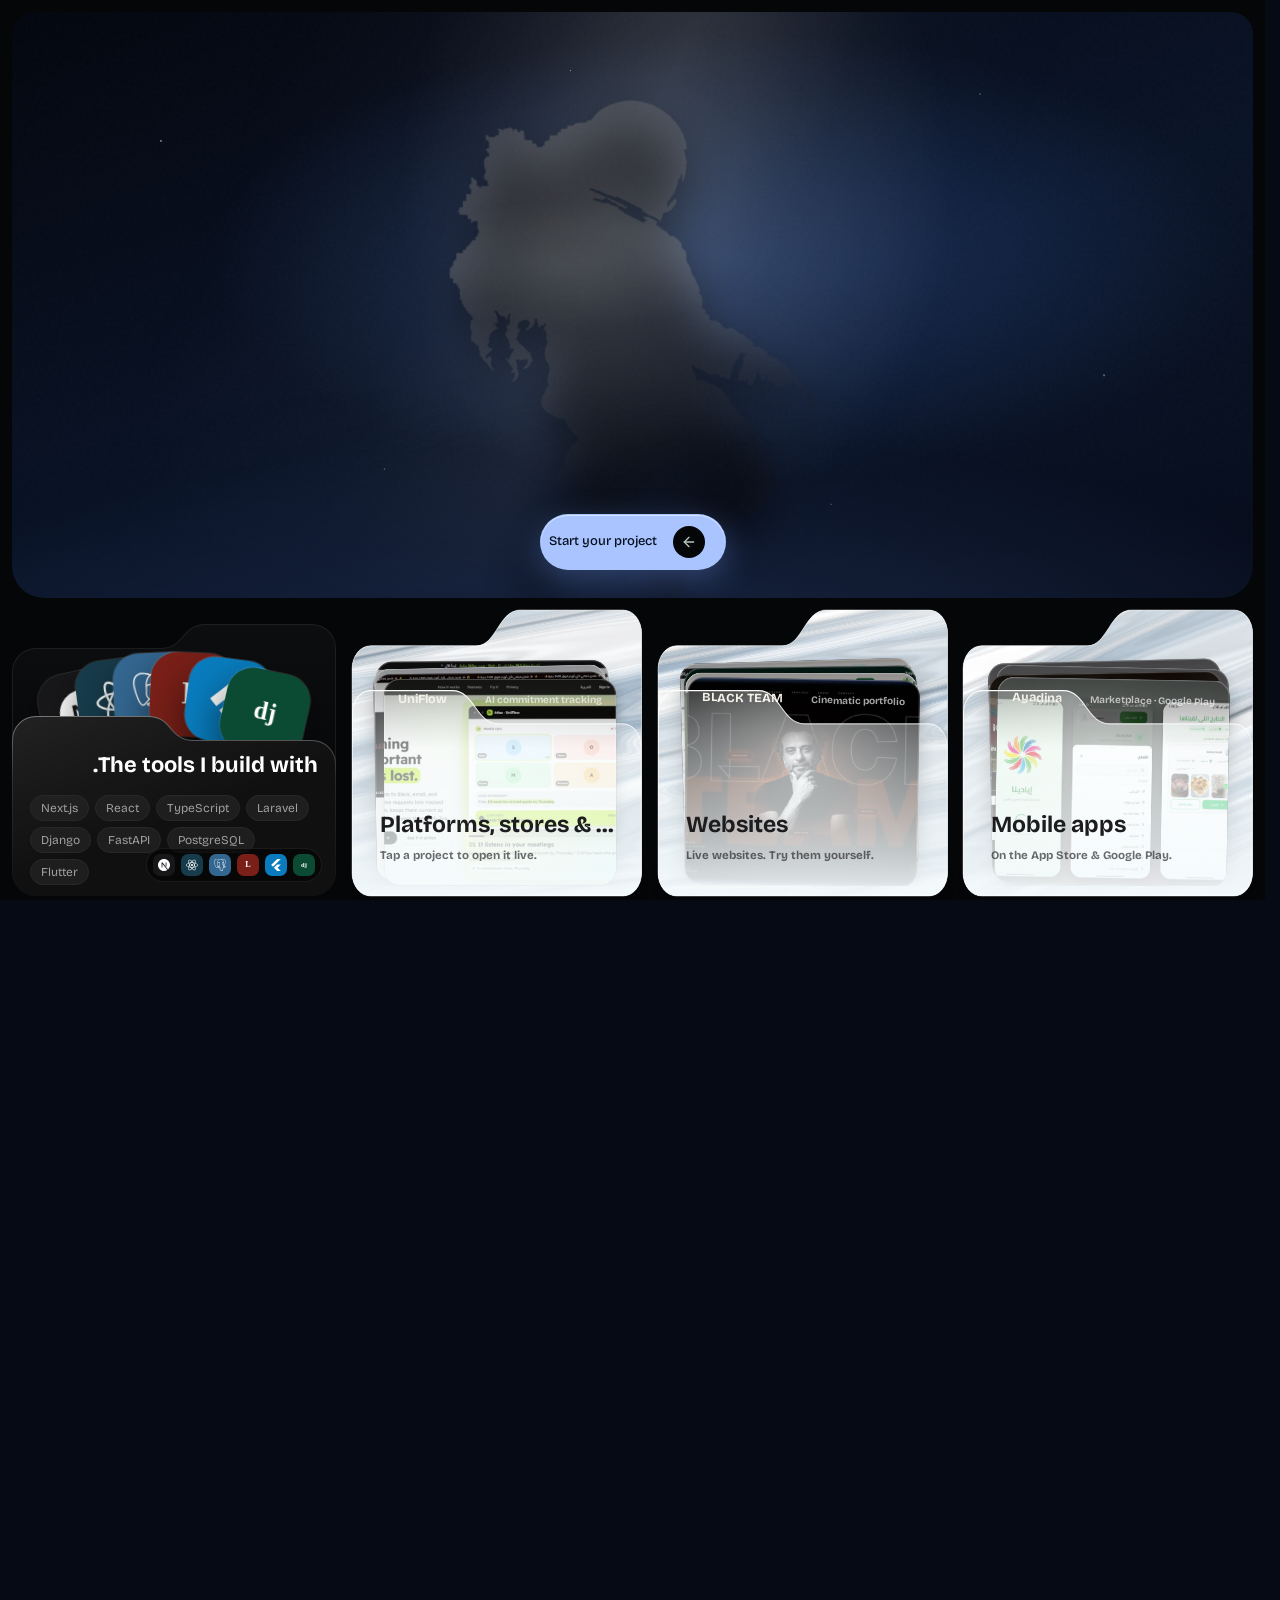
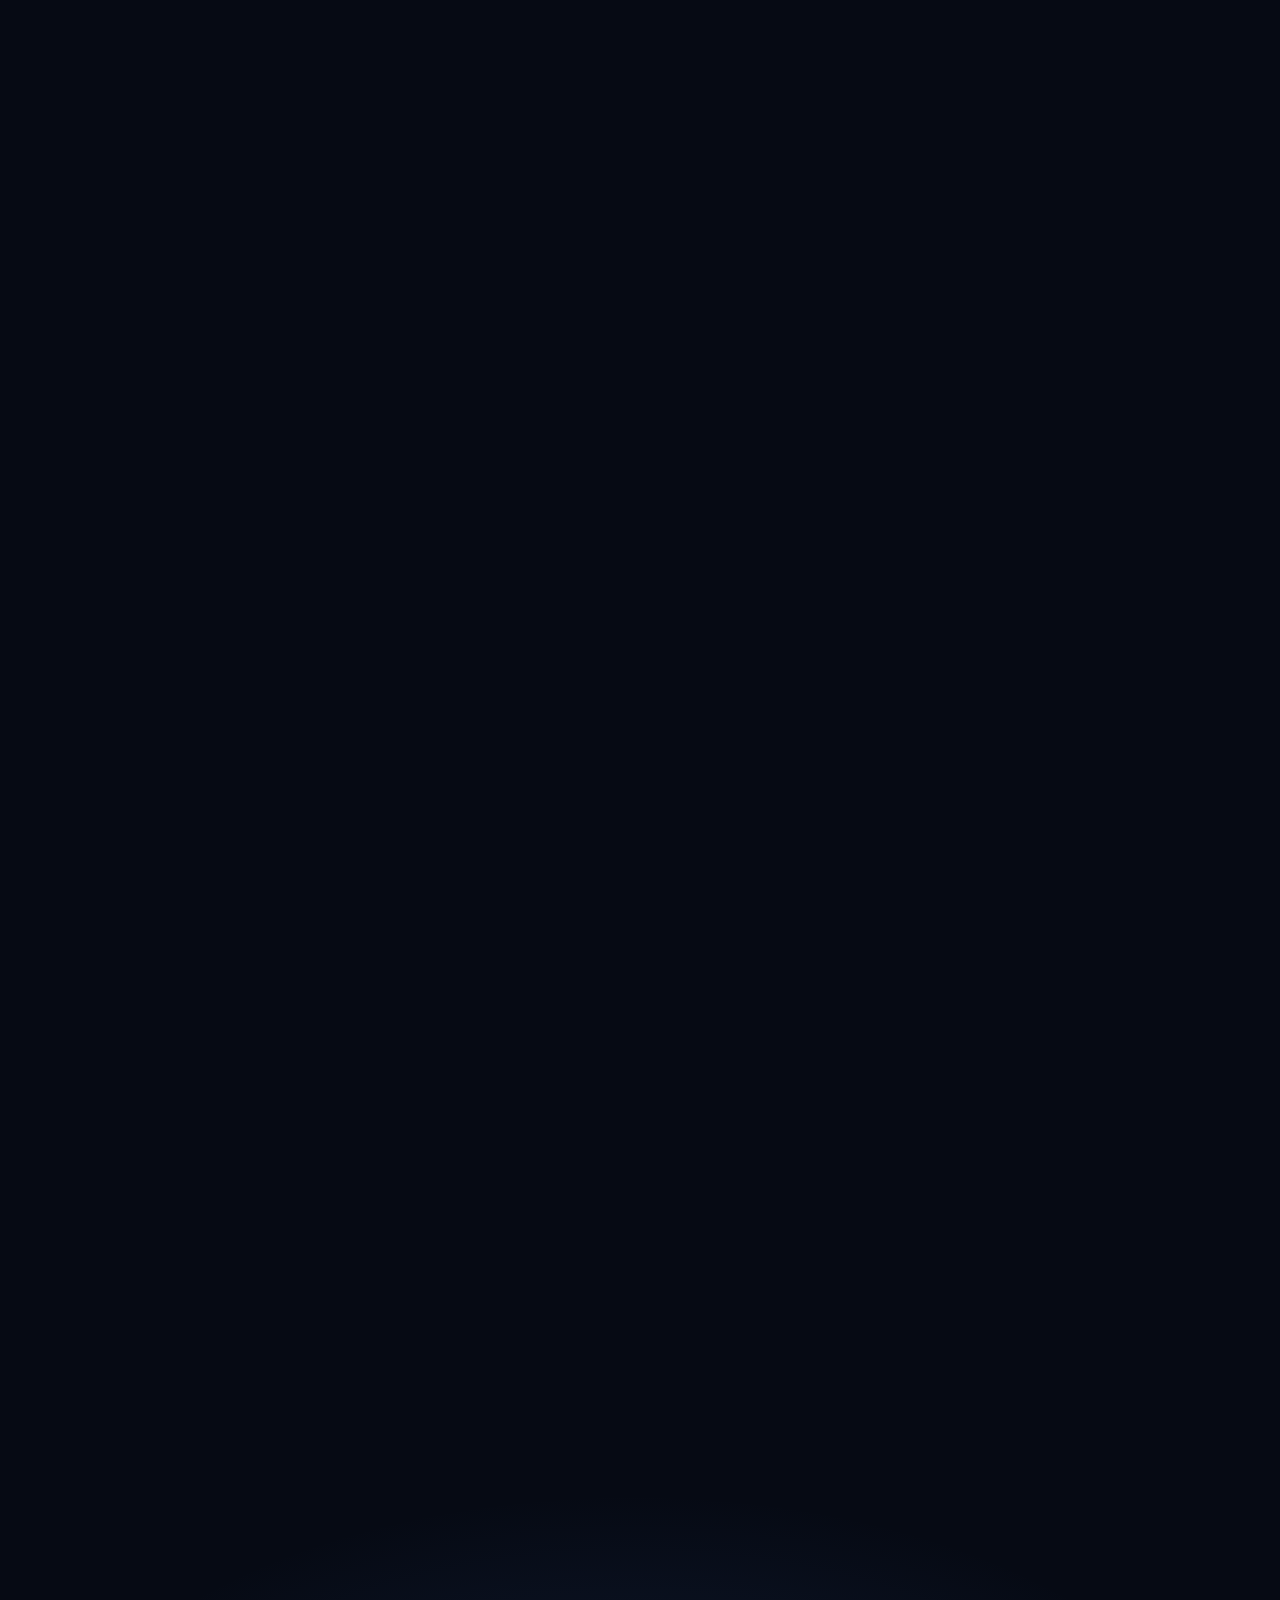
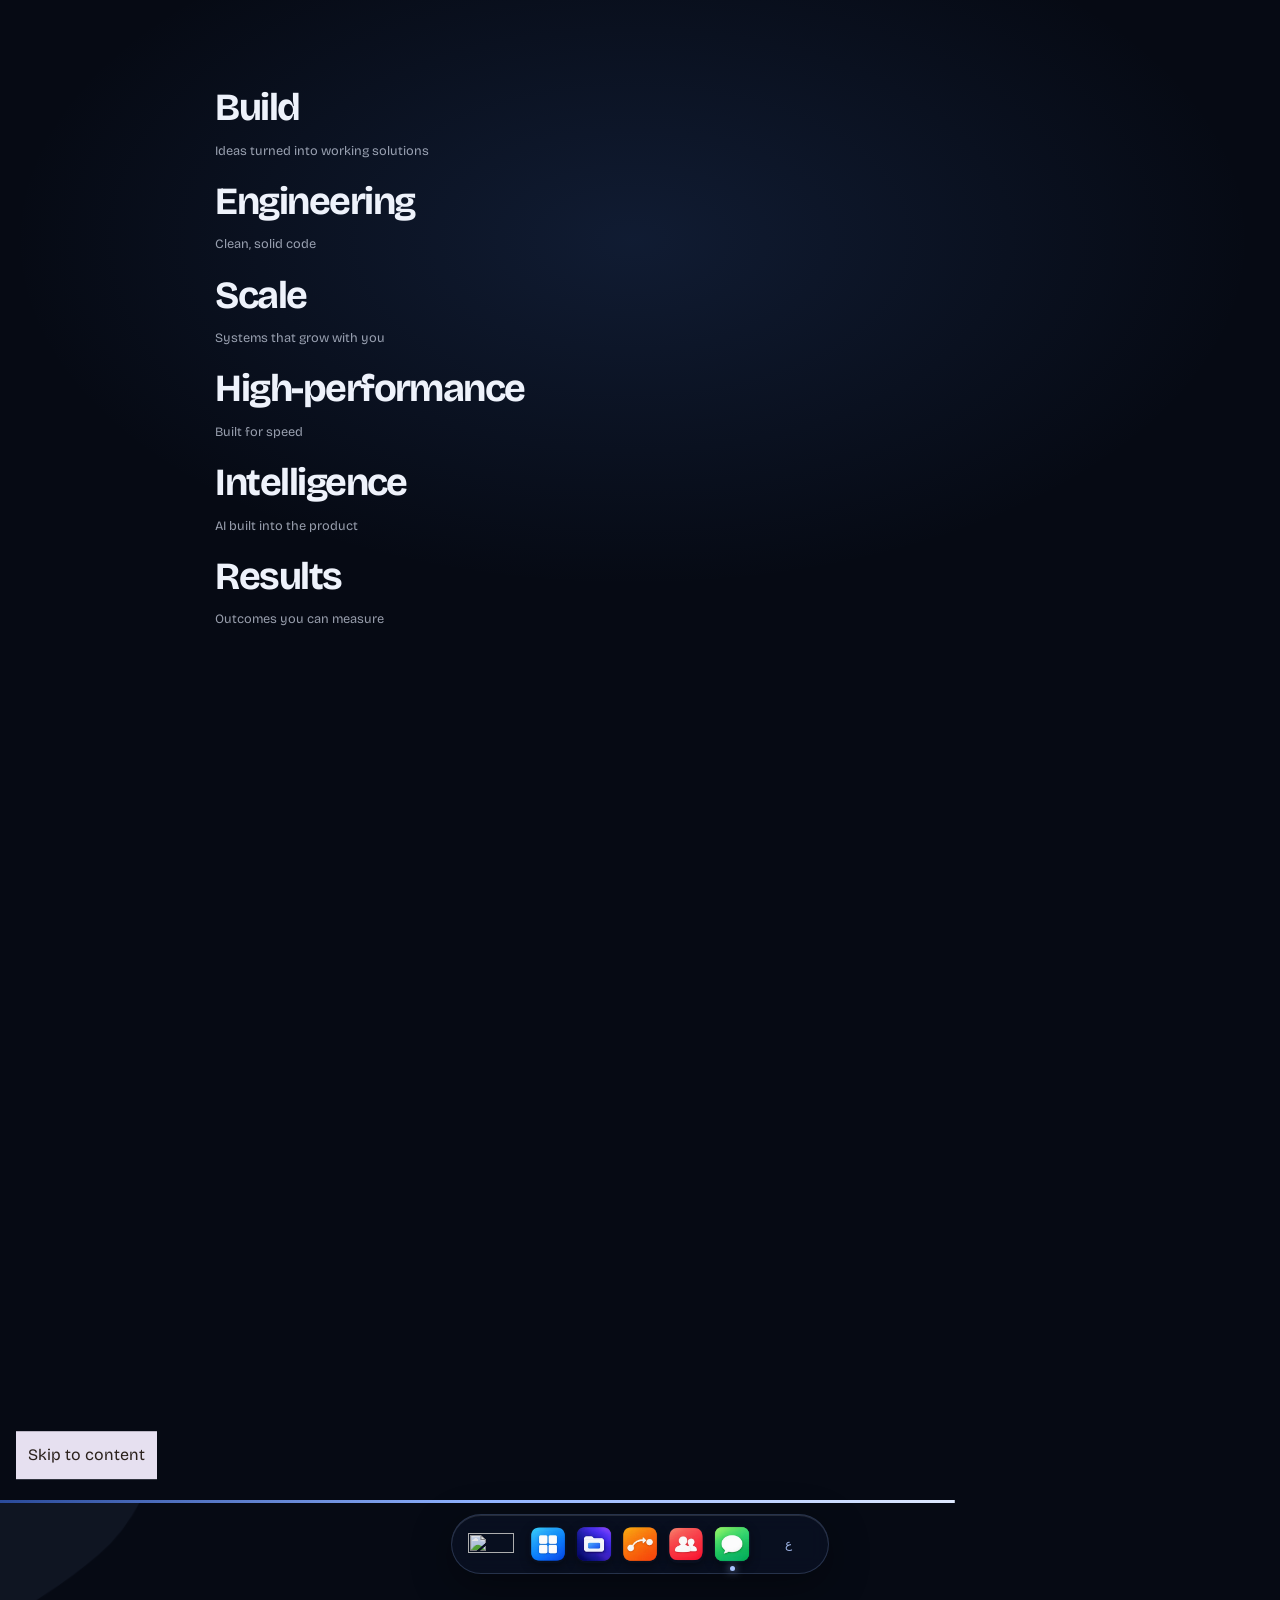
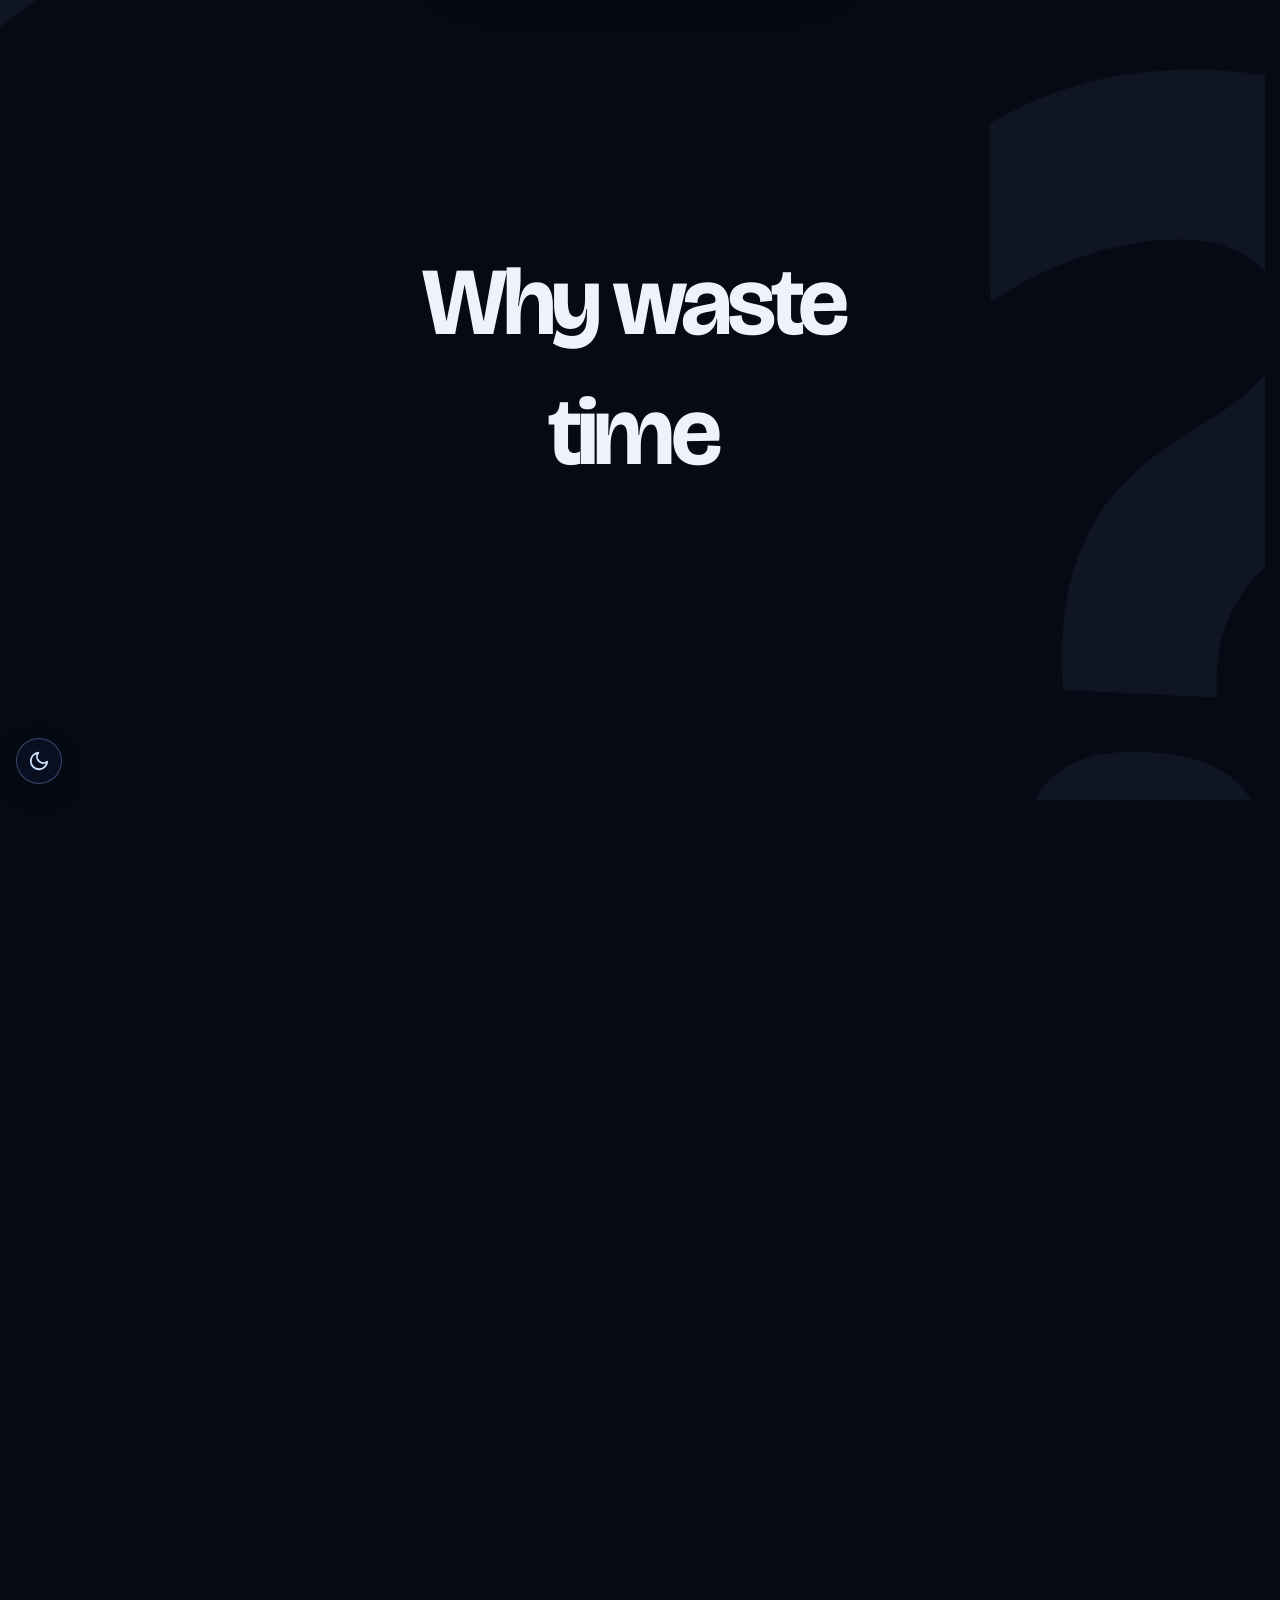
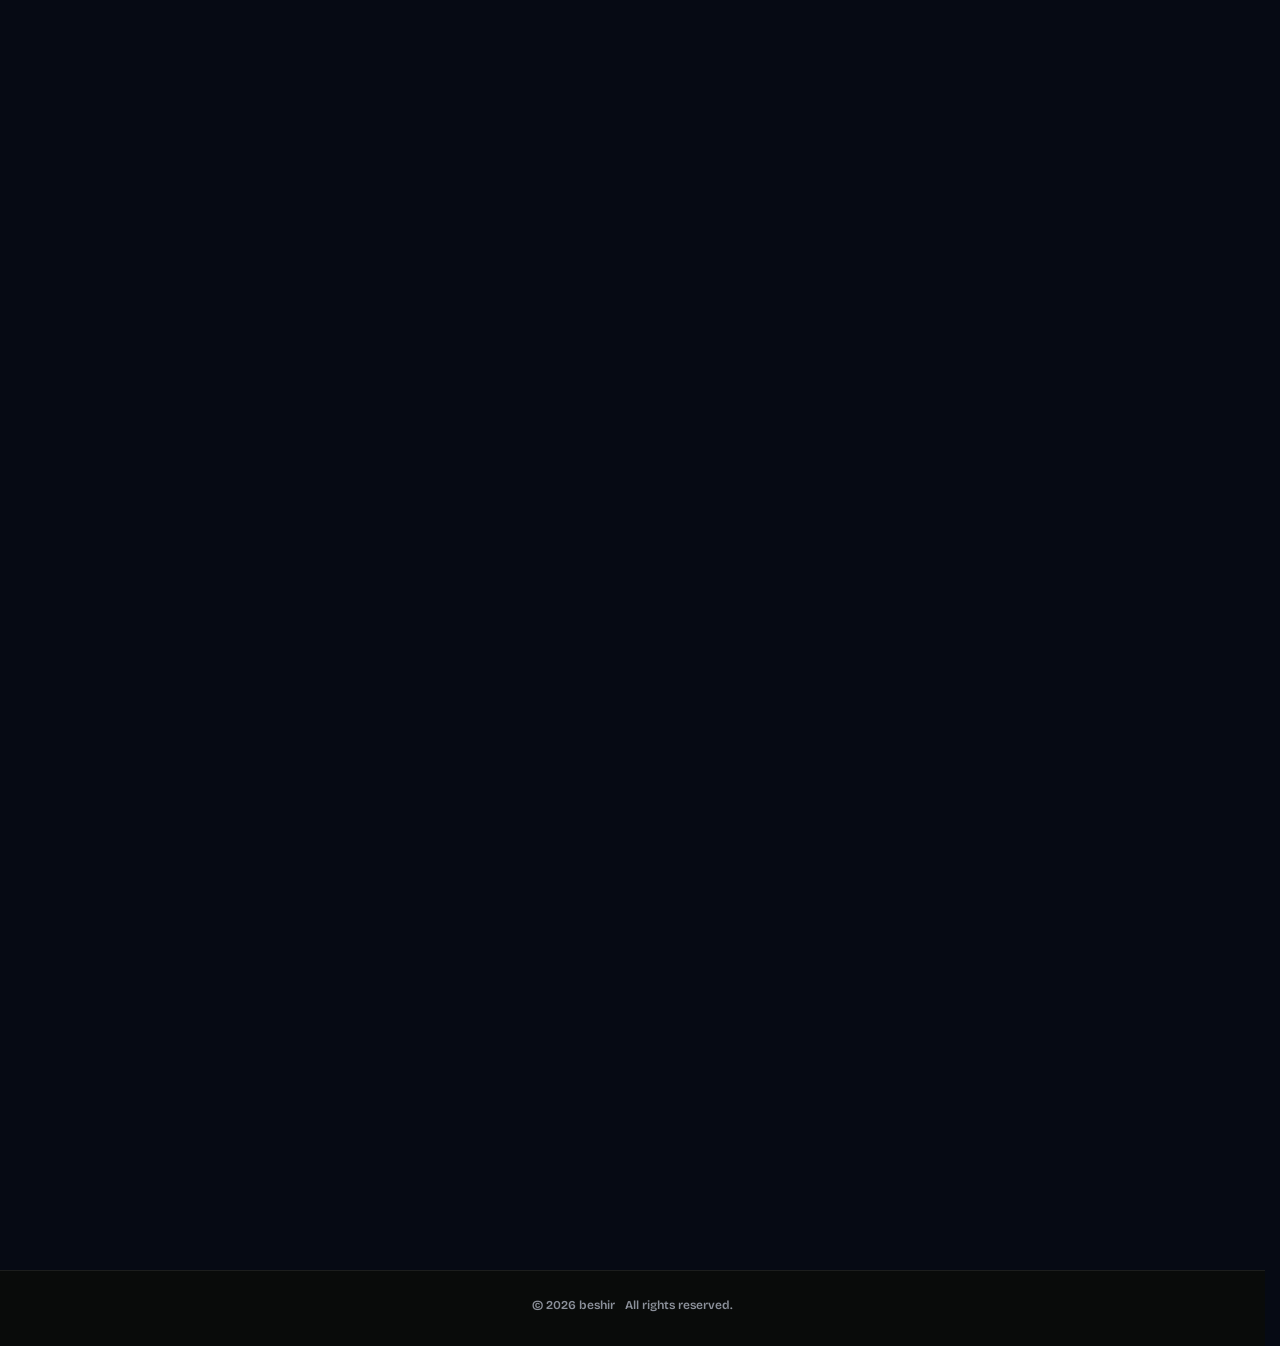
==== commit e4ae10f7: "Redesign: navy hero with silver astronaut, dark/light theme, new projects - Navy hero, new astronaut" ====
--- a/en/index.html
+++ b/en/index.html
@@ -1,1273 +1,1273 @@
-<!DOCTYPE html><html lang="en" dir="ltr"><head><meta charSet="utf-8"/><meta name="viewport" content="width=device-width, initial-scale=1"/><link rel="preload" href="/_next/static/immutable/media/42c0d1ff9eba2829_p.p.2dmi_tuk68pm4.woff2" as="font" crossorigin="" type="font/woff2"/><link rel="preload" href="/_next/static/immutable/media/thmanyahsans_Bold.p.0vi26u1p0-lts.woff2" as="font" crossorigin="" type="font/woff2"/><link rel="preload" href="/_next/static/immutable/media/thmanyahsans_Regular.p.0ip8ziwypg5ml.woff2" as="font" crossorigin="" type="font/woff2"/><link rel="preload" href="/_next/static/immutable/media/thmanyahserifdisplay_Bold-s.p.1z8tk29wt7u5k.woff2" as="font" crossorigin="" type="font/woff2"/><link rel="preload" as="image" imageSrcSet="/brand/beshir-white.png"/><link rel="preload" as="image" imageSrcSet="/brand/visor-portrait.webp" imageSizes="(max-width: 767px) 100vw, 54vw"/><link rel="stylesheet" href="/_next/static/immutable/chunks/3n-0oc0dphpsq.css" data-precedence="next"/><link rel="stylesheet" href="/_next/static/immutable/chunks/3j5yuuc7hpfak.css" data-precedence="next"/><link rel="preload" as="script" fetchPriority="low" href="/_next/static/immutable/chunks/3douyljdx_-l2.js"/><script src="/_next/static/immutable/chunks/0meshd4c712hl.js" async=""></script><script src="/_next/static/immutable/chunks/25ww-0owxi97m.js" async=""></script><script src="/_next/static/immutable/chunks/20xelqi0bxx4-.js" async=""></script><script src="/_next/static/immutable/chunks/turbopack-1byz1flvc-bu1.js" async=""></script><script src="/_next/static/immutable/chunks/00z4pmesk2f4f.js" async=""></script><script src="/_next/static/immutable/chunks/0ser05c71mg0_.js" async=""></script><script src="/_next/static/immutable/chunks/2fl-10sxxqne_.js" async=""></script><script src="/_next/static/immutable/chunks/3kck-fo_ocacz.js" async=""></script><script src="/_next/static/immutable/chunks/201ts4f0eubt2.js" async=""></script><title>Mohamed Beshir — Full Stack Software Engineer</title><meta name="description" content="Full Stack Software Engineer with 2+ years building SaaS platforms, RESTful APIs and mobile apps with Laravel, Django, FastAPI, React, Next.js and Flutter."/><meta name="robots" content="index, follow"/><meta property="og:title" content="Mohamed Beshir — Full Stack Software Engineer"/><meta property="og:description" content="Full Stack Software Engineer with 2+ years building SaaS platforms, RESTful APIs and mobile apps with Laravel, Django, FastAPI, React, Next.js and Flutter."/><meta property="og:site_name" content="beshir"/><meta property="og:locale" content="en_US"/><meta property="og:type" content="website"/><meta name="twitter:card" content="summary_large_image"/><meta name="twitter:title" content="Mohamed Beshir — Full Stack Software Engineer"/><meta name="twitter:description" content="Full Stack Software Engineer with 2+ years building SaaS platforms, RESTful APIs and mobile apps with Laravel, Django, FastAPI, React, Next.js and Flutter."/><link rel="icon" href="/icon.svg" type="image/svg+xml"/><link rel="icon" href="/icon.png" type="image/png" sizes="64x64"/><link rel="apple-touch-icon" href="/apple-touch-icon.png"/><meta name="theme-color" content="#0b0908"/><meta name="next-size-adjust" content=""/><script src="/_next/static/immutable/chunks/0c0hxoamwjsbw.js" noModule=""></script><link rel="canonical" href="https://muhamedbeshir.site/en"/><link rel="alternate" hreflang="ar" href="https://muhamedbeshir.site/"/><link rel="alternate" hreflang="en" href="https://muhamedbeshir.site/en"/><link rel="alternate" hreflang="x-default" href="https://muhamedbeshir.site/"/><meta property="og:url" content="https://muhamedbeshir.site/en"/><meta property="og:image" content="https://muhamedbeshir.site/brand/og-image.jpg"/><meta property="og:image:width" content="1200"/><meta property="og:image:height" content="630"/><meta name="twitter:image" content="https://muhamedbeshir.site/brand/og-image.jpg"/><script type="application/ld+json">{"@context":"https://schema.org","@type":"Person","name":"Mohamed Beshir","alternateName":["محمد بشير","Muhamed Beshir"],"jobTitle":"Full Stack Software Engineer","url":"https://muhamedbeshir.site/","email":"mailto:mbeshir011@gmail.com","telephone":"+201555556932","address":{"@type":"PostalAddress","addressLocality":"Cairo","addressCountry":"EG"},"sameAs":["https://linkedin.com/in/muhamed-b-antar","https://github.com/muhamedbeshir"]}</script><link rel="stylesheet" href="/beshir-theme.css"><script src="/beshir-theme.js" defer></script></head><body class="_26Ossq_variable Hz-EDq_variable P39Oya_variable w5WOra_variable Llaocq_variable"><div hidden=""><!--$--><!--/$--></div><script>(()=>{let t;try{t=localStorage.getItem('wahbrix-theme')}catch{}document.documentElement.dataset.theme=t==='dark'||t==='light'?t:matchMedia('(prefers-color-scheme: dark)').matches?'dark':'light'})()</script><div><a class="skip-link" href="#main">Skip to content</a><header class="site-header editorial-header"><div class="header-inner shell"><a class="brand" aria-label="beshir — Home" href="/en"><span class="brand-symbol"><img alt="" width="1774" height="887" decoding="async" data-nimg="1" style="color:transparent" srcSet="/brand/beshir-white.png 1x, /brand/beshir-white.png 2x" src="/brand/beshir-white.png"/></span><span>beshir</span></a><nav class="desktop-navigation" aria-label="Main navigation"><a class="nav-link notch-app notch-app-services" href="#identity" aria-label="Solutions"><span class="notch-app-tile"><img alt="" loading="eager" width="44" height="44" decoding="async" data-nimg="1" style="color:transparent" src="/brand/navigation/services-v2.webp"/></span><span class="notch-tooltip" aria-hidden="true">Solutions</span></a><a class="nav-link notch-app notch-app-work" href="#tools" aria-label="Tools"><span class="notch-app-tile"><img alt="" loading="eager" width="44" height="44" decoding="async" data-nimg="1" style="color:transparent" src="/brand/navigation/work-v2.webp"/></span><span class="notch-tooltip" aria-hidden="true">Tools</span></a><a class="nav-link notch-app notch-app-process" href="#approach" aria-label="How I work"><span class="notch-app-tile"><img alt="" loading="eager" width="44" height="44" decoding="async" data-nimg="1" style="color:transparent" src="/brand/navigation/process-v2.webp"/></span><span class="notch-tooltip" aria-hidden="true">How I work</span></a><a class="nav-link notch-app notch-app-about" href="#main" aria-label="beshir"><span class="notch-app-tile"><img alt="" loading="eager" width="44" height="44" decoding="async" data-nimg="1" style="color:transparent" src="/brand/navigation/about-v2.webp"/></span><span class="notch-tooltip" aria-hidden="true">beshir</span></a><a class="nav-link notch-app notch-app-contact" href="#why-wait" aria-label="Let&#x27;s talk"><span class="notch-app-tile"><img alt="" loading="eager" width="44" height="44" decoding="async" data-nimg="1" style="color:transparent" src="/brand/navigation/contact-v2.webp"/></span><span class="notch-tooltip" aria-hidden="true">Let&#x27;s talk</span></a></nav><a class="notch-language" href="/" hrefLang="ar" lang="ar" aria-label="التبديل إلى العربية">ع</a></div></header><main id="main"><div class="opening-flow"><section class="forge-hero" aria-labelledby="hero-title"><div class="forge-stage"><div class="hero-pebble-texture" aria-hidden="true"></div><div class="hero-studio-light" aria-hidden="true"></div><div class="forge-horizon" aria-hidden="true"></div><h1 id="hero-title" class="forge-title forge-name-title" aria-label="Mohamed Beshir"><span class="forge-title-top"><span class="forge-title-scroll"><span class="forge-title-word">Mohamed</span></span></span><span class="forge-title-bottom"><span class="forge-title-scroll"><span class="forge-title-word">Beshir</span></span></span></h1><div class="forge-art forge-restored-art forge-portrait-art"><div class="forge-art-scroll"><div class="forge-art-inner"><div class="portrait-depth-surface"><span class="portrait-cast-shadow" aria-hidden="true"></span><img alt="" width="1245" height="1263" decoding="async" data-nimg="1" class="forge-image" style="color:transparent" sizes="(max-width: 767px) 100vw, 54vw" srcSet="/brand/visor-portrait.webp 384w, /brand/visor-portrait.webp 640w, /brand/visor-portrait.webp 750w, /brand/visor-portrait.webp 828w, /brand/visor-portrait.webp 1080w, /brand/visor-portrait.webp 1200w, /brand/visor-portrait.webp 1920w, /brand/visor-portrait.webp 2048w, /brand/visor-portrait.webp 3840w" src="/brand/visor-portrait.webp"/><span class="portrait-diffuse-light" aria-hidden="true"></span><span class="portrait-specular-light" aria-hidden="true"></span></div></div></div></div><a class="primary-action hero-bottom-cta" aria-label="Start your project" href="#why-wait"><span class="nav-label">Start your project</span><span class="project-action-icon" aria-hidden="true"><svg xmlns="http://www.w3.org/2000/svg" width="16" height="16" viewBox="0 0 24 24" fill="none" stroke="currentColor" stroke-width="2" stroke-linecap="round" stroke-linejoin="round" class="lucide lucide-arrow-left" aria-hidden="true"><path d="m12 19-7-7 7-7"></path><path d="M19 12H5"></path></svg></span></a></div></section><section id="tools" class="hero-folder-row" aria-label="Tools, projects and your next idea"><div class="hero-technology-slot"><div role="button" tabindex="0" aria-expanded="false" aria-label="The tools I build with.: Next.js, React, TypeScript, Laravel, Django, FastAPI, PostgreSQL, Flutter" class="relative isolate h-[286px] w-full max-w-[420px] cursor-pointer select-none outline-none [-webkit-tap-highlight-color:transparent] focus-visible:rounded-3xl focus-visible:outline focus-visible:outline-1 focus-visible:outline-offset-4 hero-technology-folder" style="color:#ffffff;font-family:&#x27;Geist&#x27;, ui-sans-serif, system-ui, -apple-system, &#x27;Segoe UI&#x27;, Roboto, sans-serif;letter-spacing:-0.05em;outline-color:rgba(255,255,255,.4);opacity:0;transform:translateY(34px) scale(.92);transition:transform .9s cubic-bezier(.2,.8,.2,1), opacity .6s ease"><div class="pointer-events-none absolute left-[8%] right-[8%] top-10 -z-10 h-[200px] rounded-full opacity-80 blur-[18px]" style="background:radial-gradient(closest-side, rgba(255,255,255,.10), transparent)"></div><div data-icon-folder-back="true" class="absolute inset-x-0 bottom-0 top-[14px]" style="background:linear-gradient(180deg,rgba(255,255,255,.035),rgba(255,255,255,.008) 60%)"><svg class="pointer-events-none absolute inset-0 h-full w-full overflow-visible" aria-hidden="true"><path d="" fill="none" stroke="rgba(255,255,255,.07)" stroke-width="2"></path></svg></div><div class="pointer-events-none absolute inset-0" aria-hidden="true"><div data-icon-folder-tile="true" class="absolute left-1/2 top-[42px] -ml-[50.5px] h-[101px] w-[101px] rounded-[26px] [backface-visibility:hidden]" style="width:101px;height:101px;margin-left:-50.5px;opacity:0;transform:translate3d(-75.75px, 80px, 0);transition:transform 0.9s cubic-bezier(.2,.8,.2,1), opacity .5s;transition-delay:0.35s"><div class="pointer-events-auto relative h-full w-full rounded-[inherit]" style="transform:none;filter:none;transition:transform .45s cubic-bezier(.2,.8,.2,1), filter .3s ease"><div class="grid h-full w-full place-items-center overflow-hidden rounded-[inherit]" style="background:#171719;box-shadow:0 18px 40px rgba(0,0,0,.55), 0 0 0 1px rgba(255,255,255,.14)"><img alt="" loading="lazy" width="44" height="44" decoding="async" data-nimg="1" class="technology-folder-logo" style="color:transparent" src="/brand/technologies/nextdotjs.svg"/></div><span class="pointer-events-none absolute bottom-full left-1/2 mb-2.5 whitespace-nowrap rounded-full border px-2.5 py-1 text-xs font-medium leading-4 backdrop-blur-[8px]" style="background:rgba(0,0,0,.55);border-color:rgba(255,255,255,.08);color:#ffffff;opacity:0;transform:translateX(-50%) translateY(6px);transition:opacity .25s ease, transform .35s cubic-bezier(.2,.8,.2,1)">Next.js</span></div></div><div data-icon-folder-tile="true" class="absolute left-1/2 top-[42px] -ml-[50.5px] h-[101px] w-[101px] rounded-[26px] [backface-visibility:hidden]" style="width:101px;height:101px;margin-left:-50.5px;opacity:0;transform:translate3d(-45.449999999999996px, 80px, 0);transition:transform 0.9s cubic-bezier(.2,.8,.2,1), opacity .5s;transition-delay:0.43s"><div class="pointer-events-auto relative h-full w-full rounded-[inherit]" style="transform:none;filter:none;transition:transform .45s cubic-bezier(.2,.8,.2,1), filter .3s ease"><div class="grid h-full w-full place-items-center overflow-hidden rounded-[inherit]" style="background:#163b4b;box-shadow:0 18px 40px rgba(0,0,0,.55), 0 0 0 1px rgba(255,255,255,.14)"><img alt="" loading="lazy" width="44" height="44" decoding="async" data-nimg="1" class="technology-folder-logo" style="color:transparent" src="/brand/technologies/react.svg"/></div><span class="pointer-events-none absolute bottom-full left-1/2 mb-2.5 whitespace-nowrap rounded-full border px-2.5 py-1 text-xs font-medium leading-4 backdrop-blur-[8px]" style="background:rgba(0,0,0,.55);border-color:rgba(255,255,255,.08);color:#ffffff;opacity:0;transform:translateX(-50%) translateY(6px);transition:opacity .25s ease, transform .35s cubic-bezier(.2,.8,.2,1)">React</span></div></div><div data-icon-folder-tile="true" class="absolute left-1/2 top-[42px] -ml-[50.5px] h-[101px] w-[101px] rounded-[26px] [backface-visibility:hidden]" style="width:101px;height:101px;margin-left:-50.5px;opacity:0;transform:translate3d(-15.149999999999999px, 80px, 0);transition:transform 0.9s cubic-bezier(.2,.8,.2,1), opacity .5s;transition-delay:0.51s"><div class="pointer-events-auto relative h-full w-full rounded-[inherit]" style="transform:none;filter:none;transition:transform .45s cubic-bezier(.2,.8,.2,1), filter .3s ease"><div class="grid h-full w-full place-items-center overflow-hidden rounded-[inherit]" style="background:#336791;box-shadow:0 18px 40px rgba(0,0,0,.55), 0 0 0 1px rgba(255,255,255,.14)"><img alt="" loading="lazy" width="44" height="44" decoding="async" data-nimg="1" class="technology-folder-logo" style="color:transparent" src="/brand/technologies/postgresql.svg"/></div><span class="pointer-events-none absolute bottom-full left-1/2 mb-2.5 whitespace-nowrap rounded-full border px-2.5 py-1 text-xs font-medium leading-4 backdrop-blur-[8px]" style="background:rgba(0,0,0,.55);border-color:rgba(255,255,255,.08);color:#ffffff;opacity:0;transform:translateX(-50%) translateY(6px);transition:opacity .25s ease, transform .35s cubic-bezier(.2,.8,.2,1)">PostgreSQL</span></div></div><div data-icon-folder-tile="true" class="absolute left-1/2 top-[42px] -ml-[50.5px] h-[101px] w-[101px] rounded-[26px] [backface-visibility:hidden]" style="width:101px;height:101px;margin-left:-50.5px;opacity:0;transform:translate3d(15.149999999999999px, 80px, 0);transition:transform 0.9s cubic-bezier(.2,.8,.2,1), opacity .5s;transition-delay:0.59s"><div class="pointer-events-auto relative h-full w-full rounded-[inherit]" style="transform:none;filter:none;transition:transform .45s cubic-bezier(.2,.8,.2,1), filter .3s ease"><div class="grid h-full w-full place-items-center overflow-hidden rounded-[inherit]" style="background:#7a1f17;box-shadow:0 18px 40px rgba(0,0,0,.55), 0 0 0 1px rgba(255,255,255,.14)"><img alt="" loading="lazy" width="44" height="44" decoding="async" data-nimg="1" class="technology-folder-logo" style="color:transparent" src="/brand/technologies/laravel.svg"/></div><span class="pointer-events-none absolute bottom-full left-1/2 mb-2.5 whitespace-nowrap rounded-full border px-2.5 py-1 text-xs font-medium leading-4 backdrop-blur-[8px]" style="background:rgba(0,0,0,.55);border-color:rgba(255,255,255,.08);color:#ffffff;opacity:0;transform:translateX(-50%) translateY(6px);transition:opacity .25s ease, transform .35s cubic-bezier(.2,.8,.2,1)">Laravel</span></div></div><div data-icon-folder-tile="true" class="absolute left-1/2 top-[42px] -ml-[50.5px] h-[101px] w-[101px] rounded-[26px] [backface-visibility:hidden]" style="width:101px;height:101px;margin-left:-50.5px;opacity:0;transform:translate3d(45.449999999999996px, 80px, 0);transition:transform 0.9s cubic-bezier(.2,.8,.2,1), opacity .5s;transition-delay:0.6699999999999999s"><div class="pointer-events-auto relative h-full w-full rounded-[inherit]" style="transform:none;filter:none;transition:transform .45s cubic-bezier(.2,.8,.2,1), filter .3s ease"><div class="grid h-full w-full place-items-center overflow-hidden rounded-[inherit]" style="background:#087cbe;box-shadow:0 18px 40px rgba(0,0,0,.55), 0 0 0 1px rgba(255,255,255,.14)"><img alt="" loading="lazy" width="44" height="44" decoding="async" data-nimg="1" class="technology-folder-logo" style="color:transparent" src="/brand/technologies/flutter.svg"/></div><span class="pointer-events-none absolute bottom-full left-1/2 mb-2.5 whitespace-nowrap rounded-full border px-2.5 py-1 text-xs font-medium leading-4 backdrop-blur-[8px]" style="background:rgba(0,0,0,.55);border-color:rgba(255,255,255,.08);color:#ffffff;opacity:0;transform:translateX(-50%) translateY(6px);transition:opacity .25s ease, transform .35s cubic-bezier(.2,.8,.2,1)">Flutter</span></div></div><div data-icon-folder-tile="true" class="absolute left-1/2 top-[42px] -ml-[50.5px] h-[101px] w-[101px] rounded-[26px] [backface-visibility:hidden]" style="width:101px;height:101px;margin-left:-50.5px;opacity:0;transform:translate3d(75.75px, 80px, 0);transition:transform 0.9s cubic-bezier(.2,.8,.2,1), opacity .5s;transition-delay:0.75s"><div class="pointer-events-auto relative h-full w-full rounded-[inherit]" style="transform:none;filter:none;transition:transform .45s cubic-bezier(.2,.8,.2,1), filter .3s ease"><div class="grid h-full w-full place-items-center overflow-hidden rounded-[inherit]" style="background:#0c4b33;box-shadow:0 18px 40px rgba(0,0,0,.55), 0 0 0 1px rgba(255,255,255,.14)"><img alt="" loading="lazy" width="44" height="44" decoding="async" data-nimg="1" class="technology-folder-logo" style="color:transparent" src="/brand/technologies/django.svg"/></div><span class="pointer-events-none absolute bottom-full left-1/2 mb-2.5 whitespace-nowrap rounded-full border px-2.5 py-1 text-xs font-medium leading-4 backdrop-blur-[8px]" style="background:rgba(0,0,0,.55);border-color:rgba(255,255,255,.08);color:#ffffff;opacity:0;transform:translateX(-50%) translateY(6px);transition:opacity .25s ease, transform .35s cubic-bezier(.2,.8,.2,1)">Django</span></div></div></div><div data-icon-folder-front="true" class="absolute inset-x-0 bottom-0 h-[180px] overflow-hidden" style="background:linear-gradient(160deg,rgba(255,255,255,.09),rgba(255,255,255,.015) 55%),#0c0c0c;transform:none;transition:transform .6s cubic-bezier(.2,.8,.2,1)"><svg class="pointer-events-none absolute inset-0 h-full w-full overflow-visible" aria-hidden="true"><defs><linearGradient id="edge-_R_1j2nmivb_" x1="0" y1="0" x2="0" y2="1"><stop offset="0" stop-color="rgba(255,255,255,.38)"></stop><stop offset=".35" stop-color="rgba(255,255,255,.1)"></stop><stop offset="1" stop-color="rgba(255,255,255,0)"></stop></linearGradient></defs><path d="" fill="none" stroke="url(#edge-_R_1j2nmivb_)" stroke-width="2"></path></svg><h3 class="m-0 px-[18px] pt-[34px] text-xl font-medium leading-[26px]">The tools I build with.</h3><div data-icon-folder-tags="true" class="mx-[18px] mt-3.5 flex flex-wrap gap-1.5"><span data-icon-folder-tag="true" dir="ltr" class="inline-flex min-h-6 items-center whitespace-nowrap rounded-full border px-2.5 py-0.5 text-xs leading-5" style="background:rgba(36,36,36,.7);border-color:#282828;color:#9f9f9f;transition:border-color .25s ease, color .25s ease">Next.js</span><span data-icon-folder-tag="true" dir="ltr" class="inline-flex min-h-6 items-center whitespace-nowrap rounded-full border px-2.5 py-0.5 text-xs leading-5" style="background:rgba(36,36,36,.7);border-color:#282828;color:#9f9f9f;transition:border-color .25s ease, color .25s ease">React</span><span data-icon-folder-tag="true" dir="ltr" class="inline-flex min-h-6 items-center whitespace-nowrap rounded-full border px-2.5 py-0.5 text-xs leading-5" style="background:rgba(36,36,36,.7);border-color:#282828;color:#9f9f9f;transition:border-color .25s ease, color .25s ease">TypeScript</span><span data-icon-folder-tag="true" dir="ltr" class="inline-flex min-h-6 items-center whitespace-nowrap rounded-full border px-2.5 py-0.5 text-xs leading-5" style="background:rgba(36,36,36,.7);border-color:#282828;color:#9f9f9f;transition:border-color .25s ease, color .25s ease">Laravel</span><span data-icon-folder-tag="true" dir="ltr" class="inline-flex min-h-6 items-center whitespace-nowrap rounded-full border px-2.5 py-0.5 text-xs leading-5" style="background:rgba(36,36,36,.7);border-color:#282828;color:#9f9f9f;transition:border-color .25s ease, color .25s ease">Django</span><span data-icon-folder-tag="true" dir="ltr" class="inline-flex min-h-6 items-center whitespace-nowrap rounded-full border px-2.5 py-0.5 text-xs leading-5" style="background:rgba(36,36,36,.7);border-color:#282828;color:#9f9f9f;transition:border-color .25s ease, color .25s ease">FastAPI</span><span data-icon-folder-tag="true" dir="ltr" class="inline-flex min-h-6 items-center whitespace-nowrap rounded-full border px-2.5 py-0.5 text-xs leading-5" style="background:rgba(36,36,36,.7);border-color:#282828;color:#9f9f9f;transition:border-color .25s ease, color .25s ease">PostgreSQL</span><span data-icon-folder-tag="true" dir="ltr" class="inline-flex min-h-6 items-center whitespace-nowrap rounded-full border px-2.5 py-0.5 text-xs leading-5" style="background:rgba(36,36,36,.7);border-color:#282828;color:#9f9f9f;transition:border-color .25s ease, color .25s ease">Flutter</span></div><span class="absolute bottom-3.5 right-3.5 flex h-[34px] items-center gap-1.5 rounded-full border px-1.5" style="background:rgba(0,0,0,.55);border-color:rgba(255,255,255,.08)" aria-hidden="true"><span class="block h-[22px] w-[22px] overflow-hidden rounded-[7px]"><span class="grid h-full w-full place-items-center [&amp;_svg]:h-[60%] [&amp;_svg]:w-[60%]" style="background:#171719"><img alt="" loading="lazy" width="44" height="44" decoding="async" data-nimg="1" class="technology-folder-logo" style="color:transparent" src="/brand/technologies/nextdotjs.svg"/></span></span><span class="block h-[22px] w-[22px] overflow-hidden rounded-[7px]"><span class="grid h-full w-full place-items-center [&amp;_svg]:h-[60%] [&amp;_svg]:w-[60%]" style="background:#163b4b"><img alt="" loading="lazy" width="44" height="44" decoding="async" data-nimg="1" class="technology-folder-logo" style="color:transparent" src="/brand/technologies/react.svg"/></span></span><span class="block h-[22px] w-[22px] overflow-hidden rounded-[7px]"><span class="grid h-full w-full place-items-center [&amp;_svg]:h-[60%] [&amp;_svg]:w-[60%]" style="background:#336791"><img alt="" loading="lazy" width="44" height="44" decoding="async" data-nimg="1" class="technology-folder-logo" style="color:transparent" src="/brand/technologies/postgresql.svg"/></span></span><span class="block h-[22px] w-[22px] overflow-hidden rounded-[7px]"><span class="grid h-full w-full place-items-center [&amp;_svg]:h-[60%] [&amp;_svg]:w-[60%]" style="background:#7a1f17"><img alt="" loading="lazy" width="44" height="44" decoding="async" data-nimg="1" class="technology-folder-logo" style="color:transparent" src="/brand/technologies/laravel.svg"/></span></span><span class="block h-[22px] w-[22px] overflow-hidden rounded-[7px]"><span class="grid h-full w-full place-items-center [&amp;_svg]:h-[60%] [&amp;_svg]:w-[60%]" style="background:#087cbe"><img alt="" loading="lazy" width="44" height="44" decoding="async" data-nimg="1" class="technology-folder-logo" style="color:transparent" src="/brand/technologies/flutter.svg"/></span></span><span class="block h-[22px] w-[22px] overflow-hidden rounded-[7px]"><span class="grid h-full w-full place-items-center [&amp;_svg]:h-[60%] [&amp;_svg]:w-[60%]" style="background:#0c4b33"><img alt="" loading="lazy" width="44" height="44" decoding="async" data-nimg="1" class="technology-folder-logo" style="color:transparent" src="/brand/technologies/django.svg"/></span></span></span></div></div></div><div class="hero-folder-slot"><div class="gf-root hero-glass-folder" data-tone="light" data-entered="true" data-place="bottom-left" style="width:340px;height:326px"><style>
-.gf-root {
-  --gf-px: 0;
-  --gf-py: 0;
-  --gf-ease: cubic-bezier(.2, .8, .2, 1);
-  --gf-spring: cubic-bezier(.34, 1.36, .5, 1);
-  --gf-hinge: 0deg;
-  --gf-lift: 42px;
-  --gf-spread: 0px;
-  --gf-fan: 0deg;
-  --gf-stack: 15px;
-  --gf-ink: #141416;
-  --gf-ink-soft: rgba(20, 20, 22, .55);
-  position: relative;
-  display: inline-block;
-  flex: none;
-  vertical-align: top;
-  font-family: ui-sans-serif, system-ui, -apple-system, "SF Pro Text", "Segoe UI", Roboto, "Helvetica Neue", Arial, sans-serif;
-  -webkit-font-smoothing: antialiased;
-  -webkit-tap-highlight-color: transparent;
-  isolation: isolate;
-}
-.gf-root[data-tone="dark"] { --gf-ink: #f5f5f7; --gf-ink-soft: rgba(245, 245, 247, .58); }
-.gf-root:hover, .gf-root:focus-within { --gf-hinge: -11deg; --gf-lift: -34px; --gf-spread: 8px; --gf-fan: 1.4deg; --gf-stack: 10px; }
-.gf-root[data-open] { --gf-hinge: -24deg; --gf-lift: -96px; --gf-spread: 40px; --gf-fan: 5deg; --gf-stack: 30px; }
-
-.gf-stage {
-  position: absolute;
-  left: 0;
-  top: 0;
-  width: 340px;
-  height: 272px;
-  transform-origin: 0 0;
-}
-.gf-tilt {
-  position: absolute;
-  inset: 0;
-  transform: perspective(1400px) rotateX(calc(var(--gf-py) * -3deg)) rotateY(calc(var(--gf-px) * 4deg));
-  transition: transform .9s var(--gf-ease);
-}
-
-.gf-shadow {
-  position: absolute;
-  left: 18px;
-  right: 18px;
-  bottom: -6px;
-  height: 60px;
-  border-radius: 40px;
-  background: rgba(16, 18, 24, .34);
-  filter: blur(22px);
-  transform: translateX(calc(var(--gf-px) * -8px));
-  transition: transform .9s var(--gf-ease), opacity .9s var(--gf-ease);
-}
-.gf-root[data-tone="dark"] .gf-shadow { background: rgba(0, 0, 0, .62); }
-
-.gf-back {
-  position: absolute;
-  inset: 0;
-  overflow: hidden;
-  background: linear-gradient(180deg, #f3f3f4 0%, #e3e3e6 100%);
-}
-.gf-root[data-tone="dark"] .gf-back { background: linear-gradient(180deg, #2a2a2e 0%, #121214 100%); }
-.gf-art {
-  position: absolute;
-  left: -12px;
-  top: -12px;
-  max-width: none;
-  object-fit: cover;
-  transform: translate(calc(var(--gf-px) * -7px), calc(var(--gf-py) * -6px)) scale(1.02);
-  transition: transform 1.1s var(--gf-ease), opacity 1.2s var(--gf-ease), filter 1.2s var(--gf-ease);
-}
-canvas.gf-art { opacity: 0; filter: blur(14px) saturate(.6); }
-canvas.gf-art[data-ready] { opacity: 1; filter: none; }
-.gf-back-sheen {
-  position: absolute;
-  inset: 0;
-  background:
-    linear-gradient(180deg, rgba(255, 255, 255, .22) 0%, rgba(255, 255, 255, 0) 22%),
-    radial-gradient(120% 80% at 80% 0%, rgba(255, 255, 255, .16), rgba(255, 255, 255, 0) 60%);
-  pointer-events: none;
-}
-
-.gf-rim {
-  position: absolute;
-  left: 0;
-  top: 0;
-  max-width: none;
-  overflow: visible;
-  pointer-events: none;
-  fill: none;
-}
-.gf-back-rim { width: 340px; height: 272px; }
-.gf-back-rim path { stroke: rgba(255, 255, 255, .45); stroke-width: 1; }
-.gf-root[data-tone="dark"] .gf-back-rim path { stroke: rgba(255, 255, 255, .16); }
-
-/* ---- files ---------------------------------------------------------------- */
-.gf-files {
-  position: absolute;
-  inset: 0;
-  z-index: 5;
-  pointer-events: none;
-  /* nothing hangs out of the bottom of the pocket, however tall the stack */
-  clip-path: inset(-400px -400px 10px -400px);
-}
-.gf-sheet-slot { display: contents; }
-.gf-sheet {
-  all: unset;
-  box-sizing: border-box;
-  position: absolute;
-  left: 34px;
-  top: 96px;
-  width: 272px;
-  height: 184px;
-  border-radius: 16px;
-  overflow: hidden;
-  cursor: pointer;
-  pointer-events: auto;
-  background: linear-gradient(180deg, #ffffff 0%, #f2f2f0 100%);
-  box-shadow:
-    inset 0 1px 0 rgba(255, 255, 255, .9),
-    0 0 0 .5px rgba(0, 0, 0, .1),
-    0 10px 26px -8px rgba(10, 12, 20, .28);
-  transform-origin: 50% 100%;
-  transform:
-    translate(calc(var(--gf-jx) + var(--gf-slot) * var(--gf-spread)), calc(var(--gf-lift) + var(--gf-depth) * var(--gf-stack) * -1))
-    rotate(calc(var(--gf-jr) + var(--gf-slot) * var(--gf-fan)));
-  transition:
-    transform .75s var(--gf-spring) calc(var(--gf-depth) * 40ms),
-    box-shadow .4s var(--gf-ease),
-    translate .9s var(--gf-ease),
-    opacity .9s var(--gf-ease);
-}
-.gf-root[data-tone="dark"] .gf-sheet { background: linear-gradient(180deg, #2c2c30 0%, #1c1c1f 100%); box-shadow: inset 0 1px 0 rgba(255, 255, 255, .14), 0 0 0 .5px rgba(255, 255, 255, .08), 0 12px 28px -8px rgba(0, 0, 0, .7); }
-.gf-sheet--art { background: #1a1a1d; }
-.gf-root[data-open] .gf-sheet:hover,
-.gf-root[data-open] .gf-sheet:focus-visible {
-  transform:
-    translate(calc(var(--gf-jx) + var(--gf-slot) * var(--gf-spread)), calc(var(--gf-lift) + var(--gf-depth) * var(--gf-stack) * -1 - 18px))
-    rotate(calc(var(--gf-slot) * var(--gf-fan) * .6));
-  box-shadow: inset 0 1px 0 rgba(255, 255, 255, .9), 0 0 0 .5px rgba(0, 0, 0, .1), 0 22px 40px -12px rgba(10, 12, 20, .42);
-  transition-delay: 0s;
-}
-.gf-sheet:focus-visible { outline: 2px solid #4c8dff; outline-offset: 2px; }
-.gf-sheet-art {
-  position: absolute;
-  left: 0;
-  top: 0;
-  width: 272px;
-  height: 184px;
-  max-width: none;
-  object-fit: cover;
-  transition: opacity .9s var(--gf-ease), filter .9s var(--gf-ease);
-}
-canvas.gf-sheet-art { opacity: 0; filter: blur(10px); }
-canvas.gf-sheet-art[data-ready] { opacity: 1; filter: none; }
-.gf-sheet--art::after {
-  content: "";
-  position: absolute;
-  inset: 0;
-  border-radius: inherit;
-  background: linear-gradient(180deg, rgba(0, 0, 0, .42) 0%, rgba(0, 0, 0, 0) 34%);
-  box-shadow: inset 0 0 0 1px rgba(255, 255, 255, .2);
-  pointer-events: none;
-}
-.gf-sheet-head {
-  position: absolute;
-  left: 14px;
-  right: 14px;
-  top: 11px;
-  z-index: 1;
-  display: flex;
-  align-items: baseline;
-  justify-content: space-between;
-  gap: 10px;
-  white-space: nowrap;
-}
-.gf-sheet-name {
-  overflow: hidden;
-  text-overflow: ellipsis;
-  font-size: 12.5px;
-  font-weight: 560;
-  letter-spacing: -.005em;
-  color: #18181b;
-}
-.gf-sheet-meta {
-  flex: none;
-  font-family: ui-monospace, "SF Mono", SFMono-Regular, Menlo, Consolas, monospace;
-  font-size: 10px;
-  letter-spacing: .02em;
-  color: rgba(24, 24, 27, .5);
-}
-.gf-root[data-tone="dark"] .gf-sheet-name, .gf-sheet--art .gf-sheet-name { color: #f3ece0; }
-.gf-root[data-tone="dark"] .gf-sheet-meta, .gf-sheet--art .gf-sheet-meta { color: rgba(250, 250, 250, .66); }
-.gf-lines {
-  position: absolute;
-  left: 14px;
-  right: 14px;
-  top: 40px;
-  display: flex;
-  flex-direction: column;
-  gap: 9px;
-}
-.gf-lines i {
-  display: block;
-  height: 5px;
-  border-radius: 3px;
-  background: rgba(24, 24, 27, .08);
-}
-.gf-lines i:first-child { height: 9px; margin-bottom: 4px; background: rgba(24, 24, 27, .14); }
-.gf-root[data-tone="dark"] .gf-lines i { background: rgba(255, 255, 255, .08); }
-.gf-root[data-tone="dark"] .gf-lines i:first-child { background: rgba(255, 255, 255, .16); }
-
-.gf-sheet--drop { animation: gf-drop .85s var(--gf-ease) both; }
-@keyframes gf-drop {
-  0% { translate: 0 -190px; rotate: -9deg; opacity: 0; }
-  35% { opacity: 1; }
-  72% { translate: 0 10px; rotate: 1deg; }
-  100% { translate: 0 0; rotate: 0deg; opacity: 1; }
-}
-
-/* ---- front glass ----------------------------------------------------------- */
-.gf-front {
-  position: absolute;
-  left: 0;
-  top: 74px;
-  width: 340px;
-  height: 198px;
-  z-index: 10;
-  -webkit-backdrop-filter: blur(22px) saturate(1.5);
-  backdrop-filter: blur(22px) saturate(1.5);
-  transform-origin: 50% 100%;
-  transform: perspective(760px) rotateX(var(--gf-hinge));
-  transition: transform .8s var(--gf-spring), translate 1s var(--gf-ease), opacity 1s var(--gf-ease);
-}
-.gf-front--bump { animation: gf-bump .7s var(--gf-ease) .38s both; }
-@keyframes gf-bump {
-  0% { scale: 1; }
-  35% { scale: 1.018 .975; }
-  70% { scale: .996 1.006; }
-  100% { scale: 1; }
-}
-.gf-tint {
-  position: absolute;
-  inset: 0;
-  background:
-    linear-gradient(180deg, rgba(255, 255, 255, .16) 0%, rgba(255, 255, 255, .5) 42%, rgba(252, 252, 252, .93) 100%);
-}
-.gf-root[data-tone="dark"] .gf-tint {
-  background: linear-gradient(180deg, rgba(18, 18, 20, .18) 0%, rgba(14, 14, 16, .62) 46%, rgba(8, 8, 10, .94) 100%);
-}
-.gf-spec {
-  position: absolute;
-  inset: 0;
-  background: radial-gradient(260px 200px at calc(50% + var(--gf-px) * 46%) calc(30% + var(--gf-py) * 40%), rgba(255, 255, 255, .5), rgba(255, 255, 255, 0) 70%);
-  mix-blend-mode: soft-light;
-  opacity: .9;
-  transition: background-position .6s var(--gf-ease);
-  pointer-events: none;
-}
-.gf-root[data-tone="dark"] .gf-spec { mix-blend-mode: screen; opacity: .16; }
-.gf-front-rim { width: 340px; height: 198px; }
-.gf-front-rim path { stroke-width: 2.4; transition: stroke-width .3s var(--gf-ease); }
-.gf-root[data-tone="dark"] .gf-front-rim { opacity: .55; }
-
-.gf-hit {
-  all: unset;
-  position: absolute;
-  inset: 0;
-  z-index: 1;
-  cursor: pointer;
-}
-.gf-hit:focus-visible ~ .gf-label .gf-title { text-decoration: underline; text-decoration-thickness: 1.5px; text-underline-offset: 4px; }
-.gf-front:has(.gf-hit:focus-visible) .gf-front-rim path { stroke-width: 5; }
-
-.gf-label {
-  position: absolute;
-  z-index: 2;
-  display: flex;
-  flex-direction: column;
-  gap: 4px;
-  max-width: 200px;
-  pointer-events: none;
-  color: var(--gf-ink);
-}
-.gf-root[data-place="bottom-left"] .gf-label { left: 28px; bottom: 32px; }
-.gf-root[data-place="top-left"] .gf-label { left: 28px; top: 34px; }
-.gf-root[data-place="top-right"] .gf-label { right: 32px; top: 52px; align-items: flex-start; }
-.gf-title {
-  font-size: 18px;
-  font-weight: 500;
-  line-height: 1.15;
-  letter-spacing: -.012em;
-  overflow: hidden;
-  text-overflow: ellipsis;
-  white-space: nowrap;
-}
-.gf-meta {
-  font-family: ui-monospace, "SF Mono", SFMono-Regular, Menlo, Consolas, monospace;
-  font-size: 12px;
-  letter-spacing: .03em;
-  color: var(--gf-ink-soft);
-  white-space: nowrap;
-  animation: gf-roll .5s var(--gf-ease) both;
-}
-@keyframes gf-roll {
-  from { opacity: 0; translate: 0 7px; filter: blur(3px); }
-  to { opacity: 1; translate: 0 0; filter: blur(0); }
-}
-
-/* ---- the key: + or ··· ------------------------------------------------------ */
-.gf-key {
-  all: unset;
-  box-sizing: border-box;
-  position: absolute;
-  right: 22px;
-  bottom: 22px;
-  z-index: 12;
-  width: 58px;
-  height: 58px;
-  border-radius: 18px;
-  display: grid;
-  place-items: center;
-  cursor: pointer;
-  transition: transform .35s var(--gf-spring), box-shadow .35s var(--gf-ease), background .35s var(--gf-ease);
-}
-.gf-key:hover { transform: translateY(-2px); }
-.gf-key:active { transform: translateY(0) scale(.93); transition-duration: .12s; }
-.gf-key:focus-visible { outline: 2px solid #4c8dff; outline-offset: 3px; }
-.gf-key--add {
-  color: #fff;
-  background: radial-gradient(120% 90% at 50% 0%, #3a3a3f 0%, #121214 55%, #050506 100%);
-  box-shadow:
-    inset 0 1px 0 rgba(255, 255, 255, .22),
-    inset 0 -3px 8px rgba(0, 0, 0, .7),
-    0 0 0 1px rgba(0, 0, 0, .75),
-    0 14px 22px -8px rgba(0, 0, 0, .55),
-    0 3px 6px -2px rgba(0, 0, 0, .35);
-}
-.gf-root[data-tone="dark"] .gf-key--add {
-  color: #111113;
-  background: radial-gradient(120% 90% at 50% 0%, #ffffff 0%, #ececee 55%, #d2d2d6 100%);
-  box-shadow: inset 0 1px 0 #fff, inset 0 -3px 8px rgba(0, 0, 0, .14), 0 0 0 1px rgba(0, 0, 0, .4), 0 14px 22px -8px rgba(0, 0, 0, .7);
-}
-.gf-key--more {
-  color: #111113;
-  background: linear-gradient(180deg, rgba(255, 255, 255, .92) 0%, rgba(226, 226, 230, .82) 100%);
-  -webkit-backdrop-filter: blur(10px);
-  backdrop-filter: blur(10px);
-  box-shadow:
-    inset 0 1px 0 #fff,
-    inset 0 -2px 4px rgba(0, 0, 0, .06),
-    0 0 0 1px rgba(0, 0, 0, .16),
-    0 10px 18px -8px rgba(0, 0, 0, .3);
-}
-.gf-root[data-tone="dark"] .gf-key--more {
-  color: #f5f5f7;
-  background: linear-gradient(180deg, rgba(255, 255, 255, .16) 0%, rgba(255, 255, 255, .06) 100%);
-  box-shadow: inset 0 1px 0 rgba(255, 255, 255, .22), 0 0 0 1px rgba(255, 255, 255, .1), 0 10px 18px -8px rgba(0, 0, 0, .6);
-}
-.gf-key--more[aria-expanded="true"] { transform: scale(.96); }
-.gf-glyph { display: block; max-width: none; fill: none; stroke: currentColor; stroke-linecap: round; }
-.gf-glyph--plus { width: 26px; height: 26px; stroke-width: 1.6; animation: gf-turn .6s var(--gf-spring); }
-.gf-glyph--more { width: 30px; height: 12px; stroke-width: 1.7; }
-@keyframes gf-turn { from { rotate: -90deg; } to { rotate: 0deg; } }
-
-/* ---- menu ------------------------------------------------------------------- */
-.gf-menu {
-  position: absolute;
-  right: 22px;
-  bottom: 90px;
-  z-index: 20;
-  min-width: 176px;
-  padding: 6px;
-  border-radius: 16px;
-  display: flex;
-  flex-direction: column;
-  background: rgba(252, 252, 253, .72);
-  -webkit-backdrop-filter: blur(24px) saturate(1.6);
-  backdrop-filter: blur(24px) saturate(1.6);
-  box-shadow: inset 0 1px 0 rgba(255, 255, 255, .9), 0 0 0 .5px rgba(0, 0, 0, .14), 0 24px 48px -16px rgba(10, 12, 20, .4);
-  transform-origin: 100% 100%;
-  opacity: 0;
-  visibility: hidden;
-  transform: translateY(6px) scale(.94);
-  transition: opacity .2s var(--gf-ease), transform .32s var(--gf-spring), visibility 0s .32s;
-}
-.gf-menu[data-open] { opacity: 1; visibility: visible; transform: none; transition-delay: 0s; }
-.gf-root[data-tone="dark"] .gf-menu { background: rgba(30, 30, 34, .72); box-shadow: inset 0 1px 0 rgba(255, 255, 255, .1), 0 0 0 .5px rgba(255, 255, 255, .1), 0 24px 48px -16px rgba(0, 0, 0, .8); }
-.gf-menu-item {
-  all: unset;
-  box-sizing: border-box;
-  padding: 9px 12px;
-  border-radius: 10px;
-  font-size: 13.5px;
-  font-weight: 450;
-  color: #18181b;
-  cursor: pointer;
-}
-.gf-root[data-tone="dark"] .gf-menu-item { color: #f4f4f5; }
-.gf-menu-item:hover, .gf-menu-item:focus-visible { background: rgba(24, 24, 27, .07); }
-.gf-root[data-tone="dark"] .gf-menu-item:hover, .gf-root[data-tone="dark"] .gf-menu-item:focus-visible { background: rgba(255, 255, 255, .09); }
-.gf-menu-item--danger { color: #d92d20; }
-.gf-root[data-tone="dark"] .gf-menu-item--danger { color: #ff6b5e; }
-
-/* ---- entrance: the folder assembles itself ---------------------------------- */
-.gf-root:not([data-entered]) .gf-back,
-.gf-root:not([data-entered]) .gf-back-rim { translate: 0 22px; opacity: 0; }
-.gf-root:not([data-entered]) .gf-sheet { translate: 0 -120px; opacity: 0; }
-.gf-root:not([data-entered]) .gf-front { translate: 0 46px; opacity: 0; }
-.gf-root:not([data-entered]) .gf-key { opacity: 0; scale: .6; }
-.gf-root:not([data-entered]) .gf-shadow { opacity: 0; }
-.gf-back, .gf-back-rim { transition: translate 1s var(--gf-ease), opacity .9s var(--gf-ease); }
-.gf-root[data-entered] .gf-sheet { transition-delay: calc(var(--gf-depth) * 40ms), 0s, calc(.18s + var(--gf-depth) * 90ms), calc(.18s + var(--gf-depth) * 90ms); }
-.gf-root[data-entered] .gf-front { transition-delay: 0s, .42s, .42s; }
-.gf-key { transition: transform .35s var(--gf-spring), box-shadow .35s var(--gf-ease), opacity .6s var(--gf-ease) .7s, scale .7s var(--gf-spring) .7s; }
-
-@media (prefers-reduced-motion: reduce) {
-  .gf-root *, .gf-root *::before, .gf-root *::after {
-    transition-duration: 0s !important;
-    transition-delay: 0s !important;
-    animation: none !important;
-  }
-  .gf-tilt { transform: none; }
-}
-</style><svg width="0" height="0" style="position:absolute" aria-hidden="true"><defs><clipPath id="gf-back-clip-_R_6j2nmivb_" clipPathUnits="objectBoundingBox"><path d="M0 56A22 22 0 0 1 22 34L146 34C170 34 172 0 198 0L318 0A22 22 0 0 1 340 22L340 250A22 22 0 0 1 318 272L22 272A22 22 0 0 1 0 250Z" transform="scale(0.0029411764705882353 0.003676470588235294)"></path></clipPath><clipPath id="gf-front-clip-_R_6j2nmivb_" clipPathUnits="objectBoundingBox"><path d="M0 22A22 22 0 0 1 22 0L118 0C144 0 146 32 172 32L318 32A22 22 0 0 1 340 54L340 176A22 22 0 0 1 318 198L22 198A22 22 0 0 1 0 176Z" transform="scale(0.0029411764705882353 0.005050505050505051)"></path></clipPath></defs></svg><div class="gf-stage" style="transform:translateY(54px) scale(1)"><div class="gf-tilt"><div class="gf-shadow" aria-hidden="true"></div><div class="gf-back" style="clip-path:url(#gf-back-clip-_R_6j2nmivb_)" aria-hidden="true"><img alt="" draggable="false" loading="lazy" width="364" height="296" decoding="async" data-nimg="1" class="gf-art" style="color:transparent" src="/brand/folders/glacier-3.webp"/><div class="gf-back-sheen"></div></div><svg class="gf-rim gf-back-rim" viewBox="0 0 340 272" preserveAspectRatio="none" aria-hidden="true"><path d="M0 56A22 22 0 0 1 22 34L146 34C170 34 172 0 198 0L318 0A22 22 0 0 1 340 22L340 250A22 22 0 0 1 318 272L22 272A22 22 0 0 1 0 250Z"></path></svg><div class="gf-front" style="clip-path:url(#gf-front-clip-_R_6j2nmivb_)"><div class="gf-tint" aria-hidden="true"></div><div class="gf-spec" aria-hidden="true"></div><svg class="gf-rim gf-front-rim" viewBox="0 0 340 198" preserveAspectRatio="none" aria-hidden="true"><defs><linearGradient id="gf-rim-_R_6j2nmivb_" x1="0" y1="0" x2="0" y2="1"><stop offset="0" stop-color="#fff" stop-opacity="0.95"></stop><stop offset="0.35" stop-color="#fff" stop-opacity="0.35"></stop><stop offset="1" stop-color="#fff" stop-opacity="0.12"></stop></linearGradient></defs><path d="M0 22A22 22 0 0 1 22 0L118 0C144 0 146 32 172 32L318 32A22 22 0 0 1 340 54L340 176A22 22 0 0 1 318 198L22 198A22 22 0 0 1 0 176Z" stroke="url(#gf-rim-_R_6j2nmivb_)"></path></svg><button type="button" class="gf-hit" aria-expanded="false" aria-label="Open Platforms &amp; systems, 4 files"></button><div class="gf-label"><span class="gf-title">Platforms &amp; systems</span><span class="gf-meta">Tap a project to open it live.</span></div></div><div class="gf-files" role="list" aria-label="Contents of Platforms &amp; systems" inert=""><div role="listitem" class="gf-sheet-slot"><a class="gf-sheet gf-sheet--art" style="--gf-slot:-1;--gf-depth:3;--gf-jx:0.50px;--gf-jr:1.25deg;z-index:1" href="https://sparkmediaa.net/" target="_blank" rel="noopener noreferrer"><img alt="" draggable="false" loading="lazy" width="272" height="184" decoding="async" data-nimg="1" class="gf-sheet-art" style="color:transparent" src="/projects/covers/sparkmedia.webp"/><span class="gf-sheet-head"><span class="gf-sheet-name">SparkMedia</span><span class="gf-sheet-meta">E-learning · exams</span></span></a></div><div role="listitem" class="gf-sheet-slot"><a class="gf-sheet gf-sheet--art" style="--gf-slot:-0.33333333333333337;--gf-depth:2;--gf-jx:2.71px;--gf-jr:-0.72deg;z-index:2" href="https://www.mentorax.net/en/" target="_blank" rel="noopener noreferrer"><img alt="" draggable="false" loading="lazy" width="272" height="184" decoding="async" data-nimg="1" class="gf-sheet-art" style="color:transparent" src="/projects/covers/mentorax.webp"/><span class="gf-sheet-head"><span class="gf-sheet-name">MentoraX</span><span class="gf-sheet-meta">Enterprise IT platform</span></span></a></div><div role="listitem" class="gf-sheet-slot"><a class="gf-sheet gf-sheet--art" style="--gf-slot:0.33333333333333326;--gf-depth:1;--gf-jx:1.54px;--gf-jr:-0.45deg;z-index:3" href="https://ligoflow.ai/" target="_blank" rel="noopener noreferrer"><img alt="" draggable="false" loading="lazy" width="272" height="184" decoding="async" data-nimg="1" class="gf-sheet-art" style="color:transparent" src="/projects/covers/ligoflow.webp"/><span class="gf-sheet-head"><span class="gf-sheet-name">LigoFlow</span><span class="gf-sheet-meta">AI workflow automation</span></span></a></div><div role="listitem" class="gf-sheet-slot"><a class="gf-sheet gf-sheet--art" style="--gf-slot:1;--gf-depth:0;--gf-jx:4.49px;--gf-jr:0.03deg;z-index:4" href="https://polasamy.com/" target="_blank" rel="noopener noreferrer"><img alt="" draggable="false" loading="lazy" width="272" height="184" decoding="async" data-nimg="1" class="gf-sheet-art" style="color:transparent" src="/projects/covers/pola-samy.webp"/><span class="gf-sheet-head"><span class="gf-sheet-name">Pola Samy Platform</span><span class="gf-sheet-meta">Education · 700 students</span></span></a></div></div></div></div></div></div><div class="hero-folder-slot"><div class="gf-root hero-glass-folder" data-tone="light" data-entered="true" data-place="bottom-left" style="width:340px;height:326px"><style>
-.gf-root {
-  --gf-px: 0;
-  --gf-py: 0;
-  --gf-ease: cubic-bezier(.2, .8, .2, 1);
-  --gf-spring: cubic-bezier(.34, 1.36, .5, 1);
-  --gf-hinge: 0deg;
-  --gf-lift: 42px;
-  --gf-spread: 0px;
-  --gf-fan: 0deg;
-  --gf-stack: 15px;
-  --gf-ink: #141416;
-  --gf-ink-soft: rgba(20, 20, 22, .55);
-  position: relative;
-  display: inline-block;
-  flex: none;
-  vertical-align: top;
-  font-family: ui-sans-serif, system-ui, -apple-system, "SF Pro Text", "Segoe UI", Roboto, "Helvetica Neue", Arial, sans-serif;
-  -webkit-font-smoothing: antialiased;
-  -webkit-tap-highlight-color: transparent;
-  isolation: isolate;
-}
-.gf-root[data-tone="dark"] { --gf-ink: #f5f5f7; --gf-ink-soft: rgba(245, 245, 247, .58); }
-.gf-root:hover, .gf-root:focus-within { --gf-hinge: -11deg; --gf-lift: -34px; --gf-spread: 8px; --gf-fan: 1.4deg; --gf-stack: 10px; }
-.gf-root[data-open] { --gf-hinge: -24deg; --gf-lift: -96px; --gf-spread: 40px; --gf-fan: 5deg; --gf-stack: 30px; }
-
-.gf-stage {
-  position: absolute;
-  left: 0;
-  top: 0;
-  width: 340px;
-  height: 272px;
-  transform-origin: 0 0;
-}
-.gf-tilt {
-  position: absolute;
-  inset: 0;
-  transform: perspective(1400px) rotateX(calc(var(--gf-py) * -3deg)) rotateY(calc(var(--gf-px) * 4deg));
-  transition: transform .9s var(--gf-ease);
-}
-
-.gf-shadow {
-  position: absolute;
-  left: 18px;
-  right: 18px;
-  bottom: -6px;
-  height: 60px;
-  border-radius: 40px;
-  background: rgba(16, 18, 24, .34);
-  filter: blur(22px);
-  transform: translateX(calc(var(--gf-px) * -8px));
-  transition: transform .9s var(--gf-ease), opacity .9s var(--gf-ease);
-}
-.gf-root[data-tone="dark"] .gf-shadow { background: rgba(0, 0, 0, .62); }
-
-.gf-back {
-  position: absolute;
-  inset: 0;
-  overflow: hidden;
-  background: linear-gradient(180deg, #f3f3f4 0%, #e3e3e6 100%);
-}
-.gf-root[data-tone="dark"] .gf-back { background: linear-gradient(180deg, #2a2a2e 0%, #121214 100%); }
-.gf-art {
-  position: absolute;
-  left: -12px;
-  top: -12px;
-  max-width: none;
-  object-fit: cover;
-  transform: translate(calc(var(--gf-px) * -7px), calc(var(--gf-py) * -6px)) scale(1.02);
-  transition: transform 1.1s var(--gf-ease), opacity 1.2s var(--gf-ease), filter 1.2s var(--gf-ease);
-}
-canvas.gf-art { opacity: 0; filter: blur(14px) saturate(.6); }
-canvas.gf-art[data-ready] { opacity: 1; filter: none; }
-.gf-back-sheen {
-  position: absolute;
-  inset: 0;
-  background:
-    linear-gradient(180deg, rgba(255, 255, 255, .22) 0%, rgba(255, 255, 255, 0) 22%),
-    radial-gradient(120% 80% at 80% 0%, rgba(255, 255, 255, .16), rgba(255, 255, 255, 0) 60%);
-  pointer-events: none;
-}
-
-.gf-rim {
-  position: absolute;
-  left: 0;
-  top: 0;
-  max-width: none;
-  overflow: visible;
-  pointer-events: none;
-  fill: none;
-}
-.gf-back-rim { width: 340px; height: 272px; }
-.gf-back-rim path { stroke: rgba(255, 255, 255, .45); stroke-width: 1; }
-.gf-root[data-tone="dark"] .gf-back-rim path { stroke: rgba(255, 255, 255, .16); }
-
-/* ---- files ---------------------------------------------------------------- */
-.gf-files {
-  position: absolute;
-  inset: 0;
-  z-index: 5;
-  pointer-events: none;
-  /* nothing hangs out of the bottom of the pocket, however tall the stack */
-  clip-path: inset(-400px -400px 10px -400px);
-}
-.gf-sheet-slot { display: contents; }
-.gf-sheet {
-  all: unset;
-  box-sizing: border-box;
-  position: absolute;
-  left: 34px;
-  top: 96px;
-  width: 272px;
-  height: 184px;
-  border-radius: 16px;
-  overflow: hidden;
-  cursor: pointer;
-  pointer-events: auto;
-  background: linear-gradient(180deg, #ffffff 0%, #f2f2f0 100%);
-  box-shadow:
-    inset 0 1px 0 rgba(255, 255, 255, .9),
-    0 0 0 .5px rgba(0, 0, 0, .1),
-    0 10px 26px -8px rgba(10, 12, 20, .28);
-  transform-origin: 50% 100%;
-  transform:
-    translate(calc(var(--gf-jx) + var(--gf-slot) * var(--gf-spread)), calc(var(--gf-lift) + var(--gf-depth) * var(--gf-stack) * -1))
-    rotate(calc(var(--gf-jr) + var(--gf-slot) * var(--gf-fan)));
-  transition:
-    transform .75s var(--gf-spring) calc(var(--gf-depth) * 40ms),
-    box-shadow .4s var(--gf-ease),
-    translate .9s var(--gf-ease),
-    opacity .9s var(--gf-ease);
-}
-.gf-root[data-tone="dark"] .gf-sheet { background: linear-gradient(180deg, #2c2c30 0%, #1c1c1f 100%); box-shadow: inset 0 1px 0 rgba(255, 255, 255, .14), 0 0 0 .5px rgba(255, 255, 255, .08), 0 12px 28px -8px rgba(0, 0, 0, .7); }
-.gf-sheet--art { background: #1a1a1d; }
-.gf-root[data-open] .gf-sheet:hover,
-.gf-root[data-open] .gf-sheet:focus-visible {
-  transform:
-    translate(calc(var(--gf-jx) + var(--gf-slot) * var(--gf-spread)), calc(var(--gf-lift) + var(--gf-depth) * var(--gf-stack) * -1 - 18px))
-    rotate(calc(var(--gf-slot) * var(--gf-fan) * .6));
-  box-shadow: inset 0 1px 0 rgba(255, 255, 255, .9), 0 0 0 .5px rgba(0, 0, 0, .1), 0 22px 40px -12px rgba(10, 12, 20, .42);
-  transition-delay: 0s;
-}
-.gf-sheet:focus-visible { outline: 2px solid #4c8dff; outline-offset: 2px; }
-.gf-sheet-art {
-  position: absolute;
-  left: 0;
-  top: 0;
-  width: 272px;
-  height: 184px;
-  max-width: none;
-  object-fit: cover;
-  transition: opacity .9s var(--gf-ease), filter .9s var(--gf-ease);
-}
-canvas.gf-sheet-art { opacity: 0; filter: blur(10px); }
-canvas.gf-sheet-art[data-ready] { opacity: 1; filter: none; }
-.gf-sheet--art::after {
-  content: "";
-  position: absolute;
-  inset: 0;
-  border-radius: inherit;
-  background: linear-gradient(180deg, rgba(0, 0, 0, .42) 0%, rgba(0, 0, 0, 0) 34%);
-  box-shadow: inset 0 0 0 1px rgba(255, 255, 255, .2);
-  pointer-events: none;
-}
-.gf-sheet-head {
-  position: absolute;
-  left: 14px;
-  right: 14px;
-  top: 11px;
-  z-index: 1;
-  display: flex;
-  align-items: baseline;
-  justify-content: space-between;
-  gap: 10px;
-  white-space: nowrap;
-}
-.gf-sheet-name {
-  overflow: hidden;
-  text-overflow: ellipsis;
-  font-size: 12.5px;
-  font-weight: 560;
-  letter-spacing: -.005em;
-  color: #18181b;
-}
-.gf-sheet-meta {
-  flex: none;
-  font-family: ui-monospace, "SF Mono", SFMono-Regular, Menlo, Consolas, monospace;
-  font-size: 10px;
-  letter-spacing: .02em;
-  color: rgba(24, 24, 27, .5);
-}
-.gf-root[data-tone="dark"] .gf-sheet-name, .gf-sheet--art .gf-sheet-name { color: #f3ece0; }
-.gf-root[data-tone="dark"] .gf-sheet-meta, .gf-sheet--art .gf-sheet-meta { color: rgba(250, 250, 250, .66); }
-.gf-lines {
-  position: absolute;
-  left: 14px;
-  right: 14px;
-  top: 40px;
-  display: flex;
-  flex-direction: column;
-  gap: 9px;
-}
-.gf-lines i {
-  display: block;
-  height: 5px;
-  border-radius: 3px;
-  background: rgba(24, 24, 27, .08);
-}
-.gf-lines i:first-child { height: 9px; margin-bottom: 4px; background: rgba(24, 24, 27, .14); }
-.gf-root[data-tone="dark"] .gf-lines i { background: rgba(255, 255, 255, .08); }
-.gf-root[data-tone="dark"] .gf-lines i:first-child { background: rgba(255, 255, 255, .16); }
-
-.gf-sheet--drop { animation: gf-drop .85s var(--gf-ease) both; }
-@keyframes gf-drop {
-  0% { translate: 0 -190px; rotate: -9deg; opacity: 0; }
-  35% { opacity: 1; }
-  72% { translate: 0 10px; rotate: 1deg; }
-  100% { translate: 0 0; rotate: 0deg; opacity: 1; }
-}
-
-/* ---- front glass ----------------------------------------------------------- */
-.gf-front {
-  position: absolute;
-  left: 0;
-  top: 74px;
-  width: 340px;
-  height: 198px;
-  z-index: 10;
-  -webkit-backdrop-filter: blur(22px) saturate(1.5);
-  backdrop-filter: blur(22px) saturate(1.5);
-  transform-origin: 50% 100%;
-  transform: perspective(760px) rotateX(var(--gf-hinge));
-  transition: transform .8s var(--gf-spring), translate 1s var(--gf-ease), opacity 1s var(--gf-ease);
-}
-.gf-front--bump { animation: gf-bump .7s var(--gf-ease) .38s both; }
-@keyframes gf-bump {
-  0% { scale: 1; }
-  35% { scale: 1.018 .975; }
-  70% { scale: .996 1.006; }
-  100% { scale: 1; }
-}
-.gf-tint {
-  position: absolute;
-  inset: 0;
-  background:
-    linear-gradient(180deg, rgba(255, 255, 255, .16) 0%, rgba(255, 255, 255, .5) 42%, rgba(252, 252, 252, .93) 100%);
-}
-.gf-root[data-tone="dark"] .gf-tint {
-  background: linear-gradient(180deg, rgba(18, 18, 20, .18) 0%, rgba(14, 14, 16, .62) 46%, rgba(8, 8, 10, .94) 100%);
-}
-.gf-spec {
-  position: absolute;
-  inset: 0;
-  background: radial-gradient(260px 200px at calc(50% + var(--gf-px) * 46%) calc(30% + var(--gf-py) * 40%), rgba(255, 255, 255, .5), rgba(255, 255, 255, 0) 70%);
-  mix-blend-mode: soft-light;
-  opacity: .9;
-  transition: background-position .6s var(--gf-ease);
-  pointer-events: none;
-}
-.gf-root[data-tone="dark"] .gf-spec { mix-blend-mode: screen; opacity: .16; }
-.gf-front-rim { width: 340px; height: 198px; }
-.gf-front-rim path { stroke-width: 2.4; transition: stroke-width .3s var(--gf-ease); }
-.gf-root[data-tone="dark"] .gf-front-rim { opacity: .55; }
-
-.gf-hit {
-  all: unset;
-  position: absolute;
-  inset: 0;
-  z-index: 1;
-  cursor: pointer;
-}
-.gf-hit:focus-visible ~ .gf-label .gf-title { text-decoration: underline; text-decoration-thickness: 1.5px; text-underline-offset: 4px; }
-.gf-front:has(.gf-hit:focus-visible) .gf-front-rim path { stroke-width: 5; }
-
-.gf-label {
-  position: absolute;
-  z-index: 2;
-  display: flex;
-  flex-direction: column;
-  gap: 4px;
-  max-width: 200px;
-  pointer-events: none;
-  color: var(--gf-ink);
-}
-.gf-root[data-place="bottom-left"] .gf-label { left: 28px; bottom: 32px; }
-.gf-root[data-place="top-left"] .gf-label { left: 28px; top: 34px; }
-.gf-root[data-place="top-right"] .gf-label { right: 32px; top: 52px; align-items: flex-start; }
-.gf-title {
-  font-size: 18px;
-  font-weight: 500;
-  line-height: 1.15;
-  letter-spacing: -.012em;
-  overflow: hidden;
-  text-overflow: ellipsis;
-  white-space: nowrap;
-}
-.gf-meta {
-  font-family: ui-monospace, "SF Mono", SFMono-Regular, Menlo, Consolas, monospace;
-  font-size: 12px;
-  letter-spacing: .03em;
-  color: var(--gf-ink-soft);
-  white-space: nowrap;
-  animation: gf-roll .5s var(--gf-ease) both;
-}
-@keyframes gf-roll {
-  from { opacity: 0; translate: 0 7px; filter: blur(3px); }
-  to { opacity: 1; translate: 0 0; filter: blur(0); }
-}
-
-/* ---- the key: + or ··· ------------------------------------------------------ */
-.gf-key {
-  all: unset;
-  box-sizing: border-box;
-  position: absolute;
-  right: 22px;
-  bottom: 22px;
-  z-index: 12;
-  width: 58px;
-  height: 58px;
-  border-radius: 18px;
-  display: grid;
-  place-items: center;
-  cursor: pointer;
-  transition: transform .35s var(--gf-spring), box-shadow .35s var(--gf-ease), background .35s var(--gf-ease);
-}
-.gf-key:hover { transform: translateY(-2px); }
-.gf-key:active { transform: translateY(0) scale(.93); transition-duration: .12s; }
-.gf-key:focus-visible { outline: 2px solid #4c8dff; outline-offset: 3px; }
-.gf-key--add {
-  color: #fff;
-  background: radial-gradient(120% 90% at 50% 0%, #3a3a3f 0%, #121214 55%, #050506 100%);
-  box-shadow:
-    inset 0 1px 0 rgba(255, 255, 255, .22),
-    inset 0 -3px 8px rgba(0, 0, 0, .7),
-    0 0 0 1px rgba(0, 0, 0, .75),
-    0 14px 22px -8px rgba(0, 0, 0, .55),
-    0 3px 6px -2px rgba(0, 0, 0, .35);
-}
-.gf-root[data-tone="dark"] .gf-key--add {
-  color: #111113;
-  background: radial-gradient(120% 90% at 50% 0%, #ffffff 0%, #ececee 55%, #d2d2d6 100%);
-  box-shadow: inset 0 1px 0 #fff, inset 0 -3px 8px rgba(0, 0, 0, .14), 0 0 0 1px rgba(0, 0, 0, .4), 0 14px 22px -8px rgba(0, 0, 0, .7);
-}
-.gf-key--more {
-  color: #111113;
-  background: linear-gradient(180deg, rgba(255, 255, 255, .92) 0%, rgba(226, 226, 230, .82) 100%);
-  -webkit-backdrop-filter: blur(10px);
-  backdrop-filter: blur(10px);
-  box-shadow:
-    inset 0 1px 0 #fff,
-    inset 0 -2px 4px rgba(0, 0, 0, .06),
-    0 0 0 1px rgba(0, 0, 0, .16),
-    0 10px 18px -8px rgba(0, 0, 0, .3);
-}
-.gf-root[data-tone="dark"] .gf-key--more {
-  color: #f5f5f7;
-  background: linear-gradient(180deg, rgba(255, 255, 255, .16) 0%, rgba(255, 255, 255, .06) 100%);
-  box-shadow: inset 0 1px 0 rgba(255, 255, 255, .22), 0 0 0 1px rgba(255, 255, 255, .1), 0 10px 18px -8px rgba(0, 0, 0, .6);
-}
-.gf-key--more[aria-expanded="true"] { transform: scale(.96); }
-.gf-glyph { display: block; max-width: none; fill: none; stroke: currentColor; stroke-linecap: round; }
-.gf-glyph--plus { width: 26px; height: 26px; stroke-width: 1.6; animation: gf-turn .6s var(--gf-spring); }
-.gf-glyph--more { width: 30px; height: 12px; stroke-width: 1.7; }
-@keyframes gf-turn { from { rotate: -90deg; } to { rotate: 0deg; } }
-
-/* ---- menu ------------------------------------------------------------------- */
-.gf-menu {
-  position: absolute;
-  right: 22px;
-  bottom: 90px;
-  z-index: 20;
-  min-width: 176px;
-  padding: 6px;
-  border-radius: 16px;
-  display: flex;
-  flex-direction: column;
-  background: rgba(252, 252, 253, .72);
-  -webkit-backdrop-filter: blur(24px) saturate(1.6);
-  backdrop-filter: blur(24px) saturate(1.6);
-  box-shadow: inset 0 1px 0 rgba(255, 255, 255, .9), 0 0 0 .5px rgba(0, 0, 0, .14), 0 24px 48px -16px rgba(10, 12, 20, .4);
-  transform-origin: 100% 100%;
-  opacity: 0;
-  visibility: hidden;
-  transform: translateY(6px) scale(.94);
-  transition: opacity .2s var(--gf-ease), transform .32s var(--gf-spring), visibility 0s .32s;
-}
-.gf-menu[data-open] { opacity: 1; visibility: visible; transform: none; transition-delay: 0s; }
-.gf-root[data-tone="dark"] .gf-menu { background: rgba(30, 30, 34, .72); box-shadow: inset 0 1px 0 rgba(255, 255, 255, .1), 0 0 0 .5px rgba(255, 255, 255, .1), 0 24px 48px -16px rgba(0, 0, 0, .8); }
-.gf-menu-item {
-  all: unset;
-  box-sizing: border-box;
-  padding: 9px 12px;
-  border-radius: 10px;
-  font-size: 13.5px;
-  font-weight: 450;
-  color: #18181b;
-  cursor: pointer;
-}
-.gf-root[data-tone="dark"] .gf-menu-item { color: #f4f4f5; }
-.gf-menu-item:hover, .gf-menu-item:focus-visible { background: rgba(24, 24, 27, .07); }
-.gf-root[data-tone="dark"] .gf-menu-item:hover, .gf-root[data-tone="dark"] .gf-menu-item:focus-visible { background: rgba(255, 255, 255, .09); }
-.gf-menu-item--danger { color: #d92d20; }
-.gf-root[data-tone="dark"] .gf-menu-item--danger { color: #ff6b5e; }
-
-/* ---- entrance: the folder assembles itself ---------------------------------- */
-.gf-root:not([data-entered]) .gf-back,
-.gf-root:not([data-entered]) .gf-back-rim { translate: 0 22px; opacity: 0; }
-.gf-root:not([data-entered]) .gf-sheet { translate: 0 -120px; opacity: 0; }
-.gf-root:not([data-entered]) .gf-front { translate: 0 46px; opacity: 0; }
-.gf-root:not([data-entered]) .gf-key { opacity: 0; scale: .6; }
-.gf-root:not([data-entered]) .gf-shadow { opacity: 0; }
-.gf-back, .gf-back-rim { transition: translate 1s var(--gf-ease), opacity .9s var(--gf-ease); }
-.gf-root[data-entered] .gf-sheet { transition-delay: calc(var(--gf-depth) * 40ms), 0s, calc(.18s + var(--gf-depth) * 90ms), calc(.18s + var(--gf-depth) * 90ms); }
-.gf-root[data-entered] .gf-front { transition-delay: 0s, .42s, .42s; }
-.gf-key { transition: transform .35s var(--gf-spring), box-shadow .35s var(--gf-ease), opacity .6s var(--gf-ease) .7s, scale .7s var(--gf-spring) .7s; }
-
-@media (prefers-reduced-motion: reduce) {
-  .gf-root *, .gf-root *::before, .gf-root *::after {
-    transition-duration: 0s !important;
-    transition-delay: 0s !important;
-    animation: none !important;
-  }
-  .gf-tilt { transform: none; }
-}
-</style><svg width="0" height="0" style="position:absolute" aria-hidden="true"><defs><clipPath id="gf-back-clip-_R_aj2nmivb_" clipPathUnits="objectBoundingBox"><path d="M0 56A22 22 0 0 1 22 34L146 34C170 34 172 0 198 0L318 0A22 22 0 0 1 340 22L340 250A22 22 0 0 1 318 272L22 272A22 22 0 0 1 0 250Z" transform="scale(0.0029411764705882353 0.003676470588235294)"></path></clipPath><clipPath id="gf-front-clip-_R_aj2nmivb_" clipPathUnits="objectBoundingBox"><path d="M0 22A22 22 0 0 1 22 0L118 0C144 0 146 32 172 32L318 32A22 22 0 0 1 340 54L340 176A22 22 0 0 1 318 198L22 198A22 22 0 0 1 0 176Z" transform="scale(0.0029411764705882353 0.005050505050505051)"></path></clipPath></defs></svg><div class="gf-stage" style="transform:translateY(54px) scale(1)"><div class="gf-tilt"><div class="gf-shadow" aria-hidden="true"></div><div class="gf-back" style="clip-path:url(#gf-back-clip-_R_aj2nmivb_)" aria-hidden="true"><img alt="" draggable="false" loading="lazy" width="364" height="296" decoding="async" data-nimg="1" class="gf-art" style="color:transparent" src="/brand/folders/glacier-4.webp"/><div class="gf-back-sheen"></div></div><svg class="gf-rim gf-back-rim" viewBox="0 0 340 272" preserveAspectRatio="none" aria-hidden="true"><path d="M0 56A22 22 0 0 1 22 34L146 34C170 34 172 0 198 0L318 0A22 22 0 0 1 340 22L340 250A22 22 0 0 1 318 272L22 272A22 22 0 0 1 0 250Z"></path></svg><div class="gf-front" style="clip-path:url(#gf-front-clip-_R_aj2nmivb_)"><div class="gf-tint" aria-hidden="true"></div><div class="gf-spec" aria-hidden="true"></div><svg class="gf-rim gf-front-rim" viewBox="0 0 340 198" preserveAspectRatio="none" aria-hidden="true"><defs><linearGradient id="gf-rim-_R_aj2nmivb_" x1="0" y1="0" x2="0" y2="1"><stop offset="0" stop-color="#fff" stop-opacity="0.95"></stop><stop offset="0.35" stop-color="#fff" stop-opacity="0.35"></stop><stop offset="1" stop-color="#fff" stop-opacity="0.12"></stop></linearGradient></defs><path d="M0 22A22 22 0 0 1 22 0L118 0C144 0 146 32 172 32L318 32A22 22 0 0 1 340 54L340 176A22 22 0 0 1 318 198L22 198A22 22 0 0 1 0 176Z" stroke="url(#gf-rim-_R_aj2nmivb_)"></path></svg><button type="button" class="gf-hit" aria-expanded="false" aria-label="Open Websites &amp; stores, 4 files"></button><div class="gf-label"><span class="gf-title">Websites &amp; stores</span><span class="gf-meta">Live sites, running now.</span></div></div><div class="gf-files" role="list" aria-label="Contents of Websites &amp; stores" inert=""><div role="listitem" class="gf-sheet-slot"><a class="gf-sheet gf-sheet--art" style="--gf-slot:-1;--gf-depth:3;--gf-jx:-0.68px;--gf-jr:0.04deg;z-index:1" href="https://www.beit-elezz.com/" target="_blank" rel="noopener noreferrer"><img alt="" draggable="false" loading="lazy" width="272" height="184" decoding="async" data-nimg="1" class="gf-sheet-art" style="color:transparent" src="/projects/covers/beit-elezz.webp"/><span class="gf-sheet-head"><span class="gf-sheet-name">Beit El-Ezz</span><span class="gf-sheet-meta">Moving company · SEO</span></span></a></div><div role="listitem" class="gf-sheet-slot"><a class="gf-sheet gf-sheet--art" style="--gf-slot:-0.33333333333333337;--gf-depth:2;--gf-jx:-2.71px;--gf-jr:1.57deg;z-index:2" href="https://www.redestate.it.com/" target="_blank" rel="noopener noreferrer"><img alt="" draggable="false" loading="lazy" width="272" height="184" decoding="async" data-nimg="1" class="gf-sheet-art" style="color:transparent" src="/projects/covers/redestate.webp"/><span class="gf-sheet-head"><span class="gf-sheet-name">RedEstate</span><span class="gf-sheet-meta">Real estate platform</span></span></a></div><div role="listitem" class="gf-sheet-slot"><a class="gf-sheet gf-sheet--art" style="--gf-slot:0.33333333333333326;--gf-depth:1;--gf-jx:-4.05px;--gf-jr:1.32deg;z-index:3" href="https://black-team-zeta.vercel.app/" target="_blank" rel="noopener noreferrer"><img alt="" draggable="false" loading="lazy" width="272" height="184" decoding="async" data-nimg="1" class="gf-sheet-art" style="color:transparent" src="/projects/covers/blackteam.webp"/><span class="gf-sheet-head"><span class="gf-sheet-name">BLACK TEAM</span><span class="gf-sheet-meta">Cinematic portfolio</span></span></a></div><div role="listitem" class="gf-sheet-slot"><a class="gf-sheet gf-sheet--art" style="--gf-slot:1;--gf-depth:0;--gf-jx:3.55px;--gf-jr:-0.90deg;z-index:4" href="https://vikingstore.net/" target="_blank" rel="noopener noreferrer"><img alt="" draggable="false" loading="lazy" width="272" height="184" decoding="async" data-nimg="1" class="gf-sheet-art" style="color:transparent" src="/projects/covers/vikingstore.webp"/><span class="gf-sheet-head"><span class="gf-sheet-name">Viking Store</span><span class="gf-sheet-meta">E-commerce store</span></span></a></div></div></div></div></div></div><div class="hero-folder-slot"><div class="gf-root hero-glass-folder" data-tone="light" data-entered="true" data-place="bottom-left" style="width:340px;height:326px"><style>
-.gf-root {
-  --gf-px: 0;
-  --gf-py: 0;
-  --gf-ease: cubic-bezier(.2, .8, .2, 1);
-  --gf-spring: cubic-bezier(.34, 1.36, .5, 1);
-  --gf-hinge: 0deg;
-  --gf-lift: 42px;
-  --gf-spread: 0px;
-  --gf-fan: 0deg;
-  --gf-stack: 15px;
-  --gf-ink: #141416;
-  --gf-ink-soft: rgba(20, 20, 22, .55);
-  position: relative;
-  display: inline-block;
-  flex: none;
-  vertical-align: top;
-  font-family: ui-sans-serif, system-ui, -apple-system, "SF Pro Text", "Segoe UI", Roboto, "Helvetica Neue", Arial, sans-serif;
-  -webkit-font-smoothing: antialiased;
-  -webkit-tap-highlight-color: transparent;
-  isolation: isolate;
-}
-.gf-root[data-tone="dark"] { --gf-ink: #f5f5f7; --gf-ink-soft: rgba(245, 245, 247, .58); }
-.gf-root:hover, .gf-root:focus-within { --gf-hinge: -11deg; --gf-lift: -34px; --gf-spread: 8px; --gf-fan: 1.4deg; --gf-stack: 10px; }
-.gf-root[data-open] { --gf-hinge: -24deg; --gf-lift: -96px; --gf-spread: 40px; --gf-fan: 5deg; --gf-stack: 30px; }
-
-.gf-stage {
-  position: absolute;
-  left: 0;
-  top: 0;
-  width: 340px;
-  height: 272px;
-  transform-origin: 0 0;
-}
-.gf-tilt {
-  position: absolute;
-  inset: 0;
-  transform: perspective(1400px) rotateX(calc(var(--gf-py) * -3deg)) rotateY(calc(var(--gf-px) * 4deg));
-  transition: transform .9s var(--gf-ease);
-}
-
-.gf-shadow {
-  position: absolute;
-  left: 18px;
-  right: 18px;
-  bottom: -6px;
-  height: 60px;
-  border-radius: 40px;
-  background: rgba(16, 18, 24, .34);
-  filter: blur(22px);
-  transform: translateX(calc(var(--gf-px) * -8px));
-  transition: transform .9s var(--gf-ease), opacity .9s var(--gf-ease);
-}
-.gf-root[data-tone="dark"] .gf-shadow { background: rgba(0, 0, 0, .62); }
-
-.gf-back {
-  position: absolute;
-  inset: 0;
-  overflow: hidden;
-  background: linear-gradient(180deg, #f3f3f4 0%, #e3e3e6 100%);
-}
-.gf-root[data-tone="dark"] .gf-back { background: linear-gradient(180deg, #2a2a2e 0%, #121214 100%); }
-.gf-art {
-  position: absolute;
-  left: -12px;
-  top: -12px;
-  max-width: none;
-  object-fit: cover;
-  transform: translate(calc(var(--gf-px) * -7px), calc(var(--gf-py) * -6px)) scale(1.02);
-  transition: transform 1.1s var(--gf-ease), opacity 1.2s var(--gf-ease), filter 1.2s var(--gf-ease);
-}
-canvas.gf-art { opacity: 0; filter: blur(14px) saturate(.6); }
-canvas.gf-art[data-ready] { opacity: 1; filter: none; }
-.gf-back-sheen {
-  position: absolute;
-  inset: 0;
-  background:
-    linear-gradient(180deg, rgba(255, 255, 255, .22) 0%, rgba(255, 255, 255, 0) 22%),
-    radial-gradient(120% 80% at 80% 0%, rgba(255, 255, 255, .16), rgba(255, 255, 255, 0) 60%);
-  pointer-events: none;
-}
-
-.gf-rim {
-  position: absolute;
-  left: 0;
-  top: 0;
-  max-width: none;
-  overflow: visible;
-  pointer-events: none;
-  fill: none;
-}
-.gf-back-rim { width: 340px; height: 272px; }
-.gf-back-rim path { stroke: rgba(255, 255, 255, .45); stroke-width: 1; }
-.gf-root[data-tone="dark"] .gf-back-rim path { stroke: rgba(255, 255, 255, .16); }
-
-/* ---- files ---------------------------------------------------------------- */
-.gf-files {
-  position: absolute;
-  inset: 0;
-  z-index: 5;
-  pointer-events: none;
-  /* nothing hangs out of the bottom of the pocket, however tall the stack */
-  clip-path: inset(-400px -400px 10px -400px);
-}
-.gf-sheet-slot { display: contents; }
-.gf-sheet {
-  all: unset;
-  box-sizing: border-box;
-  position: absolute;
-  left: 34px;
-  top: 96px;
-  width: 272px;
-  height: 184px;
-  border-radius: 16px;
-  overflow: hidden;
-  cursor: pointer;
-  pointer-events: auto;
-  background: linear-gradient(180deg, #ffffff 0%, #f2f2f0 100%);
-  box-shadow:
-    inset 0 1px 0 rgba(255, 255, 255, .9),
-    0 0 0 .5px rgba(0, 0, 0, .1),
-    0 10px 26px -8px rgba(10, 12, 20, .28);
-  transform-origin: 50% 100%;
-  transform:
-    translate(calc(var(--gf-jx) + var(--gf-slot) * var(--gf-spread)), calc(var(--gf-lift) + var(--gf-depth) * var(--gf-stack) * -1))
-    rotate(calc(var(--gf-jr) + var(--gf-slot) * var(--gf-fan)));
-  transition:
-    transform .75s var(--gf-spring) calc(var(--gf-depth) * 40ms),
-    box-shadow .4s var(--gf-ease),
-    translate .9s var(--gf-ease),
-    opacity .9s var(--gf-ease);
-}
-.gf-root[data-tone="dark"] .gf-sheet { background: linear-gradient(180deg, #2c2c30 0%, #1c1c1f 100%); box-shadow: inset 0 1px 0 rgba(255, 255, 255, .14), 0 0 0 .5px rgba(255, 255, 255, .08), 0 12px 28px -8px rgba(0, 0, 0, .7); }
-.gf-sheet--art { background: #1a1a1d; }
-.gf-root[data-open] .gf-sheet:hover,
-.gf-root[data-open] .gf-sheet:focus-visible {
-  transform:
-    translate(calc(var(--gf-jx) + var(--gf-slot) * var(--gf-spread)), calc(var(--gf-lift) + var(--gf-depth) * var(--gf-stack) * -1 - 18px))
-    rotate(calc(var(--gf-slot) * var(--gf-fan) * .6));
-  box-shadow: inset 0 1px 0 rgba(255, 255, 255, .9), 0 0 0 .5px rgba(0, 0, 0, .1), 0 22px 40px -12px rgba(10, 12, 20, .42);
-  transition-delay: 0s;
-}
-.gf-sheet:focus-visible { outline: 2px solid #4c8dff; outline-offset: 2px; }
-.gf-sheet-art {
-  position: absolute;
-  left: 0;
-  top: 0;
-  width: 272px;
-  height: 184px;
-  max-width: none;
-  object-fit: cover;
-  transition: opacity .9s var(--gf-ease), filter .9s var(--gf-ease);
-}
-canvas.gf-sheet-art { opacity: 0; filter: blur(10px); }
-canvas.gf-sheet-art[data-ready] { opacity: 1; filter: none; }
-.gf-sheet--art::after {
-  content: "";
-  position: absolute;
-  inset: 0;
-  border-radius: inherit;
-  background: linear-gradient(180deg, rgba(0, 0, 0, .42) 0%, rgba(0, 0, 0, 0) 34%);
-  box-shadow: inset 0 0 0 1px rgba(255, 255, 255, .2);
-  pointer-events: none;
-}
-.gf-sheet-head {
-  position: absolute;
-  left: 14px;
-  right: 14px;
-  top: 11px;
-  z-index: 1;
-  display: flex;
-  align-items: baseline;
-  justify-content: space-between;
-  gap: 10px;
-  white-space: nowrap;
-}
-.gf-sheet-name {
-  overflow: hidden;
-  text-overflow: ellipsis;
-  font-size: 12.5px;
-  font-weight: 560;
-  letter-spacing: -.005em;
-  color: #18181b;
-}
-.gf-sheet-meta {
-  flex: none;
-  font-family: ui-monospace, "SF Mono", SFMono-Regular, Menlo, Consolas, monospace;
-  font-size: 10px;
-  letter-spacing: .02em;
-  color: rgba(24, 24, 27, .5);
-}
-.gf-root[data-tone="dark"] .gf-sheet-name, .gf-sheet--art .gf-sheet-name { color: #f3ece0; }
-.gf-root[data-tone="dark"] .gf-sheet-meta, .gf-sheet--art .gf-sheet-meta { color: rgba(250, 250, 250, .66); }
-.gf-lines {
-  position: absolute;
-  left: 14px;
-  right: 14px;
-  top: 40px;
-  display: flex;
-  flex-direction: column;
-  gap: 9px;
-}
-.gf-lines i {
-  display: block;
-  height: 5px;
-  border-radius: 3px;
-  background: rgba(24, 24, 27, .08);
-}
-.gf-lines i:first-child { height: 9px; margin-bottom: 4px; background: rgba(24, 24, 27, .14); }
-.gf-root[data-tone="dark"] .gf-lines i { background: rgba(255, 255, 255, .08); }
-.gf-root[data-tone="dark"] .gf-lines i:first-child { background: rgba(255, 255, 255, .16); }
-
-.gf-sheet--drop { animation: gf-drop .85s var(--gf-ease) both; }
-@keyframes gf-drop {
-  0% { translate: 0 -190px; rotate: -9deg; opacity: 0; }
-  35% { opacity: 1; }
-  72% { translate: 0 10px; rotate: 1deg; }
-  100% { translate: 0 0; rotate: 0deg; opacity: 1; }
-}
-
-/* ---- front glass ----------------------------------------------------------- */
-.gf-front {
-  position: absolute;
-  left: 0;
-  top: 74px;
-  width: 340px;
-  height: 198px;
-  z-index: 10;
-  -webkit-backdrop-filter: blur(22px) saturate(1.5);
-  backdrop-filter: blur(22px) saturate(1.5);
-  transform-origin: 50% 100%;
-  transform: perspective(760px) rotateX(var(--gf-hinge));
-  transition: transform .8s var(--gf-spring), translate 1s var(--gf-ease), opacity 1s var(--gf-ease);
-}
-.gf-front--bump { animation: gf-bump .7s var(--gf-ease) .38s both; }
-@keyframes gf-bump {
-  0% { scale: 1; }
-  35% { scale: 1.018 .975; }
-  70% { scale: .996 1.006; }
-  100% { scale: 1; }
-}
-.gf-tint {
-  position: absolute;
-  inset: 0;
-  background:
-    linear-gradient(180deg, rgba(255, 255, 255, .16) 0%, rgba(255, 255, 255, .5) 42%, rgba(252, 252, 252, .93) 100%);
-}
-.gf-root[data-tone="dark"] .gf-tint {
-  background: linear-gradient(180deg, rgba(18, 18, 20, .18) 0%, rgba(14, 14, 16, .62) 46%, rgba(8, 8, 10, .94) 100%);
-}
-.gf-spec {
-  position: absolute;
-  inset: 0;
-  background: radial-gradient(260px 200px at calc(50% + var(--gf-px) * 46%) calc(30% + var(--gf-py) * 40%), rgba(255, 255, 255, .5), rgba(255, 255, 255, 0) 70%);
-  mix-blend-mode: soft-light;
-  opacity: .9;
-  transition: background-position .6s var(--gf-ease);
-  pointer-events: none;
-}
-.gf-root[data-tone="dark"] .gf-spec { mix-blend-mode: screen; opacity: .16; }
-.gf-front-rim { width: 340px; height: 198px; }
-.gf-front-rim path { stroke-width: 2.4; transition: stroke-width .3s var(--gf-ease); }
-.gf-root[data-tone="dark"] .gf-front-rim { opacity: .55; }
-
-.gf-hit {
-  all: unset;
-  position: absolute;
-  inset: 0;
-  z-index: 1;
-  cursor: pointer;
-}
-.gf-hit:focus-visible ~ .gf-label .gf-title { text-decoration: underline; text-decoration-thickness: 1.5px; text-underline-offset: 4px; }
-.gf-front:has(.gf-hit:focus-visible) .gf-front-rim path { stroke-width: 5; }
-
-.gf-label {
-  position: absolute;
-  z-index: 2;
-  display: flex;
-  flex-direction: column;
-  gap: 4px;
-  max-width: 200px;
-  pointer-events: none;
-  color: var(--gf-ink);
-}
-.gf-root[data-place="bottom-left"] .gf-label { left: 28px; bottom: 32px; }
-.gf-root[data-place="top-left"] .gf-label { left: 28px; top: 34px; }
-.gf-root[data-place="top-right"] .gf-label { right: 32px; top: 52px; align-items: flex-start; }
-.gf-title {
-  font-size: 18px;
-  font-weight: 500;
-  line-height: 1.15;
-  letter-spacing: -.012em;
-  overflow: hidden;
-  text-overflow: ellipsis;
-  white-space: nowrap;
-}
-.gf-meta {
-  font-family: ui-monospace, "SF Mono", SFMono-Regular, Menlo, Consolas, monospace;
-  font-size: 12px;
-  letter-spacing: .03em;
-  color: var(--gf-ink-soft);
-  white-space: nowrap;
-  animation: gf-roll .5s var(--gf-ease) both;
-}
-@keyframes gf-roll {
-  from { opacity: 0; translate: 0 7px; filter: blur(3px); }
-  to { opacity: 1; translate: 0 0; filter: blur(0); }
-}
-
-/* ---- the key: + or ··· ------------------------------------------------------ */
-.gf-key {
-  all: unset;
-  box-sizing: border-box;
-  position: absolute;
-  right: 22px;
-  bottom: 22px;
-  z-index: 12;
-  width: 58px;
-  height: 58px;
-  border-radius: 18px;
-  display: grid;
-  place-items: center;
-  cursor: pointer;
-  transition: transform .35s var(--gf-spring), box-shadow .35s var(--gf-ease), background .35s var(--gf-ease);
-}
-.gf-key:hover { transform: translateY(-2px); }
-.gf-key:active { transform: translateY(0) scale(.93); transition-duration: .12s; }
-.gf-key:focus-visible { outline: 2px solid #4c8dff; outline-offset: 3px; }
-.gf-key--add {
-  color: #fff;
-  background: radial-gradient(120% 90% at 50% 0%, #3a3a3f 0%, #121214 55%, #050506 100%);
-  box-shadow:
-    inset 0 1px 0 rgba(255, 255, 255, .22),
-    inset 0 -3px 8px rgba(0, 0, 0, .7),
-    0 0 0 1px rgba(0, 0, 0, .75),
-    0 14px 22px -8px rgba(0, 0, 0, .55),
-    0 3px 6px -2px rgba(0, 0, 0, .35);
-}
-.gf-root[data-tone="dark"] .gf-key--add {
-  color: #111113;
-  background: radial-gradient(120% 90% at 50% 0%, #ffffff 0%, #ececee 55%, #d2d2d6 100%);
-  box-shadow: inset 0 1px 0 #fff, inset 0 -3px 8px rgba(0, 0, 0, .14), 0 0 0 1px rgba(0, 0, 0, .4), 0 14px 22px -8px rgba(0, 0, 0, .7);
-}
-.gf-key--more {
-  color: #111113;
-  background: linear-gradient(180deg, rgba(255, 255, 255, .92) 0%, rgba(226, 226, 230, .82) 100%);
-  -webkit-backdrop-filter: blur(10px);
-  backdrop-filter: blur(10px);
-  box-shadow:
-    inset 0 1px 0 #fff,
-    inset 0 -2px 4px rgba(0, 0, 0, .06),
-    0 0 0 1px rgba(0, 0, 0, .16),
-    0 10px 18px -8px rgba(0, 0, 0, .3);
-}
-.gf-root[data-tone="dark"] .gf-key--more {
-  color: #f5f5f7;
-  background: linear-gradient(180deg, rgba(255, 255, 255, .16) 0%, rgba(255, 255, 255, .06) 100%);
-  box-shadow: inset 0 1px 0 rgba(255, 255, 255, .22), 0 0 0 1px rgba(255, 255, 255, .1), 0 10px 18px -8px rgba(0, 0, 0, .6);
-}
-.gf-key--more[aria-expanded="true"] { transform: scale(.96); }
-.gf-glyph { display: block; max-width: none; fill: none; stroke: currentColor; stroke-linecap: round; }
-.gf-glyph--plus { width: 26px; height: 26px; stroke-width: 1.6; animation: gf-turn .6s var(--gf-spring); }
-.gf-glyph--more { width: 30px; height: 12px; stroke-width: 1.7; }
-@keyframes gf-turn { from { rotate: -90deg; } to { rotate: 0deg; } }
-
-/* ---- menu ------------------------------------------------------------------- */
-.gf-menu {
-  position: absolute;
-  right: 22px;
-  bottom: 90px;
-  z-index: 20;
-  min-width: 176px;
-  padding: 6px;
-  border-radius: 16px;
-  display: flex;
-  flex-direction: column;
-  background: rgba(252, 252, 253, .72);
-  -webkit-backdrop-filter: blur(24px) saturate(1.6);
-  backdrop-filter: blur(24px) saturate(1.6);
-  box-shadow: inset 0 1px 0 rgba(255, 255, 255, .9), 0 0 0 .5px rgba(0, 0, 0, .14), 0 24px 48px -16px rgba(10, 12, 20, .4);
-  transform-origin: 100% 100%;
-  opacity: 0;
-  visibility: hidden;
-  transform: translateY(6px) scale(.94);
-  transition: opacity .2s var(--gf-ease), transform .32s var(--gf-spring), visibility 0s .32s;
-}
-.gf-menu[data-open] { opacity: 1; visibility: visible; transform: none; transition-delay: 0s; }
-.gf-root[data-tone="dark"] .gf-menu { background: rgba(30, 30, 34, .72); box-shadow: inset 0 1px 0 rgba(255, 255, 255, .1), 0 0 0 .5px rgba(255, 255, 255, .1), 0 24px 48px -16px rgba(0, 0, 0, .8); }
-.gf-menu-item {
-  all: unset;
-  box-sizing: border-box;
-  padding: 9px 12px;
-  border-radius: 10px;
-  font-size: 13.5px;
-  font-weight: 450;
-  color: #18181b;
-  cursor: pointer;
-}
-.gf-root[data-tone="dark"] .gf-menu-item { color: #f4f4f5; }
-.gf-menu-item:hover, .gf-menu-item:focus-visible { background: rgba(24, 24, 27, .07); }
-.gf-root[data-tone="dark"] .gf-menu-item:hover, .gf-root[data-tone="dark"] .gf-menu-item:focus-visible { background: rgba(255, 255, 255, .09); }
-.gf-menu-item--danger { color: #d92d20; }
-.gf-root[data-tone="dark"] .gf-menu-item--danger { color: #ff6b5e; }
-
-/* ---- entrance: the folder assembles itself ---------------------------------- */
-.gf-root:not([data-entered]) .gf-back,
-.gf-root:not([data-entered]) .gf-back-rim { translate: 0 22px; opacity: 0; }
-.gf-root:not([data-entered]) .gf-sheet { translate: 0 -120px; opacity: 0; }
-.gf-root:not([data-entered]) .gf-front { translate: 0 46px; opacity: 0; }
-.gf-root:not([data-entered]) .gf-key { opacity: 0; scale: .6; }
-.gf-root:not([data-entered]) .gf-shadow { opacity: 0; }
-.gf-back, .gf-back-rim { transition: translate 1s var(--gf-ease), opacity .9s var(--gf-ease); }
-.gf-root[data-entered] .gf-sheet { transition-delay: calc(var(--gf-depth) * 40ms), 0s, calc(.18s + var(--gf-depth) * 90ms), calc(.18s + var(--gf-depth) * 90ms); }
-.gf-root[data-entered] .gf-front { transition-delay: 0s, .42s, .42s; }
-.gf-key { transition: transform .35s var(--gf-spring), box-shadow .35s var(--gf-ease), opacity .6s var(--gf-ease) .7s, scale .7s var(--gf-spring) .7s; }
-
-@media (prefers-reduced-motion: reduce) {
-  .gf-root *, .gf-root *::before, .gf-root *::after {
-    transition-duration: 0s !important;
-    transition-delay: 0s !important;
-    animation: none !important;
-  }
-  .gf-tilt { transform: none; }
-}
+<!DOCTYPE html><html lang="en" dir="ltr"><head><script>try{var t=localStorage.getItem("bt_theme")||"dark";document.documentElement.setAttribute("data-bt-theme",t)}catch(e){document.documentElement.setAttribute("data-bt-theme","dark")}</script><meta charSet="utf-8"/><meta name="viewport" content="width=device-width, initial-scale=1"/><link rel="preload" href="/_next/static/immutable/media/42c0d1ff9eba2829_p.p.2dmi_tuk68pm4.woff2" as="font" crossorigin="" type="font/woff2"/><link rel="preload" href="/_next/static/immutable/media/thmanyahsans_Bold.p.0vi26u1p0-lts.woff2" as="font" crossorigin="" type="font/woff2"/><link rel="preload" href="/_next/static/immutable/media/thmanyahsans_Regular.p.0ip8ziwypg5ml.woff2" as="font" crossorigin="" type="font/woff2"/><link rel="preload" href="/_next/static/immutable/media/thmanyahserifdisplay_Bold-s.p.1z8tk29wt7u5k.woff2" as="font" crossorigin="" type="font/woff2"/><link rel="preload" as="image" imageSrcSet="/brand/beshir-white.png"/><link rel="preload" as="image" imageSrcSet="/brand/visor-portrait.webp" imageSizes="(max-width: 767px) 100vw, 54vw"/><link rel="stylesheet" href="/_next/static/immutable/chunks/3n-0oc0dphpsq.css" data-precedence="next"/><link rel="stylesheet" href="/_next/static/immutable/chunks/3j5yuuc7hpfak.css" data-precedence="next"/><link rel="preload" as="script" fetchPriority="low" href="/_next/static/immutable/chunks/3douyljdx_-l2.js"/><script src="/_next/static/immutable/chunks/0meshd4c712hl.js" async=""></script><script src="/_next/static/immutable/chunks/25ww-0owxi97m.js" async=""></script><script src="/_next/static/immutable/chunks/20xelqi0bxx4-.js" async=""></script><script src="/_next/static/immutable/chunks/turbopack-1byz1flvc-bu1.js" async=""></script><script src="/_next/static/immutable/chunks/00z4pmesk2f4f.js" async=""></script><script src="/_next/static/immutable/chunks/0ser05c71mg0_.js" async=""></script><script src="/_next/static/immutable/chunks/2fl-10sxxqne_.js" async=""></script><script src="/_next/static/immutable/chunks/3kck-fo_ocacz.js" async=""></script><script src="/_next/static/immutable/chunks/201ts4f0eubt2.js" async=""></script><title>Mohamed Beshir — Full Stack Software Engineer</title><meta name="description" content="Full Stack Software Engineer with 2+ years building SaaS platforms, RESTful APIs and mobile apps with Laravel, Django, FastAPI, React, Next.js and Flutter."/><meta name="robots" content="index, follow"/><meta property="og:title" content="Mohamed Beshir — Full Stack Software Engineer"/><meta property="og:description" content="Full Stack Software Engineer with 2+ years building SaaS platforms, RESTful APIs and mobile apps with Laravel, Django, FastAPI, React, Next.js and Flutter."/><meta property="og:site_name" content="beshir"/><meta property="og:locale" content="en_US"/><meta property="og:type" content="website"/><meta name="twitter:card" content="summary_large_image"/><meta name="twitter:title" content="Mohamed Beshir — Full Stack Software Engineer"/><meta name="twitter:description" content="Full Stack Software Engineer with 2+ years building SaaS platforms, RESTful APIs and mobile apps with Laravel, Django, FastAPI, React, Next.js and Flutter."/><link rel="icon" href="/icon.svg" type="image/svg+xml"/><link rel="icon" href="/icon.png" type="image/png" sizes="64x64"/><link rel="apple-touch-icon" href="/apple-touch-icon.png"/><meta name="theme-color" content="#0b0908"/><meta name="next-size-adjust" content=""/><script src="/_next/static/immutable/chunks/0c0hxoamwjsbw.js" noModule=""></script><link rel="canonical" href="https://muhamedbeshir.site/en"/><link rel="alternate" hreflang="ar" href="https://muhamedbeshir.site/"/><link rel="alternate" hreflang="en" href="https://muhamedbeshir.site/en"/><link rel="alternate" hreflang="x-default" href="https://muhamedbeshir.site/"/><meta property="og:url" content="https://muhamedbeshir.site/en"/><meta property="og:image" content="https://muhamedbeshir.site/brand/og-image.jpg"/><meta property="og:image:width" content="1200"/><meta property="og:image:height" content="630"/><meta name="twitter:image" content="https://muhamedbeshir.site/brand/og-image.jpg"/><script type="application/ld+json">{"@context":"https://schema.org","@type":"Person","name":"Mohamed Beshir","alternateName":["محمد بشير","Muhamed Beshir"],"jobTitle":"Full Stack Software Engineer","url":"https://muhamedbeshir.site/","email":"mailto:mbeshir011@gmail.com","telephone":"+201555556932","address":{"@type":"PostalAddress","addressLocality":"Cairo","addressCountry":"EG"},"sameAs":["https://linkedin.com/in/muhamed-b-antar","https://github.com/muhamedbeshir"]}</script><link rel="stylesheet" href="/beshir-theme.css"><script src="/beshir-theme.js" defer></script></head><body class="_26Ossq_variable Hz-EDq_variable P39Oya_variable w5WOra_variable Llaocq_variable"><div hidden=""><!--$--><!--/$--></div><script>(()=>{let t;try{t=localStorage.getItem('wahbrix-theme')}catch{}document.documentElement.dataset.theme=t==='dark'||t==='light'?t:matchMedia('(prefers-color-scheme: dark)').matches?'dark':'light'})()</script><div><a class="skip-link" href="#main">Skip to content</a><header class="site-header editorial-header"><div class="header-inner shell"><a class="brand" aria-label="beshir — Home" href="/en"><span class="brand-symbol"><img alt="" width="1774" height="887" decoding="async" data-nimg="1" style="color:transparent" srcSet="/brand/beshir-white.png 1x, /brand/beshir-white.png 2x" src="/brand/beshir-white.png"/></span><span>beshir</span></a><nav class="desktop-navigation" aria-label="Main navigation"><a class="nav-link notch-app notch-app-services" href="#identity" aria-label="Solutions"><span class="notch-app-tile"><img alt="" loading="eager" width="44" height="44" decoding="async" data-nimg="1" style="color:transparent" src="/brand/navigation/services-v2.webp"/></span><span class="notch-tooltip" aria-hidden="true">Solutions</span></a><a class="nav-link notch-app notch-app-work" href="#tools" aria-label="Tools"><span class="notch-app-tile"><img alt="" loading="eager" width="44" height="44" decoding="async" data-nimg="1" style="color:transparent" src="/brand/navigation/work-v2.webp"/></span><span class="notch-tooltip" aria-hidden="true">Tools</span></a><a class="nav-link notch-app notch-app-process" href="#approach" aria-label="How I work"><span class="notch-app-tile"><img alt="" loading="eager" width="44" height="44" decoding="async" data-nimg="1" style="color:transparent" src="/brand/navigation/process-v2.webp"/></span><span class="notch-tooltip" aria-hidden="true">How I work</span></a><a class="nav-link notch-app notch-app-about" href="#main" aria-label="beshir"><span class="notch-app-tile"><img alt="" loading="eager" width="44" height="44" decoding="async" data-nimg="1" style="color:transparent" src="/brand/navigation/about-v2.webp"/></span><span class="notch-tooltip" aria-hidden="true">beshir</span></a><a class="nav-link notch-app notch-app-contact" href="#why-wait" aria-label="Let&#x27;s talk"><span class="notch-app-tile"><img alt="" loading="eager" width="44" height="44" decoding="async" data-nimg="1" style="color:transparent" src="/brand/navigation/contact-v2.webp"/></span><span class="notch-tooltip" aria-hidden="true">Let&#x27;s talk</span></a></nav><a class="notch-language" href="/" hrefLang="ar" lang="ar" aria-label="التبديل إلى العربية">ع</a></div></header><main id="main"><div class="opening-flow"><section class="forge-hero" aria-labelledby="hero-title"><div class="forge-stage"><div class="hero-pebble-texture" aria-hidden="true"></div><div class="hero-studio-light" aria-hidden="true"></div><div class="forge-horizon" aria-hidden="true"></div><h1 id="hero-title" class="forge-title forge-name-title" aria-label="Mohamed Beshir"><span class="forge-title-top"><span class="forge-title-scroll"><span class="forge-title-word">Mohamed</span></span></span><span class="forge-title-bottom"><span class="forge-title-scroll"><span class="forge-title-word">Beshir</span></span></span></h1><div class="forge-art forge-restored-art forge-portrait-art"><div class="forge-art-scroll"><div class="forge-art-inner"><div class="portrait-depth-surface"><span class="portrait-cast-shadow" aria-hidden="true"></span><img alt="" width="1245" height="1263" decoding="async" data-nimg="1" class="forge-image" style="color:transparent" sizes="(max-width: 767px) 100vw, 54vw" srcSet="/brand/visor-portrait.webp 384w, /brand/visor-portrait.webp 640w, /brand/visor-portrait.webp 750w, /brand/visor-portrait.webp 828w, /brand/visor-portrait.webp 1080w, /brand/visor-portrait.webp 1200w, /brand/visor-portrait.webp 1920w, /brand/visor-portrait.webp 2048w, /brand/visor-portrait.webp 3840w" src="/brand/visor-portrait.webp"/><span class="portrait-diffuse-light" aria-hidden="true"></span><span class="portrait-specular-light" aria-hidden="true"></span></div></div></div></div><a class="primary-action hero-bottom-cta" aria-label="Start your project" href="#why-wait"><span class="nav-label">Start your project</span><span class="project-action-icon" aria-hidden="true"><svg xmlns="http://www.w3.org/2000/svg" width="16" height="16" viewBox="0 0 24 24" fill="none" stroke="currentColor" stroke-width="2" stroke-linecap="round" stroke-linejoin="round" class="lucide lucide-arrow-left" aria-hidden="true"><path d="m12 19-7-7 7-7"></path><path d="M19 12H5"></path></svg></span></a></div></section><section id="tools" class="hero-folder-row" aria-label="Tools, projects and your next idea"><div class="hero-technology-slot"><div role="button" tabindex="0" aria-expanded="false" aria-label="The tools I build with.: Next.js, React, TypeScript, Laravel, Django, FastAPI, PostgreSQL, Flutter" class="relative isolate h-[286px] w-full max-w-[420px] cursor-pointer select-none outline-none [-webkit-tap-highlight-color:transparent] focus-visible:rounded-3xl focus-visible:outline focus-visible:outline-1 focus-visible:outline-offset-4 hero-technology-folder" style="color:#ffffff;font-family:&#x27;Geist&#x27;, ui-sans-serif, system-ui, -apple-system, &#x27;Segoe UI&#x27;, Roboto, sans-serif;letter-spacing:-0.05em;outline-color:rgba(255,255,255,.4);opacity:0;transform:translateY(34px) scale(.92);transition:transform .9s cubic-bezier(.2,.8,.2,1), opacity .6s ease"><div class="pointer-events-none absolute left-[8%] right-[8%] top-10 -z-10 h-[200px] rounded-full opacity-80 blur-[18px]" style="background:radial-gradient(closest-side, rgba(255,255,255,.10), transparent)"></div><div data-icon-folder-back="true" class="absolute inset-x-0 bottom-0 top-[14px]" style="background:linear-gradient(180deg,rgba(255,255,255,.035),rgba(255,255,255,.008) 60%)"><svg class="pointer-events-none absolute inset-0 h-full w-full overflow-visible" aria-hidden="true"><path d="" fill="none" stroke="rgba(255,255,255,.07)" stroke-width="2"></path></svg></div><div class="pointer-events-none absolute inset-0" aria-hidden="true"><div data-icon-folder-tile="true" class="absolute left-1/2 top-[42px] -ml-[50.5px] h-[101px] w-[101px] rounded-[26px] [backface-visibility:hidden]" style="width:101px;height:101px;margin-left:-50.5px;opacity:0;transform:translate3d(-75.75px, 80px, 0);transition:transform 0.9s cubic-bezier(.2,.8,.2,1), opacity .5s;transition-delay:0.35s"><div class="pointer-events-auto relative h-full w-full rounded-[inherit]" style="transform:none;filter:none;transition:transform .45s cubic-bezier(.2,.8,.2,1), filter .3s ease"><div class="grid h-full w-full place-items-center overflow-hidden rounded-[inherit]" style="background:#171719;box-shadow:0 18px 40px rgba(0,0,0,.55), 0 0 0 1px rgba(255,255,255,.14)"><img alt="" loading="lazy" width="44" height="44" decoding="async" data-nimg="1" class="technology-folder-logo" style="color:transparent" src="/brand/technologies/nextdotjs.svg"/></div><span class="pointer-events-none absolute bottom-full left-1/2 mb-2.5 whitespace-nowrap rounded-full border px-2.5 py-1 text-xs font-medium leading-4 backdrop-blur-[8px]" style="background:rgba(0,0,0,.55);border-color:rgba(255,255,255,.08);color:#ffffff;opacity:0;transform:translateX(-50%) translateY(6px);transition:opacity .25s ease, transform .35s cubic-bezier(.2,.8,.2,1)">Next.js</span></div></div><div data-icon-folder-tile="true" class="absolute left-1/2 top-[42px] -ml-[50.5px] h-[101px] w-[101px] rounded-[26px] [backface-visibility:hidden]" style="width:101px;height:101px;margin-left:-50.5px;opacity:0;transform:translate3d(-45.449999999999996px, 80px, 0);transition:transform 0.9s cubic-bezier(.2,.8,.2,1), opacity .5s;transition-delay:0.43s"><div class="pointer-events-auto relative h-full w-full rounded-[inherit]" style="transform:none;filter:none;transition:transform .45s cubic-bezier(.2,.8,.2,1), filter .3s ease"><div class="grid h-full w-full place-items-center overflow-hidden rounded-[inherit]" style="background:#163b4b;box-shadow:0 18px 40px rgba(0,0,0,.55), 0 0 0 1px rgba(255,255,255,.14)"><img alt="" loading="lazy" width="44" height="44" decoding="async" data-nimg="1" class="technology-folder-logo" style="color:transparent" src="/brand/technologies/react.svg"/></div><span class="pointer-events-none absolute bottom-full left-1/2 mb-2.5 whitespace-nowrap rounded-full border px-2.5 py-1 text-xs font-medium leading-4 backdrop-blur-[8px]" style="background:rgba(0,0,0,.55);border-color:rgba(255,255,255,.08);color:#ffffff;opacity:0;transform:translateX(-50%) translateY(6px);transition:opacity .25s ease, transform .35s cubic-bezier(.2,.8,.2,1)">React</span></div></div><div data-icon-folder-tile="true" class="absolute left-1/2 top-[42px] -ml-[50.5px] h-[101px] w-[101px] rounded-[26px] [backface-visibility:hidden]" style="width:101px;height:101px;margin-left:-50.5px;opacity:0;transform:translate3d(-15.149999999999999px, 80px, 0);transition:transform 0.9s cubic-bezier(.2,.8,.2,1), opacity .5s;transition-delay:0.51s"><div class="pointer-events-auto relative h-full w-full rounded-[inherit]" style="transform:none;filter:none;transition:transform .45s cubic-bezier(.2,.8,.2,1), filter .3s ease"><div class="grid h-full w-full place-items-center overflow-hidden rounded-[inherit]" style="background:#336791;box-shadow:0 18px 40px rgba(0,0,0,.55), 0 0 0 1px rgba(255,255,255,.14)"><img alt="" loading="lazy" width="44" height="44" decoding="async" data-nimg="1" class="technology-folder-logo" style="color:transparent" src="/brand/technologies/postgresql.svg"/></div><span class="pointer-events-none absolute bottom-full left-1/2 mb-2.5 whitespace-nowrap rounded-full border px-2.5 py-1 text-xs font-medium leading-4 backdrop-blur-[8px]" style="background:rgba(0,0,0,.55);border-color:rgba(255,255,255,.08);color:#ffffff;opacity:0;transform:translateX(-50%) translateY(6px);transition:opacity .25s ease, transform .35s cubic-bezier(.2,.8,.2,1)">PostgreSQL</span></div></div><div data-icon-folder-tile="true" class="absolute left-1/2 top-[42px] -ml-[50.5px] h-[101px] w-[101px] rounded-[26px] [backface-visibility:hidden]" style="width:101px;height:101px;margin-left:-50.5px;opacity:0;transform:translate3d(15.149999999999999px, 80px, 0);transition:transform 0.9s cubic-bezier(.2,.8,.2,1), opacity .5s;transition-delay:0.59s"><div class="pointer-events-auto relative h-full w-full rounded-[inherit]" style="transform:none;filter:none;transition:transform .45s cubic-bezier(.2,.8,.2,1), filter .3s ease"><div class="grid h-full w-full place-items-center overflow-hidden rounded-[inherit]" style="background:#7a1f17;box-shadow:0 18px 40px rgba(0,0,0,.55), 0 0 0 1px rgba(255,255,255,.14)"><img alt="" loading="lazy" width="44" height="44" decoding="async" data-nimg="1" class="technology-folder-logo" style="color:transparent" src="/brand/technologies/laravel.svg"/></div><span class="pointer-events-none absolute bottom-full left-1/2 mb-2.5 whitespace-nowrap rounded-full border px-2.5 py-1 text-xs font-medium leading-4 backdrop-blur-[8px]" style="background:rgba(0,0,0,.55);border-color:rgba(255,255,255,.08);color:#ffffff;opacity:0;transform:translateX(-50%) translateY(6px);transition:opacity .25s ease, transform .35s cubic-bezier(.2,.8,.2,1)">Laravel</span></div></div><div data-icon-folder-tile="true" class="absolute left-1/2 top-[42px] -ml-[50.5px] h-[101px] w-[101px] rounded-[26px] [backface-visibility:hidden]" style="width:101px;height:101px;margin-left:-50.5px;opacity:0;transform:translate3d(45.449999999999996px, 80px, 0);transition:transform 0.9s cubic-bezier(.2,.8,.2,1), opacity .5s;transition-delay:0.6699999999999999s"><div class="pointer-events-auto relative h-full w-full rounded-[inherit]" style="transform:none;filter:none;transition:transform .45s cubic-bezier(.2,.8,.2,1), filter .3s ease"><div class="grid h-full w-full place-items-center overflow-hidden rounded-[inherit]" style="background:#087cbe;box-shadow:0 18px 40px rgba(0,0,0,.55), 0 0 0 1px rgba(255,255,255,.14)"><img alt="" loading="lazy" width="44" height="44" decoding="async" data-nimg="1" class="technology-folder-logo" style="color:transparent" src="/brand/technologies/flutter.svg"/></div><span class="pointer-events-none absolute bottom-full left-1/2 mb-2.5 whitespace-nowrap rounded-full border px-2.5 py-1 text-xs font-medium leading-4 backdrop-blur-[8px]" style="background:rgba(0,0,0,.55);border-color:rgba(255,255,255,.08);color:#ffffff;opacity:0;transform:translateX(-50%) translateY(6px);transition:opacity .25s ease, transform .35s cubic-bezier(.2,.8,.2,1)">Flutter</span></div></div><div data-icon-folder-tile="true" class="absolute left-1/2 top-[42px] -ml-[50.5px] h-[101px] w-[101px] rounded-[26px] [backface-visibility:hidden]" style="width:101px;height:101px;margin-left:-50.5px;opacity:0;transform:translate3d(75.75px, 80px, 0);transition:transform 0.9s cubic-bezier(.2,.8,.2,1), opacity .5s;transition-delay:0.75s"><div class="pointer-events-auto relative h-full w-full rounded-[inherit]" style="transform:none;filter:none;transition:transform .45s cubic-bezier(.2,.8,.2,1), filter .3s ease"><div class="grid h-full w-full place-items-center overflow-hidden rounded-[inherit]" style="background:#0c4b33;box-shadow:0 18px 40px rgba(0,0,0,.55), 0 0 0 1px rgba(255,255,255,.14)"><img alt="" loading="lazy" width="44" height="44" decoding="async" data-nimg="1" class="technology-folder-logo" style="color:transparent" src="/brand/technologies/django.svg"/></div><span class="pointer-events-none absolute bottom-full left-1/2 mb-2.5 whitespace-nowrap rounded-full border px-2.5 py-1 text-xs font-medium leading-4 backdrop-blur-[8px]" style="background:rgba(0,0,0,.55);border-color:rgba(255,255,255,.08);color:#ffffff;opacity:0;transform:translateX(-50%) translateY(6px);transition:opacity .25s ease, transform .35s cubic-bezier(.2,.8,.2,1)">Django</span></div></div></div><div data-icon-folder-front="true" class="absolute inset-x-0 bottom-0 h-[180px] overflow-hidden" style="background:linear-gradient(160deg,rgba(255,255,255,.09),rgba(255,255,255,.015) 55%),#0c0c0c;transform:none;transition:transform .6s cubic-bezier(.2,.8,.2,1)"><svg class="pointer-events-none absolute inset-0 h-full w-full overflow-visible" aria-hidden="true"><defs><linearGradient id="edge-_R_1j2nmivb_" x1="0" y1="0" x2="0" y2="1"><stop offset="0" stop-color="rgba(255,255,255,.38)"></stop><stop offset=".35" stop-color="rgba(255,255,255,.1)"></stop><stop offset="1" stop-color="rgba(255,255,255,0)"></stop></linearGradient></defs><path d="" fill="none" stroke="url(#edge-_R_1j2nmivb_)" stroke-width="2"></path></svg><h3 class="m-0 px-[18px] pt-[34px] text-xl font-medium leading-[26px]">The tools I build with.</h3><div data-icon-folder-tags="true" class="mx-[18px] mt-3.5 flex flex-wrap gap-1.5"><span data-icon-folder-tag="true" dir="ltr" class="inline-flex min-h-6 items-center whitespace-nowrap rounded-full border px-2.5 py-0.5 text-xs leading-5" style="background:rgba(36,36,36,.7);border-color:#282828;color:#9f9f9f;transition:border-color .25s ease, color .25s ease">Next.js</span><span data-icon-folder-tag="true" dir="ltr" class="inline-flex min-h-6 items-center whitespace-nowrap rounded-full border px-2.5 py-0.5 text-xs leading-5" style="background:rgba(36,36,36,.7);border-color:#282828;color:#9f9f9f;transition:border-color .25s ease, color .25s ease">React</span><span data-icon-folder-tag="true" dir="ltr" class="inline-flex min-h-6 items-center whitespace-nowrap rounded-full border px-2.5 py-0.5 text-xs leading-5" style="background:rgba(36,36,36,.7);border-color:#282828;color:#9f9f9f;transition:border-color .25s ease, color .25s ease">TypeScript</span><span data-icon-folder-tag="true" dir="ltr" class="inline-flex min-h-6 items-center whitespace-nowrap rounded-full border px-2.5 py-0.5 text-xs leading-5" style="background:rgba(36,36,36,.7);border-color:#282828;color:#9f9f9f;transition:border-color .25s ease, color .25s ease">Laravel</span><span data-icon-folder-tag="true" dir="ltr" class="inline-flex min-h-6 items-center whitespace-nowrap rounded-full border px-2.5 py-0.5 text-xs leading-5" style="background:rgba(36,36,36,.7);border-color:#282828;color:#9f9f9f;transition:border-color .25s ease, color .25s ease">Django</span><span data-icon-folder-tag="true" dir="ltr" class="inline-flex min-h-6 items-center whitespace-nowrap rounded-full border px-2.5 py-0.5 text-xs leading-5" style="background:rgba(36,36,36,.7);border-color:#282828;color:#9f9f9f;transition:border-color .25s ease, color .25s ease">FastAPI</span><span data-icon-folder-tag="true" dir="ltr" class="inline-flex min-h-6 items-center whitespace-nowrap rounded-full border px-2.5 py-0.5 text-xs leading-5" style="background:rgba(36,36,36,.7);border-color:#282828;color:#9f9f9f;transition:border-color .25s ease, color .25s ease">PostgreSQL</span><span data-icon-folder-tag="true" dir="ltr" class="inline-flex min-h-6 items-center whitespace-nowrap rounded-full border px-2.5 py-0.5 text-xs leading-5" style="background:rgba(36,36,36,.7);border-color:#282828;color:#9f9f9f;transition:border-color .25s ease, color .25s ease">Flutter</span></div><span class="absolute bottom-3.5 right-3.5 flex h-[34px] items-center gap-1.5 rounded-full border px-1.5" style="background:rgba(0,0,0,.55);border-color:rgba(255,255,255,.08)" aria-hidden="true"><span class="block h-[22px] w-[22px] overflow-hidden rounded-[7px]"><span class="grid h-full w-full place-items-center [&amp;_svg]:h-[60%] [&amp;_svg]:w-[60%]" style="background:#171719"><img alt="" loading="lazy" width="44" height="44" decoding="async" data-nimg="1" class="technology-folder-logo" style="color:transparent" src="/brand/technologies/nextdotjs.svg"/></span></span><span class="block h-[22px] w-[22px] overflow-hidden rounded-[7px]"><span class="grid h-full w-full place-items-center [&amp;_svg]:h-[60%] [&amp;_svg]:w-[60%]" style="background:#163b4b"><img alt="" loading="lazy" width="44" height="44" decoding="async" data-nimg="1" class="technology-folder-logo" style="color:transparent" src="/brand/technologies/react.svg"/></span></span><span class="block h-[22px] w-[22px] overflow-hidden rounded-[7px]"><span class="grid h-full w-full place-items-center [&amp;_svg]:h-[60%] [&amp;_svg]:w-[60%]" style="background:#336791"><img alt="" loading="lazy" width="44" height="44" decoding="async" data-nimg="1" class="technology-folder-logo" style="color:transparent" src="/brand/technologies/postgresql.svg"/></span></span><span class="block h-[22px] w-[22px] overflow-hidden rounded-[7px]"><span class="grid h-full w-full place-items-center [&amp;_svg]:h-[60%] [&amp;_svg]:w-[60%]" style="background:#7a1f17"><img alt="" loading="lazy" width="44" height="44" decoding="async" data-nimg="1" class="technology-folder-logo" style="color:transparent" src="/brand/technologies/laravel.svg"/></span></span><span class="block h-[22px] w-[22px] overflow-hidden rounded-[7px]"><span class="grid h-full w-full place-items-center [&amp;_svg]:h-[60%] [&amp;_svg]:w-[60%]" style="background:#087cbe"><img alt="" loading="lazy" width="44" height="44" decoding="async" data-nimg="1" class="technology-folder-logo" style="color:transparent" src="/brand/technologies/flutter.svg"/></span></span><span class="block h-[22px] w-[22px] overflow-hidden rounded-[7px]"><span class="grid h-full w-full place-items-center [&amp;_svg]:h-[60%] [&amp;_svg]:w-[60%]" style="background:#0c4b33"><img alt="" loading="lazy" width="44" height="44" decoding="async" data-nimg="1" class="technology-folder-logo" style="color:transparent" src="/brand/technologies/django.svg"/></span></span></span></div></div></div><div class="hero-folder-slot"><div class="gf-root hero-glass-folder" data-tone="light" data-entered="true" data-place="bottom-left" style="width:340px;height:326px"><style>
+.gf-root {
+  --gf-px: 0;
+  --gf-py: 0;
+  --gf-ease: cubic-bezier(.2, .8, .2, 1);
+  --gf-spring: cubic-bezier(.34, 1.36, .5, 1);
+  --gf-hinge: 0deg;
+  --gf-lift: 42px;
+  --gf-spread: 0px;
+  --gf-fan: 0deg;
+  --gf-stack: 15px;
+  --gf-ink: #141416;
+  --gf-ink-soft: rgba(20, 20, 22, .55);
+  position: relative;
+  display: inline-block;
+  flex: none;
+  vertical-align: top;
+  font-family: ui-sans-serif, system-ui, -apple-system, "SF Pro Text", "Segoe UI", Roboto, "Helvetica Neue", Arial, sans-serif;
+  -webkit-font-smoothing: antialiased;
+  -webkit-tap-highlight-color: transparent;
+  isolation: isolate;
+}
+.gf-root[data-tone="dark"] { --gf-ink: #f5f5f7; --gf-ink-soft: rgba(245, 245, 247, .58); }
+.gf-root:hover, .gf-root:focus-within { --gf-hinge: -11deg; --gf-lift: -34px; --gf-spread: 8px; --gf-fan: 1.4deg; --gf-stack: 10px; }
+.gf-root[data-open] { --gf-hinge: -24deg; --gf-lift: -96px; --gf-spread: 40px; --gf-fan: 5deg; --gf-stack: 30px; }
+
+.gf-stage {
+  position: absolute;
+  left: 0;
+  top: 0;
+  width: 340px;
+  height: 272px;
+  transform-origin: 0 0;
+}
+.gf-tilt {
+  position: absolute;
+  inset: 0;
+  transform: perspective(1400px) rotateX(calc(var(--gf-py) * -3deg)) rotateY(calc(var(--gf-px) * 4deg));
+  transition: transform .9s var(--gf-ease);
+}
+
+.gf-shadow {
+  position: absolute;
+  left: 18px;
+  right: 18px;
+  bottom: -6px;
+  height: 60px;
+  border-radius: 40px;
+  background: rgba(16, 18, 24, .34);
+  filter: blur(22px);
+  transform: translateX(calc(var(--gf-px) * -8px));
+  transition: transform .9s var(--gf-ease), opacity .9s var(--gf-ease);
+}
+.gf-root[data-tone="dark"] .gf-shadow { background: rgba(0, 0, 0, .62); }
+
+.gf-back {
+  position: absolute;
+  inset: 0;
+  overflow: hidden;
+  background: linear-gradient(180deg, #f3f3f4 0%, #e3e3e6 100%);
+}
+.gf-root[data-tone="dark"] .gf-back { background: linear-gradient(180deg, #2a2a2e 0%, #121214 100%); }
+.gf-art {
+  position: absolute;
+  left: -12px;
+  top: -12px;
+  max-width: none;
+  object-fit: cover;
+  transform: translate(calc(var(--gf-px) * -7px), calc(var(--gf-py) * -6px)) scale(1.02);
+  transition: transform 1.1s var(--gf-ease), opacity 1.2s var(--gf-ease), filter 1.2s var(--gf-ease);
+}
+canvas.gf-art { opacity: 0; filter: blur(14px) saturate(.6); }
+canvas.gf-art[data-ready] { opacity: 1; filter: none; }
+.gf-back-sheen {
+  position: absolute;
+  inset: 0;
+  background:
+    linear-gradient(180deg, rgba(255, 255, 255, .22) 0%, rgba(255, 255, 255, 0) 22%),
+    radial-gradient(120% 80% at 80% 0%, rgba(255, 255, 255, .16), rgba(255, 255, 255, 0) 60%);
+  pointer-events: none;
+}
+
+.gf-rim {
+  position: absolute;
+  left: 0;
+  top: 0;
+  max-width: none;
+  overflow: visible;
+  pointer-events: none;
+  fill: none;
+}
+.gf-back-rim { width: 340px; height: 272px; }
+.gf-back-rim path { stroke: rgba(255, 255, 255, .45); stroke-width: 1; }
+.gf-root[data-tone="dark"] .gf-back-rim path { stroke: rgba(255, 255, 255, .16); }
+
+/* ---- files ---------------------------------------------------------------- */
+.gf-files {
+  position: absolute;
+  inset: 0;
+  z-index: 5;
+  pointer-events: none;
+  /* nothing hangs out of the bottom of the pocket, however tall the stack */
+  clip-path: inset(-400px -400px 10px -400px);
+}
+.gf-sheet-slot { display: contents; }
+.gf-sheet {
+  all: unset;
+  box-sizing: border-box;
+  position: absolute;
+  left: 34px;
+  top: 96px;
+  width: 272px;
+  height: 184px;
+  border-radius: 16px;
+  overflow: hidden;
+  cursor: pointer;
+  pointer-events: auto;
+  background: linear-gradient(180deg, #ffffff 0%, #f2f2f0 100%);
+  box-shadow:
+    inset 0 1px 0 rgba(255, 255, 255, .9),
+    0 0 0 .5px rgba(0, 0, 0, .1),
+    0 10px 26px -8px rgba(10, 12, 20, .28);
+  transform-origin: 50% 100%;
+  transform:
+    translate(calc(var(--gf-jx) + var(--gf-slot) * var(--gf-spread)), calc(var(--gf-lift) + var(--gf-depth) * var(--gf-stack) * -1))
+    rotate(calc(var(--gf-jr) + var(--gf-slot) * var(--gf-fan)));
+  transition:
+    transform .75s var(--gf-spring) calc(var(--gf-depth) * 40ms),
+    box-shadow .4s var(--gf-ease),
+    translate .9s var(--gf-ease),
+    opacity .9s var(--gf-ease);
+}
+.gf-root[data-tone="dark"] .gf-sheet { background: linear-gradient(180deg, #2c2c30 0%, #1c1c1f 100%); box-shadow: inset 0 1px 0 rgba(255, 255, 255, .14), 0 0 0 .5px rgba(255, 255, 255, .08), 0 12px 28px -8px rgba(0, 0, 0, .7); }
+.gf-sheet--art { background: #1a1a1d; }
+.gf-root[data-open] .gf-sheet:hover,
+.gf-root[data-open] .gf-sheet:focus-visible {
+  transform:
+    translate(calc(var(--gf-jx) + var(--gf-slot) * var(--gf-spread)), calc(var(--gf-lift) + var(--gf-depth) * var(--gf-stack) * -1 - 18px))
+    rotate(calc(var(--gf-slot) * var(--gf-fan) * .6));
+  box-shadow: inset 0 1px 0 rgba(255, 255, 255, .9), 0 0 0 .5px rgba(0, 0, 0, .1), 0 22px 40px -12px rgba(10, 12, 20, .42);
+  transition-delay: 0s;
+}
+.gf-sheet:focus-visible { outline: 2px solid #4c8dff; outline-offset: 2px; }
+.gf-sheet-art {
+  position: absolute;
+  left: 0;
+  top: 0;
+  width: 272px;
+  height: 184px;
+  max-width: none;
+  object-fit: cover;
+  transition: opacity .9s var(--gf-ease), filter .9s var(--gf-ease);
+}
+canvas.gf-sheet-art { opacity: 0; filter: blur(10px); }
+canvas.gf-sheet-art[data-ready] { opacity: 1; filter: none; }
+.gf-sheet--art::after {
+  content: "";
+  position: absolute;
+  inset: 0;
+  border-radius: inherit;
+  background: linear-gradient(180deg, rgba(0, 0, 0, .42) 0%, rgba(0, 0, 0, 0) 34%);
+  box-shadow: inset 0 0 0 1px rgba(255, 255, 255, .2);
+  pointer-events: none;
+}
+.gf-sheet-head {
+  position: absolute;
+  left: 14px;
+  right: 14px;
+  top: 11px;
+  z-index: 1;
+  display: flex;
+  align-items: baseline;
+  justify-content: space-between;
+  gap: 10px;
+  white-space: nowrap;
+}
+.gf-sheet-name {
+  overflow: hidden;
+  text-overflow: ellipsis;
+  font-size: 12.5px;
+  font-weight: 560;
+  letter-spacing: -.005em;
+  color: #18181b;
+}
+.gf-sheet-meta {
+  flex: none;
+  font-family: ui-monospace, "SF Mono", SFMono-Regular, Menlo, Consolas, monospace;
+  font-size: 10px;
+  letter-spacing: .02em;
+  color: rgba(24, 24, 27, .5);
+}
+.gf-root[data-tone="dark"] .gf-sheet-name, .gf-sheet--art .gf-sheet-name { color: #f3ece0; }
+.gf-root[data-tone="dark"] .gf-sheet-meta, .gf-sheet--art .gf-sheet-meta { color: rgba(250, 250, 250, .66); }
+.gf-lines {
+  position: absolute;
+  left: 14px;
+  right: 14px;
+  top: 40px;
+  display: flex;
+  flex-direction: column;
+  gap: 9px;
+}
+.gf-lines i {
+  display: block;
+  height: 5px;
+  border-radius: 3px;
+  background: rgba(24, 24, 27, .08);
+}
+.gf-lines i:first-child { height: 9px; margin-bottom: 4px; background: rgba(24, 24, 27, .14); }
+.gf-root[data-tone="dark"] .gf-lines i { background: rgba(255, 255, 255, .08); }
+.gf-root[data-tone="dark"] .gf-lines i:first-child { background: rgba(255, 255, 255, .16); }
+
+.gf-sheet--drop { animation: gf-drop .85s var(--gf-ease) both; }
+@keyframes gf-drop {
+  0% { translate: 0 -190px; rotate: -9deg; opacity: 0; }
+  35% { opacity: 1; }
+  72% { translate: 0 10px; rotate: 1deg; }
+  100% { translate: 0 0; rotate: 0deg; opacity: 1; }
+}
+
+/* ---- front glass ----------------------------------------------------------- */
+.gf-front {
+  position: absolute;
+  left: 0;
+  top: 74px;
+  width: 340px;
+  height: 198px;
+  z-index: 10;
+  -webkit-backdrop-filter: blur(22px) saturate(1.5);
+  backdrop-filter: blur(22px) saturate(1.5);
+  transform-origin: 50% 100%;
+  transform: perspective(760px) rotateX(var(--gf-hinge));
+  transition: transform .8s var(--gf-spring), translate 1s var(--gf-ease), opacity 1s var(--gf-ease);
+}
+.gf-front--bump { animation: gf-bump .7s var(--gf-ease) .38s both; }
+@keyframes gf-bump {
+  0% { scale: 1; }
+  35% { scale: 1.018 .975; }
+  70% { scale: .996 1.006; }
+  100% { scale: 1; }
+}
+.gf-tint {
+  position: absolute;
+  inset: 0;
+  background:
+    linear-gradient(180deg, rgba(255, 255, 255, .16) 0%, rgba(255, 255, 255, .5) 42%, rgba(252, 252, 252, .93) 100%);
+}
+.gf-root[data-tone="dark"] .gf-tint {
+  background: linear-gradient(180deg, rgba(18, 18, 20, .18) 0%, rgba(14, 14, 16, .62) 46%, rgba(8, 8, 10, .94) 100%);
+}
+.gf-spec {
+  position: absolute;
+  inset: 0;
+  background: radial-gradient(260px 200px at calc(50% + var(--gf-px) * 46%) calc(30% + var(--gf-py) * 40%), rgba(255, 255, 255, .5), rgba(255, 255, 255, 0) 70%);
+  mix-blend-mode: soft-light;
+  opacity: .9;
+  transition: background-position .6s var(--gf-ease);
+  pointer-events: none;
+}
+.gf-root[data-tone="dark"] .gf-spec { mix-blend-mode: screen; opacity: .16; }
+.gf-front-rim { width: 340px; height: 198px; }
+.gf-front-rim path { stroke-width: 2.4; transition: stroke-width .3s var(--gf-ease); }
+.gf-root[data-tone="dark"] .gf-front-rim { opacity: .55; }
+
+.gf-hit {
+  all: unset;
+  position: absolute;
+  inset: 0;
+  z-index: 1;
+  cursor: pointer;
+}
+.gf-hit:focus-visible ~ .gf-label .gf-title { text-decoration: underline; text-decoration-thickness: 1.5px; text-underline-offset: 4px; }
+.gf-front:has(.gf-hit:focus-visible) .gf-front-rim path { stroke-width: 5; }
+
+.gf-label {
+  position: absolute;
+  z-index: 2;
+  display: flex;
+  flex-direction: column;
+  gap: 4px;
+  max-width: 200px;
+  pointer-events: none;
+  color: var(--gf-ink);
+}
+.gf-root[data-place="bottom-left"] .gf-label { left: 28px; bottom: 32px; }
+.gf-root[data-place="top-left"] .gf-label { left: 28px; top: 34px; }
+.gf-root[data-place="top-right"] .gf-label { right: 32px; top: 52px; align-items: flex-start; }
+.gf-title {
+  font-size: 18px;
+  font-weight: 500;
+  line-height: 1.15;
+  letter-spacing: -.012em;
+  overflow: hidden;
+  text-overflow: ellipsis;
+  white-space: nowrap;
+}
+.gf-meta {
+  font-family: ui-monospace, "SF Mono", SFMono-Regular, Menlo, Consolas, monospace;
+  font-size: 12px;
+  letter-spacing: .03em;
+  color: var(--gf-ink-soft);
+  white-space: nowrap;
+  animation: gf-roll .5s var(--gf-ease) both;
+}
+@keyframes gf-roll {
+  from { opacity: 0; translate: 0 7px; filter: blur(3px); }
+  to { opacity: 1; translate: 0 0; filter: blur(0); }
+}
+
+/* ---- the key: + or ··· ------------------------------------------------------ */
+.gf-key {
+  all: unset;
+  box-sizing: border-box;
+  position: absolute;
+  right: 22px;
+  bottom: 22px;
+  z-index: 12;
+  width: 58px;
+  height: 58px;
+  border-radius: 18px;
+  display: grid;
+  place-items: center;
+  cursor: pointer;
+  transition: transform .35s var(--gf-spring), box-shadow .35s var(--gf-ease), background .35s var(--gf-ease);
+}
+.gf-key:hover { transform: translateY(-2px); }
+.gf-key:active { transform: translateY(0) scale(.93); transition-duration: .12s; }
+.gf-key:focus-visible { outline: 2px solid #4c8dff; outline-offset: 3px; }
+.gf-key--add {
+  color: #fff;
+  background: radial-gradient(120% 90% at 50% 0%, #3a3a3f 0%, #121214 55%, #050506 100%);
+  box-shadow:
+    inset 0 1px 0 rgba(255, 255, 255, .22),
+    inset 0 -3px 8px rgba(0, 0, 0, .7),
+    0 0 0 1px rgba(0, 0, 0, .75),
+    0 14px 22px -8px rgba(0, 0, 0, .55),
+    0 3px 6px -2px rgba(0, 0, 0, .35);
+}
+.gf-root[data-tone="dark"] .gf-key--add {
+  color: #111113;
+  background: radial-gradient(120% 90% at 50% 0%, #ffffff 0%, #ececee 55%, #d2d2d6 100%);
+  box-shadow: inset 0 1px 0 #fff, inset 0 -3px 8px rgba(0, 0, 0, .14), 0 0 0 1px rgba(0, 0, 0, .4), 0 14px 22px -8px rgba(0, 0, 0, .7);
+}
+.gf-key--more {
+  color: #111113;
+  background: linear-gradient(180deg, rgba(255, 255, 255, .92) 0%, rgba(226, 226, 230, .82) 100%);
+  -webkit-backdrop-filter: blur(10px);
+  backdrop-filter: blur(10px);
+  box-shadow:
+    inset 0 1px 0 #fff,
+    inset 0 -2px 4px rgba(0, 0, 0, .06),
+    0 0 0 1px rgba(0, 0, 0, .16),
+    0 10px 18px -8px rgba(0, 0, 0, .3);
+}
+.gf-root[data-tone="dark"] .gf-key--more {
+  color: #f5f5f7;
+  background: linear-gradient(180deg, rgba(255, 255, 255, .16) 0%, rgba(255, 255, 255, .06) 100%);
+  box-shadow: inset 0 1px 0 rgba(255, 255, 255, .22), 0 0 0 1px rgba(255, 255, 255, .1), 0 10px 18px -8px rgba(0, 0, 0, .6);
+}
+.gf-key--more[aria-expanded="true"] { transform: scale(.96); }
+.gf-glyph { display: block; max-width: none; fill: none; stroke: currentColor; stroke-linecap: round; }
+.gf-glyph--plus { width: 26px; height: 26px; stroke-width: 1.6; animation: gf-turn .6s var(--gf-spring); }
+.gf-glyph--more { width: 30px; height: 12px; stroke-width: 1.7; }
+@keyframes gf-turn { from { rotate: -90deg; } to { rotate: 0deg; } }
+
+/* ---- menu ------------------------------------------------------------------- */
+.gf-menu {
+  position: absolute;
+  right: 22px;
+  bottom: 90px;
+  z-index: 20;
+  min-width: 176px;
+  padding: 6px;
+  border-radius: 16px;
+  display: flex;
+  flex-direction: column;
+  background: rgba(252, 252, 253, .72);
+  -webkit-backdrop-filter: blur(24px) saturate(1.6);
+  backdrop-filter: blur(24px) saturate(1.6);
+  box-shadow: inset 0 1px 0 rgba(255, 255, 255, .9), 0 0 0 .5px rgba(0, 0, 0, .14), 0 24px 48px -16px rgba(10, 12, 20, .4);
+  transform-origin: 100% 100%;
+  opacity: 0;
+  visibility: hidden;
+  transform: translateY(6px) scale(.94);
+  transition: opacity .2s var(--gf-ease), transform .32s var(--gf-spring), visibility 0s .32s;
+}
+.gf-menu[data-open] { opacity: 1; visibility: visible; transform: none; transition-delay: 0s; }
+.gf-root[data-tone="dark"] .gf-menu { background: rgba(30, 30, 34, .72); box-shadow: inset 0 1px 0 rgba(255, 255, 255, .1), 0 0 0 .5px rgba(255, 255, 255, .1), 0 24px 48px -16px rgba(0, 0, 0, .8); }
+.gf-menu-item {
+  all: unset;
+  box-sizing: border-box;
+  padding: 9px 12px;
+  border-radius: 10px;
+  font-size: 13.5px;
+  font-weight: 450;
+  color: #18181b;
+  cursor: pointer;
+}
+.gf-root[data-tone="dark"] .gf-menu-item { color: #f4f4f5; }
+.gf-menu-item:hover, .gf-menu-item:focus-visible { background: rgba(24, 24, 27, .07); }
+.gf-root[data-tone="dark"] .gf-menu-item:hover, .gf-root[data-tone="dark"] .gf-menu-item:focus-visible { background: rgba(255, 255, 255, .09); }
+.gf-menu-item--danger { color: #d92d20; }
+.gf-root[data-tone="dark"] .gf-menu-item--danger { color: #ff6b5e; }
+
+/* ---- entrance: the folder assembles itself ---------------------------------- */
+.gf-root:not([data-entered]) .gf-back,
+.gf-root:not([data-entered]) .gf-back-rim { translate: 0 22px; opacity: 0; }
+.gf-root:not([data-entered]) .gf-sheet { translate: 0 -120px; opacity: 0; }
+.gf-root:not([data-entered]) .gf-front { translate: 0 46px; opacity: 0; }
+.gf-root:not([data-entered]) .gf-key { opacity: 0; scale: .6; }
+.gf-root:not([data-entered]) .gf-shadow { opacity: 0; }
+.gf-back, .gf-back-rim { transition: translate 1s var(--gf-ease), opacity .9s var(--gf-ease); }
+.gf-root[data-entered] .gf-sheet { transition-delay: calc(var(--gf-depth) * 40ms), 0s, calc(.18s + var(--gf-depth) * 90ms), calc(.18s + var(--gf-depth) * 90ms); }
+.gf-root[data-entered] .gf-front { transition-delay: 0s, .42s, .42s; }
+.gf-key { transition: transform .35s var(--gf-spring), box-shadow .35s var(--gf-ease), opacity .6s var(--gf-ease) .7s, scale .7s var(--gf-spring) .7s; }
+
+@media (prefers-reduced-motion: reduce) {
+  .gf-root *, .gf-root *::before, .gf-root *::after {
+    transition-duration: 0s !important;
+    transition-delay: 0s !important;
+    animation: none !important;
+  }
+  .gf-tilt { transform: none; }
+}
+</style><svg width="0" height="0" style="position:absolute" aria-hidden="true"><defs><clipPath id="gf-back-clip-_R_6j2nmivb_" clipPathUnits="objectBoundingBox"><path d="M0 56A22 22 0 0 1 22 34L146 34C170 34 172 0 198 0L318 0A22 22 0 0 1 340 22L340 250A22 22 0 0 1 318 272L22 272A22 22 0 0 1 0 250Z" transform="scale(0.0029411764705882353 0.003676470588235294)"></path></clipPath><clipPath id="gf-front-clip-_R_6j2nmivb_" clipPathUnits="objectBoundingBox"><path d="M0 22A22 22 0 0 1 22 0L118 0C144 0 146 32 172 32L318 32A22 22 0 0 1 340 54L340 176A22 22 0 0 1 318 198L22 198A22 22 0 0 1 0 176Z" transform="scale(0.0029411764705882353 0.005050505050505051)"></path></clipPath></defs></svg><div class="gf-stage" style="transform:translateY(54px) scale(1)"><div class="gf-tilt"><div class="gf-shadow" aria-hidden="true"></div><div class="gf-back" style="clip-path:url(#gf-back-clip-_R_6j2nmivb_)" aria-hidden="true"><img alt="" draggable="false" loading="lazy" width="364" height="296" decoding="async" data-nimg="1" class="gf-art" style="color:transparent" src="/brand/folders/glacier-3.webp"/><div class="gf-back-sheen"></div></div><svg class="gf-rim gf-back-rim" viewBox="0 0 340 272" preserveAspectRatio="none" aria-hidden="true"><path d="M0 56A22 22 0 0 1 22 34L146 34C170 34 172 0 198 0L318 0A22 22 0 0 1 340 22L340 250A22 22 0 0 1 318 272L22 272A22 22 0 0 1 0 250Z"></path></svg><div class="gf-front" style="clip-path:url(#gf-front-clip-_R_6j2nmivb_)"><div class="gf-tint" aria-hidden="true"></div><div class="gf-spec" aria-hidden="true"></div><svg class="gf-rim gf-front-rim" viewBox="0 0 340 198" preserveAspectRatio="none" aria-hidden="true"><defs><linearGradient id="gf-rim-_R_6j2nmivb_" x1="0" y1="0" x2="0" y2="1"><stop offset="0" stop-color="#fff" stop-opacity="0.95"></stop><stop offset="0.35" stop-color="#fff" stop-opacity="0.35"></stop><stop offset="1" stop-color="#fff" stop-opacity="0.12"></stop></linearGradient></defs><path d="M0 22A22 22 0 0 1 22 0L118 0C144 0 146 32 172 32L318 32A22 22 0 0 1 340 54L340 176A22 22 0 0 1 318 198L22 198A22 22 0 0 1 0 176Z" stroke="url(#gf-rim-_R_6j2nmivb_)"></path></svg><button type="button" class="gf-hit" aria-expanded="false" aria-label="Open Platforms, stores &amp; systems, 4 files"></button><div class="gf-label"><span class="gf-title">Platforms, stores &amp; systems</span><span class="gf-meta">Tap a project to open it live.</span></div></div><div class="gf-files" role="list" aria-label="Contents of Platforms, stores &amp; systems" inert=""><div role="listitem" class="gf-sheet-slot"><a class="gf-sheet gf-sheet--art" style="--gf-slot:-1.0;--gf-depth:6;--gf-jx:-4.32px;--gf-jr:-0.24deg;z-index:1" href="https://adminfatourah.duckdns.org/" target="_blank" rel="noopener noreferrer"><img alt="" draggable="false" loading="lazy" width="272" height="184" decoding="async" data-nimg="1" class="gf-sheet-art" style="color:transparent" src="/projects/covers/fatourah.webp"/><span class="gf-sheet-head"><span class="gf-sheet-name">Fatourah</span><span class="gf-sheet-meta">WhatsApp invoices & AI shipping labels</span></span></a></div><div role="listitem" class="gf-sheet-slot"><a class="gf-sheet gf-sheet--art" style="--gf-slot:-0.6666666666666667;--gf-depth:5;--gf-jx:2.71px;--gf-jr:-0.72deg;z-index:2" href="https://sparkmediaa.net/" target="_blank" rel="noopener noreferrer"><img alt="" draggable="false" loading="lazy" width="272" height="184" decoding="async" data-nimg="1" class="gf-sheet-art" style="color:transparent" src="/projects/covers/sparkmedia.webp"/><span class="gf-sheet-head"><span class="gf-sheet-name">SparkMedia</span><span class="gf-sheet-meta">E-learning · exams</span></span></a></div><div role="listitem" class="gf-sheet-slot"><a class="gf-sheet gf-sheet--art" style="--gf-slot:-0.33333333333333337;--gf-depth:4;--gf-jx:1.54px;--gf-jr:-0.45deg;z-index:3" href="https://www.mentorax.net/en/" target="_blank" rel="noopener noreferrer"><img alt="" draggable="false" loading="lazy" width="272" height="184" decoding="async" data-nimg="1" class="gf-sheet-art" style="color:transparent" src="/projects/covers/mentorax.webp"/><span class="gf-sheet-head"><span class="gf-sheet-name">MentoraX</span><span class="gf-sheet-meta">Enterprise IT platform</span></span></a></div><div role="listitem" class="gf-sheet-slot"><a class="gf-sheet gf-sheet--art" style="--gf-slot:0.0;--gf-depth:3;--gf-jx:-0.97px;--gf-jr:0.21deg;z-index:4" href="https://easyshop-eg.online/" target="_blank" rel="noopener noreferrer"><img alt="" draggable="false" loading="lazy" width="272" height="184" decoding="async" data-nimg="1" class="gf-sheet-art" style="color:transparent" src="/projects/covers/smplq.webp"/><span class="gf-sheet-head"><span class="gf-sheet-name">SMPLQ</span><span class="gf-sheet-meta">E-commerce SaaS platform</span></span></a></div><div role="listitem" class="gf-sheet-slot"><a class="gf-sheet gf-sheet--art" style="--gf-slot:0.33333333333333326;--gf-depth:2;--gf-jx:1.8px;--gf-jr:0.5deg;z-index:5" href="https://cashier-test.duckdns.org/" target="_blank" rel="noopener noreferrer"><img alt="" draggable="false" loading="lazy" width="272" height="184" decoding="async" data-nimg="1" class="gf-sheet-art" style="color:transparent" src="/projects/covers/bulldozer.webp"/><span class="gf-sheet-head"><span class="gf-sheet-name">Bulldozer</span><span class="gf-sheet-meta">Cashier & POS system</span></span></a></div><div role="listitem" class="gf-sheet-slot"><a class="gf-sheet gf-sheet--art" style="--gf-slot:0.6666666666666667;--gf-depth:1;--gf-jx:-2.2px;--gf-jr:-0.3deg;z-index:6" href="https://vikingstore.net/" target="_blank" rel="noopener noreferrer"><img alt="" draggable="false" loading="lazy" width="272" height="184" decoding="async" data-nimg="1" class="gf-sheet-art" style="color:transparent" src="/projects/covers/vikingstore.webp"/><span class="gf-sheet-head"><span class="gf-sheet-name">Viking Store</span><span class="gf-sheet-meta">Store + ERP + full WhatsApp + marketer portal</span></span></a></div><div role="listitem" class="gf-sheet-slot"><a class="gf-sheet gf-sheet--art" style="--gf-slot:1.0;--gf-depth:0;--gf-jx:3.1px;--gf-jr:0.4deg;z-index:7" href="https://uniflow.duckdns.org/" target="_blank" rel="noopener noreferrer"><img alt="" draggable="false" loading="lazy" width="272" height="184" decoding="async" data-nimg="1" class="gf-sheet-art" style="color:transparent" src="/projects/covers/uniflow.webp"/><span class="gf-sheet-head"><span class="gf-sheet-name">UniFlow</span><span class="gf-sheet-meta">AI commitment tracking</span></span></a></div></div></div></div></div></div><div class="hero-folder-slot"><div class="gf-root hero-glass-folder" data-tone="light" data-entered="true" data-place="bottom-left" style="width:340px;height:326px"><style>
+.gf-root {
+  --gf-px: 0;
+  --gf-py: 0;
+  --gf-ease: cubic-bezier(.2, .8, .2, 1);
+  --gf-spring: cubic-bezier(.34, 1.36, .5, 1);
+  --gf-hinge: 0deg;
+  --gf-lift: 42px;
+  --gf-spread: 0px;
+  --gf-fan: 0deg;
+  --gf-stack: 15px;
+  --gf-ink: #141416;
+  --gf-ink-soft: rgba(20, 20, 22, .55);
+  position: relative;
+  display: inline-block;
+  flex: none;
+  vertical-align: top;
+  font-family: ui-sans-serif, system-ui, -apple-system, "SF Pro Text", "Segoe UI", Roboto, "Helvetica Neue", Arial, sans-serif;
+  -webkit-font-smoothing: antialiased;
+  -webkit-tap-highlight-color: transparent;
+  isolation: isolate;
+}
+.gf-root[data-tone="dark"] { --gf-ink: #f5f5f7; --gf-ink-soft: rgba(245, 245, 247, .58); }
+.gf-root:hover, .gf-root:focus-within { --gf-hinge: -11deg; --gf-lift: -34px; --gf-spread: 8px; --gf-fan: 1.4deg; --gf-stack: 10px; }
+.gf-root[data-open] { --gf-hinge: -24deg; --gf-lift: -96px; --gf-spread: 40px; --gf-fan: 5deg; --gf-stack: 30px; }
+
+.gf-stage {
+  position: absolute;
+  left: 0;
+  top: 0;
+  width: 340px;
+  height: 272px;
+  transform-origin: 0 0;
+}
+.gf-tilt {
+  position: absolute;
+  inset: 0;
+  transform: perspective(1400px) rotateX(calc(var(--gf-py) * -3deg)) rotateY(calc(var(--gf-px) * 4deg));
+  transition: transform .9s var(--gf-ease);
+}
+
+.gf-shadow {
+  position: absolute;
+  left: 18px;
+  right: 18px;
+  bottom: -6px;
+  height: 60px;
+  border-radius: 40px;
+  background: rgba(16, 18, 24, .34);
+  filter: blur(22px);
+  transform: translateX(calc(var(--gf-px) * -8px));
+  transition: transform .9s var(--gf-ease), opacity .9s var(--gf-ease);
+}
+.gf-root[data-tone="dark"] .gf-shadow { background: rgba(0, 0, 0, .62); }
+
+.gf-back {
+  position: absolute;
+  inset: 0;
+  overflow: hidden;
+  background: linear-gradient(180deg, #f3f3f4 0%, #e3e3e6 100%);
+}
+.gf-root[data-tone="dark"] .gf-back { background: linear-gradient(180deg, #2a2a2e 0%, #121214 100%); }
+.gf-art {
+  position: absolute;
+  left: -12px;
+  top: -12px;
+  max-width: none;
+  object-fit: cover;
+  transform: translate(calc(var(--gf-px) * -7px), calc(var(--gf-py) * -6px)) scale(1.02);
+  transition: transform 1.1s var(--gf-ease), opacity 1.2s var(--gf-ease), filter 1.2s var(--gf-ease);
+}
+canvas.gf-art { opacity: 0; filter: blur(14px) saturate(.6); }
+canvas.gf-art[data-ready] { opacity: 1; filter: none; }
+.gf-back-sheen {
+  position: absolute;
+  inset: 0;
+  background:
+    linear-gradient(180deg, rgba(255, 255, 255, .22) 0%, rgba(255, 255, 255, 0) 22%),
+    radial-gradient(120% 80% at 80% 0%, rgba(255, 255, 255, .16), rgba(255, 255, 255, 0) 60%);
+  pointer-events: none;
+}
+
+.gf-rim {
+  position: absolute;
+  left: 0;
+  top: 0;
+  max-width: none;
+  overflow: visible;
+  pointer-events: none;
+  fill: none;
+}
+.gf-back-rim { width: 340px; height: 272px; }
+.gf-back-rim path { stroke: rgba(255, 255, 255, .45); stroke-width: 1; }
+.gf-root[data-tone="dark"] .gf-back-rim path { stroke: rgba(255, 255, 255, .16); }
+
+/* ---- files ---------------------------------------------------------------- */
+.gf-files {
+  position: absolute;
+  inset: 0;
+  z-index: 5;
+  pointer-events: none;
+  /* nothing hangs out of the bottom of the pocket, however tall the stack */
+  clip-path: inset(-400px -400px 10px -400px);
+}
+.gf-sheet-slot { display: contents; }
+.gf-sheet {
+  all: unset;
+  box-sizing: border-box;
+  position: absolute;
+  left: 34px;
+  top: 96px;
+  width: 272px;
+  height: 184px;
+  border-radius: 16px;
+  overflow: hidden;
+  cursor: pointer;
+  pointer-events: auto;
+  background: linear-gradient(180deg, #ffffff 0%, #f2f2f0 100%);
+  box-shadow:
+    inset 0 1px 0 rgba(255, 255, 255, .9),
+    0 0 0 .5px rgba(0, 0, 0, .1),
+    0 10px 26px -8px rgba(10, 12, 20, .28);
+  transform-origin: 50% 100%;
+  transform:
+    translate(calc(var(--gf-jx) + var(--gf-slot) * var(--gf-spread)), calc(var(--gf-lift) + var(--gf-depth) * var(--gf-stack) * -1))
+    rotate(calc(var(--gf-jr) + var(--gf-slot) * var(--gf-fan)));
+  transition:
+    transform .75s var(--gf-spring) calc(var(--gf-depth) * 40ms),
+    box-shadow .4s var(--gf-ease),
+    translate .9s var(--gf-ease),
+    opacity .9s var(--gf-ease);
+}
+.gf-root[data-tone="dark"] .gf-sheet { background: linear-gradient(180deg, #2c2c30 0%, #1c1c1f 100%); box-shadow: inset 0 1px 0 rgba(255, 255, 255, .14), 0 0 0 .5px rgba(255, 255, 255, .08), 0 12px 28px -8px rgba(0, 0, 0, .7); }
+.gf-sheet--art { background: #1a1a1d; }
+.gf-root[data-open] .gf-sheet:hover,
+.gf-root[data-open] .gf-sheet:focus-visible {
+  transform:
+    translate(calc(var(--gf-jx) + var(--gf-slot) * var(--gf-spread)), calc(var(--gf-lift) + var(--gf-depth) * var(--gf-stack) * -1 - 18px))
+    rotate(calc(var(--gf-slot) * var(--gf-fan) * .6));
+  box-shadow: inset 0 1px 0 rgba(255, 255, 255, .9), 0 0 0 .5px rgba(0, 0, 0, .1), 0 22px 40px -12px rgba(10, 12, 20, .42);
+  transition-delay: 0s;
+}
+.gf-sheet:focus-visible { outline: 2px solid #4c8dff; outline-offset: 2px; }
+.gf-sheet-art {
+  position: absolute;
+  left: 0;
+  top: 0;
+  width: 272px;
+  height: 184px;
+  max-width: none;
+  object-fit: cover;
+  transition: opacity .9s var(--gf-ease), filter .9s var(--gf-ease);
+}
+canvas.gf-sheet-art { opacity: 0; filter: blur(10px); }
+canvas.gf-sheet-art[data-ready] { opacity: 1; filter: none; }
+.gf-sheet--art::after {
+  content: "";
+  position: absolute;
+  inset: 0;
+  border-radius: inherit;
+  background: linear-gradient(180deg, rgba(0, 0, 0, .42) 0%, rgba(0, 0, 0, 0) 34%);
+  box-shadow: inset 0 0 0 1px rgba(255, 255, 255, .2);
+  pointer-events: none;
+}
+.gf-sheet-head {
+  position: absolute;
+  left: 14px;
+  right: 14px;
+  top: 11px;
+  z-index: 1;
+  display: flex;
+  align-items: baseline;
+  justify-content: space-between;
+  gap: 10px;
+  white-space: nowrap;
+}
+.gf-sheet-name {
+  overflow: hidden;
+  text-overflow: ellipsis;
+  font-size: 12.5px;
+  font-weight: 560;
+  letter-spacing: -.005em;
+  color: #18181b;
+}
+.gf-sheet-meta {
+  flex: none;
+  font-family: ui-monospace, "SF Mono", SFMono-Regular, Menlo, Consolas, monospace;
+  font-size: 10px;
+  letter-spacing: .02em;
+  color: rgba(24, 24, 27, .5);
+}
+.gf-root[data-tone="dark"] .gf-sheet-name, .gf-sheet--art .gf-sheet-name { color: #f3ece0; }
+.gf-root[data-tone="dark"] .gf-sheet-meta, .gf-sheet--art .gf-sheet-meta { color: rgba(250, 250, 250, .66); }
+.gf-lines {
+  position: absolute;
+  left: 14px;
+  right: 14px;
+  top: 40px;
+  display: flex;
+  flex-direction: column;
+  gap: 9px;
+}
+.gf-lines i {
+  display: block;
+  height: 5px;
+  border-radius: 3px;
+  background: rgba(24, 24, 27, .08);
+}
+.gf-lines i:first-child { height: 9px; margin-bottom: 4px; background: rgba(24, 24, 27, .14); }
+.gf-root[data-tone="dark"] .gf-lines i { background: rgba(255, 255, 255, .08); }
+.gf-root[data-tone="dark"] .gf-lines i:first-child { background: rgba(255, 255, 255, .16); }
+
+.gf-sheet--drop { animation: gf-drop .85s var(--gf-ease) both; }
+@keyframes gf-drop {
+  0% { translate: 0 -190px; rotate: -9deg; opacity: 0; }
+  35% { opacity: 1; }
+  72% { translate: 0 10px; rotate: 1deg; }
+  100% { translate: 0 0; rotate: 0deg; opacity: 1; }
+}
+
+/* ---- front glass ----------------------------------------------------------- */
+.gf-front {
+  position: absolute;
+  left: 0;
+  top: 74px;
+  width: 340px;
+  height: 198px;
+  z-index: 10;
+  -webkit-backdrop-filter: blur(22px) saturate(1.5);
+  backdrop-filter: blur(22px) saturate(1.5);
+  transform-origin: 50% 100%;
+  transform: perspective(760px) rotateX(var(--gf-hinge));
+  transition: transform .8s var(--gf-spring), translate 1s var(--gf-ease), opacity 1s var(--gf-ease);
+}
+.gf-front--bump { animation: gf-bump .7s var(--gf-ease) .38s both; }
+@keyframes gf-bump {
+  0% { scale: 1; }
+  35% { scale: 1.018 .975; }
+  70% { scale: .996 1.006; }
+  100% { scale: 1; }
+}
+.gf-tint {
+  position: absolute;
+  inset: 0;
+  background:
+    linear-gradient(180deg, rgba(255, 255, 255, .16) 0%, rgba(255, 255, 255, .5) 42%, rgba(252, 252, 252, .93) 100%);
+}
+.gf-root[data-tone="dark"] .gf-tint {
+  background: linear-gradient(180deg, rgba(18, 18, 20, .18) 0%, rgba(14, 14, 16, .62) 46%, rgba(8, 8, 10, .94) 100%);
+}
+.gf-spec {
+  position: absolute;
+  inset: 0;
+  background: radial-gradient(260px 200px at calc(50% + var(--gf-px) * 46%) calc(30% + var(--gf-py) * 40%), rgba(255, 255, 255, .5), rgba(255, 255, 255, 0) 70%);
+  mix-blend-mode: soft-light;
+  opacity: .9;
+  transition: background-position .6s var(--gf-ease);
+  pointer-events: none;
+}
+.gf-root[data-tone="dark"] .gf-spec { mix-blend-mode: screen; opacity: .16; }
+.gf-front-rim { width: 340px; height: 198px; }
+.gf-front-rim path { stroke-width: 2.4; transition: stroke-width .3s var(--gf-ease); }
+.gf-root[data-tone="dark"] .gf-front-rim { opacity: .55; }
+
+.gf-hit {
+  all: unset;
+  position: absolute;
+  inset: 0;
+  z-index: 1;
+  cursor: pointer;
+}
+.gf-hit:focus-visible ~ .gf-label .gf-title { text-decoration: underline; text-decoration-thickness: 1.5px; text-underline-offset: 4px; }
+.gf-front:has(.gf-hit:focus-visible) .gf-front-rim path { stroke-width: 5; }
+
+.gf-label {
+  position: absolute;
+  z-index: 2;
+  display: flex;
+  flex-direction: column;
+  gap: 4px;
+  max-width: 200px;
+  pointer-events: none;
+  color: var(--gf-ink);
+}
+.gf-root[data-place="bottom-left"] .gf-label { left: 28px; bottom: 32px; }
+.gf-root[data-place="top-left"] .gf-label { left: 28px; top: 34px; }
+.gf-root[data-place="top-right"] .gf-label { right: 32px; top: 52px; align-items: flex-start; }
+.gf-title {
+  font-size: 18px;
+  font-weight: 500;
+  line-height: 1.15;
+  letter-spacing: -.012em;
+  overflow: hidden;
+  text-overflow: ellipsis;
+  white-space: nowrap;
+}
+.gf-meta {
+  font-family: ui-monospace, "SF Mono", SFMono-Regular, Menlo, Consolas, monospace;
+  font-size: 12px;
+  letter-spacing: .03em;
+  color: var(--gf-ink-soft);
+  white-space: nowrap;
+  animation: gf-roll .5s var(--gf-ease) both;
+}
+@keyframes gf-roll {
+  from { opacity: 0; translate: 0 7px; filter: blur(3px); }
+  to { opacity: 1; translate: 0 0; filter: blur(0); }
+}
+
+/* ---- the key: + or ··· ------------------------------------------------------ */
+.gf-key {
+  all: unset;
+  box-sizing: border-box;
+  position: absolute;
+  right: 22px;
+  bottom: 22px;
+  z-index: 12;
+  width: 58px;
+  height: 58px;
+  border-radius: 18px;
+  display: grid;
+  place-items: center;
+  cursor: pointer;
+  transition: transform .35s var(--gf-spring), box-shadow .35s var(--gf-ease), background .35s var(--gf-ease);
+}
+.gf-key:hover { transform: translateY(-2px); }
+.gf-key:active { transform: translateY(0) scale(.93); transition-duration: .12s; }
+.gf-key:focus-visible { outline: 2px solid #4c8dff; outline-offset: 3px; }
+.gf-key--add {
+  color: #fff;
+  background: radial-gradient(120% 90% at 50% 0%, #3a3a3f 0%, #121214 55%, #050506 100%);
+  box-shadow:
+    inset 0 1px 0 rgba(255, 255, 255, .22),
+    inset 0 -3px 8px rgba(0, 0, 0, .7),
+    0 0 0 1px rgba(0, 0, 0, .75),
+    0 14px 22px -8px rgba(0, 0, 0, .55),
+    0 3px 6px -2px rgba(0, 0, 0, .35);
+}
+.gf-root[data-tone="dark"] .gf-key--add {
+  color: #111113;
+  background: radial-gradient(120% 90% at 50% 0%, #ffffff 0%, #ececee 55%, #d2d2d6 100%);
+  box-shadow: inset 0 1px 0 #fff, inset 0 -3px 8px rgba(0, 0, 0, .14), 0 0 0 1px rgba(0, 0, 0, .4), 0 14px 22px -8px rgba(0, 0, 0, .7);
+}
+.gf-key--more {
+  color: #111113;
+  background: linear-gradient(180deg, rgba(255, 255, 255, .92) 0%, rgba(226, 226, 230, .82) 100%);
+  -webkit-backdrop-filter: blur(10px);
+  backdrop-filter: blur(10px);
+  box-shadow:
+    inset 0 1px 0 #fff,
+    inset 0 -2px 4px rgba(0, 0, 0, .06),
+    0 0 0 1px rgba(0, 0, 0, .16),
+    0 10px 18px -8px rgba(0, 0, 0, .3);
+}
+.gf-root[data-tone="dark"] .gf-key--more {
+  color: #f5f5f7;
+  background: linear-gradient(180deg, rgba(255, 255, 255, .16) 0%, rgba(255, 255, 255, .06) 100%);
+  box-shadow: inset 0 1px 0 rgba(255, 255, 255, .22), 0 0 0 1px rgba(255, 255, 255, .1), 0 10px 18px -8px rgba(0, 0, 0, .6);
+}
+.gf-key--more[aria-expanded="true"] { transform: scale(.96); }
+.gf-glyph { display: block; max-width: none; fill: none; stroke: currentColor; stroke-linecap: round; }
+.gf-glyph--plus { width: 26px; height: 26px; stroke-width: 1.6; animation: gf-turn .6s var(--gf-spring); }
+.gf-glyph--more { width: 30px; height: 12px; stroke-width: 1.7; }
+@keyframes gf-turn { from { rotate: -90deg; } to { rotate: 0deg; } }
+
+/* ---- menu ------------------------------------------------------------------- */
+.gf-menu {
+  position: absolute;
+  right: 22px;
+  bottom: 90px;
+  z-index: 20;
+  min-width: 176px;
+  padding: 6px;
+  border-radius: 16px;
+  display: flex;
+  flex-direction: column;
+  background: rgba(252, 252, 253, .72);
+  -webkit-backdrop-filter: blur(24px) saturate(1.6);
+  backdrop-filter: blur(24px) saturate(1.6);
+  box-shadow: inset 0 1px 0 rgba(255, 255, 255, .9), 0 0 0 .5px rgba(0, 0, 0, .14), 0 24px 48px -16px rgba(10, 12, 20, .4);
+  transform-origin: 100% 100%;
+  opacity: 0;
+  visibility: hidden;
+  transform: translateY(6px) scale(.94);
+  transition: opacity .2s var(--gf-ease), transform .32s var(--gf-spring), visibility 0s .32s;
+}
+.gf-menu[data-open] { opacity: 1; visibility: visible; transform: none; transition-delay: 0s; }
+.gf-root[data-tone="dark"] .gf-menu { background: rgba(30, 30, 34, .72); box-shadow: inset 0 1px 0 rgba(255, 255, 255, .1), 0 0 0 .5px rgba(255, 255, 255, .1), 0 24px 48px -16px rgba(0, 0, 0, .8); }
+.gf-menu-item {
+  all: unset;
+  box-sizing: border-box;
+  padding: 9px 12px;
+  border-radius: 10px;
+  font-size: 13.5px;
+  font-weight: 450;
+  color: #18181b;
+  cursor: pointer;
+}
+.gf-root[data-tone="dark"] .gf-menu-item { color: #f4f4f5; }
+.gf-menu-item:hover, .gf-menu-item:focus-visible { background: rgba(24, 24, 27, .07); }
+.gf-root[data-tone="dark"] .gf-menu-item:hover, .gf-root[data-tone="dark"] .gf-menu-item:focus-visible { background: rgba(255, 255, 255, .09); }
+.gf-menu-item--danger { color: #d92d20; }
+.gf-root[data-tone="dark"] .gf-menu-item--danger { color: #ff6b5e; }
+
+/* ---- entrance: the folder assembles itself ---------------------------------- */
+.gf-root:not([data-entered]) .gf-back,
+.gf-root:not([data-entered]) .gf-back-rim { translate: 0 22px; opacity: 0; }
+.gf-root:not([data-entered]) .gf-sheet { translate: 0 -120px; opacity: 0; }
+.gf-root:not([data-entered]) .gf-front { translate: 0 46px; opacity: 0; }
+.gf-root:not([data-entered]) .gf-key { opacity: 0; scale: .6; }
+.gf-root:not([data-entered]) .gf-shadow { opacity: 0; }
+.gf-back, .gf-back-rim { transition: translate 1s var(--gf-ease), opacity .9s var(--gf-ease); }
+.gf-root[data-entered] .gf-sheet { transition-delay: calc(var(--gf-depth) * 40ms), 0s, calc(.18s + var(--gf-depth) * 90ms), calc(.18s + var(--gf-depth) * 90ms); }
+.gf-root[data-entered] .gf-front { transition-delay: 0s, .42s, .42s; }
+.gf-key { transition: transform .35s var(--gf-spring), box-shadow .35s var(--gf-ease), opacity .6s var(--gf-ease) .7s, scale .7s var(--gf-spring) .7s; }
+
+@media (prefers-reduced-motion: reduce) {
+  .gf-root *, .gf-root *::before, .gf-root *::after {
+    transition-duration: 0s !important;
+    transition-delay: 0s !important;
+    animation: none !important;
+  }
+  .gf-tilt { transform: none; }
+}
+</style><svg width="0" height="0" style="position:absolute" aria-hidden="true"><defs><clipPath id="gf-back-clip-_R_aj2nmivb_" clipPathUnits="objectBoundingBox"><path d="M0 56A22 22 0 0 1 22 34L146 34C170 34 172 0 198 0L318 0A22 22 0 0 1 340 22L340 250A22 22 0 0 1 318 272L22 272A22 22 0 0 1 0 250Z" transform="scale(0.0029411764705882353 0.003676470588235294)"></path></clipPath><clipPath id="gf-front-clip-_R_aj2nmivb_" clipPathUnits="objectBoundingBox"><path d="M0 22A22 22 0 0 1 22 0L118 0C144 0 146 32 172 32L318 32A22 22 0 0 1 340 54L340 176A22 22 0 0 1 318 198L22 198A22 22 0 0 1 0 176Z" transform="scale(0.0029411764705882353 0.005050505050505051)"></path></clipPath></defs></svg><div class="gf-stage" style="transform:translateY(54px) scale(1)"><div class="gf-tilt"><div class="gf-shadow" aria-hidden="true"></div><div class="gf-back" style="clip-path:url(#gf-back-clip-_R_aj2nmivb_)" aria-hidden="true"><img alt="" draggable="false" loading="lazy" width="364" height="296" decoding="async" data-nimg="1" class="gf-art" style="color:transparent" src="/brand/folders/glacier-4.webp"/><div class="gf-back-sheen"></div></div><svg class="gf-rim gf-back-rim" viewBox="0 0 340 272" preserveAspectRatio="none" aria-hidden="true"><path d="M0 56A22 22 0 0 1 22 34L146 34C170 34 172 0 198 0L318 0A22 22 0 0 1 340 22L340 250A22 22 0 0 1 318 272L22 272A22 22 0 0 1 0 250Z"></path></svg><div class="gf-front" style="clip-path:url(#gf-front-clip-_R_aj2nmivb_)"><div class="gf-tint" aria-hidden="true"></div><div class="gf-spec" aria-hidden="true"></div><svg class="gf-rim gf-front-rim" viewBox="0 0 340 198" preserveAspectRatio="none" aria-hidden="true"><defs><linearGradient id="gf-rim-_R_aj2nmivb_" x1="0" y1="0" x2="0" y2="1"><stop offset="0" stop-color="#fff" stop-opacity="0.95"></stop><stop offset="0.35" stop-color="#fff" stop-opacity="0.35"></stop><stop offset="1" stop-color="#fff" stop-opacity="0.12"></stop></linearGradient></defs><path d="M0 22A22 22 0 0 1 22 0L118 0C144 0 146 32 172 32L318 32A22 22 0 0 1 340 54L340 176A22 22 0 0 1 318 198L22 198A22 22 0 0 1 0 176Z" stroke="url(#gf-rim-_R_aj2nmivb_)"></path></svg><button type="button" class="gf-hit" aria-expanded="false" aria-label="Open Websites, 4 files"></button><div class="gf-label"><span class="gf-title">Websites</span><span class="gf-meta">Live websites. Try them yourself.</span></div></div><div class="gf-files" role="list" aria-label="Contents of Websites" inert=""><div role="listitem" class="gf-sheet-slot"><a class="gf-sheet gf-sheet--art" style="--gf-slot:-1.0;--gf-depth:5;--gf-jx:-4.32px;--gf-jr:-0.24deg;z-index:1" href="https://www.beit-elezz.com/" target="_blank" rel="noopener noreferrer"><img alt="" draggable="false" loading="lazy" width="272" height="184" decoding="async" data-nimg="1" class="gf-sheet-art" style="color:transparent" src="/projects/covers/beit-elezz.webp"/><span class="gf-sheet-head"><span class="gf-sheet-name">Beit El-Ezz</span><span class="gf-sheet-meta">Moving company · SEO</span></span></a></div><div role="listitem" class="gf-sheet-slot"><a class="gf-sheet gf-sheet--art" style="--gf-slot:-0.6;--gf-depth:4;--gf-jx:2.71px;--gf-jr:-0.72deg;z-index:2" href="https://www.redestate.it.com/" target="_blank" rel="noopener noreferrer"><img alt="" draggable="false" loading="lazy" width="272" height="184" decoding="async" data-nimg="1" class="gf-sheet-art" style="color:transparent" src="/projects/covers/redestate.webp"/><span class="gf-sheet-head"><span class="gf-sheet-name">RedEstate</span><span class="gf-sheet-meta">Real estate platform</span></span></a></div><div role="listitem" class="gf-sheet-slot"><a class="gf-sheet gf-sheet--art" style="--gf-slot:-0.19999999999999996;--gf-depth:3;--gf-jx:1.54px;--gf-jr:-0.45deg;z-index:3" href="https://www.taiyoland.com/" target="_blank" rel="noopener noreferrer"><img alt="" draggable="false" loading="lazy" width="272" height="184" decoding="async" data-nimg="1" class="gf-sheet-art" style="color:transparent" src="/projects/covers/taiyoland.webp"/><span class="gf-sheet-head"><span class="gf-sheet-name">Taiyo Land</span><span class="gf-sheet-meta">Integrated services group</span></span></a></div><div role="listitem" class="gf-sheet-slot"><a class="gf-sheet gf-sheet--art" style="--gf-slot:0.19999999999999996;--gf-depth:2;--gf-jx:-0.97px;--gf-jr:0.21deg;z-index:4" href="https://marketing.taiyoland.com/" target="_blank" rel="noopener noreferrer"><img alt="" draggable="false" loading="lazy" width="272" height="184" decoding="async" data-nimg="1" class="gf-sheet-art" style="color:transparent" src="/projects/covers/taiyo-marketing.webp"/><span class="gf-sheet-head"><span class="gf-sheet-name">Taiyo Land Marketing</span><span class="gf-sheet-meta">Digital marketing & content</span></span></a></div><div role="listitem" class="gf-sheet-slot"><a class="gf-sheet gf-sheet--art" style="--gf-slot:0.6000000000000001;--gf-depth:1;--gf-jx:1.8px;--gf-jr:0.5deg;z-index:5" href="https://www.foodonile.com/" target="_blank" rel="noopener noreferrer"><img alt="" draggable="false" loading="lazy" width="272" height="184" decoding="async" data-nimg="1" class="gf-sheet-art" style="color:transparent" src="/projects/covers/foodonile.webp"/><span class="gf-sheet-head"><span class="gf-sheet-name">Foodo Nile</span><span class="gf-sheet-meta">Food supply company</span></span></a></div><div role="listitem" class="gf-sheet-slot"><a class="gf-sheet gf-sheet--art" style="--gf-slot:1.0;--gf-depth:0;--gf-jx:-2.2px;--gf-jr:-0.3deg;z-index:6" href="https://black-team-zeta.vercel.app/" target="_blank" rel="noopener noreferrer"><img alt="" draggable="false" loading="lazy" width="272" height="184" decoding="async" data-nimg="1" class="gf-sheet-art" style="color:transparent" src="/projects/covers/blackteam.webp"/><span class="gf-sheet-head"><span class="gf-sheet-name">BLACK TEAM</span><span class="gf-sheet-meta">Cinematic portfolio</span></span></a></div></div></div></div></div></div><div class="hero-folder-slot"><div class="gf-root hero-glass-folder" data-tone="light" data-entered="true" data-place="bottom-left" style="width:340px;height:326px"><style>
+.gf-root {
+  --gf-px: 0;
+  --gf-py: 0;
+  --gf-ease: cubic-bezier(.2, .8, .2, 1);
+  --gf-spring: cubic-bezier(.34, 1.36, .5, 1);
+  --gf-hinge: 0deg;
+  --gf-lift: 42px;
+  --gf-spread: 0px;
+  --gf-fan: 0deg;
+  --gf-stack: 15px;
+  --gf-ink: #141416;
+  --gf-ink-soft: rgba(20, 20, 22, .55);
+  position: relative;
+  display: inline-block;
+  flex: none;
+  vertical-align: top;
+  font-family: ui-sans-serif, system-ui, -apple-system, "SF Pro Text", "Segoe UI", Roboto, "Helvetica Neue", Arial, sans-serif;
+  -webkit-font-smoothing: antialiased;
+  -webkit-tap-highlight-color: transparent;
+  isolation: isolate;
+}
+.gf-root[data-tone="dark"] { --gf-ink: #f5f5f7; --gf-ink-soft: rgba(245, 245, 247, .58); }
+.gf-root:hover, .gf-root:focus-within { --gf-hinge: -11deg; --gf-lift: -34px; --gf-spread: 8px; --gf-fan: 1.4deg; --gf-stack: 10px; }
+.gf-root[data-open] { --gf-hinge: -24deg; --gf-lift: -96px; --gf-spread: 40px; --gf-fan: 5deg; --gf-stack: 30px; }
+
+.gf-stage {
+  position: absolute;
+  left: 0;
+  top: 0;
+  width: 340px;
+  height: 272px;
+  transform-origin: 0 0;
+}
+.gf-tilt {
+  position: absolute;
+  inset: 0;
+  transform: perspective(1400px) rotateX(calc(var(--gf-py) * -3deg)) rotateY(calc(var(--gf-px) * 4deg));
+  transition: transform .9s var(--gf-ease);
+}
+
+.gf-shadow {
+  position: absolute;
+  left: 18px;
+  right: 18px;
+  bottom: -6px;
+  height: 60px;
+  border-radius: 40px;
+  background: rgba(16, 18, 24, .34);
+  filter: blur(22px);
+  transform: translateX(calc(var(--gf-px) * -8px));
+  transition: transform .9s var(--gf-ease), opacity .9s var(--gf-ease);
+}
+.gf-root[data-tone="dark"] .gf-shadow { background: rgba(0, 0, 0, .62); }
+
+.gf-back {
+  position: absolute;
+  inset: 0;
+  overflow: hidden;
+  background: linear-gradient(180deg, #f3f3f4 0%, #e3e3e6 100%);
+}
+.gf-root[data-tone="dark"] .gf-back { background: linear-gradient(180deg, #2a2a2e 0%, #121214 100%); }
+.gf-art {
+  position: absolute;
+  left: -12px;
+  top: -12px;
+  max-width: none;
+  object-fit: cover;
+  transform: translate(calc(var(--gf-px) * -7px), calc(var(--gf-py) * -6px)) scale(1.02);
+  transition: transform 1.1s var(--gf-ease), opacity 1.2s var(--gf-ease), filter 1.2s var(--gf-ease);
+}
+canvas.gf-art { opacity: 0; filter: blur(14px) saturate(.6); }
+canvas.gf-art[data-ready] { opacity: 1; filter: none; }
+.gf-back-sheen {
+  position: absolute;
+  inset: 0;
+  background:
+    linear-gradient(180deg, rgba(255, 255, 255, .22) 0%, rgba(255, 255, 255, 0) 22%),
+    radial-gradient(120% 80% at 80% 0%, rgba(255, 255, 255, .16), rgba(255, 255, 255, 0) 60%);
+  pointer-events: none;
+}
+
+.gf-rim {
+  position: absolute;
+  left: 0;
+  top: 0;
+  max-width: none;
+  overflow: visible;
+  pointer-events: none;
+  fill: none;
+}
+.gf-back-rim { width: 340px; height: 272px; }
+.gf-back-rim path { stroke: rgba(255, 255, 255, .45); stroke-width: 1; }
+.gf-root[data-tone="dark"] .gf-back-rim path { stroke: rgba(255, 255, 255, .16); }
+
+/* ---- files ---------------------------------------------------------------- */
+.gf-files {
+  position: absolute;
+  inset: 0;
+  z-index: 5;
+  pointer-events: none;
+  /* nothing hangs out of the bottom of the pocket, however tall the stack */
+  clip-path: inset(-400px -400px 10px -400px);
+}
+.gf-sheet-slot { display: contents; }
+.gf-sheet {
+  all: unset;
+  box-sizing: border-box;
+  position: absolute;
+  left: 34px;
+  top: 96px;
+  width: 272px;
+  height: 184px;
+  border-radius: 16px;
+  overflow: hidden;
+  cursor: pointer;
+  pointer-events: auto;
+  background: linear-gradient(180deg, #ffffff 0%, #f2f2f0 100%);
+  box-shadow:
+    inset 0 1px 0 rgba(255, 255, 255, .9),
+    0 0 0 .5px rgba(0, 0, 0, .1),
+    0 10px 26px -8px rgba(10, 12, 20, .28);
+  transform-origin: 50% 100%;
+  transform:
+    translate(calc(var(--gf-jx) + var(--gf-slot) * var(--gf-spread)), calc(var(--gf-lift) + var(--gf-depth) * var(--gf-stack) * -1))
+    rotate(calc(var(--gf-jr) + var(--gf-slot) * var(--gf-fan)));
+  transition:
+    transform .75s var(--gf-spring) calc(var(--gf-depth) * 40ms),
+    box-shadow .4s var(--gf-ease),
+    translate .9s var(--gf-ease),
+    opacity .9s var(--gf-ease);
+}
+.gf-root[data-tone="dark"] .gf-sheet { background: linear-gradient(180deg, #2c2c30 0%, #1c1c1f 100%); box-shadow: inset 0 1px 0 rgba(255, 255, 255, .14), 0 0 0 .5px rgba(255, 255, 255, .08), 0 12px 28px -8px rgba(0, 0, 0, .7); }
+.gf-sheet--art { background: #1a1a1d; }
+.gf-root[data-open] .gf-sheet:hover,
+.gf-root[data-open] .gf-sheet:focus-visible {
+  transform:
+    translate(calc(var(--gf-jx) + var(--gf-slot) * var(--gf-spread)), calc(var(--gf-lift) + var(--gf-depth) * var(--gf-stack) * -1 - 18px))
+    rotate(calc(var(--gf-slot) * var(--gf-fan) * .6));
+  box-shadow: inset 0 1px 0 rgba(255, 255, 255, .9), 0 0 0 .5px rgba(0, 0, 0, .1), 0 22px 40px -12px rgba(10, 12, 20, .42);
+  transition-delay: 0s;
+}
+.gf-sheet:focus-visible { outline: 2px solid #4c8dff; outline-offset: 2px; }
+.gf-sheet-art {
+  position: absolute;
+  left: 0;
+  top: 0;
+  width: 272px;
+  height: 184px;
+  max-width: none;
+  object-fit: cover;
+  transition: opacity .9s var(--gf-ease), filter .9s var(--gf-ease);
+}
+canvas.gf-sheet-art { opacity: 0; filter: blur(10px); }
+canvas.gf-sheet-art[data-ready] { opacity: 1; filter: none; }
+.gf-sheet--art::after {
+  content: "";
+  position: absolute;
+  inset: 0;
+  border-radius: inherit;
+  background: linear-gradient(180deg, rgba(0, 0, 0, .42) 0%, rgba(0, 0, 0, 0) 34%);
+  box-shadow: inset 0 0 0 1px rgba(255, 255, 255, .2);
+  pointer-events: none;
+}
+.gf-sheet-head {
+  position: absolute;
+  left: 14px;
+  right: 14px;
+  top: 11px;
+  z-index: 1;
+  display: flex;
+  align-items: baseline;
+  justify-content: space-between;
+  gap: 10px;
+  white-space: nowrap;
+}
+.gf-sheet-name {
+  overflow: hidden;
+  text-overflow: ellipsis;
+  font-size: 12.5px;
+  font-weight: 560;
+  letter-spacing: -.005em;
+  color: #18181b;
+}
+.gf-sheet-meta {
+  flex: none;
+  font-family: ui-monospace, "SF Mono", SFMono-Regular, Menlo, Consolas, monospace;
+  font-size: 10px;
+  letter-spacing: .02em;
+  color: rgba(24, 24, 27, .5);
+}
+.gf-root[data-tone="dark"] .gf-sheet-name, .gf-sheet--art .gf-sheet-name { color: #f3ece0; }
+.gf-root[data-tone="dark"] .gf-sheet-meta, .gf-sheet--art .gf-sheet-meta { color: rgba(250, 250, 250, .66); }
+.gf-lines {
+  position: absolute;
+  left: 14px;
+  right: 14px;
+  top: 40px;
+  display: flex;
+  flex-direction: column;
+  gap: 9px;
+}
+.gf-lines i {
+  display: block;
+  height: 5px;
+  border-radius: 3px;
+  background: rgba(24, 24, 27, .08);
+}
+.gf-lines i:first-child { height: 9px; margin-bottom: 4px; background: rgba(24, 24, 27, .14); }
+.gf-root[data-tone="dark"] .gf-lines i { background: rgba(255, 255, 255, .08); }
+.gf-root[data-tone="dark"] .gf-lines i:first-child { background: rgba(255, 255, 255, .16); }
+
+.gf-sheet--drop { animation: gf-drop .85s var(--gf-ease) both; }
+@keyframes gf-drop {
+  0% { translate: 0 -190px; rotate: -9deg; opacity: 0; }
+  35% { opacity: 1; }
+  72% { translate: 0 10px; rotate: 1deg; }
+  100% { translate: 0 0; rotate: 0deg; opacity: 1; }
+}
+
+/* ---- front glass ----------------------------------------------------------- */
+.gf-front {
+  position: absolute;
+  left: 0;
+  top: 74px;
+  width: 340px;
+  height: 198px;
+  z-index: 10;
+  -webkit-backdrop-filter: blur(22px) saturate(1.5);
+  backdrop-filter: blur(22px) saturate(1.5);
+  transform-origin: 50% 100%;
+  transform: perspective(760px) rotateX(var(--gf-hinge));
+  transition: transform .8s var(--gf-spring), translate 1s var(--gf-ease), opacity 1s var(--gf-ease);
+}
+.gf-front--bump { animation: gf-bump .7s var(--gf-ease) .38s both; }
+@keyframes gf-bump {
+  0% { scale: 1; }
+  35% { scale: 1.018 .975; }
+  70% { scale: .996 1.006; }
+  100% { scale: 1; }
+}
+.gf-tint {
+  position: absolute;
+  inset: 0;
+  background:
+    linear-gradient(180deg, rgba(255, 255, 255, .16) 0%, rgba(255, 255, 255, .5) 42%, rgba(252, 252, 252, .93) 100%);
+}
+.gf-root[data-tone="dark"] .gf-tint {
+  background: linear-gradient(180deg, rgba(18, 18, 20, .18) 0%, rgba(14, 14, 16, .62) 46%, rgba(8, 8, 10, .94) 100%);
+}
+.gf-spec {
+  position: absolute;
+  inset: 0;
+  background: radial-gradient(260px 200px at calc(50% + var(--gf-px) * 46%) calc(30% + var(--gf-py) * 40%), rgba(255, 255, 255, .5), rgba(255, 255, 255, 0) 70%);
+  mix-blend-mode: soft-light;
+  opacity: .9;
+  transition: background-position .6s var(--gf-ease);
+  pointer-events: none;
+}
+.gf-root[data-tone="dark"] .gf-spec { mix-blend-mode: screen; opacity: .16; }
+.gf-front-rim { width: 340px; height: 198px; }
+.gf-front-rim path { stroke-width: 2.4; transition: stroke-width .3s var(--gf-ease); }
+.gf-root[data-tone="dark"] .gf-front-rim { opacity: .55; }
+
+.gf-hit {
+  all: unset;
+  position: absolute;
+  inset: 0;
+  z-index: 1;
+  cursor: pointer;
+}
+.gf-hit:focus-visible ~ .gf-label .gf-title { text-decoration: underline; text-decoration-thickness: 1.5px; text-underline-offset: 4px; }
+.gf-front:has(.gf-hit:focus-visible) .gf-front-rim path { stroke-width: 5; }
+
+.gf-label {
+  position: absolute;
+  z-index: 2;
+  display: flex;
+  flex-direction: column;
+  gap: 4px;
+  max-width: 200px;
+  pointer-events: none;
+  color: var(--gf-ink);
+}
+.gf-root[data-place="bottom-left"] .gf-label { left: 28px; bottom: 32px; }
+.gf-root[data-place="top-left"] .gf-label { left: 28px; top: 34px; }
+.gf-root[data-place="top-right"] .gf-label { right: 32px; top: 52px; align-items: flex-start; }
+.gf-title {
+  font-size: 18px;
+  font-weight: 500;
+  line-height: 1.15;
+  letter-spacing: -.012em;
+  overflow: hidden;
+  text-overflow: ellipsis;
+  white-space: nowrap;
+}
+.gf-meta {
+  font-family: ui-monospace, "SF Mono", SFMono-Regular, Menlo, Consolas, monospace;
+  font-size: 12px;
+  letter-spacing: .03em;
+  color: var(--gf-ink-soft);
+  white-space: nowrap;
+  animation: gf-roll .5s var(--gf-ease) both;
+}
+@keyframes gf-roll {
+  from { opacity: 0; translate: 0 7px; filter: blur(3px); }
+  to { opacity: 1; translate: 0 0; filter: blur(0); }
+}
+
+/* ---- the key: + or ··· ------------------------------------------------------ */
+.gf-key {
+  all: unset;
+  box-sizing: border-box;
+  position: absolute;
+  right: 22px;
+  bottom: 22px;
+  z-index: 12;
+  width: 58px;
+  height: 58px;
+  border-radius: 18px;
+  display: grid;
+  place-items: center;
+  cursor: pointer;
+  transition: transform .35s var(--gf-spring), box-shadow .35s var(--gf-ease), background .35s var(--gf-ease);
+}
+.gf-key:hover { transform: translateY(-2px); }
+.gf-key:active { transform: translateY(0) scale(.93); transition-duration: .12s; }
+.gf-key:focus-visible { outline: 2px solid #4c8dff; outline-offset: 3px; }
+.gf-key--add {
+  color: #fff;
+  background: radial-gradient(120% 90% at 50% 0%, #3a3a3f 0%, #121214 55%, #050506 100%);
+  box-shadow:
+    inset 0 1px 0 rgba(255, 255, 255, .22),
+    inset 0 -3px 8px rgba(0, 0, 0, .7),
+    0 0 0 1px rgba(0, 0, 0, .75),
+    0 14px 22px -8px rgba(0, 0, 0, .55),
+    0 3px 6px -2px rgba(0, 0, 0, .35);
+}
+.gf-root[data-tone="dark"] .gf-key--add {
+  color: #111113;
+  background: radial-gradient(120% 90% at 50% 0%, #ffffff 0%, #ececee 55%, #d2d2d6 100%);
+  box-shadow: inset 0 1px 0 #fff, inset 0 -3px 8px rgba(0, 0, 0, .14), 0 0 0 1px rgba(0, 0, 0, .4), 0 14px 22px -8px rgba(0, 0, 0, .7);
+}
+.gf-key--more {
+  color: #111113;
+  background: linear-gradient(180deg, rgba(255, 255, 255, .92) 0%, rgba(226, 226, 230, .82) 100%);
+  -webkit-backdrop-filter: blur(10px);
+  backdrop-filter: blur(10px);
+  box-shadow:
+    inset 0 1px 0 #fff,
+    inset 0 -2px 4px rgba(0, 0, 0, .06),
+    0 0 0 1px rgba(0, 0, 0, .16),
+    0 10px 18px -8px rgba(0, 0, 0, .3);
+}
+.gf-root[data-tone="dark"] .gf-key--more {
+  color: #f5f5f7;
+  background: linear-gradient(180deg, rgba(255, 255, 255, .16) 0%, rgba(255, 255, 255, .06) 100%);
+  box-shadow: inset 0 1px 0 rgba(255, 255, 255, .22), 0 0 0 1px rgba(255, 255, 255, .1), 0 10px 18px -8px rgba(0, 0, 0, .6);
+}
+.gf-key--more[aria-expanded="true"] { transform: scale(.96); }
+.gf-glyph { display: block; max-width: none; fill: none; stroke: currentColor; stroke-linecap: round; }
+.gf-glyph--plus { width: 26px; height: 26px; stroke-width: 1.6; animation: gf-turn .6s var(--gf-spring); }
+.gf-glyph--more { width: 30px; height: 12px; stroke-width: 1.7; }
+@keyframes gf-turn { from { rotate: -90deg; } to { rotate: 0deg; } }
+
+/* ---- menu ------------------------------------------------------------------- */
+.gf-menu {
+  position: absolute;
+  right: 22px;
+  bottom: 90px;
+  z-index: 20;
+  min-width: 176px;
+  padding: 6px;
+  border-radius: 16px;
+  display: flex;
+  flex-direction: column;
+  background: rgba(252, 252, 253, .72);
+  -webkit-backdrop-filter: blur(24px) saturate(1.6);
+  backdrop-filter: blur(24px) saturate(1.6);
+  box-shadow: inset 0 1px 0 rgba(255, 255, 255, .9), 0 0 0 .5px rgba(0, 0, 0, .14), 0 24px 48px -16px rgba(10, 12, 20, .4);
+  transform-origin: 100% 100%;
+  opacity: 0;
+  visibility: hidden;
+  transform: translateY(6px) scale(.94);
+  transition: opacity .2s var(--gf-ease), transform .32s var(--gf-spring), visibility 0s .32s;
+}
+.gf-menu[data-open] { opacity: 1; visibility: visible; transform: none; transition-delay: 0s; }
+.gf-root[data-tone="dark"] .gf-menu { background: rgba(30, 30, 34, .72); box-shadow: inset 0 1px 0 rgba(255, 255, 255, .1), 0 0 0 .5px rgba(255, 255, 255, .1), 0 24px 48px -16px rgba(0, 0, 0, .8); }
+.gf-menu-item {
+  all: unset;
+  box-sizing: border-box;
+  padding: 9px 12px;
+  border-radius: 10px;
+  font-size: 13.5px;
+  font-weight: 450;
+  color: #18181b;
+  cursor: pointer;
+}
+.gf-root[data-tone="dark"] .gf-menu-item { color: #f4f4f5; }
+.gf-menu-item:hover, .gf-menu-item:focus-visible { background: rgba(24, 24, 27, .07); }
+.gf-root[data-tone="dark"] .gf-menu-item:hover, .gf-root[data-tone="dark"] .gf-menu-item:focus-visible { background: rgba(255, 255, 255, .09); }
+.gf-menu-item--danger { color: #d92d20; }
+.gf-root[data-tone="dark"] .gf-menu-item--danger { color: #ff6b5e; }
+
+/* ---- entrance: the folder assembles itself ---------------------------------- */
+.gf-root:not([data-entered]) .gf-back,
+.gf-root:not([data-entered]) .gf-back-rim { translate: 0 22px; opacity: 0; }
+.gf-root:not([data-entered]) .gf-sheet { translate: 0 -120px; opacity: 0; }
+.gf-root:not([data-entered]) .gf-front { translate: 0 46px; opacity: 0; }
+.gf-root:not([data-entered]) .gf-key { opacity: 0; scale: .6; }
+.gf-root:not([data-entered]) .gf-shadow { opacity: 0; }
+.gf-back, .gf-back-rim { transition: translate 1s var(--gf-ease), opacity .9s var(--gf-ease); }
+.gf-root[data-entered] .gf-sheet { transition-delay: calc(var(--gf-depth) * 40ms), 0s, calc(.18s + var(--gf-depth) * 90ms), calc(.18s + var(--gf-depth) * 90ms); }
+.gf-root[data-entered] .gf-front { transition-delay: 0s, .42s, .42s; }
+.gf-key { transition: transform .35s var(--gf-spring), box-shadow .35s var(--gf-ease), opacity .6s var(--gf-ease) .7s, scale .7s var(--gf-spring) .7s; }
+
+@media (prefers-reduced-motion: reduce) {
+  .gf-root *, .gf-root *::before, .gf-root *::after {
+    transition-duration: 0s !important;
+    transition-delay: 0s !important;
+    animation: none !important;
+  }
+  .gf-tilt { transform: none; }
+}
 </style><svg width="0" height="0" style="position:absolute" aria-hidden="true"><defs><clipPath id="gf-back-clip-_R_ej2nmivb_" clipPathUnits="objectBoundingBox"><path d="M0 56A22 22 0 0 1 22 34L146 34C170 34 172 0 198 0L318 0A22 22 0 0 1 340 22L340 250A22 22 0 0 1 318 272L22 272A22 22 0 0 1 0 250Z" transform="scale(0.0029411764705882353 0.003676470588235294)"></path></clipPath><clipPath id="gf-front-clip-_R_ej2nmivb_" clipPathUnits="objectBoundingBox"><path d="M0 22A22 22 0 0 1 22 0L118 0C144 0 146 32 172 32L318 32A22 22 0 0 1 340 54L340 176A22 22 0 0 1 318 198L22 198A22 22 0 0 1 0 176Z" transform="scale(0.0029411764705882353 0.005050505050505051)"></path></clipPath></defs></svg><div class="gf-stage" style="transform:translateY(54px) scale(1)"><div class="gf-tilt"><div class="gf-shadow" aria-hidden="true"></div><div class="gf-back" style="clip-path:url(#gf-back-clip-_R_ej2nmivb_)" aria-hidden="true"><img alt="" draggable="false" loading="lazy" width="364" height="296" decoding="async" data-nimg="1" class="gf-art" style="color:transparent" src="/brand/folders/glacier-5.webp"/><div class="gf-back-sheen"></div></div><svg class="gf-rim gf-back-rim" viewBox="0 0 340 272" preserveAspectRatio="none" aria-hidden="true"><path d="M0 56A22 22 0 0 1 22 34L146 34C170 34 172 0 198 0L318 0A22 22 0 0 1 340 22L340 250A22 22 0 0 1 318 272L22 272A22 22 0 0 1 0 250Z"></path></svg><div class="gf-front" style="clip-path:url(#gf-front-clip-_R_ej2nmivb_)"><div class="gf-tint" aria-hidden="true"></div><div class="gf-spec" aria-hidden="true"></div><svg class="gf-rim gf-front-rim" viewBox="0 0 340 198" preserveAspectRatio="none" aria-hidden="true"><defs><linearGradient id="gf-rim-_R_ej2nmivb_" x1="0" y1="0" x2="0" y2="1"><stop offset="0" stop-color="#fff" stop-opacity="0.95"></stop><stop offset="0.35" stop-color="#fff" stop-opacity="0.35"></stop><stop offset="1" stop-color="#fff" stop-opacity="0.12"></stop></linearGradient></defs><path d="M0 22A22 22 0 0 1 22 0L118 0C144 0 146 32 172 32L318 32A22 22 0 0 1 340 54L340 176A22 22 0 0 1 318 198L22 198A22 22 0 0 1 0 176Z" stroke="url(#gf-rim-_R_ej2nmivb_)"></path></svg><button type="button" class="gf-hit" aria-expanded="false" aria-label="Open Mobile apps, 4 files"></button><div class="gf-label"><span class="gf-title">Mobile apps</span><span class="gf-meta">On the App Store &amp; Google Play.</span></div></div><div class="gf-files" role="list" aria-label="Contents of Mobile apps" inert=""><div role="listitem" class="gf-sheet-slot"><a class="gf-sheet gf-sheet--art" style="--gf-slot:-1;--gf-depth:3;--gf-jx:0.82px;--gf-jr:-1.36deg;z-index:1" href="https://apps.apple.com/gb/app/igp-managers/id6757267540" target="_blank" rel="noopener noreferrer"><img alt="" draggable="false" loading="lazy" width="272" height="184" decoding="async" data-nimg="1" class="gf-sheet-art" style="color:transparent" src="/projects/covers/igp-manager.webp"/><span class="gf-sheet-head"><span class="gf-sheet-name">IGP Manager</span><span class="gf-sheet-meta">App Store</span></span></a></div><div role="listitem" class="gf-sheet-slot"><a class="gf-sheet gf-sheet--art" style="--gf-slot:-0.33333333333333337;--gf-depth:2;--gf-jx:0.39px;--gf-jr:1.24deg;z-index:2" href="https://apps.apple.com/gb/app/igp-sp/id6755782928" target="_blank" rel="noopener noreferrer"><img alt="" draggable="false" loading="lazy" width="272" height="184" decoding="async" data-nimg="1" class="gf-sheet-art" style="color:transparent" src="/projects/covers/igp-provider.webp"/><span class="gf-sheet-head"><span class="gf-sheet-name">IGP Provider</span><span class="gf-sheet-meta">App Store</span></span></a></div><div role="listitem" class="gf-sheet-slot"><a class="gf-sheet gf-sheet--art" style="--gf-slot:0.33333333333333326;--gf-depth:1;--gf-jx:0.57px;--gf-jr:-0.97deg;z-index:3" href="https://apps.apple.com/gb/app/igotplans-ksa/id6467752440" target="_blank" rel="noopener noreferrer"><img alt="" draggable="false" loading="lazy" width="272" height="184" decoding="async" data-nimg="1" class="gf-sheet-art" style="color:transparent" src="/projects/covers/igp-customer.webp"/><span class="gf-sheet-head"><span class="gf-sheet-name">IGP Customer</span><span class="gf-sheet-meta">Event booking · App Store</span></span></a></div><div role="listitem" class="gf-sheet-slot"><a class="gf-sheet gf-sheet--art" style="--gf-slot:1;--gf-depth:0;--gf-jx:2.20px;--gf-jr:1.05deg;z-index:4" href="https://play.google.com/store/apps/details?id=com.ayadina.handmade" target="_blank" rel="noopener noreferrer"><img alt="" draggable="false" loading="lazy" width="272" height="184" decoding="async" data-nimg="1" class="gf-sheet-art" style="color:transparent" src="/projects/covers/ayadina.webp"/><span class="gf-sheet-head"><span class="gf-sheet-name">Ayadina</span><span class="gf-sheet-meta">Marketplace · Google Play</span></span></a></div></div></div></div></div></div></section></div><div class="continuation wb-studio"><section id="identity" class="brand-story-sequence" aria-labelledby="brand-intro-title" dir="ltr"><span id="approach" class="brand-capabilities-anchor" aria-hidden="true"></span><div class="brand-story-stage wahba-brand-intro"><div class="brand-scene-light" aria-hidden="true"><div class="brand-emitter-pool brand-emitter-w"></div><div class="brand-emitter-pool brand-emitter-h"></div></div><h2 id="brand-intro-title" class="brand-intro-statement"><span class="brand-intro-line"><span data-intro-copy="true"><span class="brand-intro-word" data-intro-reveal="true">At</span> </span><span data-intro-copy="true"><b class="brand-intro-word" data-intro-reveal="true" lang="en" dir="ltr">beshir</b></span> <span class="brand-shared-icon" data-shared-icon="true"><span class="brand-icon-morph"><span class="brand-question-mover"><span class="brand-icon-original"><span class="brand-media-tile brand-sculpted-tile" title="Next.js" data-intro-reveal="true"><img alt="Next.js" loading="lazy" width="1024" height="1024" decoding="async" data-nimg="1" style="color:transparent" sizes="(max-width:767px) 150px, 260px" srcSet="/brand/intro-v2/next-sculpted-hq.webp 32w, /brand/intro-v2/next-sculpted-hq.webp 48w, /brand/intro-v2/next-sculpted-hq.webp 64w, /brand/intro-v2/next-sculpted-hq.webp 96w, /brand/intro-v2/next-sculpted-hq.webp 128w, /brand/intro-v2/next-sculpted-hq.webp 256w, /brand/intro-v2/next-sculpted-hq.webp 384w, /brand/intro-v2/next-sculpted-hq.webp 640w, /brand/intro-v2/next-sculpted-hq.webp 750w, /brand/intro-v2/next-sculpted-hq.webp 828w, /brand/intro-v2/next-sculpted-hq.webp 1080w, /brand/intro-v2/next-sculpted-hq.webp 1200w, /brand/intro-v2/next-sculpted-hq.webp 1920w, /brand/intro-v2/next-sculpted-hq.webp 2048w, /brand/intro-v2/next-sculpted-hq.webp 3840w" src="/brand/intro-v2/next-sculpted-hq.webp"/></span></span><span class="brand-letter-face" data-letter="B" aria-hidden="true"><img alt="" loading="lazy" width="1024" height="1024" decoding="async" data-nimg="1" style="color:transparent" sizes="(max-width:767px) 150px, 260px" srcSet="/brand/letters/b.webp 32w, /brand/letters/b.webp 48w, /brand/letters/b.webp 64w, /brand/letters/b.webp 96w, /brand/letters/b.webp 128w, /brand/letters/b.webp 256w, /brand/letters/b.webp 384w, /brand/letters/b.webp 640w, /brand/letters/b.webp 750w, /brand/letters/b.webp 828w, /brand/letters/b.webp 1080w, /brand/letters/b.webp 1200w, /brand/letters/b.webp 1920w, /brand/letters/b.webp 2048w, /brand/letters/b.webp 3840w" src="/brand/letters/b.webp"/></span></span></span></span> <span data-intro-copy="true"><span class="brand-intro-word" data-intro-reveal="true">I</span> </span><span data-intro-copy="true"><span class="brand-intro-word" data-intro-reveal="true">turn</span> </span><span data-intro-copy="true"><span class="brand-intro-word" data-intro-reveal="true">ideas</span> </span></span> <span class="brand-intro-line"><span data-intro-copy="true"><span class="brand-intro-word" data-intro-reveal="true">into</span> </span><span data-intro-copy="true"><span class="brand-intro-word" data-intro-reveal="true">websites</span> </span><span class="brand-shared-icon" data-shared-icon="true"><span class="brand-icon-morph"><span class="brand-question-mover"><span class="brand-icon-original"><span class="brand-media-tile brand-sculpted-tile" title="React" data-intro-reveal="true"><img alt="React" loading="lazy" width="1024" height="1024" decoding="async" data-nimg="1" style="color:transparent" sizes="(max-width:767px) 150px, 260px" srcSet="/brand/intro-v2/react-sculpted-hq.webp 32w, /brand/intro-v2/react-sculpted-hq.webp 48w, /brand/intro-v2/react-sculpted-hq.webp 64w, /brand/intro-v2/react-sculpted-hq.webp 96w, /brand/intro-v2/react-sculpted-hq.webp 128w, /brand/intro-v2/react-sculpted-hq.webp 256w, /brand/intro-v2/react-sculpted-hq.webp 384w, /brand/intro-v2/react-sculpted-hq.webp 640w, /brand/intro-v2/react-sculpted-hq.webp 750w, /brand/intro-v2/react-sculpted-hq.webp 828w, /brand/intro-v2/react-sculpted-hq.webp 1080w, /brand/intro-v2/react-sculpted-hq.webp 1200w, /brand/intro-v2/react-sculpted-hq.webp 1920w, /brand/intro-v2/react-sculpted-hq.webp 2048w, /brand/intro-v2/react-sculpted-hq.webp 3840w" src="/brand/intro-v2/react-sculpted-hq.webp"/></span></span><span class="brand-letter-face" data-letter="E" aria-hidden="true"><img alt="" loading="lazy" width="1024" height="1024" decoding="async" data-nimg="1" style="color:transparent" sizes="(max-width:767px) 150px, 260px" srcSet="/brand/letters/e.webp 32w, /brand/letters/e.webp 48w, /brand/letters/e.webp 64w, /brand/letters/e.webp 96w, /brand/letters/e.webp 128w, /brand/letters/e.webp 256w, /brand/letters/e.webp 384w, /brand/letters/e.webp 640w, /brand/letters/e.webp 750w, /brand/letters/e.webp 828w, /brand/letters/e.webp 1080w, /brand/letters/e.webp 1200w, /brand/letters/e.webp 1920w, /brand/letters/e.webp 2048w, /brand/letters/e.webp 3840w" src="/brand/letters/e.webp"/></span></span></span></span> <span data-intro-copy="true"><span class="brand-intro-word" data-intro-reveal="true">and</span> </span><span data-intro-copy="true"><span class="brand-intro-word" data-intro-reveal="true">apps</span> </span><span class="brand-shared-icon" data-shared-icon="true"><span class="brand-icon-morph"><span class="brand-question-mover"><span class="brand-icon-original"><button type="button" data-intro-reveal="true" class="brand-media-tile brand-motion-tile brand-motion-blue-caustics" aria-label="Pause light waves video" aria-pressed="false"><video muted="" loop="" playsInline="" disablePictureInPicture="" disableRemotePlayback="" controlsList="nodownload nofullscreen noremoteplayback" preload="none" poster="/brand/intro-v2/blue-caustics.webp" aria-hidden="true"><source src="/brand/intro-v2/blue-caustics.mp4" type="video/mp4"/></video></button></span><span class="brand-letter-face" data-letter="S" aria-hidden="true"><img alt="" loading="lazy" width="1024" height="1024" decoding="async" data-nimg="1" style="color:transparent" sizes="(max-width:767px) 150px, 260px" srcSet="/brand/letters/s.webp 32w, /brand/letters/s.webp 48w, /brand/letters/s.webp 64w, /brand/letters/s.webp 96w, /brand/letters/s.webp 128w, /brand/letters/s.webp 256w, /brand/letters/s.webp 384w, /brand/letters/s.webp 640w, /brand/letters/s.webp 750w, /brand/letters/s.webp 828w, /brand/letters/s.webp 1080w, /brand/letters/s.webp 1200w, /brand/letters/s.webp 1920w, /brand/letters/s.webp 2048w, /brand/letters/s.webp 3840w" src="/brand/letters/s.webp"/></span></span></span></span> <span data-intro-copy="true"><span class="brand-intro-word" data-intro-reveal="true">that</span> </span><span data-intro-copy="true"><span class="brand-intro-word" data-intro-reveal="true">feel</span> </span><span data-intro-copy="true"><span class="brand-intro-word" data-intro-reveal="true">right,</span> </span></span> <span class="brand-intro-line"><span data-intro-copy="true"><span class="brand-intro-word" data-intro-reveal="true">and</span> </span><span data-intro-copy="true"><span class="brand-intro-word" data-intro-reveal="true">systems</span> </span><span class="brand-shared-icon" data-shared-icon="true"><span class="brand-icon-morph"><span class="brand-question-mover"><span class="brand-icon-original"><button type="button" data-intro-reveal="true" class="brand-media-tile brand-motion-tile brand-motion-liquid-chrome" aria-label="Pause liquid metal video" aria-pressed="false"><video muted="" loop="" playsInline="" disablePictureInPicture="" disableRemotePlayback="" controlsList="nodownload nofullscreen noremoteplayback" preload="none" poster="/brand/intro-v2/liquid-chrome.webp" aria-hidden="true"><source src="/brand/intro-v2/liquid-chrome.mp4" type="video/mp4"/></video></button></span><span class="brand-letter-face" data-letter="H" aria-hidden="true"><img alt="" loading="lazy" width="1024" height="1024" decoding="async" data-nimg="1" style="color:transparent" sizes="(max-width:767px) 150px, 260px" srcSet="/brand/letters/h.webp 32w, /brand/letters/h.webp 48w, /brand/letters/h.webp 64w, /brand/letters/h.webp 96w, /brand/letters/h.webp 128w, /brand/letters/h.webp 256w, /brand/letters/h.webp 384w, /brand/letters/h.webp 640w, /brand/letters/h.webp 750w, /brand/letters/h.webp 828w, /brand/letters/h.webp 1080w, /brand/letters/h.webp 1200w, /brand/letters/h.webp 1920w, /brand/letters/h.webp 2048w, /brand/letters/h.webp 3840w" src="/brand/letters/h.webp"/></span></span></span></span> <span data-intro-copy="true"><span class="brand-intro-word" data-intro-reveal="true">that</span> </span><span data-intro-copy="true"><span class="brand-intro-word" data-intro-reveal="true">work</span> </span><span data-intro-copy="true"><span class="brand-intro-word" data-intro-reveal="true">with</span> </span><span data-intro-copy="true"><span class="brand-intro-word" data-intro-reveal="true">you</span> </span><span data-intro-copy="true"><span class="brand-intro-word" data-intro-reveal="true">and</span> </span><span data-intro-copy="true"><span class="brand-intro-word" data-intro-reveal="true">grow</span> </span><span data-intro-copy="true"><span class="brand-intro-word" data-intro-reveal="true">with</span> </span><span data-intro-copy="true"><span class="brand-intro-word" data-intro-reveal="true">you.</span> </span></span></h2><section class="brand-capabilities-row" aria-label="From idea to connected systems"><article class="brand-capability"><div class="brand-capability-slot" data-icon-slot="true"></div><div class="brand-capability-copy"><h3>A web presence that fits.</h3><p>Fast websites and platforms, from the first visit to the final step. Clear journeys, with every detail considered.</p></div></article><article class="brand-capability"><div class="brand-capability-slot" data-icon-slot="true"></div><div class="brand-capability-copy"><h3>Every part connected.</h3><p>Interfaces that work together and evolve with you. Complexity behind the scenes, simplicity on screen.</p></div></article><article class="brand-capability"><div class="brand-capability-slot" data-icon-slot="true"></div><div class="brand-capability-copy"><h3>An experience you feel.</h3><p>Apps that bring design, motion and responsiveness together. Every interaction feels natural.</p></div></article><article class="brand-capability"><div class="brand-capability-slot" data-icon-slot="true"></div><div class="brand-capability-copy"><h3>Ready for what&#x27;s next.</h3><p>Systems and automation that connect your work, reduce repetition and grow around your needs.</p></div></article></section><section class="brand-name-panel" aria-label="The meaning of beshir"><div class="brand-name-row"><div class="brand-name-slot" data-letter-slot="true"><span class="brand-reduced-letter"><img alt="B" loading="lazy" width="1024" height="1024" decoding="async" data-nimg="1" style="color:transparent" sizes="(max-width:767px) 90px, 110px" srcSet="/brand/letters/b.webp 32w, /brand/letters/b.webp 48w, /brand/letters/b.webp 64w, /brand/letters/b.webp 96w, /brand/letters/b.webp 128w, /brand/letters/b.webp 256w, /brand/letters/b.webp 384w, /brand/letters/b.webp 640w, /brand/letters/b.webp 750w, /brand/letters/b.webp 828w, /brand/letters/b.webp 1080w, /brand/letters/b.webp 1200w, /brand/letters/b.webp 1920w, /brand/letters/b.webp 2048w, /brand/letters/b.webp 3840w" src="/brand/letters/b.webp"/></span></div><div class="brand-name-definition" dir="ltr"><h3>Build</h3><p>Ideas turned into working solutions</p></div></div><div class="brand-name-row"><div class="brand-name-slot" data-letter-slot="true"><span class="brand-reduced-letter"><img alt="E" loading="lazy" width="1024" height="1024" decoding="async" data-nimg="1" style="color:transparent" sizes="(max-width:767px) 90px, 110px" srcSet="/brand/letters/e.webp 32w, /brand/letters/e.webp 48w, /brand/letters/e.webp 64w, /brand/letters/e.webp 96w, /brand/letters/e.webp 128w, /brand/letters/e.webp 256w, /brand/letters/e.webp 384w, /brand/letters/e.webp 640w, /brand/letters/e.webp 750w, /brand/letters/e.webp 828w, /brand/letters/e.webp 1080w, /brand/letters/e.webp 1200w, /brand/letters/e.webp 1920w, /brand/letters/e.webp 2048w, /brand/letters/e.webp 3840w" src="/brand/letters/e.webp"/></span></div><div class="brand-name-definition" dir="ltr"><h3>Engineering</h3><p>Clean, solid code</p></div></div><div class="brand-name-row"><div class="brand-name-slot" data-letter-slot="true"><span class="brand-reduced-letter"><img alt="S" loading="lazy" width="1024" height="1024" decoding="async" data-nimg="1" style="color:transparent" sizes="(max-width:767px) 90px, 110px" srcSet="/brand/letters/s.webp 32w, /brand/letters/s.webp 48w, /brand/letters/s.webp 64w, /brand/letters/s.webp 96w, /brand/letters/s.webp 128w, /brand/letters/s.webp 256w, /brand/letters/s.webp 384w, /brand/letters/s.webp 640w, /brand/letters/s.webp 750w, /brand/letters/s.webp 828w, /brand/letters/s.webp 1080w, /brand/letters/s.webp 1200w, /brand/letters/s.webp 1920w, /brand/letters/s.webp 2048w, /brand/letters/s.webp 3840w" src="/brand/letters/s.webp"/></span></div><div class="brand-name-definition" dir="ltr"><h3>Scale</h3><p>Systems that grow with you</p></div></div><div class="brand-name-row"><div class="brand-name-slot" data-letter-slot="true"><span class="brand-reduced-letter"><img alt="H" loading="lazy" width="1024" height="1024" decoding="async" data-nimg="1" style="color:transparent" sizes="(max-width:767px) 90px, 110px" srcSet="/brand/letters/h.webp 32w, /brand/letters/h.webp 48w, /brand/letters/h.webp 64w, /brand/letters/h.webp 96w, /brand/letters/h.webp 128w, /brand/letters/h.webp 256w, /brand/letters/h.webp 384w, /brand/letters/h.webp 640w, /brand/letters/h.webp 750w, /brand/letters/h.webp 828w, /brand/letters/h.webp 1080w, /brand/letters/h.webp 1200w, /brand/letters/h.webp 1920w, /brand/letters/h.webp 2048w, /brand/letters/h.webp 3840w" src="/brand/letters/h.webp"/></span></div><div class="brand-name-definition" dir="ltr"><h3>High-performance</h3><p>Built for speed</p></div></div><div class="brand-name-row"><div class="brand-name-slot" data-letter-slot="true"><span class="brand-last-letter"><img alt="I" loading="lazy" width="1024" height="1024" decoding="async" data-nimg="1" style="color:transparent" sizes="(max-width:767px) 90px, 110px" srcSet="/brand/letters/i.webp 32w, /brand/letters/i.webp 48w, /brand/letters/i.webp 64w, /brand/letters/i.webp 96w, /brand/letters/i.webp 128w, /brand/letters/i.webp 256w, /brand/letters/i.webp 384w, /brand/letters/i.webp 640w, /brand/letters/i.webp 750w, /brand/letters/i.webp 828w, /brand/letters/i.webp 1080w, /brand/letters/i.webp 1200w, /brand/letters/i.webp 1920w, /brand/letters/i.webp 2048w, /brand/letters/i.webp 3840w" src="/brand/letters/i.webp"/></span></div><div class="brand-name-definition" dir="ltr"><h3>Intelligence</h3><p>AI built into the product</p></div></div><div class="brand-name-row"><div class="brand-name-slot" data-letter-slot="true"><span class="brand-last-letter"><img alt="R" loading="lazy" width="1024" height="1024" decoding="async" data-nimg="1" style="color:transparent" sizes="(max-width:767px) 90px, 110px" srcSet="/brand/letters/r.webp 32w, /brand/letters/r.webp 48w, /brand/letters/r.webp 64w, /brand/letters/r.webp 96w, /brand/letters/r.webp 128w, /brand/letters/r.webp 256w, /brand/letters/r.webp 384w, /brand/letters/r.webp 640w, /brand/letters/r.webp 750w, /brand/letters/r.webp 828w, /brand/letters/r.webp 1080w, /brand/letters/r.webp 1200w, /brand/letters/r.webp 1920w, /brand/letters/r.webp 2048w, /brand/letters/r.webp 3840w" src="/brand/letters/r.webp"/></span></div><div class="brand-name-definition" dir="ltr"><h3>Results</h3><p>Outcomes you can measure</p></div></div></section><section class="brand-questions-panel" aria-label="What will we build, and how?"><div class="brand-question-row"><div class="brand-question-slot" data-question-slot="true"></div><div class="brand-question-copy"><h3 class="brand-question-word brand-question-what" dir="ltr" aria-label="What will we build?"><span class="brand-question-prefix brand-question-prefix-what"><span>Let’s build </span></span><span class="brand-question-base">What?</span></h3></div></div><div class="brand-question-row"><div class="brand-question-slot" data-question-slot="true"></div><div class="brand-question-copy"><h3 class="brand-question-word" dir="ltr"><span class="brand-question-prefix"><span>and </span></span><span class="brand-question-base">How</span></h3></div></div></section></div></section><section id="why-wait" class="why-wait" aria-label="Why waste time?" dir="ltr"><div class="why-wait-stage"><div class="why-wait-marks" aria-hidden="true"><span class="why-wait-mark why-wait-mark-one">?</span><span class="why-wait-mark why-wait-mark-two">?</span><span class="why-wait-mark why-wait-mark-three">?</span></div><h2 class="why-wait-question" aria-label="Why waste time?"><span>Why waste</span><span class="why-wait-time">time<span class="why-wait-punctuation" aria-hidden="true"><span>?</span><span>?</span><span>?</span><span>?</span><span>?</span><span>?</span><span>?</span><span>?</span><span>?</span><span>?</span><span>?</span><span>?</span><span>?</span><span>?</span><span>?</span><span>?</span><span>?</span><span>?</span><span>?</span><span>?</span><span>?</span><span>?</span><span>?</span><span>?</span><span>?</span><span>?</span><span>?</span><span>?</span><span>?</span><span>?</span><span>?</span><span>?</span><span>?</span><span>?</span><span>?</span><span>?</span><span>?</span><span>?</span><span>?</span><span>?</span><span>?</span><span>?</span><span>?</span><span>?</span><span>?</span><span>?</span><span>?</span><span>?</span><span>?</span><span>?</span><span>?</span><span>?</span><span>?</span><span>?</span><span>?</span><span>?</span><span>?</span><span>?</span><span>?</span><span>?</span></span></span></h2><div class="why-wait-statement"><div class="floating-brands" aria-hidden="true"><span class="floating-brand-position" style="left:8%;top:15%;--float-size:1.1;--float-angle:-15deg"><span class="floating-brand-motion" data-floating-brand="true"><img alt="" loading="lazy" width="512" height="512" decoding="async" data-nimg="1" style="color:transparent" sizes="(max-width: 767px) 65px, 120px" srcSet="/brand/floating/github.webp 32w, /brand/floating/github.webp 48w, /brand/floating/github.webp 64w, /brand/floating/github.webp 96w, /brand/floating/github.webp 128w, /brand/floating/github.webp 256w, /brand/floating/github.webp 384w, /brand/floating/github.webp 640w, /brand/floating/github.webp 750w, /brand/floating/github.webp 828w, /brand/floating/github.webp 1080w, /brand/floating/github.webp 1200w, /brand/floating/github.webp 1920w, /brand/floating/github.webp 2048w, /brand/floating/github.webp 3840w" src="/brand/floating/github.webp"/></span></span><span class="floating-brand-position" style="left:28%;top:10%;--float-size:0.75;--float-angle:12deg"><span class="floating-brand-motion" data-floating-brand="true"><img alt="" loading="lazy" width="512" height="512" decoding="async" data-nimg="1" style="color:transparent" sizes="(max-width: 767px) 65px, 120px" srcSet="/brand/floating/react.webp 32w, /brand/floating/react.webp 48w, /brand/floating/react.webp 64w, /brand/floating/react.webp 96w, /brand/floating/react.webp 128w, /brand/floating/react.webp 256w, /brand/floating/react.webp 384w, /brand/floating/react.webp 640w, /brand/floating/react.webp 750w, /brand/floating/react.webp 828w, /brand/floating/react.webp 1080w, /brand/floating/react.webp 1200w, /brand/floating/react.webp 1920w, /brand/floating/react.webp 2048w, /brand/floating/react.webp 3840w" src="/brand/floating/react.webp"/></span></span><span class="floating-brand-position" style="left:54%;top:13%;--float-size:0.85;--float-angle:-10deg"><span class="floating-brand-motion" data-floating-brand="true"><img alt="" loading="lazy" width="512" height="512" decoding="async" data-nimg="1" style="color:transparent" sizes="(max-width: 767px) 65px, 120px" srcSet="/brand/floating/figma.webp 32w, /brand/floating/figma.webp 48w, /brand/floating/figma.webp 64w, /brand/floating/figma.webp 96w, /brand/floating/figma.webp 128w, /brand/floating/figma.webp 256w, /brand/floating/figma.webp 384w, /brand/floating/figma.webp 640w, /brand/floating/figma.webp 750w, /brand/floating/figma.webp 828w, /brand/floating/figma.webp 1080w, /brand/floating/figma.webp 1200w, /brand/floating/figma.webp 1920w, /brand/floating/figma.webp 2048w, /brand/floating/figma.webp 3840w" src="/brand/floating/figma.webp"/></span></span><span class="floating-brand-position" style="left:82%;top:15%;--float-size:1.15;--float-angle:16deg"><span class="floating-brand-motion" data-floating-brand="true"><img alt="" loading="lazy" width="512" height="512" decoding="async" data-nimg="1" style="color:transparent" sizes="(max-width: 767px) 65px, 120px" srcSet="/brand/floating/cloudflare.webp 32w, /brand/floating/cloudflare.webp 48w, /brand/floating/cloudflare.webp 64w, /brand/floating/cloudflare.webp 96w, /brand/floating/cloudflare.webp 128w, /brand/floating/cloudflare.webp 256w, /brand/floating/cloudflare.webp 384w, /brand/floating/cloudflare.webp 640w, /brand/floating/cloudflare.webp 750w, /brand/floating/cloudflare.webp 828w, /brand/floating/cloudflare.webp 1080w, /brand/floating/cloudflare.webp 1200w, /brand/floating/cloudflare.webp 1920w, /brand/floating/cloudflare.webp 2048w, /brand/floating/cloudflare.webp 3840w" src="/brand/floating/cloudflare.webp"/></span></span><span class="floating-brand-position" style="left:95%;top:40%;--float-size:0.8;--float-angle:-12deg"><span class="floating-brand-motion" data-floating-brand="true"><img alt="" loading="lazy" width="512" height="512" decoding="async" data-nimg="1" style="color:transparent" sizes="(max-width: 767px) 65px, 120px" srcSet="/brand/floating/flutter.webp 32w, /brand/floating/flutter.webp 48w, /brand/floating/flutter.webp 64w, /brand/floating/flutter.webp 96w, /brand/floating/flutter.webp 128w, /brand/floating/flutter.webp 256w, /brand/floating/flutter.webp 384w, /brand/floating/flutter.webp 640w, /brand/floating/flutter.webp 750w, /brand/floating/flutter.webp 828w, /brand/floating/flutter.webp 1080w, /brand/floating/flutter.webp 1200w, /brand/floating/flutter.webp 1920w, /brand/floating/flutter.webp 2048w, /brand/floating/flutter.webp 3840w" src="/brand/floating/flutter.webp"/></span></span><span class="floating-brand-position" style="left:5%;top:43%;--float-size:0.85;--float-angle:10deg"><span class="floating-brand-motion" data-floating-brand="true"><img alt="" loading="lazy" width="512" height="512" decoding="async" data-nimg="1" style="color:transparent" sizes="(max-width: 767px) 65px, 120px" srcSet="/brand/floating/next.webp 32w, /brand/floating/next.webp 48w, /brand/floating/next.webp 64w, /brand/floating/next.webp 96w, /brand/floating/next.webp 128w, /brand/floating/next.webp 256w, /brand/floating/next.webp 384w, /brand/floating/next.webp 640w, /brand/floating/next.webp 750w, /brand/floating/next.webp 828w, /brand/floating/next.webp 1080w, /brand/floating/next.webp 1200w, /brand/floating/next.webp 1920w, /brand/floating/next.webp 2048w, /brand/floating/next.webp 3840w" src="/brand/floating/next.webp"/></span></span><span class="floating-brand-position" style="left:9%;top:76%;--float-size:0.9;--float-angle:-18deg"><span class="floating-brand-motion" data-floating-brand="true"><img alt="" loading="lazy" width="512" height="512" decoding="async" data-nimg="1" style="color:transparent" sizes="(max-width: 767px) 65px, 120px" srcSet="/brand/floating/figma.webp 32w, /brand/floating/figma.webp 48w, /brand/floating/figma.webp 64w, /brand/floating/figma.webp 96w, /brand/floating/figma.webp 128w, /brand/floating/figma.webp 256w, /brand/floating/figma.webp 384w, /brand/floating/figma.webp 640w, /brand/floating/figma.webp 750w, /brand/floating/figma.webp 828w, /brand/floating/figma.webp 1080w, /brand/floating/figma.webp 1200w, /brand/floating/figma.webp 1920w, /brand/floating/figma.webp 2048w, /brand/floating/figma.webp 3840w" src="/brand/floating/figma.webp"/></span></span><span class="floating-brand-position" style="left:29%;top:89%;--float-size:1;--float-angle:16deg"><span class="floating-brand-motion" data-floating-brand="true"><img alt="" loading="lazy" width="512" height="512" decoding="async" data-nimg="1" style="color:transparent" sizes="(max-width: 767px) 65px, 120px" srcSet="/brand/floating/flutter.webp 32w, /brand/floating/flutter.webp 48w, /brand/floating/flutter.webp 64w, /brand/floating/flutter.webp 96w, /brand/floating/flutter.webp 128w, /brand/floating/flutter.webp 256w, /brand/floating/flutter.webp 384w, /brand/floating/flutter.webp 640w, /brand/floating/flutter.webp 750w, /brand/floating/flutter.webp 828w, /brand/floating/flutter.webp 1080w, /brand/floating/flutter.webp 1200w, /brand/floating/flutter.webp 1920w, /brand/floating/flutter.webp 2048w, /brand/floating/flutter.webp 3840w" src="/brand/floating/flutter.webp"/></span></span><span class="floating-brand-position" style="left:53%;top:87%;--float-size:0.7;--float-angle:-10deg"><span class="floating-brand-motion" data-floating-brand="true"><img alt="" loading="lazy" width="512" height="512" decoding="async" data-nimg="1" style="color:transparent" sizes="(max-width: 767px) 65px, 120px" srcSet="/brand/floating/github.webp 32w, /brand/floating/github.webp 48w, /brand/floating/github.webp 64w, /brand/floating/github.webp 96w, /brand/floating/github.webp 128w, /brand/floating/github.webp 256w, /brand/floating/github.webp 384w, /brand/floating/github.webp 640w, /brand/floating/github.webp 750w, /brand/floating/github.webp 828w, /brand/floating/github.webp 1080w, /brand/floating/github.webp 1200w, /brand/floating/github.webp 1920w, /brand/floating/github.webp 2048w, /brand/floating/github.webp 3840w" src="/brand/floating/github.webp"/></span></span><span class="floating-brand-position" style="left:77%;top:84%;--float-size:1.15;--float-angle:12deg"><span class="floating-brand-motion" data-floating-brand="true"><img alt="" loading="lazy" width="512" height="512" decoding="async" data-nimg="1" style="color:transparent" sizes="(max-width: 767px) 65px, 120px" srcSet="/brand/floating/react.webp 32w, /brand/floating/react.webp 48w, /brand/floating/react.webp 64w, /brand/floating/react.webp 96w, /brand/floating/react.webp 128w, /brand/floating/react.webp 256w, /brand/floating/react.webp 384w, /brand/floating/react.webp 640w, /brand/floating/react.webp 750w, /brand/floating/react.webp 828w, /brand/floating/react.webp 1080w, /brand/floating/react.webp 1200w, /brand/floating/react.webp 1920w, /brand/floating/react.webp 2048w, /brand/floating/react.webp 3840w" src="/brand/floating/react.webp"/></span></span><span class="floating-brand-position" style="left:93%;top:74%;--float-size:0.95;--float-angle:-12deg"><span class="floating-brand-motion" data-floating-brand="true"><img alt="" loading="lazy" width="512" height="512" decoding="async" data-nimg="1" style="color:transparent" sizes="(max-width: 767px) 65px, 120px" srcSet="/brand/floating/next.webp 32w, /brand/floating/next.webp 48w, /brand/floating/next.webp 64w, /brand/floating/next.webp 96w, /brand/floating/next.webp 128w, /brand/floating/next.webp 256w, /brand/floating/next.webp 384w, /brand/floating/next.webp 640w, /brand/floating/next.webp 750w, /brand/floating/next.webp 828w, /brand/floating/next.webp 1080w, /brand/floating/next.webp 1200w, /brand/floating/next.webp 1920w, /brand/floating/next.webp 2048w, /brand/floating/next.webp 3840w" src="/brand/floating/next.webp"/></span></span><span class="floating-brand-position" style="left:95%;top:13%;--float-size:0.55;--float-angle:-20deg"><span class="floating-brand-motion" data-floating-brand="true"><img alt="" loading="lazy" width="512" height="512" decoding="async" data-nimg="1" style="color:transparent" sizes="(max-width: 767px) 65px, 120px" srcSet="/brand/floating/cloudflare.webp 32w, /brand/floating/cloudflare.webp 48w, /brand/floating/cloudflare.webp 64w, /brand/floating/cloudflare.webp 96w, /brand/floating/cloudflare.webp 128w, /brand/floating/cloudflare.webp 256w, /brand/floating/cloudflare.webp 384w, /brand/floating/cloudflare.webp 640w, /brand/floating/cloudflare.webp 750w, /brand/floating/cloudflare.webp 828w, /brand/floating/cloudflare.webp 1080w, /brand/floating/cloudflare.webp 1200w, /brand/floating/cloudflare.webp 1920w, /brand/floating/cloudflare.webp 2048w, /brand/floating/cloudflare.webp 3840w" src="/brand/floating/cloudflare.webp"/></span></span></div><h3><span class="why-wait-call"><span class="why-wait-call-word"><span class="why-wait-call-label">Call me</span><audio src="/audio/nokia-ring-web.m4a" preload="none"></audio><button type="button" class="why-wait-phone-object" aria-label="Mute ringtone" title="Mute ringtone" aria-pressed="true" tabindex="-1" data-silent="false"><svg xmlns="http://www.w3.org/2000/svg" width="24" height="24" viewBox="0 0 24 24" fill="none" stroke="currentColor" stroke-width="2.2" stroke-linecap="round" stroke-linejoin="round" class="lucide lucide-phone why-wait-phone" aria-hidden="true"><path d="M13.832 16.568a1 1 0 0 0 1.213-.303l.355-.465A2 2 0 0 1 17 15h3a2 2 0 0 1 2 2v3a2 2 0 0 1-2 2A18 18 0 0 1 2 4a2 2 0 0 1 2-2h3a2 2 0 0 1 2 2v3a2 2 0 0 1-.8 1.6l-.468.351a1 1 0 0 0-.292 1.233 14 14 0 0 0 6.392 6.384"></path></svg><svg class="why-wait-vibration" viewBox="0 0 48 32" fill="none" aria-hidden="true"><path d="M12 9Q6 16 12 23"></path><path d="M6 5Q-2 16 6 27"></path><path d="M36 9Q42 16 36 23"></path><path d="M42 5Q50 16 42 27"></path></svg><span class="ringtone-muted-mark" aria-hidden="true"></span></button></span> <span class="why-wait-now">now</span></span><span class="why-wait-dots">Let’s connect the <span class="why-wait-dotless-en">dots</span>.</span></h3></div><section id="contact" class="contact-panel" aria-labelledby="contact-title"><div class="contact-details"><p class="contact-eyebrow">GOOD THINGS START WITH A CONVERSATION</p><h2 id="contact-title">Your next idea.<br/>Let’s make it real.</h2><div class="contact-phone-row" dir="ltr"><span class="contact-phone-destination" aria-hidden="true"></span><a class="contact-number" href="tel:+201555556932">+20 155 555 6932</a><a class="contact-whatsapp" href="https://wa.me/201555556932" target="_blank" rel="noopener noreferrer" aria-label="Chat on WhatsApp"><svg viewBox="0 0 24 24" fill="currentColor" aria-hidden="true"><path d="M20.5 3.5A11.9 11.9 0 0 0 1.8 17.8L.1 24l6.4-1.7a11.9 11.9 0 0 0 5.7 1.5h.1A11.9 11.9 0 0 0 20.5 3.5ZM12.2 21.8a9.8 9.8 0 0 1-5-1.4l-.4-.2-3.8 1 1-3.7-.2-.4a9.9 9.9 0 1 1 8.4 4.7Zm5.4-7.4c-.3-.2-1.8-.9-2.1-1s-.5-.2-.7.2-.8 1-.9 1.2-.3.2-.6.1a8.1 8.1 0 0 1-2.5-1.5 9.3 9.3 0 0 1-1.7-2.1c-.2-.3 0-.5.1-.6l.5-.6.3-.5c.1-.2 0-.4 0-.6L9.1 7c-.2-.5-.5-.4-.7-.4h-.6c-.2 0-.5.1-.8.4s-1 1-1 2.4 1.1 2.8 1.3 3 2.1 3.2 5.1 4.5l1.7.6c.7.2 1.3.2 1.8.1.6-.1 1.8-.7 2.1-1.4s.3-1.3.2-1.4-.3-.2-.6-.4Z"></path></svg></a></div><a class="contact-email" href="mailto:mbeshir011@gmail.com">mbeshir011@gmail.com</a></div><form class="contact-form"><label>Your name<input autoComplete="name" required="" maxLength="100" placeholder="What should I call you?" name="name"/></label><label>Email address<input type="email" autoComplete="email" required="" maxLength="254" placeholder="you@company.com" dir="ltr" name="email"/></label><label>Tell me about your idea<textarea name="message" required="" rows="3" maxLength="4000" placeholder="A website, an app, or something entirely new…"></textarea></label><button type="submit">Let’s talk<svg xmlns="http://www.w3.org/2000/svg" width="20" height="20" viewBox="0 0 24 24" fill="none" stroke="currentColor" stroke-width="2" stroke-linecap="round" stroke-linejoin="round" class="lucide lucide-arrow-up-right" aria-hidden="true"><path d="M7 7h10v10"></path><path d="M7 17 17 7"></path></svg></button><p class="contact-form-note">Opens your email app with your message ready to send.</p></form></section></div></section></div></main></div><!--$--><!--/$--><footer class="site-copyright" aria-label="Copyright notice"><p class="site-copyright-owner"><bdi>© <!-- -->2026<!-- --> beshir</bdi><span>All rights reserved.</span></p><p>Website design and original content may not be copied or reused without written permission.</p><p class="site-copyright-trademarks">Third-party trademarks belong to their respective owners.</p></footer><script id="_R_">(globalThis["TURBOPACK"] || (globalThis["TURBOPACK"] = [])).push({"otherChunks":["static/immutable/chunks/3douyljdx_-l2.js","static/immutable/chunks/0meshd4c712hl.js","static/immutable/chunks/25ww-0owxi97m.js","static/immutable/chunks/20xelqi0bxx4-.js"],"runtimeModuleIds":[94553]});</script><script src="/_next/static/immutable/chunks/3douyljdx_-l2.js" async=""></script><script>(self.__next_f=self.__next_f||[]).push([0])</script><script>self.__next_f.push([1,"1:\"$Sreact.fragment\"\n2:\"/_next/static/immutable/chunks/00z4pmesk2f4f.js\"\n3:I[39756,[\"$2\"],\"default\"]\n4:I[37457,[\"$2\"],\"default\"]\n5:\"/_next/static/immutable/chunks/0ser05c71mg0_.js\"\n6:\"/_next/static/immutable/chunks/2fl-10sxxqne_.js\"\n7:\"/_next/static/immutable/chunks/3kck-fo_ocacz.js\"\n8:\"/_next/static/immutable/chunks/201ts4f0eubt2.js\"\n9:I[22016,[\"$5\",\"$6\",\"$7\",\"$8\"],\"\"]\nc:\"LanguageProvider\"\nd:I[96601,[\"$5\"],\"$c\"]\nf:\"CheckpointMotion\"\n10:I[99260,[\"$5\",\"$6\",\"$7\",\"$8\"],\"$f\"]\n11:\"ControlledScroll\"\n12:I[66026,[\"$5\",\"$6\",\"$7\",\"$8\"],\"$11\"]\n13:I[3020,[\"$5\",\"$6\",\"$7\",\"$8\"],\"SiteHeader\"]\n14:I[5500,[\"$5\",\"$6\",\"$7\",\"$8\"],\"Image\"]\n15:I[5014,[\"$5\",\"$6\",\"$7\",\"$8\"],\"default\"]\n16:I[28409,[\"$5\",\"$6\",\"$7\",\"$8\"],\"HeroFolders\"]\n17:I[6060,[\"$5\",\"$6\",\"$7\",\"$8\"],\"BrandStory\"]\n18:I[67768,[\"$5\",\"$6\",\"$7\",\"$8\"],\"WhyWait\"]\n1c:\"ViewportBoundary\"\n1d:I[97367,[\"$2\"],\"$1c\"]\n1f:\"MetadataBoundary\"\n20:I[97367,[\"$2\"],\"$1f\"]\n21:\"$Sreact.suspense\"\n23:I[68027,[],\"default\",1]\n:HL[\"/_next/static/immutable/chunks/3n-0oc0dphpsq.css\",\"style\"]\n:HL[\"/_next/static/immutable/chunks/3j5yuuc7hpfak.css\",\"style\"]\n:HL[\"/_next/static/immutable/media/42c0d1ff9eba2829_p.p.2dmi_tuk68pm4.woff2\",\"font\",{\"crossOrigin\":\"\",\"type\":\"font/woff2\"}]\n:HL[\"/_next/static/immutable/media/BricolageGrotesque.p.1jnr3nfa2a5i7.ttf\",\"font\",{\"crossOrigin\":\"\",\"type\":\"font/ttf\"}]\n:HL[\"/_next/static/immutable/media/thmanyahsans_Bold.p.0vi26u1p0-lts.woff2\",\"font\",{\"crossOrigin\":\"\",\"type\":\"font/woff2\"}]\n:HL[\"/_next/static/immutable/media/thmanyahsans_Medium.p.28wgf2fo5q4l7.woff2\",\"font\",{\"crossOrigin\":\"\",\"type\":\"font/woff2\"}]\n:HL[\"/_next/static/immutable/media/thmanyahsans_Regular.p.0ip8ziwypg5ml.woff2\",\"font\",{\"crossOrigin\":\"\",\"type\":\"font/woff2\"}]\n:HL[\"/_next/static/immutable/media/thmanyahserifdisplay_Bold-s.p.1z8tk29wt7u5k.woff2\",\"font\",{\"crossOrigin\":\"\",\"type\":\"font/woff2\"}]\n:HL[\"/_next/static/immutable/media/thmanyahserifdisplay_Regular-s.p.2bmyi8666wiks.woff2\",\"font\",{\"crossOrigin\":\"\",\"type\":\"font/woff2\"}]\na:X\ne:[[\"children\",{\"s\":\"__PAGE__\",\"h\":512,\"d\":{\"r\":[\"$\",\"$1\",\"c\",{\"children\":[[\"$\",\"$L10\",null,{\"children\":[[\"$\",\"$L12\",null,{}],[\"$\",\"a\",null,{\"className\":\"skip-link\",\"href\":\"#main\",\"children\":\"Skip to content\"}],[\"$\",\"$L13\",null,{\"editorial\":true}],[\"$\",\"main\",null,{\"id\":\"main\",\"children\":[[\"$\",\"div\",null,{\"className\":\"opening-flow\",\"children\":[[\"$\",\"section\",null,{\"className\":\"forge-hero\",\"aria-labelledby\":\"hero-title\",\"children\":[\"$\",\"div\",null,{\"className\":\"forge-stage\",\"children\":[[\"$\",\"div\",null,{\"className\":\"hero-pebble-texture\",\"aria-hidden\":\"true\"}],[\"$\",\"div\",null,{\"className\":\"hero-studio-light\",\"aria-hidden\":\"true\"}],[\"$\",\"div\",null,{\"className\":\"forge-horizon\",\"aria-hidden\":\"true\"}],[\"$\",\"h1\",null,{\"id\":\"hero-title\",\"className\":\"forge-title forge-name-title\",\"aria-label\":\"Mohamed Beshir\",\"children\":[[\"$\",\"span\",null,{\"className\":\"forge-title-top\",\"children\":[\"$\",\"span\",null,{\"className\":\"forge-title-scroll\",\"children\":[\"$\",\"span\",null,{\"className\":\"forge-title-word\",\"children\":\"Mohamed\"}]}]}],[\"$\",\"span\",null,{\"className\":\"forge-title-bottom\",\"children\":[\"$\",\"span\",null,{\"className\":\"forge-title-scroll\",\"children\":[\"$\",\"span\",null,{\"className\":\"forge-title-word\",\"children\":\"Beshir\"}]}]}]]}],[\"$\",\"div\",null,{\"className\":\"forge-art forge-restored-art forge-portrait-art\",\"children\":[\"$\",\"div\",null,{\"className\":\"forge-art-scroll\",\"children\":[\"$\",\"div\",null,{\"className\":\"forge-art-inner\",\"children\":[\"$\",\"div\",null,{\"className\":\"portrait-depth-surface\",\"children\":[[\"$\",\"span\",null,{\"className\":\"portrait-cast-shadow\",\"aria-hidden\":\"true\"}],[\"$\",\"$L14\",null,{\"src\":\"/brand/visor-portrait.webp\",\"alt\":\"\",\"width\":1245,\"height\":1263,\"preload\":true,\"sizes\":\"(max-width: 767px) 100vw, 54vw\",\"quality\":90,\"className\":\"forge-image\"}],[\"$\",\"span\",null,{\"className\":\"portrait-diffuse-light\",\"aria-hidden\":\"true\"}],[\"$\",\"span\",null,{\"className\":\"portrait-specular-light\",\"aria-hidden\":\"true\"}]]}]}]}]}],[\"$\",\"$L9\",null,{\"className\":\"primary-action hero-bottom-cta\",\"href\":\"#why-wait\",\"aria-label\":\"Start your project\",\"children\":[[\"$\",\"span\",null,{\"className\":\"nav-label\",\"children\":\"Start your project\"}],[\"$\",\"span\",null,{\"className\":\"project-action-icon\",\"aria-hidden\":\"true\",\"children\":[\"$\",\"$L15\",null,{\"ref\":\"$undefined\",\"icon\":{\"name\":\"arrow-left\",\"size\":24,\"node\":[[\"path\",{\"d\":\"m12 19-7-7 7-7\",\"key\":\"1l729n\"}],[\"path\",{\"d\":\"M19 12H5\",\"key\":\"x3x0zl\"}]]},\"className\":\"$undefined\",\"size\":16}]}]]}]]}]}],[\"$\",\"$L16\",null,{}]]}],[\"$\",\"div\",null,{\"className\":\"continuation wb-studio\",\"children\":[[\"$\",\"$L17\",null,{}],[\"$\",\"$L18\",null,{}]]}]]}]]}],[[\"$\",\"script\",\"script-0\",{\"src\":\"/_next/static/immutable/chunks/2fl-10sxxqne_.js\",\"async\":true,\"nonce\":\"$undefined\"}],\"$L19\",\"$L1a\"],\"$L1b\"]}],\"p\":false,\"v\":null}}]]\nb:[[\"children\",{\"s\":\"en\",\"h\":528,\"d\":{\"r\":[\"$\",\"$1\",\"c\",{\"children\":[[[\"$\",\"link\",\"0\",{\"rel\":\"stylesheet\",\"href\":\"/_next/static/immutable/chunks/3n-0oc0dphpsq.css\",\"precedence\":\"next\",\"crossOrigin\":\"$undefined\",\"nonce\":\"$undefined\"}],[\"$\",\"link\",\"1\",{\"rel\":\"stylesheet\",\"href\":\"/_next/static/immutable/chunks/3j5yuuc7hpfak.css\",\"precedence\":\"next\",\"crossOrigin\":\"$undefined\",\"nonce\":\"$undefined\"}],[\"$\",\"script\",\"script-0\",{\"src\":\"/_next/static/immutable/chunks/0ser05c71mg0_.js\",\"async\":true,\"nonce\":\"$undefined\"}]],[\"$\",\"html\",null,{\"lang\":\"en\",\"dir\":\"ltr\",\"suppressHydrationWarning\":true,\"children\":[\"$\",\"body\",null,{\"className\":\"_26Ossq_variable Hz-EDq_variable P39Oya_variable w5WOra_variable Llaocq_variable\",\"children\":[[\"$\",\"script\",null,{\"dangerouslySetInnerHTML\":{\"__html\":\"(()=\u003e{let t;try{t=localStorage.getItem('wahbrix-theme')}catch{}document.documentElement.dataset.theme=t==='dark'||t==='light'?t:matchMedia('(prefers-color-scheme: dark)').matches?'dark':'light'})()\"}}],[\"$\",\"$Ld\",null,{\"locale\":\"en\",\"children\":[[\"$\",\"$L3\",null,{\"parallelRouterKey\":\"children\",\"error\":\"$undefined\",\"errorStyles\":\"$undefined\",\"errorScripts\":\"$undefined\",\"template\":[\"$\",\"$L4\",null,{}],\"templateStyles\":\"$undefined\",\"templateScripts\":\"$undefined\",\"notFound\":\"$undefined\",\"forbidden\":\"$undefined\",\"unauthorized\":\"$undefined\"}],[\"$\",\"footer\",null,{\"className\":\"site-copyright\",\"aria-label\":\"Copyright notice\",\"children\":[[\"$\",\"p\",null,{\"className\":\"site-copyright-owner\",\"children\":[[\"$\",\"bdi\",null,{\"children\":[\"© \",2026,\" beshir\"]}],[\"$\",\"span\",null,{\"children\":\"All rights reserved.\"}]]}],[\"$\",\"p\",null,{\"children\":\"Website design and original content may not be copied or reused without written permission.\"}],[\"$\",\"p\",null,{\"className\":\"site-copyright-trademarks\",\"children\":\"Third-party trademarks belong to their respective owners.\"}]]}]]}]]}]}]]}],\"p\":false,\"v\":null},\"c\":\"$Qe\"}]]\n0:{\"P\":null,\"c\":[\"\",\"en\"],\"q\":\"\",\"i\":false,\"t\":{\"t\":{\"s\":\"\",\"h\":528,\"d\":{\"r\":[\"$\",\"$1\",\"c\",{\"children\":[null,[\"$\",\"$L3\",null,{\"parallelRouterKey\":\"children\",\"error\":\"$undefined\",\"errorStyles\":\"$undefined\",\"errorScripts\":\"$undefined\",\"template\":[\"$\",\"$L4\",null,{}],\"templateStyles\":\"$undefined\",\"templateScripts\":\"$undefined\",\"notFound\":[[\"$\",\"main\",null,{\"className\":\"hero-not-found\",\"children\":[[\"$\",\"h1\",null,{\"children\":\"الصفحة غير موجودة.\"}],[\"$\",\"$L9\",null,{\"href\":\"/\",\"children\":\"العودة للرئيسية ←\"}]]}],[]],\"forbidden\":\"$undefined\",\"unauthorized\":\"$undefined\"}]]}],\"p\":false,\"v\":\"$a\"},\"c\":\"$Qb\"},\"h\":{\"r\":[\"$\",\"$1\",\"h\",{\"children\":[null,[\"$\",\"$L1d\",null,{\"children\":\"$L1e\"}],[\"$\",\"$L20\",null,{\"children\":[[\"$\",\"div\",null,{\"hidden\":true,\"children\":[\"$\",\"$21\",null,{\"name\":\"Next.Metadata\",\"children\":\"$L22\"}]}],null]}],[\"$\",\"meta\",null,{\"name\":\"next-size-adjust\",\"content\":\"\"}]]}],\"p\":false,\"v\":null}},\"m\":\"$undefined\",\"G\":[\"$23\",[]],\"S\":true,\"r\":\"$undefined\",\"s\":\"$undefined\",\"a\":\"$undefined\",\"l\":\"$undefined\",\"p\":\"$undefined\",\"d\":\"$undefined\",\"b\":\"OAJSEoT9s94xuiL7HuPOi\"}\n24:I[97367,[\"$2\"],\"OutletBoundary\"]\na:C\n19:[\"$\",\"script\",\"script-1\",{\"src\":\"/_next/static/immutable/chunks/3kck-fo_ocacz.js\",\"async\":true,\"nonce\":\"$undefined\"}]\n1a:[\"$\",\"script\",\"script-2\",{\"src\":\"/_next/static/immutable/chunks/201ts4f0eubt2.js\",\"async\":true,\"nonce\":\"$undefined\"}]\n1b:[\"$\",\"$L24\",null,{\"children\":[\"$\",\"$21\",null,{\"name\":\"Next.MetadataOutlet\",\"children\":\"$@25\"}]}]\n1e:[[\"$\",\"meta\",\"0\",{\"charSet\":\"utf-8\"}],[\"$\",\"meta\",\"1\",{\"name\":\"viewport\",\"content\":\"width=device-width, initial-scale=1\"}]]\n26:I[27201,[\"$2\"],\"IconMark\"]\n22:[[\"$\",\"title\",\"0\",{\"children\":\"Mohamed Beshir — Full Stack Software Engineer\"}],[\"$\",\"meta\",\"1\",{\"name\":\"description\",\"content\":\"Full Stack Software Engineer with 2+ years building SaaS platforms, RESTful APIs and mobile apps with Laravel, Django, FastAPI, React, Next.js and Flutter.\"}],[\"$\",\"meta\",\"2\",{\"name\":\"robots\",\"content\":\"index, follow\"}],[\"$\",\"meta\",\"3\",{\"property\":\"og:title\",\"content\":\"Mohamed Beshir — Full Stack Software Engineer\"}],[\"$\",\"meta\",\"4\",{\"property\":\"og:description\",\"content\":\"Full Stack Software Engineer with 2+ years building SaaS platforms, RESTful APIs and mobile apps with Laravel, Django, FastAPI, React, Next.js and Flutter.\"}],[\"$\",\"meta\",\"5\",{\"property\":\"og:site_name\",\"content\":\"beshir\"}],[\"$\",\"meta\",\"6\",{\"property\":\"og:locale\",\"content\":\"en_US\"}],[\"$\",\"meta\",\"7\",{\"property\":\"og:type\",\"content\":\"website\"}],[\"$\",\"meta\",\"8\",{\"name\":\"twitter:card\",\"content\":\"summary_large_image\"}],[\"$\",\"meta\",\"9\",{\"name\":\"twitter:title\",\"content\":\"Mohamed Beshir — Full Stack Software Engineer\"}],[\"$\",\"meta\",\"10\",{\"name\":\"twitter:description\",\"content\":\"Full Stack Software Engineer with 2+ years building SaaS platforms, RESTful APIs and mobile apps with Laravel, Django, FastAPI, React, Next.js and Flutter.\"}],[\"$\",\"link\",\"11\",{\"rel\":\"icon\",\"href\":\"/icon.png\",\"alt\":\"$undefined\",\"type\":\"image/png\",\"sizes\":\"64x64\"}],[\"$\",\"$L26\",\"12\",{}]]\n25:null\n"])</script></body></html>
--- a/beshir-theme.css
+++ b/beshir-theme.css
@@ -1,149 +1,245 @@
-/* Obsidian & Copper — theme layer
-   Loaded from index.html and en/index.html. Behaviour lives in beshir-theme.js. */
-:root{
-  --bt-obsidian:#0b0908;
-  --bt-bone:#f1eadd;
-  --bt-copper:#e08a4e;
-}
-
-/* film grain over everything (decorative, never intercepts input).
-   Small overscan + short travel instead of a 200%-size layer; animation is
-   desktop-only and off for reduced-motion. */
-body::after{content:"";position:fixed;inset:-10%;z-index:99990;pointer-events:none;opacity:.07;mix-blend-mode:overlay;
-  background-image:url("data:image/svg+xml;utf8,<svg xmlns='http://www.w3.org/2000/svg' width='220' height='220'><filter id='n'><feTurbulence type='fractalNoise' baseFrequency='.9' numOctaves='2' stitchTiles='stitch'/></filter><rect width='100%' height='100%' filter='url(%23n)'/></svg>")}
-@media (hover:hover) and (pointer:fine) and (prefers-reduced-motion:no-preference){
-  body::after{animation:bt-grain 1.2s steps(6) infinite;will-change:transform}
-}
-@keyframes bt-grain{0%{transform:translate(0,0)}20%{transform:translate(-1.5%,1%)}40%{transform:translate(1%,-1.5%)}60%{transform:translate(-1%,-.5%)}80%{transform:translate(1.5%,1.5%)}100%{transform:translate(0,0)}}
-
-/* scroll progress */
-.bt-progress{position:fixed;top:0;left:0;right:0;height:3px;z-index:99995;transform-origin:0 50%;transform:scaleX(0);pointer-events:none;
-  background:linear-gradient(90deg,#8a4b22,var(--bt-copper),#f6dcc0)}
-html[dir=rtl] .bt-progress{transform-origin:100% 50%}
-
-/* cursor halo */
-.bt-halo{position:fixed;left:0;top:0;width:320px;height:320px;border-radius:50%;pointer-events:none;z-index:99980;opacity:0;
-  background:radial-gradient(circle,rgba(224,138,78,.16),rgba(224,138,78,.05) 45%,transparent 70%);
-  mix-blend-mode:plus-lighter;transition:opacity .4s,scale .35s}
-.bt-halo-link{scale:1.5}
-
-/* Reduced motion: no grain animation, no halo, no progress easing */
-@media (prefers-reduced-motion:reduce){
-  body::after{animation:none}
-  .bt-halo{display:none}
-  .bt-progress{transition:none}
-}
-
-/* visually hidden text for screen readers */
-.bp-sr{position:absolute;width:1px;height:1px;margin:-1px;padding:0;overflow:hidden;clip:rect(0 0 0 0);white-space:nowrap;border:0}
-.bt-progress,.bt-halo{forced-color-adjust:none}
-@media (forced-colors:active){.bt-halo,body::after{display:none}}
-
-/* ================= Folder popup (was beshir-popup.js) ================= */
-.bp-overlay{position:fixed;inset:0;z-index:99999;display:flex;align-items:center;justify-content:center;padding:20px;background:rgba(8,10,14,.55);-webkit-backdrop-filter:blur(14px) saturate(1.1);backdrop-filter:blur(14px) saturate(1.1);opacity:0;transition:opacity .25s ease}
-.bp-overlay.bp-in{opacity:1}
-.bp-dialog{width:min(980px,100%);max-height:min(88vh,860px);overflow:auto;border-radius:28px;padding:28px;background:linear-gradient(160deg,rgba(255,255,255,.94),rgba(240,244,248,.9));box-shadow:0 40px 120px rgba(0,0,0,.45),inset 0 1px 0 #fff;transform:translateY(24px) scale(.96);transition:transform .35s cubic-bezier(.2,.9,.25,1.1);color:#14171c;font-family:inherit}
-.bp-in .bp-dialog{transform:none}
-.bp-head{display:flex;align-items:flex-start;justify-content:space-between;gap:16px;margin-bottom:22px}
-.bp-title{margin:0;font-size:clamp(26px,4vw,38px);line-height:1.15;font-weight:700}
-.bp-meta{margin:6px 0 0;font-size:15px;opacity:.6}
-.bp-close{flex:none;width:42px;height:42px;border-radius:50%;border:0;cursor:pointer;background:#14171c;color:#fff;font-size:20px;line-height:1;display:grid;place-items:center;transition:transform .2s}
-.bp-close:hover{transform:rotate(90deg) scale(1.06)}
-.bp-grid{display:grid;grid-template-columns:repeat(auto-fill,minmax(210px,1fr));gap:16px}
-.bp-card{display:flex;flex-direction:column;text-decoration:none;color:inherit;border-radius:18px;overflow:hidden;background:#fff;box-shadow:0 1px 0 rgba(0,0,0,.04),0 10px 30px rgba(20,23,28,.1);transition:transform .25s,box-shadow .25s;opacity:0;transform:translateY(14px);animation:bp-up .45s cubic-bezier(.2,.8,.2,1) forwards}
-.bp-card:hover,.bp-card:focus-visible{transform:translateY(-5px);box-shadow:0 18px 44px rgba(20,23,28,.2);outline:0}
-.bp-card img{display:block;width:100%;aspect-ratio:816/552;object-fit:cover;background:#e7ebf0}
-.bp-info{padding:12px 14px 14px;display:flex;align-items:center;justify-content:space-between;gap:10px}
-.bp-name{font-weight:700;font-size:16px;line-height:1.25}
-.bp-sub{font-size:13px;opacity:.6;margin-top:2px}
-.bp-go{flex:none;width:32px;height:32px;border-radius:50%;background:#14171c;color:#fff;display:grid;place-items:center;font-size:15px}
-@keyframes bp-up{to{opacity:1;transform:none}}
-@media (max-width:520px){.bp-dialog{padding:18px;border-radius:22px}.bp-grid{grid-template-columns:1fr 1fr;gap:10px}.bp-info{padding:9px 10px 11px}.bp-name{font-size:14px}.bp-go{display:none}}
-@media (prefers-reduced-motion:reduce){.bp-overlay,.bp-dialog,.bp-card{transition:none;animation:none;opacity:1;transform:none}}
-.bp-card:focus-visible,.bp-close:focus-visible{outline:3px solid var(--bt-copper);outline-offset:3px}
-
-/* =====================================================================
-   Visual pass (hero · folders · transitions · tap targets · contact)
-   ===================================================================== */
-:root{--bt-cream:#f3ece0;--bt-ink:#1a1410;--bt-ink-soft:#4a413a;--bt-line:rgba(241,234,221,.14)}
-
-/* hero: obsidian + copper instead of flat mocha */
-.forge-hero .forge-stage{
-  background-color:#120d0a;
-  background-image:
-    radial-gradient(110% 80% at 60% 108%,rgba(224,138,78,.34) 0%,rgba(224,138,78,0) 62%),
-    linear-gradient(115deg,#0d0907 0%,#281910 56%,#190f09 100%)}
-html .forge-title.forge-name-title>span{color:var(--bt-bone)}
-@media (max-width:767px){
-  html[dir=rtl] .forge-title.forge-name-title>span{font-size:clamp(68px,21vw,120px)}
-}
-html .hero-bottom-cta{background:var(--bt-copper);color:#1a0f08;min-height:56px;font-weight:700;
-  box-shadow:0 10px 32px rgba(224,138,78,.38),inset 0 1px 0 rgba(255,255,255,.35)}
-html .hero-bottom-cta:hover{background:#f0a06a}
-
-/* folders: let the cover show through the glass */
-.hero-folder-row .gf-front{-webkit-backdrop-filter:blur(6px) saturate(1.25)!important;backdrop-filter:blur(6px) saturate(1.25)!important}
-
-/* nav capsule: focus + tap target */
-.editorial-header .notch-app:focus-visible,.editorial-header .notch-language:focus-visible{outline:2px solid var(--bt-copper);outline-offset:2px}
-.notch-language{min-width:44px;min-height:44px}
-button.brand-motion-tile,button.why-wait-phone-object{position:relative}
-button.brand-motion-tile::after,button.why-wait-phone-object::after{content:"";position:absolute;inset:-8px}
-.contact-number{display:inline-flex;align-items:center;min-height:44px}
-
-/* contact extras */
-.bt-contact-extra{display:flex;flex-wrap:wrap;gap:10px 22px;margin-top:6px}
-.bt-contact-extra a{display:inline-flex;align-items:center;min-height:44px;color:var(--bt-ink);font-weight:600;font-size:15px;text-decoration:underline;text-decoration-color:var(--bt-copper);text-underline-offset:5px;text-decoration-thickness:2px}
-.bt-contact-extra a:hover{color:#9a531f}
-
-/* =====================================================================
-   CV section (built in beshir-theme.js from the CV)
-   ===================================================================== */
-.bt-cv{position:relative;z-index:2;background:var(--bt-obsidian);color:var(--bt-bone);padding:clamp(72px,10vw,150px) max(6vw,20px);font-family:inherit}
-.bt-cv-inner{position:relative;z-index:1;max-width:1120px;margin:0 auto;display:grid;gap:clamp(48px,6vw,88px)}
-.bt-cv h2,.bt-cv h3,.bt-cv h4,.bt-cv p{margin:0}
-.bt-eyebrow{font-size:13px;letter-spacing:.12em;color:var(--bt-copper);text-transform:uppercase;margin-bottom:18px}
-.bt-cv-head h2{font-size:clamp(34px,5vw,68px);line-height:1.25;font-weight:700;max-width:18ch}
-.bt-cv-head .bt-lead{margin-top:22px;max-width:62ch;font-size:clamp(16px,1.4vw,19px);line-height:1.9;color:rgba(241,234,221,.78)}
-.bt-actions{display:flex;flex-wrap:wrap;gap:12px;margin-top:30px}
-.bt-btn{display:inline-flex;align-items:center;gap:10px;min-height:48px;padding:0 22px;border-radius:999px;font-weight:700;font-size:15px;text-decoration:none;transition:transform .2s,background .2s,border-color .2s}
-.bt-btn--primary{background:var(--bt-copper);color:#1a0f08}
-.bt-btn--primary:hover{background:#f0a06a;transform:translateY(-2px)}
-.bt-btn--ghost{border:1px solid var(--bt-line);color:var(--bt-bone)}
-.bt-btn--ghost:hover{border-color:var(--bt-copper);transform:translateY(-2px)}
-.bt-cv a:focus-visible{outline:3px solid var(--bt-copper);outline-offset:3px}
-.bt-stats{display:grid;grid-template-columns:repeat(auto-fit,minmax(150px,1fr));gap:1px;background:var(--bt-line);border:1px solid var(--bt-line);border-radius:18px;overflow:hidden}
-.bt-stat{background:#100c0a;padding:22px 20px}
-.bt-stat b{display:block;font-size:clamp(28px,3.4vw,44px);line-height:1.1;color:var(--bt-copper);font-weight:700}
-.bt-stat span{display:block;margin-top:6px;font-size:14px;color:rgba(241,234,221,.7)}
-.bt-block>h3{font-size:clamp(22px,2.4vw,30px);font-weight:700;margin-bottom:26px}
-.bt-skills{display:grid;grid-template-columns:repeat(auto-fit,minmax(260px,1fr));gap:22px 40px}
-.bt-skill h4{font-size:13px;letter-spacing:.1em;text-transform:uppercase;color:rgba(241,234,221,.55);margin-bottom:10px;font-weight:600}
-.bt-chips{display:flex;flex-wrap:wrap;gap:8px}
-.bt-chip{padding:6px 13px;border-radius:999px;border:1px solid var(--bt-line);font-size:14px;color:var(--bt-bone);background:rgba(255,255,255,.03);direction:ltr}
-.bt-timeline{list-style:none;margin:0;padding:0;display:grid;border-inline-start:1px solid var(--bt-line)}
-.bt-job{position:relative;padding:0 clamp(18px,3vw,36px) 38px}
-.bt-job::before{content:"";position:absolute;inset-inline-start:-6px;top:8px;width:11px;height:11px;border-radius:50%;background:var(--bt-copper);box-shadow:0 0 0 5px rgba(224,138,78,.18)}
-.bt-job:last-child{padding-bottom:0}
-.bt-job-top{display:flex;flex-wrap:wrap;justify-content:space-between;gap:4px 18px;align-items:baseline}
-.bt-job h4{font-size:clamp(18px,1.8vw,22px);font-weight:700}
-.bt-job time{font-size:14px;color:var(--bt-copper);direction:ltr;unicode-bidi:isolate}
-.bt-job .bt-role{margin-top:4px;font-size:15px;color:rgba(241,234,221,.62)}
-.bt-job ul{margin:14px 0 0;padding-inline-start:20px;display:grid;gap:8px;color:rgba(241,234,221,.82);font-size:15.5px;line-height:1.75}
-.bt-projects{display:grid;grid-template-columns:repeat(auto-fit,minmax(300px,1fr));gap:18px}
-.bt-card{display:flex;flex-direction:column;gap:12px;padding:24px;border-radius:20px;border:1px solid var(--bt-line);background:linear-gradient(160deg,rgba(255,255,255,.05),rgba(255,255,255,.015));transition:transform .25s,border-color .25s}
-.bt-card:hover{transform:translateY(-4px);border-color:rgba(224,138,78,.55)}
-.bt-card-top{display:flex;justify-content:space-between;align-items:center;gap:12px}
-.bt-card h4{font-size:20px;font-weight:700;line-height:1.3}
-.bt-badge{flex:none;padding:3px 11px;border-radius:999px;font-size:12px;font-weight:700;background:rgba(224,138,78,.16);color:var(--bt-copper);direction:ltr}
-.bt-card .bt-sub{font-size:14px;color:rgba(241,234,221,.62)}
-.bt-card p{font-size:15px;line-height:1.75;color:rgba(241,234,221,.82)}
-.bt-edu{display:grid;gap:6px;padding:26px;border-radius:20px;border:1px solid var(--bt-line)}
-.bt-edu h4{font-size:19px;font-weight:700}
-.bt-edu p,.bt-edu time{font-size:15px;color:rgba(241,234,221,.72);line-height:1.8}
-@media (max-width:767px){.bt-card{padding:20px}.bt-job-top{flex-direction:column}}
-@media (prefers-reduced-motion:reduce){.bt-btn,.bt-card{transition:none}}
-
-.bt-card-link{margin-top:auto;display:inline-flex;align-items:center;gap:6px;min-height:44px;color:var(--bt-copper);font-weight:700;font-size:15px;text-decoration:none}
-.bt-card-link:hover{text-decoration:underline;text-underline-offset:4px}
-.bt-card-link:focus-visible{outline:3px solid var(--bt-copper);outline-offset:3px}
+/* Obsidian & Copper — theme layer
+   Loaded from index.html and en/index.html. Behaviour lives in beshir-theme.js. */
+:root{
+  --bt-obsidian:#0b0908;
+  --bt-bone:#f1eadd;
+  --bt-copper:#8fb2ff;
+}
+
+/* film grain over everything (decorative, never intercepts input).
+   Small overscan + short travel instead of a 200%-size layer; animation is
+   desktop-only and off for reduced-motion. */
+body::after{content:"";position:fixed;inset:-10%;z-index:99990;pointer-events:none;opacity:.07;mix-blend-mode:overlay;
+  background-image:url("data:image/svg+xml;utf8,<svg xmlns='http://www.w3.org/2000/svg' width='220' height='220'><filter id='n'><feTurbulence type='fractalNoise' baseFrequency='.9' numOctaves='2' stitchTiles='stitch'/></filter><rect width='100%' height='100%' filter='url(%23n)'/></svg>")}
+@media (hover:hover) and (pointer:fine) and (prefers-reduced-motion:no-preference){
+  body::after{animation:bt-grain 1.2s steps(6) infinite;will-change:transform}
+}
+@keyframes bt-grain{0%{transform:translate(0,0)}20%{transform:translate(-1.5%,1%)}40%{transform:translate(1%,-1.5%)}60%{transform:translate(-1%,-.5%)}80%{transform:translate(1.5%,1.5%)}100%{transform:translate(0,0)}}
+
+/* scroll progress */
+.bt-progress{position:fixed;top:0;left:0;right:0;height:3px;z-index:99995;transform-origin:0 50%;transform:scaleX(0);pointer-events:none;
+  background:linear-gradient(90deg,#2a4a9a,var(--bt-copper),#dfe9ff)}
+html[dir=rtl] .bt-progress{transform-origin:100% 50%}
+
+/* cursor halo */
+.bt-halo{position:fixed;left:0;top:0;width:320px;height:320px;border-radius:50%;pointer-events:none;z-index:99980;opacity:0;
+  background:radial-gradient(circle,rgba(110,150,240,.16),rgba(110,150,240,.05) 45%,transparent 70%);
+  mix-blend-mode:plus-lighter;transition:opacity .4s,scale .35s}
+.bt-halo-link{scale:1.5}
+
+/* Reduced motion: no grain animation, no halo, no progress easing */
+@media (prefers-reduced-motion:reduce){
+  body::after{animation:none}
+  .bt-halo{display:none}
+  .bt-progress{transition:none}
+}
+
+/* visually hidden text for screen readers */
+.bp-sr{position:absolute;width:1px;height:1px;margin:-1px;padding:0;overflow:hidden;clip:rect(0 0 0 0);white-space:nowrap;border:0}
+.bt-progress,.bt-halo{forced-color-adjust:none}
+@media (forced-colors:active){.bt-halo,body::after{display:none}}
+
+/* ================= Folder popup (was beshir-popup.js) ================= */
+.bp-overlay{position:fixed;inset:0;z-index:99999;display:flex;align-items:center;justify-content:center;padding:20px;background:rgba(8,10,14,.55);-webkit-backdrop-filter:blur(14px) saturate(1.1);backdrop-filter:blur(14px) saturate(1.1);opacity:0;transition:opacity .25s ease}
+.bp-overlay.bp-in{opacity:1}
+.bp-dialog{width:min(980px,100%);max-height:min(88vh,860px);overflow:auto;border-radius:28px;padding:28px;background:linear-gradient(160deg,rgba(255,255,255,.94),rgba(240,244,248,.9));box-shadow:0 40px 120px rgba(0,0,0,.45),inset 0 1px 0 #fff;transform:translateY(24px) scale(.96);transition:transform .35s cubic-bezier(.2,.9,.25,1.1);color:#14171c;font-family:inherit}
+.bp-in .bp-dialog{transform:none}
+.bp-head{display:flex;align-items:flex-start;justify-content:space-between;gap:16px;margin-bottom:22px}
+.bp-title{margin:0;font-size:clamp(26px,4vw,38px);line-height:1.15;font-weight:700}
+.bp-meta{margin:6px 0 0;font-size:15px;opacity:.6}
+.bp-close{flex:none;width:42px;height:42px;border-radius:50%;border:0;cursor:pointer;background:#14171c;color:#fff;font-size:20px;line-height:1;display:grid;place-items:center;transition:transform .2s}
+.bp-close:hover{transform:rotate(90deg) scale(1.06)}
+.bp-grid{display:grid;grid-template-columns:repeat(auto-fill,minmax(210px,1fr));gap:16px}
+.bp-card{display:flex;flex-direction:column;text-decoration:none;color:inherit;border-radius:18px;overflow:hidden;background:#fff;box-shadow:0 1px 0 rgba(0,0,0,.04),0 10px 30px rgba(20,23,28,.1);transition:transform .25s,box-shadow .25s;opacity:0;transform:translateY(14px);animation:bp-up .45s cubic-bezier(.2,.8,.2,1) forwards}
+.bp-card:hover,.bp-card:focus-visible{transform:translateY(-5px);box-shadow:0 18px 44px rgba(20,23,28,.2);outline:0}
+.bp-card img{display:block;width:100%;aspect-ratio:816/552;object-fit:cover;background:#e7ebf0}
+.bp-info{padding:12px 14px 14px;display:flex;align-items:center;justify-content:space-between;gap:10px}
+.bp-name{font-weight:700;font-size:16px;line-height:1.25}
+.bp-sub{font-size:13px;opacity:.6;margin-top:2px}
+.bp-go{flex:none;width:32px;height:32px;border-radius:50%;background:#14171c;color:#fff;display:grid;place-items:center;font-size:15px}
+@keyframes bp-up{to{opacity:1;transform:none}}
+@media (max-width:520px){.bp-dialog{padding:18px;border-radius:22px}.bp-grid{grid-template-columns:1fr 1fr;gap:10px}.bp-info{padding:9px 10px 11px}.bp-name{font-size:14px}.bp-go{display:none}}
+@media (prefers-reduced-motion:reduce){.bp-overlay,.bp-dialog,.bp-card{transition:none;animation:none;opacity:1;transform:none}}
+.bp-card:focus-visible,.bp-close:focus-visible{outline:3px solid var(--bt-copper);outline-offset:3px}
+
+/* =====================================================================
+   Visual pass (hero · folders · transitions · tap targets · contact)
+   ===================================================================== */
+:root{--bt-cream:#f3ece0;--bt-ink:#1a1410;--bt-ink-soft:#4a413a;--bt-line:rgba(241,234,221,.14)}
+
+/* hero: obsidian + copper instead of flat mocha */
+.forge-hero .forge-stage{
+  background-color:#120d0a;
+  background-image:
+    radial-gradient(110% 80% at 60% 108%,rgba(110,150,240,.34) 0%,rgba(110,150,240,0) 62%),
+    linear-gradient(115deg,#0d0907 0%,#281910 56%,#190f09 100%)}
+html .forge-title.forge-name-title>span{color:var(--bt-bone)}
+@media (max-width:767px){
+  html[dir=rtl] .forge-title.forge-name-title>span{font-size:clamp(68px,21vw,120px)}
+}
+html .hero-bottom-cta{background:var(--bt-copper);color:#07101f;min-height:56px;font-weight:700;
+  box-shadow:0 10px 32px rgba(110,150,240,.38),inset 0 1px 0 rgba(255,255,255,.35)}
+html .hero-bottom-cta:hover{background:#c4d7ff}
+
+/* folders: let the cover show through the glass */
+.hero-folder-row .gf-front{-webkit-backdrop-filter:blur(6px) saturate(1.25)!important;backdrop-filter:blur(6px) saturate(1.25)!important}
+
+/* nav capsule: focus + tap target */
+.editorial-header .notch-app:focus-visible,.editorial-header .notch-language:focus-visible{outline:2px solid var(--bt-copper);outline-offset:2px}
+.notch-language{min-width:44px;min-height:44px}
+button.brand-motion-tile,button.why-wait-phone-object{position:relative}
+button.brand-motion-tile::after,button.why-wait-phone-object::after{content:"";position:absolute;inset:-8px}
+.contact-number{display:inline-flex;align-items:center;min-height:44px}
+
+/* contact extras */
+.bt-contact-extra{display:flex;flex-wrap:wrap;gap:10px 22px;margin-top:6px}
+.bt-contact-extra a{display:inline-flex;align-items:center;min-height:44px;color:var(--bt-ink);font-weight:600;font-size:15px;text-decoration:underline;text-decoration-color:var(--bt-copper);text-underline-offset:5px;text-decoration-thickness:2px}
+.bt-contact-extra a:hover{color:#2f5bd0}
+
+/* =====================================================================
+   CV section (built in beshir-theme.js from the CV)
+   ===================================================================== */
+.bt-cv{position:relative;z-index:2;background:var(--bt-obsidian);color:var(--bt-bone);padding:clamp(72px,10vw,150px) max(6vw,20px);font-family:inherit}
+.bt-cv-inner{position:relative;z-index:1;max-width:1120px;margin:0 auto;display:grid;gap:clamp(48px,6vw,88px)}
+.bt-cv h2,.bt-cv h3,.bt-cv h4,.bt-cv p{margin:0}
+.bt-eyebrow{font-size:13px;letter-spacing:.12em;color:var(--bt-copper);text-transform:uppercase;margin-bottom:18px}
+.bt-cv-head h2{font-size:clamp(34px,5vw,68px);line-height:1.25;font-weight:700;max-width:18ch}
+.bt-cv-head .bt-lead{margin-top:22px;max-width:62ch;font-size:clamp(16px,1.4vw,19px);line-height:1.9;color:rgba(241,234,221,.78)}
+.bt-actions{display:flex;flex-wrap:wrap;gap:12px;margin-top:30px}
+.bt-btn{display:inline-flex;align-items:center;gap:10px;min-height:48px;padding:0 22px;border-radius:999px;font-weight:700;font-size:15px;text-decoration:none;transition:transform .2s,background .2s,border-color .2s}
+.bt-btn--primary{background:var(--bt-copper);color:#07101f}
+.bt-btn--primary:hover{background:#c4d7ff;transform:translateY(-2px)}
+.bt-btn--ghost{border:1px solid var(--bt-line);color:var(--bt-bone)}
+.bt-btn--ghost:hover{border-color:var(--bt-copper);transform:translateY(-2px)}
+.bt-cv a:focus-visible{outline:3px solid var(--bt-copper);outline-offset:3px}
+.bt-stats{display:grid;grid-template-columns:repeat(auto-fit,minmax(150px,1fr));gap:1px;background:var(--bt-line);border:1px solid var(--bt-line);border-radius:18px;overflow:hidden}
+.bt-stat{background:#100c0a;padding:22px 20px}
+.bt-stat b{display:block;font-size:clamp(28px,3.4vw,44px);line-height:1.1;color:var(--bt-copper);font-weight:700}
+.bt-stat span{display:block;margin-top:6px;font-size:14px;color:rgba(241,234,221,.7)}
+.bt-block>h3{font-size:clamp(22px,2.4vw,30px);font-weight:700;margin-bottom:26px}
+.bt-skills{display:grid;grid-template-columns:repeat(auto-fit,minmax(260px,1fr));gap:22px 40px}
+.bt-skill h4{font-size:13px;letter-spacing:.1em;text-transform:uppercase;color:rgba(241,234,221,.55);margin-bottom:10px;font-weight:600}
+.bt-chips{display:flex;flex-wrap:wrap;gap:8px}
+.bt-chip{padding:6px 13px;border-radius:999px;border:1px solid var(--bt-line);font-size:14px;color:var(--bt-bone);background:rgba(255,255,255,.03);direction:ltr}
+.bt-timeline{list-style:none;margin:0;padding:0;display:grid;border-inline-start:1px solid var(--bt-line)}
+.bt-job{position:relative;padding:0 clamp(18px,3vw,36px) 38px}
+.bt-job::before{content:"";position:absolute;inset-inline-start:-6px;top:8px;width:11px;height:11px;border-radius:50%;background:var(--bt-copper);box-shadow:0 0 0 5px rgba(110,150,240,.18)}
+.bt-job:last-child{padding-bottom:0}
+.bt-job-top{display:flex;flex-wrap:wrap;justify-content:space-between;gap:4px 18px;align-items:baseline}
+.bt-job h4{font-size:clamp(18px,1.8vw,22px);font-weight:700}
+.bt-job time{font-size:14px;color:var(--bt-copper);direction:ltr;unicode-bidi:isolate}
+.bt-job .bt-role{margin-top:4px;font-size:15px;color:rgba(241,234,221,.62)}
+.bt-job ul{margin:14px 0 0;padding-inline-start:20px;display:grid;gap:8px;color:rgba(241,234,221,.82);font-size:15.5px;line-height:1.75}
+.bt-projects{display:grid;grid-template-columns:repeat(auto-fit,minmax(300px,1fr));gap:18px}
+.bt-card{display:flex;flex-direction:column;gap:12px;padding:24px;border-radius:20px;border:1px solid var(--bt-line);background:linear-gradient(160deg,rgba(255,255,255,.05),rgba(255,255,255,.015));transition:transform .25s,border-color .25s}
+.bt-card:hover{transform:translateY(-4px);border-color:rgba(110,150,240,.55)}
+.bt-card-top{display:flex;justify-content:space-between;align-items:center;gap:12px}
+.bt-card h4{font-size:20px;font-weight:700;line-height:1.3}
+.bt-badge{flex:none;padding:3px 11px;border-radius:999px;font-size:12px;font-weight:700;background:rgba(110,150,240,.16);color:var(--bt-copper);direction:ltr}
+.bt-card .bt-sub{font-size:14px;color:rgba(241,234,221,.62)}
+.bt-card p{font-size:15px;line-height:1.75;color:rgba(241,234,221,.82)}
+.bt-edu{display:grid;gap:6px;padding:26px;border-radius:20px;border:1px solid var(--bt-line)}
+.bt-edu h4{font-size:19px;font-weight:700}
+.bt-edu p,.bt-edu time{font-size:15px;color:rgba(241,234,221,.72);line-height:1.8}
+@media (max-width:767px){.bt-card{padding:20px}.bt-job-top{flex-direction:column}}
+@media (prefers-reduced-motion:reduce){.bt-btn,.bt-card{transition:none}}
+
+.bt-card-link{margin-top:auto;display:inline-flex;align-items:center;gap:6px;min-height:44px;color:var(--bt-copper);font-weight:700;font-size:15px;text-decoration:none}
+.bt-card-link:hover{text-decoration:underline;text-underline-offset:4px}
+.bt-card-link:focus-visible{outline:3px solid var(--bt-copper);outline-offset:3px}
+
+/* shorter scroll: pinned story sections were ~10 screens + 4 screens */
+.brand-story-sequence{height:520svh!important}
+.why-wait{height:410svh!important}
+
+/* footer: keep only copyright line, hide the legal notices */
+.site-copyright p:not(.site-copyright-owner){display:none!important}
+
+/* fonts: body fell back to the system font, so the popup and any element without its own rule lost the site fonts */
+html:lang(ar) body{font-family:thmanyahSans,Arial,sans-serif}
+html:lang(en) body{font-family:bricolage,Arial,sans-serif}
+button,input,textarea,select{font-family:inherit}
+.bp-overlay,.bp-overlay *{font-family:inherit}
+
+/* hero: deep space navy (complements the copper astronaut) */
+.forge-hero .forge-stage{
+  background-color:#060a14;
+  background-image:
+    radial-gradient(60% 55% at 58% 42%,rgba(70,120,210,.30) 0%,rgba(70,120,210,0) 70%),
+    radial-gradient(110% 70% at 50% 115%,rgba(110,150,240,.18) 0%,rgba(110,150,240,0) 60%),
+    radial-gradient(1.5px 1.5px at 12% 22%,rgba(255,255,255,.7),transparent),
+    radial-gradient(1px 1px at 78% 14%,rgba(255,255,255,.6),transparent),
+    radial-gradient(1.5px 1.5px at 88% 62%,rgba(255,255,255,.5),transparent),
+    radial-gradient(1px 1px at 30% 78%,rgba(255,255,255,.5),transparent),
+    radial-gradient(1px 1px at 45% 10%,rgba(255,255,255,.55),transparent),
+    radial-gradient(1px 1px at 66% 84%,rgba(255,255,255,.4),transparent),
+    linear-gradient(160deg,#04070f 0%,#0a1428 55%,#070d1c 100%)!important}
+.forge-portrait-art img{filter:drop-shadow(0 0 46px rgba(90,140,255,.28)) saturate(1.05)}
+
+/* CTA: soft ice-blue to match the navy hero */
+html .hero-bottom-cta{background:#a9c4ff;color:#07101f;box-shadow:0 10px 32px rgba(110,150,240,.38),inset 0 1px 0 rgba(255,255,255,.5)}
+html .hero-bottom-cta:hover{background:#c4d7ff}
+
+/* intro statement: Arabic name accent */
+.brand-intro-word[lang=ar]{color:#2f5bd0;font-weight:800}
+
+/* story sections (dark mode) */html[data-bt-theme=dark] .brand-story-sequence,html[data-bt-theme=dark] .why-wait,html[data-bt-theme=dark] .wahba-brand-intro{background:#060a14!important;color:#eef2fb!important}html[data-bt-theme=dark] .brand-story-stage{background:radial-gradient(70% 55% at 50% 40%,rgba(70,120,210,.16),transparent 70%),#060a14!important}html[data-bt-theme=dark] .brand-story-sequence h2,html[data-bt-theme=dark] .brand-story-sequence h3,html[data-bt-theme=dark] .brand-story-sequence h4,html[data-bt-theme=dark] .why-wait h2,html[data-bt-theme=dark] .why-wait h3,html[data-bt-theme=dark] .why-wait-question,html[data-bt-theme=dark] .wb-studio .brand-capability-copy h3,html[data-bt-theme=dark] .wb-studio .brand-name-definition h3,html[data-bt-theme=dark] .wb-studio .why-wait-question,html[data-bt-theme=dark] .wb-studio .why-wait-statement h3{color:#eef2fb!important}html[data-bt-theme=dark] .brand-story-sequence p,html[data-bt-theme=dark] .brand-story-sequence small,html[data-bt-theme=dark] .brand-story-sequence li span,html[data-bt-theme=dark] .why-wait p{color:rgba(226,234,250,.66)!important}html[data-bt-theme=dark] .why-wait-mark{color:#8fb2ff!important;opacity:.06!important}html[data-bt-theme=dark] .brand-intro-word[lang=ar]{color:#8fb2ff!important}html[data-bt-theme=dark] .brand-motion-tile{box-shadow:0 3px #1d2a55,0 14px 30px -10px rgba(70,120,240,.45)!important}
+
+/* ===== theme: dark (navy) / light (cream) ===== */
+/* story sections: dark mode only */
+html[data-bt-theme=dark] .contact-panel{background:#060a14!important;color:#eef2fb!important}
+html[data-bt-theme=dark] .contact-details h2,html[data-bt-theme=dark] .contact-form input,html[data-bt-theme=dark] .contact-form textarea{color:#eef2fb!important}
+html[data-bt-theme=dark] .contact-form input,html[data-bt-theme=dark] .contact-form textarea{border-bottom-color:rgba(238,242,251,.2)!important}
+html[data-bt-theme=dark] .contact-form button{background:#a9c4ff!important;color:#07101f!important}
+html[data-bt-theme=dark] .site-copyright,html[data-bt-theme=dark] .site-copyright *{color:rgba(226,234,250,.6)!important}
+html[data-bt-theme=dark] body{background:#060a14}
+.bt-theme-toggle{position:fixed;inset-inline-start:16px;bottom:16px;z-index:99985;width:46px;height:46px;border-radius:50%;border:1px solid rgba(143,178,255,.35);cursor:pointer;display:grid;place-items:center;background:rgba(10,18,36,.82);color:#cfe0ff;backdrop-filter:blur(10px);-webkit-backdrop-filter:blur(10px);box-shadow:0 8px 24px rgba(0,0,0,.3);transition:transform .2s}
+.bt-theme-toggle:hover{transform:scale(1.08)}
+.bt-theme-toggle svg{width:22px;height:22px}
+html[data-bt-theme=light] .bt-theme-toggle{background:rgba(255,255,255,.9);color:#1a2a55;border-color:rgba(26,42,85,.2)}
+.bt-theme-toggle .bt-sun{display:none}
+html[data-bt-theme=light] .bt-theme-toggle .bt-sun{display:block}
+html[data-bt-theme=light] .bt-theme-toggle .bt-moon{display:none}
+
+/* ===== nav capsule: floating glass pill ===== */
+.editorial-header,.editorial-header.is-scrolled{
+  top:14px!important;border-radius:999px!important;height:60px!important;
+  background:rgba(12,20,40,.58)!important;
+  -webkit-backdrop-filter:blur(18px) saturate(1.4)!important;backdrop-filter:blur(18px) saturate(1.4)!important;
+  border:1px solid rgba(160,190,255,.2)!important;
+  box-shadow:0 12px 40px rgba(0,0,0,.35),inset 0 1px 0 rgba(255,255,255,.12)!important;
+  overflow:visible!important}
+.editorial-header .header-inner{height:58px!important;align-items:center;padding:8px 12px!important;gap:8px}
+.editorial-header .notch-app-tile{width:38px!important;height:38px!important;border-radius:12px!important;overflow:hidden;
+  box-shadow:0 0 0 1px rgba(160,190,255,.18);transition:transform .25s,filter .25s}
+.editorial-header .notch-app-tile img{filter:grayscale(1) sepia(1) hue-rotate(190deg) saturate(2.4) brightness(1.05);transition:filter .25s}
+.editorial-header .notch-app:hover .notch-app-tile,.editorial-header .notch-app:focus-visible .notch-app-tile{transform:translateY(-3px) scale(1.08)}
+.editorial-header .notch-app:hover img,.editorial-header .notch-app[aria-current] img{filter:none}
+.editorial-header .notch-language{border-radius:999px!important;background:rgba(160,190,255,.12)!important;color:#cfe0ff!important;font-weight:700;letter-spacing:.04em;width:46px;height:38px;min-height:38px;border:1px solid rgba(160,190,255,.18)}
+.editorial-header .notch-language:hover{background:rgba(160,190,255,.24)!important}
+.editorial-header .brand{color:#eef2fb}
+html[data-bt-theme=light] .editorial-header.is-scrolled{background:rgba(255,255,255,.72)!important;border-color:rgba(26,42,85,.14)!important;box-shadow:0 12px 40px rgba(26,42,85,.16),inset 0 1px 0 #fff!important}
+html[data-bt-theme=light] .editorial-header.is-scrolled .notch-language{color:#1a2a55!important;background:rgba(26,42,85,.08)!important;border-color:rgba(26,42,85,.14)}
+html[data-bt-theme=light] .editorial-header.is-scrolled .brand-symbol img{filter:invert(1)}
+html[data-bt-theme=light] .editorial-header.is-scrolled .brand{color:#1a2a55}
+.editorial-header .notch-app[aria-current] img{filter:grayscale(1) sepia(1) hue-rotate(190deg) saturate(2.4) brightness(1.25)}
+.editorial-header .notch-app[aria-current] .notch-app-tile{box-shadow:0 0 0 2px #a9c4ff,0 0 18px rgba(110,150,240,.5)}
+.editorial-header .notch-app[aria-current]:hover img{filter:none}
+
+/* nav: colored icons, cleaner */
+.editorial-header .notch-app-tile img,.editorial-header .notch-app[aria-current] img{filter:none!important}
+.editorial-header .notch-app-tile,.editorial-header .notch-app[aria-current] .notch-app-tile{box-shadow:0 4px 10px rgba(0,0,0,.35)!important;border-radius:11px!important}
+.editorial-header .header-inner{gap:12px!important;padding:8px 16px!important}
+.editorial-header .notch-app{position:relative}
+.editorial-header .notch-app[aria-current]::after{content:"";position:absolute;left:50%;bottom:-5px;width:5px;height:5px;margin-left:-2.5px;border-radius:50%;background:#a9c4ff;box-shadow:0 0 8px #a9c4ff}
+.editorial-header .notch-language{background:transparent!important;border:0!important;color:#9fb6e6!important;font-size:12px}
+.editorial-header .brand{opacity:.9}
+
+/* ===== performance ===== */
+body::after{display:none!important}                 /* full-screen animated grain + blend = very heavy */
+.bt-halo{display:none!important}                    /* blend-mode cursor glow */
+.forge-portrait-art img{filter:none!important}      /* big drop-shadow blur on the hero image */
+.hero-folder-row .gf-front{-webkit-backdrop-filter:none!important;backdrop-filter:none!important}
+.editorial-header,.editorial-header.is-scrolled{-webkit-backdrop-filter:blur(10px)!important;backdrop-filter:blur(10px)!important}
+.bt-theme-toggle{-webkit-backdrop-filter:none!important;backdrop-filter:none!important}
+.bp-overlay{-webkit-backdrop-filter:none!important;backdrop-filter:none!important;background:rgba(6,10,20,.78)!important}
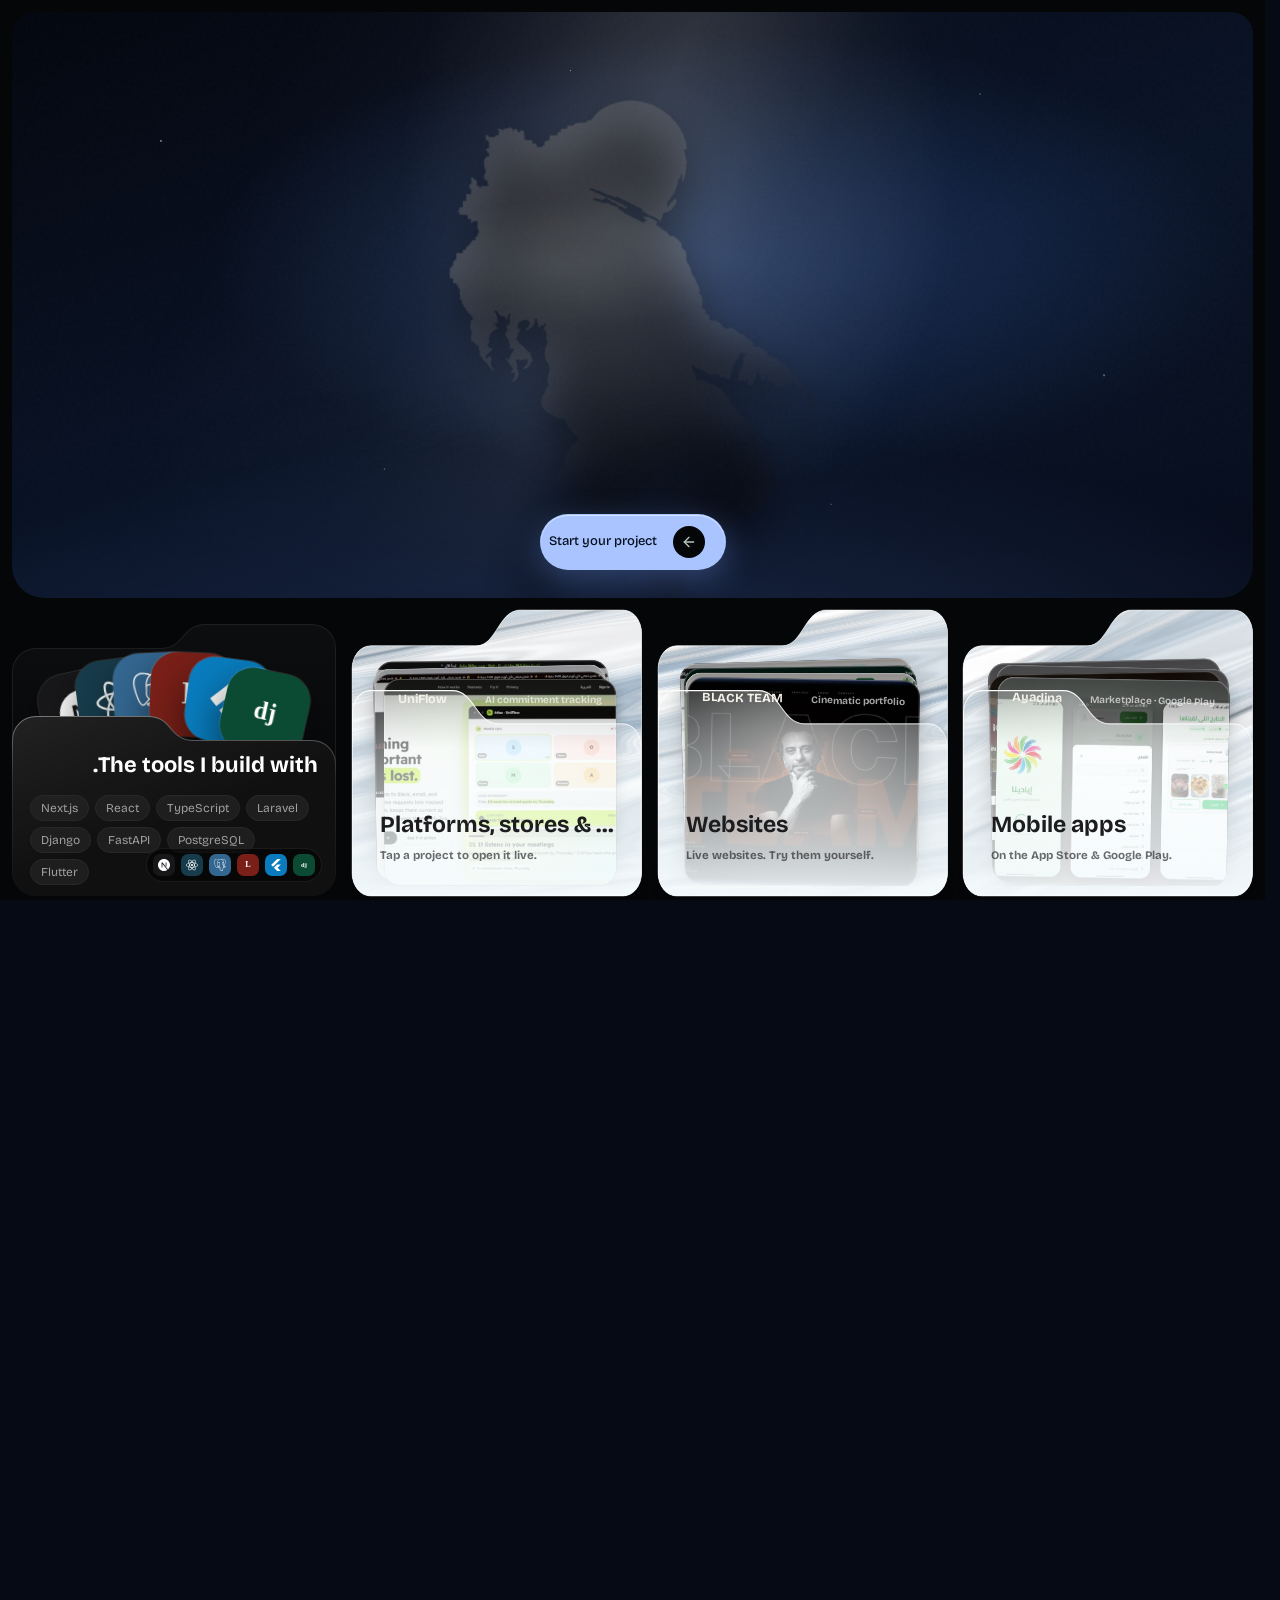
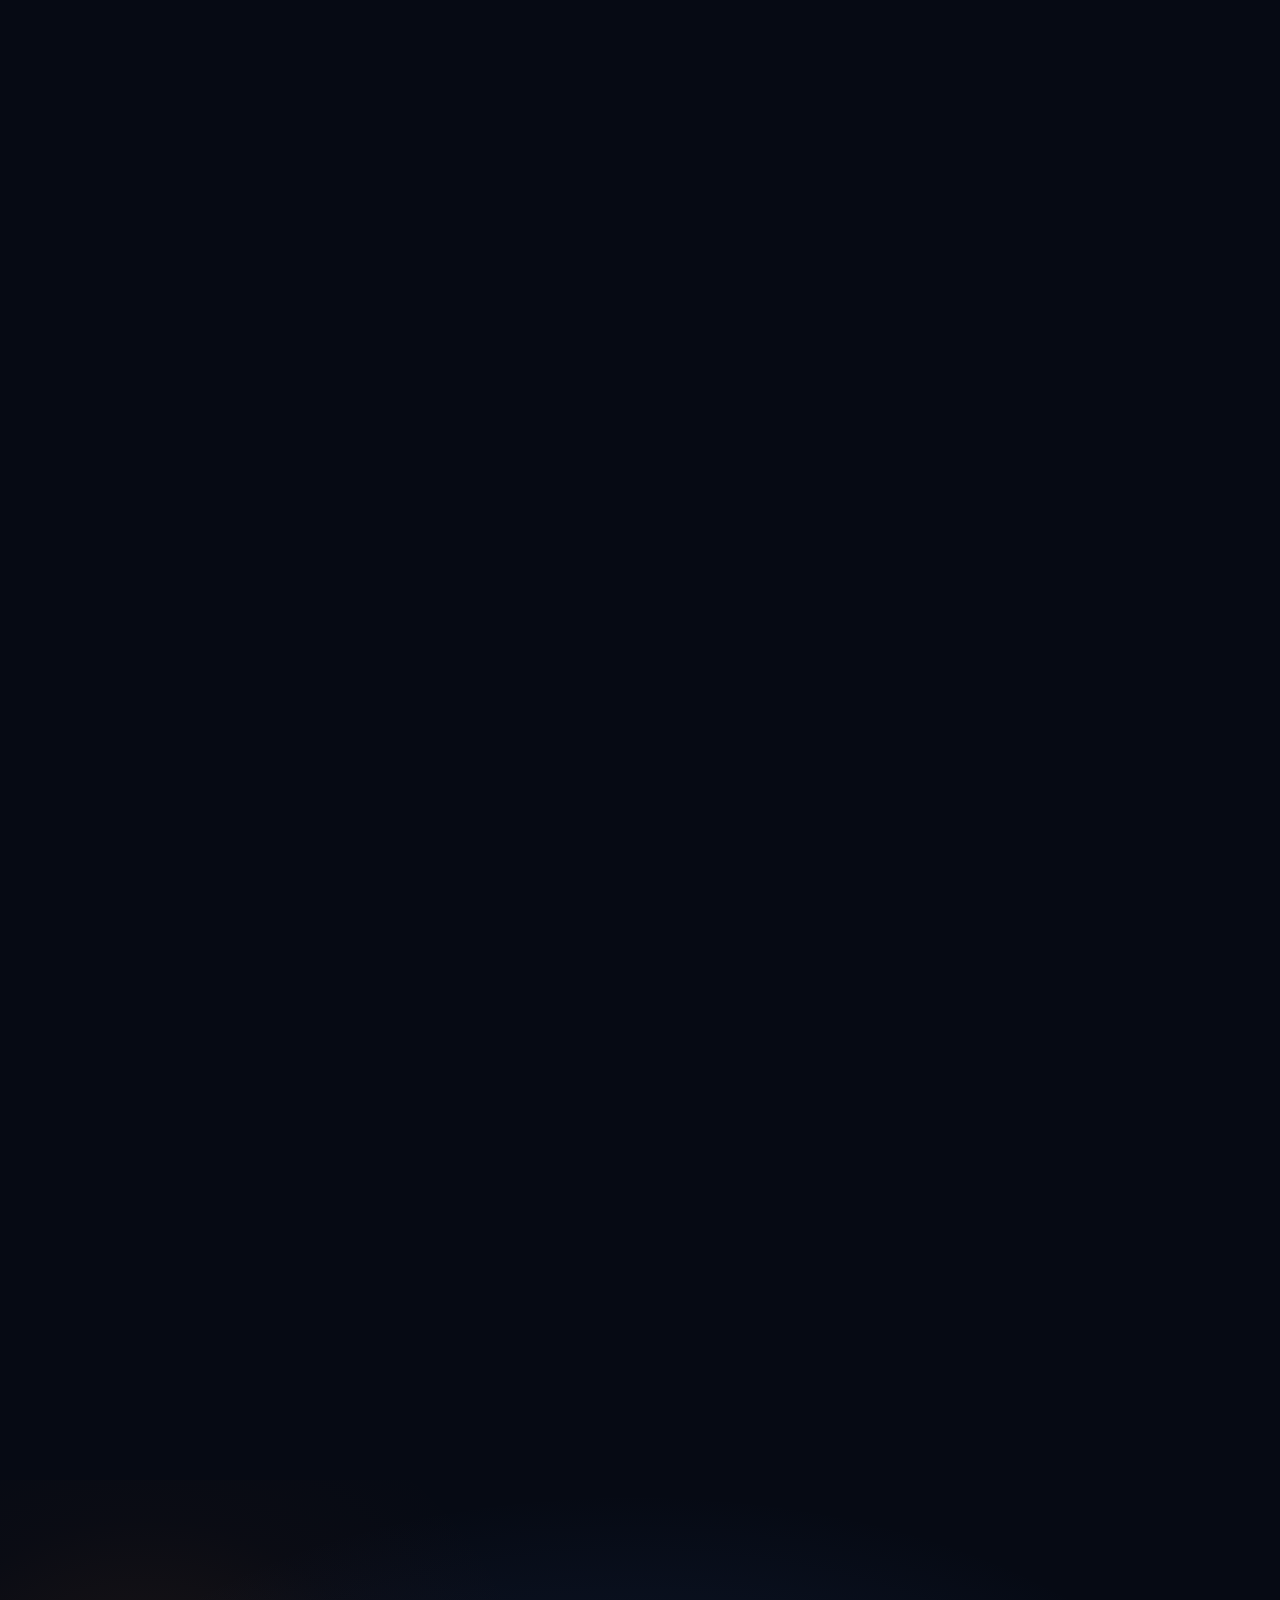
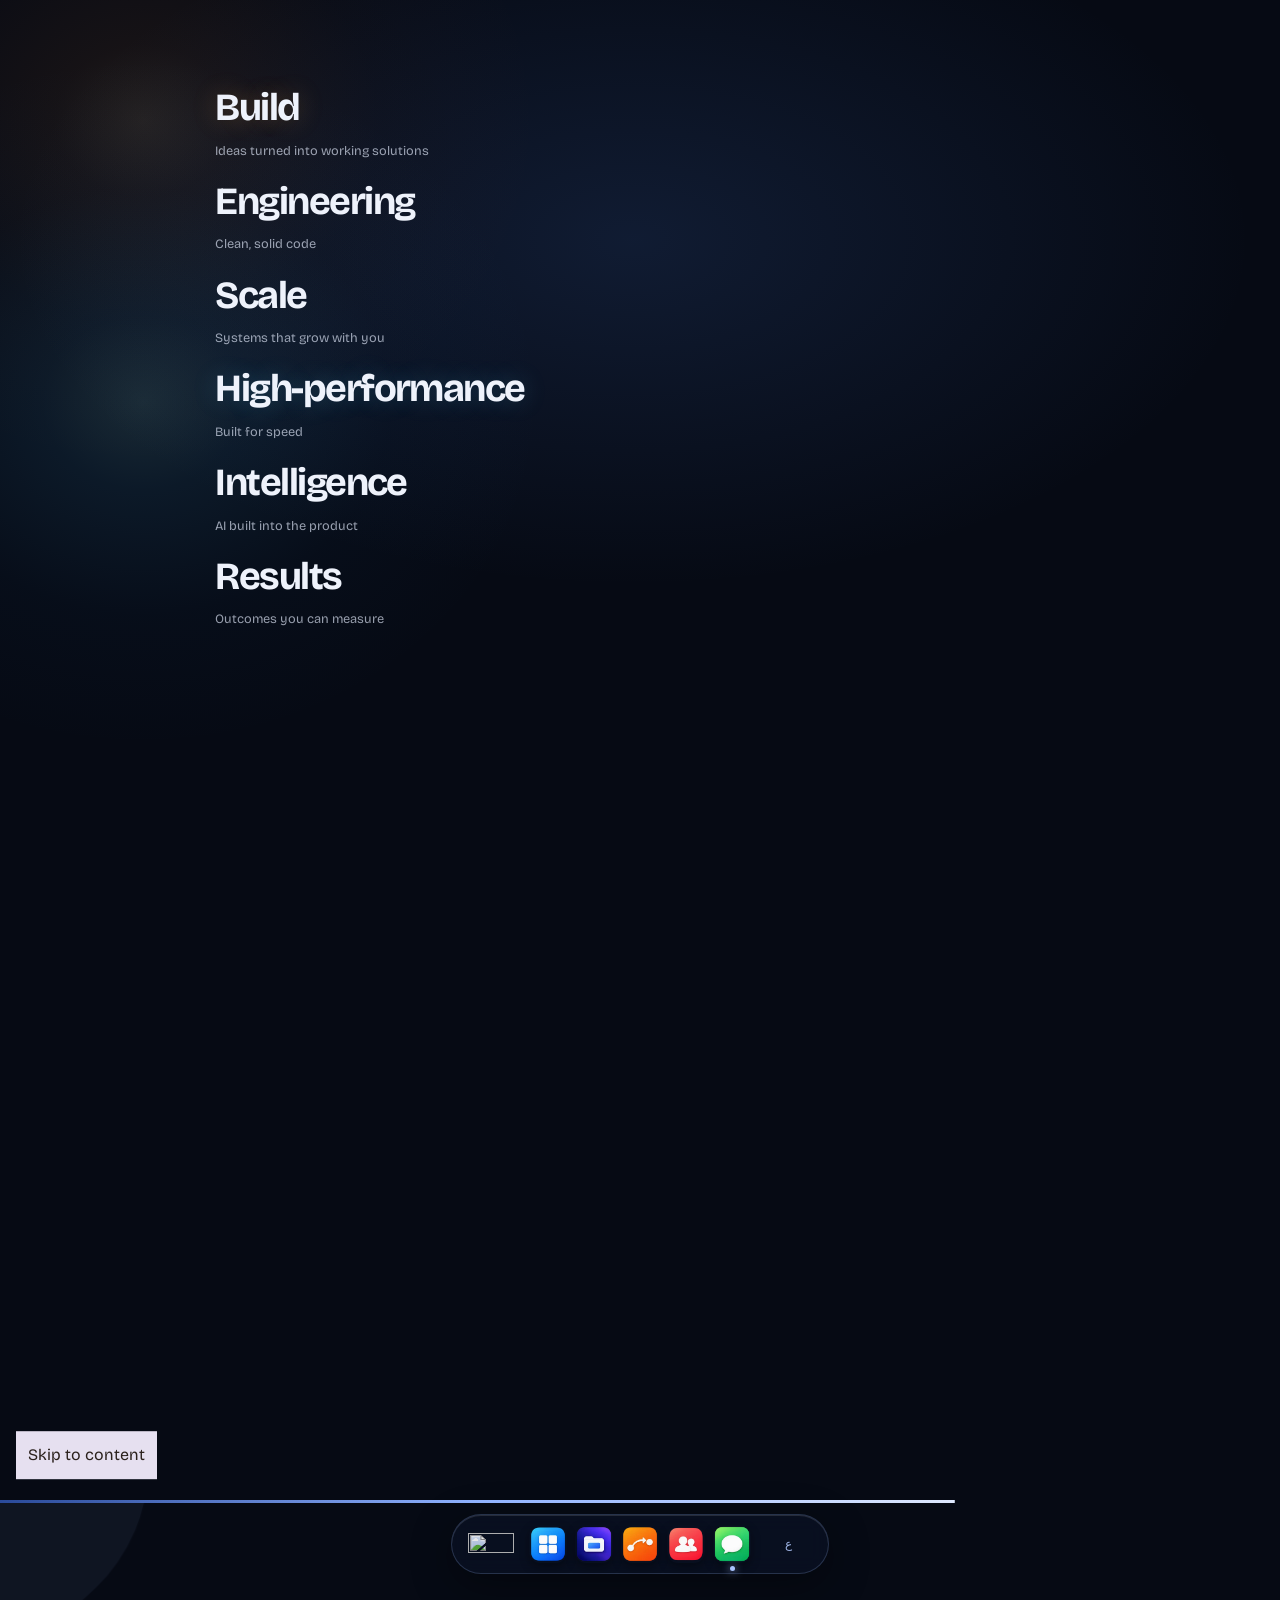
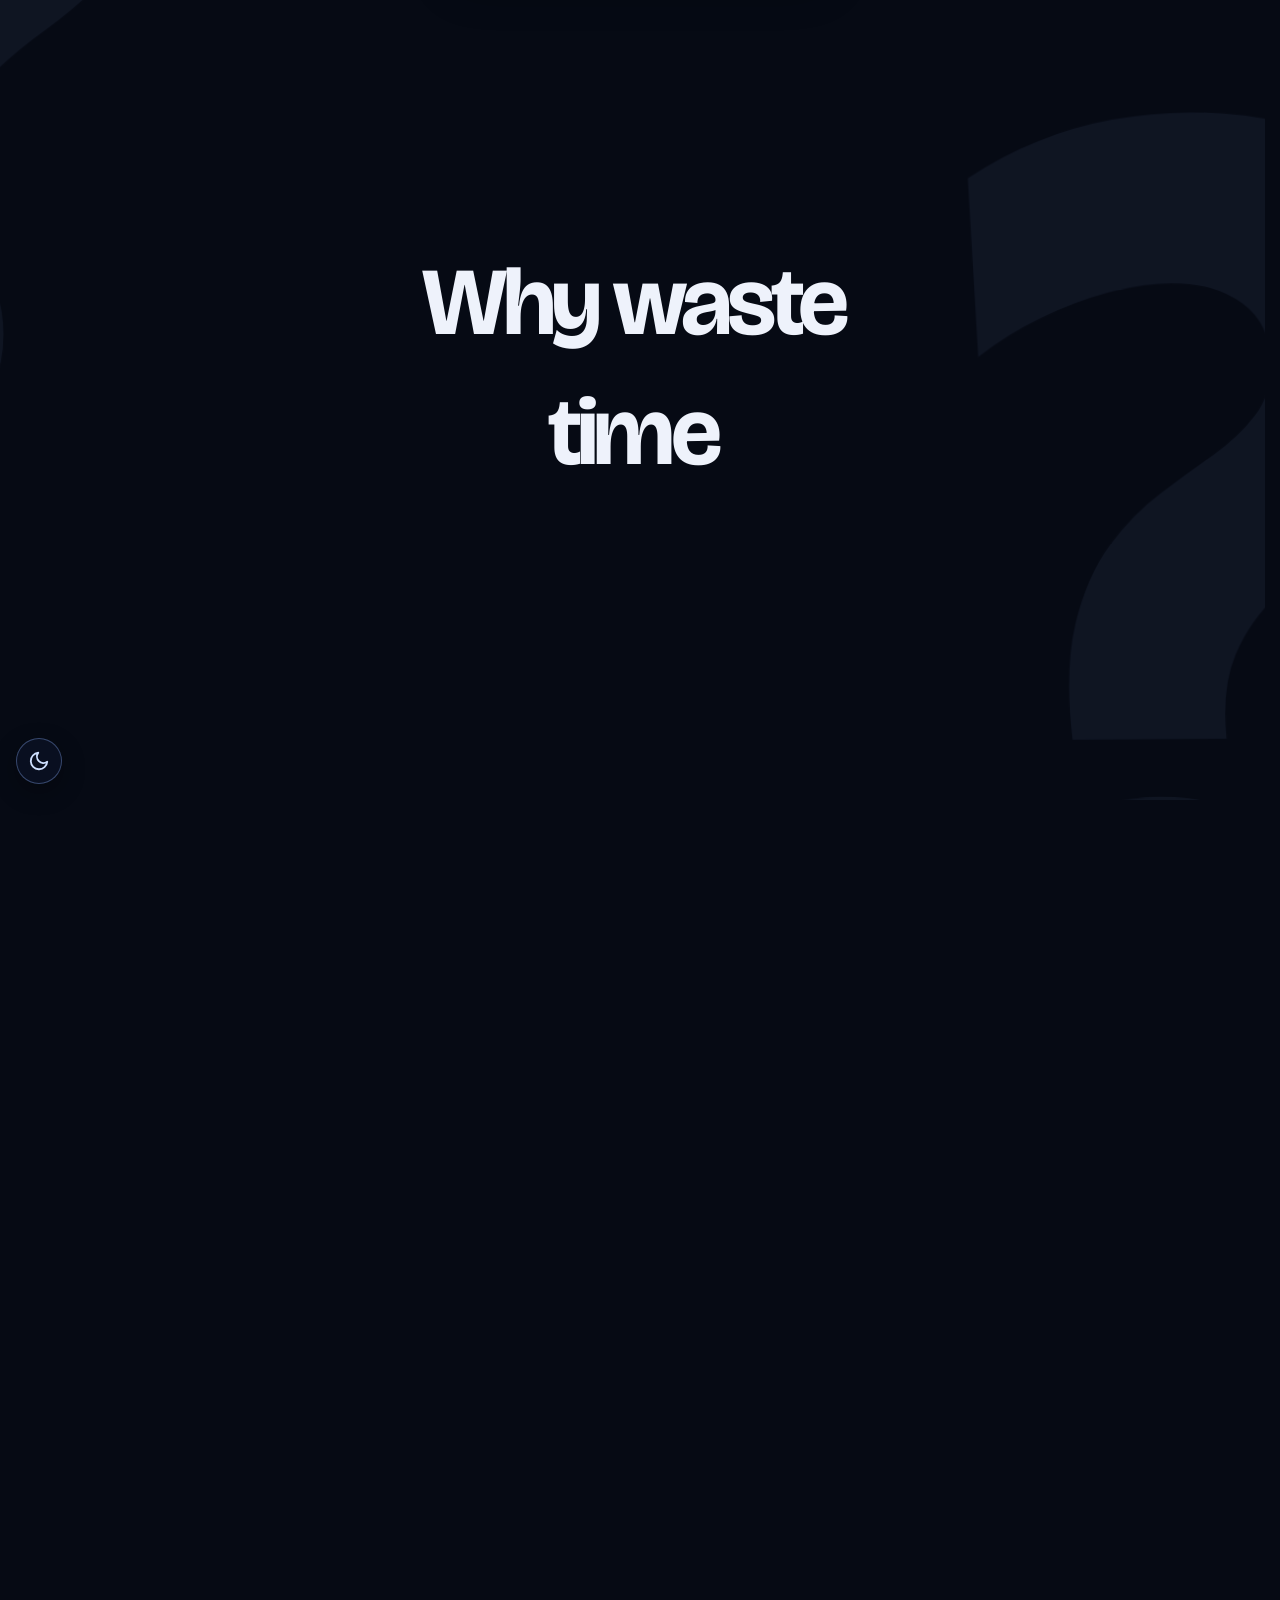
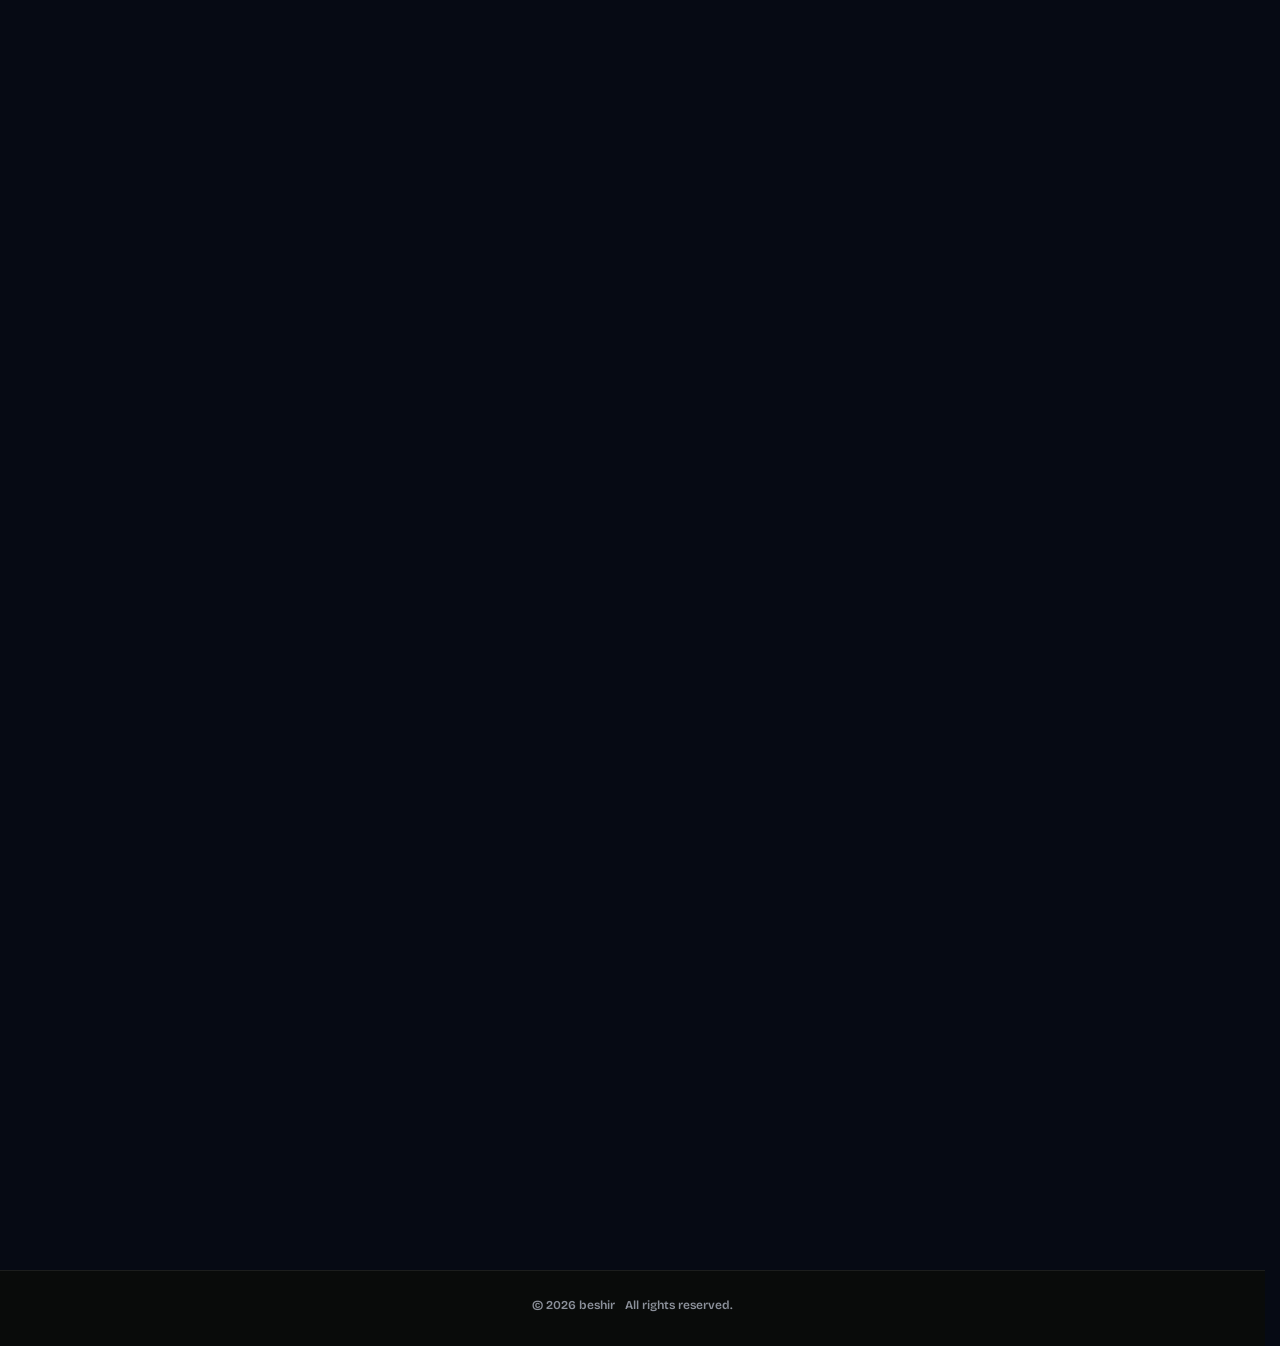
==== commit 233f264f: "SEO: 3+ years experience, bilingual meta, JSON-LD graph, robots and sitemap Co-Authored-By: Claude S" ====
--- a/en/index.html
+++ b/en/index.html
@@ -1,4 +1,4 @@
-<!DOCTYPE html><html lang="en" dir="ltr"><head><script>try{var t=localStorage.getItem("bt_theme")||"dark";document.documentElement.setAttribute("data-bt-theme",t)}catch(e){document.documentElement.setAttribute("data-bt-theme","dark")}</script><meta charSet="utf-8"/><meta name="viewport" content="width=device-width, initial-scale=1"/><link rel="preload" href="/_next/static/immutable/media/42c0d1ff9eba2829_p.p.2dmi_tuk68pm4.woff2" as="font" crossorigin="" type="font/woff2"/><link rel="preload" href="/_next/static/immutable/media/thmanyahsans_Bold.p.0vi26u1p0-lts.woff2" as="font" crossorigin="" type="font/woff2"/><link rel="preload" href="/_next/static/immutable/media/thmanyahsans_Regular.p.0ip8ziwypg5ml.woff2" as="font" crossorigin="" type="font/woff2"/><link rel="preload" href="/_next/static/immutable/media/thmanyahserifdisplay_Bold-s.p.1z8tk29wt7u5k.woff2" as="font" crossorigin="" type="font/woff2"/><link rel="preload" as="image" imageSrcSet="/brand/beshir-white.png"/><link rel="preload" as="image" imageSrcSet="/brand/visor-portrait.webp" imageSizes="(max-width: 767px) 100vw, 54vw"/><link rel="stylesheet" href="/_next/static/immutable/chunks/3n-0oc0dphpsq.css" data-precedence="next"/><link rel="stylesheet" href="/_next/static/immutable/chunks/3j5yuuc7hpfak.css" data-precedence="next"/><link rel="preload" as="script" fetchPriority="low" href="/_next/static/immutable/chunks/3douyljdx_-l2.js"/><script src="/_next/static/immutable/chunks/0meshd4c712hl.js" async=""></script><script src="/_next/static/immutable/chunks/25ww-0owxi97m.js" async=""></script><script src="/_next/static/immutable/chunks/20xelqi0bxx4-.js" async=""></script><script src="/_next/static/immutable/chunks/turbopack-1byz1flvc-bu1.js" async=""></script><script src="/_next/static/immutable/chunks/00z4pmesk2f4f.js" async=""></script><script src="/_next/static/immutable/chunks/0ser05c71mg0_.js" async=""></script><script src="/_next/static/immutable/chunks/2fl-10sxxqne_.js" async=""></script><script src="/_next/static/immutable/chunks/3kck-fo_ocacz.js" async=""></script><script src="/_next/static/immutable/chunks/201ts4f0eubt2.js" async=""></script><title>Mohamed Beshir — Full Stack Software Engineer</title><meta name="description" content="Full Stack Software Engineer with 2+ years building SaaS platforms, RESTful APIs and mobile apps with Laravel, Django, FastAPI, React, Next.js and Flutter."/><meta name="robots" content="index, follow"/><meta property="og:title" content="Mohamed Beshir — Full Stack Software Engineer"/><meta property="og:description" content="Full Stack Software Engineer with 2+ years building SaaS platforms, RESTful APIs and mobile apps with Laravel, Django, FastAPI, React, Next.js and Flutter."/><meta property="og:site_name" content="beshir"/><meta property="og:locale" content="en_US"/><meta property="og:type" content="website"/><meta name="twitter:card" content="summary_large_image"/><meta name="twitter:title" content="Mohamed Beshir — Full Stack Software Engineer"/><meta name="twitter:description" content="Full Stack Software Engineer with 2+ years building SaaS platforms, RESTful APIs and mobile apps with Laravel, Django, FastAPI, React, Next.js and Flutter."/><link rel="icon" href="/icon.svg" type="image/svg+xml"/><link rel="icon" href="/icon.png" type="image/png" sizes="64x64"/><link rel="apple-touch-icon" href="/apple-touch-icon.png"/><meta name="theme-color" content="#0b0908"/><meta name="next-size-adjust" content=""/><script src="/_next/static/immutable/chunks/0c0hxoamwjsbw.js" noModule=""></script><link rel="canonical" href="https://muhamedbeshir.site/en"/><link rel="alternate" hreflang="ar" href="https://muhamedbeshir.site/"/><link rel="alternate" hreflang="en" href="https://muhamedbeshir.site/en"/><link rel="alternate" hreflang="x-default" href="https://muhamedbeshir.site/"/><meta property="og:url" content="https://muhamedbeshir.site/en"/><meta property="og:image" content="https://muhamedbeshir.site/brand/og-image.jpg"/><meta property="og:image:width" content="1200"/><meta property="og:image:height" content="630"/><meta name="twitter:image" content="https://muhamedbeshir.site/brand/og-image.jpg"/><script type="application/ld+json">{"@context":"https://schema.org","@type":"Person","name":"Mohamed Beshir","alternateName":["محمد بشير","Muhamed Beshir"],"jobTitle":"Full Stack Software Engineer","url":"https://muhamedbeshir.site/","email":"mailto:mbeshir011@gmail.com","telephone":"+201555556932","address":{"@type":"PostalAddress","addressLocality":"Cairo","addressCountry":"EG"},"sameAs":["https://linkedin.com/in/muhamed-b-antar","https://github.com/muhamedbeshir"]}</script><link rel="stylesheet" href="/beshir-theme.css"><script src="/beshir-theme.js" defer></script></head><body class="_26Ossq_variable Hz-EDq_variable P39Oya_variable w5WOra_variable Llaocq_variable"><div hidden=""><!--$--><!--/$--></div><script>(()=>{let t;try{t=localStorage.getItem('wahbrix-theme')}catch{}document.documentElement.dataset.theme=t==='dark'||t==='light'?t:matchMedia('(prefers-color-scheme: dark)').matches?'dark':'light'})()</script><div><a class="skip-link" href="#main">Skip to content</a><header class="site-header editorial-header"><div class="header-inner shell"><a class="brand" aria-label="beshir — Home" href="/en"><span class="brand-symbol"><img alt="" width="1774" height="887" decoding="async" data-nimg="1" style="color:transparent" srcSet="/brand/beshir-white.png 1x, /brand/beshir-white.png 2x" src="/brand/beshir-white.png"/></span><span>beshir</span></a><nav class="desktop-navigation" aria-label="Main navigation"><a class="nav-link notch-app notch-app-services" href="#identity" aria-label="Solutions"><span class="notch-app-tile"><img alt="" loading="eager" width="44" height="44" decoding="async" data-nimg="1" style="color:transparent" src="/brand/navigation/services-v2.webp"/></span><span class="notch-tooltip" aria-hidden="true">Solutions</span></a><a class="nav-link notch-app notch-app-work" href="#tools" aria-label="Tools"><span class="notch-app-tile"><img alt="" loading="eager" width="44" height="44" decoding="async" data-nimg="1" style="color:transparent" src="/brand/navigation/work-v2.webp"/></span><span class="notch-tooltip" aria-hidden="true">Tools</span></a><a class="nav-link notch-app notch-app-process" href="#approach" aria-label="How I work"><span class="notch-app-tile"><img alt="" loading="eager" width="44" height="44" decoding="async" data-nimg="1" style="color:transparent" src="/brand/navigation/process-v2.webp"/></span><span class="notch-tooltip" aria-hidden="true">How I work</span></a><a class="nav-link notch-app notch-app-about" href="#main" aria-label="beshir"><span class="notch-app-tile"><img alt="" loading="eager" width="44" height="44" decoding="async" data-nimg="1" style="color:transparent" src="/brand/navigation/about-v2.webp"/></span><span class="notch-tooltip" aria-hidden="true">beshir</span></a><a class="nav-link notch-app notch-app-contact" href="#why-wait" aria-label="Let&#x27;s talk"><span class="notch-app-tile"><img alt="" loading="eager" width="44" height="44" decoding="async" data-nimg="1" style="color:transparent" src="/brand/navigation/contact-v2.webp"/></span><span class="notch-tooltip" aria-hidden="true">Let&#x27;s talk</span></a></nav><a class="notch-language" href="/" hrefLang="ar" lang="ar" aria-label="التبديل إلى العربية">ع</a></div></header><main id="main"><div class="opening-flow"><section class="forge-hero" aria-labelledby="hero-title"><div class="forge-stage"><div class="hero-pebble-texture" aria-hidden="true"></div><div class="hero-studio-light" aria-hidden="true"></div><div class="forge-horizon" aria-hidden="true"></div><h1 id="hero-title" class="forge-title forge-name-title" aria-label="Mohamed Beshir"><span class="forge-title-top"><span class="forge-title-scroll"><span class="forge-title-word">Mohamed</span></span></span><span class="forge-title-bottom"><span class="forge-title-scroll"><span class="forge-title-word">Beshir</span></span></span></h1><div class="forge-art forge-restored-art forge-portrait-art"><div class="forge-art-scroll"><div class="forge-art-inner"><div class="portrait-depth-surface"><span class="portrait-cast-shadow" aria-hidden="true"></span><img alt="" width="1245" height="1263" decoding="async" data-nimg="1" class="forge-image" style="color:transparent" sizes="(max-width: 767px) 100vw, 54vw" srcSet="/brand/visor-portrait.webp 384w, /brand/visor-portrait.webp 640w, /brand/visor-portrait.webp 750w, /brand/visor-portrait.webp 828w, /brand/visor-portrait.webp 1080w, /brand/visor-portrait.webp 1200w, /brand/visor-portrait.webp 1920w, /brand/visor-portrait.webp 2048w, /brand/visor-portrait.webp 3840w" src="/brand/visor-portrait.webp"/><span class="portrait-diffuse-light" aria-hidden="true"></span><span class="portrait-specular-light" aria-hidden="true"></span></div></div></div></div><a class="primary-action hero-bottom-cta" aria-label="Start your project" href="#why-wait"><span class="nav-label">Start your project</span><span class="project-action-icon" aria-hidden="true"><svg xmlns="http://www.w3.org/2000/svg" width="16" height="16" viewBox="0 0 24 24" fill="none" stroke="currentColor" stroke-width="2" stroke-linecap="round" stroke-linejoin="round" class="lucide lucide-arrow-left" aria-hidden="true"><path d="m12 19-7-7 7-7"></path><path d="M19 12H5"></path></svg></span></a></div></section><section id="tools" class="hero-folder-row" aria-label="Tools, projects and your next idea"><div class="hero-technology-slot"><div role="button" tabindex="0" aria-expanded="false" aria-label="The tools I build with.: Next.js, React, TypeScript, Laravel, Django, FastAPI, PostgreSQL, Flutter" class="relative isolate h-[286px] w-full max-w-[420px] cursor-pointer select-none outline-none [-webkit-tap-highlight-color:transparent] focus-visible:rounded-3xl focus-visible:outline focus-visible:outline-1 focus-visible:outline-offset-4 hero-technology-folder" style="color:#ffffff;font-family:&#x27;Geist&#x27;, ui-sans-serif, system-ui, -apple-system, &#x27;Segoe UI&#x27;, Roboto, sans-serif;letter-spacing:-0.05em;outline-color:rgba(255,255,255,.4);opacity:0;transform:translateY(34px) scale(.92);transition:transform .9s cubic-bezier(.2,.8,.2,1), opacity .6s ease"><div class="pointer-events-none absolute left-[8%] right-[8%] top-10 -z-10 h-[200px] rounded-full opacity-80 blur-[18px]" style="background:radial-gradient(closest-side, rgba(255,255,255,.10), transparent)"></div><div data-icon-folder-back="true" class="absolute inset-x-0 bottom-0 top-[14px]" style="background:linear-gradient(180deg,rgba(255,255,255,.035),rgba(255,255,255,.008) 60%)"><svg class="pointer-events-none absolute inset-0 h-full w-full overflow-visible" aria-hidden="true"><path d="" fill="none" stroke="rgba(255,255,255,.07)" stroke-width="2"></path></svg></div><div class="pointer-events-none absolute inset-0" aria-hidden="true"><div data-icon-folder-tile="true" class="absolute left-1/2 top-[42px] -ml-[50.5px] h-[101px] w-[101px] rounded-[26px] [backface-visibility:hidden]" style="width:101px;height:101px;margin-left:-50.5px;opacity:0;transform:translate3d(-75.75px, 80px, 0);transition:transform 0.9s cubic-bezier(.2,.8,.2,1), opacity .5s;transition-delay:0.35s"><div class="pointer-events-auto relative h-full w-full rounded-[inherit]" style="transform:none;filter:none;transition:transform .45s cubic-bezier(.2,.8,.2,1), filter .3s ease"><div class="grid h-full w-full place-items-center overflow-hidden rounded-[inherit]" style="background:#171719;box-shadow:0 18px 40px rgba(0,0,0,.55), 0 0 0 1px rgba(255,255,255,.14)"><img alt="" loading="lazy" width="44" height="44" decoding="async" data-nimg="1" class="technology-folder-logo" style="color:transparent" src="/brand/technologies/nextdotjs.svg"/></div><span class="pointer-events-none absolute bottom-full left-1/2 mb-2.5 whitespace-nowrap rounded-full border px-2.5 py-1 text-xs font-medium leading-4 backdrop-blur-[8px]" style="background:rgba(0,0,0,.55);border-color:rgba(255,255,255,.08);color:#ffffff;opacity:0;transform:translateX(-50%) translateY(6px);transition:opacity .25s ease, transform .35s cubic-bezier(.2,.8,.2,1)">Next.js</span></div></div><div data-icon-folder-tile="true" class="absolute left-1/2 top-[42px] -ml-[50.5px] h-[101px] w-[101px] rounded-[26px] [backface-visibility:hidden]" style="width:101px;height:101px;margin-left:-50.5px;opacity:0;transform:translate3d(-45.449999999999996px, 80px, 0);transition:transform 0.9s cubic-bezier(.2,.8,.2,1), opacity .5s;transition-delay:0.43s"><div class="pointer-events-auto relative h-full w-full rounded-[inherit]" style="transform:none;filter:none;transition:transform .45s cubic-bezier(.2,.8,.2,1), filter .3s ease"><div class="grid h-full w-full place-items-center overflow-hidden rounded-[inherit]" style="background:#163b4b;box-shadow:0 18px 40px rgba(0,0,0,.55), 0 0 0 1px rgba(255,255,255,.14)"><img alt="" loading="lazy" width="44" height="44" decoding="async" data-nimg="1" class="technology-folder-logo" style="color:transparent" src="/brand/technologies/react.svg"/></div><span class="pointer-events-none absolute bottom-full left-1/2 mb-2.5 whitespace-nowrap rounded-full border px-2.5 py-1 text-xs font-medium leading-4 backdrop-blur-[8px]" style="background:rgba(0,0,0,.55);border-color:rgba(255,255,255,.08);color:#ffffff;opacity:0;transform:translateX(-50%) translateY(6px);transition:opacity .25s ease, transform .35s cubic-bezier(.2,.8,.2,1)">React</span></div></div><div data-icon-folder-tile="true" class="absolute left-1/2 top-[42px] -ml-[50.5px] h-[101px] w-[101px] rounded-[26px] [backface-visibility:hidden]" style="width:101px;height:101px;margin-left:-50.5px;opacity:0;transform:translate3d(-15.149999999999999px, 80px, 0);transition:transform 0.9s cubic-bezier(.2,.8,.2,1), opacity .5s;transition-delay:0.51s"><div class="pointer-events-auto relative h-full w-full rounded-[inherit]" style="transform:none;filter:none;transition:transform .45s cubic-bezier(.2,.8,.2,1), filter .3s ease"><div class="grid h-full w-full place-items-center overflow-hidden rounded-[inherit]" style="background:#336791;box-shadow:0 18px 40px rgba(0,0,0,.55), 0 0 0 1px rgba(255,255,255,.14)"><img alt="" loading="lazy" width="44" height="44" decoding="async" data-nimg="1" class="technology-folder-logo" style="color:transparent" src="/brand/technologies/postgresql.svg"/></div><span class="pointer-events-none absolute bottom-full left-1/2 mb-2.5 whitespace-nowrap rounded-full border px-2.5 py-1 text-xs font-medium leading-4 backdrop-blur-[8px]" style="background:rgba(0,0,0,.55);border-color:rgba(255,255,255,.08);color:#ffffff;opacity:0;transform:translateX(-50%) translateY(6px);transition:opacity .25s ease, transform .35s cubic-bezier(.2,.8,.2,1)">PostgreSQL</span></div></div><div data-icon-folder-tile="true" class="absolute left-1/2 top-[42px] -ml-[50.5px] h-[101px] w-[101px] rounded-[26px] [backface-visibility:hidden]" style="width:101px;height:101px;margin-left:-50.5px;opacity:0;transform:translate3d(15.149999999999999px, 80px, 0);transition:transform 0.9s cubic-bezier(.2,.8,.2,1), opacity .5s;transition-delay:0.59s"><div class="pointer-events-auto relative h-full w-full rounded-[inherit]" style="transform:none;filter:none;transition:transform .45s cubic-bezier(.2,.8,.2,1), filter .3s ease"><div class="grid h-full w-full place-items-center overflow-hidden rounded-[inherit]" style="background:#7a1f17;box-shadow:0 18px 40px rgba(0,0,0,.55), 0 0 0 1px rgba(255,255,255,.14)"><img alt="" loading="lazy" width="44" height="44" decoding="async" data-nimg="1" class="technology-folder-logo" style="color:transparent" src="/brand/technologies/laravel.svg"/></div><span class="pointer-events-none absolute bottom-full left-1/2 mb-2.5 whitespace-nowrap rounded-full border px-2.5 py-1 text-xs font-medium leading-4 backdrop-blur-[8px]" style="background:rgba(0,0,0,.55);border-color:rgba(255,255,255,.08);color:#ffffff;opacity:0;transform:translateX(-50%) translateY(6px);transition:opacity .25s ease, transform .35s cubic-bezier(.2,.8,.2,1)">Laravel</span></div></div><div data-icon-folder-tile="true" class="absolute left-1/2 top-[42px] -ml-[50.5px] h-[101px] w-[101px] rounded-[26px] [backface-visibility:hidden]" style="width:101px;height:101px;margin-left:-50.5px;opacity:0;transform:translate3d(45.449999999999996px, 80px, 0);transition:transform 0.9s cubic-bezier(.2,.8,.2,1), opacity .5s;transition-delay:0.6699999999999999s"><div class="pointer-events-auto relative h-full w-full rounded-[inherit]" style="transform:none;filter:none;transition:transform .45s cubic-bezier(.2,.8,.2,1), filter .3s ease"><div class="grid h-full w-full place-items-center overflow-hidden rounded-[inherit]" style="background:#087cbe;box-shadow:0 18px 40px rgba(0,0,0,.55), 0 0 0 1px rgba(255,255,255,.14)"><img alt="" loading="lazy" width="44" height="44" decoding="async" data-nimg="1" class="technology-folder-logo" style="color:transparent" src="/brand/technologies/flutter.svg"/></div><span class="pointer-events-none absolute bottom-full left-1/2 mb-2.5 whitespace-nowrap rounded-full border px-2.5 py-1 text-xs font-medium leading-4 backdrop-blur-[8px]" style="background:rgba(0,0,0,.55);border-color:rgba(255,255,255,.08);color:#ffffff;opacity:0;transform:translateX(-50%) translateY(6px);transition:opacity .25s ease, transform .35s cubic-bezier(.2,.8,.2,1)">Flutter</span></div></div><div data-icon-folder-tile="true" class="absolute left-1/2 top-[42px] -ml-[50.5px] h-[101px] w-[101px] rounded-[26px] [backface-visibility:hidden]" style="width:101px;height:101px;margin-left:-50.5px;opacity:0;transform:translate3d(75.75px, 80px, 0);transition:transform 0.9s cubic-bezier(.2,.8,.2,1), opacity .5s;transition-delay:0.75s"><div class="pointer-events-auto relative h-full w-full rounded-[inherit]" style="transform:none;filter:none;transition:transform .45s cubic-bezier(.2,.8,.2,1), filter .3s ease"><div class="grid h-full w-full place-items-center overflow-hidden rounded-[inherit]" style="background:#0c4b33;box-shadow:0 18px 40px rgba(0,0,0,.55), 0 0 0 1px rgba(255,255,255,.14)"><img alt="" loading="lazy" width="44" height="44" decoding="async" data-nimg="1" class="technology-folder-logo" style="color:transparent" src="/brand/technologies/django.svg"/></div><span class="pointer-events-none absolute bottom-full left-1/2 mb-2.5 whitespace-nowrap rounded-full border px-2.5 py-1 text-xs font-medium leading-4 backdrop-blur-[8px]" style="background:rgba(0,0,0,.55);border-color:rgba(255,255,255,.08);color:#ffffff;opacity:0;transform:translateX(-50%) translateY(6px);transition:opacity .25s ease, transform .35s cubic-bezier(.2,.8,.2,1)">Django</span></div></div></div><div data-icon-folder-front="true" class="absolute inset-x-0 bottom-0 h-[180px] overflow-hidden" style="background:linear-gradient(160deg,rgba(255,255,255,.09),rgba(255,255,255,.015) 55%),#0c0c0c;transform:none;transition:transform .6s cubic-bezier(.2,.8,.2,1)"><svg class="pointer-events-none absolute inset-0 h-full w-full overflow-visible" aria-hidden="true"><defs><linearGradient id="edge-_R_1j2nmivb_" x1="0" y1="0" x2="0" y2="1"><stop offset="0" stop-color="rgba(255,255,255,.38)"></stop><stop offset=".35" stop-color="rgba(255,255,255,.1)"></stop><stop offset="1" stop-color="rgba(255,255,255,0)"></stop></linearGradient></defs><path d="" fill="none" stroke="url(#edge-_R_1j2nmivb_)" stroke-width="2"></path></svg><h3 class="m-0 px-[18px] pt-[34px] text-xl font-medium leading-[26px]">The tools I build with.</h3><div data-icon-folder-tags="true" class="mx-[18px] mt-3.5 flex flex-wrap gap-1.5"><span data-icon-folder-tag="true" dir="ltr" class="inline-flex min-h-6 items-center whitespace-nowrap rounded-full border px-2.5 py-0.5 text-xs leading-5" style="background:rgba(36,36,36,.7);border-color:#282828;color:#9f9f9f;transition:border-color .25s ease, color .25s ease">Next.js</span><span data-icon-folder-tag="true" dir="ltr" class="inline-flex min-h-6 items-center whitespace-nowrap rounded-full border px-2.5 py-0.5 text-xs leading-5" style="background:rgba(36,36,36,.7);border-color:#282828;color:#9f9f9f;transition:border-color .25s ease, color .25s ease">React</span><span data-icon-folder-tag="true" dir="ltr" class="inline-flex min-h-6 items-center whitespace-nowrap rounded-full border px-2.5 py-0.5 text-xs leading-5" style="background:rgba(36,36,36,.7);border-color:#282828;color:#9f9f9f;transition:border-color .25s ease, color .25s ease">TypeScript</span><span data-icon-folder-tag="true" dir="ltr" class="inline-flex min-h-6 items-center whitespace-nowrap rounded-full border px-2.5 py-0.5 text-xs leading-5" style="background:rgba(36,36,36,.7);border-color:#282828;color:#9f9f9f;transition:border-color .25s ease, color .25s ease">Laravel</span><span data-icon-folder-tag="true" dir="ltr" class="inline-flex min-h-6 items-center whitespace-nowrap rounded-full border px-2.5 py-0.5 text-xs leading-5" style="background:rgba(36,36,36,.7);border-color:#282828;color:#9f9f9f;transition:border-color .25s ease, color .25s ease">Django</span><span data-icon-folder-tag="true" dir="ltr" class="inline-flex min-h-6 items-center whitespace-nowrap rounded-full border px-2.5 py-0.5 text-xs leading-5" style="background:rgba(36,36,36,.7);border-color:#282828;color:#9f9f9f;transition:border-color .25s ease, color .25s ease">FastAPI</span><span data-icon-folder-tag="true" dir="ltr" class="inline-flex min-h-6 items-center whitespace-nowrap rounded-full border px-2.5 py-0.5 text-xs leading-5" style="background:rgba(36,36,36,.7);border-color:#282828;color:#9f9f9f;transition:border-color .25s ease, color .25s ease">PostgreSQL</span><span data-icon-folder-tag="true" dir="ltr" class="inline-flex min-h-6 items-center whitespace-nowrap rounded-full border px-2.5 py-0.5 text-xs leading-5" style="background:rgba(36,36,36,.7);border-color:#282828;color:#9f9f9f;transition:border-color .25s ease, color .25s ease">Flutter</span></div><span class="absolute bottom-3.5 right-3.5 flex h-[34px] items-center gap-1.5 rounded-full border px-1.5" style="background:rgba(0,0,0,.55);border-color:rgba(255,255,255,.08)" aria-hidden="true"><span class="block h-[22px] w-[22px] overflow-hidden rounded-[7px]"><span class="grid h-full w-full place-items-center [&amp;_svg]:h-[60%] [&amp;_svg]:w-[60%]" style="background:#171719"><img alt="" loading="lazy" width="44" height="44" decoding="async" data-nimg="1" class="technology-folder-logo" style="color:transparent" src="/brand/technologies/nextdotjs.svg"/></span></span><span class="block h-[22px] w-[22px] overflow-hidden rounded-[7px]"><span class="grid h-full w-full place-items-center [&amp;_svg]:h-[60%] [&amp;_svg]:w-[60%]" style="background:#163b4b"><img alt="" loading="lazy" width="44" height="44" decoding="async" data-nimg="1" class="technology-folder-logo" style="color:transparent" src="/brand/technologies/react.svg"/></span></span><span class="block h-[22px] w-[22px] overflow-hidden rounded-[7px]"><span class="grid h-full w-full place-items-center [&amp;_svg]:h-[60%] [&amp;_svg]:w-[60%]" style="background:#336791"><img alt="" loading="lazy" width="44" height="44" decoding="async" data-nimg="1" class="technology-folder-logo" style="color:transparent" src="/brand/technologies/postgresql.svg"/></span></span><span class="block h-[22px] w-[22px] overflow-hidden rounded-[7px]"><span class="grid h-full w-full place-items-center [&amp;_svg]:h-[60%] [&amp;_svg]:w-[60%]" style="background:#7a1f17"><img alt="" loading="lazy" width="44" height="44" decoding="async" data-nimg="1" class="technology-folder-logo" style="color:transparent" src="/brand/technologies/laravel.svg"/></span></span><span class="block h-[22px] w-[22px] overflow-hidden rounded-[7px]"><span class="grid h-full w-full place-items-center [&amp;_svg]:h-[60%] [&amp;_svg]:w-[60%]" style="background:#087cbe"><img alt="" loading="lazy" width="44" height="44" decoding="async" data-nimg="1" class="technology-folder-logo" style="color:transparent" src="/brand/technologies/flutter.svg"/></span></span><span class="block h-[22px] w-[22px] overflow-hidden rounded-[7px]"><span class="grid h-full w-full place-items-center [&amp;_svg]:h-[60%] [&amp;_svg]:w-[60%]" style="background:#0c4b33"><img alt="" loading="lazy" width="44" height="44" decoding="async" data-nimg="1" class="technology-folder-logo" style="color:transparent" src="/brand/technologies/django.svg"/></span></span></span></div></div></div><div class="hero-folder-slot"><div class="gf-root hero-glass-folder" data-tone="light" data-entered="true" data-place="bottom-left" style="width:340px;height:326px"><style>
+<!DOCTYPE html><html lang="en" dir="ltr"><head><script>try{var t=localStorage.getItem("bt_theme")||"dark";document.documentElement.setAttribute("data-bt-theme",t)}catch(e){document.documentElement.setAttribute("data-bt-theme","dark")}</script><meta charSet="utf-8"/><meta name="viewport" content="width=device-width, initial-scale=1"/><link rel="preload" href="/_next/static/immutable/media/42c0d1ff9eba2829_p.p.2dmi_tuk68pm4.woff2" as="font" crossorigin="" type="font/woff2"/><link rel="preload" href="/_next/static/immutable/media/thmanyahsans_Bold.p.0vi26u1p0-lts.woff2" as="font" crossorigin="" type="font/woff2"/><link rel="preload" href="/_next/static/immutable/media/thmanyahsans_Regular.p.0ip8ziwypg5ml.woff2" as="font" crossorigin="" type="font/woff2"/><link rel="preload" href="/_next/static/immutable/media/thmanyahserifdisplay_Bold-s.p.1z8tk29wt7u5k.woff2" as="font" crossorigin="" type="font/woff2"/><link rel="preload" as="image" imageSrcSet="/brand/beshir-white.png"/><link rel="preload" as="image" imageSrcSet="/brand/visor-portrait.webp" imageSizes="(max-width: 767px) 100vw, 54vw"/><link rel="stylesheet" href="/_next/static/immutable/chunks/3n-0oc0dphpsq.css" data-precedence="next"/><link rel="stylesheet" href="/_next/static/immutable/chunks/3j5yuuc7hpfak.css" data-precedence="next"/><link rel="preload" as="script" fetchPriority="low" href="/_next/static/immutable/chunks/3douyljdx_-l2.js"/><script src="/_next/static/immutable/chunks/0meshd4c712hl.js" async=""></script><script src="/_next/static/immutable/chunks/25ww-0owxi97m.js" async=""></script><script src="/_next/static/immutable/chunks/20xelqi0bxx4-.js" async=""></script><script src="/_next/static/immutable/chunks/turbopack-1byz1flvc-bu1.js" async=""></script><script src="/_next/static/immutable/chunks/00z4pmesk2f4f.js" async=""></script><script src="/_next/static/immutable/chunks/0ser05c71mg0_.js" async=""></script><script src="/_next/static/immutable/chunks/2fl-10sxxqne_.js" async=""></script><script src="/_next/static/immutable/chunks/3kck-fo_ocacz.js" async=""></script><script src="/_next/static/immutable/chunks/201ts4f0eubt2.js" async=""></script><title>Mohamed Beshir | Full Stack Software Engineer — SaaS, APIs & Mobile Apps</title><meta name="description" content="Full Stack Software Engineer in Cairo with 3+ years building SaaS platforms, ERP systems, APIs and mobile apps using Laravel, Django, React, Next.js and Flutter."/><meta property="og:title" content="Mohamed Beshir | Full Stack Software Engineer — SaaS, APIs & Mobile Apps"/><meta property="og:description" content="Full Stack Software Engineer in Cairo with 3+ years building SaaS platforms, ERP systems, APIs and mobile apps using Laravel, Django, React, Next.js and Flutter."/><meta property="og:site_name" content="beshir"/><meta property="og:locale" content="en_US"/><meta property="og:type" content="website"/><meta name="twitter:card" content="summary_large_image"/><meta name="twitter:title" content="Mohamed Beshir | Full Stack Software Engineer — SaaS, APIs & Mobile Apps"/><meta name="twitter:description" content="Full Stack Software Engineer in Cairo with 3+ years building SaaS platforms, ERP systems, APIs and mobile apps using Laravel, Django, React, Next.js and Flutter."/><link rel="icon" href="/icon.svg" type="image/svg+xml"/><link rel="icon" href="/icon.png" type="image/png" sizes="64x64"/><link rel="apple-touch-icon" href="/apple-touch-icon.png"/><meta name="theme-color" content="#060a14"/><meta name="next-size-adjust" content=""/><script src="/_next/static/immutable/chunks/0c0hxoamwjsbw.js" noModule=""></script><link rel="canonical" href="https://muhamedbeshir.site/en"/><link rel="alternate" hreflang="ar" href="https://muhamedbeshir.site/"/><link rel="alternate" hreflang="en" href="https://muhamedbeshir.site/en"/><link rel="alternate" hreflang="x-default" href="https://muhamedbeshir.site/"/><meta property="og:url" content="https://muhamedbeshir.site/en"/><meta property="og:image" content="https://muhamedbeshir.site/brand/og-image.jpg"/><meta property="og:image:width" content="1200"/><meta property="og:image:height" content="630"/><meta name="twitter:image" content="https://muhamedbeshir.site/brand/og-image.jpg"/><script type="application/ld+json">{"@context":"https://schema.org","@graph":[{"@type":"Person","@id":"https://muhamedbeshir.site/#person","name":"Mohamed Beshir","alternateName":["محمد بشير","Muhamed Beshir"],"jobTitle":"Full Stack Software Engineer","description":"Full Stack Software Engineer in Cairo with 3+ years building SaaS platforms, ERP systems, APIs and mobile apps using Laravel, Django, React, Next.js and Flutter.","url":"https://muhamedbeshir.site/","image":"https://muhamedbeshir.site/brand/og-image.jpg","email":"mailto:mbeshir011@gmail.com","telephone":"+201555556932","nationality":{"@type":"Country","name":"Egypt"},"address":{"@type":"PostalAddress","addressLocality":"Cairo","addressCountry":"EG"},"knowsAbout":["Laravel","Django","FastAPI","React","Next.js","Flutter","PostgreSQL","REST APIs","SaaS","ERP systems","Full Stack Development"],"knowsLanguage":["ar","en"],"sameAs":["https://linkedin.com/in/muhamed-b-antar","https://github.com/muhamedbeshir","https://beshir.is-a.dev"]},{"@type":"WebSite","@id":"https://muhamedbeshir.site/#website","url":"https://muhamedbeshir.site/","name":"Mohamed Beshir | محمد بشير","inLanguage":["ar","en"],"publisher":{"@id":"https://muhamedbeshir.site/#person"}},{"@type":"ProfilePage","@id":"https://muhamedbeshir.site/en#page","url":"https://muhamedbeshir.site/en","name":"Mohamed Beshir | Full Stack Software Engineer — SaaS, APIs & Mobile Apps","description":"Full Stack Software Engineer in Cairo with 3+ years building SaaS platforms, ERP systems, APIs and mobile apps using Laravel, Django, React, Next.js and Flutter.","inLanguage":"en","isPartOf":{"@id":"https://muhamedbeshir.site/#website"},"mainEntity":{"@id":"https://muhamedbeshir.site/#person"},"primaryImageOfPage":{"@type":"ImageObject","url":"https://muhamedbeshir.site/brand/og-image.jpg"}},{"@type":"ProfessionalService","@id":"https://muhamedbeshir.site/#service","name":"Mohamed Beshir — Software Development","url":"https://muhamedbeshir.site/","provider":{"@id":"https://muhamedbeshir.site/#person"},"areaServed":"Worldwide","serviceType":["Web application development","Mobile app development","SaaS platform development","ERP systems","API development"],"image":"https://muhamedbeshir.site/brand/og-image.jpg"}]}</script><link rel="stylesheet" href="/beshir-theme.css"><script src="/beshir-theme.js" defer></script><meta name="keywords" content="Mohamed Beshir, Full Stack Developer, Software Engineer Egypt, Cairo developer, Laravel developer, Django developer, FastAPI, React developer, Next.js developer, Flutter developer, SaaS development, ERP systems, REST API, mobile app development, portfolio"/><meta name="author" content="Mohamed Beshir"/><meta name="application-name" content="Mohamed Beshir"/><meta name="robots" content="index, follow, max-image-preview:large, max-snippet:-1, max-video-preview:-1"/><meta property="og:locale:alternate" content="ar_EG"/><meta property="og:image:alt" content="Mohamed Beshir | Full Stack Software Engineer — SaaS, APIs & Mobile Apps"/><meta name="twitter:image:alt" content="Mohamed Beshir | Full Stack Software Engineer — SaaS, APIs & Mobile Apps"/><meta name="format-detection" content="telephone=no"/><link rel="sitemap" type="application/xml" href="/sitemap.xml"/></head><body class="_26Ossq_variable Hz-EDq_variable P39Oya_variable w5WOra_variable Llaocq_variable"><div hidden=""><!--$--><!--/$--></div><script>(()=>{let t;try{t=localStorage.getItem('wahbrix-theme')}catch{}document.documentElement.dataset.theme=t==='dark'||t==='light'?t:matchMedia('(prefers-color-scheme: dark)').matches?'dark':'light'})()</script><div><a class="skip-link" href="#main">Skip to content</a><header class="site-header editorial-header"><div class="header-inner shell"><a class="brand" aria-label="beshir — Home" href="/en"><span class="brand-symbol"><img alt="" width="1774" height="887" decoding="async" data-nimg="1" style="color:transparent" srcSet="/brand/beshir-white.png 1x, /brand/beshir-white.png 2x" src="/brand/beshir-white.png"/></span><span>beshir</span></a><nav class="desktop-navigation" aria-label="Main navigation"><a class="nav-link notch-app notch-app-services" href="#identity" aria-label="Solutions"><span class="notch-app-tile"><img alt="" loading="eager" width="44" height="44" decoding="async" data-nimg="1" style="color:transparent" src="/brand/navigation/services-v2.webp"/></span><span class="notch-tooltip" aria-hidden="true">Solutions</span></a><a class="nav-link notch-app notch-app-work" href="#tools" aria-label="Tools"><span class="notch-app-tile"><img alt="" loading="eager" width="44" height="44" decoding="async" data-nimg="1" style="color:transparent" src="/brand/navigation/work-v2.webp"/></span><span class="notch-tooltip" aria-hidden="true">Tools</span></a><a class="nav-link notch-app notch-app-process" href="#approach" aria-label="How I work"><span class="notch-app-tile"><img alt="" loading="eager" width="44" height="44" decoding="async" data-nimg="1" style="color:transparent" src="/brand/navigation/process-v2.webp"/></span><span class="notch-tooltip" aria-hidden="true">How I work</span></a><a class="nav-link notch-app notch-app-about" href="#main" aria-label="beshir"><span class="notch-app-tile"><img alt="" loading="eager" width="44" height="44" decoding="async" data-nimg="1" style="color:transparent" src="/brand/navigation/about-v2.webp"/></span><span class="notch-tooltip" aria-hidden="true">beshir</span></a><a class="nav-link notch-app notch-app-contact" href="#why-wait" aria-label="Let&#x27;s talk"><span class="notch-app-tile"><img alt="" loading="eager" width="44" height="44" decoding="async" data-nimg="1" style="color:transparent" src="/brand/navigation/contact-v2.webp"/></span><span class="notch-tooltip" aria-hidden="true">Let&#x27;s talk</span></a></nav><a class="notch-language" href="/" hrefLang="ar" lang="ar" aria-label="التبديل إلى العربية">ع</a></div></header><main id="main"><div class="opening-flow"><section class="forge-hero" aria-labelledby="hero-title"><div class="forge-stage"><div class="hero-pebble-texture" aria-hidden="true"></div><div class="hero-studio-light" aria-hidden="true"></div><div class="forge-horizon" aria-hidden="true"></div><h1 id="hero-title" class="forge-title forge-name-title" aria-label="Mohamed Beshir"><span class="forge-title-top"><span class="forge-title-scroll"><span class="forge-title-word">Mohamed</span></span></span><span class="forge-title-bottom"><span class="forge-title-scroll"><span class="forge-title-word">Beshir</span></span></span></h1><div class="forge-art forge-restored-art forge-portrait-art"><div class="forge-art-scroll"><div class="forge-art-inner"><div class="portrait-depth-surface"><span class="portrait-cast-shadow" aria-hidden="true"></span><img alt="" width="1245" height="1263" decoding="async" data-nimg="1" class="forge-image" style="color:transparent" sizes="(max-width: 767px) 100vw, 54vw" srcSet="/brand/visor-portrait.webp 384w, /brand/visor-portrait.webp 640w, /brand/visor-portrait.webp 750w, /brand/visor-portrait.webp 828w, /brand/visor-portrait.webp 1080w, /brand/visor-portrait.webp 1200w, /brand/visor-portrait.webp 1920w, /brand/visor-portrait.webp 2048w, /brand/visor-portrait.webp 3840w" src="/brand/visor-portrait.webp"/><span class="portrait-diffuse-light" aria-hidden="true"></span><span class="portrait-specular-light" aria-hidden="true"></span></div></div></div></div><a class="primary-action hero-bottom-cta" aria-label="Start your project" href="#why-wait"><span class="nav-label">Start your project</span><span class="project-action-icon" aria-hidden="true"><svg xmlns="http://www.w3.org/2000/svg" width="16" height="16" viewBox="0 0 24 24" fill="none" stroke="currentColor" stroke-width="2" stroke-linecap="round" stroke-linejoin="round" class="lucide lucide-arrow-left" aria-hidden="true"><path d="m12 19-7-7 7-7"></path><path d="M19 12H5"></path></svg></span></a></div></section><section id="tools" class="hero-folder-row" aria-label="Tools, projects and your next idea"><div class="hero-technology-slot"><div role="button" tabindex="0" aria-expanded="false" aria-label="The tools I build with.: Next.js, React, TypeScript, Laravel, Django, FastAPI, PostgreSQL, Flutter" class="relative isolate h-[286px] w-full max-w-[420px] cursor-pointer select-none outline-none [-webkit-tap-highlight-color:transparent] focus-visible:rounded-3xl focus-visible:outline focus-visible:outline-1 focus-visible:outline-offset-4 hero-technology-folder" style="color:#ffffff;font-family:&#x27;Geist&#x27;, ui-sans-serif, system-ui, -apple-system, &#x27;Segoe UI&#x27;, Roboto, sans-serif;letter-spacing:-0.05em;outline-color:rgba(255,255,255,.4);opacity:0;transform:translateY(34px) scale(.92);transition:transform .9s cubic-bezier(.2,.8,.2,1), opacity .6s ease"><div class="pointer-events-none absolute left-[8%] right-[8%] top-10 -z-10 h-[200px] rounded-full opacity-80 blur-[18px]" style="background:radial-gradient(closest-side, rgba(255,255,255,.10), transparent)"></div><div data-icon-folder-back="true" class="absolute inset-x-0 bottom-0 top-[14px]" style="background:linear-gradient(180deg,rgba(255,255,255,.035),rgba(255,255,255,.008) 60%)"><svg class="pointer-events-none absolute inset-0 h-full w-full overflow-visible" aria-hidden="true"><path d="" fill="none" stroke="rgba(255,255,255,.07)" stroke-width="2"></path></svg></div><div class="pointer-events-none absolute inset-0" aria-hidden="true"><div data-icon-folder-tile="true" class="absolute left-1/2 top-[42px] -ml-[50.5px] h-[101px] w-[101px] rounded-[26px] [backface-visibility:hidden]" style="width:101px;height:101px;margin-left:-50.5px;opacity:0;transform:translate3d(-75.75px, 80px, 0);transition:transform 0.9s cubic-bezier(.2,.8,.2,1), opacity .5s;transition-delay:0.35s"><div class="pointer-events-auto relative h-full w-full rounded-[inherit]" style="transform:none;filter:none;transition:transform .45s cubic-bezier(.2,.8,.2,1), filter .3s ease"><div class="grid h-full w-full place-items-center overflow-hidden rounded-[inherit]" style="background:#171719;box-shadow:0 18px 40px rgba(0,0,0,.55), 0 0 0 1px rgba(255,255,255,.14)"><img alt="" loading="lazy" width="44" height="44" decoding="async" data-nimg="1" class="technology-folder-logo" style="color:transparent" src="/brand/technologies/nextdotjs.svg"/></div><span class="pointer-events-none absolute bottom-full left-1/2 mb-2.5 whitespace-nowrap rounded-full border px-2.5 py-1 text-xs font-medium leading-4 backdrop-blur-[8px]" style="background:rgba(0,0,0,.55);border-color:rgba(255,255,255,.08);color:#ffffff;opacity:0;transform:translateX(-50%) translateY(6px);transition:opacity .25s ease, transform .35s cubic-bezier(.2,.8,.2,1)">Next.js</span></div></div><div data-icon-folder-tile="true" class="absolute left-1/2 top-[42px] -ml-[50.5px] h-[101px] w-[101px] rounded-[26px] [backface-visibility:hidden]" style="width:101px;height:101px;margin-left:-50.5px;opacity:0;transform:translate3d(-45.449999999999996px, 80px, 0);transition:transform 0.9s cubic-bezier(.2,.8,.2,1), opacity .5s;transition-delay:0.43s"><div class="pointer-events-auto relative h-full w-full rounded-[inherit]" style="transform:none;filter:none;transition:transform .45s cubic-bezier(.2,.8,.2,1), filter .3s ease"><div class="grid h-full w-full place-items-center overflow-hidden rounded-[inherit]" style="background:#163b4b;box-shadow:0 18px 40px rgba(0,0,0,.55), 0 0 0 1px rgba(255,255,255,.14)"><img alt="" loading="lazy" width="44" height="44" decoding="async" data-nimg="1" class="technology-folder-logo" style="color:transparent" src="/brand/technologies/react.svg"/></div><span class="pointer-events-none absolute bottom-full left-1/2 mb-2.5 whitespace-nowrap rounded-full border px-2.5 py-1 text-xs font-medium leading-4 backdrop-blur-[8px]" style="background:rgba(0,0,0,.55);border-color:rgba(255,255,255,.08);color:#ffffff;opacity:0;transform:translateX(-50%) translateY(6px);transition:opacity .25s ease, transform .35s cubic-bezier(.2,.8,.2,1)">React</span></div></div><div data-icon-folder-tile="true" class="absolute left-1/2 top-[42px] -ml-[50.5px] h-[101px] w-[101px] rounded-[26px] [backface-visibility:hidden]" style="width:101px;height:101px;margin-left:-50.5px;opacity:0;transform:translate3d(-15.149999999999999px, 80px, 0);transition:transform 0.9s cubic-bezier(.2,.8,.2,1), opacity .5s;transition-delay:0.51s"><div class="pointer-events-auto relative h-full w-full rounded-[inherit]" style="transform:none;filter:none;transition:transform .45s cubic-bezier(.2,.8,.2,1), filter .3s ease"><div class="grid h-full w-full place-items-center overflow-hidden rounded-[inherit]" style="background:#336791;box-shadow:0 18px 40px rgba(0,0,0,.55), 0 0 0 1px rgba(255,255,255,.14)"><img alt="" loading="lazy" width="44" height="44" decoding="async" data-nimg="1" class="technology-folder-logo" style="color:transparent" src="/brand/technologies/postgresql.svg"/></div><span class="pointer-events-none absolute bottom-full left-1/2 mb-2.5 whitespace-nowrap rounded-full border px-2.5 py-1 text-xs font-medium leading-4 backdrop-blur-[8px]" style="background:rgba(0,0,0,.55);border-color:rgba(255,255,255,.08);color:#ffffff;opacity:0;transform:translateX(-50%) translateY(6px);transition:opacity .25s ease, transform .35s cubic-bezier(.2,.8,.2,1)">PostgreSQL</span></div></div><div data-icon-folder-tile="true" class="absolute left-1/2 top-[42px] -ml-[50.5px] h-[101px] w-[101px] rounded-[26px] [backface-visibility:hidden]" style="width:101px;height:101px;margin-left:-50.5px;opacity:0;transform:translate3d(15.149999999999999px, 80px, 0);transition:transform 0.9s cubic-bezier(.2,.8,.2,1), opacity .5s;transition-delay:0.59s"><div class="pointer-events-auto relative h-full w-full rounded-[inherit]" style="transform:none;filter:none;transition:transform .45s cubic-bezier(.2,.8,.2,1), filter .3s ease"><div class="grid h-full w-full place-items-center overflow-hidden rounded-[inherit]" style="background:#7a1f17;box-shadow:0 18px 40px rgba(0,0,0,.55), 0 0 0 1px rgba(255,255,255,.14)"><img alt="" loading="lazy" width="44" height="44" decoding="async" data-nimg="1" class="technology-folder-logo" style="color:transparent" src="/brand/technologies/laravel.svg"/></div><span class="pointer-events-none absolute bottom-full left-1/2 mb-2.5 whitespace-nowrap rounded-full border px-2.5 py-1 text-xs font-medium leading-4 backdrop-blur-[8px]" style="background:rgba(0,0,0,.55);border-color:rgba(255,255,255,.08);color:#ffffff;opacity:0;transform:translateX(-50%) translateY(6px);transition:opacity .25s ease, transform .35s cubic-bezier(.2,.8,.2,1)">Laravel</span></div></div><div data-icon-folder-tile="true" class="absolute left-1/2 top-[42px] -ml-[50.5px] h-[101px] w-[101px] rounded-[26px] [backface-visibility:hidden]" style="width:101px;height:101px;margin-left:-50.5px;opacity:0;transform:translate3d(45.449999999999996px, 80px, 0);transition:transform 0.9s cubic-bezier(.2,.8,.2,1), opacity .5s;transition-delay:0.6699999999999999s"><div class="pointer-events-auto relative h-full w-full rounded-[inherit]" style="transform:none;filter:none;transition:transform .45s cubic-bezier(.2,.8,.2,1), filter .3s ease"><div class="grid h-full w-full place-items-center overflow-hidden rounded-[inherit]" style="background:#087cbe;box-shadow:0 18px 40px rgba(0,0,0,.55), 0 0 0 1px rgba(255,255,255,.14)"><img alt="" loading="lazy" width="44" height="44" decoding="async" data-nimg="1" class="technology-folder-logo" style="color:transparent" src="/brand/technologies/flutter.svg"/></div><span class="pointer-events-none absolute bottom-full left-1/2 mb-2.5 whitespace-nowrap rounded-full border px-2.5 py-1 text-xs font-medium leading-4 backdrop-blur-[8px]" style="background:rgba(0,0,0,.55);border-color:rgba(255,255,255,.08);color:#ffffff;opacity:0;transform:translateX(-50%) translateY(6px);transition:opacity .25s ease, transform .35s cubic-bezier(.2,.8,.2,1)">Flutter</span></div></div><div data-icon-folder-tile="true" class="absolute left-1/2 top-[42px] -ml-[50.5px] h-[101px] w-[101px] rounded-[26px] [backface-visibility:hidden]" style="width:101px;height:101px;margin-left:-50.5px;opacity:0;transform:translate3d(75.75px, 80px, 0);transition:transform 0.9s cubic-bezier(.2,.8,.2,1), opacity .5s;transition-delay:0.75s"><div class="pointer-events-auto relative h-full w-full rounded-[inherit]" style="transform:none;filter:none;transition:transform .45s cubic-bezier(.2,.8,.2,1), filter .3s ease"><div class="grid h-full w-full place-items-center overflow-hidden rounded-[inherit]" style="background:#0c4b33;box-shadow:0 18px 40px rgba(0,0,0,.55), 0 0 0 1px rgba(255,255,255,.14)"><img alt="" loading="lazy" width="44" height="44" decoding="async" data-nimg="1" class="technology-folder-logo" style="color:transparent" src="/brand/technologies/django.svg"/></div><span class="pointer-events-none absolute bottom-full left-1/2 mb-2.5 whitespace-nowrap rounded-full border px-2.5 py-1 text-xs font-medium leading-4 backdrop-blur-[8px]" style="background:rgba(0,0,0,.55);border-color:rgba(255,255,255,.08);color:#ffffff;opacity:0;transform:translateX(-50%) translateY(6px);transition:opacity .25s ease, transform .35s cubic-bezier(.2,.8,.2,1)">Django</span></div></div></div><div data-icon-folder-front="true" class="absolute inset-x-0 bottom-0 h-[180px] overflow-hidden" style="background:linear-gradient(160deg,rgba(255,255,255,.09),rgba(255,255,255,.015) 55%),#0c0c0c;transform:none;transition:transform .6s cubic-bezier(.2,.8,.2,1)"><svg class="pointer-events-none absolute inset-0 h-full w-full overflow-visible" aria-hidden="true"><defs><linearGradient id="edge-_R_1j2nmivb_" x1="0" y1="0" x2="0" y2="1"><stop offset="0" stop-color="rgba(255,255,255,.38)"></stop><stop offset=".35" stop-color="rgba(255,255,255,.1)"></stop><stop offset="1" stop-color="rgba(255,255,255,0)"></stop></linearGradient></defs><path d="" fill="none" stroke="url(#edge-_R_1j2nmivb_)" stroke-width="2"></path></svg><h3 class="m-0 px-[18px] pt-[34px] text-xl font-medium leading-[26px]">The tools I build with.</h3><div data-icon-folder-tags="true" class="mx-[18px] mt-3.5 flex flex-wrap gap-1.5"><span data-icon-folder-tag="true" dir="ltr" class="inline-flex min-h-6 items-center whitespace-nowrap rounded-full border px-2.5 py-0.5 text-xs leading-5" style="background:rgba(36,36,36,.7);border-color:#282828;color:#9f9f9f;transition:border-color .25s ease, color .25s ease">Next.js</span><span data-icon-folder-tag="true" dir="ltr" class="inline-flex min-h-6 items-center whitespace-nowrap rounded-full border px-2.5 py-0.5 text-xs leading-5" style="background:rgba(36,36,36,.7);border-color:#282828;color:#9f9f9f;transition:border-color .25s ease, color .25s ease">React</span><span data-icon-folder-tag="true" dir="ltr" class="inline-flex min-h-6 items-center whitespace-nowrap rounded-full border px-2.5 py-0.5 text-xs leading-5" style="background:rgba(36,36,36,.7);border-color:#282828;color:#9f9f9f;transition:border-color .25s ease, color .25s ease">TypeScript</span><span data-icon-folder-tag="true" dir="ltr" class="inline-flex min-h-6 items-center whitespace-nowrap rounded-full border px-2.5 py-0.5 text-xs leading-5" style="background:rgba(36,36,36,.7);border-color:#282828;color:#9f9f9f;transition:border-color .25s ease, color .25s ease">Laravel</span><span data-icon-folder-tag="true" dir="ltr" class="inline-flex min-h-6 items-center whitespace-nowrap rounded-full border px-2.5 py-0.5 text-xs leading-5" style="background:rgba(36,36,36,.7);border-color:#282828;color:#9f9f9f;transition:border-color .25s ease, color .25s ease">Django</span><span data-icon-folder-tag="true" dir="ltr" class="inline-flex min-h-6 items-center whitespace-nowrap rounded-full border px-2.5 py-0.5 text-xs leading-5" style="background:rgba(36,36,36,.7);border-color:#282828;color:#9f9f9f;transition:border-color .25s ease, color .25s ease">FastAPI</span><span data-icon-folder-tag="true" dir="ltr" class="inline-flex min-h-6 items-center whitespace-nowrap rounded-full border px-2.5 py-0.5 text-xs leading-5" style="background:rgba(36,36,36,.7);border-color:#282828;color:#9f9f9f;transition:border-color .25s ease, color .25s ease">PostgreSQL</span><span data-icon-folder-tag="true" dir="ltr" class="inline-flex min-h-6 items-center whitespace-nowrap rounded-full border px-2.5 py-0.5 text-xs leading-5" style="background:rgba(36,36,36,.7);border-color:#282828;color:#9f9f9f;transition:border-color .25s ease, color .25s ease">Flutter</span></div><span class="absolute bottom-3.5 right-3.5 flex h-[34px] items-center gap-1.5 rounded-full border px-1.5" style="background:rgba(0,0,0,.55);border-color:rgba(255,255,255,.08)" aria-hidden="true"><span class="block h-[22px] w-[22px] overflow-hidden rounded-[7px]"><span class="grid h-full w-full place-items-center [&amp;_svg]:h-[60%] [&amp;_svg]:w-[60%]" style="background:#171719"><img alt="" loading="lazy" width="44" height="44" decoding="async" data-nimg="1" class="technology-folder-logo" style="color:transparent" src="/brand/technologies/nextdotjs.svg"/></span></span><span class="block h-[22px] w-[22px] overflow-hidden rounded-[7px]"><span class="grid h-full w-full place-items-center [&amp;_svg]:h-[60%] [&amp;_svg]:w-[60%]" style="background:#163b4b"><img alt="" loading="lazy" width="44" height="44" decoding="async" data-nimg="1" class="technology-folder-logo" style="color:transparent" src="/brand/technologies/react.svg"/></span></span><span class="block h-[22px] w-[22px] overflow-hidden rounded-[7px]"><span class="grid h-full w-full place-items-center [&amp;_svg]:h-[60%] [&amp;_svg]:w-[60%]" style="background:#336791"><img alt="" loading="lazy" width="44" height="44" decoding="async" data-nimg="1" class="technology-folder-logo" style="color:transparent" src="/brand/technologies/postgresql.svg"/></span></span><span class="block h-[22px] w-[22px] overflow-hidden rounded-[7px]"><span class="grid h-full w-full place-items-center [&amp;_svg]:h-[60%] [&amp;_svg]:w-[60%]" style="background:#7a1f17"><img alt="" loading="lazy" width="44" height="44" decoding="async" data-nimg="1" class="technology-folder-logo" style="color:transparent" src="/brand/technologies/laravel.svg"/></span></span><span class="block h-[22px] w-[22px] overflow-hidden rounded-[7px]"><span class="grid h-full w-full place-items-center [&amp;_svg]:h-[60%] [&amp;_svg]:w-[60%]" style="background:#087cbe"><img alt="" loading="lazy" width="44" height="44" decoding="async" data-nimg="1" class="technology-folder-logo" style="color:transparent" src="/brand/technologies/flutter.svg"/></span></span><span class="block h-[22px] w-[22px] overflow-hidden rounded-[7px]"><span class="grid h-full w-full place-items-center [&amp;_svg]:h-[60%] [&amp;_svg]:w-[60%]" style="background:#0c4b33"><img alt="" loading="lazy" width="44" height="44" decoding="async" data-nimg="1" class="technology-folder-logo" style="color:transparent" src="/brand/technologies/django.svg"/></span></span></span></div></div></div><div class="hero-folder-slot"><div class="gf-root hero-glass-folder" data-tone="light" data-entered="true" data-place="bottom-left" style="width:340px;height:326px"><style>
 .gf-root {
   --gf-px: 0;
   --gf-py: 0;
@@ -1270,4 +1270,4 @@
   }
   .gf-tilt { transform: none; }
 }
-</style><svg width="0" height="0" style="position:absolute" aria-hidden="true"><defs><clipPath id="gf-back-clip-_R_ej2nmivb_" clipPathUnits="objectBoundingBox"><path d="M0 56A22 22 0 0 1 22 34L146 34C170 34 172 0 198 0L318 0A22 22 0 0 1 340 22L340 250A22 22 0 0 1 318 272L22 272A22 22 0 0 1 0 250Z" transform="scale(0.0029411764705882353 0.003676470588235294)"></path></clipPath><clipPath id="gf-front-clip-_R_ej2nmivb_" clipPathUnits="objectBoundingBox"><path d="M0 22A22 22 0 0 1 22 0L118 0C144 0 146 32 172 32L318 32A22 22 0 0 1 340 54L340 176A22 22 0 0 1 318 198L22 198A22 22 0 0 1 0 176Z" transform="scale(0.0029411764705882353 0.005050505050505051)"></path></clipPath></defs></svg><div class="gf-stage" style="transform:translateY(54px) scale(1)"><div class="gf-tilt"><div class="gf-shadow" aria-hidden="true"></div><div class="gf-back" style="clip-path:url(#gf-back-clip-_R_ej2nmivb_)" aria-hidden="true"><img alt="" draggable="false" loading="lazy" width="364" height="296" decoding="async" data-nimg="1" class="gf-art" style="color:transparent" src="/brand/folders/glacier-5.webp"/><div class="gf-back-sheen"></div></div><svg class="gf-rim gf-back-rim" viewBox="0 0 340 272" preserveAspectRatio="none" aria-hidden="true"><path d="M0 56A22 22 0 0 1 22 34L146 34C170 34 172 0 198 0L318 0A22 22 0 0 1 340 22L340 250A22 22 0 0 1 318 272L22 272A22 22 0 0 1 0 250Z"></path></svg><div class="gf-front" style="clip-path:url(#gf-front-clip-_R_ej2nmivb_)"><div class="gf-tint" aria-hidden="true"></div><div class="gf-spec" aria-hidden="true"></div><svg class="gf-rim gf-front-rim" viewBox="0 0 340 198" preserveAspectRatio="none" aria-hidden="true"><defs><linearGradient id="gf-rim-_R_ej2nmivb_" x1="0" y1="0" x2="0" y2="1"><stop offset="0" stop-color="#fff" stop-opacity="0.95"></stop><stop offset="0.35" stop-color="#fff" stop-opacity="0.35"></stop><stop offset="1" stop-color="#fff" stop-opacity="0.12"></stop></linearGradient></defs><path d="M0 22A22 22 0 0 1 22 0L118 0C144 0 146 32 172 32L318 32A22 22 0 0 1 340 54L340 176A22 22 0 0 1 318 198L22 198A22 22 0 0 1 0 176Z" stroke="url(#gf-rim-_R_ej2nmivb_)"></path></svg><button type="button" class="gf-hit" aria-expanded="false" aria-label="Open Mobile apps, 4 files"></button><div class="gf-label"><span class="gf-title">Mobile apps</span><span class="gf-meta">On the App Store &amp; Google Play.</span></div></div><div class="gf-files" role="list" aria-label="Contents of Mobile apps" inert=""><div role="listitem" class="gf-sheet-slot"><a class="gf-sheet gf-sheet--art" style="--gf-slot:-1;--gf-depth:3;--gf-jx:0.82px;--gf-jr:-1.36deg;z-index:1" href="https://apps.apple.com/gb/app/igp-managers/id6757267540" target="_blank" rel="noopener noreferrer"><img alt="" draggable="false" loading="lazy" width="272" height="184" decoding="async" data-nimg="1" class="gf-sheet-art" style="color:transparent" src="/projects/covers/igp-manager.webp"/><span class="gf-sheet-head"><span class="gf-sheet-name">IGP Manager</span><span class="gf-sheet-meta">App Store</span></span></a></div><div role="listitem" class="gf-sheet-slot"><a class="gf-sheet gf-sheet--art" style="--gf-slot:-0.33333333333333337;--gf-depth:2;--gf-jx:0.39px;--gf-jr:1.24deg;z-index:2" href="https://apps.apple.com/gb/app/igp-sp/id6755782928" target="_blank" rel="noopener noreferrer"><img alt="" draggable="false" loading="lazy" width="272" height="184" decoding="async" data-nimg="1" class="gf-sheet-art" style="color:transparent" src="/projects/covers/igp-provider.webp"/><span class="gf-sheet-head"><span class="gf-sheet-name">IGP Provider</span><span class="gf-sheet-meta">App Store</span></span></a></div><div role="listitem" class="gf-sheet-slot"><a class="gf-sheet gf-sheet--art" style="--gf-slot:0.33333333333333326;--gf-depth:1;--gf-jx:0.57px;--gf-jr:-0.97deg;z-index:3" href="https://apps.apple.com/gb/app/igotplans-ksa/id6467752440" target="_blank" rel="noopener noreferrer"><img alt="" draggable="false" loading="lazy" width="272" height="184" decoding="async" data-nimg="1" class="gf-sheet-art" style="color:transparent" src="/projects/covers/igp-customer.webp"/><span class="gf-sheet-head"><span class="gf-sheet-name">IGP Customer</span><span class="gf-sheet-meta">Event booking · App Store</span></span></a></div><div role="listitem" class="gf-sheet-slot"><a class="gf-sheet gf-sheet--art" style="--gf-slot:1;--gf-depth:0;--gf-jx:2.20px;--gf-jr:1.05deg;z-index:4" href="https://play.google.com/store/apps/details?id=com.ayadina.handmade" target="_blank" rel="noopener noreferrer"><img alt="" draggable="false" loading="lazy" width="272" height="184" decoding="async" data-nimg="1" class="gf-sheet-art" style="color:transparent" src="/projects/covers/ayadina.webp"/><span class="gf-sheet-head"><span class="gf-sheet-name">Ayadina</span><span class="gf-sheet-meta">Marketplace · Google Play</span></span></a></div></div></div></div></div></div></section></div><div class="continuation wb-studio"><section id="identity" class="brand-story-sequence" aria-labelledby="brand-intro-title" dir="ltr"><span id="approach" class="brand-capabilities-anchor" aria-hidden="true"></span><div class="brand-story-stage wahba-brand-intro"><div class="brand-scene-light" aria-hidden="true"><div class="brand-emitter-pool brand-emitter-w"></div><div class="brand-emitter-pool brand-emitter-h"></div></div><h2 id="brand-intro-title" class="brand-intro-statement"><span class="brand-intro-line"><span data-intro-copy="true"><span class="brand-intro-word" data-intro-reveal="true">At</span> </span><span data-intro-copy="true"><b class="brand-intro-word" data-intro-reveal="true" lang="en" dir="ltr">beshir</b></span> <span class="brand-shared-icon" data-shared-icon="true"><span class="brand-icon-morph"><span class="brand-question-mover"><span class="brand-icon-original"><span class="brand-media-tile brand-sculpted-tile" title="Next.js" data-intro-reveal="true"><img alt="Next.js" loading="lazy" width="1024" height="1024" decoding="async" data-nimg="1" style="color:transparent" sizes="(max-width:767px) 150px, 260px" srcSet="/brand/intro-v2/next-sculpted-hq.webp 32w, /brand/intro-v2/next-sculpted-hq.webp 48w, /brand/intro-v2/next-sculpted-hq.webp 64w, /brand/intro-v2/next-sculpted-hq.webp 96w, /brand/intro-v2/next-sculpted-hq.webp 128w, /brand/intro-v2/next-sculpted-hq.webp 256w, /brand/intro-v2/next-sculpted-hq.webp 384w, /brand/intro-v2/next-sculpted-hq.webp 640w, /brand/intro-v2/next-sculpted-hq.webp 750w, /brand/intro-v2/next-sculpted-hq.webp 828w, /brand/intro-v2/next-sculpted-hq.webp 1080w, /brand/intro-v2/next-sculpted-hq.webp 1200w, /brand/intro-v2/next-sculpted-hq.webp 1920w, /brand/intro-v2/next-sculpted-hq.webp 2048w, /brand/intro-v2/next-sculpted-hq.webp 3840w" src="/brand/intro-v2/next-sculpted-hq.webp"/></span></span><span class="brand-letter-face" data-letter="B" aria-hidden="true"><img alt="" loading="lazy" width="1024" height="1024" decoding="async" data-nimg="1" style="color:transparent" sizes="(max-width:767px) 150px, 260px" srcSet="/brand/letters/b.webp 32w, /brand/letters/b.webp 48w, /brand/letters/b.webp 64w, /brand/letters/b.webp 96w, /brand/letters/b.webp 128w, /brand/letters/b.webp 256w, /brand/letters/b.webp 384w, /brand/letters/b.webp 640w, /brand/letters/b.webp 750w, /brand/letters/b.webp 828w, /brand/letters/b.webp 1080w, /brand/letters/b.webp 1200w, /brand/letters/b.webp 1920w, /brand/letters/b.webp 2048w, /brand/letters/b.webp 3840w" src="/brand/letters/b.webp"/></span></span></span></span> <span data-intro-copy="true"><span class="brand-intro-word" data-intro-reveal="true">I</span> </span><span data-intro-copy="true"><span class="brand-intro-word" data-intro-reveal="true">turn</span> </span><span data-intro-copy="true"><span class="brand-intro-word" data-intro-reveal="true">ideas</span> </span></span> <span class="brand-intro-line"><span data-intro-copy="true"><span class="brand-intro-word" data-intro-reveal="true">into</span> </span><span data-intro-copy="true"><span class="brand-intro-word" data-intro-reveal="true">websites</span> </span><span class="brand-shared-icon" data-shared-icon="true"><span class="brand-icon-morph"><span class="brand-question-mover"><span class="brand-icon-original"><span class="brand-media-tile brand-sculpted-tile" title="React" data-intro-reveal="true"><img alt="React" loading="lazy" width="1024" height="1024" decoding="async" data-nimg="1" style="color:transparent" sizes="(max-width:767px) 150px, 260px" srcSet="/brand/intro-v2/react-sculpted-hq.webp 32w, /brand/intro-v2/react-sculpted-hq.webp 48w, /brand/intro-v2/react-sculpted-hq.webp 64w, /brand/intro-v2/react-sculpted-hq.webp 96w, /brand/intro-v2/react-sculpted-hq.webp 128w, /brand/intro-v2/react-sculpted-hq.webp 256w, /brand/intro-v2/react-sculpted-hq.webp 384w, /brand/intro-v2/react-sculpted-hq.webp 640w, /brand/intro-v2/react-sculpted-hq.webp 750w, /brand/intro-v2/react-sculpted-hq.webp 828w, /brand/intro-v2/react-sculpted-hq.webp 1080w, /brand/intro-v2/react-sculpted-hq.webp 1200w, /brand/intro-v2/react-sculpted-hq.webp 1920w, /brand/intro-v2/react-sculpted-hq.webp 2048w, /brand/intro-v2/react-sculpted-hq.webp 3840w" src="/brand/intro-v2/react-sculpted-hq.webp"/></span></span><span class="brand-letter-face" data-letter="E" aria-hidden="true"><img alt="" loading="lazy" width="1024" height="1024" decoding="async" data-nimg="1" style="color:transparent" sizes="(max-width:767px) 150px, 260px" srcSet="/brand/letters/e.webp 32w, /brand/letters/e.webp 48w, /brand/letters/e.webp 64w, /brand/letters/e.webp 96w, /brand/letters/e.webp 128w, /brand/letters/e.webp 256w, /brand/letters/e.webp 384w, /brand/letters/e.webp 640w, /brand/letters/e.webp 750w, /brand/letters/e.webp 828w, /brand/letters/e.webp 1080w, /brand/letters/e.webp 1200w, /brand/letters/e.webp 1920w, /brand/letters/e.webp 2048w, /brand/letters/e.webp 3840w" src="/brand/letters/e.webp"/></span></span></span></span> <span data-intro-copy="true"><span class="brand-intro-word" data-intro-reveal="true">and</span> </span><span data-intro-copy="true"><span class="brand-intro-word" data-intro-reveal="true">apps</span> </span><span class="brand-shared-icon" data-shared-icon="true"><span class="brand-icon-morph"><span class="brand-question-mover"><span class="brand-icon-original"><button type="button" data-intro-reveal="true" class="brand-media-tile brand-motion-tile brand-motion-blue-caustics" aria-label="Pause light waves video" aria-pressed="false"><video muted="" loop="" playsInline="" disablePictureInPicture="" disableRemotePlayback="" controlsList="nodownload nofullscreen noremoteplayback" preload="none" poster="/brand/intro-v2/blue-caustics.webp" aria-hidden="true"><source src="/brand/intro-v2/blue-caustics.mp4" type="video/mp4"/></video></button></span><span class="brand-letter-face" data-letter="S" aria-hidden="true"><img alt="" loading="lazy" width="1024" height="1024" decoding="async" data-nimg="1" style="color:transparent" sizes="(max-width:767px) 150px, 260px" srcSet="/brand/letters/s.webp 32w, /brand/letters/s.webp 48w, /brand/letters/s.webp 64w, /brand/letters/s.webp 96w, /brand/letters/s.webp 128w, /brand/letters/s.webp 256w, /brand/letters/s.webp 384w, /brand/letters/s.webp 640w, /brand/letters/s.webp 750w, /brand/letters/s.webp 828w, /brand/letters/s.webp 1080w, /brand/letters/s.webp 1200w, /brand/letters/s.webp 1920w, /brand/letters/s.webp 2048w, /brand/letters/s.webp 3840w" src="/brand/letters/s.webp"/></span></span></span></span> <span data-intro-copy="true"><span class="brand-intro-word" data-intro-reveal="true">that</span> </span><span data-intro-copy="true"><span class="brand-intro-word" data-intro-reveal="true">feel</span> </span><span data-intro-copy="true"><span class="brand-intro-word" data-intro-reveal="true">right,</span> </span></span> <span class="brand-intro-line"><span data-intro-copy="true"><span class="brand-intro-word" data-intro-reveal="true">and</span> </span><span data-intro-copy="true"><span class="brand-intro-word" data-intro-reveal="true">systems</span> </span><span class="brand-shared-icon" data-shared-icon="true"><span class="brand-icon-morph"><span class="brand-question-mover"><span class="brand-icon-original"><button type="button" data-intro-reveal="true" class="brand-media-tile brand-motion-tile brand-motion-liquid-chrome" aria-label="Pause liquid metal video" aria-pressed="false"><video muted="" loop="" playsInline="" disablePictureInPicture="" disableRemotePlayback="" controlsList="nodownload nofullscreen noremoteplayback" preload="none" poster="/brand/intro-v2/liquid-chrome.webp" aria-hidden="true"><source src="/brand/intro-v2/liquid-chrome.mp4" type="video/mp4"/></video></button></span><span class="brand-letter-face" data-letter="H" aria-hidden="true"><img alt="" loading="lazy" width="1024" height="1024" decoding="async" data-nimg="1" style="color:transparent" sizes="(max-width:767px) 150px, 260px" srcSet="/brand/letters/h.webp 32w, /brand/letters/h.webp 48w, /brand/letters/h.webp 64w, /brand/letters/h.webp 96w, /brand/letters/h.webp 128w, /brand/letters/h.webp 256w, /brand/letters/h.webp 384w, /brand/letters/h.webp 640w, /brand/letters/h.webp 750w, /brand/letters/h.webp 828w, /brand/letters/h.webp 1080w, /brand/letters/h.webp 1200w, /brand/letters/h.webp 1920w, /brand/letters/h.webp 2048w, /brand/letters/h.webp 3840w" src="/brand/letters/h.webp"/></span></span></span></span> <span data-intro-copy="true"><span class="brand-intro-word" data-intro-reveal="true">that</span> </span><span data-intro-copy="true"><span class="brand-intro-word" data-intro-reveal="true">work</span> </span><span data-intro-copy="true"><span class="brand-intro-word" data-intro-reveal="true">with</span> </span><span data-intro-copy="true"><span class="brand-intro-word" data-intro-reveal="true">you</span> </span><span data-intro-copy="true"><span class="brand-intro-word" data-intro-reveal="true">and</span> </span><span data-intro-copy="true"><span class="brand-intro-word" data-intro-reveal="true">grow</span> </span><span data-intro-copy="true"><span class="brand-intro-word" data-intro-reveal="true">with</span> </span><span data-intro-copy="true"><span class="brand-intro-word" data-intro-reveal="true">you.</span> </span></span></h2><section class="brand-capabilities-row" aria-label="From idea to connected systems"><article class="brand-capability"><div class="brand-capability-slot" data-icon-slot="true"></div><div class="brand-capability-copy"><h3>A web presence that fits.</h3><p>Fast websites and platforms, from the first visit to the final step. Clear journeys, with every detail considered.</p></div></article><article class="brand-capability"><div class="brand-capability-slot" data-icon-slot="true"></div><div class="brand-capability-copy"><h3>Every part connected.</h3><p>Interfaces that work together and evolve with you. Complexity behind the scenes, simplicity on screen.</p></div></article><article class="brand-capability"><div class="brand-capability-slot" data-icon-slot="true"></div><div class="brand-capability-copy"><h3>An experience you feel.</h3><p>Apps that bring design, motion and responsiveness together. Every interaction feels natural.</p></div></article><article class="brand-capability"><div class="brand-capability-slot" data-icon-slot="true"></div><div class="brand-capability-copy"><h3>Ready for what&#x27;s next.</h3><p>Systems and automation that connect your work, reduce repetition and grow around your needs.</p></div></article></section><section class="brand-name-panel" aria-label="The meaning of beshir"><div class="brand-name-row"><div class="brand-name-slot" data-letter-slot="true"><span class="brand-reduced-letter"><img alt="B" loading="lazy" width="1024" height="1024" decoding="async" data-nimg="1" style="color:transparent" sizes="(max-width:767px) 90px, 110px" srcSet="/brand/letters/b.webp 32w, /brand/letters/b.webp 48w, /brand/letters/b.webp 64w, /brand/letters/b.webp 96w, /brand/letters/b.webp 128w, /brand/letters/b.webp 256w, /brand/letters/b.webp 384w, /brand/letters/b.webp 640w, /brand/letters/b.webp 750w, /brand/letters/b.webp 828w, /brand/letters/b.webp 1080w, /brand/letters/b.webp 1200w, /brand/letters/b.webp 1920w, /brand/letters/b.webp 2048w, /brand/letters/b.webp 3840w" src="/brand/letters/b.webp"/></span></div><div class="brand-name-definition" dir="ltr"><h3>Build</h3><p>Ideas turned into working solutions</p></div></div><div class="brand-name-row"><div class="brand-name-slot" data-letter-slot="true"><span class="brand-reduced-letter"><img alt="E" loading="lazy" width="1024" height="1024" decoding="async" data-nimg="1" style="color:transparent" sizes="(max-width:767px) 90px, 110px" srcSet="/brand/letters/e.webp 32w, /brand/letters/e.webp 48w, /brand/letters/e.webp 64w, /brand/letters/e.webp 96w, /brand/letters/e.webp 128w, /brand/letters/e.webp 256w, /brand/letters/e.webp 384w, /brand/letters/e.webp 640w, /brand/letters/e.webp 750w, /brand/letters/e.webp 828w, /brand/letters/e.webp 1080w, /brand/letters/e.webp 1200w, /brand/letters/e.webp 1920w, /brand/letters/e.webp 2048w, /brand/letters/e.webp 3840w" src="/brand/letters/e.webp"/></span></div><div class="brand-name-definition" dir="ltr"><h3>Engineering</h3><p>Clean, solid code</p></div></div><div class="brand-name-row"><div class="brand-name-slot" data-letter-slot="true"><span class="brand-reduced-letter"><img alt="S" loading="lazy" width="1024" height="1024" decoding="async" data-nimg="1" style="color:transparent" sizes="(max-width:767px) 90px, 110px" srcSet="/brand/letters/s.webp 32w, /brand/letters/s.webp 48w, /brand/letters/s.webp 64w, /brand/letters/s.webp 96w, /brand/letters/s.webp 128w, /brand/letters/s.webp 256w, /brand/letters/s.webp 384w, /brand/letters/s.webp 640w, /brand/letters/s.webp 750w, /brand/letters/s.webp 828w, /brand/letters/s.webp 1080w, /brand/letters/s.webp 1200w, /brand/letters/s.webp 1920w, /brand/letters/s.webp 2048w, /brand/letters/s.webp 3840w" src="/brand/letters/s.webp"/></span></div><div class="brand-name-definition" dir="ltr"><h3>Scale</h3><p>Systems that grow with you</p></div></div><div class="brand-name-row"><div class="brand-name-slot" data-letter-slot="true"><span class="brand-reduced-letter"><img alt="H" loading="lazy" width="1024" height="1024" decoding="async" data-nimg="1" style="color:transparent" sizes="(max-width:767px) 90px, 110px" srcSet="/brand/letters/h.webp 32w, /brand/letters/h.webp 48w, /brand/letters/h.webp 64w, /brand/letters/h.webp 96w, /brand/letters/h.webp 128w, /brand/letters/h.webp 256w, /brand/letters/h.webp 384w, /brand/letters/h.webp 640w, /brand/letters/h.webp 750w, /brand/letters/h.webp 828w, /brand/letters/h.webp 1080w, /brand/letters/h.webp 1200w, /brand/letters/h.webp 1920w, /brand/letters/h.webp 2048w, /brand/letters/h.webp 3840w" src="/brand/letters/h.webp"/></span></div><div class="brand-name-definition" dir="ltr"><h3>High-performance</h3><p>Built for speed</p></div></div><div class="brand-name-row"><div class="brand-name-slot" data-letter-slot="true"><span class="brand-last-letter"><img alt="I" loading="lazy" width="1024" height="1024" decoding="async" data-nimg="1" style="color:transparent" sizes="(max-width:767px) 90px, 110px" srcSet="/brand/letters/i.webp 32w, /brand/letters/i.webp 48w, /brand/letters/i.webp 64w, /brand/letters/i.webp 96w, /brand/letters/i.webp 128w, /brand/letters/i.webp 256w, /brand/letters/i.webp 384w, /brand/letters/i.webp 640w, /brand/letters/i.webp 750w, /brand/letters/i.webp 828w, /brand/letters/i.webp 1080w, /brand/letters/i.webp 1200w, /brand/letters/i.webp 1920w, /brand/letters/i.webp 2048w, /brand/letters/i.webp 3840w" src="/brand/letters/i.webp"/></span></div><div class="brand-name-definition" dir="ltr"><h3>Intelligence</h3><p>AI built into the product</p></div></div><div class="brand-name-row"><div class="brand-name-slot" data-letter-slot="true"><span class="brand-last-letter"><img alt="R" loading="lazy" width="1024" height="1024" decoding="async" data-nimg="1" style="color:transparent" sizes="(max-width:767px) 90px, 110px" srcSet="/brand/letters/r.webp 32w, /brand/letters/r.webp 48w, /brand/letters/r.webp 64w, /brand/letters/r.webp 96w, /brand/letters/r.webp 128w, /brand/letters/r.webp 256w, /brand/letters/r.webp 384w, /brand/letters/r.webp 640w, /brand/letters/r.webp 750w, /brand/letters/r.webp 828w, /brand/letters/r.webp 1080w, /brand/letters/r.webp 1200w, /brand/letters/r.webp 1920w, /brand/letters/r.webp 2048w, /brand/letters/r.webp 3840w" src="/brand/letters/r.webp"/></span></div><div class="brand-name-definition" dir="ltr"><h3>Results</h3><p>Outcomes you can measure</p></div></div></section><section class="brand-questions-panel" aria-label="What will we build, and how?"><div class="brand-question-row"><div class="brand-question-slot" data-question-slot="true"></div><div class="brand-question-copy"><h3 class="brand-question-word brand-question-what" dir="ltr" aria-label="What will we build?"><span class="brand-question-prefix brand-question-prefix-what"><span>Let’s build </span></span><span class="brand-question-base">What?</span></h3></div></div><div class="brand-question-row"><div class="brand-question-slot" data-question-slot="true"></div><div class="brand-question-copy"><h3 class="brand-question-word" dir="ltr"><span class="brand-question-prefix"><span>and </span></span><span class="brand-question-base">How</span></h3></div></div></section></div></section><section id="why-wait" class="why-wait" aria-label="Why waste time?" dir="ltr"><div class="why-wait-stage"><div class="why-wait-marks" aria-hidden="true"><span class="why-wait-mark why-wait-mark-one">?</span><span class="why-wait-mark why-wait-mark-two">?</span><span class="why-wait-mark why-wait-mark-three">?</span></div><h2 class="why-wait-question" aria-label="Why waste time?"><span>Why waste</span><span class="why-wait-time">time<span class="why-wait-punctuation" aria-hidden="true"><span>?</span><span>?</span><span>?</span><span>?</span><span>?</span><span>?</span><span>?</span><span>?</span><span>?</span><span>?</span><span>?</span><span>?</span><span>?</span><span>?</span><span>?</span><span>?</span><span>?</span><span>?</span><span>?</span><span>?</span><span>?</span><span>?</span><span>?</span><span>?</span><span>?</span><span>?</span><span>?</span><span>?</span><span>?</span><span>?</span><span>?</span><span>?</span><span>?</span><span>?</span><span>?</span><span>?</span><span>?</span><span>?</span><span>?</span><span>?</span><span>?</span><span>?</span><span>?</span><span>?</span><span>?</span><span>?</span><span>?</span><span>?</span><span>?</span><span>?</span><span>?</span><span>?</span><span>?</span><span>?</span><span>?</span><span>?</span><span>?</span><span>?</span><span>?</span><span>?</span></span></span></h2><div class="why-wait-statement"><div class="floating-brands" aria-hidden="true"><span class="floating-brand-position" style="left:8%;top:15%;--float-size:1.1;--float-angle:-15deg"><span class="floating-brand-motion" data-floating-brand="true"><img alt="" loading="lazy" width="512" height="512" decoding="async" data-nimg="1" style="color:transparent" sizes="(max-width: 767px) 65px, 120px" srcSet="/brand/floating/github.webp 32w, /brand/floating/github.webp 48w, /brand/floating/github.webp 64w, /brand/floating/github.webp 96w, /brand/floating/github.webp 128w, /brand/floating/github.webp 256w, /brand/floating/github.webp 384w, /brand/floating/github.webp 640w, /brand/floating/github.webp 750w, /brand/floating/github.webp 828w, /brand/floating/github.webp 1080w, /brand/floating/github.webp 1200w, /brand/floating/github.webp 1920w, /brand/floating/github.webp 2048w, /brand/floating/github.webp 3840w" src="/brand/floating/github.webp"/></span></span><span class="floating-brand-position" style="left:28%;top:10%;--float-size:0.75;--float-angle:12deg"><span class="floating-brand-motion" data-floating-brand="true"><img alt="" loading="lazy" width="512" height="512" decoding="async" data-nimg="1" style="color:transparent" sizes="(max-width: 767px) 65px, 120px" srcSet="/brand/floating/react.webp 32w, /brand/floating/react.webp 48w, /brand/floating/react.webp 64w, /brand/floating/react.webp 96w, /brand/floating/react.webp 128w, /brand/floating/react.webp 256w, /brand/floating/react.webp 384w, /brand/floating/react.webp 640w, /brand/floating/react.webp 750w, /brand/floating/react.webp 828w, /brand/floating/react.webp 1080w, /brand/floating/react.webp 1200w, /brand/floating/react.webp 1920w, /brand/floating/react.webp 2048w, /brand/floating/react.webp 3840w" src="/brand/floating/react.webp"/></span></span><span class="floating-brand-position" style="left:54%;top:13%;--float-size:0.85;--float-angle:-10deg"><span class="floating-brand-motion" data-floating-brand="true"><img alt="" loading="lazy" width="512" height="512" decoding="async" data-nimg="1" style="color:transparent" sizes="(max-width: 767px) 65px, 120px" srcSet="/brand/floating/figma.webp 32w, /brand/floating/figma.webp 48w, /brand/floating/figma.webp 64w, /brand/floating/figma.webp 96w, /brand/floating/figma.webp 128w, /brand/floating/figma.webp 256w, /brand/floating/figma.webp 384w, /brand/floating/figma.webp 640w, /brand/floating/figma.webp 750w, /brand/floating/figma.webp 828w, /brand/floating/figma.webp 1080w, /brand/floating/figma.webp 1200w, /brand/floating/figma.webp 1920w, /brand/floating/figma.webp 2048w, /brand/floating/figma.webp 3840w" src="/brand/floating/figma.webp"/></span></span><span class="floating-brand-position" style="left:82%;top:15%;--float-size:1.15;--float-angle:16deg"><span class="floating-brand-motion" data-floating-brand="true"><img alt="" loading="lazy" width="512" height="512" decoding="async" data-nimg="1" style="color:transparent" sizes="(max-width: 767px) 65px, 120px" srcSet="/brand/floating/cloudflare.webp 32w, /brand/floating/cloudflare.webp 48w, /brand/floating/cloudflare.webp 64w, /brand/floating/cloudflare.webp 96w, /brand/floating/cloudflare.webp 128w, /brand/floating/cloudflare.webp 256w, /brand/floating/cloudflare.webp 384w, /brand/floating/cloudflare.webp 640w, /brand/floating/cloudflare.webp 750w, /brand/floating/cloudflare.webp 828w, /brand/floating/cloudflare.webp 1080w, /brand/floating/cloudflare.webp 1200w, /brand/floating/cloudflare.webp 1920w, /brand/floating/cloudflare.webp 2048w, /brand/floating/cloudflare.webp 3840w" src="/brand/floating/cloudflare.webp"/></span></span><span class="floating-brand-position" style="left:95%;top:40%;--float-size:0.8;--float-angle:-12deg"><span class="floating-brand-motion" data-floating-brand="true"><img alt="" loading="lazy" width="512" height="512" decoding="async" data-nimg="1" style="color:transparent" sizes="(max-width: 767px) 65px, 120px" srcSet="/brand/floating/flutter.webp 32w, /brand/floating/flutter.webp 48w, /brand/floating/flutter.webp 64w, /brand/floating/flutter.webp 96w, /brand/floating/flutter.webp 128w, /brand/floating/flutter.webp 256w, /brand/floating/flutter.webp 384w, /brand/floating/flutter.webp 640w, /brand/floating/flutter.webp 750w, /brand/floating/flutter.webp 828w, /brand/floating/flutter.webp 1080w, /brand/floating/flutter.webp 1200w, /brand/floating/flutter.webp 1920w, /brand/floating/flutter.webp 2048w, /brand/floating/flutter.webp 3840w" src="/brand/floating/flutter.webp"/></span></span><span class="floating-brand-position" style="left:5%;top:43%;--float-size:0.85;--float-angle:10deg"><span class="floating-brand-motion" data-floating-brand="true"><img alt="" loading="lazy" width="512" height="512" decoding="async" data-nimg="1" style="color:transparent" sizes="(max-width: 767px) 65px, 120px" srcSet="/brand/floating/next.webp 32w, /brand/floating/next.webp 48w, /brand/floating/next.webp 64w, /brand/floating/next.webp 96w, /brand/floating/next.webp 128w, /brand/floating/next.webp 256w, /brand/floating/next.webp 384w, /brand/floating/next.webp 640w, /brand/floating/next.webp 750w, /brand/floating/next.webp 828w, /brand/floating/next.webp 1080w, /brand/floating/next.webp 1200w, /brand/floating/next.webp 1920w, /brand/floating/next.webp 2048w, /brand/floating/next.webp 3840w" src="/brand/floating/next.webp"/></span></span><span class="floating-brand-position" style="left:9%;top:76%;--float-size:0.9;--float-angle:-18deg"><span class="floating-brand-motion" data-floating-brand="true"><img alt="" loading="lazy" width="512" height="512" decoding="async" data-nimg="1" style="color:transparent" sizes="(max-width: 767px) 65px, 120px" srcSet="/brand/floating/figma.webp 32w, /brand/floating/figma.webp 48w, /brand/floating/figma.webp 64w, /brand/floating/figma.webp 96w, /brand/floating/figma.webp 128w, /brand/floating/figma.webp 256w, /brand/floating/figma.webp 384w, /brand/floating/figma.webp 640w, /brand/floating/figma.webp 750w, /brand/floating/figma.webp 828w, /brand/floating/figma.webp 1080w, /brand/floating/figma.webp 1200w, /brand/floating/figma.webp 1920w, /brand/floating/figma.webp 2048w, /brand/floating/figma.webp 3840w" src="/brand/floating/figma.webp"/></span></span><span class="floating-brand-position" style="left:29%;top:89%;--float-size:1;--float-angle:16deg"><span class="floating-brand-motion" data-floating-brand="true"><img alt="" loading="lazy" width="512" height="512" decoding="async" data-nimg="1" style="color:transparent" sizes="(max-width: 767px) 65px, 120px" srcSet="/brand/floating/flutter.webp 32w, /brand/floating/flutter.webp 48w, /brand/floating/flutter.webp 64w, /brand/floating/flutter.webp 96w, /brand/floating/flutter.webp 128w, /brand/floating/flutter.webp 256w, /brand/floating/flutter.webp 384w, /brand/floating/flutter.webp 640w, /brand/floating/flutter.webp 750w, /brand/floating/flutter.webp 828w, /brand/floating/flutter.webp 1080w, /brand/floating/flutter.webp 1200w, /brand/floating/flutter.webp 1920w, /brand/floating/flutter.webp 2048w, /brand/floating/flutter.webp 3840w" src="/brand/floating/flutter.webp"/></span></span><span class="floating-brand-position" style="left:53%;top:87%;--float-size:0.7;--float-angle:-10deg"><span class="floating-brand-motion" data-floating-brand="true"><img alt="" loading="lazy" width="512" height="512" decoding="async" data-nimg="1" style="color:transparent" sizes="(max-width: 767px) 65px, 120px" srcSet="/brand/floating/github.webp 32w, /brand/floating/github.webp 48w, /brand/floating/github.webp 64w, /brand/floating/github.webp 96w, /brand/floating/github.webp 128w, /brand/floating/github.webp 256w, /brand/floating/github.webp 384w, /brand/floating/github.webp 640w, /brand/floating/github.webp 750w, /brand/floating/github.webp 828w, /brand/floating/github.webp 1080w, /brand/floating/github.webp 1200w, /brand/floating/github.webp 1920w, /brand/floating/github.webp 2048w, /brand/floating/github.webp 3840w" src="/brand/floating/github.webp"/></span></span><span class="floating-brand-position" style="left:77%;top:84%;--float-size:1.15;--float-angle:12deg"><span class="floating-brand-motion" data-floating-brand="true"><img alt="" loading="lazy" width="512" height="512" decoding="async" data-nimg="1" style="color:transparent" sizes="(max-width: 767px) 65px, 120px" srcSet="/brand/floating/react.webp 32w, /brand/floating/react.webp 48w, /brand/floating/react.webp 64w, /brand/floating/react.webp 96w, /brand/floating/react.webp 128w, /brand/floating/react.webp 256w, /brand/floating/react.webp 384w, /brand/floating/react.webp 640w, /brand/floating/react.webp 750w, /brand/floating/react.webp 828w, /brand/floating/react.webp 1080w, /brand/floating/react.webp 1200w, /brand/floating/react.webp 1920w, /brand/floating/react.webp 2048w, /brand/floating/react.webp 3840w" src="/brand/floating/react.webp"/></span></span><span class="floating-brand-position" style="left:93%;top:74%;--float-size:0.95;--float-angle:-12deg"><span class="floating-brand-motion" data-floating-brand="true"><img alt="" loading="lazy" width="512" height="512" decoding="async" data-nimg="1" style="color:transparent" sizes="(max-width: 767px) 65px, 120px" srcSet="/brand/floating/next.webp 32w, /brand/floating/next.webp 48w, /brand/floating/next.webp 64w, /brand/floating/next.webp 96w, /brand/floating/next.webp 128w, /brand/floating/next.webp 256w, /brand/floating/next.webp 384w, /brand/floating/next.webp 640w, /brand/floating/next.webp 750w, /brand/floating/next.webp 828w, /brand/floating/next.webp 1080w, /brand/floating/next.webp 1200w, /brand/floating/next.webp 1920w, /brand/floating/next.webp 2048w, /brand/floating/next.webp 3840w" src="/brand/floating/next.webp"/></span></span><span class="floating-brand-position" style="left:95%;top:13%;--float-size:0.55;--float-angle:-20deg"><span class="floating-brand-motion" data-floating-brand="true"><img alt="" loading="lazy" width="512" height="512" decoding="async" data-nimg="1" style="color:transparent" sizes="(max-width: 767px) 65px, 120px" srcSet="/brand/floating/cloudflare.webp 32w, /brand/floating/cloudflare.webp 48w, /brand/floating/cloudflare.webp 64w, /brand/floating/cloudflare.webp 96w, /brand/floating/cloudflare.webp 128w, /brand/floating/cloudflare.webp 256w, /brand/floating/cloudflare.webp 384w, /brand/floating/cloudflare.webp 640w, /brand/floating/cloudflare.webp 750w, /brand/floating/cloudflare.webp 828w, /brand/floating/cloudflare.webp 1080w, /brand/floating/cloudflare.webp 1200w, /brand/floating/cloudflare.webp 1920w, /brand/floating/cloudflare.webp 2048w, /brand/floating/cloudflare.webp 3840w" src="/brand/floating/cloudflare.webp"/></span></span></div><h3><span class="why-wait-call"><span class="why-wait-call-word"><span class="why-wait-call-label">Call me</span><audio src="/audio/nokia-ring-web.m4a" preload="none"></audio><button type="button" class="why-wait-phone-object" aria-label="Mute ringtone" title="Mute ringtone" aria-pressed="true" tabindex="-1" data-silent="false"><svg xmlns="http://www.w3.org/2000/svg" width="24" height="24" viewBox="0 0 24 24" fill="none" stroke="currentColor" stroke-width="2.2" stroke-linecap="round" stroke-linejoin="round" class="lucide lucide-phone why-wait-phone" aria-hidden="true"><path d="M13.832 16.568a1 1 0 0 0 1.213-.303l.355-.465A2 2 0 0 1 17 15h3a2 2 0 0 1 2 2v3a2 2 0 0 1-2 2A18 18 0 0 1 2 4a2 2 0 0 1 2-2h3a2 2 0 0 1 2 2v3a2 2 0 0 1-.8 1.6l-.468.351a1 1 0 0 0-.292 1.233 14 14 0 0 0 6.392 6.384"></path></svg><svg class="why-wait-vibration" viewBox="0 0 48 32" fill="none" aria-hidden="true"><path d="M12 9Q6 16 12 23"></path><path d="M6 5Q-2 16 6 27"></path><path d="M36 9Q42 16 36 23"></path><path d="M42 5Q50 16 42 27"></path></svg><span class="ringtone-muted-mark" aria-hidden="true"></span></button></span> <span class="why-wait-now">now</span></span><span class="why-wait-dots">Let’s connect the <span class="why-wait-dotless-en">dots</span>.</span></h3></div><section id="contact" class="contact-panel" aria-labelledby="contact-title"><div class="contact-details"><p class="contact-eyebrow">GOOD THINGS START WITH A CONVERSATION</p><h2 id="contact-title">Your next idea.<br/>Let’s make it real.</h2><div class="contact-phone-row" dir="ltr"><span class="contact-phone-destination" aria-hidden="true"></span><a class="contact-number" href="tel:+201555556932">+20 155 555 6932</a><a class="contact-whatsapp" href="https://wa.me/201555556932" target="_blank" rel="noopener noreferrer" aria-label="Chat on WhatsApp"><svg viewBox="0 0 24 24" fill="currentColor" aria-hidden="true"><path d="M20.5 3.5A11.9 11.9 0 0 0 1.8 17.8L.1 24l6.4-1.7a11.9 11.9 0 0 0 5.7 1.5h.1A11.9 11.9 0 0 0 20.5 3.5ZM12.2 21.8a9.8 9.8 0 0 1-5-1.4l-.4-.2-3.8 1 1-3.7-.2-.4a9.9 9.9 0 1 1 8.4 4.7Zm5.4-7.4c-.3-.2-1.8-.9-2.1-1s-.5-.2-.7.2-.8 1-.9 1.2-.3.2-.6.1a8.1 8.1 0 0 1-2.5-1.5 9.3 9.3 0 0 1-1.7-2.1c-.2-.3 0-.5.1-.6l.5-.6.3-.5c.1-.2 0-.4 0-.6L9.1 7c-.2-.5-.5-.4-.7-.4h-.6c-.2 0-.5.1-.8.4s-1 1-1 2.4 1.1 2.8 1.3 3 2.1 3.2 5.1 4.5l1.7.6c.7.2 1.3.2 1.8.1.6-.1 1.8-.7 2.1-1.4s.3-1.3.2-1.4-.3-.2-.6-.4Z"></path></svg></a></div><a class="contact-email" href="mailto:mbeshir011@gmail.com">mbeshir011@gmail.com</a></div><form class="contact-form"><label>Your name<input autoComplete="name" required="" maxLength="100" placeholder="What should I call you?" name="name"/></label><label>Email address<input type="email" autoComplete="email" required="" maxLength="254" placeholder="you@company.com" dir="ltr" name="email"/></label><label>Tell me about your idea<textarea name="message" required="" rows="3" maxLength="4000" placeholder="A website, an app, or something entirely new…"></textarea></label><button type="submit">Let’s talk<svg xmlns="http://www.w3.org/2000/svg" width="20" height="20" viewBox="0 0 24 24" fill="none" stroke="currentColor" stroke-width="2" stroke-linecap="round" stroke-linejoin="round" class="lucide lucide-arrow-up-right" aria-hidden="true"><path d="M7 7h10v10"></path><path d="M7 17 17 7"></path></svg></button><p class="contact-form-note">Opens your email app with your message ready to send.</p></form></section></div></section></div></main></div><!--$--><!--/$--><footer class="site-copyright" aria-label="Copyright notice"><p class="site-copyright-owner"><bdi>© <!-- -->2026<!-- --> beshir</bdi><span>All rights reserved.</span></p><p>Website design and original content may not be copied or reused without written permission.</p><p class="site-copyright-trademarks">Third-party trademarks belong to their respective owners.</p></footer><script id="_R_">(globalThis["TURBOPACK"] || (globalThis["TURBOPACK"] = [])).push({"otherChunks":["static/immutable/chunks/3douyljdx_-l2.js","static/immutable/chunks/0meshd4c712hl.js","static/immutable/chunks/25ww-0owxi97m.js","static/immutable/chunks/20xelqi0bxx4-.js"],"runtimeModuleIds":[94553]});</script><script src="/_next/static/immutable/chunks/3douyljdx_-l2.js" async=""></script><script>(self.__next_f=self.__next_f||[]).push([0])</script><script>self.__next_f.push([1,"1:\"$Sreact.fragment\"\n2:\"/_next/static/immutable/chunks/00z4pmesk2f4f.js\"\n3:I[39756,[\"$2\"],\"default\"]\n4:I[37457,[\"$2\"],\"default\"]\n5:\"/_next/static/immutable/chunks/0ser05c71mg0_.js\"\n6:\"/_next/static/immutable/chunks/2fl-10sxxqne_.js\"\n7:\"/_next/static/immutable/chunks/3kck-fo_ocacz.js\"\n8:\"/_next/static/immutable/chunks/201ts4f0eubt2.js\"\n9:I[22016,[\"$5\",\"$6\",\"$7\",\"$8\"],\"\"]\nc:\"LanguageProvider\"\nd:I[96601,[\"$5\"],\"$c\"]\nf:\"CheckpointMotion\"\n10:I[99260,[\"$5\",\"$6\",\"$7\",\"$8\"],\"$f\"]\n11:\"ControlledScroll\"\n12:I[66026,[\"$5\",\"$6\",\"$7\",\"$8\"],\"$11\"]\n13:I[3020,[\"$5\",\"$6\",\"$7\",\"$8\"],\"SiteHeader\"]\n14:I[5500,[\"$5\",\"$6\",\"$7\",\"$8\"],\"Image\"]\n15:I[5014,[\"$5\",\"$6\",\"$7\",\"$8\"],\"default\"]\n16:I[28409,[\"$5\",\"$6\",\"$7\",\"$8\"],\"HeroFolders\"]\n17:I[6060,[\"$5\",\"$6\",\"$7\",\"$8\"],\"BrandStory\"]\n18:I[67768,[\"$5\",\"$6\",\"$7\",\"$8\"],\"WhyWait\"]\n1c:\"ViewportBoundary\"\n1d:I[97367,[\"$2\"],\"$1c\"]\n1f:\"MetadataBoundary\"\n20:I[97367,[\"$2\"],\"$1f\"]\n21:\"$Sreact.suspense\"\n23:I[68027,[],\"default\",1]\n:HL[\"/_next/static/immutable/chunks/3n-0oc0dphpsq.css\",\"style\"]\n:HL[\"/_next/static/immutable/chunks/3j5yuuc7hpfak.css\",\"style\"]\n:HL[\"/_next/static/immutable/media/42c0d1ff9eba2829_p.p.2dmi_tuk68pm4.woff2\",\"font\",{\"crossOrigin\":\"\",\"type\":\"font/woff2\"}]\n:HL[\"/_next/static/immutable/media/BricolageGrotesque.p.1jnr3nfa2a5i7.ttf\",\"font\",{\"crossOrigin\":\"\",\"type\":\"font/ttf\"}]\n:HL[\"/_next/static/immutable/media/thmanyahsans_Bold.p.0vi26u1p0-lts.woff2\",\"font\",{\"crossOrigin\":\"\",\"type\":\"font/woff2\"}]\n:HL[\"/_next/static/immutable/media/thmanyahsans_Medium.p.28wgf2fo5q4l7.woff2\",\"font\",{\"crossOrigin\":\"\",\"type\":\"font/woff2\"}]\n:HL[\"/_next/static/immutable/media/thmanyahsans_Regular.p.0ip8ziwypg5ml.woff2\",\"font\",{\"crossOrigin\":\"\",\"type\":\"font/woff2\"}]\n:HL[\"/_next/static/immutable/media/thmanyahserifdisplay_Bold-s.p.1z8tk29wt7u5k.woff2\",\"font\",{\"crossOrigin\":\"\",\"type\":\"font/woff2\"}]\n:HL[\"/_next/static/immutable/media/thmanyahserifdisplay_Regular-s.p.2bmyi8666wiks.woff2\",\"font\",{\"crossOrigin\":\"\",\"type\":\"font/woff2\"}]\na:X\ne:[[\"children\",{\"s\":\"__PAGE__\",\"h\":512,\"d\":{\"r\":[\"$\",\"$1\",\"c\",{\"children\":[[\"$\",\"$L10\",null,{\"children\":[[\"$\",\"$L12\",null,{}],[\"$\",\"a\",null,{\"className\":\"skip-link\",\"href\":\"#main\",\"children\":\"Skip to content\"}],[\"$\",\"$L13\",null,{\"editorial\":true}],[\"$\",\"main\",null,{\"id\":\"main\",\"children\":[[\"$\",\"div\",null,{\"className\":\"opening-flow\",\"children\":[[\"$\",\"section\",null,{\"className\":\"forge-hero\",\"aria-labelledby\":\"hero-title\",\"children\":[\"$\",\"div\",null,{\"className\":\"forge-stage\",\"children\":[[\"$\",\"div\",null,{\"className\":\"hero-pebble-texture\",\"aria-hidden\":\"true\"}],[\"$\",\"div\",null,{\"className\":\"hero-studio-light\",\"aria-hidden\":\"true\"}],[\"$\",\"div\",null,{\"className\":\"forge-horizon\",\"aria-hidden\":\"true\"}],[\"$\",\"h1\",null,{\"id\":\"hero-title\",\"className\":\"forge-title forge-name-title\",\"aria-label\":\"Mohamed Beshir\",\"children\":[[\"$\",\"span\",null,{\"className\":\"forge-title-top\",\"children\":[\"$\",\"span\",null,{\"className\":\"forge-title-scroll\",\"children\":[\"$\",\"span\",null,{\"className\":\"forge-title-word\",\"children\":\"Mohamed\"}]}]}],[\"$\",\"span\",null,{\"className\":\"forge-title-bottom\",\"children\":[\"$\",\"span\",null,{\"className\":\"forge-title-scroll\",\"children\":[\"$\",\"span\",null,{\"className\":\"forge-title-word\",\"children\":\"Beshir\"}]}]}]]}],[\"$\",\"div\",null,{\"className\":\"forge-art forge-restored-art forge-portrait-art\",\"children\":[\"$\",\"div\",null,{\"className\":\"forge-art-scroll\",\"children\":[\"$\",\"div\",null,{\"className\":\"forge-art-inner\",\"children\":[\"$\",\"div\",null,{\"className\":\"portrait-depth-surface\",\"children\":[[\"$\",\"span\",null,{\"className\":\"portrait-cast-shadow\",\"aria-hidden\":\"true\"}],[\"$\",\"$L14\",null,{\"src\":\"/brand/visor-portrait.webp\",\"alt\":\"\",\"width\":1245,\"height\":1263,\"preload\":true,\"sizes\":\"(max-width: 767px) 100vw, 54vw\",\"quality\":90,\"className\":\"forge-image\"}],[\"$\",\"span\",null,{\"className\":\"portrait-diffuse-light\",\"aria-hidden\":\"true\"}],[\"$\",\"span\",null,{\"className\":\"portrait-specular-light\",\"aria-hidden\":\"true\"}]]}]}]}]}],[\"$\",\"$L9\",null,{\"className\":\"primary-action hero-bottom-cta\",\"href\":\"#why-wait\",\"aria-label\":\"Start your project\",\"children\":[[\"$\",\"span\",null,{\"className\":\"nav-label\",\"children\":\"Start your project\"}],[\"$\",\"span\",null,{\"className\":\"project-action-icon\",\"aria-hidden\":\"true\",\"children\":[\"$\",\"$L15\",null,{\"ref\":\"$undefined\",\"icon\":{\"name\":\"arrow-left\",\"size\":24,\"node\":[[\"path\",{\"d\":\"m12 19-7-7 7-7\",\"key\":\"1l729n\"}],[\"path\",{\"d\":\"M19 12H5\",\"key\":\"x3x0zl\"}]]},\"className\":\"$undefined\",\"size\":16}]}]]}]]}]}],[\"$\",\"$L16\",null,{}]]}],[\"$\",\"div\",null,{\"className\":\"continuation wb-studio\",\"children\":[[\"$\",\"$L17\",null,{}],[\"$\",\"$L18\",null,{}]]}]]}]]}],[[\"$\",\"script\",\"script-0\",{\"src\":\"/_next/static/immutable/chunks/2fl-10sxxqne_.js\",\"async\":true,\"nonce\":\"$undefined\"}],\"$L19\",\"$L1a\"],\"$L1b\"]}],\"p\":false,\"v\":null}}]]\nb:[[\"children\",{\"s\":\"en\",\"h\":528,\"d\":{\"r\":[\"$\",\"$1\",\"c\",{\"children\":[[[\"$\",\"link\",\"0\",{\"rel\":\"stylesheet\",\"href\":\"/_next/static/immutable/chunks/3n-0oc0dphpsq.css\",\"precedence\":\"next\",\"crossOrigin\":\"$undefined\",\"nonce\":\"$undefined\"}],[\"$\",\"link\",\"1\",{\"rel\":\"stylesheet\",\"href\":\"/_next/static/immutable/chunks/3j5yuuc7hpfak.css\",\"precedence\":\"next\",\"crossOrigin\":\"$undefined\",\"nonce\":\"$undefined\"}],[\"$\",\"script\",\"script-0\",{\"src\":\"/_next/static/immutable/chunks/0ser05c71mg0_.js\",\"async\":true,\"nonce\":\"$undefined\"}]],[\"$\",\"html\",null,{\"lang\":\"en\",\"dir\":\"ltr\",\"suppressHydrationWarning\":true,\"children\":[\"$\",\"body\",null,{\"className\":\"_26Ossq_variable Hz-EDq_variable P39Oya_variable w5WOra_variable Llaocq_variable\",\"children\":[[\"$\",\"script\",null,{\"dangerouslySetInnerHTML\":{\"__html\":\"(()=\u003e{let t;try{t=localStorage.getItem('wahbrix-theme')}catch{}document.documentElement.dataset.theme=t==='dark'||t==='light'?t:matchMedia('(prefers-color-scheme: dark)').matches?'dark':'light'})()\"}}],[\"$\",\"$Ld\",null,{\"locale\":\"en\",\"children\":[[\"$\",\"$L3\",null,{\"parallelRouterKey\":\"children\",\"error\":\"$undefined\",\"errorStyles\":\"$undefined\",\"errorScripts\":\"$undefined\",\"template\":[\"$\",\"$L4\",null,{}],\"templateStyles\":\"$undefined\",\"templateScripts\":\"$undefined\",\"notFound\":\"$undefined\",\"forbidden\":\"$undefined\",\"unauthorized\":\"$undefined\"}],[\"$\",\"footer\",null,{\"className\":\"site-copyright\",\"aria-label\":\"Copyright notice\",\"children\":[[\"$\",\"p\",null,{\"className\":\"site-copyright-owner\",\"children\":[[\"$\",\"bdi\",null,{\"children\":[\"© \",2026,\" beshir\"]}],[\"$\",\"span\",null,{\"children\":\"All rights reserved.\"}]]}],[\"$\",\"p\",null,{\"children\":\"Website design and original content may not be copied or reused without written permission.\"}],[\"$\",\"p\",null,{\"className\":\"site-copyright-trademarks\",\"children\":\"Third-party trademarks belong to their respective owners.\"}]]}]]}]]}]}]]}],\"p\":false,\"v\":null},\"c\":\"$Qe\"}]]\n0:{\"P\":null,\"c\":[\"\",\"en\"],\"q\":\"\",\"i\":false,\"t\":{\"t\":{\"s\":\"\",\"h\":528,\"d\":{\"r\":[\"$\",\"$1\",\"c\",{\"children\":[null,[\"$\",\"$L3\",null,{\"parallelRouterKey\":\"children\",\"error\":\"$undefined\",\"errorStyles\":\"$undefined\",\"errorScripts\":\"$undefined\",\"template\":[\"$\",\"$L4\",null,{}],\"templateStyles\":\"$undefined\",\"templateScripts\":\"$undefined\",\"notFound\":[[\"$\",\"main\",null,{\"className\":\"hero-not-found\",\"children\":[[\"$\",\"h1\",null,{\"children\":\"الصفحة غير موجودة.\"}],[\"$\",\"$L9\",null,{\"href\":\"/\",\"children\":\"العودة للرئيسية ←\"}]]}],[]],\"forbidden\":\"$undefined\",\"unauthorized\":\"$undefined\"}]]}],\"p\":false,\"v\":\"$a\"},\"c\":\"$Qb\"},\"h\":{\"r\":[\"$\",\"$1\",\"h\",{\"children\":[null,[\"$\",\"$L1d\",null,{\"children\":\"$L1e\"}],[\"$\",\"$L20\",null,{\"children\":[[\"$\",\"div\",null,{\"hidden\":true,\"children\":[\"$\",\"$21\",null,{\"name\":\"Next.Metadata\",\"children\":\"$L22\"}]}],null]}],[\"$\",\"meta\",null,{\"name\":\"next-size-adjust\",\"content\":\"\"}]]}],\"p\":false,\"v\":null}},\"m\":\"$undefined\",\"G\":[\"$23\",[]],\"S\":true,\"r\":\"$undefined\",\"s\":\"$undefined\",\"a\":\"$undefined\",\"l\":\"$undefined\",\"p\":\"$undefined\",\"d\":\"$undefined\",\"b\":\"OAJSEoT9s94xuiL7HuPOi\"}\n24:I[97367,[\"$2\"],\"OutletBoundary\"]\na:C\n19:[\"$\",\"script\",\"script-1\",{\"src\":\"/_next/static/immutable/chunks/3kck-fo_ocacz.js\",\"async\":true,\"nonce\":\"$undefined\"}]\n1a:[\"$\",\"script\",\"script-2\",{\"src\":\"/_next/static/immutable/chunks/201ts4f0eubt2.js\",\"async\":true,\"nonce\":\"$undefined\"}]\n1b:[\"$\",\"$L24\",null,{\"children\":[\"$\",\"$21\",null,{\"name\":\"Next.MetadataOutlet\",\"children\":\"$@25\"}]}]\n1e:[[\"$\",\"meta\",\"0\",{\"charSet\":\"utf-8\"}],[\"$\",\"meta\",\"1\",{\"name\":\"viewport\",\"content\":\"width=device-width, initial-scale=1\"}]]\n26:I[27201,[\"$2\"],\"IconMark\"]\n22:[[\"$\",\"title\",\"0\",{\"children\":\"Mohamed Beshir — Full Stack Software Engineer\"}],[\"$\",\"meta\",\"1\",{\"name\":\"description\",\"content\":\"Full Stack Software Engineer with 2+ years building SaaS platforms, RESTful APIs and mobile apps with Laravel, Django, FastAPI, React, Next.js and Flutter.\"}],[\"$\",\"meta\",\"2\",{\"name\":\"robots\",\"content\":\"index, follow\"}],[\"$\",\"meta\",\"3\",{\"property\":\"og:title\",\"content\":\"Mohamed Beshir — Full Stack Software Engineer\"}],[\"$\",\"meta\",\"4\",{\"property\":\"og:description\",\"content\":\"Full Stack Software Engineer with 2+ years building SaaS platforms, RESTful APIs and mobile apps with Laravel, Django, FastAPI, React, Next.js and Flutter.\"}],[\"$\",\"meta\",\"5\",{\"property\":\"og:site_name\",\"content\":\"beshir\"}],[\"$\",\"meta\",\"6\",{\"property\":\"og:locale\",\"content\":\"en_US\"}],[\"$\",\"meta\",\"7\",{\"property\":\"og:type\",\"content\":\"website\"}],[\"$\",\"meta\",\"8\",{\"name\":\"twitter:card\",\"content\":\"summary_large_image\"}],[\"$\",\"meta\",\"9\",{\"name\":\"twitter:title\",\"content\":\"Mohamed Beshir — Full Stack Software Engineer\"}],[\"$\",\"meta\",\"10\",{\"name\":\"twitter:description\",\"content\":\"Full Stack Software Engineer with 2+ years building SaaS platforms, RESTful APIs and mobile apps with Laravel, Django, FastAPI, React, Next.js and Flutter.\"}],[\"$\",\"link\",\"11\",{\"rel\":\"icon\",\"href\":\"/icon.png\",\"alt\":\"$undefined\",\"type\":\"image/png\",\"sizes\":\"64x64\"}],[\"$\",\"$L26\",\"12\",{}]]\n25:null\n"])</script></body></html>+</style><svg width="0" height="0" style="position:absolute" aria-hidden="true"><defs><clipPath id="gf-back-clip-_R_ej2nmivb_" clipPathUnits="objectBoundingBox"><path d="M0 56A22 22 0 0 1 22 34L146 34C170 34 172 0 198 0L318 0A22 22 0 0 1 340 22L340 250A22 22 0 0 1 318 272L22 272A22 22 0 0 1 0 250Z" transform="scale(0.0029411764705882353 0.003676470588235294)"></path></clipPath><clipPath id="gf-front-clip-_R_ej2nmivb_" clipPathUnits="objectBoundingBox"><path d="M0 22A22 22 0 0 1 22 0L118 0C144 0 146 32 172 32L318 32A22 22 0 0 1 340 54L340 176A22 22 0 0 1 318 198L22 198A22 22 0 0 1 0 176Z" transform="scale(0.0029411764705882353 0.005050505050505051)"></path></clipPath></defs></svg><div class="gf-stage" style="transform:translateY(54px) scale(1)"><div class="gf-tilt"><div class="gf-shadow" aria-hidden="true"></div><div class="gf-back" style="clip-path:url(#gf-back-clip-_R_ej2nmivb_)" aria-hidden="true"><img alt="" draggable="false" loading="lazy" width="364" height="296" decoding="async" data-nimg="1" class="gf-art" style="color:transparent" src="/brand/folders/glacier-5.webp"/><div class="gf-back-sheen"></div></div><svg class="gf-rim gf-back-rim" viewBox="0 0 340 272" preserveAspectRatio="none" aria-hidden="true"><path d="M0 56A22 22 0 0 1 22 34L146 34C170 34 172 0 198 0L318 0A22 22 0 0 1 340 22L340 250A22 22 0 0 1 318 272L22 272A22 22 0 0 1 0 250Z"></path></svg><div class="gf-front" style="clip-path:url(#gf-front-clip-_R_ej2nmivb_)"><div class="gf-tint" aria-hidden="true"></div><div class="gf-spec" aria-hidden="true"></div><svg class="gf-rim gf-front-rim" viewBox="0 0 340 198" preserveAspectRatio="none" aria-hidden="true"><defs><linearGradient id="gf-rim-_R_ej2nmivb_" x1="0" y1="0" x2="0" y2="1"><stop offset="0" stop-color="#fff" stop-opacity="0.95"></stop><stop offset="0.35" stop-color="#fff" stop-opacity="0.35"></stop><stop offset="1" stop-color="#fff" stop-opacity="0.12"></stop></linearGradient></defs><path d="M0 22A22 22 0 0 1 22 0L118 0C144 0 146 32 172 32L318 32A22 22 0 0 1 340 54L340 176A22 22 0 0 1 318 198L22 198A22 22 0 0 1 0 176Z" stroke="url(#gf-rim-_R_ej2nmivb_)"></path></svg><button type="button" class="gf-hit" aria-expanded="false" aria-label="Open Mobile apps, 4 files"></button><div class="gf-label"><span class="gf-title">Mobile apps</span><span class="gf-meta">On the App Store &amp; Google Play.</span></div></div><div class="gf-files" role="list" aria-label="Contents of Mobile apps" inert=""><div role="listitem" class="gf-sheet-slot"><a class="gf-sheet gf-sheet--art" style="--gf-slot:-1;--gf-depth:3;--gf-jx:0.82px;--gf-jr:-1.36deg;z-index:1" href="https://apps.apple.com/gb/app/igp-managers/id6757267540" target="_blank" rel="noopener noreferrer"><img alt="" draggable="false" loading="lazy" width="272" height="184" decoding="async" data-nimg="1" class="gf-sheet-art" style="color:transparent" src="/projects/covers/igp-manager.webp"/><span class="gf-sheet-head"><span class="gf-sheet-name">IGP Manager</span><span class="gf-sheet-meta">App Store</span></span></a></div><div role="listitem" class="gf-sheet-slot"><a class="gf-sheet gf-sheet--art" style="--gf-slot:-0.33333333333333337;--gf-depth:2;--gf-jx:0.39px;--gf-jr:1.24deg;z-index:2" href="https://apps.apple.com/gb/app/igp-sp/id6755782928" target="_blank" rel="noopener noreferrer"><img alt="" draggable="false" loading="lazy" width="272" height="184" decoding="async" data-nimg="1" class="gf-sheet-art" style="color:transparent" src="/projects/covers/igp-provider.webp"/><span class="gf-sheet-head"><span class="gf-sheet-name">IGP Provider</span><span class="gf-sheet-meta">App Store</span></span></a></div><div role="listitem" class="gf-sheet-slot"><a class="gf-sheet gf-sheet--art" style="--gf-slot:0.33333333333333326;--gf-depth:1;--gf-jx:0.57px;--gf-jr:-0.97deg;z-index:3" href="https://apps.apple.com/gb/app/igotplans-ksa/id6467752440" target="_blank" rel="noopener noreferrer"><img alt="" draggable="false" loading="lazy" width="272" height="184" decoding="async" data-nimg="1" class="gf-sheet-art" style="color:transparent" src="/projects/covers/igp-customer.webp"/><span class="gf-sheet-head"><span class="gf-sheet-name">IGP Customer</span><span class="gf-sheet-meta">Event booking · App Store</span></span></a></div><div role="listitem" class="gf-sheet-slot"><a class="gf-sheet gf-sheet--art" style="--gf-slot:1;--gf-depth:0;--gf-jx:2.20px;--gf-jr:1.05deg;z-index:4" href="https://play.google.com/store/apps/details?id=com.ayadina.handmade" target="_blank" rel="noopener noreferrer"><img alt="" draggable="false" loading="lazy" width="272" height="184" decoding="async" data-nimg="1" class="gf-sheet-art" style="color:transparent" src="/projects/covers/ayadina.webp"/><span class="gf-sheet-head"><span class="gf-sheet-name">Ayadina</span><span class="gf-sheet-meta">Marketplace · Google Play</span></span></a></div></div></div></div></div></div></section></div><div class="continuation wb-studio"><section id="identity" class="brand-story-sequence" aria-labelledby="brand-intro-title" dir="ltr"><span id="approach" class="brand-capabilities-anchor" aria-hidden="true"></span><div class="brand-story-stage wahba-brand-intro"><div class="brand-scene-light" aria-hidden="true"><div class="brand-emitter-pool brand-emitter-w"></div><div class="brand-emitter-pool brand-emitter-h"></div></div><h2 id="brand-intro-title" class="brand-intro-statement"><span class="brand-intro-line"><span data-intro-copy="true"><span class="brand-intro-word" data-intro-reveal="true">At</span> </span><span data-intro-copy="true"><b class="brand-intro-word" data-intro-reveal="true" lang="en" dir="ltr">beshir</b></span> <span class="brand-shared-icon" data-shared-icon="true"><span class="brand-icon-morph"><span class="brand-question-mover"><span class="brand-icon-original"><span class="brand-media-tile brand-sculpted-tile" title="Next.js" data-intro-reveal="true"><img alt="Next.js" loading="lazy" width="1024" height="1024" decoding="async" data-nimg="1" style="color:transparent" sizes="(max-width:767px) 150px, 260px" srcSet="/brand/intro-v2/next-sculpted-hq.webp 32w, /brand/intro-v2/next-sculpted-hq.webp 48w, /brand/intro-v2/next-sculpted-hq.webp 64w, /brand/intro-v2/next-sculpted-hq.webp 96w, /brand/intro-v2/next-sculpted-hq.webp 128w, /brand/intro-v2/next-sculpted-hq.webp 256w, /brand/intro-v2/next-sculpted-hq.webp 384w, /brand/intro-v2/next-sculpted-hq.webp 640w, /brand/intro-v2/next-sculpted-hq.webp 750w, /brand/intro-v2/next-sculpted-hq.webp 828w, /brand/intro-v2/next-sculpted-hq.webp 1080w, /brand/intro-v2/next-sculpted-hq.webp 1200w, /brand/intro-v2/next-sculpted-hq.webp 1920w, /brand/intro-v2/next-sculpted-hq.webp 2048w, /brand/intro-v2/next-sculpted-hq.webp 3840w" src="/brand/intro-v2/next-sculpted-hq.webp"/></span></span><span class="brand-letter-face" data-letter="B" aria-hidden="true"><img alt="" loading="lazy" width="1024" height="1024" decoding="async" data-nimg="1" style="color:transparent" sizes="(max-width:767px) 150px, 260px" srcSet="/brand/letters/b.webp 32w, /brand/letters/b.webp 48w, /brand/letters/b.webp 64w, /brand/letters/b.webp 96w, /brand/letters/b.webp 128w, /brand/letters/b.webp 256w, /brand/letters/b.webp 384w, /brand/letters/b.webp 640w, /brand/letters/b.webp 750w, /brand/letters/b.webp 828w, /brand/letters/b.webp 1080w, /brand/letters/b.webp 1200w, /brand/letters/b.webp 1920w, /brand/letters/b.webp 2048w, /brand/letters/b.webp 3840w" src="/brand/letters/b.webp"/></span></span></span></span> <span data-intro-copy="true"><span class="brand-intro-word" data-intro-reveal="true">I</span> </span><span data-intro-copy="true"><span class="brand-intro-word" data-intro-reveal="true">turn</span> </span><span data-intro-copy="true"><span class="brand-intro-word" data-intro-reveal="true">ideas</span> </span></span> <span class="brand-intro-line"><span data-intro-copy="true"><span class="brand-intro-word" data-intro-reveal="true">into</span> </span><span data-intro-copy="true"><span class="brand-intro-word" data-intro-reveal="true">websites</span> </span><span class="brand-shared-icon" data-shared-icon="true"><span class="brand-icon-morph"><span class="brand-question-mover"><span class="brand-icon-original"><span class="brand-media-tile brand-sculpted-tile" title="React" data-intro-reveal="true"><img alt="React" loading="lazy" width="1024" height="1024" decoding="async" data-nimg="1" style="color:transparent" sizes="(max-width:767px) 150px, 260px" srcSet="/brand/intro-v2/react-sculpted-hq.webp 32w, /brand/intro-v2/react-sculpted-hq.webp 48w, /brand/intro-v2/react-sculpted-hq.webp 64w, /brand/intro-v2/react-sculpted-hq.webp 96w, /brand/intro-v2/react-sculpted-hq.webp 128w, /brand/intro-v2/react-sculpted-hq.webp 256w, /brand/intro-v2/react-sculpted-hq.webp 384w, /brand/intro-v2/react-sculpted-hq.webp 640w, /brand/intro-v2/react-sculpted-hq.webp 750w, /brand/intro-v2/react-sculpted-hq.webp 828w, /brand/intro-v2/react-sculpted-hq.webp 1080w, /brand/intro-v2/react-sculpted-hq.webp 1200w, /brand/intro-v2/react-sculpted-hq.webp 1920w, /brand/intro-v2/react-sculpted-hq.webp 2048w, /brand/intro-v2/react-sculpted-hq.webp 3840w" src="/brand/intro-v2/react-sculpted-hq.webp"/></span></span><span class="brand-letter-face" data-letter="E" aria-hidden="true"><img alt="" loading="lazy" width="1024" height="1024" decoding="async" data-nimg="1" style="color:transparent" sizes="(max-width:767px) 150px, 260px" srcSet="/brand/letters/e.webp 32w, /brand/letters/e.webp 48w, /brand/letters/e.webp 64w, /brand/letters/e.webp 96w, /brand/letters/e.webp 128w, /brand/letters/e.webp 256w, /brand/letters/e.webp 384w, /brand/letters/e.webp 640w, /brand/letters/e.webp 750w, /brand/letters/e.webp 828w, /brand/letters/e.webp 1080w, /brand/letters/e.webp 1200w, /brand/letters/e.webp 1920w, /brand/letters/e.webp 2048w, /brand/letters/e.webp 3840w" src="/brand/letters/e.webp"/></span></span></span></span> <span data-intro-copy="true"><span class="brand-intro-word" data-intro-reveal="true">and</span> </span><span data-intro-copy="true"><span class="brand-intro-word" data-intro-reveal="true">apps</span> </span><span class="brand-shared-icon" data-shared-icon="true"><span class="brand-icon-morph"><span class="brand-question-mover"><span class="brand-icon-original"><button type="button" data-intro-reveal="true" class="brand-media-tile brand-motion-tile brand-motion-blue-caustics" aria-label="Pause light waves video" aria-pressed="false"><video muted="" loop="" playsInline="" disablePictureInPicture="" disableRemotePlayback="" controlsList="nodownload nofullscreen noremoteplayback" preload="none" poster="/brand/intro-v2/blue-caustics.webp" aria-hidden="true"><source src="/brand/intro-v2/blue-caustics.mp4" type="video/mp4"/></video></button></span><span class="brand-letter-face" data-letter="S" aria-hidden="true"><img alt="" loading="lazy" width="1024" height="1024" decoding="async" data-nimg="1" style="color:transparent" sizes="(max-width:767px) 150px, 260px" srcSet="/brand/letters/s.webp 32w, /brand/letters/s.webp 48w, /brand/letters/s.webp 64w, /brand/letters/s.webp 96w, /brand/letters/s.webp 128w, /brand/letters/s.webp 256w, /brand/letters/s.webp 384w, /brand/letters/s.webp 640w, /brand/letters/s.webp 750w, /brand/letters/s.webp 828w, /brand/letters/s.webp 1080w, /brand/letters/s.webp 1200w, /brand/letters/s.webp 1920w, /brand/letters/s.webp 2048w, /brand/letters/s.webp 3840w" src="/brand/letters/s.webp"/></span></span></span></span> <span data-intro-copy="true"><span class="brand-intro-word" data-intro-reveal="true">that</span> </span><span data-intro-copy="true"><span class="brand-intro-word" data-intro-reveal="true">feel</span> </span><span data-intro-copy="true"><span class="brand-intro-word" data-intro-reveal="true">right,</span> </span></span> <span class="brand-intro-line"><span data-intro-copy="true"><span class="brand-intro-word" data-intro-reveal="true">and</span> </span><span data-intro-copy="true"><span class="brand-intro-word" data-intro-reveal="true">systems</span> </span><span class="brand-shared-icon" data-shared-icon="true"><span class="brand-icon-morph"><span class="brand-question-mover"><span class="brand-icon-original"><button type="button" data-intro-reveal="true" class="brand-media-tile brand-motion-tile brand-motion-liquid-chrome" aria-label="Pause liquid metal video" aria-pressed="false"><video muted="" loop="" playsInline="" disablePictureInPicture="" disableRemotePlayback="" controlsList="nodownload nofullscreen noremoteplayback" preload="none" poster="/brand/intro-v2/liquid-chrome.webp" aria-hidden="true"><source src="/brand/intro-v2/liquid-chrome.mp4" type="video/mp4"/></video></button></span><span class="brand-letter-face" data-letter="H" aria-hidden="true"><img alt="" loading="lazy" width="1024" height="1024" decoding="async" data-nimg="1" style="color:transparent" sizes="(max-width:767px) 150px, 260px" srcSet="/brand/letters/h.webp 32w, /brand/letters/h.webp 48w, /brand/letters/h.webp 64w, /brand/letters/h.webp 96w, /brand/letters/h.webp 128w, /brand/letters/h.webp 256w, /brand/letters/h.webp 384w, /brand/letters/h.webp 640w, /brand/letters/h.webp 750w, /brand/letters/h.webp 828w, /brand/letters/h.webp 1080w, /brand/letters/h.webp 1200w, /brand/letters/h.webp 1920w, /brand/letters/h.webp 2048w, /brand/letters/h.webp 3840w" src="/brand/letters/h.webp"/></span></span></span></span> <span data-intro-copy="true"><span class="brand-intro-word" data-intro-reveal="true">that</span> </span><span data-intro-copy="true"><span class="brand-intro-word" data-intro-reveal="true">work</span> </span><span data-intro-copy="true"><span class="brand-intro-word" data-intro-reveal="true">with</span> </span><span data-intro-copy="true"><span class="brand-intro-word" data-intro-reveal="true">you</span> </span><span data-intro-copy="true"><span class="brand-intro-word" data-intro-reveal="true">and</span> </span><span data-intro-copy="true"><span class="brand-intro-word" data-intro-reveal="true">grow</span> </span><span data-intro-copy="true"><span class="brand-intro-word" data-intro-reveal="true">with</span> </span><span data-intro-copy="true"><span class="brand-intro-word" data-intro-reveal="true">you.</span> </span></span></h2><section class="brand-capabilities-row" aria-label="From idea to connected systems"><article class="brand-capability"><div class="brand-capability-slot" data-icon-slot="true"></div><div class="brand-capability-copy"><h3>A web presence that fits.</h3><p>Fast websites and platforms, from the first visit to the final step. Clear journeys, with every detail considered.</p></div></article><article class="brand-capability"><div class="brand-capability-slot" data-icon-slot="true"></div><div class="brand-capability-copy"><h3>Every part connected.</h3><p>Interfaces that work together and evolve with you. Complexity behind the scenes, simplicity on screen.</p></div></article><article class="brand-capability"><div class="brand-capability-slot" data-icon-slot="true"></div><div class="brand-capability-copy"><h3>An experience you feel.</h3><p>Apps that bring design, motion and responsiveness together. Every interaction feels natural.</p></div></article><article class="brand-capability"><div class="brand-capability-slot" data-icon-slot="true"></div><div class="brand-capability-copy"><h3>Ready for what&#x27;s next.</h3><p>Systems and automation that connect your work, reduce repetition and grow around your needs.</p></div></article></section><section class="brand-name-panel" aria-label="The meaning of beshir"><div class="brand-name-row"><div class="brand-name-slot" data-letter-slot="true"><span class="brand-reduced-letter"><img alt="B" loading="lazy" width="1024" height="1024" decoding="async" data-nimg="1" style="color:transparent" sizes="(max-width:767px) 90px, 110px" srcSet="/brand/letters/b.webp 32w, /brand/letters/b.webp 48w, /brand/letters/b.webp 64w, /brand/letters/b.webp 96w, /brand/letters/b.webp 128w, /brand/letters/b.webp 256w, /brand/letters/b.webp 384w, /brand/letters/b.webp 640w, /brand/letters/b.webp 750w, /brand/letters/b.webp 828w, /brand/letters/b.webp 1080w, /brand/letters/b.webp 1200w, /brand/letters/b.webp 1920w, /brand/letters/b.webp 2048w, /brand/letters/b.webp 3840w" src="/brand/letters/b.webp"/></span></div><div class="brand-name-definition" dir="ltr"><h3>Build</h3><p>Ideas turned into working solutions</p></div></div><div class="brand-name-row"><div class="brand-name-slot" data-letter-slot="true"><span class="brand-reduced-letter"><img alt="E" loading="lazy" width="1024" height="1024" decoding="async" data-nimg="1" style="color:transparent" sizes="(max-width:767px) 90px, 110px" srcSet="/brand/letters/e.webp 32w, /brand/letters/e.webp 48w, /brand/letters/e.webp 64w, /brand/letters/e.webp 96w, /brand/letters/e.webp 128w, /brand/letters/e.webp 256w, /brand/letters/e.webp 384w, /brand/letters/e.webp 640w, /brand/letters/e.webp 750w, /brand/letters/e.webp 828w, /brand/letters/e.webp 1080w, /brand/letters/e.webp 1200w, /brand/letters/e.webp 1920w, /brand/letters/e.webp 2048w, /brand/letters/e.webp 3840w" src="/brand/letters/e.webp"/></span></div><div class="brand-name-definition" dir="ltr"><h3>Engineering</h3><p>Clean, solid code</p></div></div><div class="brand-name-row"><div class="brand-name-slot" data-letter-slot="true"><span class="brand-reduced-letter"><img alt="S" loading="lazy" width="1024" height="1024" decoding="async" data-nimg="1" style="color:transparent" sizes="(max-width:767px) 90px, 110px" srcSet="/brand/letters/s.webp 32w, /brand/letters/s.webp 48w, /brand/letters/s.webp 64w, /brand/letters/s.webp 96w, /brand/letters/s.webp 128w, /brand/letters/s.webp 256w, /brand/letters/s.webp 384w, /brand/letters/s.webp 640w, /brand/letters/s.webp 750w, /brand/letters/s.webp 828w, /brand/letters/s.webp 1080w, /brand/letters/s.webp 1200w, /brand/letters/s.webp 1920w, /brand/letters/s.webp 2048w, /brand/letters/s.webp 3840w" src="/brand/letters/s.webp"/></span></div><div class="brand-name-definition" dir="ltr"><h3>Scale</h3><p>Systems that grow with you</p></div></div><div class="brand-name-row"><div class="brand-name-slot" data-letter-slot="true"><span class="brand-reduced-letter"><img alt="H" loading="lazy" width="1024" height="1024" decoding="async" data-nimg="1" style="color:transparent" sizes="(max-width:767px) 90px, 110px" srcSet="/brand/letters/h.webp 32w, /brand/letters/h.webp 48w, /brand/letters/h.webp 64w, /brand/letters/h.webp 96w, /brand/letters/h.webp 128w, /brand/letters/h.webp 256w, /brand/letters/h.webp 384w, /brand/letters/h.webp 640w, /brand/letters/h.webp 750w, /brand/letters/h.webp 828w, /brand/letters/h.webp 1080w, /brand/letters/h.webp 1200w, /brand/letters/h.webp 1920w, /brand/letters/h.webp 2048w, /brand/letters/h.webp 3840w" src="/brand/letters/h.webp"/></span></div><div class="brand-name-definition" dir="ltr"><h3>High-performance</h3><p>Built for speed</p></div></div><div class="brand-name-row"><div class="brand-name-slot" data-letter-slot="true"><span class="brand-last-letter"><img alt="I" loading="lazy" width="1024" height="1024" decoding="async" data-nimg="1" style="color:transparent" sizes="(max-width:767px) 90px, 110px" srcSet="/brand/letters/i.webp 32w, /brand/letters/i.webp 48w, /brand/letters/i.webp 64w, /brand/letters/i.webp 96w, /brand/letters/i.webp 128w, /brand/letters/i.webp 256w, /brand/letters/i.webp 384w, /brand/letters/i.webp 640w, /brand/letters/i.webp 750w, /brand/letters/i.webp 828w, /brand/letters/i.webp 1080w, /brand/letters/i.webp 1200w, /brand/letters/i.webp 1920w, /brand/letters/i.webp 2048w, /brand/letters/i.webp 3840w" src="/brand/letters/i.webp"/></span></div><div class="brand-name-definition" dir="ltr"><h3>Intelligence</h3><p>AI built into the product</p></div></div><div class="brand-name-row"><div class="brand-name-slot" data-letter-slot="true"><span class="brand-last-letter"><img alt="R" loading="lazy" width="1024" height="1024" decoding="async" data-nimg="1" style="color:transparent" sizes="(max-width:767px) 90px, 110px" srcSet="/brand/letters/r.webp 32w, /brand/letters/r.webp 48w, /brand/letters/r.webp 64w, /brand/letters/r.webp 96w, /brand/letters/r.webp 128w, /brand/letters/r.webp 256w, /brand/letters/r.webp 384w, /brand/letters/r.webp 640w, /brand/letters/r.webp 750w, /brand/letters/r.webp 828w, /brand/letters/r.webp 1080w, /brand/letters/r.webp 1200w, /brand/letters/r.webp 1920w, /brand/letters/r.webp 2048w, /brand/letters/r.webp 3840w" src="/brand/letters/r.webp"/></span></div><div class="brand-name-definition" dir="ltr"><h3>Results</h3><p>Outcomes you can measure</p></div></div></section><section class="brand-questions-panel" aria-label="What will we build, and how?"><div class="brand-question-row"><div class="brand-question-slot" data-question-slot="true"></div><div class="brand-question-copy"><h3 class="brand-question-word brand-question-what" dir="ltr" aria-label="What will we build?"><span class="brand-question-prefix brand-question-prefix-what"><span>Let’s build </span></span><span class="brand-question-base">What?</span></h3></div></div><div class="brand-question-row"><div class="brand-question-slot" data-question-slot="true"></div><div class="brand-question-copy"><h3 class="brand-question-word" dir="ltr"><span class="brand-question-prefix"><span>and </span></span><span class="brand-question-base">How</span></h3></div></div></section></div></section><section id="why-wait" class="why-wait" aria-label="Why waste time?" dir="ltr"><div class="why-wait-stage"><div class="why-wait-marks" aria-hidden="true"><span class="why-wait-mark why-wait-mark-one">?</span><span class="why-wait-mark why-wait-mark-two">?</span><span class="why-wait-mark why-wait-mark-three">?</span></div><h2 class="why-wait-question" aria-label="Why waste time?"><span>Why waste</span><span class="why-wait-time">time<span class="why-wait-punctuation" aria-hidden="true"><span>?</span><span>?</span><span>?</span><span>?</span><span>?</span><span>?</span><span>?</span><span>?</span><span>?</span><span>?</span><span>?</span><span>?</span><span>?</span><span>?</span><span>?</span><span>?</span><span>?</span><span>?</span><span>?</span><span>?</span><span>?</span><span>?</span><span>?</span><span>?</span><span>?</span><span>?</span><span>?</span><span>?</span><span>?</span><span>?</span><span>?</span><span>?</span><span>?</span><span>?</span><span>?</span><span>?</span><span>?</span><span>?</span><span>?</span><span>?</span><span>?</span><span>?</span><span>?</span><span>?</span><span>?</span><span>?</span><span>?</span><span>?</span><span>?</span><span>?</span><span>?</span><span>?</span><span>?</span><span>?</span><span>?</span><span>?</span><span>?</span><span>?</span><span>?</span><span>?</span></span></span></h2><div class="why-wait-statement"><div class="floating-brands" aria-hidden="true"><span class="floating-brand-position" style="left:8%;top:15%;--float-size:1.1;--float-angle:-15deg"><span class="floating-brand-motion" data-floating-brand="true"><img alt="" loading="lazy" width="512" height="512" decoding="async" data-nimg="1" style="color:transparent" sizes="(max-width: 767px) 65px, 120px" srcSet="/brand/floating/github.webp 32w, /brand/floating/github.webp 48w, /brand/floating/github.webp 64w, /brand/floating/github.webp 96w, /brand/floating/github.webp 128w, /brand/floating/github.webp 256w, /brand/floating/github.webp 384w, /brand/floating/github.webp 640w, /brand/floating/github.webp 750w, /brand/floating/github.webp 828w, /brand/floating/github.webp 1080w, /brand/floating/github.webp 1200w, /brand/floating/github.webp 1920w, /brand/floating/github.webp 2048w, /brand/floating/github.webp 3840w" src="/brand/floating/github.webp"/></span></span><span class="floating-brand-position" style="left:28%;top:10%;--float-size:0.75;--float-angle:12deg"><span class="floating-brand-motion" data-floating-brand="true"><img alt="" loading="lazy" width="512" height="512" decoding="async" data-nimg="1" style="color:transparent" sizes="(max-width: 767px) 65px, 120px" srcSet="/brand/floating/react.webp 32w, /brand/floating/react.webp 48w, /brand/floating/react.webp 64w, /brand/floating/react.webp 96w, /brand/floating/react.webp 128w, /brand/floating/react.webp 256w, /brand/floating/react.webp 384w, /brand/floating/react.webp 640w, /brand/floating/react.webp 750w, /brand/floating/react.webp 828w, /brand/floating/react.webp 1080w, /brand/floating/react.webp 1200w, /brand/floating/react.webp 1920w, /brand/floating/react.webp 2048w, /brand/floating/react.webp 3840w" src="/brand/floating/react.webp"/></span></span><span class="floating-brand-position" style="left:54%;top:13%;--float-size:0.85;--float-angle:-10deg"><span class="floating-brand-motion" data-floating-brand="true"><img alt="" loading="lazy" width="512" height="512" decoding="async" data-nimg="1" style="color:transparent" sizes="(max-width: 767px) 65px, 120px" srcSet="/brand/floating/figma.webp 32w, /brand/floating/figma.webp 48w, /brand/floating/figma.webp 64w, /brand/floating/figma.webp 96w, /brand/floating/figma.webp 128w, /brand/floating/figma.webp 256w, /brand/floating/figma.webp 384w, /brand/floating/figma.webp 640w, /brand/floating/figma.webp 750w, /brand/floating/figma.webp 828w, /brand/floating/figma.webp 1080w, /brand/floating/figma.webp 1200w, /brand/floating/figma.webp 1920w, /brand/floating/figma.webp 2048w, /brand/floating/figma.webp 3840w" src="/brand/floating/figma.webp"/></span></span><span class="floating-brand-position" style="left:82%;top:15%;--float-size:1.15;--float-angle:16deg"><span class="floating-brand-motion" data-floating-brand="true"><img alt="" loading="lazy" width="512" height="512" decoding="async" data-nimg="1" style="color:transparent" sizes="(max-width: 767px) 65px, 120px" srcSet="/brand/floating/cloudflare.webp 32w, /brand/floating/cloudflare.webp 48w, /brand/floating/cloudflare.webp 64w, /brand/floating/cloudflare.webp 96w, /brand/floating/cloudflare.webp 128w, /brand/floating/cloudflare.webp 256w, /brand/floating/cloudflare.webp 384w, /brand/floating/cloudflare.webp 640w, /brand/floating/cloudflare.webp 750w, /brand/floating/cloudflare.webp 828w, /brand/floating/cloudflare.webp 1080w, /brand/floating/cloudflare.webp 1200w, /brand/floating/cloudflare.webp 1920w, /brand/floating/cloudflare.webp 2048w, /brand/floating/cloudflare.webp 3840w" src="/brand/floating/cloudflare.webp"/></span></span><span class="floating-brand-position" style="left:95%;top:40%;--float-size:0.8;--float-angle:-12deg"><span class="floating-brand-motion" data-floating-brand="true"><img alt="" loading="lazy" width="512" height="512" decoding="async" data-nimg="1" style="color:transparent" sizes="(max-width: 767px) 65px, 120px" srcSet="/brand/floating/flutter.webp 32w, /brand/floating/flutter.webp 48w, /brand/floating/flutter.webp 64w, /brand/floating/flutter.webp 96w, /brand/floating/flutter.webp 128w, /brand/floating/flutter.webp 256w, /brand/floating/flutter.webp 384w, /brand/floating/flutter.webp 640w, /brand/floating/flutter.webp 750w, /brand/floating/flutter.webp 828w, /brand/floating/flutter.webp 1080w, /brand/floating/flutter.webp 1200w, /brand/floating/flutter.webp 1920w, /brand/floating/flutter.webp 2048w, /brand/floating/flutter.webp 3840w" src="/brand/floating/flutter.webp"/></span></span><span class="floating-brand-position" style="left:5%;top:43%;--float-size:0.85;--float-angle:10deg"><span class="floating-brand-motion" data-floating-brand="true"><img alt="" loading="lazy" width="512" height="512" decoding="async" data-nimg="1" style="color:transparent" sizes="(max-width: 767px) 65px, 120px" srcSet="/brand/floating/next.webp 32w, /brand/floating/next.webp 48w, /brand/floating/next.webp 64w, /brand/floating/next.webp 96w, /brand/floating/next.webp 128w, /brand/floating/next.webp 256w, /brand/floating/next.webp 384w, /brand/floating/next.webp 640w, /brand/floating/next.webp 750w, /brand/floating/next.webp 828w, /brand/floating/next.webp 1080w, /brand/floating/next.webp 1200w, /brand/floating/next.webp 1920w, /brand/floating/next.webp 2048w, /brand/floating/next.webp 3840w" src="/brand/floating/next.webp"/></span></span><span class="floating-brand-position" style="left:9%;top:76%;--float-size:0.9;--float-angle:-18deg"><span class="floating-brand-motion" data-floating-brand="true"><img alt="" loading="lazy" width="512" height="512" decoding="async" data-nimg="1" style="color:transparent" sizes="(max-width: 767px) 65px, 120px" srcSet="/brand/floating/figma.webp 32w, /brand/floating/figma.webp 48w, /brand/floating/figma.webp 64w, /brand/floating/figma.webp 96w, /brand/floating/figma.webp 128w, /brand/floating/figma.webp 256w, /brand/floating/figma.webp 384w, /brand/floating/figma.webp 640w, /brand/floating/figma.webp 750w, /brand/floating/figma.webp 828w, /brand/floating/figma.webp 1080w, /brand/floating/figma.webp 1200w, /brand/floating/figma.webp 1920w, /brand/floating/figma.webp 2048w, /brand/floating/figma.webp 3840w" src="/brand/floating/figma.webp"/></span></span><span class="floating-brand-position" style="left:29%;top:89%;--float-size:1;--float-angle:16deg"><span class="floating-brand-motion" data-floating-brand="true"><img alt="" loading="lazy" width="512" height="512" decoding="async" data-nimg="1" style="color:transparent" sizes="(max-width: 767px) 65px, 120px" srcSet="/brand/floating/flutter.webp 32w, /brand/floating/flutter.webp 48w, /brand/floating/flutter.webp 64w, /brand/floating/flutter.webp 96w, /brand/floating/flutter.webp 128w, /brand/floating/flutter.webp 256w, /brand/floating/flutter.webp 384w, /brand/floating/flutter.webp 640w, /brand/floating/flutter.webp 750w, /brand/floating/flutter.webp 828w, /brand/floating/flutter.webp 1080w, /brand/floating/flutter.webp 1200w, /brand/floating/flutter.webp 1920w, /brand/floating/flutter.webp 2048w, /brand/floating/flutter.webp 3840w" src="/brand/floating/flutter.webp"/></span></span><span class="floating-brand-position" style="left:53%;top:87%;--float-size:0.7;--float-angle:-10deg"><span class="floating-brand-motion" data-floating-brand="true"><img alt="" loading="lazy" width="512" height="512" decoding="async" data-nimg="1" style="color:transparent" sizes="(max-width: 767px) 65px, 120px" srcSet="/brand/floating/github.webp 32w, /brand/floating/github.webp 48w, /brand/floating/github.webp 64w, /brand/floating/github.webp 96w, /brand/floating/github.webp 128w, /brand/floating/github.webp 256w, /brand/floating/github.webp 384w, /brand/floating/github.webp 640w, /brand/floating/github.webp 750w, /brand/floating/github.webp 828w, /brand/floating/github.webp 1080w, /brand/floating/github.webp 1200w, /brand/floating/github.webp 1920w, /brand/floating/github.webp 2048w, /brand/floating/github.webp 3840w" src="/brand/floating/github.webp"/></span></span><span class="floating-brand-position" style="left:77%;top:84%;--float-size:1.15;--float-angle:12deg"><span class="floating-brand-motion" data-floating-brand="true"><img alt="" loading="lazy" width="512" height="512" decoding="async" data-nimg="1" style="color:transparent" sizes="(max-width: 767px) 65px, 120px" srcSet="/brand/floating/react.webp 32w, /brand/floating/react.webp 48w, /brand/floating/react.webp 64w, /brand/floating/react.webp 96w, /brand/floating/react.webp 128w, /brand/floating/react.webp 256w, /brand/floating/react.webp 384w, /brand/floating/react.webp 640w, /brand/floating/react.webp 750w, /brand/floating/react.webp 828w, /brand/floating/react.webp 1080w, /brand/floating/react.webp 1200w, /brand/floating/react.webp 1920w, /brand/floating/react.webp 2048w, /brand/floating/react.webp 3840w" src="/brand/floating/react.webp"/></span></span><span class="floating-brand-position" style="left:93%;top:74%;--float-size:0.95;--float-angle:-12deg"><span class="floating-brand-motion" data-floating-brand="true"><img alt="" loading="lazy" width="512" height="512" decoding="async" data-nimg="1" style="color:transparent" sizes="(max-width: 767px) 65px, 120px" srcSet="/brand/floating/next.webp 32w, /brand/floating/next.webp 48w, /brand/floating/next.webp 64w, /brand/floating/next.webp 96w, /brand/floating/next.webp 128w, /brand/floating/next.webp 256w, /brand/floating/next.webp 384w, /brand/floating/next.webp 640w, /brand/floating/next.webp 750w, /brand/floating/next.webp 828w, /brand/floating/next.webp 1080w, /brand/floating/next.webp 1200w, /brand/floating/next.webp 1920w, /brand/floating/next.webp 2048w, /brand/floating/next.webp 3840w" src="/brand/floating/next.webp"/></span></span><span class="floating-brand-position" style="left:95%;top:13%;--float-size:0.55;--float-angle:-20deg"><span class="floating-brand-motion" data-floating-brand="true"><img alt="" loading="lazy" width="512" height="512" decoding="async" data-nimg="1" style="color:transparent" sizes="(max-width: 767px) 65px, 120px" srcSet="/brand/floating/cloudflare.webp 32w, /brand/floating/cloudflare.webp 48w, /brand/floating/cloudflare.webp 64w, /brand/floating/cloudflare.webp 96w, /brand/floating/cloudflare.webp 128w, /brand/floating/cloudflare.webp 256w, /brand/floating/cloudflare.webp 384w, /brand/floating/cloudflare.webp 640w, /brand/floating/cloudflare.webp 750w, /brand/floating/cloudflare.webp 828w, /brand/floating/cloudflare.webp 1080w, /brand/floating/cloudflare.webp 1200w, /brand/floating/cloudflare.webp 1920w, /brand/floating/cloudflare.webp 2048w, /brand/floating/cloudflare.webp 3840w" src="/brand/floating/cloudflare.webp"/></span></span></div><h3><span class="why-wait-call"><span class="why-wait-call-word"><span class="why-wait-call-label">Call me</span><audio src="/audio/nokia-ring-web.m4a" preload="none"></audio><button type="button" class="why-wait-phone-object" aria-label="Mute ringtone" title="Mute ringtone" aria-pressed="true" tabindex="-1" data-silent="false"><svg xmlns="http://www.w3.org/2000/svg" width="24" height="24" viewBox="0 0 24 24" fill="none" stroke="currentColor" stroke-width="2.2" stroke-linecap="round" stroke-linejoin="round" class="lucide lucide-phone why-wait-phone" aria-hidden="true"><path d="M13.832 16.568a1 1 0 0 0 1.213-.303l.355-.465A2 2 0 0 1 17 15h3a2 2 0 0 1 2 2v3a2 2 0 0 1-2 2A18 18 0 0 1 2 4a2 2 0 0 1 2-2h3a2 2 0 0 1 2 2v3a2 2 0 0 1-.8 1.6l-.468.351a1 1 0 0 0-.292 1.233 14 14 0 0 0 6.392 6.384"></path></svg><svg class="why-wait-vibration" viewBox="0 0 48 32" fill="none" aria-hidden="true"><path d="M12 9Q6 16 12 23"></path><path d="M6 5Q-2 16 6 27"></path><path d="M36 9Q42 16 36 23"></path><path d="M42 5Q50 16 42 27"></path></svg><span class="ringtone-muted-mark" aria-hidden="true"></span></button></span> <span class="why-wait-now">now</span></span><span class="why-wait-dots">Let’s connect the <span class="why-wait-dotless-en">dots</span>.</span></h3></div><section id="contact" class="contact-panel" aria-labelledby="contact-title"><div class="contact-details"><p class="contact-eyebrow">GOOD THINGS START WITH A CONVERSATION</p><h2 id="contact-title">Your next idea.<br/>Let’s make it real.</h2><div class="contact-phone-row" dir="ltr"><span class="contact-phone-destination" aria-hidden="true"></span><a class="contact-number" href="tel:+201555556932">+20 155 555 6932</a><a class="contact-whatsapp" href="https://wa.me/201555556932" target="_blank" rel="noopener noreferrer" aria-label="Chat on WhatsApp"><svg viewBox="0 0 24 24" fill="currentColor" aria-hidden="true"><path d="M20.5 3.5A11.9 11.9 0 0 0 1.8 17.8L.1 24l6.4-1.7a11.9 11.9 0 0 0 5.7 1.5h.1A11.9 11.9 0 0 0 20.5 3.5ZM12.2 21.8a9.8 9.8 0 0 1-5-1.4l-.4-.2-3.8 1 1-3.7-.2-.4a9.9 9.9 0 1 1 8.4 4.7Zm5.4-7.4c-.3-.2-1.8-.9-2.1-1s-.5-.2-.7.2-.8 1-.9 1.2-.3.2-.6.1a8.1 8.1 0 0 1-2.5-1.5 9.3 9.3 0 0 1-1.7-2.1c-.2-.3 0-.5.1-.6l.5-.6.3-.5c.1-.2 0-.4 0-.6L9.1 7c-.2-.5-.5-.4-.7-.4h-.6c-.2 0-.5.1-.8.4s-1 1-1 2.4 1.1 2.8 1.3 3 2.1 3.2 5.1 4.5l1.7.6c.7.2 1.3.2 1.8.1.6-.1 1.8-.7 2.1-1.4s.3-1.3.2-1.4-.3-.2-.6-.4Z"></path></svg></a></div><a class="contact-email" href="mailto:mbeshir011@gmail.com">mbeshir011@gmail.com</a></div><form class="contact-form"><label>Your name<input autoComplete="name" required="" maxLength="100" placeholder="What should I call you?" name="name"/></label><label>Email address<input type="email" autoComplete="email" required="" maxLength="254" placeholder="you@company.com" dir="ltr" name="email"/></label><label>Tell me about your idea<textarea name="message" required="" rows="3" maxLength="4000" placeholder="A website, an app, or something entirely new…"></textarea></label><button type="submit">Let’s talk<svg xmlns="http://www.w3.org/2000/svg" width="20" height="20" viewBox="0 0 24 24" fill="none" stroke="currentColor" stroke-width="2" stroke-linecap="round" stroke-linejoin="round" class="lucide lucide-arrow-up-right" aria-hidden="true"><path d="M7 7h10v10"></path><path d="M7 17 17 7"></path></svg></button><p class="contact-form-note">Opens your email app with your message ready to send.</p></form></section></div></section></div></main></div><!--$--><!--/$--><footer class="site-copyright" aria-label="Copyright notice"><p class="site-copyright-owner"><bdi>© <!-- -->2026<!-- --> beshir</bdi><span>All rights reserved.</span></p><p>Website design and original content may not be copied or reused without written permission.</p><p class="site-copyright-trademarks">Third-party trademarks belong to their respective owners.</p></footer><script id="_R_">(globalThis["TURBOPACK"] || (globalThis["TURBOPACK"] = [])).push({"otherChunks":["static/immutable/chunks/3douyljdx_-l2.js","static/immutable/chunks/0meshd4c712hl.js","static/immutable/chunks/25ww-0owxi97m.js","static/immutable/chunks/20xelqi0bxx4-.js"],"runtimeModuleIds":[94553]});</script><script src="/_next/static/immutable/chunks/3douyljdx_-l2.js" async=""></script><script>(self.__next_f=self.__next_f||[]).push([0])</script><script>self.__next_f.push([1,"1:\"$Sreact.fragment\"\n2:\"/_next/static/immutable/chunks/00z4pmesk2f4f.js\"\n3:I[39756,[\"$2\"],\"default\"]\n4:I[37457,[\"$2\"],\"default\"]\n5:\"/_next/static/immutable/chunks/0ser05c71mg0_.js\"\n6:\"/_next/static/immutable/chunks/2fl-10sxxqne_.js\"\n7:\"/_next/static/immutable/chunks/3kck-fo_ocacz.js\"\n8:\"/_next/static/immutable/chunks/201ts4f0eubt2.js\"\n9:I[22016,[\"$5\",\"$6\",\"$7\",\"$8\"],\"\"]\nc:\"LanguageProvider\"\nd:I[96601,[\"$5\"],\"$c\"]\nf:\"CheckpointMotion\"\n10:I[99260,[\"$5\",\"$6\",\"$7\",\"$8\"],\"$f\"]\n11:\"ControlledScroll\"\n12:I[66026,[\"$5\",\"$6\",\"$7\",\"$8\"],\"$11\"]\n13:I[3020,[\"$5\",\"$6\",\"$7\",\"$8\"],\"SiteHeader\"]\n14:I[5500,[\"$5\",\"$6\",\"$7\",\"$8\"],\"Image\"]\n15:I[5014,[\"$5\",\"$6\",\"$7\",\"$8\"],\"default\"]\n16:I[28409,[\"$5\",\"$6\",\"$7\",\"$8\"],\"HeroFolders\"]\n17:I[6060,[\"$5\",\"$6\",\"$7\",\"$8\"],\"BrandStory\"]\n18:I[67768,[\"$5\",\"$6\",\"$7\",\"$8\"],\"WhyWait\"]\n1c:\"ViewportBoundary\"\n1d:I[97367,[\"$2\"],\"$1c\"]\n1f:\"MetadataBoundary\"\n20:I[97367,[\"$2\"],\"$1f\"]\n21:\"$Sreact.suspense\"\n23:I[68027,[],\"default\",1]\n:HL[\"/_next/static/immutable/chunks/3n-0oc0dphpsq.css\",\"style\"]\n:HL[\"/_next/static/immutable/chunks/3j5yuuc7hpfak.css\",\"style\"]\n:HL[\"/_next/static/immutable/media/42c0d1ff9eba2829_p.p.2dmi_tuk68pm4.woff2\",\"font\",{\"crossOrigin\":\"\",\"type\":\"font/woff2\"}]\n:HL[\"/_next/static/immutable/media/BricolageGrotesque.p.1jnr3nfa2a5i7.ttf\",\"font\",{\"crossOrigin\":\"\",\"type\":\"font/ttf\"}]\n:HL[\"/_next/static/immutable/media/thmanyahsans_Bold.p.0vi26u1p0-lts.woff2\",\"font\",{\"crossOrigin\":\"\",\"type\":\"font/woff2\"}]\n:HL[\"/_next/static/immutable/media/thmanyahsans_Medium.p.28wgf2fo5q4l7.woff2\",\"font\",{\"crossOrigin\":\"\",\"type\":\"font/woff2\"}]\n:HL[\"/_next/static/immutable/media/thmanyahsans_Regular.p.0ip8ziwypg5ml.woff2\",\"font\",{\"crossOrigin\":\"\",\"type\":\"font/woff2\"}]\n:HL[\"/_next/static/immutable/media/thmanyahserifdisplay_Bold-s.p.1z8tk29wt7u5k.woff2\",\"font\",{\"crossOrigin\":\"\",\"type\":\"font/woff2\"}]\n:HL[\"/_next/static/immutable/media/thmanyahserifdisplay_Regular-s.p.2bmyi8666wiks.woff2\",\"font\",{\"crossOrigin\":\"\",\"type\":\"font/woff2\"}]\na:X\ne:[[\"children\",{\"s\":\"__PAGE__\",\"h\":512,\"d\":{\"r\":[\"$\",\"$1\",\"c\",{\"children\":[[\"$\",\"$L10\",null,{\"children\":[[\"$\",\"$L12\",null,{}],[\"$\",\"a\",null,{\"className\":\"skip-link\",\"href\":\"#main\",\"children\":\"Skip to content\"}],[\"$\",\"$L13\",null,{\"editorial\":true}],[\"$\",\"main\",null,{\"id\":\"main\",\"children\":[[\"$\",\"div\",null,{\"className\":\"opening-flow\",\"children\":[[\"$\",\"section\",null,{\"className\":\"forge-hero\",\"aria-labelledby\":\"hero-title\",\"children\":[\"$\",\"div\",null,{\"className\":\"forge-stage\",\"children\":[[\"$\",\"div\",null,{\"className\":\"hero-pebble-texture\",\"aria-hidden\":\"true\"}],[\"$\",\"div\",null,{\"className\":\"hero-studio-light\",\"aria-hidden\":\"true\"}],[\"$\",\"div\",null,{\"className\":\"forge-horizon\",\"aria-hidden\":\"true\"}],[\"$\",\"h1\",null,{\"id\":\"hero-title\",\"className\":\"forge-title forge-name-title\",\"aria-label\":\"Mohamed Beshir\",\"children\":[[\"$\",\"span\",null,{\"className\":\"forge-title-top\",\"children\":[\"$\",\"span\",null,{\"className\":\"forge-title-scroll\",\"children\":[\"$\",\"span\",null,{\"className\":\"forge-title-word\",\"children\":\"Mohamed\"}]}]}],[\"$\",\"span\",null,{\"className\":\"forge-title-bottom\",\"children\":[\"$\",\"span\",null,{\"className\":\"forge-title-scroll\",\"children\":[\"$\",\"span\",null,{\"className\":\"forge-title-word\",\"children\":\"Beshir\"}]}]}]]}],[\"$\",\"div\",null,{\"className\":\"forge-art forge-restored-art forge-portrait-art\",\"children\":[\"$\",\"div\",null,{\"className\":\"forge-art-scroll\",\"children\":[\"$\",\"div\",null,{\"className\":\"forge-art-inner\",\"children\":[\"$\",\"div\",null,{\"className\":\"portrait-depth-surface\",\"children\":[[\"$\",\"span\",null,{\"className\":\"portrait-cast-shadow\",\"aria-hidden\":\"true\"}],[\"$\",\"$L14\",null,{\"src\":\"/brand/visor-portrait.webp\",\"alt\":\"\",\"width\":1245,\"height\":1263,\"preload\":true,\"sizes\":\"(max-width: 767px) 100vw, 54vw\",\"quality\":90,\"className\":\"forge-image\"}],[\"$\",\"span\",null,{\"className\":\"portrait-diffuse-light\",\"aria-hidden\":\"true\"}],[\"$\",\"span\",null,{\"className\":\"portrait-specular-light\",\"aria-hidden\":\"true\"}]]}]}]}]}],[\"$\",\"$L9\",null,{\"className\":\"primary-action hero-bottom-cta\",\"href\":\"#why-wait\",\"aria-label\":\"Start your project\",\"children\":[[\"$\",\"span\",null,{\"className\":\"nav-label\",\"children\":\"Start your project\"}],[\"$\",\"span\",null,{\"className\":\"project-action-icon\",\"aria-hidden\":\"true\",\"children\":[\"$\",\"$L15\",null,{\"ref\":\"$undefined\",\"icon\":{\"name\":\"arrow-left\",\"size\":24,\"node\":[[\"path\",{\"d\":\"m12 19-7-7 7-7\",\"key\":\"1l729n\"}],[\"path\",{\"d\":\"M19 12H5\",\"key\":\"x3x0zl\"}]]},\"className\":\"$undefined\",\"size\":16}]}]]}]]}]}],[\"$\",\"$L16\",null,{}]]}],[\"$\",\"div\",null,{\"className\":\"continuation wb-studio\",\"children\":[[\"$\",\"$L17\",null,{}],[\"$\",\"$L18\",null,{}]]}]]}]]}],[[\"$\",\"script\",\"script-0\",{\"src\":\"/_next/static/immutable/chunks/2fl-10sxxqne_.js\",\"async\":true,\"nonce\":\"$undefined\"}],\"$L19\",\"$L1a\"],\"$L1b\"]}],\"p\":false,\"v\":null}}]]\nb:[[\"children\",{\"s\":\"en\",\"h\":528,\"d\":{\"r\":[\"$\",\"$1\",\"c\",{\"children\":[[[\"$\",\"link\",\"0\",{\"rel\":\"stylesheet\",\"href\":\"/_next/static/immutable/chunks/3n-0oc0dphpsq.css\",\"precedence\":\"next\",\"crossOrigin\":\"$undefined\",\"nonce\":\"$undefined\"}],[\"$\",\"link\",\"1\",{\"rel\":\"stylesheet\",\"href\":\"/_next/static/immutable/chunks/3j5yuuc7hpfak.css\",\"precedence\":\"next\",\"crossOrigin\":\"$undefined\",\"nonce\":\"$undefined\"}],[\"$\",\"script\",\"script-0\",{\"src\":\"/_next/static/immutable/chunks/0ser05c71mg0_.js\",\"async\":true,\"nonce\":\"$undefined\"}]],[\"$\",\"html\",null,{\"lang\":\"en\",\"dir\":\"ltr\",\"suppressHydrationWarning\":true,\"children\":[\"$\",\"body\",null,{\"className\":\"_26Ossq_variable Hz-EDq_variable P39Oya_variable w5WOra_variable Llaocq_variable\",\"children\":[[\"$\",\"script\",null,{\"dangerouslySetInnerHTML\":{\"__html\":\"(()=\u003e{let t;try{t=localStorage.getItem('wahbrix-theme')}catch{}document.documentElement.dataset.theme=t==='dark'||t==='light'?t:matchMedia('(prefers-color-scheme: dark)').matches?'dark':'light'})()\"}}],[\"$\",\"$Ld\",null,{\"locale\":\"en\",\"children\":[[\"$\",\"$L3\",null,{\"parallelRouterKey\":\"children\",\"error\":\"$undefined\",\"errorStyles\":\"$undefined\",\"errorScripts\":\"$undefined\",\"template\":[\"$\",\"$L4\",null,{}],\"templateStyles\":\"$undefined\",\"templateScripts\":\"$undefined\",\"notFound\":\"$undefined\",\"forbidden\":\"$undefined\",\"unauthorized\":\"$undefined\"}],[\"$\",\"footer\",null,{\"className\":\"site-copyright\",\"aria-label\":\"Copyright notice\",\"children\":[[\"$\",\"p\",null,{\"className\":\"site-copyright-owner\",\"children\":[[\"$\",\"bdi\",null,{\"children\":[\"© \",2026,\" beshir\"]}],[\"$\",\"span\",null,{\"children\":\"All rights reserved.\"}]]}],[\"$\",\"p\",null,{\"children\":\"Website design and original content may not be copied or reused without written permission.\"}],[\"$\",\"p\",null,{\"className\":\"site-copyright-trademarks\",\"children\":\"Third-party trademarks belong to their respective owners.\"}]]}]]}]]}]}]]}],\"p\":false,\"v\":null},\"c\":\"$Qe\"}]]\n0:{\"P\":null,\"c\":[\"\",\"en\"],\"q\":\"\",\"i\":false,\"t\":{\"t\":{\"s\":\"\",\"h\":528,\"d\":{\"r\":[\"$\",\"$1\",\"c\",{\"children\":[null,[\"$\",\"$L3\",null,{\"parallelRouterKey\":\"children\",\"error\":\"$undefined\",\"errorStyles\":\"$undefined\",\"errorScripts\":\"$undefined\",\"template\":[\"$\",\"$L4\",null,{}],\"templateStyles\":\"$undefined\",\"templateScripts\":\"$undefined\",\"notFound\":[[\"$\",\"main\",null,{\"className\":\"hero-not-found\",\"children\":[[\"$\",\"h1\",null,{\"children\":\"الصفحة غير موجودة.\"}],[\"$\",\"$L9\",null,{\"href\":\"/\",\"children\":\"العودة للرئيسية ←\"}]]}],[]],\"forbidden\":\"$undefined\",\"unauthorized\":\"$undefined\"}]]}],\"p\":false,\"v\":\"$a\"},\"c\":\"$Qb\"},\"h\":{\"r\":[\"$\",\"$1\",\"h\",{\"children\":[null,[\"$\",\"$L1d\",null,{\"children\":\"$L1e\"}],[\"$\",\"$L20\",null,{\"children\":[[\"$\",\"div\",null,{\"hidden\":true,\"children\":[\"$\",\"$21\",null,{\"name\":\"Next.Metadata\",\"children\":\"$L22\"}]}],null]}],[\"$\",\"meta\",null,{\"name\":\"next-size-adjust\",\"content\":\"\"}]]}],\"p\":false,\"v\":null}},\"m\":\"$undefined\",\"G\":[\"$23\",[]],\"S\":true,\"r\":\"$undefined\",\"s\":\"$undefined\",\"a\":\"$undefined\",\"l\":\"$undefined\",\"p\":\"$undefined\",\"d\":\"$undefined\",\"b\":\"OAJSEoT9s94xuiL7HuPOi\"}\n24:I[97367,[\"$2\"],\"OutletBoundary\"]\na:C\n19:[\"$\",\"script\",\"script-1\",{\"src\":\"/_next/static/immutable/chunks/3kck-fo_ocacz.js\",\"async\":true,\"nonce\":\"$undefined\"}]\n1a:[\"$\",\"script\",\"script-2\",{\"src\":\"/_next/static/immutable/chunks/201ts4f0eubt2.js\",\"async\":true,\"nonce\":\"$undefined\"}]\n1b:[\"$\",\"$L24\",null,{\"children\":[\"$\",\"$21\",null,{\"name\":\"Next.MetadataOutlet\",\"children\":\"$@25\"}]}]\n1e:[[\"$\",\"meta\",\"0\",{\"charSet\":\"utf-8\"}],[\"$\",\"meta\",\"1\",{\"name\":\"viewport\",\"content\":\"width=device-width, initial-scale=1\"}]]\n26:I[27201,[\"$2\"],\"IconMark\"]\n22:[[\"$\",\"title\",\"0\",{\"children\":\"Mohamed Beshir | Full Stack Software Engineer — SaaS, APIs & Mobile Apps\"}],[\"$\",\"meta\",\"1\",{\"name\":\"description\",\"content\":\"Full Stack Software Engineer in Cairo with 3+ years building SaaS platforms, ERP systems, APIs and mobile apps using Laravel, Django, React, Next.js and Flutter.\"}],[\"$\",\"meta\",\"2\",{\"name\":\"robots\",\"content\":\"index, follow\"}],[\"$\",\"meta\",\"3\",{\"property\":\"og:title\",\"content\":\"Mohamed Beshir | Full Stack Software Engineer — SaaS, APIs & Mobile Apps\"}],[\"$\",\"meta\",\"4\",{\"property\":\"og:description\",\"content\":\"Full Stack Software Engineer in Cairo with 3+ years building SaaS platforms, ERP systems, APIs and mobile apps using Laravel, Django, React, Next.js and Flutter.\"}],[\"$\",\"meta\",\"5\",{\"property\":\"og:site_name\",\"content\":\"beshir\"}],[\"$\",\"meta\",\"6\",{\"property\":\"og:locale\",\"content\":\"en_US\"}],[\"$\",\"meta\",\"7\",{\"property\":\"og:type\",\"content\":\"website\"}],[\"$\",\"meta\",\"8\",{\"name\":\"twitter:card\",\"content\":\"summary_large_image\"}],[\"$\",\"meta\",\"9\",{\"name\":\"twitter:title\",\"content\":\"Mohamed Beshir | Full Stack Software Engineer — SaaS, APIs & Mobile Apps\"}],[\"$\",\"meta\",\"10\",{\"name\":\"twitter:description\",\"content\":\"Full Stack Software Engineer in Cairo with 3+ years building SaaS platforms, ERP systems, APIs and mobile apps using Laravel, Django, React, Next.js and Flutter.\"}],[\"$\",\"link\",\"11\",{\"rel\":\"icon\",\"href\":\"/icon.png\",\"alt\":\"$undefined\",\"type\":\"image/png\",\"sizes\":\"64x64\"}],[\"$\",\"$L26\",\"12\",{}]]\n25:null\n"])</script></body></html>
